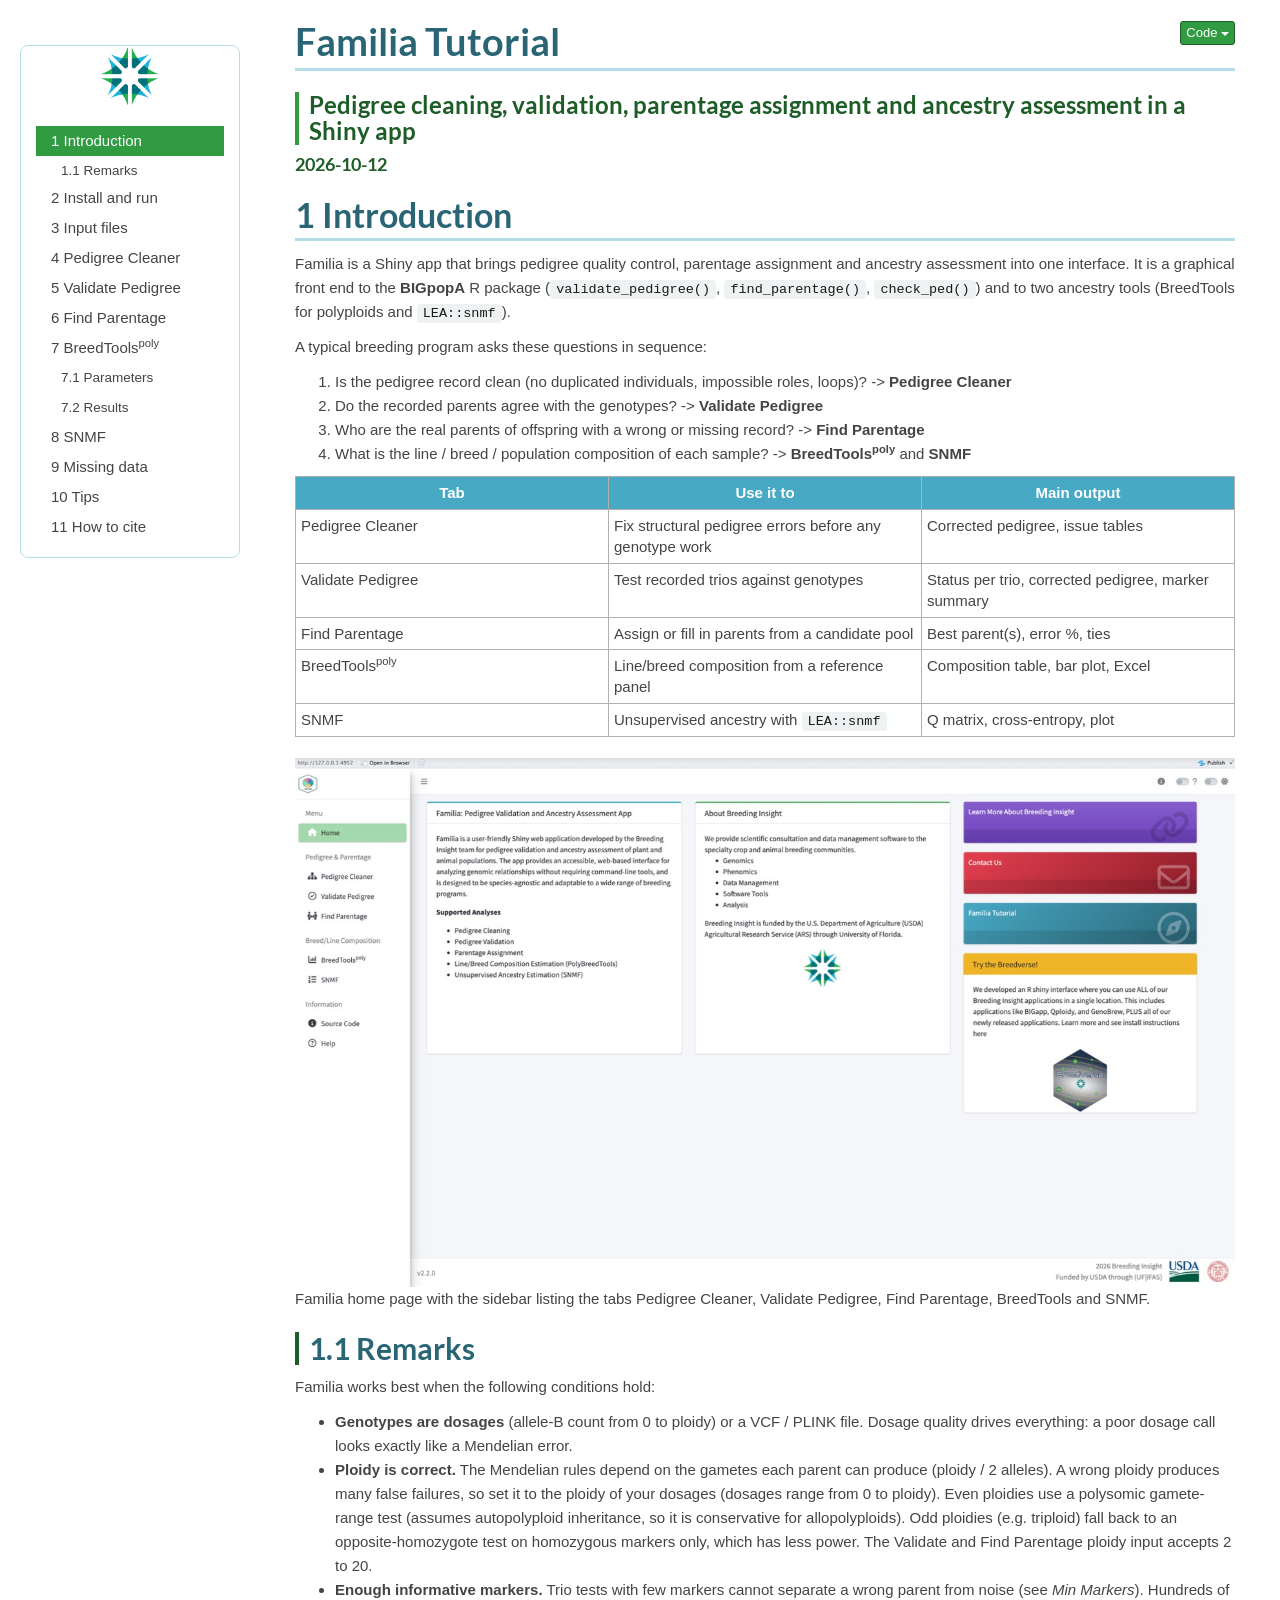
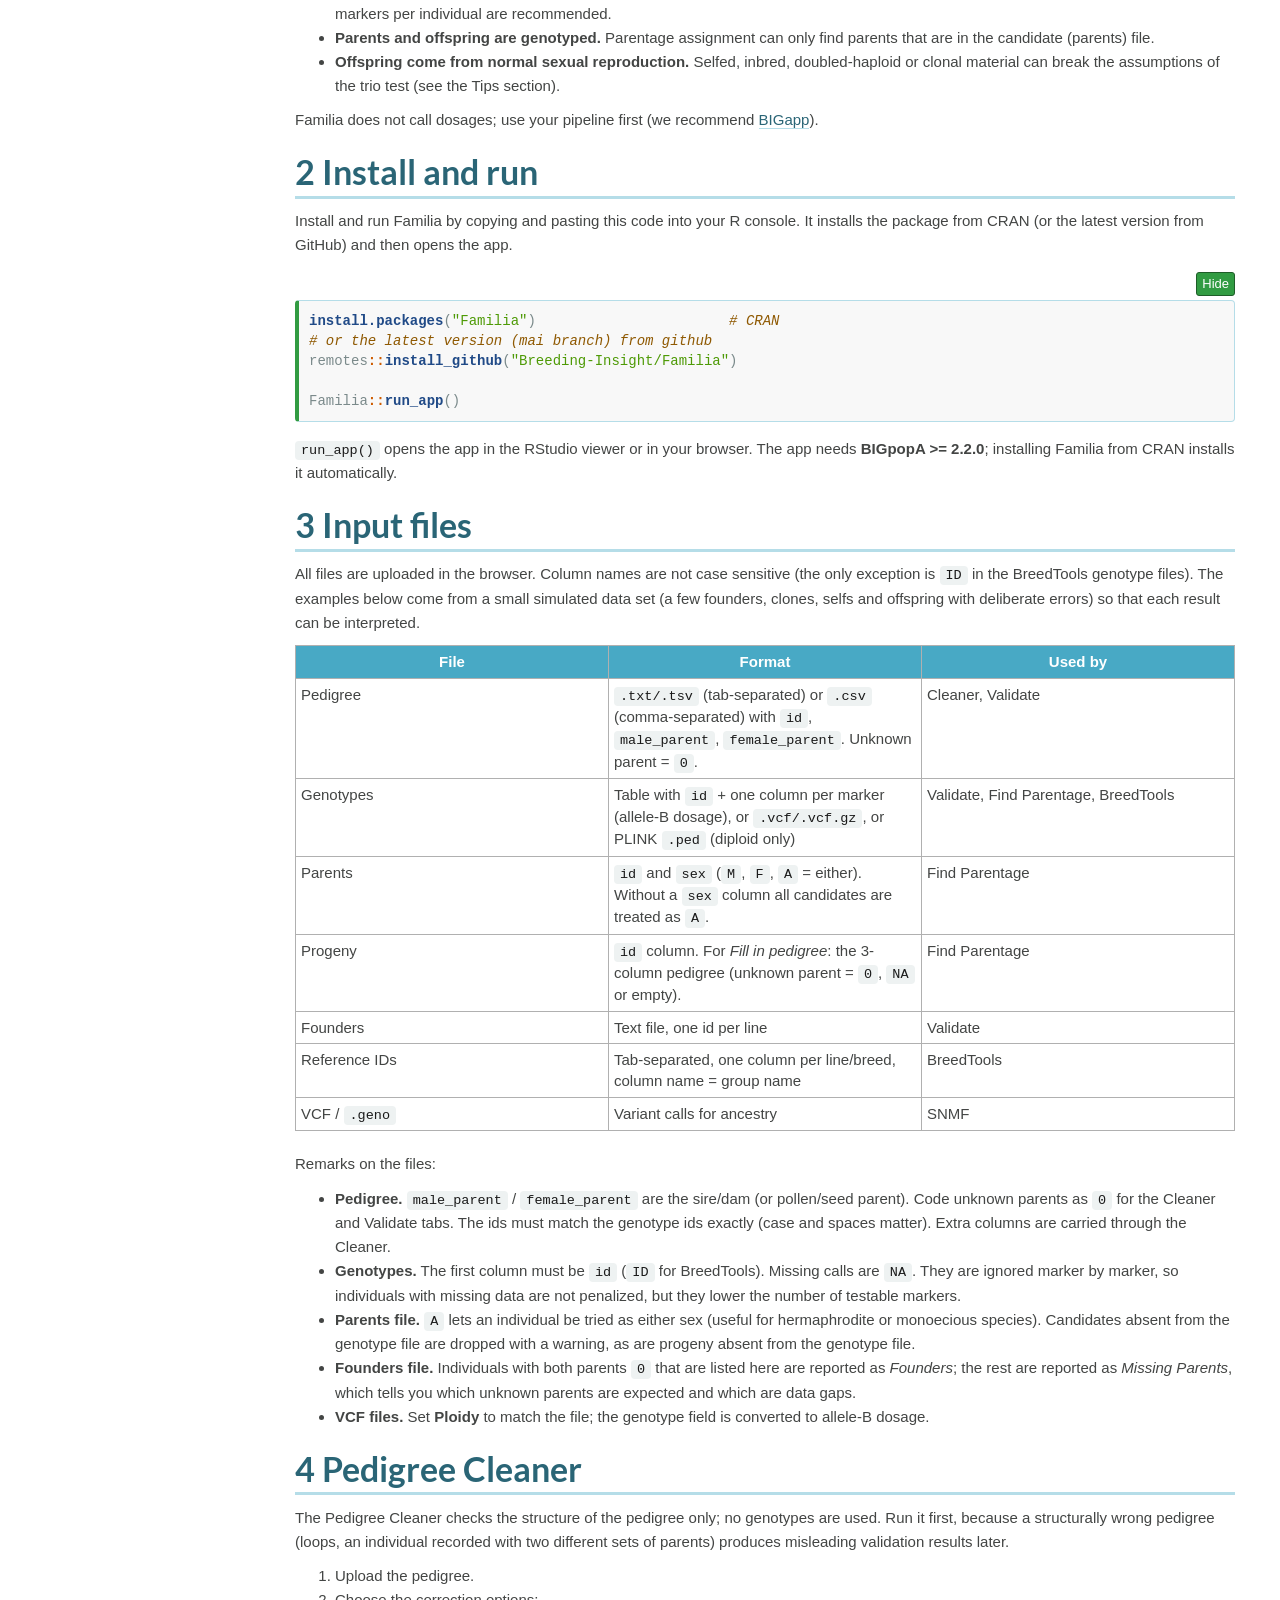
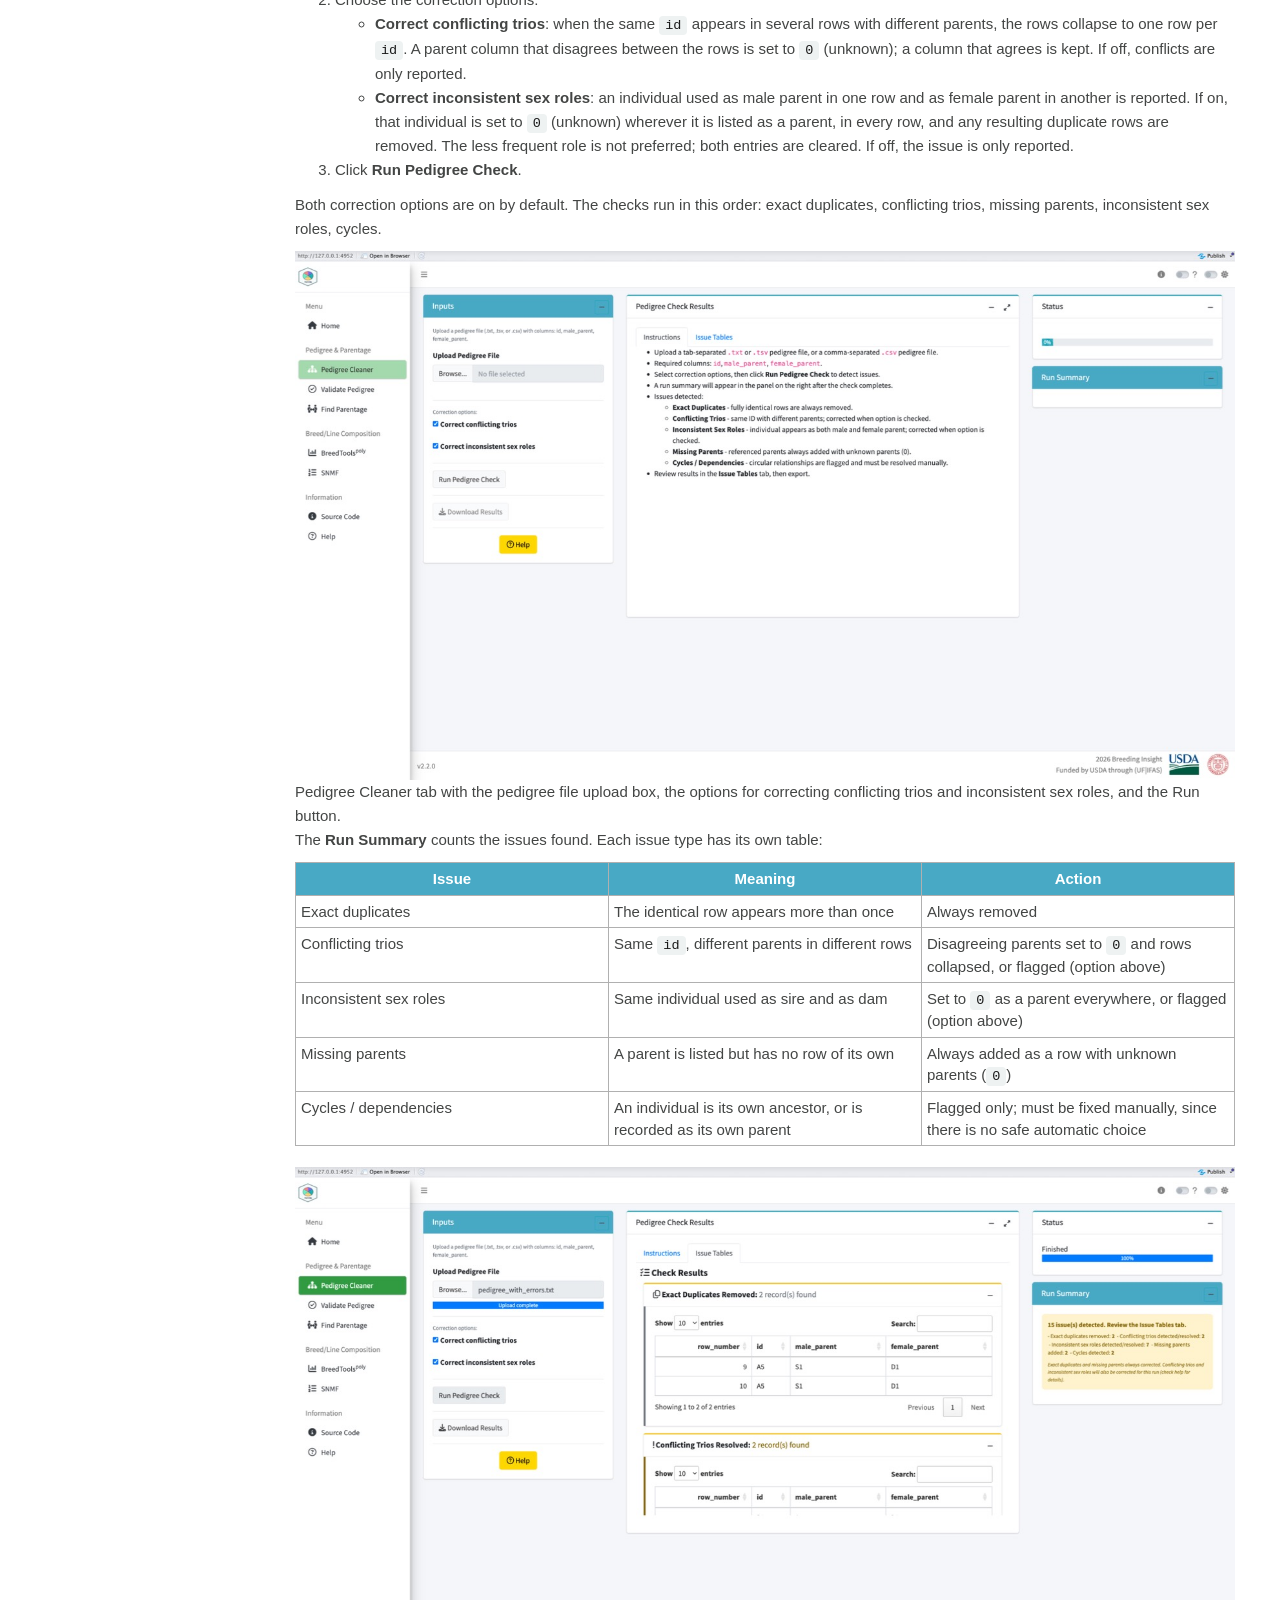
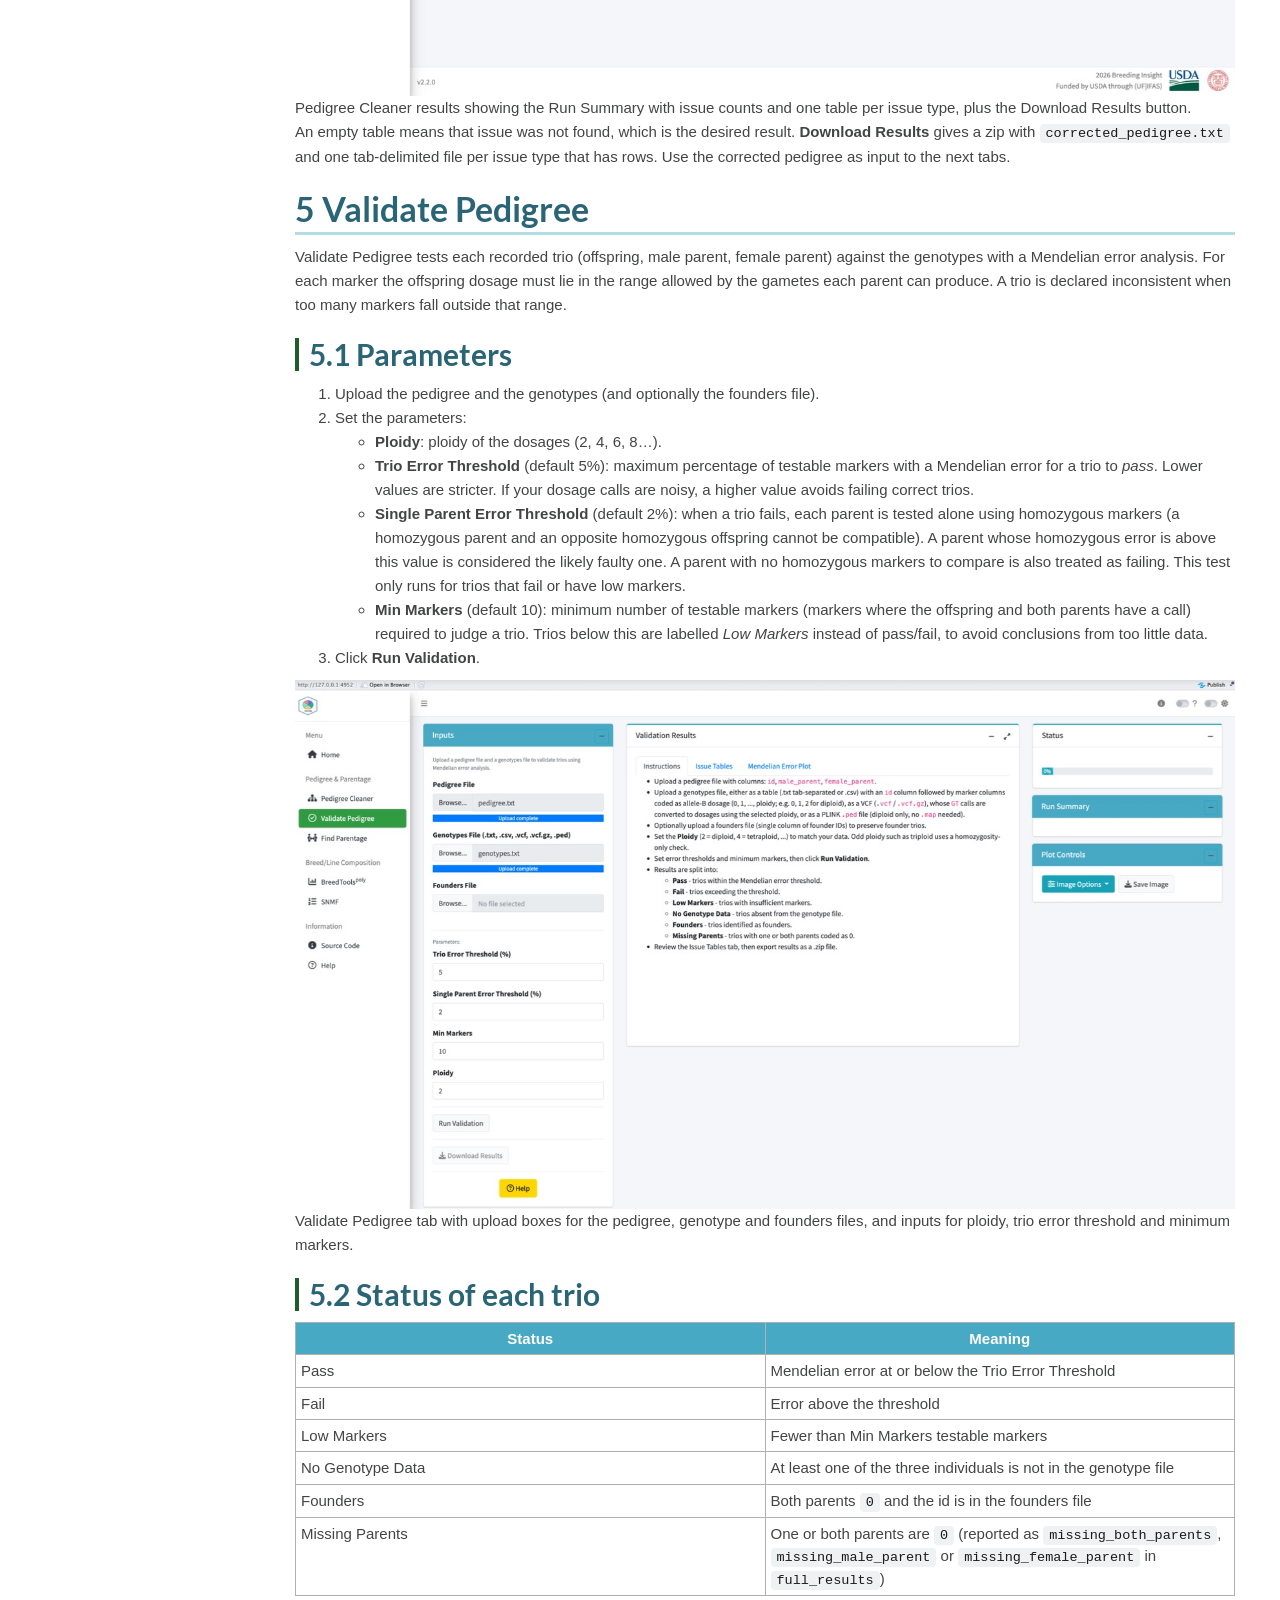
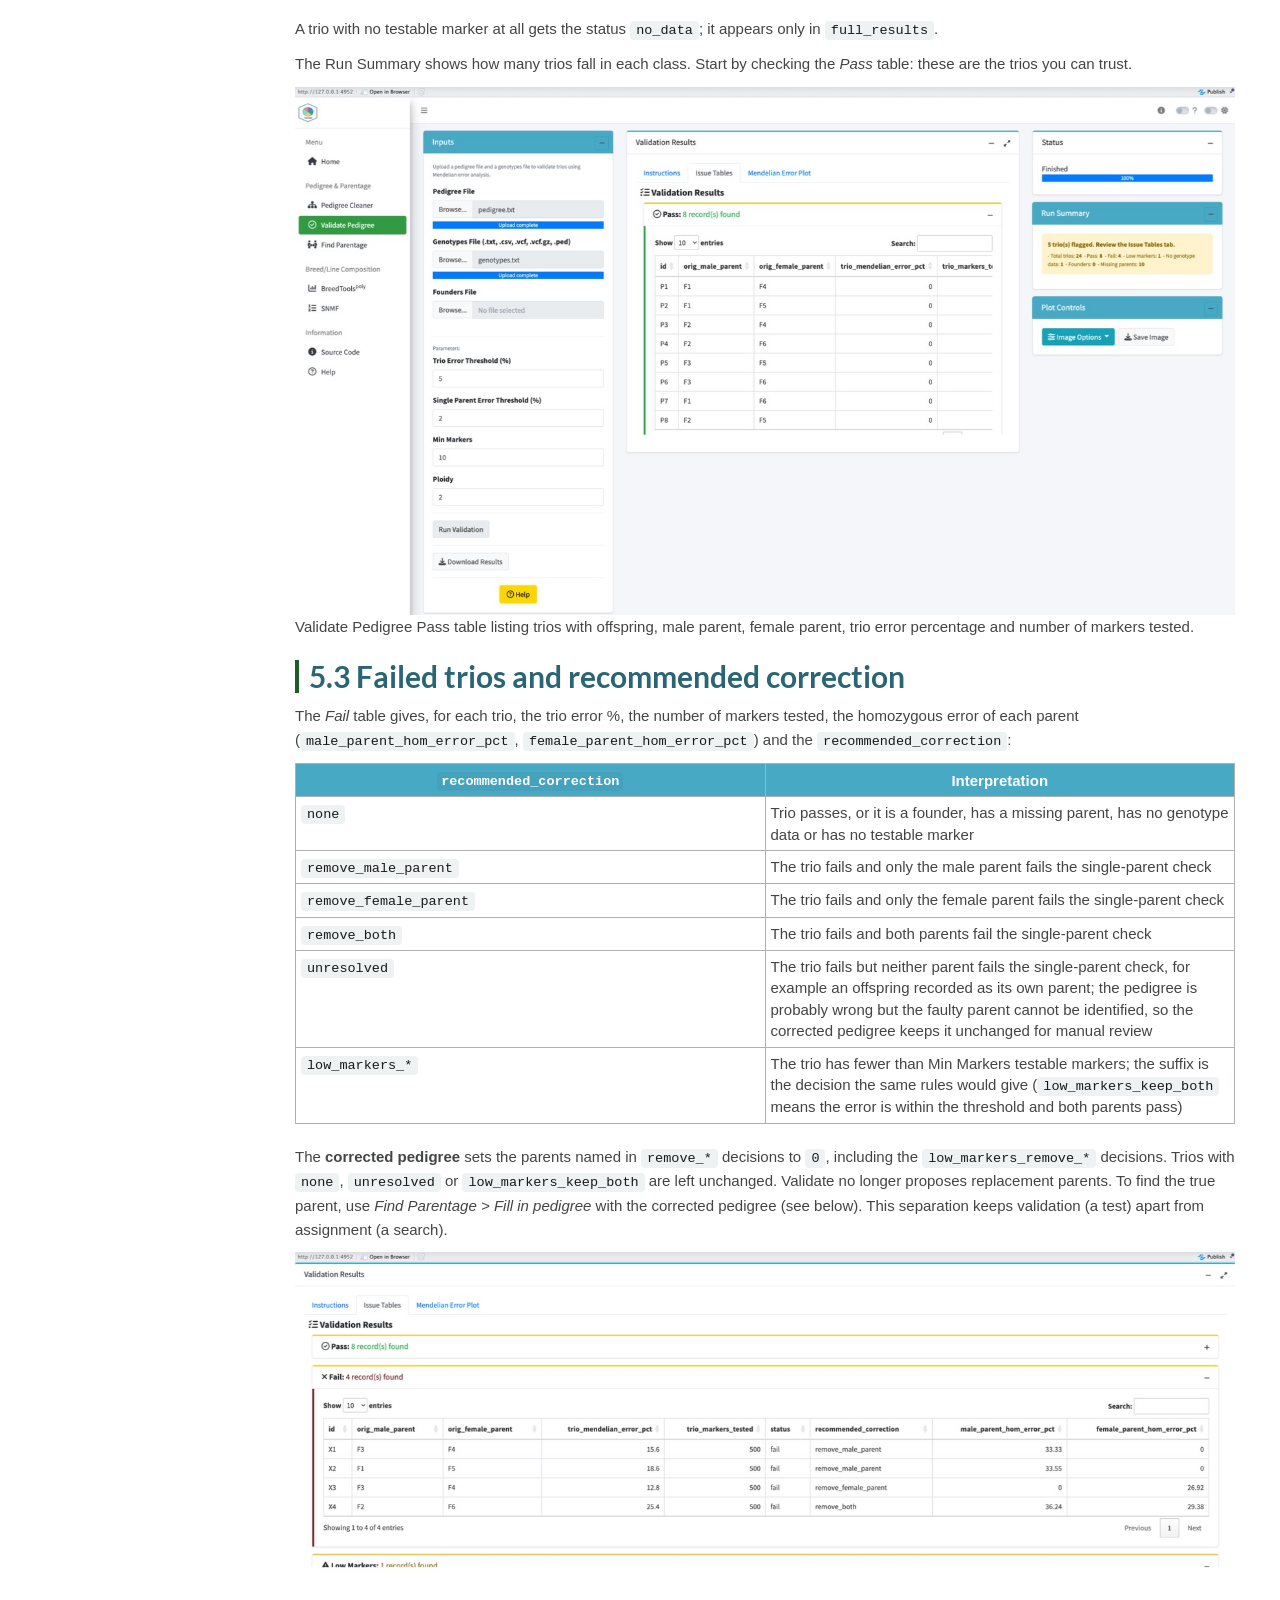
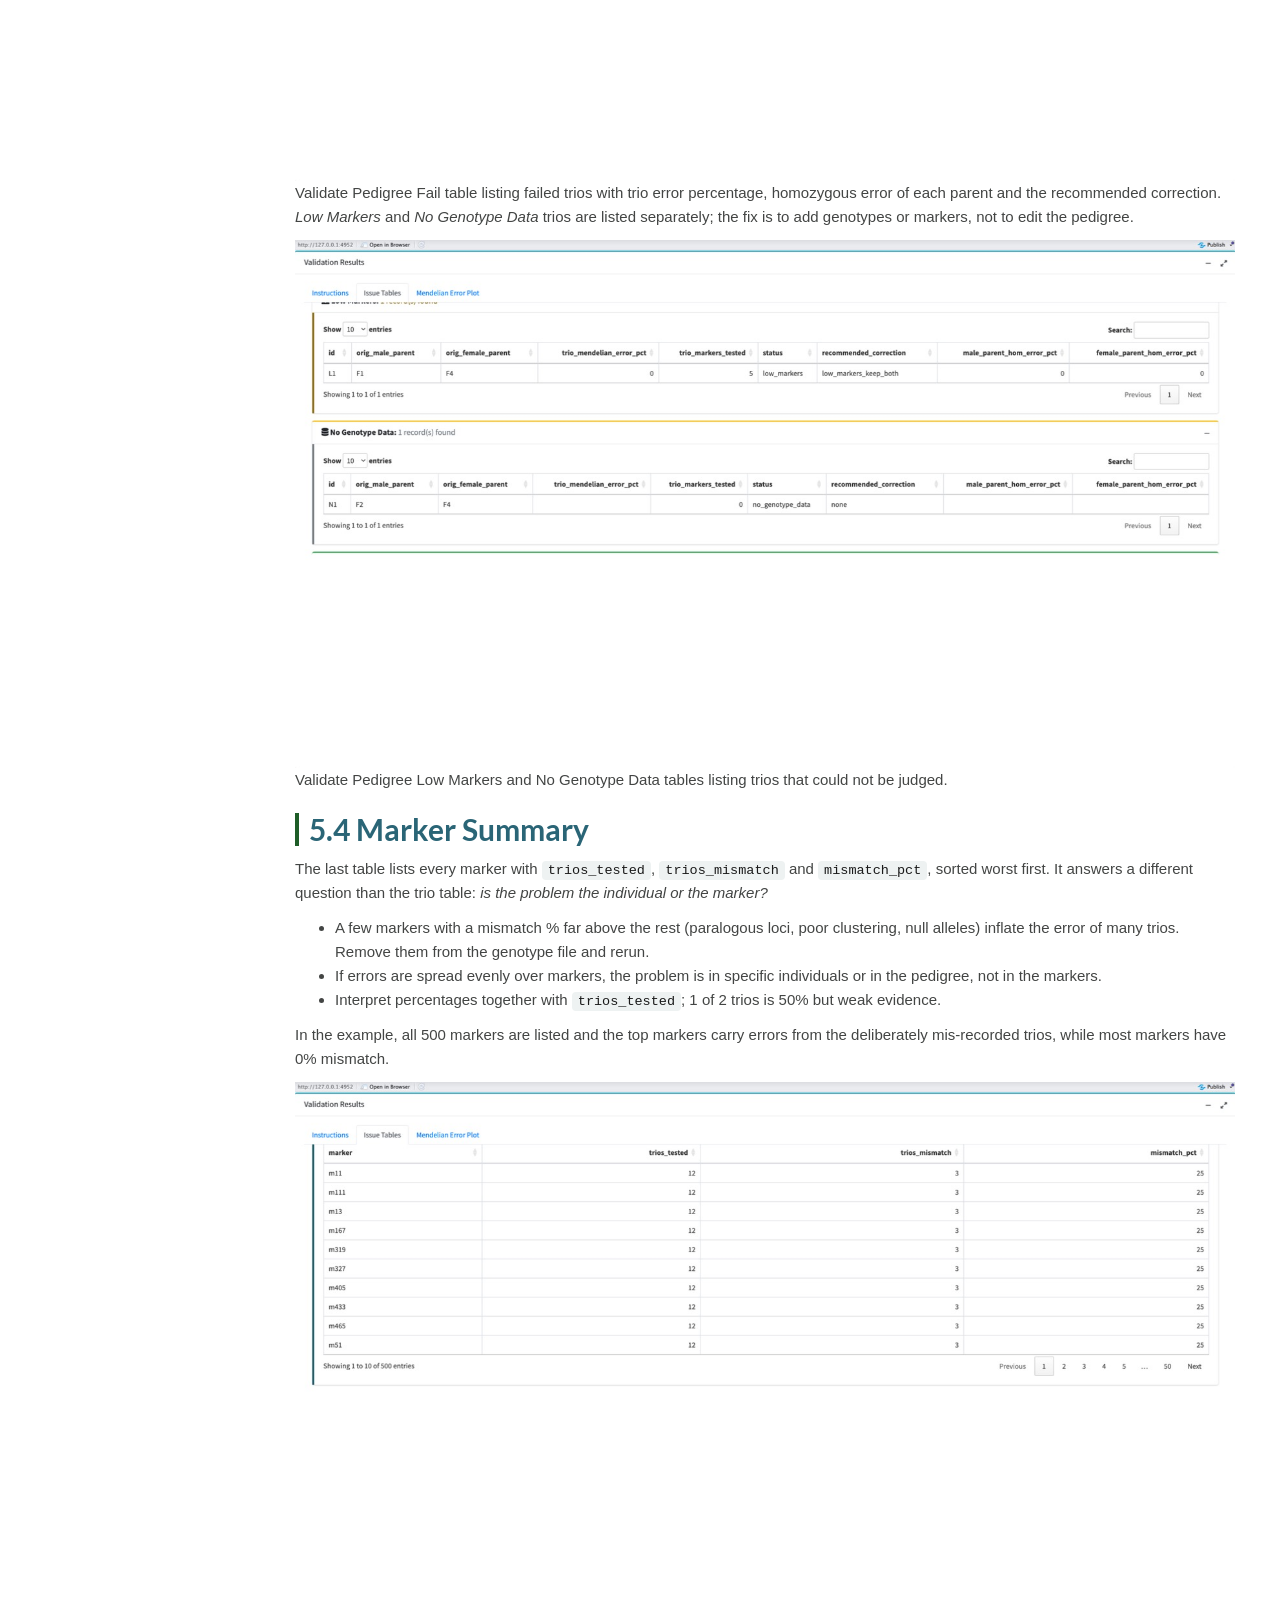
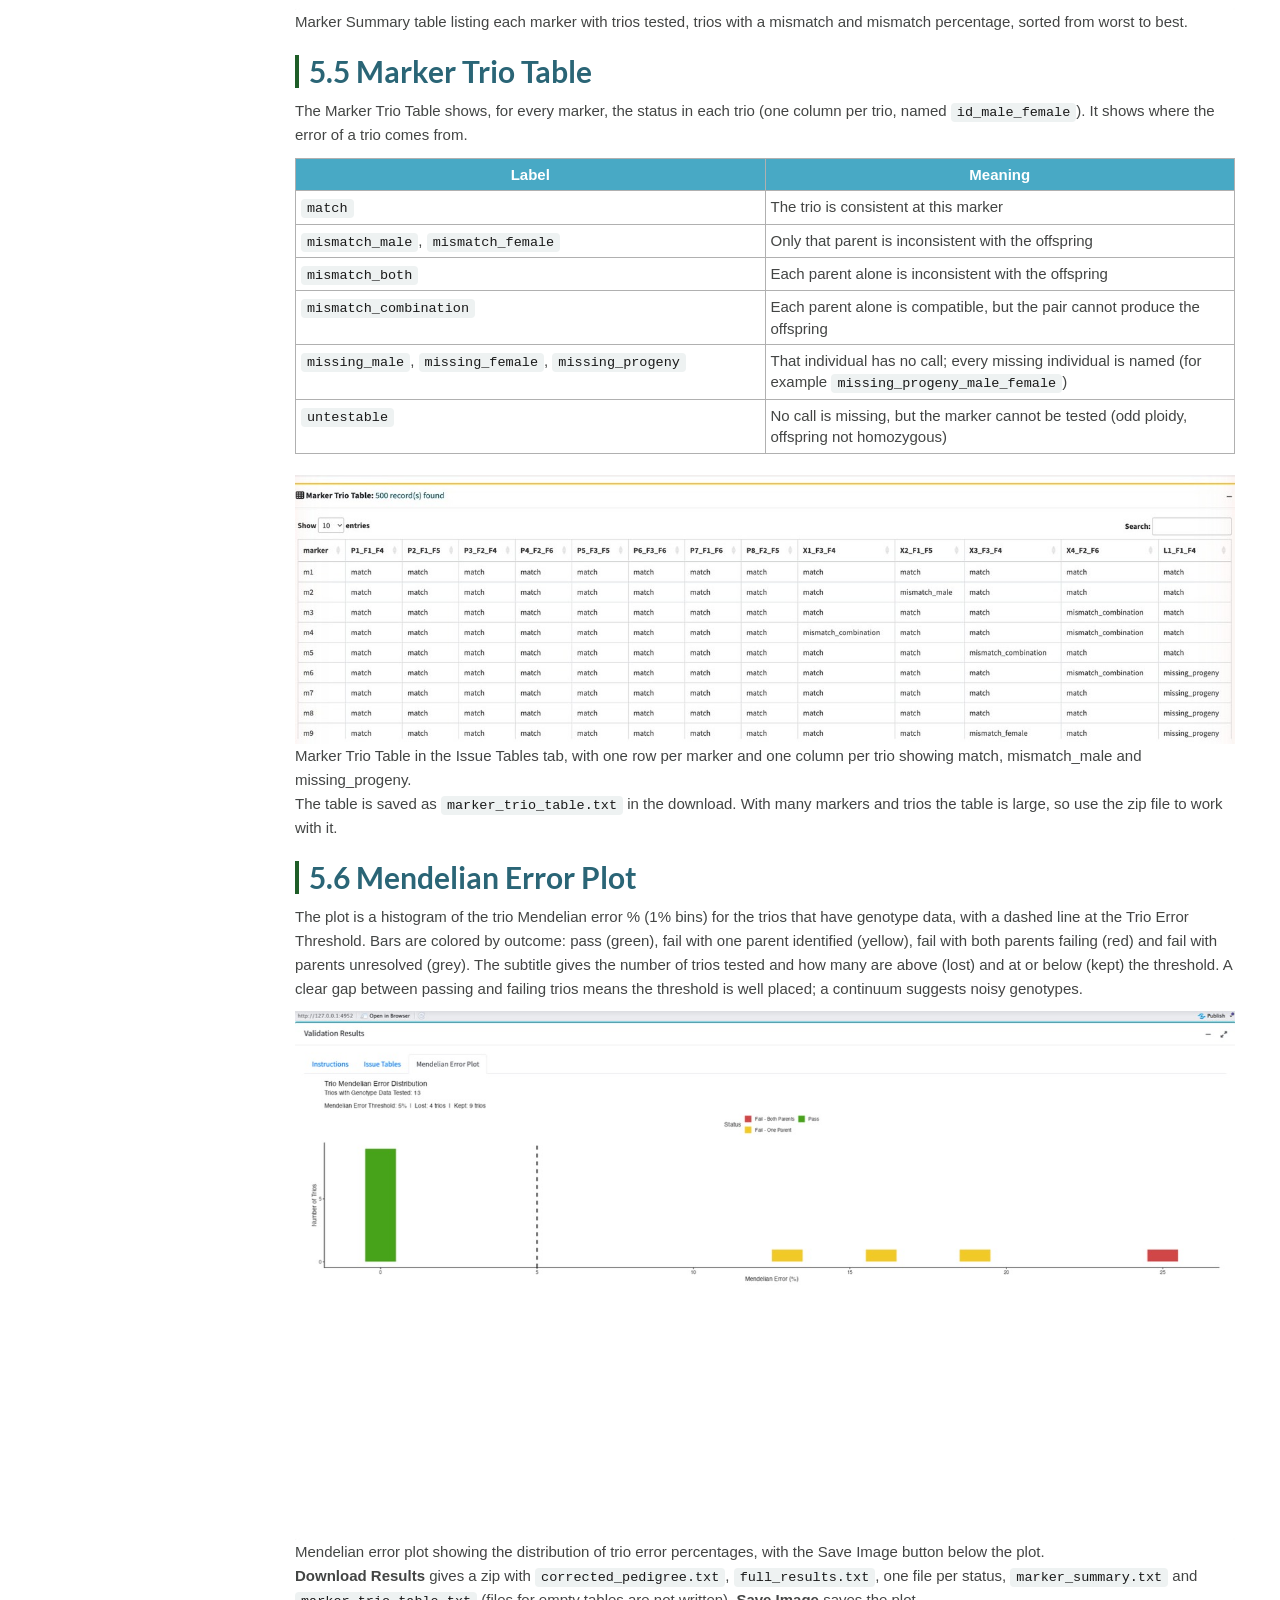
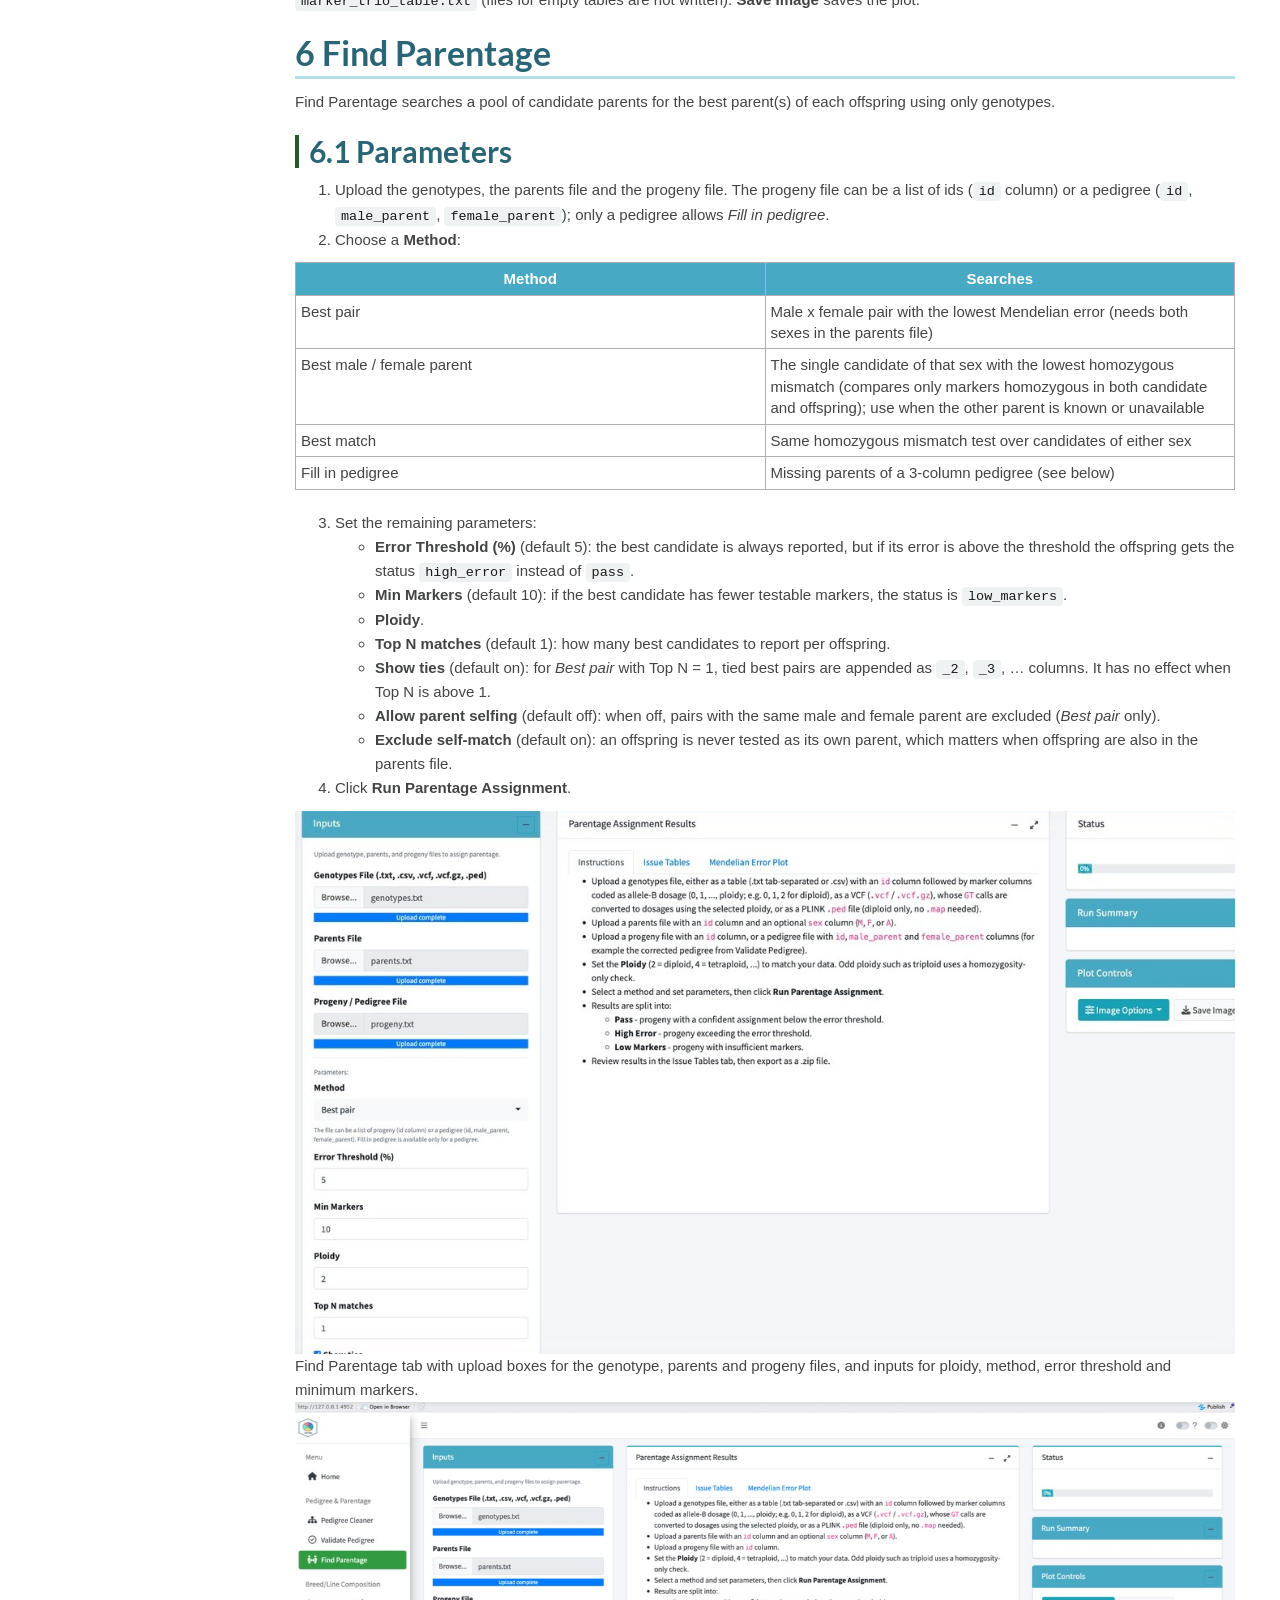
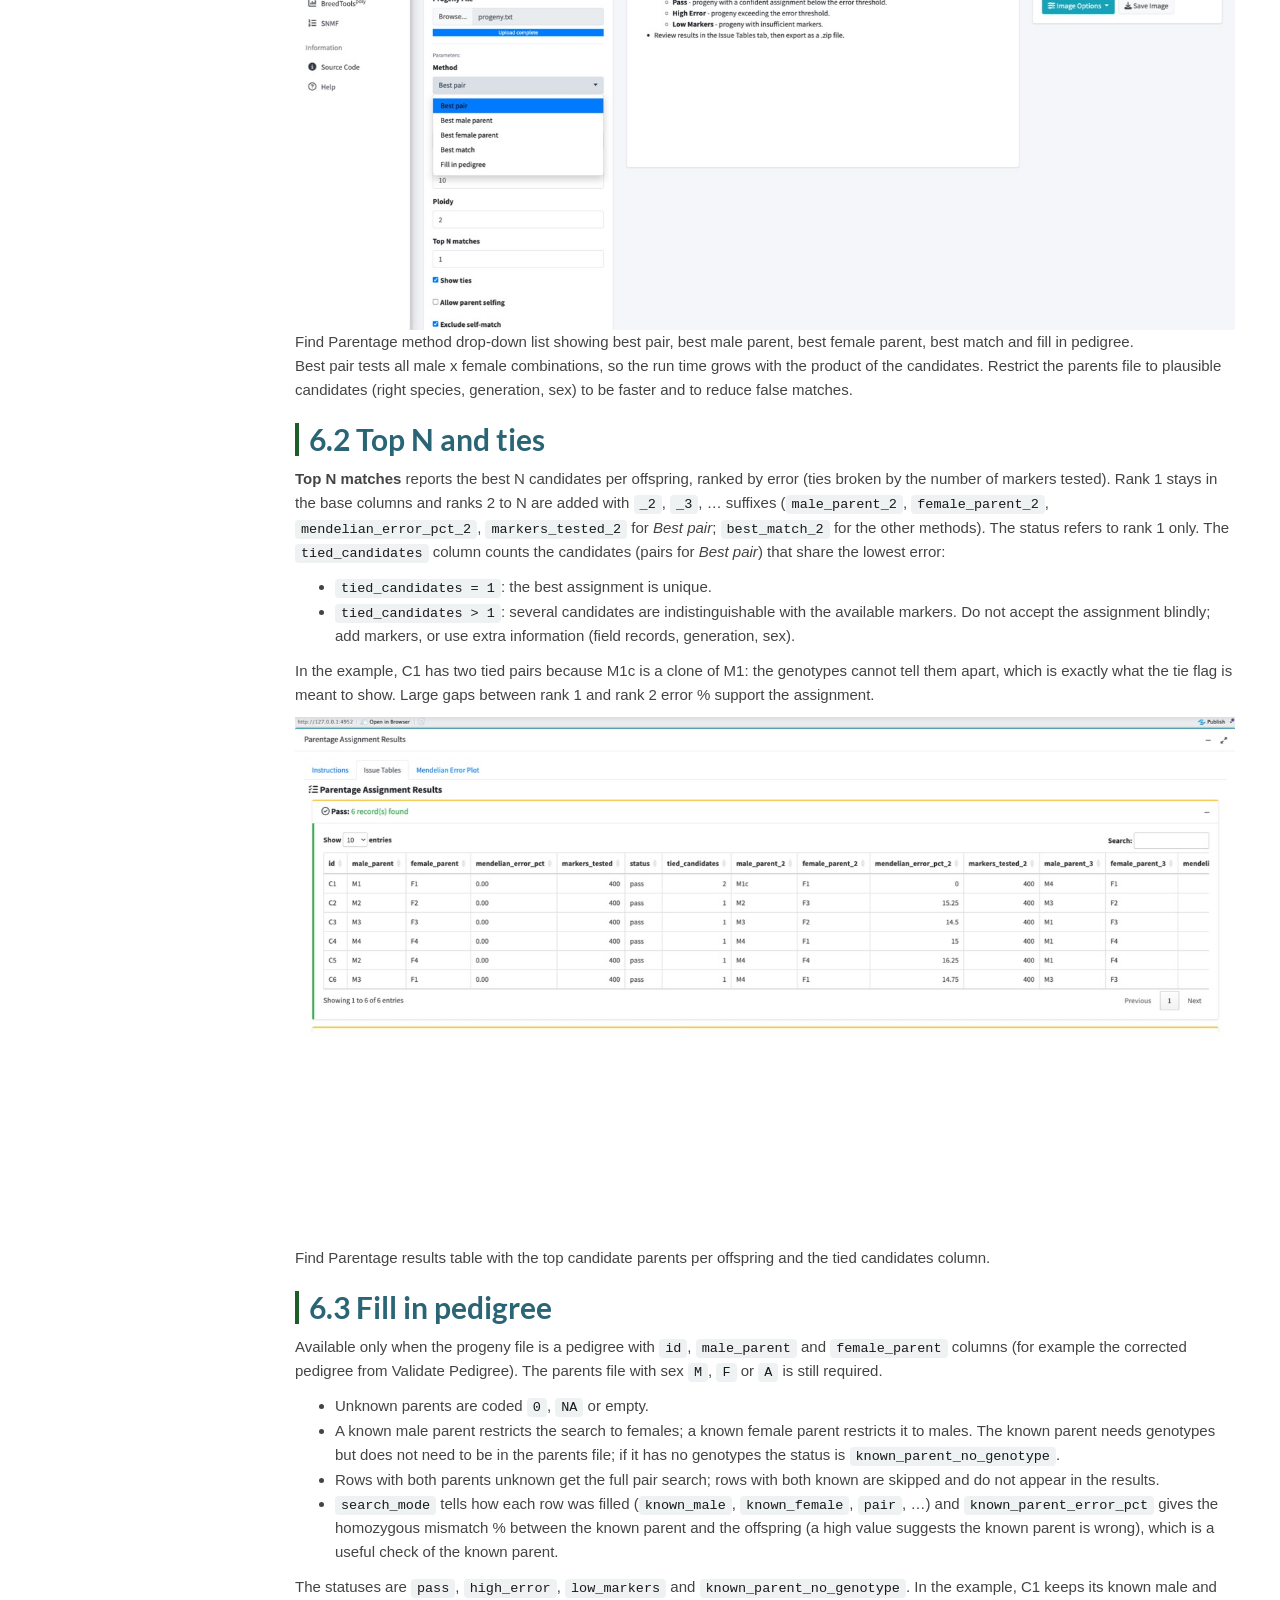
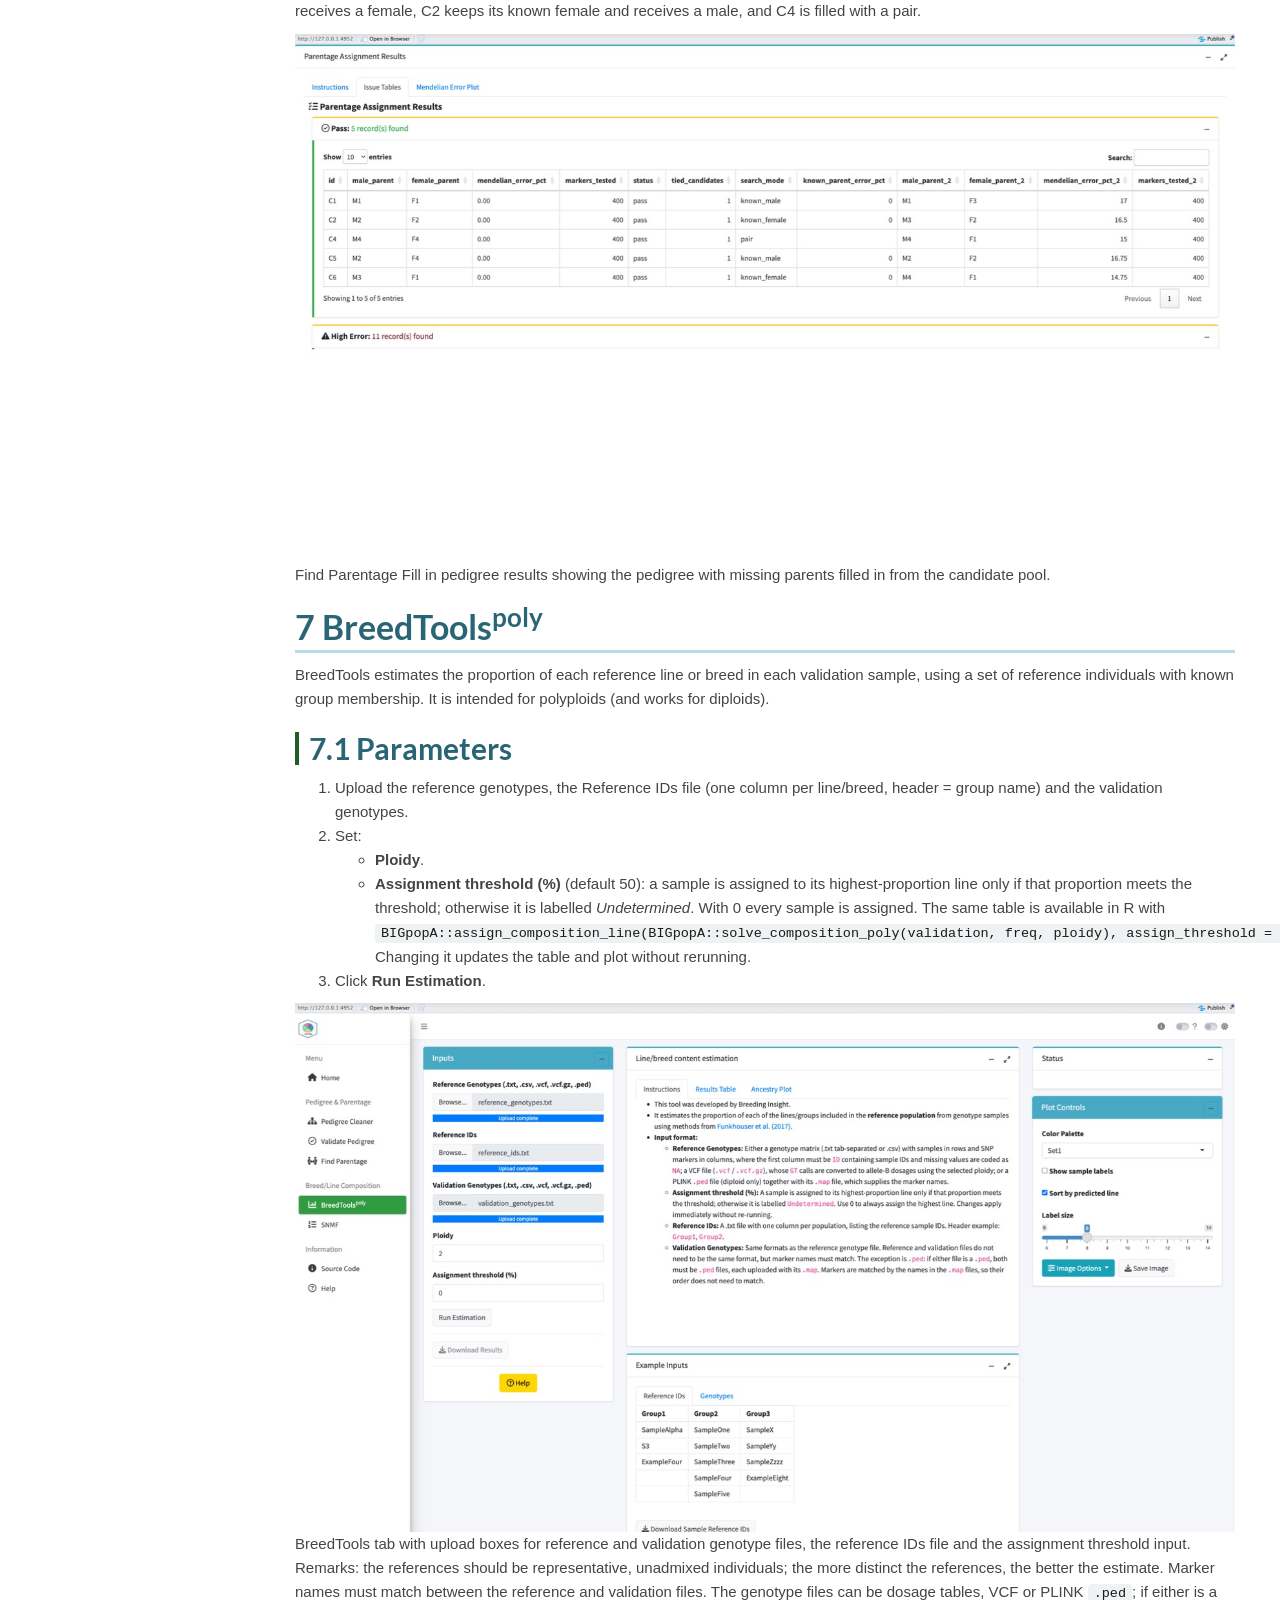
==== docs/Familia_user_guide.html @ 7f407886 "Familia 2.2.0: cleanup for CRAN, update check fix, SNMF polyploid VCF" ====
<!DOCTYPE html>

<html>

<head>

<meta charset="utf-8" />
<meta name="generator" content="pandoc" />
<meta http-equiv="X-UA-Compatible" content="IE=EDGE" />



<meta name="date" content="2026-10-12" />

<title>Familia Tutorial</title>

<script>// Pandoc 2.9 adds attributes on both header and div. We remove the former (to
// be compatible with the behavior of Pandoc < 2.8).
document.addEventListener('DOMContentLoaded', function(e) {
  var hs = document.querySelectorAll("div.section[class*='level'] > :first-child");
  var i, h, a;
  for (i = 0; i < hs.length; i++) {
    h = hs[i];
    if (!/^h[1-6]$/i.test(h.tagName)) continue;  // it should be a header h1-h6
    a = h.attributes;
    while (a.length > 0) h.removeAttribute(a[0].name);
  }
});
</script>
<script>/*! jQuery v3.6.0 | (c) OpenJS Foundation and other contributors | jquery.org/license */
!function(e,t){"use strict";"object"==typeof module&&"object"==typeof module.exports?module.exports=e.document?t(e,!0):function(e){if(!e.document)throw new Error("jQuery requires a window with a document");return t(e)}:t(e)}("undefined"!=typeof window?window:this,function(C,e){"use strict";var t=[],r=Object.getPrototypeOf,s=t.slice,g=t.flat?function(e){return t.flat.call(e)}:function(e){return t.concat.apply([],e)},u=t.push,i=t.indexOf,n={},o=n.toString,v=n.hasOwnProperty,a=v.toString,l=a.call(Object),y={},m=function(e){return"function"==typeof e&&"number"!=typeof e.nodeType&&"function"!=typeof e.item},x=function(e){return null!=e&&e===e.window},E=C.document,c={type:!0,src:!0,nonce:!0,noModule:!0};function b(e,t,n){var r,i,o=(n=n||E).createElement("script");if(o.text=e,t)for(r in c)(i=t[r]||t.getAttribute&&t.getAttribute(r))&&o.setAttribute(r,i);n.head.appendChild(o).parentNode.removeChild(o)}function w(e){return null==e?e+"":"object"==typeof e||"function"==typeof e?n[o.call(e)]||"object":typeof e}var f="3.6.0",S=function(e,t){return new S.fn.init(e,t)};function p(e){var t=!!e&&"length"in e&&e.length,n=w(e);return!m(e)&&!x(e)&&("array"===n||0===t||"number"==typeof t&&0<t&&t-1 in e)}S.fn=S.prototype={jquery:f,constructor:S,length:0,toArray:function(){return s.call(this)},get:function(e){return null==e?s.call(this):e<0?this[e+this.length]:this[e]},pushStack:function(e){var t=S.merge(this.constructor(),e);return t.prevObject=this,t},each:function(e){return S.each(this,e)},map:function(n){return this.pushStack(S.map(this,function(e,t){return n.call(e,t,e)}))},slice:function(){return this.pushStack(s.apply(this,arguments))},first:function(){return this.eq(0)},last:function(){return this.eq(-1)},even:function(){return this.pushStack(S.grep(this,function(e,t){return(t+1)%2}))},odd:function(){return this.pushStack(S.grep(this,function(e,t){return t%2}))},eq:function(e){var t=this.length,n=+e+(e<0?t:0);return this.pushStack(0<=n&&n<t?[this[n]]:[])},end:function(){return this.prevObject||this.constructor()},push:u,sort:t.sort,splice:t.splice},S.extend=S.fn.extend=function(){var e,t,n,r,i,o,a=arguments[0]||{},s=1,u=arguments.length,l=!1;for("boolean"==typeof a&&(l=a,a=arguments[s]||{},s++),"object"==typeof a||m(a)||(a={}),s===u&&(a=this,s--);s<u;s++)if(null!=(e=arguments[s]))for(t in e)r=e[t],"__proto__"!==t&&a!==r&&(l&&r&&(S.isPlainObject(r)||(i=Array.isArray(r)))?(n=a[t],o=i&&!Array.isArray(n)?[]:i||S.isPlainObject(n)?n:{},i=!1,a[t]=S.extend(l,o,r)):void 0!==r&&(a[t]=r));return a},S.extend({expando:"jQuery"+(f+Math.random()).replace(/\D/g,""),isReady:!0,error:function(e){throw new Error(e)},noop:function(){},isPlainObject:function(e){var t,n;return!(!e||"[object Object]"!==o.call(e))&&(!(t=r(e))||"function"==typeof(n=v.call(t,"constructor")&&t.constructor)&&a.call(n)===l)},isEmptyObject:function(e){var t;for(t in e)return!1;return!0},globalEval:function(e,t,n){b(e,{nonce:t&&t.nonce},n)},each:function(e,t){var n,r=0;if(p(e)){for(n=e.length;r<n;r++)if(!1===t.call(e[r],r,e[r]))break}else for(r in e)if(!1===t.call(e[r],r,e[r]))break;return e},makeArray:function(e,t){var n=t||[];return null!=e&&(p(Object(e))?S.merge(n,"string"==typeof e?[e]:e):u.call(n,e)),n},inArray:function(e,t,n){return null==t?-1:i.call(t,e,n)},merge:function(e,t){for(var n=+t.length,r=0,i=e.length;r<n;r++)e[i++]=t[r];return e.length=i,e},grep:function(e,t,n){for(var r=[],i=0,o=e.length,a=!n;i<o;i++)!t(e[i],i)!==a&&r.push(e[i]);return r},map:function(e,t,n){var r,i,o=0,a=[];if(p(e))for(r=e.length;o<r;o++)null!=(i=t(e[o],o,n))&&a.push(i);else for(o in e)null!=(i=t(e[o],o,n))&&a.push(i);return g(a)},guid:1,support:y}),"function"==typeof Symbol&&(S.fn[Symbol.iterator]=t[Symbol.iterator]),S.each("Boolean Number String Function Array Date RegExp Object Error Symbol".split(" "),function(e,t){n["[object "+t+"]"]=t.toLowerCase()});var d=function(n){var e,d,b,o,i,h,f,g,w,u,l,T,C,a,E,v,s,c,y,S="sizzle"+1*new Date,p=n.document,k=0,r=0,m=ue(),x=ue(),A=ue(),N=ue(),j=function(e,t){return e===t&&(l=!0),0},D={}.hasOwnProperty,t=[],q=t.pop,L=t.push,H=t.push,O=t.slice,P=function(e,t){for(var n=0,r=e.length;n<r;n++)if(e[n]===t)return n;return-1},R="checked|selected|async|autofocus|autoplay|controls|defer|disabled|hidden|ismap|loop|multiple|open|readonly|required|scoped",M="[\\x20\\t\\r\\n\\f]",I="(?:\\\\[\\da-fA-F]{1,6}"+M+"?|\\\\[^\\r\\n\\f]|[\\w-]|[^\0-\\x7f])+",W="\\["+M+"*("+I+")(?:"+M+"*([*^$|!~]?=)"+M+"*(?:'((?:\\\\.|[^\\\\'])*)'|\"((?:\\\\.|[^\\\\\"])*)\"|("+I+"))|)"+M+"*\\]",F=":("+I+")(?:\\((('((?:\\\\.|[^\\\\'])*)'|\"((?:\\\\.|[^\\\\\"])*)\")|((?:\\\\.|[^\\\\()[\\]]|"+W+")*)|.*)\\)|)",B=new RegExp(M+"+","g"),$=new RegExp("^"+M+"+|((?:^|[^\\\\])(?:\\\\.)*)"+M+"+$","g"),_=new RegExp("^"+M+"*,"+M+"*"),z=new RegExp("^"+M+"*([>+~]|"+M+")"+M+"*"),U=new RegExp(M+"|>"),X=new RegExp(F),V=new RegExp("^"+I+"$"),G={ID:new RegExp("^#("+I+")"),CLASS:new RegExp("^\\.("+I+")"),TAG:new RegExp("^("+I+"|[*])"),ATTR:new RegExp("^"+W),PSEUDO:new RegExp("^"+F),CHILD:new RegExp("^:(only|first|last|nth|nth-last)-(child|of-type)(?:\\("+M+"*(even|odd|(([+-]|)(\\d*)n|)"+M+"*(?:([+-]|)"+M+"*(\\d+)|))"+M+"*\\)|)","i"),bool:new RegExp("^(?:"+R+")$","i"),needsContext:new RegExp("^"+M+"*[>+~]|:(even|odd|eq|gt|lt|nth|first|last)(?:\\("+M+"*((?:-\\d)?\\d*)"+M+"*\\)|)(?=[^-]|$)","i")},Y=/HTML$/i,Q=/^(?:input|select|textarea|button)$/i,J=/^h\d$/i,K=/^[^{]+\{\s*\[native \w/,Z=/^(?:#([\w-]+)|(\w+)|\.([\w-]+))$/,ee=/[+~]/,te=new RegExp("\\\\[\\da-fA-F]{1,6}"+M+"?|\\\\([^\\r\\n\\f])","g"),ne=function(e,t){var n="0x"+e.slice(1)-65536;return t||(n<0?String.fromCharCode(n+65536):String.fromCharCode(n>>10|55296,1023&n|56320))},re=/([\0-\x1f\x7f]|^-?\d)|^-$|[^\0-\x1f\x7f-\uFFFF\w-]/g,ie=function(e,t){return t?"\0"===e?"\ufffd":e.slice(0,-1)+"\\"+e.charCodeAt(e.length-1).toString(16)+" ":"\\"+e},oe=function(){T()},ae=be(function(e){return!0===e.disabled&&"fieldset"===e.nodeName.toLowerCase()},{dir:"parentNode",next:"legend"});try{H.apply(t=O.call(p.childNodes),p.childNodes),t[p.childNodes.length].nodeType}catch(e){H={apply:t.length?function(e,t){L.apply(e,O.call(t))}:function(e,t){var n=e.length,r=0;while(e[n++]=t[r++]);e.length=n-1}}}function se(t,e,n,r){var i,o,a,s,u,l,c,f=e&&e.ownerDocument,p=e?e.nodeType:9;if(n=n||[],"string"!=typeof t||!t||1!==p&&9!==p&&11!==p)return n;if(!r&&(T(e),e=e||C,E)){if(11!==p&&(u=Z.exec(t)))if(i=u[1]){if(9===p){if(!(a=e.getElementById(i)))return n;if(a.id===i)return n.push(a),n}else if(f&&(a=f.getElementById(i))&&y(e,a)&&a.id===i)return n.push(a),n}else{if(u[2])return H.apply(n,e.getElementsByTagName(t)),n;if((i=u[3])&&d.getElementsByClassName&&e.getElementsByClassName)return H.apply(n,e.getElementsByClassName(i)),n}if(d.qsa&&!N[t+" "]&&(!v||!v.test(t))&&(1!==p||"object"!==e.nodeName.toLowerCase())){if(c=t,f=e,1===p&&(U.test(t)||z.test(t))){(f=ee.test(t)&&ye(e.parentNode)||e)===e&&d.scope||((s=e.getAttribute("id"))?s=s.replace(re,ie):e.setAttribute("id",s=S)),o=(l=h(t)).length;while(o--)l[o]=(s?"#"+s:":scope")+" "+xe(l[o]);c=l.join(",")}try{return H.apply(n,f.querySelectorAll(c)),n}catch(e){N(t,!0)}finally{s===S&&e.removeAttribute("id")}}}return g(t.replace($,"$1"),e,n,r)}function ue(){var r=[];return function e(t,n){return r.push(t+" ")>b.cacheLength&&delete e[r.shift()],e[t+" "]=n}}function le(e){return e[S]=!0,e}function ce(e){var t=C.createElement("fieldset");try{return!!e(t)}catch(e){return!1}finally{t.parentNode&&t.parentNode.removeChild(t),t=null}}function fe(e,t){var n=e.split("|"),r=n.length;while(r--)b.attrHandle[n[r]]=t}function pe(e,t){var n=t&&e,r=n&&1===e.nodeType&&1===t.nodeType&&e.sourceIndex-t.sourceIndex;if(r)return r;if(n)while(n=n.nextSibling)if(n===t)return-1;return e?1:-1}function de(t){return function(e){return"input"===e.nodeName.toLowerCase()&&e.type===t}}function he(n){return function(e){var t=e.nodeName.toLowerCase();return("input"===t||"button"===t)&&e.type===n}}function ge(t){return function(e){return"form"in e?e.parentNode&&!1===e.disabled?"label"in e?"label"in e.parentNode?e.parentNode.disabled===t:e.disabled===t:e.isDisabled===t||e.isDisabled!==!t&&ae(e)===t:e.disabled===t:"label"in e&&e.disabled===t}}function ve(a){return le(function(o){return o=+o,le(function(e,t){var n,r=a([],e.length,o),i=r.length;while(i--)e[n=r[i]]&&(e[n]=!(t[n]=e[n]))})})}function ye(e){return e&&"undefined"!=typeof e.getElementsByTagName&&e}for(e in d=se.support={},i=se.isXML=function(e){var t=e&&e.namespaceURI,n=e&&(e.ownerDocument||e).documentElement;return!Y.test(t||n&&n.nodeName||"HTML")},T=se.setDocument=function(e){var t,n,r=e?e.ownerDocument||e:p;return r!=C&&9===r.nodeType&&r.documentElement&&(a=(C=r).documentElement,E=!i(C),p!=C&&(n=C.defaultView)&&n.top!==n&&(n.addEventListener?n.addEventListener("unload",oe,!1):n.attachEvent&&n.attachEvent("onunload",oe)),d.scope=ce(function(e){return a.appendChild(e).appendChild(C.createElement("div")),"undefined"!=typeof e.querySelectorAll&&!e.querySelectorAll(":scope fieldset div").length}),d.attributes=ce(function(e){return e.className="i",!e.getAttribute("className")}),d.getElementsByTagName=ce(function(e){return e.appendChild(C.createComment("")),!e.getElementsByTagName("*").length}),d.getElementsByClassName=K.test(C.getElementsByClassName),d.getById=ce(function(e){return a.appendChild(e).id=S,!C.getElementsByName||!C.getElementsByName(S).length}),d.getById?(b.filter.ID=function(e){var t=e.replace(te,ne);return function(e){return e.getAttribute("id")===t}},b.find.ID=function(e,t){if("undefined"!=typeof t.getElementById&&E){var n=t.getElementById(e);return n?[n]:[]}}):(b.filter.ID=function(e){var n=e.replace(te,ne);return function(e){var t="undefined"!=typeof e.getAttributeNode&&e.getAttributeNode("id");return t&&t.value===n}},b.find.ID=function(e,t){if("undefined"!=typeof t.getElementById&&E){var n,r,i,o=t.getElementById(e);if(o){if((n=o.getAttributeNode("id"))&&n.value===e)return[o];i=t.getElementsByName(e),r=0;while(o=i[r++])if((n=o.getAttributeNode("id"))&&n.value===e)return[o]}return[]}}),b.find.TAG=d.getElementsByTagName?function(e,t){return"undefined"!=typeof t.getElementsByTagName?t.getElementsByTagName(e):d.qsa?t.querySelectorAll(e):void 0}:function(e,t){var n,r=[],i=0,o=t.getElementsByTagName(e);if("*"===e){while(n=o[i++])1===n.nodeType&&r.push(n);return r}return o},b.find.CLASS=d.getElementsByClassName&&function(e,t){if("undefined"!=typeof t.getElementsByClassName&&E)return t.getElementsByClassName(e)},s=[],v=[],(d.qsa=K.test(C.querySelectorAll))&&(ce(function(e){var t;a.appendChild(e).innerHTML="<a id='"+S+"'></a><select id='"+S+"-\r\\' msallowcapture=''><option selected=''></option></select>",e.querySelectorAll("[msallowcapture^='']").length&&v.push("[*^$]="+M+"*(?:''|\"\")"),e.querySelectorAll("[selected]").length||v.push("\\["+M+"*(?:value|"+R+")"),e.querySelectorAll("[id~="+S+"-]").length||v.push("~="),(t=C.createElement("input")).setAttribute("name",""),e.appendChild(t),e.querySelectorAll("[name='']").length||v.push("\\["+M+"*name"+M+"*="+M+"*(?:''|\"\")"),e.querySelectorAll(":checked").length||v.push(":checked"),e.querySelectorAll("a#"+S+"+*").length||v.push(".#.+[+~]"),e.querySelectorAll("\\\f"),v.push("[\\r\\n\\f]")}),ce(function(e){e.innerHTML="<a href='' disabled='disabled'></a><select disabled='disabled'><option/></select>";var t=C.createElement("input");t.setAttribute("type","hidden"),e.appendChild(t).setAttribute("name","D"),e.querySelectorAll("[name=d]").length&&v.push("name"+M+"*[*^$|!~]?="),2!==e.querySelectorAll(":enabled").length&&v.push(":enabled",":disabled"),a.appendChild(e).disabled=!0,2!==e.querySelectorAll(":disabled").length&&v.push(":enabled",":disabled"),e.querySelectorAll("*,:x"),v.push(",.*:")})),(d.matchesSelector=K.test(c=a.matches||a.webkitMatchesSelector||a.mozMatchesSelector||a.oMatchesSelector||a.msMatchesSelector))&&ce(function(e){d.disconnectedMatch=c.call(e,"*"),c.call(e,"[s!='']:x"),s.push("!=",F)}),v=v.length&&new RegExp(v.join("|")),s=s.length&&new RegExp(s.join("|")),t=K.test(a.compareDocumentPosition),y=t||K.test(a.contains)?function(e,t){var n=9===e.nodeType?e.documentElement:e,r=t&&t.parentNode;return e===r||!(!r||1!==r.nodeType||!(n.contains?n.contains(r):e.compareDocumentPosition&&16&e.compareDocumentPosition(r)))}:function(e,t){if(t)while(t=t.parentNode)if(t===e)return!0;return!1},j=t?function(e,t){if(e===t)return l=!0,0;var n=!e.compareDocumentPosition-!t.compareDocumentPosition;return n||(1&(n=(e.ownerDocument||e)==(t.ownerDocument||t)?e.compareDocumentPosition(t):1)||!d.sortDetached&&t.compareDocumentPosition(e)===n?e==C||e.ownerDocument==p&&y(p,e)?-1:t==C||t.ownerDocument==p&&y(p,t)?1:u?P(u,e)-P(u,t):0:4&n?-1:1)}:function(e,t){if(e===t)return l=!0,0;var n,r=0,i=e.parentNode,o=t.parentNode,a=[e],s=[t];if(!i||!o)return e==C?-1:t==C?1:i?-1:o?1:u?P(u,e)-P(u,t):0;if(i===o)return pe(e,t);n=e;while(n=n.parentNode)a.unshift(n);n=t;while(n=n.parentNode)s.unshift(n);while(a[r]===s[r])r++;return r?pe(a[r],s[r]):a[r]==p?-1:s[r]==p?1:0}),C},se.matches=function(e,t){return se(e,null,null,t)},se.matchesSelector=function(e,t){if(T(e),d.matchesSelector&&E&&!N[t+" "]&&(!s||!s.test(t))&&(!v||!v.test(t)))try{var n=c.call(e,t);if(n||d.disconnectedMatch||e.document&&11!==e.document.nodeType)return n}catch(e){N(t,!0)}return 0<se(t,C,null,[e]).length},se.contains=function(e,t){return(e.ownerDocument||e)!=C&&T(e),y(e,t)},se.attr=function(e,t){(e.ownerDocument||e)!=C&&T(e);var n=b.attrHandle[t.toLowerCase()],r=n&&D.call(b.attrHandle,t.toLowerCase())?n(e,t,!E):void 0;return void 0!==r?r:d.attributes||!E?e.getAttribute(t):(r=e.getAttributeNode(t))&&r.specified?r.value:null},se.escape=function(e){return(e+"").replace(re,ie)},se.error=function(e){throw new Error("Syntax error, unrecognized expression: "+e)},se.uniqueSort=function(e){var t,n=[],r=0,i=0;if(l=!d.detectDuplicates,u=!d.sortStable&&e.slice(0),e.sort(j),l){while(t=e[i++])t===e[i]&&(r=n.push(i));while(r--)e.splice(n[r],1)}return u=null,e},o=se.getText=function(e){var t,n="",r=0,i=e.nodeType;if(i){if(1===i||9===i||11===i){if("string"==typeof e.textContent)return e.textContent;for(e=e.firstChild;e;e=e.nextSibling)n+=o(e)}else if(3===i||4===i)return e.nodeValue}else while(t=e[r++])n+=o(t);return n},(b=se.selectors={cacheLength:50,createPseudo:le,match:G,attrHandle:{},find:{},relative:{">":{dir:"parentNode",first:!0}," ":{dir:"parentNode"},"+":{dir:"previousSibling",first:!0},"~":{dir:"previousSibling"}},preFilter:{ATTR:function(e){return e[1]=e[1].replace(te,ne),e[3]=(e[3]||e[4]||e[5]||"").replace(te,ne),"~="===e[2]&&(e[3]=" "+e[3]+" "),e.slice(0,4)},CHILD:function(e){return e[1]=e[1].toLowerCase(),"nth"===e[1].slice(0,3)?(e[3]||se.error(e[0]),e[4]=+(e[4]?e[5]+(e[6]||1):2*("even"===e[3]||"odd"===e[3])),e[5]=+(e[7]+e[8]||"odd"===e[3])):e[3]&&se.error(e[0]),e},PSEUDO:function(e){var t,n=!e[6]&&e[2];return G.CHILD.test(e[0])?null:(e[3]?e[2]=e[4]||e[5]||"":n&&X.test(n)&&(t=h(n,!0))&&(t=n.indexOf(")",n.length-t)-n.length)&&(e[0]=e[0].slice(0,t),e[2]=n.slice(0,t)),e.slice(0,3))}},filter:{TAG:function(e){var t=e.replace(te,ne).toLowerCase();return"*"===e?function(){return!0}:function(e){return e.nodeName&&e.nodeName.toLowerCase()===t}},CLASS:function(e){var t=m[e+" "];return t||(t=new RegExp("(^|"+M+")"+e+"("+M+"|$)"))&&m(e,function(e){return t.test("string"==typeof e.className&&e.className||"undefined"!=typeof e.getAttribute&&e.getAttribute("class")||"")})},ATTR:function(n,r,i){return function(e){var t=se.attr(e,n);return null==t?"!="===r:!r||(t+="","="===r?t===i:"!="===r?t!==i:"^="===r?i&&0===t.indexOf(i):"*="===r?i&&-1<t.indexOf(i):"$="===r?i&&t.slice(-i.length)===i:"~="===r?-1<(" "+t.replace(B," ")+" ").indexOf(i):"|="===r&&(t===i||t.slice(0,i.length+1)===i+"-"))}},CHILD:function(h,e,t,g,v){var y="nth"!==h.slice(0,3),m="last"!==h.slice(-4),x="of-type"===e;return 1===g&&0===v?function(e){return!!e.parentNode}:function(e,t,n){var r,i,o,a,s,u,l=y!==m?"nextSibling":"previousSibling",c=e.parentNode,f=x&&e.nodeName.toLowerCase(),p=!n&&!x,d=!1;if(c){if(y){while(l){a=e;while(a=a[l])if(x?a.nodeName.toLowerCase()===f:1===a.nodeType)return!1;u=l="only"===h&&!u&&"nextSibling"}return!0}if(u=[m?c.firstChild:c.lastChild],m&&p){d=(s=(r=(i=(o=(a=c)[S]||(a[S]={}))[a.uniqueID]||(o[a.uniqueID]={}))[h]||[])[0]===k&&r[1])&&r[2],a=s&&c.childNodes[s];while(a=++s&&a&&a[l]||(d=s=0)||u.pop())if(1===a.nodeType&&++d&&a===e){i[h]=[k,s,d];break}}else if(p&&(d=s=(r=(i=(o=(a=e)[S]||(a[S]={}))[a.uniqueID]||(o[a.uniqueID]={}))[h]||[])[0]===k&&r[1]),!1===d)while(a=++s&&a&&a[l]||(d=s=0)||u.pop())if((x?a.nodeName.toLowerCase()===f:1===a.nodeType)&&++d&&(p&&((i=(o=a[S]||(a[S]={}))[a.uniqueID]||(o[a.uniqueID]={}))[h]=[k,d]),a===e))break;return(d-=v)===g||d%g==0&&0<=d/g}}},PSEUDO:function(e,o){var t,a=b.pseudos[e]||b.setFilters[e.toLowerCase()]||se.error("unsupported pseudo: "+e);return a[S]?a(o):1<a.length?(t=[e,e,"",o],b.setFilters.hasOwnProperty(e.toLowerCase())?le(function(e,t){var n,r=a(e,o),i=r.length;while(i--)e[n=P(e,r[i])]=!(t[n]=r[i])}):function(e){return a(e,0,t)}):a}},pseudos:{not:le(function(e){var r=[],i=[],s=f(e.replace($,"$1"));return s[S]?le(function(e,t,n,r){var i,o=s(e,null,r,[]),a=e.length;while(a--)(i=o[a])&&(e[a]=!(t[a]=i))}):function(e,t,n){return r[0]=e,s(r,null,n,i),r[0]=null,!i.pop()}}),has:le(function(t){return function(e){return 0<se(t,e).length}}),contains:le(function(t){return t=t.replace(te,ne),function(e){return-1<(e.textContent||o(e)).indexOf(t)}}),lang:le(function(n){return V.test(n||"")||se.error("unsupported lang: "+n),n=n.replace(te,ne).toLowerCase(),function(e){var t;do{if(t=E?e.lang:e.getAttribute("xml:lang")||e.getAttribute("lang"))return(t=t.toLowerCase())===n||0===t.indexOf(n+"-")}while((e=e.parentNode)&&1===e.nodeType);return!1}}),target:function(e){var t=n.location&&n.location.hash;return t&&t.slice(1)===e.id},root:function(e){return e===a},focus:function(e){return e===C.activeElement&&(!C.hasFocus||C.hasFocus())&&!!(e.type||e.href||~e.tabIndex)},enabled:ge(!1),disabled:ge(!0),checked:function(e){var t=e.nodeName.toLowerCase();return"input"===t&&!!e.checked||"option"===t&&!!e.selected},selected:function(e){return e.parentNode&&e.parentNode.selectedIndex,!0===e.selected},empty:function(e){for(e=e.firstChild;e;e=e.nextSibling)if(e.nodeType<6)return!1;return!0},parent:function(e){return!b.pseudos.empty(e)},header:function(e){return J.test(e.nodeName)},input:function(e){return Q.test(e.nodeName)},button:function(e){var t=e.nodeName.toLowerCase();return"input"===t&&"button"===e.type||"button"===t},text:function(e){var t;return"input"===e.nodeName.toLowerCase()&&"text"===e.type&&(null==(t=e.getAttribute("type"))||"text"===t.toLowerCase())},first:ve(function(){return[0]}),last:ve(function(e,t){return[t-1]}),eq:ve(function(e,t,n){return[n<0?n+t:n]}),even:ve(function(e,t){for(var n=0;n<t;n+=2)e.push(n);return e}),odd:ve(function(e,t){for(var n=1;n<t;n+=2)e.push(n);return e}),lt:ve(function(e,t,n){for(var r=n<0?n+t:t<n?t:n;0<=--r;)e.push(r);return e}),gt:ve(function(e,t,n){for(var r=n<0?n+t:n;++r<t;)e.push(r);return e})}}).pseudos.nth=b.pseudos.eq,{radio:!0,checkbox:!0,file:!0,password:!0,image:!0})b.pseudos[e]=de(e);for(e in{submit:!0,reset:!0})b.pseudos[e]=he(e);function me(){}function xe(e){for(var t=0,n=e.length,r="";t<n;t++)r+=e[t].value;return r}function be(s,e,t){var u=e.dir,l=e.next,c=l||u,f=t&&"parentNode"===c,p=r++;return e.first?function(e,t,n){while(e=e[u])if(1===e.nodeType||f)return s(e,t,n);return!1}:function(e,t,n){var r,i,o,a=[k,p];if(n){while(e=e[u])if((1===e.nodeType||f)&&s(e,t,n))return!0}else while(e=e[u])if(1===e.nodeType||f)if(i=(o=e[S]||(e[S]={}))[e.uniqueID]||(o[e.uniqueID]={}),l&&l===e.nodeName.toLowerCase())e=e[u]||e;else{if((r=i[c])&&r[0]===k&&r[1]===p)return a[2]=r[2];if((i[c]=a)[2]=s(e,t,n))return!0}return!1}}function we(i){return 1<i.length?function(e,t,n){var r=i.length;while(r--)if(!i[r](e,t,n))return!1;return!0}:i[0]}function Te(e,t,n,r,i){for(var o,a=[],s=0,u=e.length,l=null!=t;s<u;s++)(o=e[s])&&(n&&!n(o,r,i)||(a.push(o),l&&t.push(s)));return a}function Ce(d,h,g,v,y,e){return v&&!v[S]&&(v=Ce(v)),y&&!y[S]&&(y=Ce(y,e)),le(function(e,t,n,r){var i,o,a,s=[],u=[],l=t.length,c=e||function(e,t,n){for(var r=0,i=t.length;r<i;r++)se(e,t[r],n);return n}(h||"*",n.nodeType?[n]:n,[]),f=!d||!e&&h?c:Te(c,s,d,n,r),p=g?y||(e?d:l||v)?[]:t:f;if(g&&g(f,p,n,r),v){i=Te(p,u),v(i,[],n,r),o=i.length;while(o--)(a=i[o])&&(p[u[o]]=!(f[u[o]]=a))}if(e){if(y||d){if(y){i=[],o=p.length;while(o--)(a=p[o])&&i.push(f[o]=a);y(null,p=[],i,r)}o=p.length;while(o--)(a=p[o])&&-1<(i=y?P(e,a):s[o])&&(e[i]=!(t[i]=a))}}else p=Te(p===t?p.splice(l,p.length):p),y?y(null,t,p,r):H.apply(t,p)})}function Ee(e){for(var i,t,n,r=e.length,o=b.relative[e[0].type],a=o||b.relative[" "],s=o?1:0,u=be(function(e){return e===i},a,!0),l=be(function(e){return-1<P(i,e)},a,!0),c=[function(e,t,n){var r=!o&&(n||t!==w)||((i=t).nodeType?u(e,t,n):l(e,t,n));return i=null,r}];s<r;s++)if(t=b.relative[e[s].type])c=[be(we(c),t)];else{if((t=b.filter[e[s].type].apply(null,e[s].matches))[S]){for(n=++s;n<r;n++)if(b.relative[e[n].type])break;return Ce(1<s&&we(c),1<s&&xe(e.slice(0,s-1).concat({value:" "===e[s-2].type?"*":""})).replace($,"$1"),t,s<n&&Ee(e.slice(s,n)),n<r&&Ee(e=e.slice(n)),n<r&&xe(e))}c.push(t)}return we(c)}return me.prototype=b.filters=b.pseudos,b.setFilters=new me,h=se.tokenize=function(e,t){var n,r,i,o,a,s,u,l=x[e+" "];if(l)return t?0:l.slice(0);a=e,s=[],u=b.preFilter;while(a){for(o in n&&!(r=_.exec(a))||(r&&(a=a.slice(r[0].length)||a),s.push(i=[])),n=!1,(r=z.exec(a))&&(n=r.shift(),i.push({value:n,type:r[0].replace($," ")}),a=a.slice(n.length)),b.filter)!(r=G[o].exec(a))||u[o]&&!(r=u[o](r))||(n=r.shift(),i.push({value:n,type:o,matches:r}),a=a.slice(n.length));if(!n)break}return t?a.length:a?se.error(e):x(e,s).slice(0)},f=se.compile=function(e,t){var n,v,y,m,x,r,i=[],o=[],a=A[e+" "];if(!a){t||(t=h(e)),n=t.length;while(n--)(a=Ee(t[n]))[S]?i.push(a):o.push(a);(a=A(e,(v=o,m=0<(y=i).length,x=0<v.length,r=function(e,t,n,r,i){var o,a,s,u=0,l="0",c=e&&[],f=[],p=w,d=e||x&&b.find.TAG("*",i),h=k+=null==p?1:Math.random()||.1,g=d.length;for(i&&(w=t==C||t||i);l!==g&&null!=(o=d[l]);l++){if(x&&o){a=0,t||o.ownerDocument==C||(T(o),n=!E);while(s=v[a++])if(s(o,t||C,n)){r.push(o);break}i&&(k=h)}m&&((o=!s&&o)&&u--,e&&c.push(o))}if(u+=l,m&&l!==u){a=0;while(s=y[a++])s(c,f,t,n);if(e){if(0<u)while(l--)c[l]||f[l]||(f[l]=q.call(r));f=Te(f)}H.apply(r,f),i&&!e&&0<f.length&&1<u+y.length&&se.uniqueSort(r)}return i&&(k=h,w=p),c},m?le(r):r))).selector=e}return a},g=se.select=function(e,t,n,r){var i,o,a,s,u,l="function"==typeof e&&e,c=!r&&h(e=l.selector||e);if(n=n||[],1===c.length){if(2<(o=c[0]=c[0].slice(0)).length&&"ID"===(a=o[0]).type&&9===t.nodeType&&E&&b.relative[o[1].type]){if(!(t=(b.find.ID(a.matches[0].replace(te,ne),t)||[])[0]))return n;l&&(t=t.parentNode),e=e.slice(o.shift().value.length)}i=G.needsContext.test(e)?0:o.length;while(i--){if(a=o[i],b.relative[s=a.type])break;if((u=b.find[s])&&(r=u(a.matches[0].replace(te,ne),ee.test(o[0].type)&&ye(t.parentNode)||t))){if(o.splice(i,1),!(e=r.length&&xe(o)))return H.apply(n,r),n;break}}}return(l||f(e,c))(r,t,!E,n,!t||ee.test(e)&&ye(t.parentNode)||t),n},d.sortStable=S.split("").sort(j).join("")===S,d.detectDuplicates=!!l,T(),d.sortDetached=ce(function(e){return 1&e.compareDocumentPosition(C.createElement("fieldset"))}),ce(function(e){return e.innerHTML="<a href='#'></a>","#"===e.firstChild.getAttribute("href")})||fe("type|href|height|width",function(e,t,n){if(!n)return e.getAttribute(t,"type"===t.toLowerCase()?1:2)}),d.attributes&&ce(function(e){return e.innerHTML="<input/>",e.firstChild.setAttribute("value",""),""===e.firstChild.getAttribute("value")})||fe("value",function(e,t,n){if(!n&&"input"===e.nodeName.toLowerCase())return e.defaultValue}),ce(function(e){return null==e.getAttribute("disabled")})||fe(R,function(e,t,n){var r;if(!n)return!0===e[t]?t.toLowerCase():(r=e.getAttributeNode(t))&&r.specified?r.value:null}),se}(C);S.find=d,S.expr=d.selectors,S.expr[":"]=S.expr.pseudos,S.uniqueSort=S.unique=d.uniqueSort,S.text=d.getText,S.isXMLDoc=d.isXML,S.contains=d.contains,S.escapeSelector=d.escape;var h=function(e,t,n){var r=[],i=void 0!==n;while((e=e[t])&&9!==e.nodeType)if(1===e.nodeType){if(i&&S(e).is(n))break;r.push(e)}return r},T=function(e,t){for(var n=[];e;e=e.nextSibling)1===e.nodeType&&e!==t&&n.push(e);return n},k=S.expr.match.needsContext;function A(e,t){return e.nodeName&&e.nodeName.toLowerCase()===t.toLowerCase()}var N=/^<([a-z][^\/\0>:\x20\t\r\n\f]*)[\x20\t\r\n\f]*\/?>(?:<\/\1>|)$/i;function j(e,n,r){return m(n)?S.grep(e,function(e,t){return!!n.call(e,t,e)!==r}):n.nodeType?S.grep(e,function(e){return e===n!==r}):"string"!=typeof n?S.grep(e,function(e){return-1<i.call(n,e)!==r}):S.filter(n,e,r)}S.filter=function(e,t,n){var r=t[0];return n&&(e=":not("+e+")"),1===t.length&&1===r.nodeType?S.find.matchesSelector(r,e)?[r]:[]:S.find.matches(e,S.grep(t,function(e){return 1===e.nodeType}))},S.fn.extend({find:function(e){var t,n,r=this.length,i=this;if("string"!=typeof e)return this.pushStack(S(e).filter(function(){for(t=0;t<r;t++)if(S.contains(i[t],this))return!0}));for(n=this.pushStack([]),t=0;t<r;t++)S.find(e,i[t],n);return 1<r?S.uniqueSort(n):n},filter:function(e){return this.pushStack(j(this,e||[],!1))},not:function(e){return this.pushStack(j(this,e||[],!0))},is:function(e){return!!j(this,"string"==typeof e&&k.test(e)?S(e):e||[],!1).length}});var D,q=/^(?:\s*(<[\w\W]+>)[^>]*|#([\w-]+))$/;(S.fn.init=function(e,t,n){var r,i;if(!e)return this;if(n=n||D,"string"==typeof e){if(!(r="<"===e[0]&&">"===e[e.length-1]&&3<=e.length?[null,e,null]:q.exec(e))||!r[1]&&t)return!t||t.jquery?(t||n).find(e):this.constructor(t).find(e);if(r[1]){if(t=t instanceof S?t[0]:t,S.merge(this,S.parseHTML(r[1],t&&t.nodeType?t.ownerDocument||t:E,!0)),N.test(r[1])&&S.isPlainObject(t))for(r in t)m(this[r])?this[r](t[r]):this.attr(r,t[r]);return this}return(i=E.getElementById(r[2]))&&(this[0]=i,this.length=1),this}return e.nodeType?(this[0]=e,this.length=1,this):m(e)?void 0!==n.ready?n.ready(e):e(S):S.makeArray(e,this)}).prototype=S.fn,D=S(E);var L=/^(?:parents|prev(?:Until|All))/,H={children:!0,contents:!0,next:!0,prev:!0};function O(e,t){while((e=e[t])&&1!==e.nodeType);return e}S.fn.extend({has:function(e){var t=S(e,this),n=t.length;return this.filter(function(){for(var e=0;e<n;e++)if(S.contains(this,t[e]))return!0})},closest:function(e,t){var n,r=0,i=this.length,o=[],a="string"!=typeof e&&S(e);if(!k.test(e))for(;r<i;r++)for(n=this[r];n&&n!==t;n=n.parentNode)if(n.nodeType<11&&(a?-1<a.index(n):1===n.nodeType&&S.find.matchesSelector(n,e))){o.push(n);break}return this.pushStack(1<o.length?S.uniqueSort(o):o)},index:function(e){return e?"string"==typeof e?i.call(S(e),this[0]):i.call(this,e.jquery?e[0]:e):this[0]&&this[0].parentNode?this.first().prevAll().length:-1},add:function(e,t){return this.pushStack(S.uniqueSort(S.merge(this.get(),S(e,t))))},addBack:function(e){return this.add(null==e?this.prevObject:this.prevObject.filter(e))}}),S.each({parent:function(e){var t=e.parentNode;return t&&11!==t.nodeType?t:null},parents:function(e){return h(e,"parentNode")},parentsUntil:function(e,t,n){return h(e,"parentNode",n)},next:function(e){return O(e,"nextSibling")},prev:function(e){return O(e,"previousSibling")},nextAll:function(e){return h(e,"nextSibling")},prevAll:function(e){return h(e,"previousSibling")},nextUntil:function(e,t,n){return h(e,"nextSibling",n)},prevUntil:function(e,t,n){return h(e,"previousSibling",n)},siblings:function(e){return T((e.parentNode||{}).firstChild,e)},children:function(e){return T(e.firstChild)},contents:function(e){return null!=e.contentDocument&&r(e.contentDocument)?e.contentDocument:(A(e,"template")&&(e=e.content||e),S.merge([],e.childNodes))}},function(r,i){S.fn[r]=function(e,t){var n=S.map(this,i,e);return"Until"!==r.slice(-5)&&(t=e),t&&"string"==typeof t&&(n=S.filter(t,n)),1<this.length&&(H[r]||S.uniqueSort(n),L.test(r)&&n.reverse()),this.pushStack(n)}});var P=/[^\x20\t\r\n\f]+/g;function R(e){return e}function M(e){throw e}function I(e,t,n,r){var i;try{e&&m(i=e.promise)?i.call(e).done(t).fail(n):e&&m(i=e.then)?i.call(e,t,n):t.apply(void 0,[e].slice(r))}catch(e){n.apply(void 0,[e])}}S.Callbacks=function(r){var e,n;r="string"==typeof r?(e=r,n={},S.each(e.match(P)||[],function(e,t){n[t]=!0}),n):S.extend({},r);var i,t,o,a,s=[],u=[],l=-1,c=function(){for(a=a||r.once,o=i=!0;u.length;l=-1){t=u.shift();while(++l<s.length)!1===s[l].apply(t[0],t[1])&&r.stopOnFalse&&(l=s.length,t=!1)}r.memory||(t=!1),i=!1,a&&(s=t?[]:"")},f={add:function(){return s&&(t&&!i&&(l=s.length-1,u.push(t)),function n(e){S.each(e,function(e,t){m(t)?r.unique&&f.has(t)||s.push(t):t&&t.length&&"string"!==w(t)&&n(t)})}(arguments),t&&!i&&c()),this},remove:function(){return S.each(arguments,function(e,t){var n;while(-1<(n=S.inArray(t,s,n)))s.splice(n,1),n<=l&&l--}),this},has:function(e){return e?-1<S.inArray(e,s):0<s.length},empty:function(){return s&&(s=[]),this},disable:function(){return a=u=[],s=t="",this},disabled:function(){return!s},lock:function(){return a=u=[],t||i||(s=t=""),this},locked:function(){return!!a},fireWith:function(e,t){return a||(t=[e,(t=t||[]).slice?t.slice():t],u.push(t),i||c()),this},fire:function(){return f.fireWith(this,arguments),this},fired:function(){return!!o}};return f},S.extend({Deferred:function(e){var o=[["notify","progress",S.Callbacks("memory"),S.Callbacks("memory"),2],["resolve","done",S.Callbacks("once memory"),S.Callbacks("once memory"),0,"resolved"],["reject","fail",S.Callbacks("once memory"),S.Callbacks("once memory"),1,"rejected"]],i="pending",a={state:function(){return i},always:function(){return s.done(arguments).fail(arguments),this},"catch":function(e){return a.then(null,e)},pipe:function(){var i=arguments;return S.Deferred(function(r){S.each(o,function(e,t){var n=m(i[t[4]])&&i[t[4]];s[t[1]](function(){var e=n&&n.apply(this,arguments);e&&m(e.promise)?e.promise().progress(r.notify).done(r.resolve).fail(r.reject):r[t[0]+"With"](this,n?[e]:arguments)})}),i=null}).promise()},then:function(t,n,r){var u=0;function l(i,o,a,s){return function(){var n=this,r=arguments,e=function(){var e,t;if(!(i<u)){if((e=a.apply(n,r))===o.promise())throw new TypeError("Thenable self-resolution");t=e&&("object"==typeof e||"function"==typeof e)&&e.then,m(t)?s?t.call(e,l(u,o,R,s),l(u,o,M,s)):(u++,t.call(e,l(u,o,R,s),l(u,o,M,s),l(u,o,R,o.notifyWith))):(a!==R&&(n=void 0,r=[e]),(s||o.resolveWith)(n,r))}},t=s?e:function(){try{e()}catch(e){S.Deferred.exceptionHook&&S.Deferred.exceptionHook(e,t.stackTrace),u<=i+1&&(a!==M&&(n=void 0,r=[e]),o.rejectWith(n,r))}};i?t():(S.Deferred.getStackHook&&(t.stackTrace=S.Deferred.getStackHook()),C.setTimeout(t))}}return S.Deferred(function(e){o[0][3].add(l(0,e,m(r)?r:R,e.notifyWith)),o[1][3].add(l(0,e,m(t)?t:R)),o[2][3].add(l(0,e,m(n)?n:M))}).promise()},promise:function(e){return null!=e?S.extend(e,a):a}},s={};return S.each(o,function(e,t){var n=t[2],r=t[5];a[t[1]]=n.add,r&&n.add(function(){i=r},o[3-e][2].disable,o[3-e][3].disable,o[0][2].lock,o[0][3].lock),n.add(t[3].fire),s[t[0]]=function(){return s[t[0]+"With"](this===s?void 0:this,arguments),this},s[t[0]+"With"]=n.fireWith}),a.promise(s),e&&e.call(s,s),s},when:function(e){var n=arguments.length,t=n,r=Array(t),i=s.call(arguments),o=S.Deferred(),a=function(t){return function(e){r[t]=this,i[t]=1<arguments.length?s.call(arguments):e,--n||o.resolveWith(r,i)}};if(n<=1&&(I(e,o.done(a(t)).resolve,o.reject,!n),"pending"===o.state()||m(i[t]&&i[t].then)))return o.then();while(t--)I(i[t],a(t),o.reject);return o.promise()}});var W=/^(Eval|Internal|Range|Reference|Syntax|Type|URI)Error$/;S.Deferred.exceptionHook=function(e,t){C.console&&C.console.warn&&e&&W.test(e.name)&&C.console.warn("jQuery.Deferred exception: "+e.message,e.stack,t)},S.readyException=function(e){C.setTimeout(function(){throw e})};var F=S.Deferred();function B(){E.removeEventListener("DOMContentLoaded",B),C.removeEventListener("load",B),S.ready()}S.fn.ready=function(e){return F.then(e)["catch"](function(e){S.readyException(e)}),this},S.extend({isReady:!1,readyWait:1,ready:function(e){(!0===e?--S.readyWait:S.isReady)||(S.isReady=!0)!==e&&0<--S.readyWait||F.resolveWith(E,[S])}}),S.ready.then=F.then,"complete"===E.readyState||"loading"!==E.readyState&&!E.documentElement.doScroll?C.setTimeout(S.ready):(E.addEventListener("DOMContentLoaded",B),C.addEventListener("load",B));var $=function(e,t,n,r,i,o,a){var s=0,u=e.length,l=null==n;if("object"===w(n))for(s in i=!0,n)$(e,t,s,n[s],!0,o,a);else if(void 0!==r&&(i=!0,m(r)||(a=!0),l&&(a?(t.call(e,r),t=null):(l=t,t=function(e,t,n){return l.call(S(e),n)})),t))for(;s<u;s++)t(e[s],n,a?r:r.call(e[s],s,t(e[s],n)));return i?e:l?t.call(e):u?t(e[0],n):o},_=/^-ms-/,z=/-([a-z])/g;function U(e,t){return t.toUpperCase()}function X(e){return e.replace(_,"ms-").replace(z,U)}var V=function(e){return 1===e.nodeType||9===e.nodeType||!+e.nodeType};function G(){this.expando=S.expando+G.uid++}G.uid=1,G.prototype={cache:function(e){var t=e[this.expando];return t||(t={},V(e)&&(e.nodeType?e[this.expando]=t:Object.defineProperty(e,this.expando,{value:t,configurable:!0}))),t},set:function(e,t,n){var r,i=this.cache(e);if("string"==typeof t)i[X(t)]=n;else for(r in t)i[X(r)]=t[r];return i},get:function(e,t){return void 0===t?this.cache(e):e[this.expando]&&e[this.expando][X(t)]},access:function(e,t,n){return void 0===t||t&&"string"==typeof t&&void 0===n?this.get(e,t):(this.set(e,t,n),void 0!==n?n:t)},remove:function(e,t){var n,r=e[this.expando];if(void 0!==r){if(void 0!==t){n=(t=Array.isArray(t)?t.map(X):(t=X(t))in r?[t]:t.match(P)||[]).length;while(n--)delete r[t[n]]}(void 0===t||S.isEmptyObject(r))&&(e.nodeType?e[this.expando]=void 0:delete e[this.expando])}},hasData:function(e){var t=e[this.expando];return void 0!==t&&!S.isEmptyObject(t)}};var Y=new G,Q=new G,J=/^(?:\{[\w\W]*\}|\[[\w\W]*\])$/,K=/[A-Z]/g;function Z(e,t,n){var r,i;if(void 0===n&&1===e.nodeType)if(r="data-"+t.replace(K,"-$&").toLowerCase(),"string"==typeof(n=e.getAttribute(r))){try{n="true"===(i=n)||"false"!==i&&("null"===i?null:i===+i+""?+i:J.test(i)?JSON.parse(i):i)}catch(e){}Q.set(e,t,n)}else n=void 0;return n}S.extend({hasData:function(e){return Q.hasData(e)||Y.hasData(e)},data:function(e,t,n){return Q.access(e,t,n)},removeData:function(e,t){Q.remove(e,t)},_data:function(e,t,n){return Y.access(e,t,n)},_removeData:function(e,t){Y.remove(e,t)}}),S.fn.extend({data:function(n,e){var t,r,i,o=this[0],a=o&&o.attributes;if(void 0===n){if(this.length&&(i=Q.get(o),1===o.nodeType&&!Y.get(o,"hasDataAttrs"))){t=a.length;while(t--)a[t]&&0===(r=a[t].name).indexOf("data-")&&(r=X(r.slice(5)),Z(o,r,i[r]));Y.set(o,"hasDataAttrs",!0)}return i}return"object"==typeof n?this.each(function(){Q.set(this,n)}):$(this,function(e){var t;if(o&&void 0===e)return void 0!==(t=Q.get(o,n))?t:void 0!==(t=Z(o,n))?t:void 0;this.each(function(){Q.set(this,n,e)})},null,e,1<arguments.length,null,!0)},removeData:function(e){return this.each(function(){Q.remove(this,e)})}}),S.extend({queue:function(e,t,n){var r;if(e)return t=(t||"fx")+"queue",r=Y.get(e,t),n&&(!r||Array.isArray(n)?r=Y.access(e,t,S.makeArray(n)):r.push(n)),r||[]},dequeue:function(e,t){t=t||"fx";var n=S.queue(e,t),r=n.length,i=n.shift(),o=S._queueHooks(e,t);"inprogress"===i&&(i=n.shift(),r--),i&&("fx"===t&&n.unshift("inprogress"),delete o.stop,i.call(e,function(){S.dequeue(e,t)},o)),!r&&o&&o.empty.fire()},_queueHooks:function(e,t){var n=t+"queueHooks";return Y.get(e,n)||Y.access(e,n,{empty:S.Callbacks("once memory").add(function(){Y.remove(e,[t+"queue",n])})})}}),S.fn.extend({queue:function(t,n){var e=2;return"string"!=typeof t&&(n=t,t="fx",e--),arguments.length<e?S.queue(this[0],t):void 0===n?this:this.each(function(){var e=S.queue(this,t,n);S._queueHooks(this,t),"fx"===t&&"inprogress"!==e[0]&&S.dequeue(this,t)})},dequeue:function(e){return this.each(function(){S.dequeue(this,e)})},clearQueue:function(e){return this.queue(e||"fx",[])},promise:function(e,t){var n,r=1,i=S.Deferred(),o=this,a=this.length,s=function(){--r||i.resolveWith(o,[o])};"string"!=typeof e&&(t=e,e=void 0),e=e||"fx";while(a--)(n=Y.get(o[a],e+"queueHooks"))&&n.empty&&(r++,n.empty.add(s));return s(),i.promise(t)}});var ee=/[+-]?(?:\d*\.|)\d+(?:[eE][+-]?\d+|)/.source,te=new RegExp("^(?:([+-])=|)("+ee+")([a-z%]*)$","i"),ne=["Top","Right","Bottom","Left"],re=E.documentElement,ie=function(e){return S.contains(e.ownerDocument,e)},oe={composed:!0};re.getRootNode&&(ie=function(e){return S.contains(e.ownerDocument,e)||e.getRootNode(oe)===e.ownerDocument});var ae=function(e,t){return"none"===(e=t||e).style.display||""===e.style.display&&ie(e)&&"none"===S.css(e,"display")};function se(e,t,n,r){var i,o,a=20,s=r?function(){return r.cur()}:function(){return S.css(e,t,"")},u=s(),l=n&&n[3]||(S.cssNumber[t]?"":"px"),c=e.nodeType&&(S.cssNumber[t]||"px"!==l&&+u)&&te.exec(S.css(e,t));if(c&&c[3]!==l){u/=2,l=l||c[3],c=+u||1;while(a--)S.style(e,t,c+l),(1-o)*(1-(o=s()/u||.5))<=0&&(a=0),c/=o;c*=2,S.style(e,t,c+l),n=n||[]}return n&&(c=+c||+u||0,i=n[1]?c+(n[1]+1)*n[2]:+n[2],r&&(r.unit=l,r.start=c,r.end=i)),i}var ue={};function le(e,t){for(var n,r,i,o,a,s,u,l=[],c=0,f=e.length;c<f;c++)(r=e[c]).style&&(n=r.style.display,t?("none"===n&&(l[c]=Y.get(r,"display")||null,l[c]||(r.style.display="")),""===r.style.display&&ae(r)&&(l[c]=(u=a=o=void 0,a=(i=r).ownerDocument,s=i.nodeName,(u=ue[s])||(o=a.body.appendChild(a.createElement(s)),u=S.css(o,"display"),o.parentNode.removeChild(o),"none"===u&&(u="block"),ue[s]=u)))):"none"!==n&&(l[c]="none",Y.set(r,"display",n)));for(c=0;c<f;c++)null!=l[c]&&(e[c].style.display=l[c]);return e}S.fn.extend({show:function(){return le(this,!0)},hide:function(){return le(this)},toggle:function(e){return"boolean"==typeof e?e?this.show():this.hide():this.each(function(){ae(this)?S(this).show():S(this).hide()})}});var ce,fe,pe=/^(?:checkbox|radio)$/i,de=/<([a-z][^\/\0>\x20\t\r\n\f]*)/i,he=/^$|^module$|\/(?:java|ecma)script/i;ce=E.createDocumentFragment().appendChild(E.createElement("div")),(fe=E.createElement("input")).setAttribute("type","radio"),fe.setAttribute("checked","checked"),fe.setAttribute("name","t"),ce.appendChild(fe),y.checkClone=ce.cloneNode(!0).cloneNode(!0).lastChild.checked,ce.innerHTML="<textarea>x</textarea>",y.noCloneChecked=!!ce.cloneNode(!0).lastChild.defaultValue,ce.innerHTML="<option></option>",y.option=!!ce.lastChild;var ge={thead:[1,"<table>","</table>"],col:[2,"<table><colgroup>","</colgroup></table>"],tr:[2,"<table><tbody>","</tbody></table>"],td:[3,"<table><tbody><tr>","</tr></tbody></table>"],_default:[0,"",""]};function ve(e,t){var n;return n="undefined"!=typeof e.getElementsByTagName?e.getElementsByTagName(t||"*"):"undefined"!=typeof e.querySelectorAll?e.querySelectorAll(t||"*"):[],void 0===t||t&&A(e,t)?S.merge([e],n):n}function ye(e,t){for(var n=0,r=e.length;n<r;n++)Y.set(e[n],"globalEval",!t||Y.get(t[n],"globalEval"))}ge.tbody=ge.tfoot=ge.colgroup=ge.caption=ge.thead,ge.th=ge.td,y.option||(ge.optgroup=ge.option=[1,"<select multiple='multiple'>","</select>"]);var me=/<|&#?\w+;/;function xe(e,t,n,r,i){for(var o,a,s,u,l,c,f=t.createDocumentFragment(),p=[],d=0,h=e.length;d<h;d++)if((o=e[d])||0===o)if("object"===w(o))S.merge(p,o.nodeType?[o]:o);else if(me.test(o)){a=a||f.appendChild(t.createElement("div")),s=(de.exec(o)||["",""])[1].toLowerCase(),u=ge[s]||ge._default,a.innerHTML=u[1]+S.htmlPrefilter(o)+u[2],c=u[0];while(c--)a=a.lastChild;S.merge(p,a.childNodes),(a=f.firstChild).textContent=""}else p.push(t.createTextNode(o));f.textContent="",d=0;while(o=p[d++])if(r&&-1<S.inArray(o,r))i&&i.push(o);else if(l=ie(o),a=ve(f.appendChild(o),"script"),l&&ye(a),n){c=0;while(o=a[c++])he.test(o.type||"")&&n.push(o)}return f}var be=/^([^.]*)(?:\.(.+)|)/;function we(){return!0}function Te(){return!1}function Ce(e,t){return e===function(){try{return E.activeElement}catch(e){}}()==("focus"===t)}function Ee(e,t,n,r,i,o){var a,s;if("object"==typeof t){for(s in"string"!=typeof n&&(r=r||n,n=void 0),t)Ee(e,s,n,r,t[s],o);return e}if(null==r&&null==i?(i=n,r=n=void 0):null==i&&("string"==typeof n?(i=r,r=void 0):(i=r,r=n,n=void 0)),!1===i)i=Te;else if(!i)return e;return 1===o&&(a=i,(i=function(e){return S().off(e),a.apply(this,arguments)}).guid=a.guid||(a.guid=S.guid++)),e.each(function(){S.event.add(this,t,i,r,n)})}function Se(e,i,o){o?(Y.set(e,i,!1),S.event.add(e,i,{namespace:!1,handler:function(e){var t,n,r=Y.get(this,i);if(1&e.isTrigger&&this[i]){if(r.length)(S.event.special[i]||{}).delegateType&&e.stopPropagation();else if(r=s.call(arguments),Y.set(this,i,r),t=o(this,i),this[i](),r!==(n=Y.get(this,i))||t?Y.set(this,i,!1):n={},r!==n)return e.stopImmediatePropagation(),e.preventDefault(),n&&n.value}else r.length&&(Y.set(this,i,{value:S.event.trigger(S.extend(r[0],S.Event.prototype),r.slice(1),this)}),e.stopImmediatePropagation())}})):void 0===Y.get(e,i)&&S.event.add(e,i,we)}S.event={global:{},add:function(t,e,n,r,i){var o,a,s,u,l,c,f,p,d,h,g,v=Y.get(t);if(V(t)){n.handler&&(n=(o=n).handler,i=o.selector),i&&S.find.matchesSelector(re,i),n.guid||(n.guid=S.guid++),(u=v.events)||(u=v.events=Object.create(null)),(a=v.handle)||(a=v.handle=function(e){return"undefined"!=typeof S&&S.event.triggered!==e.type?S.event.dispatch.apply(t,arguments):void 0}),l=(e=(e||"").match(P)||[""]).length;while(l--)d=g=(s=be.exec(e[l])||[])[1],h=(s[2]||"").split(".").sort(),d&&(f=S.event.special[d]||{},d=(i?f.delegateType:f.bindType)||d,f=S.event.special[d]||{},c=S.extend({type:d,origType:g,data:r,handler:n,guid:n.guid,selector:i,needsContext:i&&S.expr.match.needsContext.test(i),namespace:h.join(".")},o),(p=u[d])||((p=u[d]=[]).delegateCount=0,f.setup&&!1!==f.setup.call(t,r,h,a)||t.addEventListener&&t.addEventListener(d,a)),f.add&&(f.add.call(t,c),c.handler.guid||(c.handler.guid=n.guid)),i?p.splice(p.delegateCount++,0,c):p.push(c),S.event.global[d]=!0)}},remove:function(e,t,n,r,i){var o,a,s,u,l,c,f,p,d,h,g,v=Y.hasData(e)&&Y.get(e);if(v&&(u=v.events)){l=(t=(t||"").match(P)||[""]).length;while(l--)if(d=g=(s=be.exec(t[l])||[])[1],h=(s[2]||"").split(".").sort(),d){f=S.event.special[d]||{},p=u[d=(r?f.delegateType:f.bindType)||d]||[],s=s[2]&&new RegExp("(^|\\.)"+h.join("\\.(?:.*\\.|)")+"(\\.|$)"),a=o=p.length;while(o--)c=p[o],!i&&g!==c.origType||n&&n.guid!==c.guid||s&&!s.test(c.namespace)||r&&r!==c.selector&&("**"!==r||!c.selector)||(p.splice(o,1),c.selector&&p.delegateCount--,f.remove&&f.remove.call(e,c));a&&!p.length&&(f.teardown&&!1!==f.teardown.call(e,h,v.handle)||S.removeEvent(e,d,v.handle),delete u[d])}else for(d in u)S.event.remove(e,d+t[l],n,r,!0);S.isEmptyObject(u)&&Y.remove(e,"handle events")}},dispatch:function(e){var t,n,r,i,o,a,s=new Array(arguments.length),u=S.event.fix(e),l=(Y.get(this,"events")||Object.create(null))[u.type]||[],c=S.event.special[u.type]||{};for(s[0]=u,t=1;t<arguments.length;t++)s[t]=arguments[t];if(u.delegateTarget=this,!c.preDispatch||!1!==c.preDispatch.call(this,u)){a=S.event.handlers.call(this,u,l),t=0;while((i=a[t++])&&!u.isPropagationStopped()){u.currentTarget=i.elem,n=0;while((o=i.handlers[n++])&&!u.isImmediatePropagationStopped())u.rnamespace&&!1!==o.namespace&&!u.rnamespace.test(o.namespace)||(u.handleObj=o,u.data=o.data,void 0!==(r=((S.event.special[o.origType]||{}).handle||o.handler).apply(i.elem,s))&&!1===(u.result=r)&&(u.preventDefault(),u.stopPropagation()))}return c.postDispatch&&c.postDispatch.call(this,u),u.result}},handlers:function(e,t){var n,r,i,o,a,s=[],u=t.delegateCount,l=e.target;if(u&&l.nodeType&&!("click"===e.type&&1<=e.button))for(;l!==this;l=l.parentNode||this)if(1===l.nodeType&&("click"!==e.type||!0!==l.disabled)){for(o=[],a={},n=0;n<u;n++)void 0===a[i=(r=t[n]).selector+" "]&&(a[i]=r.needsContext?-1<S(i,this).index(l):S.find(i,this,null,[l]).length),a[i]&&o.push(r);o.length&&s.push({elem:l,handlers:o})}return l=this,u<t.length&&s.push({elem:l,handlers:t.slice(u)}),s},addProp:function(t,e){Object.defineProperty(S.Event.prototype,t,{enumerable:!0,configurable:!0,get:m(e)?function(){if(this.originalEvent)return e(this.originalEvent)}:function(){if(this.originalEvent)return this.originalEvent[t]},set:function(e){Object.defineProperty(this,t,{enumerable:!0,configurable:!0,writable:!0,value:e})}})},fix:function(e){return e[S.expando]?e:new S.Event(e)},special:{load:{noBubble:!0},click:{setup:function(e){var t=this||e;return pe.test(t.type)&&t.click&&A(t,"input")&&Se(t,"click",we),!1},trigger:function(e){var t=this||e;return pe.test(t.type)&&t.click&&A(t,"input")&&Se(t,"click"),!0},_default:function(e){var t=e.target;return pe.test(t.type)&&t.click&&A(t,"input")&&Y.get(t,"click")||A(t,"a")}},beforeunload:{postDispatch:function(e){void 0!==e.result&&e.originalEvent&&(e.originalEvent.returnValue=e.result)}}}},S.removeEvent=function(e,t,n){e.removeEventListener&&e.removeEventListener(t,n)},S.Event=function(e,t){if(!(this instanceof S.Event))return new S.Event(e,t);e&&e.type?(this.originalEvent=e,this.type=e.type,this.isDefaultPrevented=e.defaultPrevented||void 0===e.defaultPrevented&&!1===e.returnValue?we:Te,this.target=e.target&&3===e.target.nodeType?e.target.parentNode:e.target,this.currentTarget=e.currentTarget,this.relatedTarget=e.relatedTarget):this.type=e,t&&S.extend(this,t),this.timeStamp=e&&e.timeStamp||Date.now(),this[S.expando]=!0},S.Event.prototype={constructor:S.Event,isDefaultPrevented:Te,isPropagationStopped:Te,isImmediatePropagationStopped:Te,isSimulated:!1,preventDefault:function(){var e=this.originalEvent;this.isDefaultPrevented=we,e&&!this.isSimulated&&e.preventDefault()},stopPropagation:function(){var e=this.originalEvent;this.isPropagationStopped=we,e&&!this.isSimulated&&e.stopPropagation()},stopImmediatePropagation:function(){var e=this.originalEvent;this.isImmediatePropagationStopped=we,e&&!this.isSimulated&&e.stopImmediatePropagation(),this.stopPropagation()}},S.each({altKey:!0,bubbles:!0,cancelable:!0,changedTouches:!0,ctrlKey:!0,detail:!0,eventPhase:!0,metaKey:!0,pageX:!0,pageY:!0,shiftKey:!0,view:!0,"char":!0,code:!0,charCode:!0,key:!0,keyCode:!0,button:!0,buttons:!0,clientX:!0,clientY:!0,offsetX:!0,offsetY:!0,pointerId:!0,pointerType:!0,screenX:!0,screenY:!0,targetTouches:!0,toElement:!0,touches:!0,which:!0},S.event.addProp),S.each({focus:"focusin",blur:"focusout"},function(e,t){S.event.special[e]={setup:function(){return Se(this,e,Ce),!1},trigger:function(){return Se(this,e),!0},_default:function(){return!0},delegateType:t}}),S.each({mouseenter:"mouseover",mouseleave:"mouseout",pointerenter:"pointerover",pointerleave:"pointerout"},function(e,i){S.event.special[e]={delegateType:i,bindType:i,handle:function(e){var t,n=e.relatedTarget,r=e.handleObj;return n&&(n===this||S.contains(this,n))||(e.type=r.origType,t=r.handler.apply(this,arguments),e.type=i),t}}}),S.fn.extend({on:function(e,t,n,r){return Ee(this,e,t,n,r)},one:function(e,t,n,r){return Ee(this,e,t,n,r,1)},off:function(e,t,n){var r,i;if(e&&e.preventDefault&&e.handleObj)return r=e.handleObj,S(e.delegateTarget).off(r.namespace?r.origType+"."+r.namespace:r.origType,r.selector,r.handler),this;if("object"==typeof e){for(i in e)this.off(i,t,e[i]);return this}return!1!==t&&"function"!=typeof t||(n=t,t=void 0),!1===n&&(n=Te),this.each(function(){S.event.remove(this,e,n,t)})}});var ke=/<script|<style|<link/i,Ae=/checked\s*(?:[^=]|=\s*.checked.)/i,Ne=/^\s*<!(?:\[CDATA\[|--)|(?:\]\]|--)>\s*$/g;function je(e,t){return A(e,"table")&&A(11!==t.nodeType?t:t.firstChild,"tr")&&S(e).children("tbody")[0]||e}function De(e){return e.type=(null!==e.getAttribute("type"))+"/"+e.type,e}function qe(e){return"true/"===(e.type||"").slice(0,5)?e.type=e.type.slice(5):e.removeAttribute("type"),e}function Le(e,t){var n,r,i,o,a,s;if(1===t.nodeType){if(Y.hasData(e)&&(s=Y.get(e).events))for(i in Y.remove(t,"handle events"),s)for(n=0,r=s[i].length;n<r;n++)S.event.add(t,i,s[i][n]);Q.hasData(e)&&(o=Q.access(e),a=S.extend({},o),Q.set(t,a))}}function He(n,r,i,o){r=g(r);var e,t,a,s,u,l,c=0,f=n.length,p=f-1,d=r[0],h=m(d);if(h||1<f&&"string"==typeof d&&!y.checkClone&&Ae.test(d))return n.each(function(e){var t=n.eq(e);h&&(r[0]=d.call(this,e,t.html())),He(t,r,i,o)});if(f&&(t=(e=xe(r,n[0].ownerDocument,!1,n,o)).firstChild,1===e.childNodes.length&&(e=t),t||o)){for(s=(a=S.map(ve(e,"script"),De)).length;c<f;c++)u=e,c!==p&&(u=S.clone(u,!0,!0),s&&S.merge(a,ve(u,"script"))),i.call(n[c],u,c);if(s)for(l=a[a.length-1].ownerDocument,S.map(a,qe),c=0;c<s;c++)u=a[c],he.test(u.type||"")&&!Y.access(u,"globalEval")&&S.contains(l,u)&&(u.src&&"module"!==(u.type||"").toLowerCase()?S._evalUrl&&!u.noModule&&S._evalUrl(u.src,{nonce:u.nonce||u.getAttribute("nonce")},l):b(u.textContent.replace(Ne,""),u,l))}return n}function Oe(e,t,n){for(var r,i=t?S.filter(t,e):e,o=0;null!=(r=i[o]);o++)n||1!==r.nodeType||S.cleanData(ve(r)),r.parentNode&&(n&&ie(r)&&ye(ve(r,"script")),r.parentNode.removeChild(r));return e}S.extend({htmlPrefilter:function(e){return e},clone:function(e,t,n){var r,i,o,a,s,u,l,c=e.cloneNode(!0),f=ie(e);if(!(y.noCloneChecked||1!==e.nodeType&&11!==e.nodeType||S.isXMLDoc(e)))for(a=ve(c),r=0,i=(o=ve(e)).length;r<i;r++)s=o[r],u=a[r],void 0,"input"===(l=u.nodeName.toLowerCase())&&pe.test(s.type)?u.checked=s.checked:"input"!==l&&"textarea"!==l||(u.defaultValue=s.defaultValue);if(t)if(n)for(o=o||ve(e),a=a||ve(c),r=0,i=o.length;r<i;r++)Le(o[r],a[r]);else Le(e,c);return 0<(a=ve(c,"script")).length&&ye(a,!f&&ve(e,"script")),c},cleanData:function(e){for(var t,n,r,i=S.event.special,o=0;void 0!==(n=e[o]);o++)if(V(n)){if(t=n[Y.expando]){if(t.events)for(r in t.events)i[r]?S.event.remove(n,r):S.removeEvent(n,r,t.handle);n[Y.expando]=void 0}n[Q.expando]&&(n[Q.expando]=void 0)}}}),S.fn.extend({detach:function(e){return Oe(this,e,!0)},remove:function(e){return Oe(this,e)},text:function(e){return $(this,function(e){return void 0===e?S.text(this):this.empty().each(function(){1!==this.nodeType&&11!==this.nodeType&&9!==this.nodeType||(this.textContent=e)})},null,e,arguments.length)},append:function(){return He(this,arguments,function(e){1!==this.nodeType&&11!==this.nodeType&&9!==this.nodeType||je(this,e).appendChild(e)})},prepend:function(){return He(this,arguments,function(e){if(1===this.nodeType||11===this.nodeType||9===this.nodeType){var t=je(this,e);t.insertBefore(e,t.firstChild)}})},before:function(){return He(this,arguments,function(e){this.parentNode&&this.parentNode.insertBefore(e,this)})},after:function(){return He(this,arguments,function(e){this.parentNode&&this.parentNode.insertBefore(e,this.nextSibling)})},empty:function(){for(var e,t=0;null!=(e=this[t]);t++)1===e.nodeType&&(S.cleanData(ve(e,!1)),e.textContent="");return this},clone:function(e,t){return e=null!=e&&e,t=null==t?e:t,this.map(function(){return S.clone(this,e,t)})},html:function(e){return $(this,function(e){var t=this[0]||{},n=0,r=this.length;if(void 0===e&&1===t.nodeType)return t.innerHTML;if("string"==typeof e&&!ke.test(e)&&!ge[(de.exec(e)||["",""])[1].toLowerCase()]){e=S.htmlPrefilter(e);try{for(;n<r;n++)1===(t=this[n]||{}).nodeType&&(S.cleanData(ve(t,!1)),t.innerHTML=e);t=0}catch(e){}}t&&this.empty().append(e)},null,e,arguments.length)},replaceWith:function(){var n=[];return He(this,arguments,function(e){var t=this.parentNode;S.inArray(this,n)<0&&(S.cleanData(ve(this)),t&&t.replaceChild(e,this))},n)}}),S.each({appendTo:"append",prependTo:"prepend",insertBefore:"before",insertAfter:"after",replaceAll:"replaceWith"},function(e,a){S.fn[e]=function(e){for(var t,n=[],r=S(e),i=r.length-1,o=0;o<=i;o++)t=o===i?this:this.clone(!0),S(r[o])[a](t),u.apply(n,t.get());return this.pushStack(n)}});var Pe=new RegExp("^("+ee+")(?!px)[a-z%]+$","i"),Re=function(e){var t=e.ownerDocument.defaultView;return t&&t.opener||(t=C),t.getComputedStyle(e)},Me=function(e,t,n){var r,i,o={};for(i in t)o[i]=e.style[i],e.style[i]=t[i];for(i in r=n.call(e),t)e.style[i]=o[i];return r},Ie=new RegExp(ne.join("|"),"i");function We(e,t,n){var r,i,o,a,s=e.style;return(n=n||Re(e))&&(""!==(a=n.getPropertyValue(t)||n[t])||ie(e)||(a=S.style(e,t)),!y.pixelBoxStyles()&&Pe.test(a)&&Ie.test(t)&&(r=s.width,i=s.minWidth,o=s.maxWidth,s.minWidth=s.maxWidth=s.width=a,a=n.width,s.width=r,s.minWidth=i,s.maxWidth=o)),void 0!==a?a+"":a}function Fe(e,t){return{get:function(){if(!e())return(this.get=t).apply(this,arguments);delete this.get}}}!function(){function e(){if(l){u.style.cssText="position:absolute;left:-11111px;width:60px;margin-top:1px;padding:0;border:0",l.style.cssText="position:relative;display:block;box-sizing:border-box;overflow:scroll;margin:auto;border:1px;padding:1px;width:60%;top:1%",re.appendChild(u).appendChild(l);var e=C.getComputedStyle(l);n="1%"!==e.top,s=12===t(e.marginLeft),l.style.right="60%",o=36===t(e.right),r=36===t(e.width),l.style.position="absolute",i=12===t(l.offsetWidth/3),re.removeChild(u),l=null}}function t(e){return Math.round(parseFloat(e))}var n,r,i,o,a,s,u=E.createElement("div"),l=E.createElement("div");l.style&&(l.style.backgroundClip="content-box",l.cloneNode(!0).style.backgroundClip="",y.clearCloneStyle="content-box"===l.style.backgroundClip,S.extend(y,{boxSizingReliable:function(){return e(),r},pixelBoxStyles:function(){return e(),o},pixelPosition:function(){return e(),n},reliableMarginLeft:function(){return e(),s},scrollboxSize:function(){return e(),i},reliableTrDimensions:function(){var e,t,n,r;return null==a&&(e=E.createElement("table"),t=E.createElement("tr"),n=E.createElement("div"),e.style.cssText="position:absolute;left:-11111px;border-collapse:separate",t.style.cssText="border:1px solid",t.style.height="1px",n.style.height="9px",n.style.display="block",re.appendChild(e).appendChild(t).appendChild(n),r=C.getComputedStyle(t),a=parseInt(r.height,10)+parseInt(r.borderTopWidth,10)+parseInt(r.borderBottomWidth,10)===t.offsetHeight,re.removeChild(e)),a}}))}();var Be=["Webkit","Moz","ms"],$e=E.createElement("div").style,_e={};function ze(e){var t=S.cssProps[e]||_e[e];return t||(e in $e?e:_e[e]=function(e){var t=e[0].toUpperCase()+e.slice(1),n=Be.length;while(n--)if((e=Be[n]+t)in $e)return e}(e)||e)}var Ue=/^(none|table(?!-c[ea]).+)/,Xe=/^--/,Ve={position:"absolute",visibility:"hidden",display:"block"},Ge={letterSpacing:"0",fontWeight:"400"};function Ye(e,t,n){var r=te.exec(t);return r?Math.max(0,r[2]-(n||0))+(r[3]||"px"):t}function Qe(e,t,n,r,i,o){var a="width"===t?1:0,s=0,u=0;if(n===(r?"border":"content"))return 0;for(;a<4;a+=2)"margin"===n&&(u+=S.css(e,n+ne[a],!0,i)),r?("content"===n&&(u-=S.css(e,"padding"+ne[a],!0,i)),"margin"!==n&&(u-=S.css(e,"border"+ne[a]+"Width",!0,i))):(u+=S.css(e,"padding"+ne[a],!0,i),"padding"!==n?u+=S.css(e,"border"+ne[a]+"Width",!0,i):s+=S.css(e,"border"+ne[a]+"Width",!0,i));return!r&&0<=o&&(u+=Math.max(0,Math.ceil(e["offset"+t[0].toUpperCase()+t.slice(1)]-o-u-s-.5))||0),u}function Je(e,t,n){var r=Re(e),i=(!y.boxSizingReliable()||n)&&"border-box"===S.css(e,"boxSizing",!1,r),o=i,a=We(e,t,r),s="offset"+t[0].toUpperCase()+t.slice(1);if(Pe.test(a)){if(!n)return a;a="auto"}return(!y.boxSizingReliable()&&i||!y.reliableTrDimensions()&&A(e,"tr")||"auto"===a||!parseFloat(a)&&"inline"===S.css(e,"display",!1,r))&&e.getClientRects().length&&(i="border-box"===S.css(e,"boxSizing",!1,r),(o=s in e)&&(a=e[s])),(a=parseFloat(a)||0)+Qe(e,t,n||(i?"border":"content"),o,r,a)+"px"}function Ke(e,t,n,r,i){return new Ke.prototype.init(e,t,n,r,i)}S.extend({cssHooks:{opacity:{get:function(e,t){if(t){var n=We(e,"opacity");return""===n?"1":n}}}},cssNumber:{animationIterationCount:!0,columnCount:!0,fillOpacity:!0,flexGrow:!0,flexShrink:!0,fontWeight:!0,gridArea:!0,gridColumn:!0,gridColumnEnd:!0,gridColumnStart:!0,gridRow:!0,gridRowEnd:!0,gridRowStart:!0,lineHeight:!0,opacity:!0,order:!0,orphans:!0,widows:!0,zIndex:!0,zoom:!0},cssProps:{},style:function(e,t,n,r){if(e&&3!==e.nodeType&&8!==e.nodeType&&e.style){var i,o,a,s=X(t),u=Xe.test(t),l=e.style;if(u||(t=ze(s)),a=S.cssHooks[t]||S.cssHooks[s],void 0===n)return a&&"get"in a&&void 0!==(i=a.get(e,!1,r))?i:l[t];"string"===(o=typeof n)&&(i=te.exec(n))&&i[1]&&(n=se(e,t,i),o="number"),null!=n&&n==n&&("number"!==o||u||(n+=i&&i[3]||(S.cssNumber[s]?"":"px")),y.clearCloneStyle||""!==n||0!==t.indexOf("background")||(l[t]="inherit"),a&&"set"in a&&void 0===(n=a.set(e,n,r))||(u?l.setProperty(t,n):l[t]=n))}},css:function(e,t,n,r){var i,o,a,s=X(t);return Xe.test(t)||(t=ze(s)),(a=S.cssHooks[t]||S.cssHooks[s])&&"get"in a&&(i=a.get(e,!0,n)),void 0===i&&(i=We(e,t,r)),"normal"===i&&t in Ge&&(i=Ge[t]),""===n||n?(o=parseFloat(i),!0===n||isFinite(o)?o||0:i):i}}),S.each(["height","width"],function(e,u){S.cssHooks[u]={get:function(e,t,n){if(t)return!Ue.test(S.css(e,"display"))||e.getClientRects().length&&e.getBoundingClientRect().width?Je(e,u,n):Me(e,Ve,function(){return Je(e,u,n)})},set:function(e,t,n){var r,i=Re(e),o=!y.scrollboxSize()&&"absolute"===i.position,a=(o||n)&&"border-box"===S.css(e,"boxSizing",!1,i),s=n?Qe(e,u,n,a,i):0;return a&&o&&(s-=Math.ceil(e["offset"+u[0].toUpperCase()+u.slice(1)]-parseFloat(i[u])-Qe(e,u,"border",!1,i)-.5)),s&&(r=te.exec(t))&&"px"!==(r[3]||"px")&&(e.style[u]=t,t=S.css(e,u)),Ye(0,t,s)}}}),S.cssHooks.marginLeft=Fe(y.reliableMarginLeft,function(e,t){if(t)return(parseFloat(We(e,"marginLeft"))||e.getBoundingClientRect().left-Me(e,{marginLeft:0},function(){return e.getBoundingClientRect().left}))+"px"}),S.each({margin:"",padding:"",border:"Width"},function(i,o){S.cssHooks[i+o]={expand:function(e){for(var t=0,n={},r="string"==typeof e?e.split(" "):[e];t<4;t++)n[i+ne[t]+o]=r[t]||r[t-2]||r[0];return n}},"margin"!==i&&(S.cssHooks[i+o].set=Ye)}),S.fn.extend({css:function(e,t){return $(this,function(e,t,n){var r,i,o={},a=0;if(Array.isArray(t)){for(r=Re(e),i=t.length;a<i;a++)o[t[a]]=S.css(e,t[a],!1,r);return o}return void 0!==n?S.style(e,t,n):S.css(e,t)},e,t,1<arguments.length)}}),((S.Tween=Ke).prototype={constructor:Ke,init:function(e,t,n,r,i,o){this.elem=e,this.prop=n,this.easing=i||S.easing._default,this.options=t,this.start=this.now=this.cur(),this.end=r,this.unit=o||(S.cssNumber[n]?"":"px")},cur:function(){var e=Ke.propHooks[this.prop];return e&&e.get?e.get(this):Ke.propHooks._default.get(this)},run:function(e){var t,n=Ke.propHooks[this.prop];return this.options.duration?this.pos=t=S.easing[this.easing](e,this.options.duration*e,0,1,this.options.duration):this.pos=t=e,this.now=(this.end-this.start)*t+this.start,this.options.step&&this.options.step.call(this.elem,this.now,this),n&&n.set?n.set(this):Ke.propHooks._default.set(this),this}}).init.prototype=Ke.prototype,(Ke.propHooks={_default:{get:function(e){var t;return 1!==e.elem.nodeType||null!=e.elem[e.prop]&&null==e.elem.style[e.prop]?e.elem[e.prop]:(t=S.css(e.elem,e.prop,""))&&"auto"!==t?t:0},set:function(e){S.fx.step[e.prop]?S.fx.step[e.prop](e):1!==e.elem.nodeType||!S.cssHooks[e.prop]&&null==e.elem.style[ze(e.prop)]?e.elem[e.prop]=e.now:S.style(e.elem,e.prop,e.now+e.unit)}}}).scrollTop=Ke.propHooks.scrollLeft={set:function(e){e.elem.nodeType&&e.elem.parentNode&&(e.elem[e.prop]=e.now)}},S.easing={linear:function(e){return e},swing:function(e){return.5-Math.cos(e*Math.PI)/2},_default:"swing"},S.fx=Ke.prototype.init,S.fx.step={};var Ze,et,tt,nt,rt=/^(?:toggle|show|hide)$/,it=/queueHooks$/;function ot(){et&&(!1===E.hidden&&C.requestAnimationFrame?C.requestAnimationFrame(ot):C.setTimeout(ot,S.fx.interval),S.fx.tick())}function at(){return C.setTimeout(function(){Ze=void 0}),Ze=Date.now()}function st(e,t){var n,r=0,i={height:e};for(t=t?1:0;r<4;r+=2-t)i["margin"+(n=ne[r])]=i["padding"+n]=e;return t&&(i.opacity=i.width=e),i}function ut(e,t,n){for(var r,i=(lt.tweeners[t]||[]).concat(lt.tweeners["*"]),o=0,a=i.length;o<a;o++)if(r=i[o].call(n,t,e))return r}function lt(o,e,t){var n,a,r=0,i=lt.prefilters.length,s=S.Deferred().always(function(){delete u.elem}),u=function(){if(a)return!1;for(var e=Ze||at(),t=Math.max(0,l.startTime+l.duration-e),n=1-(t/l.duration||0),r=0,i=l.tweens.length;r<i;r++)l.tweens[r].run(n);return s.notifyWith(o,[l,n,t]),n<1&&i?t:(i||s.notifyWith(o,[l,1,0]),s.resolveWith(o,[l]),!1)},l=s.promise({elem:o,props:S.extend({},e),opts:S.extend(!0,{specialEasing:{},easing:S.easing._default},t),originalProperties:e,originalOptions:t,startTime:Ze||at(),duration:t.duration,tweens:[],createTween:function(e,t){var n=S.Tween(o,l.opts,e,t,l.opts.specialEasing[e]||l.opts.easing);return l.tweens.push(n),n},stop:function(e){var t=0,n=e?l.tweens.length:0;if(a)return this;for(a=!0;t<n;t++)l.tweens[t].run(1);return e?(s.notifyWith(o,[l,1,0]),s.resolveWith(o,[l,e])):s.rejectWith(o,[l,e]),this}}),c=l.props;for(!function(e,t){var n,r,i,o,a;for(n in e)if(i=t[r=X(n)],o=e[n],Array.isArray(o)&&(i=o[1],o=e[n]=o[0]),n!==r&&(e[r]=o,delete e[n]),(a=S.cssHooks[r])&&"expand"in a)for(n in o=a.expand(o),delete e[r],o)n in e||(e[n]=o[n],t[n]=i);else t[r]=i}(c,l.opts.specialEasing);r<i;r++)if(n=lt.prefilters[r].call(l,o,c,l.opts))return m(n.stop)&&(S._queueHooks(l.elem,l.opts.queue).stop=n.stop.bind(n)),n;return S.map(c,ut,l),m(l.opts.start)&&l.opts.start.call(o,l),l.progress(l.opts.progress).done(l.opts.done,l.opts.complete).fail(l.opts.fail).always(l.opts.always),S.fx.timer(S.extend(u,{elem:o,anim:l,queue:l.opts.queue})),l}S.Animation=S.extend(lt,{tweeners:{"*":[function(e,t){var n=this.createTween(e,t);return se(n.elem,e,te.exec(t),n),n}]},tweener:function(e,t){m(e)?(t=e,e=["*"]):e=e.match(P);for(var n,r=0,i=e.length;r<i;r++)n=e[r],lt.tweeners[n]=lt.tweeners[n]||[],lt.tweeners[n].unshift(t)},prefilters:[function(e,t,n){var r,i,o,a,s,u,l,c,f="width"in t||"height"in t,p=this,d={},h=e.style,g=e.nodeType&&ae(e),v=Y.get(e,"fxshow");for(r in n.queue||(null==(a=S._queueHooks(e,"fx")).unqueued&&(a.unqueued=0,s=a.empty.fire,a.empty.fire=function(){a.unqueued||s()}),a.unqueued++,p.always(function(){p.always(function(){a.unqueued--,S.queue(e,"fx").length||a.empty.fire()})})),t)if(i=t[r],rt.test(i)){if(delete t[r],o=o||"toggle"===i,i===(g?"hide":"show")){if("show"!==i||!v||void 0===v[r])continue;g=!0}d[r]=v&&v[r]||S.style(e,r)}if((u=!S.isEmptyObject(t))||!S.isEmptyObject(d))for(r in f&&1===e.nodeType&&(n.overflow=[h.overflow,h.overflowX,h.overflowY],null==(l=v&&v.display)&&(l=Y.get(e,"display")),"none"===(c=S.css(e,"display"))&&(l?c=l:(le([e],!0),l=e.style.display||l,c=S.css(e,"display"),le([e]))),("inline"===c||"inline-block"===c&&null!=l)&&"none"===S.css(e,"float")&&(u||(p.done(function(){h.display=l}),null==l&&(c=h.display,l="none"===c?"":c)),h.display="inline-block")),n.overflow&&(h.overflow="hidden",p.always(function(){h.overflow=n.overflow[0],h.overflowX=n.overflow[1],h.overflowY=n.overflow[2]})),u=!1,d)u||(v?"hidden"in v&&(g=v.hidden):v=Y.access(e,"fxshow",{display:l}),o&&(v.hidden=!g),g&&le([e],!0),p.done(function(){for(r in g||le([e]),Y.remove(e,"fxshow"),d)S.style(e,r,d[r])})),u=ut(g?v[r]:0,r,p),r in v||(v[r]=u.start,g&&(u.end=u.start,u.start=0))}],prefilter:function(e,t){t?lt.prefilters.unshift(e):lt.prefilters.push(e)}}),S.speed=function(e,t,n){var r=e&&"object"==typeof e?S.extend({},e):{complete:n||!n&&t||m(e)&&e,duration:e,easing:n&&t||t&&!m(t)&&t};return S.fx.off?r.duration=0:"number"!=typeof r.duration&&(r.duration in S.fx.speeds?r.duration=S.fx.speeds[r.duration]:r.duration=S.fx.speeds._default),null!=r.queue&&!0!==r.queue||(r.queue="fx"),r.old=r.complete,r.complete=function(){m(r.old)&&r.old.call(this),r.queue&&S.dequeue(this,r.queue)},r},S.fn.extend({fadeTo:function(e,t,n,r){return this.filter(ae).css("opacity",0).show().end().animate({opacity:t},e,n,r)},animate:function(t,e,n,r){var i=S.isEmptyObject(t),o=S.speed(e,n,r),a=function(){var e=lt(this,S.extend({},t),o);(i||Y.get(this,"finish"))&&e.stop(!0)};return a.finish=a,i||!1===o.queue?this.each(a):this.queue(o.queue,a)},stop:function(i,e,o){var a=function(e){var t=e.stop;delete e.stop,t(o)};return"string"!=typeof i&&(o=e,e=i,i=void 0),e&&this.queue(i||"fx",[]),this.each(function(){var e=!0,t=null!=i&&i+"queueHooks",n=S.timers,r=Y.get(this);if(t)r[t]&&r[t].stop&&a(r[t]);else for(t in r)r[t]&&r[t].stop&&it.test(t)&&a(r[t]);for(t=n.length;t--;)n[t].elem!==this||null!=i&&n[t].queue!==i||(n[t].anim.stop(o),e=!1,n.splice(t,1));!e&&o||S.dequeue(this,i)})},finish:function(a){return!1!==a&&(a=a||"fx"),this.each(function(){var e,t=Y.get(this),n=t[a+"queue"],r=t[a+"queueHooks"],i=S.timers,o=n?n.length:0;for(t.finish=!0,S.queue(this,a,[]),r&&r.stop&&r.stop.call(this,!0),e=i.length;e--;)i[e].elem===this&&i[e].queue===a&&(i[e].anim.stop(!0),i.splice(e,1));for(e=0;e<o;e++)n[e]&&n[e].finish&&n[e].finish.call(this);delete t.finish})}}),S.each(["toggle","show","hide"],function(e,r){var i=S.fn[r];S.fn[r]=function(e,t,n){return null==e||"boolean"==typeof e?i.apply(this,arguments):this.animate(st(r,!0),e,t,n)}}),S.each({slideDown:st("show"),slideUp:st("hide"),slideToggle:st("toggle"),fadeIn:{opacity:"show"},fadeOut:{opacity:"hide"},fadeToggle:{opacity:"toggle"}},function(e,r){S.fn[e]=function(e,t,n){return this.animate(r,e,t,n)}}),S.timers=[],S.fx.tick=function(){var e,t=0,n=S.timers;for(Ze=Date.now();t<n.length;t++)(e=n[t])()||n[t]!==e||n.splice(t--,1);n.length||S.fx.stop(),Ze=void 0},S.fx.timer=function(e){S.timers.push(e),S.fx.start()},S.fx.interval=13,S.fx.start=function(){et||(et=!0,ot())},S.fx.stop=function(){et=null},S.fx.speeds={slow:600,fast:200,_default:400},S.fn.delay=function(r,e){return r=S.fx&&S.fx.speeds[r]||r,e=e||"fx",this.queue(e,function(e,t){var n=C.setTimeout(e,r);t.stop=function(){C.clearTimeout(n)}})},tt=E.createElement("input"),nt=E.createElement("select").appendChild(E.createElement("option")),tt.type="checkbox",y.checkOn=""!==tt.value,y.optSelected=nt.selected,(tt=E.createElement("input")).value="t",tt.type="radio",y.radioValue="t"===tt.value;var ct,ft=S.expr.attrHandle;S.fn.extend({attr:function(e,t){return $(this,S.attr,e,t,1<arguments.length)},removeAttr:function(e){return this.each(function(){S.removeAttr(this,e)})}}),S.extend({attr:function(e,t,n){var r,i,o=e.nodeType;if(3!==o&&8!==o&&2!==o)return"undefined"==typeof e.getAttribute?S.prop(e,t,n):(1===o&&S.isXMLDoc(e)||(i=S.attrHooks[t.toLowerCase()]||(S.expr.match.bool.test(t)?ct:void 0)),void 0!==n?null===n?void S.removeAttr(e,t):i&&"set"in i&&void 0!==(r=i.set(e,n,t))?r:(e.setAttribute(t,n+""),n):i&&"get"in i&&null!==(r=i.get(e,t))?r:null==(r=S.find.attr(e,t))?void 0:r)},attrHooks:{type:{set:function(e,t){if(!y.radioValue&&"radio"===t&&A(e,"input")){var n=e.value;return e.setAttribute("type",t),n&&(e.value=n),t}}}},removeAttr:function(e,t){var n,r=0,i=t&&t.match(P);if(i&&1===e.nodeType)while(n=i[r++])e.removeAttribute(n)}}),ct={set:function(e,t,n){return!1===t?S.removeAttr(e,n):e.setAttribute(n,n),n}},S.each(S.expr.match.bool.source.match(/\w+/g),function(e,t){var a=ft[t]||S.find.attr;ft[t]=function(e,t,n){var r,i,o=t.toLowerCase();return n||(i=ft[o],ft[o]=r,r=null!=a(e,t,n)?o:null,ft[o]=i),r}});var pt=/^(?:input|select|textarea|button)$/i,dt=/^(?:a|area)$/i;function ht(e){return(e.match(P)||[]).join(" ")}function gt(e){return e.getAttribute&&e.getAttribute("class")||""}function vt(e){return Array.isArray(e)?e:"string"==typeof e&&e.match(P)||[]}S.fn.extend({prop:function(e,t){return $(this,S.prop,e,t,1<arguments.length)},removeProp:function(e){return this.each(function(){delete this[S.propFix[e]||e]})}}),S.extend({prop:function(e,t,n){var r,i,o=e.nodeType;if(3!==o&&8!==o&&2!==o)return 1===o&&S.isXMLDoc(e)||(t=S.propFix[t]||t,i=S.propHooks[t]),void 0!==n?i&&"set"in i&&void 0!==(r=i.set(e,n,t))?r:e[t]=n:i&&"get"in i&&null!==(r=i.get(e,t))?r:e[t]},propHooks:{tabIndex:{get:function(e){var t=S.find.attr(e,"tabindex");return t?parseInt(t,10):pt.test(e.nodeName)||dt.test(e.nodeName)&&e.href?0:-1}}},propFix:{"for":"htmlFor","class":"className"}}),y.optSelected||(S.propHooks.selected={get:function(e){var t=e.parentNode;return t&&t.parentNode&&t.parentNode.selectedIndex,null},set:function(e){var t=e.parentNode;t&&(t.selectedIndex,t.parentNode&&t.parentNode.selectedIndex)}}),S.each(["tabIndex","readOnly","maxLength","cellSpacing","cellPadding","rowSpan","colSpan","useMap","frameBorder","contentEditable"],function(){S.propFix[this.toLowerCase()]=this}),S.fn.extend({addClass:function(t){var e,n,r,i,o,a,s,u=0;if(m(t))return this.each(function(e){S(this).addClass(t.call(this,e,gt(this)))});if((e=vt(t)).length)while(n=this[u++])if(i=gt(n),r=1===n.nodeType&&" "+ht(i)+" "){a=0;while(o=e[a++])r.indexOf(" "+o+" ")<0&&(r+=o+" ");i!==(s=ht(r))&&n.setAttribute("class",s)}return this},removeClass:function(t){var e,n,r,i,o,a,s,u=0;if(m(t))return this.each(function(e){S(this).removeClass(t.call(this,e,gt(this)))});if(!arguments.length)return this.attr("class","");if((e=vt(t)).length)while(n=this[u++])if(i=gt(n),r=1===n.nodeType&&" "+ht(i)+" "){a=0;while(o=e[a++])while(-1<r.indexOf(" "+o+" "))r=r.replace(" "+o+" "," ");i!==(s=ht(r))&&n.setAttribute("class",s)}return this},toggleClass:function(i,t){var o=typeof i,a="string"===o||Array.isArray(i);return"boolean"==typeof t&&a?t?this.addClass(i):this.removeClass(i):m(i)?this.each(function(e){S(this).toggleClass(i.call(this,e,gt(this),t),t)}):this.each(function(){var e,t,n,r;if(a){t=0,n=S(this),r=vt(i);while(e=r[t++])n.hasClass(e)?n.removeClass(e):n.addClass(e)}else void 0!==i&&"boolean"!==o||((e=gt(this))&&Y.set(this,"__className__",e),this.setAttribute&&this.setAttribute("class",e||!1===i?"":Y.get(this,"__className__")||""))})},hasClass:function(e){var t,n,r=0;t=" "+e+" ";while(n=this[r++])if(1===n.nodeType&&-1<(" "+ht(gt(n))+" ").indexOf(t))return!0;return!1}});var yt=/\r/g;S.fn.extend({val:function(n){var r,e,i,t=this[0];return arguments.length?(i=m(n),this.each(function(e){var t;1===this.nodeType&&(null==(t=i?n.call(this,e,S(this).val()):n)?t="":"number"==typeof t?t+="":Array.isArray(t)&&(t=S.map(t,function(e){return null==e?"":e+""})),(r=S.valHooks[this.type]||S.valHooks[this.nodeName.toLowerCase()])&&"set"in r&&void 0!==r.set(this,t,"value")||(this.value=t))})):t?(r=S.valHooks[t.type]||S.valHooks[t.nodeName.toLowerCase()])&&"get"in r&&void 0!==(e=r.get(t,"value"))?e:"string"==typeof(e=t.value)?e.replace(yt,""):null==e?"":e:void 0}}),S.extend({valHooks:{option:{get:function(e){var t=S.find.attr(e,"value");return null!=t?t:ht(S.text(e))}},select:{get:function(e){var t,n,r,i=e.options,o=e.selectedIndex,a="select-one"===e.type,s=a?null:[],u=a?o+1:i.length;for(r=o<0?u:a?o:0;r<u;r++)if(((n=i[r]).selected||r===o)&&!n.disabled&&(!n.parentNode.disabled||!A(n.parentNode,"optgroup"))){if(t=S(n).val(),a)return t;s.push(t)}return s},set:function(e,t){var n,r,i=e.options,o=S.makeArray(t),a=i.length;while(a--)((r=i[a]).selected=-1<S.inArray(S.valHooks.option.get(r),o))&&(n=!0);return n||(e.selectedIndex=-1),o}}}}),S.each(["radio","checkbox"],function(){S.valHooks[this]={set:function(e,t){if(Array.isArray(t))return e.checked=-1<S.inArray(S(e).val(),t)}},y.checkOn||(S.valHooks[this].get=function(e){return null===e.getAttribute("value")?"on":e.value})}),y.focusin="onfocusin"in C;var mt=/^(?:focusinfocus|focusoutblur)$/,xt=function(e){e.stopPropagation()};S.extend(S.event,{trigger:function(e,t,n,r){var i,o,a,s,u,l,c,f,p=[n||E],d=v.call(e,"type")?e.type:e,h=v.call(e,"namespace")?e.namespace.split("."):[];if(o=f=a=n=n||E,3!==n.nodeType&&8!==n.nodeType&&!mt.test(d+S.event.triggered)&&(-1<d.indexOf(".")&&(d=(h=d.split(".")).shift(),h.sort()),u=d.indexOf(":")<0&&"on"+d,(e=e[S.expando]?e:new S.Event(d,"object"==typeof e&&e)).isTrigger=r?2:3,e.namespace=h.join("."),e.rnamespace=e.namespace?new RegExp("(^|\\.)"+h.join("\\.(?:.*\\.|)")+"(\\.|$)"):null,e.result=void 0,e.target||(e.target=n),t=null==t?[e]:S.makeArray(t,[e]),c=S.event.special[d]||{},r||!c.trigger||!1!==c.trigger.apply(n,t))){if(!r&&!c.noBubble&&!x(n)){for(s=c.delegateType||d,mt.test(s+d)||(o=o.parentNode);o;o=o.parentNode)p.push(o),a=o;a===(n.ownerDocument||E)&&p.push(a.defaultView||a.parentWindow||C)}i=0;while((o=p[i++])&&!e.isPropagationStopped())f=o,e.type=1<i?s:c.bindType||d,(l=(Y.get(o,"events")||Object.create(null))[e.type]&&Y.get(o,"handle"))&&l.apply(o,t),(l=u&&o[u])&&l.apply&&V(o)&&(e.result=l.apply(o,t),!1===e.result&&e.preventDefault());return e.type=d,r||e.isDefaultPrevented()||c._default&&!1!==c._default.apply(p.pop(),t)||!V(n)||u&&m(n[d])&&!x(n)&&((a=n[u])&&(n[u]=null),S.event.triggered=d,e.isPropagationStopped()&&f.addEventListener(d,xt),n[d](),e.isPropagationStopped()&&f.removeEventListener(d,xt),S.event.triggered=void 0,a&&(n[u]=a)),e.result}},simulate:function(e,t,n){var r=S.extend(new S.Event,n,{type:e,isSimulated:!0});S.event.trigger(r,null,t)}}),S.fn.extend({trigger:function(e,t){return this.each(function(){S.event.trigger(e,t,this)})},triggerHandler:function(e,t){var n=this[0];if(n)return S.event.trigger(e,t,n,!0)}}),y.focusin||S.each({focus:"focusin",blur:"focusout"},function(n,r){var i=function(e){S.event.simulate(r,e.target,S.event.fix(e))};S.event.special[r]={setup:function(){var e=this.ownerDocument||this.document||this,t=Y.access(e,r);t||e.addEventListener(n,i,!0),Y.access(e,r,(t||0)+1)},teardown:function(){var e=this.ownerDocument||this.document||this,t=Y.access(e,r)-1;t?Y.access(e,r,t):(e.removeEventListener(n,i,!0),Y.remove(e,r))}}});var bt=C.location,wt={guid:Date.now()},Tt=/\?/;S.parseXML=function(e){var t,n;if(!e||"string"!=typeof e)return null;try{t=(new C.DOMParser).parseFromString(e,"text/xml")}catch(e){}return n=t&&t.getElementsByTagName("parsererror")[0],t&&!n||S.error("Invalid XML: "+(n?S.map(n.childNodes,function(e){return e.textContent}).join("\n"):e)),t};var Ct=/\[\]$/,Et=/\r?\n/g,St=/^(?:submit|button|image|reset|file)$/i,kt=/^(?:input|select|textarea|keygen)/i;function At(n,e,r,i){var t;if(Array.isArray(e))S.each(e,function(e,t){r||Ct.test(n)?i(n,t):At(n+"["+("object"==typeof t&&null!=t?e:"")+"]",t,r,i)});else if(r||"object"!==w(e))i(n,e);else for(t in e)At(n+"["+t+"]",e[t],r,i)}S.param=function(e,t){var n,r=[],i=function(e,t){var n=m(t)?t():t;r[r.length]=encodeURIComponent(e)+"="+encodeURIComponent(null==n?"":n)};if(null==e)return"";if(Array.isArray(e)||e.jquery&&!S.isPlainObject(e))S.each(e,function(){i(this.name,this.value)});else for(n in e)At(n,e[n],t,i);return r.join("&")},S.fn.extend({serialize:function(){return S.param(this.serializeArray())},serializeArray:function(){return this.map(function(){var e=S.prop(this,"elements");return e?S.makeArray(e):this}).filter(function(){var e=this.type;return this.name&&!S(this).is(":disabled")&&kt.test(this.nodeName)&&!St.test(e)&&(this.checked||!pe.test(e))}).map(function(e,t){var n=S(this).val();return null==n?null:Array.isArray(n)?S.map(n,function(e){return{name:t.name,value:e.replace(Et,"\r\n")}}):{name:t.name,value:n.replace(Et,"\r\n")}}).get()}});var Nt=/%20/g,jt=/#.*$/,Dt=/([?&])_=[^&]*/,qt=/^(.*?):[ \t]*([^\r\n]*)$/gm,Lt=/^(?:GET|HEAD)$/,Ht=/^\/\//,Ot={},Pt={},Rt="*/".concat("*"),Mt=E.createElement("a");function It(o){return function(e,t){"string"!=typeof e&&(t=e,e="*");var n,r=0,i=e.toLowerCase().match(P)||[];if(m(t))while(n=i[r++])"+"===n[0]?(n=n.slice(1)||"*",(o[n]=o[n]||[]).unshift(t)):(o[n]=o[n]||[]).push(t)}}function Wt(t,i,o,a){var s={},u=t===Pt;function l(e){var r;return s[e]=!0,S.each(t[e]||[],function(e,t){var n=t(i,o,a);return"string"!=typeof n||u||s[n]?u?!(r=n):void 0:(i.dataTypes.unshift(n),l(n),!1)}),r}return l(i.dataTypes[0])||!s["*"]&&l("*")}function Ft(e,t){var n,r,i=S.ajaxSettings.flatOptions||{};for(n in t)void 0!==t[n]&&((i[n]?e:r||(r={}))[n]=t[n]);return r&&S.extend(!0,e,r),e}Mt.href=bt.href,S.extend({active:0,lastModified:{},etag:{},ajaxSettings:{url:bt.href,type:"GET",isLocal:/^(?:about|app|app-storage|.+-extension|file|res|widget):$/.test(bt.protocol),global:!0,processData:!0,async:!0,contentType:"application/x-www-form-urlencoded; charset=UTF-8",accepts:{"*":Rt,text:"text/plain",html:"text/html",xml:"application/xml, text/xml",json:"application/json, text/javascript"},contents:{xml:/\bxml\b/,html:/\bhtml/,json:/\bjson\b/},responseFields:{xml:"responseXML",text:"responseText",json:"responseJSON"},converters:{"* text":String,"text html":!0,"text json":JSON.parse,"text xml":S.parseXML},flatOptions:{url:!0,context:!0}},ajaxSetup:function(e,t){return t?Ft(Ft(e,S.ajaxSettings),t):Ft(S.ajaxSettings,e)},ajaxPrefilter:It(Ot),ajaxTransport:It(Pt),ajax:function(e,t){"object"==typeof e&&(t=e,e=void 0),t=t||{};var c,f,p,n,d,r,h,g,i,o,v=S.ajaxSetup({},t),y=v.context||v,m=v.context&&(y.nodeType||y.jquery)?S(y):S.event,x=S.Deferred(),b=S.Callbacks("once memory"),w=v.statusCode||{},a={},s={},u="canceled",T={readyState:0,getResponseHeader:function(e){var t;if(h){if(!n){n={};while(t=qt.exec(p))n[t[1].toLowerCase()+" "]=(n[t[1].toLowerCase()+" "]||[]).concat(t[2])}t=n[e.toLowerCase()+" "]}return null==t?null:t.join(", ")},getAllResponseHeaders:function(){return h?p:null},setRequestHeader:function(e,t){return null==h&&(e=s[e.toLowerCase()]=s[e.toLowerCase()]||e,a[e]=t),this},overrideMimeType:function(e){return null==h&&(v.mimeType=e),this},statusCode:function(e){var t;if(e)if(h)T.always(e[T.status]);else for(t in e)w[t]=[w[t],e[t]];return this},abort:function(e){var t=e||u;return c&&c.abort(t),l(0,t),this}};if(x.promise(T),v.url=((e||v.url||bt.href)+"").replace(Ht,bt.protocol+"//"),v.type=t.method||t.type||v.method||v.type,v.dataTypes=(v.dataType||"*").toLowerCase().match(P)||[""],null==v.crossDomain){r=E.createElement("a");try{r.href=v.url,r.href=r.href,v.crossDomain=Mt.protocol+"//"+Mt.host!=r.protocol+"//"+r.host}catch(e){v.crossDomain=!0}}if(v.data&&v.processData&&"string"!=typeof v.data&&(v.data=S.param(v.data,v.traditional)),Wt(Ot,v,t,T),h)return T;for(i in(g=S.event&&v.global)&&0==S.active++&&S.event.trigger("ajaxStart"),v.type=v.type.toUpperCase(),v.hasContent=!Lt.test(v.type),f=v.url.replace(jt,""),v.hasContent?v.data&&v.processData&&0===(v.contentType||"").indexOf("application/x-www-form-urlencoded")&&(v.data=v.data.replace(Nt,"+")):(o=v.url.slice(f.length),v.data&&(v.processData||"string"==typeof v.data)&&(f+=(Tt.test(f)?"&":"?")+v.data,delete v.data),!1===v.cache&&(f=f.replace(Dt,"$1"),o=(Tt.test(f)?"&":"?")+"_="+wt.guid+++o),v.url=f+o),v.ifModified&&(S.lastModified[f]&&T.setRequestHeader("If-Modified-Since",S.lastModified[f]),S.etag[f]&&T.setRequestHeader("If-None-Match",S.etag[f])),(v.data&&v.hasContent&&!1!==v.contentType||t.contentType)&&T.setRequestHeader("Content-Type",v.contentType),T.setRequestHeader("Accept",v.dataTypes[0]&&v.accepts[v.dataTypes[0]]?v.accepts[v.dataTypes[0]]+("*"!==v.dataTypes[0]?", "+Rt+"; q=0.01":""):v.accepts["*"]),v.headers)T.setRequestHeader(i,v.headers[i]);if(v.beforeSend&&(!1===v.beforeSend.call(y,T,v)||h))return T.abort();if(u="abort",b.add(v.complete),T.done(v.success),T.fail(v.error),c=Wt(Pt,v,t,T)){if(T.readyState=1,g&&m.trigger("ajaxSend",[T,v]),h)return T;v.async&&0<v.timeout&&(d=C.setTimeout(function(){T.abort("timeout")},v.timeout));try{h=!1,c.send(a,l)}catch(e){if(h)throw e;l(-1,e)}}else l(-1,"No Transport");function l(e,t,n,r){var i,o,a,s,u,l=t;h||(h=!0,d&&C.clearTimeout(d),c=void 0,p=r||"",T.readyState=0<e?4:0,i=200<=e&&e<300||304===e,n&&(s=function(e,t,n){var r,i,o,a,s=e.contents,u=e.dataTypes;while("*"===u[0])u.shift(),void 0===r&&(r=e.mimeType||t.getResponseHeader("Content-Type"));if(r)for(i in s)if(s[i]&&s[i].test(r)){u.unshift(i);break}if(u[0]in n)o=u[0];else{for(i in n){if(!u[0]||e.converters[i+" "+u[0]]){o=i;break}a||(a=i)}o=o||a}if(o)return o!==u[0]&&u.unshift(o),n[o]}(v,T,n)),!i&&-1<S.inArray("script",v.dataTypes)&&S.inArray("json",v.dataTypes)<0&&(v.converters["text script"]=function(){}),s=function(e,t,n,r){var i,o,a,s,u,l={},c=e.dataTypes.slice();if(c[1])for(a in e.converters)l[a.toLowerCase()]=e.converters[a];o=c.shift();while(o)if(e.responseFields[o]&&(n[e.responseFields[o]]=t),!u&&r&&e.dataFilter&&(t=e.dataFilter(t,e.dataType)),u=o,o=c.shift())if("*"===o)o=u;else if("*"!==u&&u!==o){if(!(a=l[u+" "+o]||l["* "+o]))for(i in l)if((s=i.split(" "))[1]===o&&(a=l[u+" "+s[0]]||l["* "+s[0]])){!0===a?a=l[i]:!0!==l[i]&&(o=s[0],c.unshift(s[1]));break}if(!0!==a)if(a&&e["throws"])t=a(t);else try{t=a(t)}catch(e){return{state:"parsererror",error:a?e:"No conversion from "+u+" to "+o}}}return{state:"success",data:t}}(v,s,T,i),i?(v.ifModified&&((u=T.getResponseHeader("Last-Modified"))&&(S.lastModified[f]=u),(u=T.getResponseHeader("etag"))&&(S.etag[f]=u)),204===e||"HEAD"===v.type?l="nocontent":304===e?l="notmodified":(l=s.state,o=s.data,i=!(a=s.error))):(a=l,!e&&l||(l="error",e<0&&(e=0))),T.status=e,T.statusText=(t||l)+"",i?x.resolveWith(y,[o,l,T]):x.rejectWith(y,[T,l,a]),T.statusCode(w),w=void 0,g&&m.trigger(i?"ajaxSuccess":"ajaxError",[T,v,i?o:a]),b.fireWith(y,[T,l]),g&&(m.trigger("ajaxComplete",[T,v]),--S.active||S.event.trigger("ajaxStop")))}return T},getJSON:function(e,t,n){return S.get(e,t,n,"json")},getScript:function(e,t){return S.get(e,void 0,t,"script")}}),S.each(["get","post"],function(e,i){S[i]=function(e,t,n,r){return m(t)&&(r=r||n,n=t,t=void 0),S.ajax(S.extend({url:e,type:i,dataType:r,data:t,success:n},S.isPlainObject(e)&&e))}}),S.ajaxPrefilter(function(e){var t;for(t in e.headers)"content-type"===t.toLowerCase()&&(e.contentType=e.headers[t]||"")}),S._evalUrl=function(e,t,n){return S.ajax({url:e,type:"GET",dataType:"script",cache:!0,async:!1,global:!1,converters:{"text script":function(){}},dataFilter:function(e){S.globalEval(e,t,n)}})},S.fn.extend({wrapAll:function(e){var t;return this[0]&&(m(e)&&(e=e.call(this[0])),t=S(e,this[0].ownerDocument).eq(0).clone(!0),this[0].parentNode&&t.insertBefore(this[0]),t.map(function(){var e=this;while(e.firstElementChild)e=e.firstElementChild;return e}).append(this)),this},wrapInner:function(n){return m(n)?this.each(function(e){S(this).wrapInner(n.call(this,e))}):this.each(function(){var e=S(this),t=e.contents();t.length?t.wrapAll(n):e.append(n)})},wrap:function(t){var n=m(t);return this.each(function(e){S(this).wrapAll(n?t.call(this,e):t)})},unwrap:function(e){return this.parent(e).not("body").each(function(){S(this).replaceWith(this.childNodes)}),this}}),S.expr.pseudos.hidden=function(e){return!S.expr.pseudos.visible(e)},S.expr.pseudos.visible=function(e){return!!(e.offsetWidth||e.offsetHeight||e.getClientRects().length)},S.ajaxSettings.xhr=function(){try{return new C.XMLHttpRequest}catch(e){}};var Bt={0:200,1223:204},$t=S.ajaxSettings.xhr();y.cors=!!$t&&"withCredentials"in $t,y.ajax=$t=!!$t,S.ajaxTransport(function(i){var o,a;if(y.cors||$t&&!i.crossDomain)return{send:function(e,t){var n,r=i.xhr();if(r.open(i.type,i.url,i.async,i.username,i.password),i.xhrFields)for(n in i.xhrFields)r[n]=i.xhrFields[n];for(n in i.mimeType&&r.overrideMimeType&&r.overrideMimeType(i.mimeType),i.crossDomain||e["X-Requested-With"]||(e["X-Requested-With"]="XMLHttpRequest"),e)r.setRequestHeader(n,e[n]);o=function(e){return function(){o&&(o=a=r.onload=r.onerror=r.onabort=r.ontimeout=r.onreadystatechange=null,"abort"===e?r.abort():"error"===e?"number"!=typeof r.status?t(0,"error"):t(r.status,r.statusText):t(Bt[r.status]||r.status,r.statusText,"text"!==(r.responseType||"text")||"string"!=typeof r.responseText?{binary:r.response}:{text:r.responseText},r.getAllResponseHeaders()))}},r.onload=o(),a=r.onerror=r.ontimeout=o("error"),void 0!==r.onabort?r.onabort=a:r.onreadystatechange=function(){4===r.readyState&&C.setTimeout(function(){o&&a()})},o=o("abort");try{r.send(i.hasContent&&i.data||null)}catch(e){if(o)throw e}},abort:function(){o&&o()}}}),S.ajaxPrefilter(function(e){e.crossDomain&&(e.contents.script=!1)}),S.ajaxSetup({accepts:{script:"text/javascript, application/javascript, application/ecmascript, application/x-ecmascript"},contents:{script:/\b(?:java|ecma)script\b/},converters:{"text script":function(e){return S.globalEval(e),e}}}),S.ajaxPrefilter("script",function(e){void 0===e.cache&&(e.cache=!1),e.crossDomain&&(e.type="GET")}),S.ajaxTransport("script",function(n){var r,i;if(n.crossDomain||n.scriptAttrs)return{send:function(e,t){r=S("<script>").attr(n.scriptAttrs||{}).prop({charset:n.scriptCharset,src:n.url}).on("load error",i=function(e){r.remove(),i=null,e&&t("error"===e.type?404:200,e.type)}),E.head.appendChild(r[0])},abort:function(){i&&i()}}});var _t,zt=[],Ut=/(=)\?(?=&|$)|\?\?/;S.ajaxSetup({jsonp:"callback",jsonpCallback:function(){var e=zt.pop()||S.expando+"_"+wt.guid++;return this[e]=!0,e}}),S.ajaxPrefilter("json jsonp",function(e,t,n){var r,i,o,a=!1!==e.jsonp&&(Ut.test(e.url)?"url":"string"==typeof e.data&&0===(e.contentType||"").indexOf("application/x-www-form-urlencoded")&&Ut.test(e.data)&&"data");if(a||"jsonp"===e.dataTypes[0])return r=e.jsonpCallback=m(e.jsonpCallback)?e.jsonpCallback():e.jsonpCallback,a?e[a]=e[a].replace(Ut,"$1"+r):!1!==e.jsonp&&(e.url+=(Tt.test(e.url)?"&":"?")+e.jsonp+"="+r),e.converters["script json"]=function(){return o||S.error(r+" was not called"),o[0]},e.dataTypes[0]="json",i=C[r],C[r]=function(){o=arguments},n.always(function(){void 0===i?S(C).removeProp(r):C[r]=i,e[r]&&(e.jsonpCallback=t.jsonpCallback,zt.push(r)),o&&m(i)&&i(o[0]),o=i=void 0}),"script"}),y.createHTMLDocument=((_t=E.implementation.createHTMLDocument("").body).innerHTML="<form></form><form></form>",2===_t.childNodes.length),S.parseHTML=function(e,t,n){return"string"!=typeof e?[]:("boolean"==typeof t&&(n=t,t=!1),t||(y.createHTMLDocument?((r=(t=E.implementation.createHTMLDocument("")).createElement("base")).href=E.location.href,t.head.appendChild(r)):t=E),o=!n&&[],(i=N.exec(e))?[t.createElement(i[1])]:(i=xe([e],t,o),o&&o.length&&S(o).remove(),S.merge([],i.childNodes)));var r,i,o},S.fn.load=function(e,t,n){var r,i,o,a=this,s=e.indexOf(" ");return-1<s&&(r=ht(e.slice(s)),e=e.slice(0,s)),m(t)?(n=t,t=void 0):t&&"object"==typeof t&&(i="POST"),0<a.length&&S.ajax({url:e,type:i||"GET",dataType:"html",data:t}).done(function(e){o=arguments,a.html(r?S("<div>").append(S.parseHTML(e)).find(r):e)}).always(n&&function(e,t){a.each(function(){n.apply(this,o||[e.responseText,t,e])})}),this},S.expr.pseudos.animated=function(t){return S.grep(S.timers,function(e){return t===e.elem}).length},S.offset={setOffset:function(e,t,n){var r,i,o,a,s,u,l=S.css(e,"position"),c=S(e),f={};"static"===l&&(e.style.position="relative"),s=c.offset(),o=S.css(e,"top"),u=S.css(e,"left"),("absolute"===l||"fixed"===l)&&-1<(o+u).indexOf("auto")?(a=(r=c.position()).top,i=r.left):(a=parseFloat(o)||0,i=parseFloat(u)||0),m(t)&&(t=t.call(e,n,S.extend({},s))),null!=t.top&&(f.top=t.top-s.top+a),null!=t.left&&(f.left=t.left-s.left+i),"using"in t?t.using.call(e,f):c.css(f)}},S.fn.extend({offset:function(t){if(arguments.length)return void 0===t?this:this.each(function(e){S.offset.setOffset(this,t,e)});var e,n,r=this[0];return r?r.getClientRects().length?(e=r.getBoundingClientRect(),n=r.ownerDocument.defaultView,{top:e.top+n.pageYOffset,left:e.left+n.pageXOffset}):{top:0,left:0}:void 0},position:function(){if(this[0]){var e,t,n,r=this[0],i={top:0,left:0};if("fixed"===S.css(r,"position"))t=r.getBoundingClientRect();else{t=this.offset(),n=r.ownerDocument,e=r.offsetParent||n.documentElement;while(e&&(e===n.body||e===n.documentElement)&&"static"===S.css(e,"position"))e=e.parentNode;e&&e!==r&&1===e.nodeType&&((i=S(e).offset()).top+=S.css(e,"borderTopWidth",!0),i.left+=S.css(e,"borderLeftWidth",!0))}return{top:t.top-i.top-S.css(r,"marginTop",!0),left:t.left-i.left-S.css(r,"marginLeft",!0)}}},offsetParent:function(){return this.map(function(){var e=this.offsetParent;while(e&&"static"===S.css(e,"position"))e=e.offsetParent;return e||re})}}),S.each({scrollLeft:"pageXOffset",scrollTop:"pageYOffset"},function(t,i){var o="pageYOffset"===i;S.fn[t]=function(e){return $(this,function(e,t,n){var r;if(x(e)?r=e:9===e.nodeType&&(r=e.defaultView),void 0===n)return r?r[i]:e[t];r?r.scrollTo(o?r.pageXOffset:n,o?n:r.pageYOffset):e[t]=n},t,e,arguments.length)}}),S.each(["top","left"],function(e,n){S.cssHooks[n]=Fe(y.pixelPosition,function(e,t){if(t)return t=We(e,n),Pe.test(t)?S(e).position()[n]+"px":t})}),S.each({Height:"height",Width:"width"},function(a,s){S.each({padding:"inner"+a,content:s,"":"outer"+a},function(r,o){S.fn[o]=function(e,t){var n=arguments.length&&(r||"boolean"!=typeof e),i=r||(!0===e||!0===t?"margin":"border");return $(this,function(e,t,n){var r;return x(e)?0===o.indexOf("outer")?e["inner"+a]:e.document.documentElement["client"+a]:9===e.nodeType?(r=e.documentElement,Math.max(e.body["scroll"+a],r["scroll"+a],e.body["offset"+a],r["offset"+a],r["client"+a])):void 0===n?S.css(e,t,i):S.style(e,t,n,i)},s,n?e:void 0,n)}})}),S.each(["ajaxStart","ajaxStop","ajaxComplete","ajaxError","ajaxSuccess","ajaxSend"],function(e,t){S.fn[t]=function(e){return this.on(t,e)}}),S.fn.extend({bind:function(e,t,n){return this.on(e,null,t,n)},unbind:function(e,t){return this.off(e,null,t)},delegate:function(e,t,n,r){return this.on(t,e,n,r)},undelegate:function(e,t,n){return 1===arguments.length?this.off(e,"**"):this.off(t,e||"**",n)},hover:function(e,t){return this.mouseenter(e).mouseleave(t||e)}}),S.each("blur focus focusin focusout resize scroll click dblclick mousedown mouseup mousemove mouseover mouseout mouseenter mouseleave change select submit keydown keypress keyup contextmenu".split(" "),function(e,n){S.fn[n]=function(e,t){return 0<arguments.length?this.on(n,null,e,t):this.trigger(n)}});var Xt=/^[\s\uFEFF\xA0]+|[\s\uFEFF\xA0]+$/g;S.proxy=function(e,t){var n,r,i;if("string"==typeof t&&(n=e[t],t=e,e=n),m(e))return r=s.call(arguments,2),(i=function(){return e.apply(t||this,r.concat(s.call(arguments)))}).guid=e.guid=e.guid||S.guid++,i},S.holdReady=function(e){e?S.readyWait++:S.ready(!0)},S.isArray=Array.isArray,S.parseJSON=JSON.parse,S.nodeName=A,S.isFunction=m,S.isWindow=x,S.camelCase=X,S.type=w,S.now=Date.now,S.isNumeric=function(e){var t=S.type(e);return("number"===t||"string"===t)&&!isNaN(e-parseFloat(e))},S.trim=function(e){return null==e?"":(e+"").replace(Xt,"")},"function"==typeof define&&define.amd&&define("jquery",[],function(){return S});var Vt=C.jQuery,Gt=C.$;return S.noConflict=function(e){return C.$===S&&(C.$=Gt),e&&C.jQuery===S&&(C.jQuery=Vt),S},"undefined"==typeof e&&(C.jQuery=C.$=S),S});
</script>
<meta name="viewport" content="width=device-width, initial-scale=1" />
<style type="text/css">@font-face {
font-family: 'Lato';
font-style: normal;
font-weight: 400;
src: url([data-uri]) format('truetype');
}
@font-face {
font-family: 'Lato';
font-style: normal;
font-weight: 700;
src: url([data-uri]) format('truetype');
}
@font-face {
font-family: 'Lato';
font-style: italic;
font-weight: 400;
src: url([data-uri]) format('truetype');
}
html{font-family:sans-serif;-ms-text-size-adjust:100%;-webkit-text-size-adjust:100%}body{margin:0}article,aside,details,figcaption,figure,footer,header,hgroup,main,menu,nav,section,summary{display:block}audio,canvas,progress,video{display:inline-block;vertical-align:baseline}audio:not([controls]){display:none;height:0}[hidden],template{display:none}a{background-color:transparent}a:active,a:hover{outline:0}abbr[title]{border-bottom:1px dotted}b,strong{font-weight:bold}dfn{font-style:italic}h1{font-size:2em;margin:0.67em 0}mark{background:#ff0;color:#000}small{font-size:80%}sub,sup{font-size:75%;line-height:0;position:relative;vertical-align:baseline}sup{top:-0.5em}sub{bottom:-0.25em}img{border:0}svg:not(:root){overflow:hidden}figure{margin:1em 40px}hr{-webkit-box-sizing:content-box;-moz-box-sizing:content-box;box-sizing:content-box;height:0}pre{overflow:auto}code,kbd,pre,samp{font-family:monospace, monospace;font-size:1em}button,input,optgroup,select,textarea{color:inherit;font:inherit;margin:0}button{overflow:visible}button,select{text-transform:none}button,html input[type="button"],input[type="reset"],input[type="submit"]{-webkit-appearance:button;cursor:pointer}button[disabled],html input[disabled]{cursor:default}button::-moz-focus-inner,input::-moz-focus-inner{border:0;padding:0}input{line-height:normal}input[type="checkbox"],input[type="radio"]{-webkit-box-sizing:border-box;-moz-box-sizing:border-box;box-sizing:border-box;padding:0}input[type="number"]::-webkit-inner-spin-button,input[type="number"]::-webkit-outer-spin-button{height:auto}input[type="search"]{-webkit-appearance:textfield;-webkit-box-sizing:content-box;-moz-box-sizing:content-box;box-sizing:content-box}input[type="search"]::-webkit-search-cancel-button,input[type="search"]::-webkit-search-decoration{-webkit-appearance:none}fieldset{border:1px solid #c0c0c0;margin:0 2px;padding:0.35em 0.625em 0.75em}legend{border:0;padding:0}textarea{overflow:auto}optgroup{font-weight:bold}table{border-collapse:collapse;border-spacing:0}td,th{padding:0}@media print{*,*:before,*:after{background:transparent !important;color:#000 !important;-webkit-box-shadow:none !important;box-shadow:none !important;text-shadow:none !important}a,a:visited{text-decoration:underline}a[href]:after{content:" (" attr(href) ")"}abbr[title]:after{content:" (" attr(title) ")"}a[href^="#"]:after,a[href^="javascript:"]:after{content:""}pre,blockquote{border:1px solid #999;page-break-inside:avoid}thead{display:table-header-group}tr,img{page-break-inside:avoid}img{max-width:100% !important}p,h2,h3{orphans:3;widows:3}h2,h3{page-break-after:avoid}.navbar{display:none}.btn>.caret,.dropup>.btn>.caret{border-top-color:#000 !important}.label{border:1px solid #000}.table{border-collapse:collapse !important}.table td,.table th{background-color:#fff !important}.table-bordered th,.table-bordered td{border:1px solid #ddd !important}}@font-face{font-family:'Glyphicons Halflings';src:url([data-uri]);src:url([data-uri]) format('embedded-opentype'),url([data-uri]) format('woff'),url([data-uri]) format('truetype'),url([data-uri]) format('svg')}.glyphicon{position:relative;top:1px;display:inline-block;font-family:'Glyphicons Halflings';font-style:normal;font-weight:normal;line-height:1;-webkit-font-smoothing:antialiased;-moz-osx-font-smoothing:grayscale}.glyphicon-asterisk:before{content:"\002a"}.glyphicon-plus:before{content:"\002b"}.glyphicon-euro:before,.glyphicon-eur:before{content:"\20ac"}.glyphicon-minus:before{content:"\2212"}.glyphicon-cloud:before{content:"\2601"}.glyphicon-envelope:before{content:"\2709"}.glyphicon-pencil:before{content:"\270f"}.glyphicon-glass:before{content:"\e001"}.glyphicon-music:before{content:"\e002"}.glyphicon-search:before{content:"\e003"}.glyphicon-heart:before{content:"\e005"}.glyphicon-star:before{content:"\e006"}.glyphicon-star-empty:before{content:"\e007"}.glyphicon-user:before{content:"\e008"}.glyphicon-film:before{content:"\e009"}.glyphicon-th-large:before{content:"\e010"}.glyphicon-th:before{content:"\e011"}.glyphicon-th-list:before{content:"\e012"}.glyphicon-ok:before{content:"\e013"}.glyphicon-remove:before{content:"\e014"}.glyphicon-zoom-in:before{content:"\e015"}.glyphicon-zoom-out:before{content:"\e016"}.glyphicon-off:before{content:"\e017"}.glyphicon-signal:before{content:"\e018"}.glyphicon-cog:before{content:"\e019"}.glyphicon-trash:before{content:"\e020"}.glyphicon-home:before{content:"\e021"}.glyphicon-file:before{content:"\e022"}.glyphicon-time:before{content:"\e023"}.glyphicon-road:before{content:"\e024"}.glyphicon-download-alt:before{content:"\e025"}.glyphicon-download:before{content:"\e026"}.glyphicon-upload:before{content:"\e027"}.glyphicon-inbox:before{content:"\e028"}.glyphicon-play-circle:before{content:"\e029"}.glyphicon-repeat:before{content:"\e030"}.glyphicon-refresh:before{content:"\e031"}.glyphicon-list-alt:before{content:"\e032"}.glyphicon-lock:before{content:"\e033"}.glyphicon-flag:before{content:"\e034"}.glyphicon-headphones:before{content:"\e035"}.glyphicon-volume-off:before{content:"\e036"}.glyphicon-volume-down:before{content:"\e037"}.glyphicon-volume-up:before{content:"\e038"}.glyphicon-qrcode:before{content:"\e039"}.glyphicon-barcode:before{content:"\e040"}.glyphicon-tag:before{content:"\e041"}.glyphicon-tags:before{content:"\e042"}.glyphicon-book:before{content:"\e043"}.glyphicon-bookmark:before{content:"\e044"}.glyphicon-print:before{content:"\e045"}.glyphicon-camera:before{content:"\e046"}.glyphicon-font:before{content:"\e047"}.glyphicon-bold:before{content:"\e048"}.glyphicon-italic:before{content:"\e049"}.glyphicon-text-height:before{content:"\e050"}.glyphicon-text-width:before{content:"\e051"}.glyphicon-align-left:before{content:"\e052"}.glyphicon-align-center:before{content:"\e053"}.glyphicon-align-right:before{content:"\e054"}.glyphicon-align-justify:before{content:"\e055"}.glyphicon-list:before{content:"\e056"}.glyphicon-indent-left:before{content:"\e057"}.glyphicon-indent-right:before{content:"\e058"}.glyphicon-facetime-video:before{content:"\e059"}.glyphicon-picture:before{content:"\e060"}.glyphicon-map-marker:before{content:"\e062"}.glyphicon-adjust:before{content:"\e063"}.glyphicon-tint:before{content:"\e064"}.glyphicon-edit:before{content:"\e065"}.glyphicon-share:before{content:"\e066"}.glyphicon-check:before{content:"\e067"}.glyphicon-move:before{content:"\e068"}.glyphicon-step-backward:before{content:"\e069"}.glyphicon-fast-backward:before{content:"\e070"}.glyphicon-backward:before{content:"\e071"}.glyphicon-play:before{content:"\e072"}.glyphicon-pause:before{content:"\e073"}.glyphicon-stop:before{content:"\e074"}.glyphicon-forward:before{content:"\e075"}.glyphicon-fast-forward:before{content:"\e076"}.glyphicon-step-forward:before{content:"\e077"}.glyphicon-eject:before{content:"\e078"}.glyphicon-chevron-left:before{content:"\e079"}.glyphicon-chevron-right:before{content:"\e080"}.glyphicon-plus-sign:before{content:"\e081"}.glyphicon-minus-sign:before{content:"\e082"}.glyphicon-remove-sign:before{content:"\e083"}.glyphicon-ok-sign:before{content:"\e084"}.glyphicon-question-sign:before{content:"\e085"}.glyphicon-info-sign:before{content:"\e086"}.glyphicon-screenshot:before{content:"\e087"}.glyphicon-remove-circle:before{content:"\e088"}.glyphicon-ok-circle:before{content:"\e089"}.glyphicon-ban-circle:before{content:"\e090"}.glyphicon-arrow-left:before{content:"\e091"}.glyphicon-arrow-right:before{content:"\e092"}.glyphicon-arrow-up:before{content:"\e093"}.glyphicon-arrow-down:before{content:"\e094"}.glyphicon-share-alt:before{content:"\e095"}.glyphicon-resize-full:before{content:"\e096"}.glyphicon-resize-small:before{content:"\e097"}.glyphicon-exclamation-sign:before{content:"\e101"}.glyphicon-gift:before{content:"\e102"}.glyphicon-leaf:before{content:"\e103"}.glyphicon-fire:before{content:"\e104"}.glyphicon-eye-open:before{content:"\e105"}.glyphicon-eye-close:before{content:"\e106"}.glyphicon-warning-sign:before{content:"\e107"}.glyphicon-plane:before{content:"\e108"}.glyphicon-calendar:before{content:"\e109"}.glyphicon-random:before{content:"\e110"}.glyphicon-comment:before{content:"\e111"}.glyphicon-magnet:before{content:"\e112"}.glyphicon-chevron-up:before{content:"\e113"}.glyphicon-chevron-down:before{content:"\e114"}.glyphicon-retweet:before{content:"\e115"}.glyphicon-shopping-cart:before{content:"\e116"}.glyphicon-folder-close:before{content:"\e117"}.glyphicon-folder-open:before{content:"\e118"}.glyphicon-resize-vertical:before{content:"\e119"}.glyphicon-resize-horizontal:before{content:"\e120"}.glyphicon-hdd:before{content:"\e121"}.glyphicon-bullhorn:before{content:"\e122"}.glyphicon-bell:before{content:"\e123"}.glyphicon-certificate:before{content:"\e124"}.glyphicon-thumbs-up:before{content:"\e125"}.glyphicon-thumbs-down:before{content:"\e126"}.glyphicon-hand-right:before{content:"\e127"}.glyphicon-hand-left:before{content:"\e128"}.glyphicon-hand-up:before{content:"\e129"}.glyphicon-hand-down:before{content:"\e130"}.glyphicon-circle-arrow-right:before{content:"\e131"}.glyphicon-circle-arrow-left:before{content:"\e132"}.glyphicon-circle-arrow-up:before{content:"\e133"}.glyphicon-circle-arrow-down:before{content:"\e134"}.glyphicon-globe:before{content:"\e135"}.glyphicon-wrench:before{content:"\e136"}.glyphicon-tasks:before{content:"\e137"}.glyphicon-filter:before{content:"\e138"}.glyphicon-briefcase:before{content:"\e139"}.glyphicon-fullscreen:before{content:"\e140"}.glyphicon-dashboard:before{content:"\e141"}.glyphicon-paperclip:before{content:"\e142"}.glyphicon-heart-empty:before{content:"\e143"}.glyphicon-link:before{content:"\e144"}.glyphicon-phone:before{content:"\e145"}.glyphicon-pushpin:before{content:"\e146"}.glyphicon-usd:before{content:"\e148"}.glyphicon-gbp:before{content:"\e149"}.glyphicon-sort:before{content:"\e150"}.glyphicon-sort-by-alphabet:before{content:"\e151"}.glyphicon-sort-by-alphabet-alt:before{content:"\e152"}.glyphicon-sort-by-order:before{content:"\e153"}.glyphicon-sort-by-order-alt:before{content:"\e154"}.glyphicon-sort-by-attributes:before{content:"\e155"}.glyphicon-sort-by-attributes-alt:before{content:"\e156"}.glyphicon-unchecked:before{content:"\e157"}.glyphicon-expand:before{content:"\e158"}.glyphicon-collapse-down:before{content:"\e159"}.glyphicon-collapse-up:before{content:"\e160"}.glyphicon-log-in:before{content:"\e161"}.glyphicon-flash:before{content:"\e162"}.glyphicon-log-out:before{content:"\e163"}.glyphicon-new-window:before{content:"\e164"}.glyphicon-record:before{content:"\e165"}.glyphicon-save:before{content:"\e166"}.glyphicon-open:before{content:"\e167"}.glyphicon-saved:before{content:"\e168"}.glyphicon-import:before{content:"\e169"}.glyphicon-export:before{content:"\e170"}.glyphicon-send:before{content:"\e171"}.glyphicon-floppy-disk:before{content:"\e172"}.glyphicon-floppy-saved:before{content:"\e173"}.glyphicon-floppy-remove:before{content:"\e174"}.glyphicon-floppy-save:before{content:"\e175"}.glyphicon-floppy-open:before{content:"\e176"}.glyphicon-credit-card:before{content:"\e177"}.glyphicon-transfer:before{content:"\e178"}.glyphicon-cutlery:before{content:"\e179"}.glyphicon-header:before{content:"\e180"}.glyphicon-compressed:before{content:"\e181"}.glyphicon-earphone:before{content:"\e182"}.glyphicon-phone-alt:before{content:"\e183"}.glyphicon-tower:before{content:"\e184"}.glyphicon-stats:before{content:"\e185"}.glyphicon-sd-video:before{content:"\e186"}.glyphicon-hd-video:before{content:"\e187"}.glyphicon-subtitles:before{content:"\e188"}.glyphicon-sound-stereo:before{content:"\e189"}.glyphicon-sound-dolby:before{content:"\e190"}.glyphicon-sound-5-1:before{content:"\e191"}.glyphicon-sound-6-1:before{content:"\e192"}.glyphicon-sound-7-1:before{content:"\e193"}.glyphicon-copyright-mark:before{content:"\e194"}.glyphicon-registration-mark:before{content:"\e195"}.glyphicon-cloud-download:before{content:"\e197"}.glyphicon-cloud-upload:before{content:"\e198"}.glyphicon-tree-conifer:before{content:"\e199"}.glyphicon-tree-deciduous:before{content:"\e200"}.glyphicon-cd:before{content:"\e201"}.glyphicon-save-file:before{content:"\e202"}.glyphicon-open-file:before{content:"\e203"}.glyphicon-level-up:before{content:"\e204"}.glyphicon-copy:before{content:"\e205"}.glyphicon-paste:before{content:"\e206"}.glyphicon-alert:before{content:"\e209"}.glyphicon-equalizer:before{content:"\e210"}.glyphicon-king:before{content:"\e211"}.glyphicon-queen:before{content:"\e212"}.glyphicon-pawn:before{content:"\e213"}.glyphicon-bishop:before{content:"\e214"}.glyphicon-knight:before{content:"\e215"}.glyphicon-baby-formula:before{content:"\e216"}.glyphicon-tent:before{content:"\26fa"}.glyphicon-blackboard:before{content:"\e218"}.glyphicon-bed:before{content:"\e219"}.glyphicon-apple:before{content:"\f8ff"}.glyphicon-erase:before{content:"\e221"}.glyphicon-hourglass:before{content:"\231b"}.glyphicon-lamp:before{content:"\e223"}.glyphicon-duplicate:before{content:"\e224"}.glyphicon-piggy-bank:before{content:"\e225"}.glyphicon-scissors:before{content:"\e226"}.glyphicon-bitcoin:before{content:"\e227"}.glyphicon-btc:before{content:"\e227"}.glyphicon-xbt:before{content:"\e227"}.glyphicon-yen:before{content:"\00a5"}.glyphicon-jpy:before{content:"\00a5"}.glyphicon-ruble:before{content:"\20bd"}.glyphicon-rub:before{content:"\20bd"}.glyphicon-scale:before{content:"\e230"}.glyphicon-ice-lolly:before{content:"\e231"}.glyphicon-ice-lolly-tasted:before{content:"\e232"}.glyphicon-education:before{content:"\e233"}.glyphicon-option-horizontal:before{content:"\e234"}.glyphicon-option-vertical:before{content:"\e235"}.glyphicon-menu-hamburger:before{content:"\e236"}.glyphicon-modal-window:before{content:"\e237"}.glyphicon-oil:before{content:"\e238"}.glyphicon-grain:before{content:"\e239"}.glyphicon-sunglasses:before{content:"\e240"}.glyphicon-text-size:before{content:"\e241"}.glyphicon-text-color:before{content:"\e242"}.glyphicon-text-background:before{content:"\e243"}.glyphicon-object-align-top:before{content:"\e244"}.glyphicon-object-align-bottom:before{content:"\e245"}.glyphicon-object-align-horizontal:before{content:"\e246"}.glyphicon-object-align-left:before{content:"\e247"}.glyphicon-object-align-vertical:before{content:"\e248"}.glyphicon-object-align-right:before{content:"\e249"}.glyphicon-triangle-right:before{content:"\e250"}.glyphicon-triangle-left:before{content:"\e251"}.glyphicon-triangle-bottom:before{content:"\e252"}.glyphicon-triangle-top:before{content:"\e253"}.glyphicon-console:before{content:"\e254"}.glyphicon-superscript:before{content:"\e255"}.glyphicon-subscript:before{content:"\e256"}.glyphicon-menu-left:before{content:"\e257"}.glyphicon-menu-right:before{content:"\e258"}.glyphicon-menu-down:before{content:"\e259"}.glyphicon-menu-up:before{content:"\e260"}*{-webkit-box-sizing:border-box;-moz-box-sizing:border-box;box-sizing:border-box}*:before,*:after{-webkit-box-sizing:border-box;-moz-box-sizing:border-box;box-sizing:border-box}html{font-size:10px;-webkit-tap-highlight-color:rgba(0,0,0,0)}body{font-family:"Lato","Helvetica Neue",Helvetica,Arial,sans-serif;font-size:15px;line-height:1.42857143;color:#2c3e50;background-color:#ffffff}input,button,select,textarea{font-family:inherit;font-size:inherit;line-height:inherit}a{color:#18bc9c;text-decoration:none}a:hover,a:focus{color:#18bc9c;text-decoration:underline}a:focus{outline:thin dotted;outline:5px auto -webkit-focus-ring-color;outline-offset:-2px}figure{margin:0}img{vertical-align:middle}.img-responsive,.thumbnail>img,.thumbnail a>img,.carousel-inner>.item>img,.carousel-inner>.item>a>img{display:block;max-width:100%;height:auto}.img-rounded{border-radius:6px}.img-thumbnail{padding:4px;line-height:1.42857143;background-color:#ffffff;border:1px solid #ecf0f1;border-radius:4px;-webkit-transition:all .2s ease-in-out;-o-transition:all .2s ease-in-out;transition:all .2s ease-in-out;display:inline-block;max-width:100%;height:auto}.img-circle{border-radius:50%}hr{margin-top:21px;margin-bottom:21px;border:0;border-top:1px solid #ecf0f1}.sr-only{position:absolute;width:1px;height:1px;margin:-1px;padding:0;overflow:hidden;clip:rect(0, 0, 0, 0);border:0}.sr-only-focusable:active,.sr-only-focusable:focus{position:static;width:auto;height:auto;margin:0;overflow:visible;clip:auto}[role="button"]{cursor:pointer}h1,h2,h3,h4,h5,h6,.h1,.h2,.h3,.h4,.h5,.h6{font-family:"Lato","Helvetica Neue",Helvetica,Arial,sans-serif;font-weight:400;line-height:1.1;color:inherit}h1 small,h2 small,h3 small,h4 small,h5 small,h6 small,.h1 small,.h2 small,.h3 small,.h4 small,.h5 small,.h6 small,h1 .small,h2 .small,h3 .small,h4 .small,h5 .small,h6 .small,.h1 .small,.h2 .small,.h3 .small,.h4 .small,.h5 .small,.h6 .small{font-weight:normal;line-height:1;color:#b4bcc2}h1,.h1,h2,.h2,h3,.h3{margin-top:21px;margin-bottom:10.5px}h1 small,.h1 small,h2 small,.h2 small,h3 small,.h3 small,h1 .small,.h1 .small,h2 .small,.h2 .small,h3 .small,.h3 .small{font-size:65%}h4,.h4,h5,.h5,h6,.h6{margin-top:10.5px;margin-bottom:10.5px}h4 small,.h4 small,h5 small,.h5 small,h6 small,.h6 small,h4 .small,.h4 .small,h5 .small,.h5 .small,h6 .small,.h6 .small{font-size:75%}h1,.h1{font-size:39px}h2,.h2{font-size:32px}h3,.h3{font-size:26px}h4,.h4{font-size:19px}h5,.h5{font-size:15px}h6,.h6{font-size:13px}p{margin:0 0 10.5px}.lead{margin-bottom:21px;font-size:17px;font-weight:300;line-height:1.4}@media (min-width:768px){.lead{font-size:22.5px}}small,.small{font-size:86%}mark,.mark{background-color:#f39c12;padding:.2em}.text-left{text-align:left}.text-right{text-align:right}.text-center{text-align:center}.text-justify{text-align:justify}.text-nowrap{white-space:nowrap}.text-lowercase{text-transform:lowercase}.text-uppercase{text-transform:uppercase}.text-capitalize{text-transform:capitalize}.text-muted{color:#b4bcc2}.text-primary{color:#2c3e50}a.text-primary:hover,a.text-primary:focus{color:#1a242f}.text-success{color:#ffffff}a.text-success:hover,a.text-success:focus{color:#e6e6e6}.text-info{color:#ffffff}a.text-info:hover,a.text-info:focus{color:#e6e6e6}.text-warning{color:#ffffff}a.text-warning:hover,a.text-warning:focus{color:#e6e6e6}.text-danger{color:#ffffff}a.text-danger:hover,a.text-danger:focus{color:#e6e6e6}.bg-primary{color:#fff;background-color:#2c3e50}a.bg-primary:hover,a.bg-primary:focus{background-color:#1a242f}.bg-success{background-color:#18bc9c}a.bg-success:hover,a.bg-success:focus{background-color:#128f76}.bg-info{background-color:#3498db}a.bg-info:hover,a.bg-info:focus{background-color:#217dbb}.bg-warning{background-color:#f39c12}a.bg-warning:hover,a.bg-warning:focus{background-color:#c87f0a}.bg-danger{background-color:#e74c3c}a.bg-danger:hover,a.bg-danger:focus{background-color:#d62c1a}.page-header{padding-bottom:9.5px;margin:42px 0 21px;border-bottom:1px solid transparent}ul,ol{margin-top:0;margin-bottom:10.5px}ul ul,ol ul,ul ol,ol ol{margin-bottom:0}.list-unstyled{padding-left:0;list-style:none}.list-inline{padding-left:0;list-style:none;margin-left:-5px}.list-inline>li{display:inline-block;padding-left:5px;padding-right:5px}dl{margin-top:0;margin-bottom:21px}dt,dd{line-height:1.42857143}dt{font-weight:bold}dd{margin-left:0}@media (min-width:768px){.dl-horizontal dt{float:left;width:160px;clear:left;text-align:right;overflow:hidden;text-overflow:ellipsis;white-space:nowrap}.dl-horizontal dd{margin-left:180px}}abbr[title],abbr[data-original-title]{cursor:help;border-bottom:1px dotted #b4bcc2}.initialism{font-size:90%;text-transform:uppercase}blockquote{padding:10.5px 21px;margin:0 0 21px;font-size:18.75px;border-left:5px solid #ecf0f1}blockquote p:last-child,blockquote ul:last-child,blockquote ol:last-child{margin-bottom:0}blockquote footer,blockquote small,blockquote .small{display:block;font-size:80%;line-height:1.42857143;color:#b4bcc2}blockquote footer:before,blockquote small:before,blockquote .small:before{content:'\2014 \00A0'}.blockquote-reverse,blockquote.pull-right{padding-right:15px;padding-left:0;border-right:5px solid #ecf0f1;border-left:0;text-align:right}.blockquote-reverse footer:before,blockquote.pull-right footer:before,.blockquote-reverse small:before,blockquote.pull-right small:before,.blockquote-reverse .small:before,blockquote.pull-right .small:before{content:''}.blockquote-reverse footer:after,blockquote.pull-right footer:after,.blockquote-reverse small:after,blockquote.pull-right small:after,.blockquote-reverse .small:after,blockquote.pull-right .small:after{content:'\00A0 \2014'}address{margin-bottom:21px;font-style:normal;line-height:1.42857143}code,kbd,pre,samp{font-family:monospace}code{padding:2px 4px;font-size:90%;color:#c7254e;background-color:#f9f2f4;border-radius:4px}kbd{padding:2px 4px;font-size:90%;color:#ffffff;background-color:#333333;border-radius:3px;-webkit-box-shadow:inset 0 -1px 0 rgba(0,0,0,0.25);box-shadow:inset 0 -1px 0 rgba(0,0,0,0.25)}kbd kbd{padding:0;font-size:100%;font-weight:bold;-webkit-box-shadow:none;box-shadow:none}pre{display:block;padding:10px;margin:0 0 10.5px;font-size:14px;line-height:1.42857143;word-break:break-all;word-wrap:break-word;color:#7b8a8b;background-color:#ecf0f1;border:1px solid #cccccc;border-radius:4px}pre code{padding:0;font-size:inherit;color:inherit;white-space:pre-wrap;background-color:transparent;border-radius:0}.pre-scrollable{max-height:340px;overflow-y:scroll}.container{margin-right:auto;margin-left:auto;padding-left:15px;padding-right:15px}@media (min-width:768px){.container{width:750px}}@media (min-width:992px){.container{width:970px}}@media (min-width:1200px){.container{width:1170px}}.container-fluid{margin-right:auto;margin-left:auto;padding-left:15px;padding-right:15px}.row{margin-left:-15px;margin-right:-15px}.col-xs-1,.col-sm-1,.col-md-1,.col-lg-1,.col-xs-2,.col-sm-2,.col-md-2,.col-lg-2,.col-xs-3,.col-sm-3,.col-md-3,.col-lg-3,.col-xs-4,.col-sm-4,.col-md-4,.col-lg-4,.col-xs-5,.col-sm-5,.col-md-5,.col-lg-5,.col-xs-6,.col-sm-6,.col-md-6,.col-lg-6,.col-xs-7,.col-sm-7,.col-md-7,.col-lg-7,.col-xs-8,.col-sm-8,.col-md-8,.col-lg-8,.col-xs-9,.col-sm-9,.col-md-9,.col-lg-9,.col-xs-10,.col-sm-10,.col-md-10,.col-lg-10,.col-xs-11,.col-sm-11,.col-md-11,.col-lg-11,.col-xs-12,.col-sm-12,.col-md-12,.col-lg-12{position:relative;min-height:1px;padding-left:15px;padding-right:15px}.col-xs-1,.col-xs-2,.col-xs-3,.col-xs-4,.col-xs-5,.col-xs-6,.col-xs-7,.col-xs-8,.col-xs-9,.col-xs-10,.col-xs-11,.col-xs-12{float:left}.col-xs-12{width:100%}.col-xs-11{width:91.66666667%}.col-xs-10{width:83.33333333%}.col-xs-9{width:75%}.col-xs-8{width:66.66666667%}.col-xs-7{width:58.33333333%}.col-xs-6{width:50%}.col-xs-5{width:41.66666667%}.col-xs-4{width:33.33333333%}.col-xs-3{width:25%}.col-xs-2{width:16.66666667%}.col-xs-1{width:8.33333333%}.col-xs-pull-12{right:100%}.col-xs-pull-11{right:91.66666667%}.col-xs-pull-10{right:83.33333333%}.col-xs-pull-9{right:75%}.col-xs-pull-8{right:66.66666667%}.col-xs-pull-7{right:58.33333333%}.col-xs-pull-6{right:50%}.col-xs-pull-5{right:41.66666667%}.col-xs-pull-4{right:33.33333333%}.col-xs-pull-3{right:25%}.col-xs-pull-2{right:16.66666667%}.col-xs-pull-1{right:8.33333333%}.col-xs-pull-0{right:auto}.col-xs-push-12{left:100%}.col-xs-push-11{left:91.66666667%}.col-xs-push-10{left:83.33333333%}.col-xs-push-9{left:75%}.col-xs-push-8{left:66.66666667%}.col-xs-push-7{left:58.33333333%}.col-xs-push-6{left:50%}.col-xs-push-5{left:41.66666667%}.col-xs-push-4{left:33.33333333%}.col-xs-push-3{left:25%}.col-xs-push-2{left:16.66666667%}.col-xs-push-1{left:8.33333333%}.col-xs-push-0{left:auto}.col-xs-offset-12{margin-left:100%}.col-xs-offset-11{margin-left:91.66666667%}.col-xs-offset-10{margin-left:83.33333333%}.col-xs-offset-9{margin-left:75%}.col-xs-offset-8{margin-left:66.66666667%}.col-xs-offset-7{margin-left:58.33333333%}.col-xs-offset-6{margin-left:50%}.col-xs-offset-5{margin-left:41.66666667%}.col-xs-offset-4{margin-left:33.33333333%}.col-xs-offset-3{margin-left:25%}.col-xs-offset-2{margin-left:16.66666667%}.col-xs-offset-1{margin-left:8.33333333%}.col-xs-offset-0{margin-left:0%}@media (min-width:768px){.col-sm-1,.col-sm-2,.col-sm-3,.col-sm-4,.col-sm-5,.col-sm-6,.col-sm-7,.col-sm-8,.col-sm-9,.col-sm-10,.col-sm-11,.col-sm-12{float:left}.col-sm-12{width:100%}.col-sm-11{width:91.66666667%}.col-sm-10{width:83.33333333%}.col-sm-9{width:75%}.col-sm-8{width:66.66666667%}.col-sm-7{width:58.33333333%}.col-sm-6{width:50%}.col-sm-5{width:41.66666667%}.col-sm-4{width:33.33333333%}.col-sm-3{width:25%}.col-sm-2{width:16.66666667%}.col-sm-1{width:8.33333333%}.col-sm-pull-12{right:100%}.col-sm-pull-11{right:91.66666667%}.col-sm-pull-10{right:83.33333333%}.col-sm-pull-9{right:75%}.col-sm-pull-8{right:66.66666667%}.col-sm-pull-7{right:58.33333333%}.col-sm-pull-6{right:50%}.col-sm-pull-5{right:41.66666667%}.col-sm-pull-4{right:33.33333333%}.col-sm-pull-3{right:25%}.col-sm-pull-2{right:16.66666667%}.col-sm-pull-1{right:8.33333333%}.col-sm-pull-0{right:auto}.col-sm-push-12{left:100%}.col-sm-push-11{left:91.66666667%}.col-sm-push-10{left:83.33333333%}.col-sm-push-9{left:75%}.col-sm-push-8{left:66.66666667%}.col-sm-push-7{left:58.33333333%}.col-sm-push-6{left:50%}.col-sm-push-5{left:41.66666667%}.col-sm-push-4{left:33.33333333%}.col-sm-push-3{left:25%}.col-sm-push-2{left:16.66666667%}.col-sm-push-1{left:8.33333333%}.col-sm-push-0{left:auto}.col-sm-offset-12{margin-left:100%}.col-sm-offset-11{margin-left:91.66666667%}.col-sm-offset-10{margin-left:83.33333333%}.col-sm-offset-9{margin-left:75%}.col-sm-offset-8{margin-left:66.66666667%}.col-sm-offset-7{margin-left:58.33333333%}.col-sm-offset-6{margin-left:50%}.col-sm-offset-5{margin-left:41.66666667%}.col-sm-offset-4{margin-left:33.33333333%}.col-sm-offset-3{margin-left:25%}.col-sm-offset-2{margin-left:16.66666667%}.col-sm-offset-1{margin-left:8.33333333%}.col-sm-offset-0{margin-left:0%}}@media (min-width:992px){.col-md-1,.col-md-2,.col-md-3,.col-md-4,.col-md-5,.col-md-6,.col-md-7,.col-md-8,.col-md-9,.col-md-10,.col-md-11,.col-md-12{float:left}.col-md-12{width:100%}.col-md-11{width:91.66666667%}.col-md-10{width:83.33333333%}.col-md-9{width:75%}.col-md-8{width:66.66666667%}.col-md-7{width:58.33333333%}.col-md-6{width:50%}.col-md-5{width:41.66666667%}.col-md-4{width:33.33333333%}.col-md-3{width:25%}.col-md-2{width:16.66666667%}.col-md-1{width:8.33333333%}.col-md-pull-12{right:100%}.col-md-pull-11{right:91.66666667%}.col-md-pull-10{right:83.33333333%}.col-md-pull-9{right:75%}.col-md-pull-8{right:66.66666667%}.col-md-pull-7{right:58.33333333%}.col-md-pull-6{right:50%}.col-md-pull-5{right:41.66666667%}.col-md-pull-4{right:33.33333333%}.col-md-pull-3{right:25%}.col-md-pull-2{right:16.66666667%}.col-md-pull-1{right:8.33333333%}.col-md-pull-0{right:auto}.col-md-push-12{left:100%}.col-md-push-11{left:91.66666667%}.col-md-push-10{left:83.33333333%}.col-md-push-9{left:75%}.col-md-push-8{left:66.66666667%}.col-md-push-7{left:58.33333333%}.col-md-push-6{left:50%}.col-md-push-5{left:41.66666667%}.col-md-push-4{left:33.33333333%}.col-md-push-3{left:25%}.col-md-push-2{left:16.66666667%}.col-md-push-1{left:8.33333333%}.col-md-push-0{left:auto}.col-md-offset-12{margin-left:100%}.col-md-offset-11{margin-left:91.66666667%}.col-md-offset-10{margin-left:83.33333333%}.col-md-offset-9{margin-left:75%}.col-md-offset-8{margin-left:66.66666667%}.col-md-offset-7{margin-left:58.33333333%}.col-md-offset-6{margin-left:50%}.col-md-offset-5{margin-left:41.66666667%}.col-md-offset-4{margin-left:33.33333333%}.col-md-offset-3{margin-left:25%}.col-md-offset-2{margin-left:16.66666667%}.col-md-offset-1{margin-left:8.33333333%}.col-md-offset-0{margin-left:0%}}@media (min-width:1200px){.col-lg-1,.col-lg-2,.col-lg-3,.col-lg-4,.col-lg-5,.col-lg-6,.col-lg-7,.col-lg-8,.col-lg-9,.col-lg-10,.col-lg-11,.col-lg-12{float:left}.col-lg-12{width:100%}.col-lg-11{width:91.66666667%}.col-lg-10{width:83.33333333%}.col-lg-9{width:75%}.col-lg-8{width:66.66666667%}.col-lg-7{width:58.33333333%}.col-lg-6{width:50%}.col-lg-5{width:41.66666667%}.col-lg-4{width:33.33333333%}.col-lg-3{width:25%}.col-lg-2{width:16.66666667%}.col-lg-1{width:8.33333333%}.col-lg-pull-12{right:100%}.col-lg-pull-11{right:91.66666667%}.col-lg-pull-10{right:83.33333333%}.col-lg-pull-9{right:75%}.col-lg-pull-8{right:66.66666667%}.col-lg-pull-7{right:58.33333333%}.col-lg-pull-6{right:50%}.col-lg-pull-5{right:41.66666667%}.col-lg-pull-4{right:33.33333333%}.col-lg-pull-3{right:25%}.col-lg-pull-2{right:16.66666667%}.col-lg-pull-1{right:8.33333333%}.col-lg-pull-0{right:auto}.col-lg-push-12{left:100%}.col-lg-push-11{left:91.66666667%}.col-lg-push-10{left:83.33333333%}.col-lg-push-9{left:75%}.col-lg-push-8{left:66.66666667%}.col-lg-push-7{left:58.33333333%}.col-lg-push-6{left:50%}.col-lg-push-5{left:41.66666667%}.col-lg-push-4{left:33.33333333%}.col-lg-push-3{left:25%}.col-lg-push-2{left:16.66666667%}.col-lg-push-1{left:8.33333333%}.col-lg-push-0{left:auto}.col-lg-offset-12{margin-left:100%}.col-lg-offset-11{margin-left:91.66666667%}.col-lg-offset-10{margin-left:83.33333333%}.col-lg-offset-9{margin-left:75%}.col-lg-offset-8{margin-left:66.66666667%}.col-lg-offset-7{margin-left:58.33333333%}.col-lg-offset-6{margin-left:50%}.col-lg-offset-5{margin-left:41.66666667%}.col-lg-offset-4{margin-left:33.33333333%}.col-lg-offset-3{margin-left:25%}.col-lg-offset-2{margin-left:16.66666667%}.col-lg-offset-1{margin-left:8.33333333%}.col-lg-offset-0{margin-left:0%}}table{background-color:transparent}caption{padding-top:8px;padding-bottom:8px;color:#b4bcc2;text-align:left}th{}.table{width:100%;max-width:100%;margin-bottom:21px}.table>thead>tr>th,.table>tbody>tr>th,.table>tfoot>tr>th,.table>thead>tr>td,.table>tbody>tr>td,.table>tfoot>tr>td{padding:8px;line-height:1.42857143;vertical-align:top;border-top:1px solid #ecf0f1}.table>thead>tr>th{vertical-align:bottom;border-bottom:2px solid #ecf0f1}.table>caption+thead>tr:first-child>th,.table>colgroup+thead>tr:first-child>th,.table>thead:first-child>tr:first-child>th,.table>caption+thead>tr:first-child>td,.table>colgroup+thead>tr:first-child>td,.table>thead:first-child>tr:first-child>td{border-top:0}.table>tbody+tbody{border-top:2px solid #ecf0f1}.table .table{background-color:#ffffff}.table-condensed>thead>tr>th,.table-condensed>tbody>tr>th,.table-condensed>tfoot>tr>th,.table-condensed>thead>tr>td,.table-condensed>tbody>tr>td,.table-condensed>tfoot>tr>td{padding:5px}.table-bordered{border:1px solid #ecf0f1}.table-bordered>thead>tr>th,.table-bordered>tbody>tr>th,.table-bordered>tfoot>tr>th,.table-bordered>thead>tr>td,.table-bordered>tbody>tr>td,.table-bordered>tfoot>tr>td{border:1px solid #ecf0f1}.table-bordered>thead>tr>th,.table-bordered>thead>tr>td{border-bottom-width:2px}.table-striped>tbody>tr:nth-of-type(odd){background-color:#f9f9f9}.table-hover>tbody>tr:hover{background-color:#ecf0f1}table col[class*="col-"]{position:static;float:none;display:table-column}table td[class*="col-"],table th[class*="col-"]{position:static;float:none;display:table-cell}.table>thead>tr>td.active,.table>tbody>tr>td.active,.table>tfoot>tr>td.active,.table>thead>tr>th.active,.table>tbody>tr>th.active,.table>tfoot>tr>th.active,.table>thead>tr.active>td,.table>tbody>tr.active>td,.table>tfoot>tr.active>td,.table>thead>tr.active>th,.table>tbody>tr.active>th,.table>tfoot>tr.active>th{background-color:#ecf0f1}.table-hover>tbody>tr>td.active:hover,.table-hover>tbody>tr>th.active:hover,.table-hover>tbody>tr.active:hover>td,.table-hover>tbody>tr:hover>.active,.table-hover>tbody>tr.active:hover>th{background-color:#dde4e6}.table>thead>tr>td.success,.table>tbody>tr>td.success,.table>tfoot>tr>td.success,.table>thead>tr>th.success,.table>tbody>tr>th.success,.table>tfoot>tr>th.success,.table>thead>tr.success>td,.table>tbody>tr.success>td,.table>tfoot>tr.success>td,.table>thead>tr.success>th,.table>tbody>tr.success>th,.table>tfoot>tr.success>th{background-color:#18bc9c}.table-hover>tbody>tr>td.success:hover,.table-hover>tbody>tr>th.success:hover,.table-hover>tbody>tr.success:hover>td,.table-hover>tbody>tr:hover>.success,.table-hover>tbody>tr.success:hover>th{background-color:#15a589}.table>thead>tr>td.info,.table>tbody>tr>td.info,.table>tfoot>tr>td.info,.table>thead>tr>th.info,.table>tbody>tr>th.info,.table>tfoot>tr>th.info,.table>thead>tr.info>td,.table>tbody>tr.info>td,.table>tfoot>tr.info>td,.table>thead>tr.info>th,.table>tbody>tr.info>th,.table>tfoot>tr.info>th{background-color:#3498db}.table-hover>tbody>tr>td.info:hover,.table-hover>tbody>tr>th.info:hover,.table-hover>tbody>tr.info:hover>td,.table-hover>tbody>tr:hover>.info,.table-hover>tbody>tr.info:hover>th{background-color:#258cd1}.table>thead>tr>td.warning,.table>tbody>tr>td.warning,.table>tfoot>tr>td.warning,.table>thead>tr>th.warning,.table>tbody>tr>th.warning,.table>tfoot>tr>th.warning,.table>thead>tr.warning>td,.table>tbody>tr.warning>td,.table>tfoot>tr.warning>td,.table>thead>tr.warning>th,.table>tbody>tr.warning>th,.table>tfoot>tr.warning>th{background-color:#f39c12}.table-hover>tbody>tr>td.warning:hover,.table-hover>tbody>tr>th.warning:hover,.table-hover>tbody>tr.warning:hover>td,.table-hover>tbody>tr:hover>.warning,.table-hover>tbody>tr.warning:hover>th{background-color:#e08e0b}.table>thead>tr>td.danger,.table>tbody>tr>td.danger,.table>tfoot>tr>td.danger,.table>thead>tr>th.danger,.table>tbody>tr>th.danger,.table>tfoot>tr>th.danger,.table>thead>tr.danger>td,.table>tbody>tr.danger>td,.table>tfoot>tr.danger>td,.table>thead>tr.danger>th,.table>tbody>tr.danger>th,.table>tfoot>tr.danger>th{background-color:#e74c3c}.table-hover>tbody>tr>td.danger:hover,.table-hover>tbody>tr>th.danger:hover,.table-hover>tbody>tr.danger:hover>td,.table-hover>tbody>tr:hover>.danger,.table-hover>tbody>tr.danger:hover>th{background-color:#e43725}.table-responsive{overflow-x:auto;min-height:0.01%}@media screen and (max-width:767px){.table-responsive{width:100%;margin-bottom:15.75px;overflow-y:hidden;-ms-overflow-style:-ms-autohiding-scrollbar;border:1px solid #ecf0f1}.table-responsive>.table{margin-bottom:0}.table-responsive>.table>thead>tr>th,.table-responsive>.table>tbody>tr>th,.table-responsive>.table>tfoot>tr>th,.table-responsive>.table>thead>tr>td,.table-responsive>.table>tbody>tr>td,.table-responsive>.table>tfoot>tr>td{white-space:nowrap}.table-responsive>.table-bordered{border:0}.table-responsive>.table-bordered>thead>tr>th:first-child,.table-responsive>.table-bordered>tbody>tr>th:first-child,.table-responsive>.table-bordered>tfoot>tr>th:first-child,.table-responsive>.table-bordered>thead>tr>td:first-child,.table-responsive>.table-bordered>tbody>tr>td:first-child,.table-responsive>.table-bordered>tfoot>tr>td:first-child{border-left:0}.table-responsive>.table-bordered>thead>tr>th:last-child,.table-responsive>.table-bordered>tbody>tr>th:last-child,.table-responsive>.table-bordered>tfoot>tr>th:last-child,.table-responsive>.table-bordered>thead>tr>td:last-child,.table-responsive>.table-bordered>tbody>tr>td:last-child,.table-responsive>.table-bordered>tfoot>tr>td:last-child{border-right:0}.table-responsive>.table-bordered>tbody>tr:last-child>th,.table-responsive>.table-bordered>tfoot>tr:last-child>th,.table-responsive>.table-bordered>tbody>tr:last-child>td,.table-responsive>.table-bordered>tfoot>tr:last-child>td{border-bottom:0}}fieldset{padding:0;margin:0;border:0;min-width:0}legend{display:block;width:100%;padding:0;margin-bottom:21px;font-size:22.5px;line-height:inherit;color:#2c3e50;border:0;border-bottom:1px solid transparent}label{display:inline-block;max-width:100%;margin-bottom:5px;font-weight:bold}input[type="search"]{-webkit-box-sizing:border-box;-moz-box-sizing:border-box;box-sizing:border-box}input[type="radio"],input[type="checkbox"]{margin:4px 0 0;margin-top:1px \9;line-height:normal}input[type="file"]{display:block}input[type="range"]{display:block;width:100%}select[multiple],select[size]{height:auto}input[type="file"]:focus,input[type="radio"]:focus,input[type="checkbox"]:focus{outline:thin dotted;outline:5px auto -webkit-focus-ring-color;outline-offset:-2px}output{display:block;padding-top:11px;font-size:15px;line-height:1.42857143;color:#2c3e50}.form-control{display:block;width:100%;height:45px;padding:10px 15px;font-size:15px;line-height:1.42857143;color:#2c3e50;background-color:#ffffff;background-image:none;border:1px solid #dce4ec;border-radius:4px;-webkit-box-shadow:inset 0 1px 1px rgba(0,0,0,0.075);box-shadow:inset 0 1px 1px rgba(0,0,0,0.075);-webkit-transition:border-color ease-in-out .15s,-webkit-box-shadow ease-in-out .15s;-o-transition:border-color ease-in-out .15s,box-shadow ease-in-out .15s;transition:border-color ease-in-out .15s,box-shadow ease-in-out .15s}.form-control:focus{border-color:#2c3e50;outline:0;-webkit-box-shadow:inset 0 1px 1px rgba(0,0,0,0.075),0 0 8px rgba(44,62,80,0.6);box-shadow:inset 0 1px 1px rgba(0,0,0,0.075),0 0 8px rgba(44,62,80,0.6)}.form-control::-moz-placeholder{color:#acb6c0;opacity:1}.form-control:-ms-input-placeholder{color:#acb6c0}.form-control::-webkit-input-placeholder{color:#acb6c0}.form-control::-ms-expand{border:0;background-color:transparent}.form-control[disabled],.form-control[readonly],fieldset[disabled] .form-control{background-color:#ecf0f1;opacity:1}.form-control[disabled],fieldset[disabled] .form-control{cursor:not-allowed}textarea.form-control{height:auto}input[type="search"]{-webkit-appearance:none}@media screen and (-webkit-min-device-pixel-ratio:0){input[type="date"].form-control,input[type="time"].form-control,input[type="datetime-local"].form-control,input[type="month"].form-control{line-height:45px}input[type="date"].input-sm,input[type="time"].input-sm,input[type="datetime-local"].input-sm,input[type="month"].input-sm,.input-group-sm input[type="date"],.input-group-sm input[type="time"],.input-group-sm input[type="datetime-local"],.input-group-sm input[type="month"]{line-height:35px}input[type="date"].input-lg,input[type="time"].input-lg,input[type="datetime-local"].input-lg,input[type="month"].input-lg,.input-group-lg input[type="date"],.input-group-lg input[type="time"],.input-group-lg input[type="datetime-local"],.input-group-lg input[type="month"]{line-height:66px}}.form-group{margin-bottom:15px}.radio,.checkbox{position:relative;display:block;margin-top:10px;margin-bottom:10px}.radio label,.checkbox label{min-height:21px;padding-left:20px;margin-bottom:0;font-weight:normal;cursor:pointer}.radio input[type="radio"],.radio-inline input[type="radio"],.checkbox input[type="checkbox"],.checkbox-inline input[type="checkbox"]{position:absolute;margin-left:-20px;margin-top:4px \9}.radio+.radio,.checkbox+.checkbox{margin-top:-5px}.radio-inline,.checkbox-inline{position:relative;display:inline-block;padding-left:20px;margin-bottom:0;vertical-align:middle;font-weight:normal;cursor:pointer}.radio-inline+.radio-inline,.checkbox-inline+.checkbox-inline{margin-top:0;margin-left:10px}input[type="radio"][disabled],input[type="checkbox"][disabled],input[type="radio"].disabled,input[type="checkbox"].disabled,fieldset[disabled] input[type="radio"],fieldset[disabled] input[type="checkbox"]{cursor:not-allowed}.radio-inline.disabled,.checkbox-inline.disabled,fieldset[disabled] .radio-inline,fieldset[disabled] .checkbox-inline{cursor:not-allowed}.radio.disabled label,.checkbox.disabled label,fieldset[disabled] .radio label,fieldset[disabled] .checkbox label{cursor:not-allowed}.form-control-static{padding-top:11px;padding-bottom:11px;margin-bottom:0;min-height:36px}.form-control-static.input-lg,.form-control-static.input-sm{padding-left:0;padding-right:0}.input-sm{height:35px;padding:6px 9px;font-size:13px;line-height:1.5;border-radius:3px}select.input-sm{height:35px;line-height:35px}textarea.input-sm,select[multiple].input-sm{height:auto}.form-group-sm .form-control{height:35px;padding:6px 9px;font-size:13px;line-height:1.5;border-radius:3px}.form-group-sm select.form-control{height:35px;line-height:35px}.form-group-sm textarea.form-control,.form-group-sm select[multiple].form-control{height:auto}.form-group-sm .form-control-static{height:35px;min-height:34px;padding:7px 9px;font-size:13px;line-height:1.5}.input-lg{height:66px;padding:18px 27px;font-size:19px;line-height:1.3333333;border-radius:6px}select.input-lg{height:66px;line-height:66px}textarea.input-lg,select[multiple].input-lg{height:auto}.form-group-lg .form-control{height:66px;padding:18px 27px;font-size:19px;line-height:1.3333333;border-radius:6px}.form-group-lg select.form-control{height:66px;line-height:66px}.form-group-lg textarea.form-control,.form-group-lg select[multiple].form-control{height:auto}.form-group-lg .form-control-static{height:66px;min-height:40px;padding:19px 27px;font-size:19px;line-height:1.3333333}.has-feedback{position:relative}.has-feedback .form-control{padding-right:56.25px}.form-control-feedback{position:absolute;top:0;right:0;z-index:2;display:block;width:45px;height:45px;line-height:45px;text-align:center;pointer-events:none}.input-lg+.form-control-feedback,.input-group-lg+.form-control-feedback,.form-group-lg .form-control+.form-control-feedback{width:66px;height:66px;line-height:66px}.input-sm+.form-control-feedback,.input-group-sm+.form-control-feedback,.form-group-sm .form-control+.form-control-feedback{width:35px;height:35px;line-height:35px}.has-success .help-block,.has-success .control-label,.has-success .radio,.has-success .checkbox,.has-success .radio-inline,.has-success .checkbox-inline,.has-success.radio label,.has-success.checkbox label,.has-success.radio-inline label,.has-success.checkbox-inline label{color:#ffffff}.has-success .form-control{border-color:#ffffff;-webkit-box-shadow:inset 0 1px 1px rgba(0,0,0,0.075);box-shadow:inset 0 1px 1px rgba(0,0,0,0.075)}.has-success .form-control:focus{border-color:#e6e6e6;-webkit-box-shadow:inset 0 1px 1px rgba(0,0,0,0.075),0 0 6px #fff;box-shadow:inset 0 1px 1px rgba(0,0,0,0.075),0 0 6px #fff}.has-success .input-group-addon{color:#ffffff;border-color:#ffffff;background-color:#18bc9c}.has-success .form-control-feedback{color:#ffffff}.has-warning .help-block,.has-warning .control-label,.has-warning .radio,.has-warning .checkbox,.has-warning .radio-inline,.has-warning .checkbox-inline,.has-warning.radio label,.has-warning.checkbox label,.has-warning.radio-inline label,.has-warning.checkbox-inline label{color:#ffffff}.has-warning .form-control{border-color:#ffffff;-webkit-box-shadow:inset 0 1px 1px rgba(0,0,0,0.075);box-shadow:inset 0 1px 1px rgba(0,0,0,0.075)}.has-warning .form-control:focus{border-color:#e6e6e6;-webkit-box-shadow:inset 0 1px 1px rgba(0,0,0,0.075),0 0 6px #fff;box-shadow:inset 0 1px 1px rgba(0,0,0,0.075),0 0 6px #fff}.has-warning .input-group-addon{color:#ffffff;border-color:#ffffff;background-color:#f39c12}.has-warning .form-control-feedback{color:#ffffff}.has-error .help-block,.has-error .control-label,.has-error .radio,.has-error .checkbox,.has-error .radio-inline,.has-error .checkbox-inline,.has-error.radio label,.has-error.checkbox label,.has-error.radio-inline label,.has-error.checkbox-inline label{color:#ffffff}.has-error .form-control{border-color:#ffffff;-webkit-box-shadow:inset 0 1px 1px rgba(0,0,0,0.075);box-shadow:inset 0 1px 1px rgba(0,0,0,0.075)}.has-error .form-control:focus{border-color:#e6e6e6;-webkit-box-shadow:inset 0 1px 1px rgba(0,0,0,0.075),0 0 6px #fff;box-shadow:inset 0 1px 1px rgba(0,0,0,0.075),0 0 6px #fff}.has-error .input-group-addon{color:#ffffff;border-color:#ffffff;background-color:#e74c3c}.has-error .form-control-feedback{color:#ffffff}.has-feedback label~.form-control-feedback{top:26px}.has-feedback label.sr-only~.form-control-feedback{top:0}.help-block{display:block;margin-top:5px;margin-bottom:10px;color:#597ea2}@media (min-width:768px){.form-inline .form-group{display:inline-block;margin-bottom:0;vertical-align:middle}.form-inline .form-control{display:inline-block;width:auto;vertical-align:middle}.form-inline .form-control-static{display:inline-block}.form-inline .input-group{display:inline-table;vertical-align:middle}.form-inline .input-group .input-group-addon,.form-inline .input-group .input-group-btn,.form-inline .input-group .form-control{width:auto}.form-inline .input-group>.form-control{width:100%}.form-inline .control-label{margin-bottom:0;vertical-align:middle}.form-inline .radio,.form-inline .checkbox{display:inline-block;margin-top:0;margin-bottom:0;vertical-align:middle}.form-inline .radio label,.form-inline .checkbox label{padding-left:0}.form-inline .radio input[type="radio"],.form-inline .checkbox input[type="checkbox"]{position:relative;margin-left:0}.form-inline .has-feedback .form-control-feedback{top:0}}.form-horizontal .radio,.form-horizontal .checkbox,.form-horizontal .radio-inline,.form-horizontal .checkbox-inline{margin-top:0;margin-bottom:0;padding-top:11px}.form-horizontal .radio,.form-horizontal .checkbox{min-height:32px}.form-horizontal .form-group{margin-left:-15px;margin-right:-15px}@media (min-width:768px){.form-horizontal .control-label{text-align:right;margin-bottom:0;padding-top:11px}}.form-horizontal .has-feedback .form-control-feedback{right:15px}@media (min-width:768px){.form-horizontal .form-group-lg .control-label{padding-top:19px;font-size:19px}}@media (min-width:768px){.form-horizontal .form-group-sm .control-label{padding-top:7px;font-size:13px}}.btn{display:inline-block;margin-bottom:0;font-weight:normal;text-align:center;vertical-align:middle;-ms-touch-action:manipulation;touch-action:manipulation;cursor:pointer;background-image:none;border:1px solid transparent;white-space:nowrap;padding:10px 15px;font-size:15px;line-height:1.42857143;border-radius:4px;-webkit-user-select:none;-moz-user-select:none;-ms-user-select:none;user-select:none}.btn:focus,.btn:active:focus,.btn.active:focus,.btn.focus,.btn:active.focus,.btn.active.focus{outline:thin dotted;outline:5px auto -webkit-focus-ring-color;outline-offset:-2px}.btn:hover,.btn:focus,.btn.focus{color:#ffffff;text-decoration:none}.btn:active,.btn.active{outline:0;background-image:none;-webkit-box-shadow:inset 0 3px 5px rgba(0,0,0,0.125);box-shadow:inset 0 3px 5px rgba(0,0,0,0.125)}.btn.disabled,.btn[disabled],fieldset[disabled] .btn{cursor:not-allowed;opacity:0.65;filter:alpha(opacity=65);-webkit-box-shadow:none;box-shadow:none}a.btn.disabled,fieldset[disabled] a.btn{pointer-events:none}.btn-default{color:#ffffff;background-color:#95a5a6;border-color:#95a5a6}.btn-default:focus,.btn-default.focus{color:#ffffff;background-color:#798d8f;border-color:#566566}.btn-default:hover{color:#ffffff;background-color:#798d8f;border-color:#74898a}.btn-default:active,.btn-default.active,.open>.dropdown-toggle.btn-default{color:#ffffff;background-color:#798d8f;border-color:#74898a}.btn-default:active:hover,.btn-default.active:hover,.open>.dropdown-toggle.btn-default:hover,.btn-default:active:focus,.btn-default.active:focus,.open>.dropdown-toggle.btn-default:focus,.btn-default:active.focus,.btn-default.active.focus,.open>.dropdown-toggle.btn-default.focus{color:#ffffff;background-color:#687b7c;border-color:#566566}.btn-default:active,.btn-default.active,.open>.dropdown-toggle.btn-default{background-image:none}.btn-default.disabled:hover,.btn-default[disabled]:hover,fieldset[disabled] .btn-default:hover,.btn-default.disabled:focus,.btn-default[disabled]:focus,fieldset[disabled] .btn-default:focus,.btn-default.disabled.focus,.btn-default[disabled].focus,fieldset[disabled] .btn-default.focus{background-color:#95a5a6;border-color:#95a5a6}.btn-default .badge{color:#95a5a6;background-color:#ffffff}.btn-primary{color:#ffffff;background-color:#2c3e50;border-color:#2c3e50}.btn-primary:focus,.btn-primary.focus{color:#ffffff;background-color:#1a242f;border-color:#000000}.btn-primary:hover{color:#ffffff;background-color:#1a242f;border-color:#161f29}.btn-primary:active,.btn-primary.active,.open>.dropdown-toggle.btn-primary{color:#ffffff;background-color:#1a242f;border-color:#161f29}.btn-primary:active:hover,.btn-primary.active:hover,.open>.dropdown-toggle.btn-primary:hover,.btn-primary:active:focus,.btn-primary.active:focus,.open>.dropdown-toggle.btn-primary:focus,.btn-primary:active.focus,.btn-primary.active.focus,.open>.dropdown-toggle.btn-primary.focus{color:#ffffff;background-color:#0d1318;border-color:#000000}.btn-primary:active,.btn-primary.active,.open>.dropdown-toggle.btn-primary{background-image:none}.btn-primary.disabled:hover,.btn-primary[disabled]:hover,fieldset[disabled] .btn-primary:hover,.btn-primary.disabled:focus,.btn-primary[disabled]:focus,fieldset[disabled] .btn-primary:focus,.btn-primary.disabled.focus,.btn-primary[disabled].focus,fieldset[disabled] .btn-primary.focus{background-color:#2c3e50;border-color:#2c3e50}.btn-primary .badge{color:#2c3e50;background-color:#ffffff}.btn-success{color:#ffffff;background-color:#18bc9c;border-color:#18bc9c}.btn-success:focus,.btn-success.focus{color:#ffffff;background-color:#128f76;border-color:#0a4b3e}.btn-success:hover{color:#ffffff;background-color:#128f76;border-color:#11866f}.btn-success:active,.btn-success.active,.open>.dropdown-toggle.btn-success{color:#ffffff;background-color:#128f76;border-color:#11866f}.btn-success:active:hover,.btn-success.active:hover,.open>.dropdown-toggle.btn-success:hover,.btn-success:active:focus,.btn-success.active:focus,.open>.dropdown-toggle.btn-success:focus,.btn-success:active.focus,.btn-success.active.focus,.open>.dropdown-toggle.btn-success.focus{color:#ffffff;background-color:#0e6f5c;border-color:#0a4b3e}.btn-success:active,.btn-success.active,.open>.dropdown-toggle.btn-success{background-image:none}.btn-success.disabled:hover,.btn-success[disabled]:hover,fieldset[disabled] .btn-success:hover,.btn-success.disabled:focus,.btn-success[disabled]:focus,fieldset[disabled] .btn-success:focus,.btn-success.disabled.focus,.btn-success[disabled].focus,fieldset[disabled] .btn-success.focus{background-color:#18bc9c;border-color:#18bc9c}.btn-success .badge{color:#18bc9c;background-color:#ffffff}.btn-info{color:#ffffff;background-color:#3498db;border-color:#3498db}.btn-info:focus,.btn-info.focus{color:#ffffff;background-color:#217dbb;border-color:#16527a}.btn-info:hover{color:#ffffff;background-color:#217dbb;border-color:#2077b2}.btn-info:active,.btn-info.active,.open>.dropdown-toggle.btn-info{color:#ffffff;background-color:#217dbb;border-color:#2077b2}.btn-info:active:hover,.btn-info.active:hover,.open>.dropdown-toggle.btn-info:hover,.btn-info:active:focus,.btn-info.active:focus,.open>.dropdown-toggle.btn-info:focus,.btn-info:active.focus,.btn-info.active.focus,.open>.dropdown-toggle.btn-info.focus{color:#ffffff;background-color:#1c699d;border-color:#16527a}.btn-info:active,.btn-info.active,.open>.dropdown-toggle.btn-info{background-image:none}.btn-info.disabled:hover,.btn-info[disabled]:hover,fieldset[disabled] .btn-info:hover,.btn-info.disabled:focus,.btn-info[disabled]:focus,fieldset[disabled] .btn-info:focus,.btn-info.disabled.focus,.btn-info[disabled].focus,fieldset[disabled] .btn-info.focus{background-color:#3498db;border-color:#3498db}.btn-info .badge{color:#3498db;background-color:#ffffff}.btn-warning{color:#ffffff;background-color:#f39c12;border-color:#f39c12}.btn-warning:focus,.btn-warning.focus{color:#ffffff;background-color:#c87f0a;border-color:#7f5006}.btn-warning:hover{color:#ffffff;background-color:#c87f0a;border-color:#be780a}.btn-warning:active,.btn-warning.active,.open>.dropdown-toggle.btn-warning{color:#ffffff;background-color:#c87f0a;border-color:#be780a}.btn-warning:active:hover,.btn-warning.active:hover,.open>.dropdown-toggle.btn-warning:hover,.btn-warning:active:focus,.btn-warning.active:focus,.open>.dropdown-toggle.btn-warning:focus,.btn-warning:active.focus,.btn-warning.active.focus,.open>.dropdown-toggle.btn-warning.focus{color:#ffffff;background-color:#a66908;border-color:#7f5006}.btn-warning:active,.btn-warning.active,.open>.dropdown-toggle.btn-warning{background-image:none}.btn-warning.disabled:hover,.btn-warning[disabled]:hover,fieldset[disabled] .btn-warning:hover,.btn-warning.disabled:focus,.btn-warning[disabled]:focus,fieldset[disabled] .btn-warning:focus,.btn-warning.disabled.focus,.btn-warning[disabled].focus,fieldset[disabled] .btn-warning.focus{background-color:#f39c12;border-color:#f39c12}.btn-warning .badge{color:#f39c12;background-color:#ffffff}.btn-danger{color:#ffffff;background-color:#e74c3c;border-color:#e74c3c}.btn-danger:focus,.btn-danger.focus{color:#ffffff;background-color:#d62c1a;border-color:#921e12}.btn-danger:hover{color:#ffffff;background-color:#d62c1a;border-color:#cd2a19}.btn-danger:active,.btn-danger.active,.open>.dropdown-toggle.btn-danger{color:#ffffff;background-color:#d62c1a;border-color:#cd2a19}.btn-danger:active:hover,.btn-danger.active:hover,.open>.dropdown-toggle.btn-danger:hover,.btn-danger:active:focus,.btn-danger.active:focus,.open>.dropdown-toggle.btn-danger:focus,.btn-danger:active.focus,.btn-danger.active.focus,.open>.dropdown-toggle.btn-danger.focus{color:#ffffff;background-color:#b62516;border-color:#921e12}.btn-danger:active,.btn-danger.active,.open>.dropdown-toggle.btn-danger{background-image:none}.btn-danger.disabled:hover,.btn-danger[disabled]:hover,fieldset[disabled] .btn-danger:hover,.btn-danger.disabled:focus,.btn-danger[disabled]:focus,fieldset[disabled] .btn-danger:focus,.btn-danger.disabled.focus,.btn-danger[disabled].focus,fieldset[disabled] .btn-danger.focus{background-color:#e74c3c;border-color:#e74c3c}.btn-danger .badge{color:#e74c3c;background-color:#ffffff}.btn-link{color:#18bc9c;font-weight:normal;border-radius:0}.btn-link,.btn-link:active,.btn-link.active,.btn-link[disabled],fieldset[disabled] .btn-link{background-color:transparent;-webkit-box-shadow:none;box-shadow:none}.btn-link,.btn-link:hover,.btn-link:focus,.btn-link:active{border-color:transparent}.btn-link:hover,.btn-link:focus{color:#18bc9c;text-decoration:underline;background-color:transparent}.btn-link[disabled]:hover,fieldset[disabled] .btn-link:hover,.btn-link[disabled]:focus,fieldset[disabled] .btn-link:focus{color:#b4bcc2;text-decoration:none}.btn-lg,.btn-group-lg>.btn{padding:18px 27px;font-size:19px;line-height:1.3333333;border-radius:6px}.btn-sm,.btn-group-sm>.btn{padding:6px 9px;font-size:13px;line-height:1.5;border-radius:3px}.btn-xs,.btn-group-xs>.btn{padding:1px 5px;font-size:13px;line-height:1.5;border-radius:3px}.btn-block{display:block;width:100%}.btn-block+.btn-block{margin-top:5px}input[type="submit"].btn-block,input[type="reset"].btn-block,input[type="button"].btn-block{width:100%}.fade{opacity:0;-webkit-transition:opacity 0.15s linear;-o-transition:opacity 0.15s linear;transition:opacity 0.15s linear}.fade.in{opacity:1}.collapse{display:none}.collapse.in{display:block}tr.collapse.in{display:table-row}tbody.collapse.in{display:table-row-group}.collapsing{position:relative;height:0;overflow:hidden;-webkit-transition-property:height, visibility;-o-transition-property:height, visibility;transition-property:height, visibility;-webkit-transition-duration:0.35s;-o-transition-duration:0.35s;transition-duration:0.35s;-webkit-transition-timing-function:ease;-o-transition-timing-function:ease;transition-timing-function:ease}.caret{display:inline-block;width:0;height:0;margin-left:2px;vertical-align:middle;border-top:4px dashed;border-top:4px solid \9;border-right:4px solid transparent;border-left:4px solid transparent}.dropup,.dropdown{position:relative}.dropdown-toggle:focus{outline:0}.dropdown-menu{position:absolute;top:100%;left:0;z-index:1000;display:none;float:left;min-width:160px;padding:5px 0;margin:2px 0 0;list-style:none;font-size:15px;text-align:left;background-color:#ffffff;border:1px solid #cccccc;border:1px solid rgba(0,0,0,0.15);border-radius:4px;-webkit-box-shadow:0 6px 12px rgba(0,0,0,0.175);box-shadow:0 6px 12px rgba(0,0,0,0.175);-webkit-background-clip:padding-box;background-clip:padding-box}.dropdown-menu.pull-right{right:0;left:auto}.dropdown-menu .divider{height:1px;margin:9.5px 0;overflow:hidden;background-color:#e5e5e5}.dropdown-menu>li>a{display:block;padding:3px 20px;clear:both;font-weight:normal;line-height:1.42857143;color:#7b8a8b;white-space:nowrap}.dropdown-menu>li>a:hover,.dropdown-menu>li>a:focus{text-decoration:none;color:#ffffff;background-color:#2c3e50}.dropdown-menu>.active>a,.dropdown-menu>.active>a:hover,.dropdown-menu>.active>a:focus{color:#ffffff;text-decoration:none;outline:0;background-color:#2c3e50}.dropdown-menu>.disabled>a,.dropdown-menu>.disabled>a:hover,.dropdown-menu>.disabled>a:focus{color:#b4bcc2}.dropdown-menu>.disabled>a:hover,.dropdown-menu>.disabled>a:focus{text-decoration:none;background-color:transparent;background-image:none;filter:progid:DXImageTransform.Microsoft.gradient(enabled=false);cursor:not-allowed}.open>.dropdown-menu{display:block}.open>a{outline:0}.dropdown-menu-right{left:auto;right:0}.dropdown-menu-left{left:0;right:auto}.dropdown-header{display:block;padding:3px 20px;font-size:13px;line-height:1.42857143;color:#b4bcc2;white-space:nowrap}.dropdown-backdrop{position:fixed;left:0;right:0;bottom:0;top:0;z-index:990}.pull-right>.dropdown-menu{right:0;left:auto}.dropup .caret,.navbar-fixed-bottom .dropdown .caret{border-top:0;border-bottom:4px dashed;border-bottom:4px solid \9;content:""}.dropup .dropdown-menu,.navbar-fixed-bottom .dropdown .dropdown-menu{top:auto;bottom:100%;margin-bottom:2px}@media (min-width:768px){.navbar-right .dropdown-menu{left:auto;right:0}.navbar-right .dropdown-menu-left{left:0;right:auto}}.btn-group,.btn-group-vertical{position:relative;display:inline-block;vertical-align:middle}.btn-group>.btn,.btn-group-vertical>.btn{position:relative;float:left}.btn-group>.btn:hover,.btn-group-vertical>.btn:hover,.btn-group>.btn:focus,.btn-group-vertical>.btn:focus,.btn-group>.btn:active,.btn-group-vertical>.btn:active,.btn-group>.btn.active,.btn-group-vertical>.btn.active{z-index:2}.btn-group .btn+.btn,.btn-group .btn+.btn-group,.btn-group .btn-group+.btn,.btn-group .btn-group+.btn-group{margin-left:-1px}.btn-toolbar{margin-left:-5px}.btn-toolbar .btn,.btn-toolbar .btn-group,.btn-toolbar .input-group{float:left}.btn-toolbar>.btn,.btn-toolbar>.btn-group,.btn-toolbar>.input-group{margin-left:5px}.btn-group>.btn:not(:first-child):not(:last-child):not(.dropdown-toggle){border-radius:0}.btn-group>.btn:first-child{margin-left:0}.btn-group>.btn:first-child:not(:last-child):not(.dropdown-toggle){border-bottom-right-radius:0;border-top-right-radius:0}.btn-group>.btn:last-child:not(:first-child),.btn-group>.dropdown-toggle:not(:first-child){border-bottom-left-radius:0;border-top-left-radius:0}.btn-group>.btn-group{float:left}.btn-group>.btn-group:not(:first-child):not(:last-child)>.btn{border-radius:0}.btn-group>.btn-group:first-child:not(:last-child)>.btn:last-child,.btn-group>.btn-group:first-child:not(:last-child)>.dropdown-toggle{border-bottom-right-radius:0;border-top-right-radius:0}.btn-group>.btn-group:last-child:not(:first-child)>.btn:first-child{border-bottom-left-radius:0;border-top-left-radius:0}.btn-group .dropdown-toggle:active,.btn-group.open .dropdown-toggle{outline:0}.btn-group>.btn+.dropdown-toggle{padding-left:8px;padding-right:8px}.btn-group>.btn-lg+.dropdown-toggle{padding-left:12px;padding-right:12px}.btn-group.open .dropdown-toggle{-webkit-box-shadow:inset 0 3px 5px rgba(0,0,0,0.125);box-shadow:inset 0 3px 5px rgba(0,0,0,0.125)}.btn-group.open .dropdown-toggle.btn-link{-webkit-box-shadow:none;box-shadow:none}.btn .caret{margin-left:0}.btn-lg .caret{border-width:5px 5px 0;border-bottom-width:0}.dropup .btn-lg .caret{border-width:0 5px 5px}.btn-group-vertical>.btn,.btn-group-vertical>.btn-group,.btn-group-vertical>.btn-group>.btn{display:block;float:none;width:100%;max-width:100%}.btn-group-vertical>.btn-group>.btn{float:none}.btn-group-vertical>.btn+.btn,.btn-group-vertical>.btn+.btn-group,.btn-group-vertical>.btn-group+.btn,.btn-group-vertical>.btn-group+.btn-group{margin-top:-1px;margin-left:0}.btn-group-vertical>.btn:not(:first-child):not(:last-child){border-radius:0}.btn-group-vertical>.btn:first-child:not(:last-child){border-top-right-radius:4px;border-top-left-radius:4px;border-bottom-right-radius:0;border-bottom-left-radius:0}.btn-group-vertical>.btn:last-child:not(:first-child){border-top-right-radius:0;border-top-left-radius:0;border-bottom-right-radius:4px;border-bottom-left-radius:4px}.btn-group-vertical>.btn-group:not(:first-child):not(:last-child)>.btn{border-radius:0}.btn-group-vertical>.btn-group:first-child:not(:last-child)>.btn:last-child,.btn-group-vertical>.btn-group:first-child:not(:last-child)>.dropdown-toggle{border-bottom-right-radius:0;border-bottom-left-radius:0}.btn-group-vertical>.btn-group:last-child:not(:first-child)>.btn:first-child{border-top-right-radius:0;border-top-left-radius:0}.btn-group-justified{display:table;width:100%;table-layout:fixed;border-collapse:separate}.btn-group-justified>.btn,.btn-group-justified>.btn-group{float:none;display:table-cell;width:1%}.btn-group-justified>.btn-group .btn{width:100%}.btn-group-justified>.btn-group .dropdown-menu{left:auto}[data-toggle="buttons"]>.btn input[type="radio"],[data-toggle="buttons"]>.btn-group>.btn input[type="radio"],[data-toggle="buttons"]>.btn input[type="checkbox"],[data-toggle="buttons"]>.btn-group>.btn input[type="checkbox"]{position:absolute;clip:rect(0, 0, 0, 0);pointer-events:none}.input-group{position:relative;display:table;border-collapse:separate}.input-group[class*="col-"]{float:none;padding-left:0;padding-right:0}.input-group .form-control{position:relative;z-index:2;float:left;width:100%;margin-bottom:0}.input-group .form-control:focus{z-index:3}.input-group-lg>.form-control,.input-group-lg>.input-group-addon,.input-group-lg>.input-group-btn>.btn{height:66px;padding:18px 27px;font-size:19px;line-height:1.3333333;border-radius:6px}select.input-group-lg>.form-control,select.input-group-lg>.input-group-addon,select.input-group-lg>.input-group-btn>.btn{height:66px;line-height:66px}textarea.input-group-lg>.form-control,textarea.input-group-lg>.input-group-addon,textarea.input-group-lg>.input-group-btn>.btn,select[multiple].input-group-lg>.form-control,select[multiple].input-group-lg>.input-group-addon,select[multiple].input-group-lg>.input-group-btn>.btn{height:auto}.input-group-sm>.form-control,.input-group-sm>.input-group-addon,.input-group-sm>.input-group-btn>.btn{height:35px;padding:6px 9px;font-size:13px;line-height:1.5;border-radius:3px}select.input-group-sm>.form-control,select.input-group-sm>.input-group-addon,select.input-group-sm>.input-group-btn>.btn{height:35px;line-height:35px}textarea.input-group-sm>.form-control,textarea.input-group-sm>.input-group-addon,textarea.input-group-sm>.input-group-btn>.btn,select[multiple].input-group-sm>.form-control,select[multiple].input-group-sm>.input-group-addon,select[multiple].input-group-sm>.input-group-btn>.btn{height:auto}.input-group-addon,.input-group-btn,.input-group .form-control{display:table-cell}.input-group-addon:not(:first-child):not(:last-child),.input-group-btn:not(:first-child):not(:last-child),.input-group .form-control:not(:first-child):not(:last-child){border-radius:0}.input-group-addon,.input-group-btn{width:1%;white-space:nowrap;vertical-align:middle}.input-group-addon{padding:10px 15px;font-size:15px;font-weight:normal;line-height:1;color:#2c3e50;text-align:center;background-color:#ecf0f1;border:1px solid #dce4ec;border-radius:4px}.input-group-addon.input-sm{padding:6px 9px;font-size:13px;border-radius:3px}.input-group-addon.input-lg{padding:18px 27px;font-size:19px;border-radius:6px}.input-group-addon input[type="radio"],.input-group-addon input[type="checkbox"]{margin-top:0}.input-group .form-control:first-child,.input-group-addon:first-child,.input-group-btn:first-child>.btn,.input-group-btn:first-child>.btn-group>.btn,.input-group-btn:first-child>.dropdown-toggle,.input-group-btn:last-child>.btn:not(:last-child):not(.dropdown-toggle),.input-group-btn:last-child>.btn-group:not(:last-child)>.btn{border-bottom-right-radius:0;border-top-right-radius:0}.input-group-addon:first-child{border-right:0}.input-group .form-control:last-child,.input-group-addon:last-child,.input-group-btn:last-child>.btn,.input-group-btn:last-child>.btn-group>.btn,.input-group-btn:last-child>.dropdown-toggle,.input-group-btn:first-child>.btn:not(:first-child),.input-group-btn:first-child>.btn-group:not(:first-child)>.btn{border-bottom-left-radius:0;border-top-left-radius:0}.input-group-addon:last-child{border-left:0}.input-group-btn{position:relative;font-size:0;white-space:nowrap}.input-group-btn>.btn{position:relative}.input-group-btn>.btn+.btn{margin-left:-1px}.input-group-btn>.btn:hover,.input-group-btn>.btn:focus,.input-group-btn>.btn:active{z-index:2}.input-group-btn:first-child>.btn,.input-group-btn:first-child>.btn-group{margin-right:-1px}.input-group-btn:last-child>.btn,.input-group-btn:last-child>.btn-group{z-index:2;margin-left:-1px}.nav{margin-bottom:0;padding-left:0;list-style:none}.nav>li{position:relative;display:block}.nav>li>a{position:relative;display:block;padding:10px 15px}.nav>li>a:hover,.nav>li>a:focus{text-decoration:none;background-color:#ecf0f1}.nav>li.disabled>a{color:#b4bcc2}.nav>li.disabled>a:hover,.nav>li.disabled>a:focus{color:#b4bcc2;text-decoration:none;background-color:transparent;cursor:not-allowed}.nav .open>a,.nav .open>a:hover,.nav .open>a:focus{background-color:#ecf0f1;border-color:#18bc9c}.nav .nav-divider{height:1px;margin:9.5px 0;overflow:hidden;background-color:#e5e5e5}.nav>li>a>img{max-width:none}.nav-tabs{border-bottom:1px solid #ecf0f1}.nav-tabs>li{float:left;margin-bottom:-1px}.nav-tabs>li>a{margin-right:2px;line-height:1.42857143;border:1px solid transparent;border-radius:4px 4px 0 0}.nav-tabs>li>a:hover{border-color:#ecf0f1 #ecf0f1 #ecf0f1}.nav-tabs>li.active>a,.nav-tabs>li.active>a:hover,.nav-tabs>li.active>a:focus{color:#2c3e50;background-color:#ffffff;border:1px solid #ecf0f1;border-bottom-color:transparent;cursor:default}.nav-tabs.nav-justified{width:100%;border-bottom:0}.nav-tabs.nav-justified>li{float:none}.nav-tabs.nav-justified>li>a{text-align:center;margin-bottom:5px}.nav-tabs.nav-justified>.dropdown .dropdown-menu{top:auto;left:auto}@media (min-width:768px){.nav-tabs.nav-justified>li{display:table-cell;width:1%}.nav-tabs.nav-justified>li>a{margin-bottom:0}}.nav-tabs.nav-justified>li>a{margin-right:0;border-radius:4px}.nav-tabs.nav-justified>.active>a,.nav-tabs.nav-justified>.active>a:hover,.nav-tabs.nav-justified>.active>a:focus{border:1px solid #ecf0f1}@media (min-width:768px){.nav-tabs.nav-justified>li>a{border-bottom:1px solid #ecf0f1;border-radius:4px 4px 0 0}.nav-tabs.nav-justified>.active>a,.nav-tabs.nav-justified>.active>a:hover,.nav-tabs.nav-justified>.active>a:focus{border-bottom-color:#ffffff}}.nav-pills>li{float:left}.nav-pills>li>a{border-radius:4px}.nav-pills>li+li{margin-left:2px}.nav-pills>li.active>a,.nav-pills>li.active>a:hover,.nav-pills>li.active>a:focus{color:#ffffff;background-color:#2c3e50}.nav-stacked>li{float:none}.nav-stacked>li+li{margin-top:2px;margin-left:0}.nav-justified{width:100%}.nav-justified>li{float:none}.nav-justified>li>a{text-align:center;margin-bottom:5px}.nav-justified>.dropdown .dropdown-menu{top:auto;left:auto}@media (min-width:768px){.nav-justified>li{display:table-cell;width:1%}.nav-justified>li>a{margin-bottom:0}}.nav-tabs-justified{border-bottom:0}.nav-tabs-justified>li>a{margin-right:0;border-radius:4px}.nav-tabs-justified>.active>a,.nav-tabs-justified>.active>a:hover,.nav-tabs-justified>.active>a:focus{border:1px solid #ecf0f1}@media (min-width:768px){.nav-tabs-justified>li>a{border-bottom:1px solid #ecf0f1;border-radius:4px 4px 0 0}.nav-tabs-justified>.active>a,.nav-tabs-justified>.active>a:hover,.nav-tabs-justified>.active>a:focus{border-bottom-color:#ffffff}}.tab-content>.tab-pane{display:none}.tab-content>.active{display:block}.nav-tabs .dropdown-menu{margin-top:-1px;border-top-right-radius:0;border-top-left-radius:0}.navbar{position:relative;min-height:60px;margin-bottom:21px;border:1px solid transparent}@media (min-width:768px){.navbar{border-radius:4px}}@media (min-width:768px){.navbar-header{float:left}}.navbar-collapse{overflow-x:visible;padding-right:15px;padding-left:15px;border-top:1px solid transparent;-webkit-box-shadow:inset 0 1px 0 rgba(255,255,255,0.1);box-shadow:inset 0 1px 0 rgba(255,255,255,0.1);-webkit-overflow-scrolling:touch}.navbar-collapse.in{overflow-y:auto}@media (min-width:768px){.navbar-collapse{width:auto;border-top:0;-webkit-box-shadow:none;box-shadow:none}.navbar-collapse.collapse{display:block !important;height:auto !important;padding-bottom:0;overflow:visible !important}.navbar-collapse.in{overflow-y:visible}.navbar-fixed-top .navbar-collapse,.navbar-static-top .navbar-collapse,.navbar-fixed-bottom .navbar-collapse{padding-left:0;padding-right:0}}.navbar-fixed-top .navbar-collapse,.navbar-fixed-bottom .navbar-collapse{max-height:340px}@media (max-device-width:480px) and (orientation:landscape){.navbar-fixed-top .navbar-collapse,.navbar-fixed-bottom .navbar-collapse{max-height:200px}}.container>.navbar-header,.container-fluid>.navbar-header,.container>.navbar-collapse,.container-fluid>.navbar-collapse{margin-right:-15px;margin-left:-15px}@media (min-width:768px){.container>.navbar-header,.container-fluid>.navbar-header,.container>.navbar-collapse,.container-fluid>.navbar-collapse{margin-right:0;margin-left:0}}.navbar-static-top{z-index:1000;border-width:0 0 1px}@media (min-width:768px){.navbar-static-top{border-radius:0}}.navbar-fixed-top,.navbar-fixed-bottom{position:fixed;right:0;left:0;z-index:1030}@media (min-width:768px){.navbar-fixed-top,.navbar-fixed-bottom{border-radius:0}}.navbar-fixed-top{top:0;border-width:0 0 1px}.navbar-fixed-bottom{bottom:0;margin-bottom:0;border-width:1px 0 0}.navbar-brand{float:left;padding:19.5px 15px;font-size:19px;line-height:21px;height:60px}.navbar-brand:hover,.navbar-brand:focus{text-decoration:none}.navbar-brand>img{display:block}@media (min-width:768px){.navbar>.container .navbar-brand,.navbar>.container-fluid .navbar-brand{margin-left:-15px}}.navbar-toggle{position:relative;float:right;margin-right:15px;padding:9px 10px;margin-top:13px;margin-bottom:13px;background-color:transparent;background-image:none;border:1px solid transparent;border-radius:4px}.navbar-toggle:focus{outline:0}.navbar-toggle .icon-bar{display:block;width:22px;height:2px;border-radius:1px}.navbar-toggle .icon-bar+.icon-bar{margin-top:4px}@media (min-width:768px){.navbar-toggle{display:none}}.navbar-nav{margin:9.75px -15px}.navbar-nav>li>a{padding-top:10px;padding-bottom:10px;line-height:21px}@media (max-width:767px){.navbar-nav .open .dropdown-menu{position:static;float:none;width:auto;margin-top:0;background-color:transparent;border:0;-webkit-box-shadow:none;box-shadow:none}.navbar-nav .open .dropdown-menu>li>a,.navbar-nav .open .dropdown-menu .dropdown-header{padding:5px 15px 5px 25px}.navbar-nav .open .dropdown-menu>li>a{line-height:21px}.navbar-nav .open .dropdown-menu>li>a:hover,.navbar-nav .open .dropdown-menu>li>a:focus{background-image:none}}@media (min-width:768px){.navbar-nav{float:left;margin:0}.navbar-nav>li{float:left}.navbar-nav>li>a{padding-top:19.5px;padding-bottom:19.5px}}.navbar-form{margin-left:-15px;margin-right:-15px;padding:10px 15px;border-top:1px solid transparent;border-bottom:1px solid transparent;-webkit-box-shadow:inset 0 1px 0 rgba(255,255,255,0.1),0 1px 0 rgba(255,255,255,0.1);box-shadow:inset 0 1px 0 rgba(255,255,255,0.1),0 1px 0 rgba(255,255,255,0.1);margin-top:7.5px;margin-bottom:7.5px}@media (min-width:768px){.navbar-form .form-group{display:inline-block;margin-bottom:0;vertical-align:middle}.navbar-form .form-control{display:inline-block;width:auto;vertical-align:middle}.navbar-form .form-control-static{display:inline-block}.navbar-form .input-group{display:inline-table;vertical-align:middle}.navbar-form .input-group .input-group-addon,.navbar-form .input-group .input-group-btn,.navbar-form .input-group .form-control{width:auto}.navbar-form .input-group>.form-control{width:100%}.navbar-form .control-label{margin-bottom:0;vertical-align:middle}.navbar-form .radio,.navbar-form .checkbox{display:inline-block;margin-top:0;margin-bottom:0;vertical-align:middle}.navbar-form .radio label,.navbar-form .checkbox label{padding-left:0}.navbar-form .radio input[type="radio"],.navbar-form .checkbox input[type="checkbox"]{position:relative;margin-left:0}.navbar-form .has-feedback .form-control-feedback{top:0}}@media (max-width:767px){.navbar-form .form-group{margin-bottom:5px}.navbar-form .form-group:last-child{margin-bottom:0}}@media (min-width:768px){.navbar-form{width:auto;border:0;margin-left:0;margin-right:0;padding-top:0;padding-bottom:0;-webkit-box-shadow:none;box-shadow:none}}.navbar-nav>li>.dropdown-menu{margin-top:0;border-top-right-radius:0;border-top-left-radius:0}.navbar-fixed-bottom .navbar-nav>li>.dropdown-menu{margin-bottom:0;border-top-right-radius:4px;border-top-left-radius:4px;border-bottom-right-radius:0;border-bottom-left-radius:0}.navbar-btn{margin-top:7.5px;margin-bottom:7.5px}.navbar-btn.btn-sm{margin-top:12.5px;margin-bottom:12.5px}.navbar-btn.btn-xs{margin-top:19px;margin-bottom:19px}.navbar-text{margin-top:19.5px;margin-bottom:19.5px}@media (min-width:768px){.navbar-text{float:left;margin-left:15px;margin-right:15px}}@media (min-width:768px){.navbar-left{float:left !important}.navbar-right{float:right !important;margin-right:-15px}.navbar-right~.navbar-right{margin-right:0}}.navbar-default{background-color:#2c3e50;border-color:transparent}.navbar-default .navbar-brand{color:#ffffff}.navbar-default .navbar-brand:hover,.navbar-default .navbar-brand:focus{color:#18bc9c;background-color:transparent}.navbar-default .navbar-text{color:#777777}.navbar-default .navbar-nav>li>a{color:#ffffff}.navbar-default .navbar-nav>li>a:hover,.navbar-default .navbar-nav>li>a:focus{color:#18bc9c;background-color:transparent}.navbar-default .navbar-nav>.active>a,.navbar-default .navbar-nav>.active>a:hover,.navbar-default .navbar-nav>.active>a:focus{color:#ffffff;background-color:#1a242f}.navbar-default .navbar-nav>.disabled>a,.navbar-default .navbar-nav>.disabled>a:hover,.navbar-default .navbar-nav>.disabled>a:focus{color:#cccccc;background-color:transparent}.navbar-default .navbar-toggle{border-color:#1a242f}.navbar-default .navbar-toggle:hover,.navbar-default .navbar-toggle:focus{background-color:#1a242f}.navbar-default .navbar-toggle .icon-bar{background-color:#ffffff}.navbar-default .navbar-collapse,.navbar-default .navbar-form{border-color:transparent}.navbar-default .navbar-nav>.open>a,.navbar-default .navbar-nav>.open>a:hover,.navbar-default .navbar-nav>.open>a:focus{background-color:#1a242f;color:#ffffff}@media (max-width:767px){.navbar-default .navbar-nav .open .dropdown-menu>li>a{color:#ffffff}.navbar-default .navbar-nav .open .dropdown-menu>li>a:hover,.navbar-default .navbar-nav .open .dropdown-menu>li>a:focus{color:#18bc9c;background-color:transparent}.navbar-default .navbar-nav .open .dropdown-menu>.active>a,.navbar-default .navbar-nav .open .dropdown-menu>.active>a:hover,.navbar-default .navbar-nav .open .dropdown-menu>.active>a:focus{color:#ffffff;background-color:#1a242f}.navbar-default .navbar-nav .open .dropdown-menu>.disabled>a,.navbar-default .navbar-nav .open .dropdown-menu>.disabled>a:hover,.navbar-default .navbar-nav .open .dropdown-menu>.disabled>a:focus{color:#cccccc;background-color:transparent}}.navbar-default .navbar-link{color:#ffffff}.navbar-default .navbar-link:hover{color:#18bc9c}.navbar-default .btn-link{color:#ffffff}.navbar-default .btn-link:hover,.navbar-default .btn-link:focus{color:#18bc9c}.navbar-default .btn-link[disabled]:hover,fieldset[disabled] .navbar-default .btn-link:hover,.navbar-default .btn-link[disabled]:focus,fieldset[disabled] .navbar-default .btn-link:focus{color:#cccccc}.navbar-inverse{background-color:#18bc9c;border-color:transparent}.navbar-inverse .navbar-brand{color:#ffffff}.navbar-inverse .navbar-brand:hover,.navbar-inverse .navbar-brand:focus{color:#2c3e50;background-color:transparent}.navbar-inverse .navbar-text{color:#ffffff}.navbar-inverse .navbar-nav>li>a{color:#ffffff}.navbar-inverse .navbar-nav>li>a:hover,.navbar-inverse .navbar-nav>li>a:focus{color:#2c3e50;background-color:transparent}.navbar-inverse .navbar-nav>.active>a,.navbar-inverse .navbar-nav>.active>a:hover,.navbar-inverse .navbar-nav>.active>a:focus{color:#ffffff;background-color:#15a589}.navbar-inverse .navbar-nav>.disabled>a,.navbar-inverse .navbar-nav>.disabled>a:hover,.navbar-inverse .navbar-nav>.disabled>a:focus{color:#cccccc;background-color:transparent}.navbar-inverse .navbar-toggle{border-color:#128f76}.navbar-inverse .navbar-toggle:hover,.navbar-inverse .navbar-toggle:focus{background-color:#128f76}.navbar-inverse .navbar-toggle .icon-bar{background-color:#ffffff}.navbar-inverse .navbar-collapse,.navbar-inverse .navbar-form{border-color:#149c82}.navbar-inverse .navbar-nav>.open>a,.navbar-inverse .navbar-nav>.open>a:hover,.navbar-inverse .navbar-nav>.open>a:focus{background-color:#15a589;color:#ffffff}@media (max-width:767px){.navbar-inverse .navbar-nav .open .dropdown-menu>.dropdown-header{border-color:transparent}.navbar-inverse .navbar-nav .open .dropdown-menu .divider{background-color:transparent}.navbar-inverse .navbar-nav .open .dropdown-menu>li>a{color:#ffffff}.navbar-inverse .navbar-nav .open .dropdown-menu>li>a:hover,.navbar-inverse .navbar-nav .open .dropdown-menu>li>a:focus{color:#2c3e50;background-color:transparent}.navbar-inverse .navbar-nav .open .dropdown-menu>.active>a,.navbar-inverse .navbar-nav .open .dropdown-menu>.active>a:hover,.navbar-inverse .navbar-nav .open .dropdown-menu>.active>a:focus{color:#ffffff;background-color:#15a589}.navbar-inverse .navbar-nav .open .dropdown-menu>.disabled>a,.navbar-inverse .navbar-nav .open .dropdown-menu>.disabled>a:hover,.navbar-inverse .navbar-nav .open .dropdown-menu>.disabled>a:focus{color:#cccccc;background-color:transparent}}.navbar-inverse .navbar-link{color:#ffffff}.navbar-inverse .navbar-link:hover{color:#2c3e50}.navbar-inverse .btn-link{color:#ffffff}.navbar-inverse .btn-link:hover,.navbar-inverse .btn-link:focus{color:#2c3e50}.navbar-inverse .btn-link[disabled]:hover,fieldset[disabled] .navbar-inverse .btn-link:hover,.navbar-inverse .btn-link[disabled]:focus,fieldset[disabled] .navbar-inverse .btn-link:focus{color:#cccccc}.breadcrumb{padding:8px 15px;margin-bottom:21px;list-style:none;background-color:#ecf0f1;border-radius:4px}.breadcrumb>li{display:inline-block}.breadcrumb>li+li:before{content:"/\00a0";padding:0 5px;color:#cccccc}.breadcrumb>.active{color:#95a5a6}.pagination{display:inline-block;padding-left:0;margin:21px 0;border-radius:4px}.pagination>li{display:inline}.pagination>li>a,.pagination>li>span{position:relative;float:left;padding:10px 15px;line-height:1.42857143;text-decoration:none;color:#ffffff;background-color:#18bc9c;border:1px solid transparent;margin-left:-1px}.pagination>li:first-child>a,.pagination>li:first-child>span{margin-left:0;border-bottom-left-radius:4px;border-top-left-radius:4px}.pagination>li:last-child>a,.pagination>li:last-child>span{border-bottom-right-radius:4px;border-top-right-radius:4px}.pagination>li>a:hover,.pagination>li>span:hover,.pagination>li>a:focus,.pagination>li>span:focus{z-index:2;color:#ffffff;background-color:#0f7864;border-color:transparent}.pagination>.active>a,.pagination>.active>span,.pagination>.active>a:hover,.pagination>.active>span:hover,.pagination>.active>a:focus,.pagination>.active>span:focus{z-index:3;color:#ffffff;background-color:#0f7864;border-color:transparent;cursor:default}.pagination>.disabled>span,.pagination>.disabled>span:hover,.pagination>.disabled>span:focus,.pagination>.disabled>a,.pagination>.disabled>a:hover,.pagination>.disabled>a:focus{color:#ecf0f1;background-color:#3be6c4;border-color:transparent;cursor:not-allowed}.pagination-lg>li>a,.pagination-lg>li>span{padding:18px 27px;font-size:19px;line-height:1.3333333}.pagination-lg>li:first-child>a,.pagination-lg>li:first-child>span{border-bottom-left-radius:6px;border-top-left-radius:6px}.pagination-lg>li:last-child>a,.pagination-lg>li:last-child>span{border-bottom-right-radius:6px;border-top-right-radius:6px}.pagination-sm>li>a,.pagination-sm>li>span{padding:6px 9px;font-size:13px;line-height:1.5}.pagination-sm>li:first-child>a,.pagination-sm>li:first-child>span{border-bottom-left-radius:3px;border-top-left-radius:3px}.pagination-sm>li:last-child>a,.pagination-sm>li:last-child>span{border-bottom-right-radius:3px;border-top-right-radius:3px}.pager{padding-left:0;margin:21px 0;list-style:none;text-align:center}.pager li{display:inline}.pager li>a,.pager li>span{display:inline-block;padding:5px 14px;background-color:#18bc9c;border:1px solid transparent;border-radius:15px}.pager li>a:hover,.pager li>a:focus{text-decoration:none;background-color:#0f7864}.pager .next>a,.pager .next>span{float:right}.pager .previous>a,.pager .previous>span{float:left}.pager .disabled>a,.pager .disabled>a:hover,.pager .disabled>a:focus,.pager .disabled>span{color:#ffffff;background-color:#18bc9c;cursor:not-allowed}.label{display:inline;padding:.2em .6em .3em;font-size:75%;font-weight:bold;line-height:1;color:#ffffff;text-align:center;white-space:nowrap;vertical-align:baseline;border-radius:.25em}a.label:hover,a.label:focus{color:#ffffff;text-decoration:none;cursor:pointer}.label:empty{display:none}.btn .label{position:relative;top:-1px}.label-default{background-color:#95a5a6}.label-default[href]:hover,.label-default[href]:focus{background-color:#798d8f}.label-primary{background-color:#2c3e50}.label-primary[href]:hover,.label-primary[href]:focus{background-color:#1a242f}.label-success{background-color:#18bc9c}.label-success[href]:hover,.label-success[href]:focus{background-color:#128f76}.label-info{background-color:#3498db}.label-info[href]:hover,.label-info[href]:focus{background-color:#217dbb}.label-warning{background-color:#f39c12}.label-warning[href]:hover,.label-warning[href]:focus{background-color:#c87f0a}.label-danger{background-color:#e74c3c}.label-danger[href]:hover,.label-danger[href]:focus{background-color:#d62c1a}.badge{display:inline-block;min-width:10px;padding:3px 7px;font-size:13px;font-weight:bold;color:#ffffff;line-height:1;vertical-align:middle;white-space:nowrap;text-align:center;background-color:#2c3e50;border-radius:10px}.badge:empty{display:none}.btn .badge{position:relative;top:-1px}.btn-xs .badge,.btn-group-xs>.btn .badge{top:0;padding:1px 5px}a.badge:hover,a.badge:focus{color:#ffffff;text-decoration:none;cursor:pointer}.list-group-item.active>.badge,.nav-pills>.active>a>.badge{color:#2c3e50;background-color:#ffffff}.list-group-item>.badge{float:right}.list-group-item>.badge+.badge{margin-right:5px}.nav-pills>li>a>.badge{margin-left:3px}.jumbotron{padding-top:30px;padding-bottom:30px;margin-bottom:30px;color:inherit;background-color:#ecf0f1}.jumbotron h1,.jumbotron .h1{color:inherit}.jumbotron p{margin-bottom:15px;font-size:23px;font-weight:200}.jumbotron>hr{border-top-color:#cfd9db}.container .jumbotron,.container-fluid .jumbotron{border-radius:6px;padding-left:15px;padding-right:15px}.jumbotron .container{max-width:100%}@media screen and (min-width:768px){.jumbotron{padding-top:48px;padding-bottom:48px}.container .jumbotron,.container-fluid .jumbotron{padding-left:60px;padding-right:60px}.jumbotron h1,.jumbotron .h1{font-size:68px}}.thumbnail{display:block;padding:4px;margin-bottom:21px;line-height:1.42857143;background-color:#ffffff;border:1px solid #ecf0f1;border-radius:4px;-webkit-transition:border .2s ease-in-out;-o-transition:border .2s ease-in-out;transition:border .2s ease-in-out}.thumbnail>img,.thumbnail a>img{margin-left:auto;margin-right:auto}a.thumbnail:hover,a.thumbnail:focus,a.thumbnail.active{border-color:#18bc9c}.thumbnail .caption{padding:9px;color:#2c3e50}.alert{padding:15px;margin-bottom:21px;border:1px solid transparent;border-radius:4px}.alert h4{margin-top:0;color:inherit}.alert .alert-link{font-weight:bold}.alert>p,.alert>ul{margin-bottom:0}.alert>p+p{margin-top:5px}.alert-dismissable,.alert-dismissible{padding-right:35px}.alert-dismissable .close,.alert-dismissible .close{position:relative;top:-2px;right:-21px;color:inherit}.alert-success{background-color:#18bc9c;border-color:#18bc9c;color:#ffffff}.alert-success hr{border-top-color:#15a589}.alert-success .alert-link{color:#e6e6e6}.alert-info{background-color:#3498db;border-color:#3498db;color:#ffffff}.alert-info hr{border-top-color:#258cd1}.alert-info .alert-link{color:#e6e6e6}.alert-warning{background-color:#f39c12;border-color:#f39c12;color:#ffffff}.alert-warning hr{border-top-color:#e08e0b}.alert-warning .alert-link{color:#e6e6e6}.alert-danger{background-color:#e74c3c;border-color:#e74c3c;color:#ffffff}.alert-danger hr{border-top-color:#e43725}.alert-danger .alert-link{color:#e6e6e6}@-webkit-keyframes progress-bar-stripes{from{background-position:40px 0}to{background-position:0 0}}@-o-keyframes progress-bar-stripes{from{background-position:40px 0}to{background-position:0 0}}@keyframes progress-bar-stripes{from{background-position:40px 0}to{background-position:0 0}}.progress{overflow:hidden;height:21px;margin-bottom:21px;background-color:#ecf0f1;border-radius:4px;-webkit-box-shadow:inset 0 1px 2px rgba(0,0,0,0.1);box-shadow:inset 0 1px 2px rgba(0,0,0,0.1)}.progress-bar{float:left;width:0%;height:100%;font-size:13px;line-height:21px;color:#ffffff;text-align:center;background-color:#2c3e50;-webkit-box-shadow:inset 0 -1px 0 rgba(0,0,0,0.15);box-shadow:inset 0 -1px 0 rgba(0,0,0,0.15);-webkit-transition:width 0.6s ease;-o-transition:width 0.6s ease;transition:width 0.6s ease}.progress-striped .progress-bar,.progress-bar-striped{background-image:-webkit-linear-gradient(45deg, rgba(255,255,255,0.15) 25%, transparent 25%, transparent 50%, rgba(255,255,255,0.15) 50%, rgba(255,255,255,0.15) 75%, transparent 75%, transparent);background-image:-o-linear-gradient(45deg, rgba(255,255,255,0.15) 25%, transparent 25%, transparent 50%, rgba(255,255,255,0.15) 50%, rgba(255,255,255,0.15) 75%, transparent 75%, transparent);background-image:linear-gradient(45deg, rgba(255,255,255,0.15) 25%, transparent 25%, transparent 50%, rgba(255,255,255,0.15) 50%, rgba(255,255,255,0.15) 75%, transparent 75%, transparent);-webkit-background-size:40px 40px;background-size:40px 40px}.progress.active .progress-bar,.progress-bar.active{-webkit-animation:progress-bar-stripes 2s linear infinite;-o-animation:progress-bar-stripes 2s linear infinite;animation:progress-bar-stripes 2s linear infinite}.progress-bar-success{background-color:#18bc9c}.progress-striped .progress-bar-success{background-image:-webkit-linear-gradient(45deg, rgba(255,255,255,0.15) 25%, transparent 25%, transparent 50%, rgba(255,255,255,0.15) 50%, rgba(255,255,255,0.15) 75%, transparent 75%, transparent);background-image:-o-linear-gradient(45deg, rgba(255,255,255,0.15) 25%, transparent 25%, transparent 50%, rgba(255,255,255,0.15) 50%, rgba(255,255,255,0.15) 75%, transparent 75%, transparent);background-image:linear-gradient(45deg, rgba(255,255,255,0.15) 25%, transparent 25%, transparent 50%, rgba(255,255,255,0.15) 50%, rgba(255,255,255,0.15) 75%, transparent 75%, transparent)}.progress-bar-info{background-color:#3498db}.progress-striped .progress-bar-info{background-image:-webkit-linear-gradient(45deg, rgba(255,255,255,0.15) 25%, transparent 25%, transparent 50%, rgba(255,255,255,0.15) 50%, rgba(255,255,255,0.15) 75%, transparent 75%, transparent);background-image:-o-linear-gradient(45deg, rgba(255,255,255,0.15) 25%, transparent 25%, transparent 50%, rgba(255,255,255,0.15) 50%, rgba(255,255,255,0.15) 75%, transparent 75%, transparent);background-image:linear-gradient(45deg, rgba(255,255,255,0.15) 25%, transparent 25%, transparent 50%, rgba(255,255,255,0.15) 50%, rgba(255,255,255,0.15) 75%, transparent 75%, transparent)}.progress-bar-warning{background-color:#f39c12}.progress-striped .progress-bar-warning{background-image:-webkit-linear-gradient(45deg, rgba(255,255,255,0.15) 25%, transparent 25%, transparent 50%, rgba(255,255,255,0.15) 50%, rgba(255,255,255,0.15) 75%, transparent 75%, transparent);background-image:-o-linear-gradient(45deg, rgba(255,255,255,0.15) 25%, transparent 25%, transparent 50%, rgba(255,255,255,0.15) 50%, rgba(255,255,255,0.15) 75%, transparent 75%, transparent);background-image:linear-gradient(45deg, rgba(255,255,255,0.15) 25%, transparent 25%, transparent 50%, rgba(255,255,255,0.15) 50%, rgba(255,255,255,0.15) 75%, transparent 75%, transparent)}.progress-bar-danger{background-color:#e74c3c}.progress-striped .progress-bar-danger{background-image:-webkit-linear-gradient(45deg, rgba(255,255,255,0.15) 25%, transparent 25%, transparent 50%, rgba(255,255,255,0.15) 50%, rgba(255,255,255,0.15) 75%, transparent 75%, transparent);background-image:-o-linear-gradient(45deg, rgba(255,255,255,0.15) 25%, transparent 25%, transparent 50%, rgba(255,255,255,0.15) 50%, rgba(255,255,255,0.15) 75%, transparent 75%, transparent);background-image:linear-gradient(45deg, rgba(255,255,255,0.15) 25%, transparent 25%, transparent 50%, rgba(255,255,255,0.15) 50%, rgba(255,255,255,0.15) 75%, transparent 75%, transparent)}.media{margin-top:15px}.media:first-child{margin-top:0}.media,.media-body{zoom:1;overflow:hidden}.media-body{width:10000px}.media-object{display:block}.media-object.img-thumbnail{max-width:none}.media-right,.media>.pull-right{padding-left:10px}.media-left,.media>.pull-left{padding-right:10px}.media-left,.media-right,.media-body{display:table-cell;vertical-align:top}.media-middle{vertical-align:middle}.media-bottom{vertical-align:bottom}.media-heading{margin-top:0;margin-bottom:5px}.media-list{padding-left:0;list-style:none}.list-group{margin-bottom:20px;padding-left:0}.list-group-item{position:relative;display:block;padding:10px 15px;margin-bottom:-1px;background-color:#ffffff;border:1px solid #ecf0f1}.list-group-item:first-child{border-top-right-radius:4px;border-top-left-radius:4px}.list-group-item:last-child{margin-bottom:0;border-bottom-right-radius:4px;border-bottom-left-radius:4px}a.list-group-item,button.list-group-item{color:#555555}a.list-group-item .list-group-item-heading,button.list-group-item .list-group-item-heading{color:#333333}a.list-group-item:hover,button.list-group-item:hover,a.list-group-item:focus,button.list-group-item:focus{text-decoration:none;color:#555555;background-color:#ecf0f1}button.list-group-item{width:100%;text-align:left}.list-group-item.disabled,.list-group-item.disabled:hover,.list-group-item.disabled:focus{background-color:#ecf0f1;color:#b4bcc2;cursor:not-allowed}.list-group-item.disabled .list-group-item-heading,.list-group-item.disabled:hover .list-group-item-heading,.list-group-item.disabled:focus .list-group-item-heading{color:inherit}.list-group-item.disabled .list-group-item-text,.list-group-item.disabled:hover .list-group-item-text,.list-group-item.disabled:focus .list-group-item-text{color:#b4bcc2}.list-group-item.active,.list-group-item.active:hover,.list-group-item.active:focus{z-index:2;color:#ffffff;background-color:#2c3e50;border-color:#2c3e50}.list-group-item.active .list-group-item-heading,.list-group-item.active:hover .list-group-item-heading,.list-group-item.active:focus .list-group-item-heading,.list-group-item.active .list-group-item-heading>small,.list-group-item.active:hover .list-group-item-heading>small,.list-group-item.active:focus .list-group-item-heading>small,.list-group-item.active .list-group-item-heading>.small,.list-group-item.active:hover .list-group-item-heading>.small,.list-group-item.active:focus .list-group-item-heading>.small{color:inherit}.list-group-item.active .list-group-item-text,.list-group-item.active:hover .list-group-item-text,.list-group-item.active:focus .list-group-item-text{color:#8aa4be}.list-group-item-success{color:#ffffff;background-color:#18bc9c}a.list-group-item-success,button.list-group-item-success{color:#ffffff}a.list-group-item-success .list-group-item-heading,button.list-group-item-success .list-group-item-heading{color:inherit}a.list-group-item-success:hover,button.list-group-item-success:hover,a.list-group-item-success:focus,button.list-group-item-success:focus{color:#ffffff;background-color:#15a589}a.list-group-item-success.active,button.list-group-item-success.active,a.list-group-item-success.active:hover,button.list-group-item-success.active:hover,a.list-group-item-success.active:focus,button.list-group-item-success.active:focus{color:#fff;background-color:#ffffff;border-color:#ffffff}.list-group-item-info{color:#ffffff;background-color:#3498db}a.list-group-item-info,button.list-group-item-info{color:#ffffff}a.list-group-item-info .list-group-item-heading,button.list-group-item-info .list-group-item-heading{color:inherit}a.list-group-item-info:hover,button.list-group-item-info:hover,a.list-group-item-info:focus,button.list-group-item-info:focus{color:#ffffff;background-color:#258cd1}a.list-group-item-info.active,button.list-group-item-info.active,a.list-group-item-info.active:hover,button.list-group-item-info.active:hover,a.list-group-item-info.active:focus,button.list-group-item-info.active:focus{color:#fff;background-color:#ffffff;border-color:#ffffff}.list-group-item-warning{color:#ffffff;background-color:#f39c12}a.list-group-item-warning,button.list-group-item-warning{color:#ffffff}a.list-group-item-warning .list-group-item-heading,button.list-group-item-warning .list-group-item-heading{color:inherit}a.list-group-item-warning:hover,button.list-group-item-warning:hover,a.list-group-item-warning:focus,button.list-group-item-warning:focus{color:#ffffff;background-color:#e08e0b}a.list-group-item-warning.active,button.list-group-item-warning.active,a.list-group-item-warning.active:hover,button.list-group-item-warning.active:hover,a.list-group-item-warning.active:focus,button.list-group-item-warning.active:focus{color:#fff;background-color:#ffffff;border-color:#ffffff}.list-group-item-danger{color:#ffffff;background-color:#e74c3c}a.list-group-item-danger,button.list-group-item-danger{color:#ffffff}a.list-group-item-danger .list-group-item-heading,button.list-group-item-danger .list-group-item-heading{color:inherit}a.list-group-item-danger:hover,button.list-group-item-danger:hover,a.list-group-item-danger:focus,button.list-group-item-danger:focus{color:#ffffff;background-color:#e43725}a.list-group-item-danger.active,button.list-group-item-danger.active,a.list-group-item-danger.active:hover,button.list-group-item-danger.active:hover,a.list-group-item-danger.active:focus,button.list-group-item-danger.active:focus{color:#fff;background-color:#ffffff;border-color:#ffffff}.list-group-item-heading{margin-top:0;margin-bottom:5px}.list-group-item-text{margin-bottom:0;line-height:1.3}.panel{margin-bottom:21px;background-color:#ffffff;border:1px solid transparent;border-radius:4px;-webkit-box-shadow:0 1px 1px rgba(0,0,0,0.05);box-shadow:0 1px 1px rgba(0,0,0,0.05)}.panel-body{padding:15px}.panel-heading{padding:10px 15px;border-bottom:1px solid transparent;border-top-right-radius:3px;border-top-left-radius:3px}.panel-heading>.dropdown .dropdown-toggle{color:inherit}.panel-title{margin-top:0;margin-bottom:0;font-size:17px;color:inherit}.panel-title>a,.panel-title>small,.panel-title>.small,.panel-title>small>a,.panel-title>.small>a{color:inherit}.panel-footer{padding:10px 15px;background-color:#ecf0f1;border-top:1px solid #ecf0f1;border-bottom-right-radius:3px;border-bottom-left-radius:3px}.panel>.list-group,.panel>.panel-collapse>.list-group{margin-bottom:0}.panel>.list-group .list-group-item,.panel>.panel-collapse>.list-group .list-group-item{border-width:1px 0;border-radius:0}.panel>.list-group:first-child .list-group-item:first-child,.panel>.panel-collapse>.list-group:first-child .list-group-item:first-child{border-top:0;border-top-right-radius:3px;border-top-left-radius:3px}.panel>.list-group:last-child .list-group-item:last-child,.panel>.panel-collapse>.list-group:last-child .list-group-item:last-child{border-bottom:0;border-bottom-right-radius:3px;border-bottom-left-radius:3px}.panel>.panel-heading+.panel-collapse>.list-group .list-group-item:first-child{border-top-right-radius:0;border-top-left-radius:0}.panel-heading+.list-group .list-group-item:first-child{border-top-width:0}.list-group+.panel-footer{border-top-width:0}.panel>.table,.panel>.table-responsive>.table,.panel>.panel-collapse>.table{margin-bottom:0}.panel>.table caption,.panel>.table-responsive>.table caption,.panel>.panel-collapse>.table caption{padding-left:15px;padding-right:15px}.panel>.table:first-child,.panel>.table-responsive:first-child>.table:first-child{border-top-right-radius:3px;border-top-left-radius:3px}.panel>.table:first-child>thead:first-child>tr:first-child,.panel>.table-responsive:first-child>.table:first-child>thead:first-child>tr:first-child,.panel>.table:first-child>tbody:first-child>tr:first-child,.panel>.table-responsive:first-child>.table:first-child>tbody:first-child>tr:first-child{border-top-left-radius:3px;border-top-right-radius:3px}.panel>.table:first-child>thead:first-child>tr:first-child td:first-child,.panel>.table-responsive:first-child>.table:first-child>thead:first-child>tr:first-child td:first-child,.panel>.table:first-child>tbody:first-child>tr:first-child td:first-child,.panel>.table-responsive:first-child>.table:first-child>tbody:first-child>tr:first-child td:first-child,.panel>.table:first-child>thead:first-child>tr:first-child th:first-child,.panel>.table-responsive:first-child>.table:first-child>thead:first-child>tr:first-child th:first-child,.panel>.table:first-child>tbody:first-child>tr:first-child th:first-child,.panel>.table-responsive:first-child>.table:first-child>tbody:first-child>tr:first-child th:first-child{border-top-left-radius:3px}.panel>.table:first-child>thead:first-child>tr:first-child td:last-child,.panel>.table-responsive:first-child>.table:first-child>thead:first-child>tr:first-child td:last-child,.panel>.table:first-child>tbody:first-child>tr:first-child td:last-child,.panel>.table-responsive:first-child>.table:first-child>tbody:first-child>tr:first-child td:last-child,.panel>.table:first-child>thead:first-child>tr:first-child th:last-child,.panel>.table-responsive:first-child>.table:first-child>thead:first-child>tr:first-child th:last-child,.panel>.table:first-child>tbody:first-child>tr:first-child th:last-child,.panel>.table-responsive:first-child>.table:first-child>tbody:first-child>tr:first-child th:last-child{border-top-right-radius:3px}.panel>.table:last-child,.panel>.table-responsive:last-child>.table:last-child{border-bottom-right-radius:3px;border-bottom-left-radius:3px}.panel>.table:last-child>tbody:last-child>tr:last-child,.panel>.table-responsive:last-child>.table:last-child>tbody:last-child>tr:last-child,.panel>.table:last-child>tfoot:last-child>tr:last-child,.panel>.table-responsive:last-child>.table:last-child>tfoot:last-child>tr:last-child{border-bottom-left-radius:3px;border-bottom-right-radius:3px}.panel>.table:last-child>tbody:last-child>tr:last-child td:first-child,.panel>.table-responsive:last-child>.table:last-child>tbody:last-child>tr:last-child td:first-child,.panel>.table:last-child>tfoot:last-child>tr:last-child td:first-child,.panel>.table-responsive:last-child>.table:last-child>tfoot:last-child>tr:last-child td:first-child,.panel>.table:last-child>tbody:last-child>tr:last-child th:first-child,.panel>.table-responsive:last-child>.table:last-child>tbody:last-child>tr:last-child th:first-child,.panel>.table:last-child>tfoot:last-child>tr:last-child th:first-child,.panel>.table-responsive:last-child>.table:last-child>tfoot:last-child>tr:last-child th:first-child{border-bottom-left-radius:3px}.panel>.table:last-child>tbody:last-child>tr:last-child td:last-child,.panel>.table-responsive:last-child>.table:last-child>tbody:last-child>tr:last-child td:last-child,.panel>.table:last-child>tfoot:last-child>tr:last-child td:last-child,.panel>.table-responsive:last-child>.table:last-child>tfoot:last-child>tr:last-child td:last-child,.panel>.table:last-child>tbody:last-child>tr:last-child th:last-child,.panel>.table-responsive:last-child>.table:last-child>tbody:last-child>tr:last-child th:last-child,.panel>.table:last-child>tfoot:last-child>tr:last-child th:last-child,.panel>.table-responsive:last-child>.table:last-child>tfoot:last-child>tr:last-child th:last-child{border-bottom-right-radius:3px}.panel>.panel-body+.table,.panel>.panel-body+.table-responsive,.panel>.table+.panel-body,.panel>.table-responsive+.panel-body{border-top:1px solid #ecf0f1}.panel>.table>tbody:first-child>tr:first-child th,.panel>.table>tbody:first-child>tr:first-child td{border-top:0}.panel>.table-bordered,.panel>.table-responsive>.table-bordered{border:0}.panel>.table-bordered>thead>tr>th:first-child,.panel>.table-responsive>.table-bordered>thead>tr>th:first-child,.panel>.table-bordered>tbody>tr>th:first-child,.panel>.table-responsive>.table-bordered>tbody>tr>th:first-child,.panel>.table-bordered>tfoot>tr>th:first-child,.panel>.table-responsive>.table-bordered>tfoot>tr>th:first-child,.panel>.table-bordered>thead>tr>td:first-child,.panel>.table-responsive>.table-bordered>thead>tr>td:first-child,.panel>.table-bordered>tbody>tr>td:first-child,.panel>.table-responsive>.table-bordered>tbody>tr>td:first-child,.panel>.table-bordered>tfoot>tr>td:first-child,.panel>.table-responsive>.table-bordered>tfoot>tr>td:first-child{border-left:0}.panel>.table-bordered>thead>tr>th:last-child,.panel>.table-responsive>.table-bordered>thead>tr>th:last-child,.panel>.table-bordered>tbody>tr>th:last-child,.panel>.table-responsive>.table-bordered>tbody>tr>th:last-child,.panel>.table-bordered>tfoot>tr>th:last-child,.panel>.table-responsive>.table-bordered>tfoot>tr>th:last-child,.panel>.table-bordered>thead>tr>td:last-child,.panel>.table-responsive>.table-bordered>thead>tr>td:last-child,.panel>.table-bordered>tbody>tr>td:last-child,.panel>.table-responsive>.table-bordered>tbody>tr>td:last-child,.panel>.table-bordered>tfoot>tr>td:last-child,.panel>.table-responsive>.table-bordered>tfoot>tr>td:last-child{border-right:0}.panel>.table-bordered>thead>tr:first-child>td,.panel>.table-responsive>.table-bordered>thead>tr:first-child>td,.panel>.table-bordered>tbody>tr:first-child>td,.panel>.table-responsive>.table-bordered>tbody>tr:first-child>td,.panel>.table-bordered>thead>tr:first-child>th,.panel>.table-responsive>.table-bordered>thead>tr:first-child>th,.panel>.table-bordered>tbody>tr:first-child>th,.panel>.table-responsive>.table-bordered>tbody>tr:first-child>th{border-bottom:0}.panel>.table-bordered>tbody>tr:last-child>td,.panel>.table-responsive>.table-bordered>tbody>tr:last-child>td,.panel>.table-bordered>tfoot>tr:last-child>td,.panel>.table-responsive>.table-bordered>tfoot>tr:last-child>td,.panel>.table-bordered>tbody>tr:last-child>th,.panel>.table-responsive>.table-bordered>tbody>tr:last-child>th,.panel>.table-bordered>tfoot>tr:last-child>th,.panel>.table-responsive>.table-bordered>tfoot>tr:last-child>th{border-bottom:0}.panel>.table-responsive{border:0;margin-bottom:0}.panel-group{margin-bottom:21px}.panel-group .panel{margin-bottom:0;border-radius:4px}.panel-group .panel+.panel{margin-top:5px}.panel-group .panel-heading{border-bottom:0}.panel-group .panel-heading+.panel-collapse>.panel-body,.panel-group .panel-heading+.panel-collapse>.list-group{border-top:1px solid #ecf0f1}.panel-group .panel-footer{border-top:0}.panel-group .panel-footer+.panel-collapse .panel-body{border-bottom:1px solid #ecf0f1}.panel-default{border-color:#ecf0f1}.panel-default>.panel-heading{color:#2c3e50;background-color:#ecf0f1;border-color:#ecf0f1}.panel-default>.panel-heading+.panel-collapse>.panel-body{border-top-color:#ecf0f1}.panel-default>.panel-heading .badge{color:#ecf0f1;background-color:#2c3e50}.panel-default>.panel-footer+.panel-collapse>.panel-body{border-bottom-color:#ecf0f1}.panel-primary{border-color:#2c3e50}.panel-primary>.panel-heading{color:#ffffff;background-color:#2c3e50;border-color:#2c3e50}.panel-primary>.panel-heading+.panel-collapse>.panel-body{border-top-color:#2c3e50}.panel-primary>.panel-heading .badge{color:#2c3e50;background-color:#ffffff}.panel-primary>.panel-footer+.panel-collapse>.panel-body{border-bottom-color:#2c3e50}.panel-success{border-color:#18bc9c}.panel-success>.panel-heading{color:#ffffff;background-color:#18bc9c;border-color:#18bc9c}.panel-success>.panel-heading+.panel-collapse>.panel-body{border-top-color:#18bc9c}.panel-success>.panel-heading .badge{color:#18bc9c;background-color:#ffffff}.panel-success>.panel-footer+.panel-collapse>.panel-body{border-bottom-color:#18bc9c}.panel-info{border-color:#3498db}.panel-info>.panel-heading{color:#ffffff;background-color:#3498db;border-color:#3498db}.panel-info>.panel-heading+.panel-collapse>.panel-body{border-top-color:#3498db}.panel-info>.panel-heading .badge{color:#3498db;background-color:#ffffff}.panel-info>.panel-footer+.panel-collapse>.panel-body{border-bottom-color:#3498db}.panel-warning{border-color:#f39c12}.panel-warning>.panel-heading{color:#ffffff;background-color:#f39c12;border-color:#f39c12}.panel-warning>.panel-heading+.panel-collapse>.panel-body{border-top-color:#f39c12}.panel-warning>.panel-heading .badge{color:#f39c12;background-color:#ffffff}.panel-warning>.panel-footer+.panel-collapse>.panel-body{border-bottom-color:#f39c12}.panel-danger{border-color:#e74c3c}.panel-danger>.panel-heading{color:#ffffff;background-color:#e74c3c;border-color:#e74c3c}.panel-danger>.panel-heading+.panel-collapse>.panel-body{border-top-color:#e74c3c}.panel-danger>.panel-heading .badge{color:#e74c3c;background-color:#ffffff}.panel-danger>.panel-footer+.panel-collapse>.panel-body{border-bottom-color:#e74c3c}.embed-responsive{position:relative;display:block;height:0;padding:0;overflow:hidden}.embed-responsive .embed-responsive-item,.embed-responsive iframe,.embed-responsive embed,.embed-responsive object,.embed-responsive video{position:absolute;top:0;left:0;bottom:0;height:100%;width:100%;border:0}.embed-responsive-16by9{padding-bottom:56.25%}.embed-responsive-4by3{padding-bottom:75%}.well{min-height:20px;padding:19px;margin-bottom:20px;background-color:#ecf0f1;border:1px solid transparent;border-radius:4px;-webkit-box-shadow:inset 0 1px 1px rgba(0,0,0,0.05);box-shadow:inset 0 1px 1px rgba(0,0,0,0.05)}.well blockquote{border-color:#ddd;border-color:rgba(0,0,0,0.15)}.well-lg{padding:24px;border-radius:6px}.well-sm{padding:9px;border-radius:3px}.close{float:right;font-size:22.5px;font-weight:bold;line-height:1;color:#000000;text-shadow:none;opacity:0.2;filter:alpha(opacity=20)}.close:hover,.close:focus{color:#000000;text-decoration:none;cursor:pointer;opacity:0.5;filter:alpha(opacity=50)}button.close{padding:0;cursor:pointer;background:transparent;border:0;-webkit-appearance:none}.modal-open{overflow:hidden}.modal{display:none;overflow:hidden;position:fixed;top:0;right:0;bottom:0;left:0;z-index:1050;-webkit-overflow-scrolling:touch;outline:0}.modal.fade .modal-dialog{-webkit-transform:translate(0, -25%);-ms-transform:translate(0, -25%);-o-transform:translate(0, -25%);transform:translate(0, -25%);-webkit-transition:-webkit-transform .3s ease-out;-o-transition:-o-transform .3s ease-out;transition:transform .3s ease-out}.modal.in .modal-dialog{-webkit-transform:translate(0, 0);-ms-transform:translate(0, 0);-o-transform:translate(0, 0);transform:translate(0, 0)}.modal-open .modal{overflow-x:hidden;overflow-y:auto}.modal-dialog{position:relative;width:auto;margin:10px}.modal-content{position:relative;background-color:#ffffff;border:1px solid #999999;border:1px solid rgba(0,0,0,0.2);border-radius:6px;-webkit-box-shadow:0 3px 9px rgba(0,0,0,0.5);box-shadow:0 3px 9px rgba(0,0,0,0.5);-webkit-background-clip:padding-box;background-clip:padding-box;outline:0}.modal-backdrop{position:fixed;top:0;right:0;bottom:0;left:0;z-index:1040;background-color:#000000}.modal-backdrop.fade{opacity:0;filter:alpha(opacity=0)}.modal-backdrop.in{opacity:0.5;filter:alpha(opacity=50)}.modal-header{padding:15px;border-bottom:1px solid #e5e5e5}.modal-header .close{margin-top:-2px}.modal-title{margin:0;line-height:1.42857143}.modal-body{position:relative;padding:20px}.modal-footer{padding:20px;text-align:right;border-top:1px solid #e5e5e5}.modal-footer .btn+.btn{margin-left:5px;margin-bottom:0}.modal-footer .btn-group .btn+.btn{margin-left:-1px}.modal-footer .btn-block+.btn-block{margin-left:0}.modal-scrollbar-measure{position:absolute;top:-9999px;width:50px;height:50px;overflow:scroll}@media (min-width:768px){.modal-dialog{width:600px;margin:30px auto}.modal-content{-webkit-box-shadow:0 5px 15px rgba(0,0,0,0.5);box-shadow:0 5px 15px rgba(0,0,0,0.5)}.modal-sm{width:300px}}@media (min-width:992px){.modal-lg{width:900px}}.tooltip{position:absolute;z-index:1070;display:block;font-family:"Lato","Helvetica Neue",Helvetica,Arial,sans-serif;font-style:normal;font-weight:normal;letter-spacing:normal;line-break:auto;line-height:1.42857143;text-align:left;text-align:start;text-decoration:none;text-shadow:none;text-transform:none;white-space:normal;word-break:normal;word-spacing:normal;word-wrap:normal;font-size:13px;opacity:0;filter:alpha(opacity=0)}.tooltip.in{opacity:0.9;filter:alpha(opacity=90)}.tooltip.top{margin-top:-3px;padding:5px 0}.tooltip.right{margin-left:3px;padding:0 5px}.tooltip.bottom{margin-top:3px;padding:5px 0}.tooltip.left{margin-left:-3px;padding:0 5px}.tooltip-inner{max-width:200px;padding:3px 8px;color:#ffffff;text-align:center;background-color:#000000;border-radius:4px}.tooltip-arrow{position:absolute;width:0;height:0;border-color:transparent;border-style:solid}.tooltip.top .tooltip-arrow{bottom:0;left:50%;margin-left:-5px;border-width:5px 5px 0;border-top-color:#000000}.tooltip.top-left .tooltip-arrow{bottom:0;right:5px;margin-bottom:-5px;border-width:5px 5px 0;border-top-color:#000000}.tooltip.top-right .tooltip-arrow{bottom:0;left:5px;margin-bottom:-5px;border-width:5px 5px 0;border-top-color:#000000}.tooltip.right .tooltip-arrow{top:50%;left:0;margin-top:-5px;border-width:5px 5px 5px 0;border-right-color:#000000}.tooltip.left .tooltip-arrow{top:50%;right:0;margin-top:-5px;border-width:5px 0 5px 5px;border-left-color:#000000}.tooltip.bottom .tooltip-arrow{top:0;left:50%;margin-left:-5px;border-width:0 5px 5px;border-bottom-color:#000000}.tooltip.bottom-left .tooltip-arrow{top:0;right:5px;margin-top:-5px;border-width:0 5px 5px;border-bottom-color:#000000}.tooltip.bottom-right .tooltip-arrow{top:0;left:5px;margin-top:-5px;border-width:0 5px 5px;border-bottom-color:#000000}.popover{position:absolute;top:0;left:0;z-index:1060;display:none;max-width:276px;padding:1px;font-family:"Lato","Helvetica Neue",Helvetica,Arial,sans-serif;font-style:normal;font-weight:normal;letter-spacing:normal;line-break:auto;line-height:1.42857143;text-align:left;text-align:start;text-decoration:none;text-shadow:none;text-transform:none;white-space:normal;word-break:normal;word-spacing:normal;word-wrap:normal;font-size:15px;background-color:#ffffff;-webkit-background-clip:padding-box;background-clip:padding-box;border:1px solid #cccccc;border:1px solid rgba(0,0,0,0.2);border-radius:6px;-webkit-box-shadow:0 5px 10px rgba(0,0,0,0.2);box-shadow:0 5px 10px rgba(0,0,0,0.2)}.popover.top{margin-top:-10px}.popover.right{margin-left:10px}.popover.bottom{margin-top:10px}.popover.left{margin-left:-10px}.popover-title{margin:0;padding:8px 14px;font-size:15px;background-color:#f7f7f7;border-bottom:1px solid #ebebeb;border-radius:5px 5px 0 0}.popover-content{padding:9px 14px}.popover>.arrow,.popover>.arrow:after{position:absolute;display:block;width:0;height:0;border-color:transparent;border-style:solid}.popover>.arrow{border-width:11px}.popover>.arrow:after{border-width:10px;content:""}.popover.top>.arrow{left:50%;margin-left:-11px;border-bottom-width:0;border-top-color:#999999;border-top-color:rgba(0,0,0,0.25);bottom:-11px}.popover.top>.arrow:after{content:" ";bottom:1px;margin-left:-10px;border-bottom-width:0;border-top-color:#ffffff}.popover.right>.arrow{top:50%;left:-11px;margin-top:-11px;border-left-width:0;border-right-color:#999999;border-right-color:rgba(0,0,0,0.25)}.popover.right>.arrow:after{content:" ";left:1px;bottom:-10px;border-left-width:0;border-right-color:#ffffff}.popover.bottom>.arrow{left:50%;margin-left:-11px;border-top-width:0;border-bottom-color:#999999;border-bottom-color:rgba(0,0,0,0.25);top:-11px}.popover.bottom>.arrow:after{content:" ";top:1px;margin-left:-10px;border-top-width:0;border-bottom-color:#ffffff}.popover.left>.arrow{top:50%;right:-11px;margin-top:-11px;border-right-width:0;border-left-color:#999999;border-left-color:rgba(0,0,0,0.25)}.popover.left>.arrow:after{content:" ";right:1px;border-right-width:0;border-left-color:#ffffff;bottom:-10px}.carousel{position:relative}.carousel-inner{position:relative;overflow:hidden;width:100%}.carousel-inner>.item{display:none;position:relative;-webkit-transition:.6s ease-in-out left;-o-transition:.6s ease-in-out left;transition:.6s ease-in-out left}.carousel-inner>.item>img,.carousel-inner>.item>a>img{line-height:1}@media all and (transform-3d),(-webkit-transform-3d){.carousel-inner>.item{-webkit-transition:-webkit-transform .6s ease-in-out;-o-transition:-o-transform .6s ease-in-out;transition:transform .6s ease-in-out;-webkit-backface-visibility:hidden;backface-visibility:hidden;-webkit-perspective:1000px;perspective:1000px}.carousel-inner>.item.next,.carousel-inner>.item.active.right{-webkit-transform:translate3d(100%, 0, 0);transform:translate3d(100%, 0, 0);left:0}.carousel-inner>.item.prev,.carousel-inner>.item.active.left{-webkit-transform:translate3d(-100%, 0, 0);transform:translate3d(-100%, 0, 0);left:0}.carousel-inner>.item.next.left,.carousel-inner>.item.prev.right,.carousel-inner>.item.active{-webkit-transform:translate3d(0, 0, 0);transform:translate3d(0, 0, 0);left:0}}.carousel-inner>.active,.carousel-inner>.next,.carousel-inner>.prev{display:block}.carousel-inner>.active{left:0}.carousel-inner>.next,.carousel-inner>.prev{position:absolute;top:0;width:100%}.carousel-inner>.next{left:100%}.carousel-inner>.prev{left:-100%}.carousel-inner>.next.left,.carousel-inner>.prev.right{left:0}.carousel-inner>.active.left{left:-100%}.carousel-inner>.active.right{left:100%}.carousel-control{position:absolute;top:0;left:0;bottom:0;width:15%;opacity:0.5;filter:alpha(opacity=50);font-size:20px;color:#ffffff;text-align:center;text-shadow:0 1px 2px rgba(0,0,0,0.6);background-color:rgba(0,0,0,0)}.carousel-control.left{background-image:-webkit-linear-gradient(left, rgba(0,0,0,0.5) 0, rgba(0,0,0,0.0001) 100%);background-image:-o-linear-gradient(left, rgba(0,0,0,0.5) 0, rgba(0,0,0,0.0001) 100%);background-image:-webkit-gradient(linear, left top, right top, from(rgba(0,0,0,0.5)), to(rgba(0,0,0,0.0001)));background-image:linear-gradient(to right, rgba(0,0,0,0.5) 0, rgba(0,0,0,0.0001) 100%);background-repeat:repeat-x;filter:progid:DXImageTransform.Microsoft.gradient(startColorstr='#80000000', endColorstr='#00000000', GradientType=1)}.carousel-control.right{left:auto;right:0;background-image:-webkit-linear-gradient(left, rgba(0,0,0,0.0001) 0, rgba(0,0,0,0.5) 100%);background-image:-o-linear-gradient(left, rgba(0,0,0,0.0001) 0, rgba(0,0,0,0.5) 100%);background-image:-webkit-gradient(linear, left top, right top, from(rgba(0,0,0,0.0001)), to(rgba(0,0,0,0.5)));background-image:linear-gradient(to right, rgba(0,0,0,0.0001) 0, rgba(0,0,0,0.5) 100%);background-repeat:repeat-x;filter:progid:DXImageTransform.Microsoft.gradient(startColorstr='#00000000', endColorstr='#80000000', GradientType=1)}.carousel-control:hover,.carousel-control:focus{outline:0;color:#ffffff;text-decoration:none;opacity:0.9;filter:alpha(opacity=90)}.carousel-control .icon-prev,.carousel-control .icon-next,.carousel-control .glyphicon-chevron-left,.carousel-control .glyphicon-chevron-right{position:absolute;top:50%;margin-top:-10px;z-index:5;display:inline-block}.carousel-control .icon-prev,.carousel-control .glyphicon-chevron-left{left:50%;margin-left:-10px}.carousel-control .icon-next,.carousel-control .glyphicon-chevron-right{right:50%;margin-right:-10px}.carousel-control .icon-prev,.carousel-control .icon-next{width:20px;height:20px;line-height:1;font-family:serif}.carousel-control .icon-prev:before{content:'\2039'}.carousel-control .icon-next:before{content:'\203a'}.carousel-indicators{position:absolute;bottom:10px;left:50%;z-index:15;width:60%;margin-left:-30%;padding-left:0;list-style:none;text-align:center}.carousel-indicators li{display:inline-block;width:10px;height:10px;margin:1px;text-indent:-999px;border:1px solid #ffffff;border-radius:10px;cursor:pointer;background-color:#000 \9;background-color:rgba(0,0,0,0)}.carousel-indicators .active{margin:0;width:12px;height:12px;background-color:#ffffff}.carousel-caption{position:absolute;left:15%;right:15%;bottom:20px;z-index:10;padding-top:20px;padding-bottom:20px;color:#ffffff;text-align:center;text-shadow:0 1px 2px rgba(0,0,0,0.6)}.carousel-caption .btn{text-shadow:none}@media screen and (min-width:768px){.carousel-control .glyphicon-chevron-left,.carousel-control .glyphicon-chevron-right,.carousel-control .icon-prev,.carousel-control .icon-next{width:30px;height:30px;margin-top:-10px;font-size:30px}.carousel-control .glyphicon-chevron-left,.carousel-control .icon-prev{margin-left:-10px}.carousel-control .glyphicon-chevron-right,.carousel-control .icon-next{margin-right:-10px}.carousel-caption{left:20%;right:20%;padding-bottom:30px}.carousel-indicators{bottom:20px}}.clearfix:before,.clearfix:after,.dl-horizontal dd:before,.dl-horizontal dd:after,.container:before,.container:after,.container-fluid:before,.container-fluid:after,.row:before,.row:after,.form-horizontal .form-group:before,.form-horizontal .form-group:after,.btn-toolbar:before,.btn-toolbar:after,.btn-group-vertical>.btn-group:before,.btn-group-vertical>.btn-group:after,.nav:before,.nav:after,.navbar:before,.navbar:after,.navbar-header:before,.navbar-header:after,.navbar-collapse:before,.navbar-collapse:after,.pager:before,.pager:after,.panel-body:before,.panel-body:after,.modal-header:before,.modal-header:after,.modal-footer:before,.modal-footer:after{content:" ";display:table}.clearfix:after,.dl-horizontal dd:after,.container:after,.container-fluid:after,.row:after,.form-horizontal .form-group:after,.btn-toolbar:after,.btn-group-vertical>.btn-group:after,.nav:after,.navbar:after,.navbar-header:after,.navbar-collapse:after,.pager:after,.panel-body:after,.modal-header:after,.modal-footer:after{clear:both}.center-block{display:block;margin-left:auto;margin-right:auto}.pull-right{float:right !important}.pull-left{float:left !important}.hide{display:none !important}.show{display:block !important}.invisible{visibility:hidden}.text-hide{font:0/0 a;color:transparent;text-shadow:none;background-color:transparent;border:0}.hidden{display:none !important}.affix{position:fixed}@-ms-viewport{width:device-width}.visible-xs,.visible-sm,.visible-md,.visible-lg{display:none !important}.visible-xs-block,.visible-xs-inline,.visible-xs-inline-block,.visible-sm-block,.visible-sm-inline,.visible-sm-inline-block,.visible-md-block,.visible-md-inline,.visible-md-inline-block,.visible-lg-block,.visible-lg-inline,.visible-lg-inline-block{display:none !important}@media (max-width:767px){.visible-xs{display:block !important}table.visible-xs{display:table !important}tr.visible-xs{display:table-row !important}th.visible-xs,td.visible-xs{display:table-cell !important}}@media (max-width:767px){.visible-xs-block{display:block !important}}@media (max-width:767px){.visible-xs-inline{display:inline !important}}@media (max-width:767px){.visible-xs-inline-block{display:inline-block !important}}@media (min-width:768px) and (max-width:991px){.visible-sm{display:block !important}table.visible-sm{display:table !important}tr.visible-sm{display:table-row !important}th.visible-sm,td.visible-sm{display:table-cell !important}}@media (min-width:768px) and (max-width:991px){.visible-sm-block{display:block !important}}@media (min-width:768px) and (max-width:991px){.visible-sm-inline{display:inline !important}}@media (min-width:768px) and (max-width:991px){.visible-sm-inline-block{display:inline-block !important}}@media (min-width:992px) and (max-width:1199px){.visible-md{display:block !important}table.visible-md{display:table !important}tr.visible-md{display:table-row !important}th.visible-md,td.visible-md{display:table-cell !important}}@media (min-width:992px) and (max-width:1199px){.visible-md-block{display:block !important}}@media (min-width:992px) and (max-width:1199px){.visible-md-inline{display:inline !important}}@media (min-width:992px) and (max-width:1199px){.visible-md-inline-block{display:inline-block !important}}@media (min-width:1200px){.visible-lg{display:block !important}table.visible-lg{display:table !important}tr.visible-lg{display:table-row !important}th.visible-lg,td.visible-lg{display:table-cell !important}}@media (min-width:1200px){.visible-lg-block{display:block !important}}@media (min-width:1200px){.visible-lg-inline{display:inline !important}}@media (min-width:1200px){.visible-lg-inline-block{display:inline-block !important}}@media (max-width:767px){.hidden-xs{display:none !important}}@media (min-width:768px) and (max-width:991px){.hidden-sm{display:none !important}}@media (min-width:992px) and (max-width:1199px){.hidden-md{display:none !important}}@media (min-width:1200px){.hidden-lg{display:none !important}}.visible-print{display:none !important}@media print{.visible-print{display:block !important}table.visible-print{display:table !important}tr.visible-print{display:table-row !important}th.visible-print,td.visible-print{display:table-cell !important}}.visible-print-block{display:none !important}@media print{.visible-print-block{display:block !important}}.visible-print-inline{display:none !important}@media print{.visible-print-inline{display:inline !important}}.visible-print-inline-block{display:none !important}@media print{.visible-print-inline-block{display:inline-block !important}}@media print{.hidden-print{display:none !important}}.navbar{border-width:0}.navbar-default .badge{background-color:#fff;color:#2c3e50}.navbar-inverse .badge{background-color:#fff;color:#18bc9c}.navbar-brand{line-height:1}.btn{border-width:2px}.btn:active{-webkit-box-shadow:none;box-shadow:none}.btn-group.open .dropdown-toggle{-webkit-box-shadow:none;box-shadow:none}.text-primary,.text-primary:hover{color:#2c3e50}.text-success,.text-success:hover{color:#18bc9c}.text-danger,.text-danger:hover{color:#e74c3c}.text-warning,.text-warning:hover{color:#f39c12}.text-info,.text-info:hover{color:#3498db}table a:not(.btn),.table a:not(.btn){text-decoration:underline}table .dropdown-menu a,.table .dropdown-menu a{text-decoration:none}table .success,.table .success,table .warning,.table .warning,table .danger,.table .danger,table .info,.table .info{color:#fff}table .success>th>a,.table .success>th>a,table .warning>th>a,.table .warning>th>a,table .danger>th>a,.table .danger>th>a,table .info>th>a,.table .info>th>a,table .success>td>a,.table .success>td>a,table .warning>td>a,.table .warning>td>a,table .danger>td>a,.table .danger>td>a,table .info>td>a,.table .info>td>a,table .success>a,.table .success>a,table .warning>a,.table .warning>a,table .danger>a,.table .danger>a,table .info>a,.table .info>a{color:#fff}table>thead>tr>th,.table>thead>tr>th,table>tbody>tr>th,.table>tbody>tr>th,table>tfoot>tr>th,.table>tfoot>tr>th,table>thead>tr>td,.table>thead>tr>td,table>tbody>tr>td,.table>tbody>tr>td,table>tfoot>tr>td,.table>tfoot>tr>td{border:none}table-bordered>thead>tr>th,.table-bordered>thead>tr>th,table-bordered>tbody>tr>th,.table-bordered>tbody>tr>th,table-bordered>tfoot>tr>th,.table-bordered>tfoot>tr>th,table-bordered>thead>tr>td,.table-bordered>thead>tr>td,table-bordered>tbody>tr>td,.table-bordered>tbody>tr>td,table-bordered>tfoot>tr>td,.table-bordered>tfoot>tr>td{border:1px solid #ecf0f1}.form-control,input{border-width:2px;-webkit-box-shadow:none;box-shadow:none}.form-control:focus,input:focus{-webkit-box-shadow:none;box-shadow:none}.has-warning .help-block,.has-warning .control-label,.has-warning .radio,.has-warning .checkbox,.has-warning .radio-inline,.has-warning .checkbox-inline,.has-warning.radio label,.has-warning.checkbox label,.has-warning.radio-inline label,.has-warning.checkbox-inline label,.has-warning .form-control-feedback{color:#f39c12}.has-warning .form-control,.has-warning .form-control:focus{border:2px solid #f39c12}.has-warning .input-group-addon{border-color:#f39c12}.has-error .help-block,.has-error .control-label,.has-error .radio,.has-error .checkbox,.has-error .radio-inline,.has-error .checkbox-inline,.has-error.radio label,.has-error.checkbox label,.has-error.radio-inline label,.has-error.checkbox-inline label,.has-error .form-control-feedback{color:#e74c3c}.has-error .form-control,.has-error .form-control:focus{border:2px solid #e74c3c}.has-error .input-group-addon{border-color:#e74c3c}.has-success .help-block,.has-success .control-label,.has-success .radio,.has-success .checkbox,.has-success .radio-inline,.has-success .checkbox-inline,.has-success.radio label,.has-success.checkbox label,.has-success.radio-inline label,.has-success.checkbox-inline label,.has-success .form-control-feedback{color:#18bc9c}.has-success .form-control,.has-success .form-control:focus{border:2px solid #18bc9c}.has-success .input-group-addon{border-color:#18bc9c}.nav .open>a,.nav .open>a:hover,.nav .open>a:focus{border-color:transparent}.pager a,.pager a:hover{color:#fff}.pager .disabled>a,.pager .disabled>a:hover,.pager .disabled>a:focus,.pager .disabled>span{background-color:#3be6c4}.close{color:#fff;text-decoration:none;opacity:0.4}.close:hover,.close:focus{color:#fff;opacity:1}.alert .alert-link{color:#fff;text-decoration:underline}.progress{height:10px;-webkit-box-shadow:none;box-shadow:none}.progress .progress-bar{font-size:10px;line-height:10px}.well{-webkit-box-shadow:none;box-shadow:none}a.list-group-item.active,a.list-group-item.active:hover,a.list-group-item.active:focus{border-color:#ecf0f1}a.list-group-item-success.active{background-color:#18bc9c}a.list-group-item-success.active:hover,a.list-group-item-success.active:focus{background-color:#15a589}a.list-group-item-warning.active{background-color:#f39c12}a.list-group-item-warning.active:hover,a.list-group-item-warning.active:focus{background-color:#e08e0b}a.list-group-item-danger.active{background-color:#e74c3c}a.list-group-item-danger.active:hover,a.list-group-item-danger.active:focus{background-color:#e43725}.panel-default .close{color:#2c3e50}.modal .close{color:#2c3e50}.popover{color:#2c3e50}
</style>
<script>/*!
 * Bootstrap v3.3.5 (http://getbootstrap.com)
 * Copyright 2011-2015 Twitter, Inc.
 * Licensed under the MIT license
 */
if("undefined"==typeof jQuery)throw new Error("Bootstrap's JavaScript requires jQuery");+function(a){"use strict";var b=a.fn.jquery.split(" ")[0].split(".");if(b[0]<2&&b[1]<9||1==b[0]&&9==b[1]&&b[2]<1)throw new Error("Bootstrap's JavaScript requires jQuery version 1.9.1 or higher")}(jQuery),+function(a){"use strict";function b(){var a=document.createElement("bootstrap"),b={WebkitTransition:"webkitTransitionEnd",MozTransition:"transitionend",OTransition:"oTransitionEnd otransitionend",transition:"transitionend"};for(var c in b)if(void 0!==a.style[c])return{end:b[c]};return!1}a.fn.emulateTransitionEnd=function(b){var c=!1,d=this;a(this).one("bsTransitionEnd",function(){c=!0});var e=function(){c||a(d).trigger(a.support.transition.end)};return setTimeout(e,b),this},a(function(){a.support.transition=b(),a.support.transition&&(a.event.special.bsTransitionEnd={bindType:a.support.transition.end,delegateType:a.support.transition.end,handle:function(b){return a(b.target).is(this)?b.handleObj.handler.apply(this,arguments):void 0}})})}(jQuery),+function(a){"use strict";function b(b){return this.each(function(){var c=a(this),e=c.data("bs.alert");e||c.data("bs.alert",e=new d(this)),"string"==typeof b&&e[b].call(c)})}var c='[data-dismiss="alert"]',d=function(b){a(b).on("click",c,this.close)};d.VERSION="3.3.5",d.TRANSITION_DURATION=150,d.prototype.close=function(b){function c(){g.detach().trigger("closed.bs.alert").remove()}var e=a(this),f=e.attr("data-target");f||(f=e.attr("href"),f=f&&f.replace(/.*(?=#[^\s]*$)/,""));var g=a(f);b&&b.preventDefault(),g.length||(g=e.closest(".alert")),g.trigger(b=a.Event("close.bs.alert")),b.isDefaultPrevented()||(g.removeClass("in"),a.support.transition&&g.hasClass("fade")?g.one("bsTransitionEnd",c).emulateTransitionEnd(d.TRANSITION_DURATION):c())};var e=a.fn.alert;a.fn.alert=b,a.fn.alert.Constructor=d,a.fn.alert.noConflict=function(){return a.fn.alert=e,this},a(document).on("click.bs.alert.data-api",c,d.prototype.close)}(jQuery),+function(a){"use strict";function b(b){return this.each(function(){var d=a(this),e=d.data("bs.button"),f="object"==typeof b&&b;e||d.data("bs.button",e=new c(this,f)),"toggle"==b?e.toggle():b&&e.setState(b)})}var c=function(b,d){this.$element=a(b),this.options=a.extend({},c.DEFAULTS,d),this.isLoading=!1};c.VERSION="3.3.5",c.DEFAULTS={loadingText:"loading..."},c.prototype.setState=function(b){var c="disabled",d=this.$element,e=d.is("input")?"val":"html",f=d.data();b+="Text",null==f.resetText&&d.data("resetText",d[e]()),setTimeout(a.proxy(function(){d[e](null==f[b]?this.options[b]:f[b]),"loadingText"==b?(this.isLoading=!0,d.addClass(c).attr(c,c)):this.isLoading&&(this.isLoading=!1,d.removeClass(c).removeAttr(c))},this),0)},c.prototype.toggle=function(){var a=!0,b=this.$element.closest('[data-toggle="buttons"]');if(b.length){var c=this.$element.find("input");"radio"==c.prop("type")?(c.prop("checked")&&(a=!1),b.find(".active").removeClass("active"),this.$element.addClass("active")):"checkbox"==c.prop("type")&&(c.prop("checked")!==this.$element.hasClass("active")&&(a=!1),this.$element.toggleClass("active")),c.prop("checked",this.$element.hasClass("active")),a&&c.trigger("change")}else this.$element.attr("aria-pressed",!this.$element.hasClass("active")),this.$element.toggleClass("active")};var d=a.fn.button;a.fn.button=b,a.fn.button.Constructor=c,a.fn.button.noConflict=function(){return a.fn.button=d,this},a(document).on("click.bs.button.data-api",'[data-toggle^="button"]',function(c){var d=a(c.target);d.hasClass("btn")||(d=d.closest(".btn")),b.call(d,"toggle"),a(c.target).is('input[type="radio"]')||a(c.target).is('input[type="checkbox"]')||c.preventDefault()}).on("focus.bs.button.data-api blur.bs.button.data-api",'[data-toggle^="button"]',function(b){a(b.target).closest(".btn").toggleClass("focus",/^focus(in)?$/.test(b.type))})}(jQuery),+function(a){"use strict";function b(b){return this.each(function(){var d=a(this),e=d.data("bs.carousel"),f=a.extend({},c.DEFAULTS,d.data(),"object"==typeof b&&b),g="string"==typeof b?b:f.slide;e||d.data("bs.carousel",e=new c(this,f)),"number"==typeof b?e.to(b):g?e[g]():f.interval&&e.pause().cycle()})}var c=function(b,c){this.$element=a(b),this.$indicators=this.$element.find(".carousel-indicators"),this.options=c,this.paused=null,this.sliding=null,this.interval=null,this.$active=null,this.$items=null,this.options.keyboard&&this.$element.on("keydown.bs.carousel",a.proxy(this.keydown,this)),"hover"==this.options.pause&&!("ontouchstart"in document.documentElement)&&this.$element.on("mouseenter.bs.carousel",a.proxy(this.pause,this)).on("mouseleave.bs.carousel",a.proxy(this.cycle,this))};c.VERSION="3.3.5",c.TRANSITION_DURATION=600,c.DEFAULTS={interval:5e3,pause:"hover",wrap:!0,keyboard:!0},c.prototype.keydown=function(a){if(!/input|textarea/i.test(a.target.tagName)){switch(a.which){case 37:this.prev();break;case 39:this.next();break;default:return}a.preventDefault()}},c.prototype.cycle=function(b){return b||(this.paused=!1),this.interval&&clearInterval(this.interval),this.options.interval&&!this.paused&&(this.interval=setInterval(a.proxy(this.next,this),this.options.interval)),this},c.prototype.getItemIndex=function(a){return this.$items=a.parent().children(".item"),this.$items.index(a||this.$active)},c.prototype.getItemForDirection=function(a,b){var c=this.getItemIndex(b),d="prev"==a&&0===c||"next"==a&&c==this.$items.length-1;if(d&&!this.options.wrap)return b;var e="prev"==a?-1:1,f=(c+e)%this.$items.length;return this.$items.eq(f)},c.prototype.to=function(a){var b=this,c=this.getItemIndex(this.$active=this.$element.find(".item.active"));return a>this.$items.length-1||0>a?void 0:this.sliding?this.$element.one("slid.bs.carousel",function(){b.to(a)}):c==a?this.pause().cycle():this.slide(a>c?"next":"prev",this.$items.eq(a))},c.prototype.pause=function(b){return b||(this.paused=!0),this.$element.find(".next, .prev").length&&a.support.transition&&(this.$element.trigger(a.support.transition.end),this.cycle(!0)),this.interval=clearInterval(this.interval),this},c.prototype.next=function(){return this.sliding?void 0:this.slide("next")},c.prototype.prev=function(){return this.sliding?void 0:this.slide("prev")},c.prototype.slide=function(b,d){var e=this.$element.find(".item.active"),f=d||this.getItemForDirection(b,e),g=this.interval,h="next"==b?"left":"right",i=this;if(f.hasClass("active"))return this.sliding=!1;var j=f[0],k=a.Event("slide.bs.carousel",{relatedTarget:j,direction:h});if(this.$element.trigger(k),!k.isDefaultPrevented()){if(this.sliding=!0,g&&this.pause(),this.$indicators.length){this.$indicators.find(".active").removeClass("active");var l=a(this.$indicators.children()[this.getItemIndex(f)]);l&&l.addClass("active")}var m=a.Event("slid.bs.carousel",{relatedTarget:j,direction:h});return a.support.transition&&this.$element.hasClass("slide")?(f.addClass(b),f[0].offsetWidth,e.addClass(h),f.addClass(h),e.one("bsTransitionEnd",function(){f.removeClass([b,h].join(" ")).addClass("active"),e.removeClass(["active",h].join(" ")),i.sliding=!1,setTimeout(function(){i.$element.trigger(m)},0)}).emulateTransitionEnd(c.TRANSITION_DURATION)):(e.removeClass("active"),f.addClass("active"),this.sliding=!1,this.$element.trigger(m)),g&&this.cycle(),this}};var d=a.fn.carousel;a.fn.carousel=b,a.fn.carousel.Constructor=c,a.fn.carousel.noConflict=function(){return a.fn.carousel=d,this};var e=function(c){var d,e=a(this),f=a(e.attr("data-target")||(d=e.attr("href"))&&d.replace(/.*(?=#[^\s]+$)/,""));if(f.hasClass("carousel")){var g=a.extend({},f.data(),e.data()),h=e.attr("data-slide-to");h&&(g.interval=!1),b.call(f,g),h&&f.data("bs.carousel").to(h),c.preventDefault()}};a(document).on("click.bs.carousel.data-api","[data-slide]",e).on("click.bs.carousel.data-api","[data-slide-to]",e),a(window).on("load",function(){a('[data-ride="carousel"]').each(function(){var c=a(this);b.call(c,c.data())})})}(jQuery),+function(a){"use strict";function b(b){var c,d=b.attr("data-target")||(c=b.attr("href"))&&c.replace(/.*(?=#[^\s]+$)/,"");return a(d)}function c(b){return this.each(function(){var c=a(this),e=c.data("bs.collapse"),f=a.extend({},d.DEFAULTS,c.data(),"object"==typeof b&&b);!e&&f.toggle&&/show|hide/.test(b)&&(f.toggle=!1),e||c.data("bs.collapse",e=new d(this,f)),"string"==typeof b&&e[b]()})}var d=function(b,c){this.$element=a(b),this.options=a.extend({},d.DEFAULTS,c),this.$trigger=a('[data-toggle="collapse"][href="#'+b.id+'"],[data-toggle="collapse"][data-target="#'+b.id+'"]'),this.transitioning=null,this.options.parent?this.$parent=this.getParent():this.addAriaAndCollapsedClass(this.$element,this.$trigger),this.options.toggle&&this.toggle()};d.VERSION="3.3.5",d.TRANSITION_DURATION=350,d.DEFAULTS={toggle:!0},d.prototype.dimension=function(){var a=this.$element.hasClass("width");return a?"width":"height"},d.prototype.show=function(){if(!this.transitioning&&!this.$element.hasClass("in")){var b,e=this.$parent&&this.$parent.children(".panel").children(".in, .collapsing");if(!(e&&e.length&&(b=e.data("bs.collapse"),b&&b.transitioning))){var f=a.Event("show.bs.collapse");if(this.$element.trigger(f),!f.isDefaultPrevented()){e&&e.length&&(c.call(e,"hide"),b||e.data("bs.collapse",null));var g=this.dimension();this.$element.removeClass("collapse").addClass("collapsing")[g](0).attr("aria-expanded",!0),this.$trigger.removeClass("collapsed").attr("aria-expanded",!0),this.transitioning=1;var h=function(){this.$element.removeClass("collapsing").addClass("collapse in")[g](""),this.transitioning=0,this.$element.trigger("shown.bs.collapse")};if(!a.support.transition)return h.call(this);var i=a.camelCase(["scroll",g].join("-"));this.$element.one("bsTransitionEnd",a.proxy(h,this)).emulateTransitionEnd(d.TRANSITION_DURATION)[g](this.$element[0][i])}}}},d.prototype.hide=function(){if(!this.transitioning&&this.$element.hasClass("in")){var b=a.Event("hide.bs.collapse");if(this.$element.trigger(b),!b.isDefaultPrevented()){var c=this.dimension();this.$element[c](this.$element[c]())[0].offsetHeight,this.$element.addClass("collapsing").removeClass("collapse in").attr("aria-expanded",!1),this.$trigger.addClass("collapsed").attr("aria-expanded",!1),this.transitioning=1;var e=function(){this.transitioning=0,this.$element.removeClass("collapsing").addClass("collapse").trigger("hidden.bs.collapse")};return a.support.transition?void this.$element[c](0).one("bsTransitionEnd",a.proxy(e,this)).emulateTransitionEnd(d.TRANSITION_DURATION):e.call(this)}}},d.prototype.toggle=function(){this[this.$element.hasClass("in")?"hide":"show"]()},d.prototype.getParent=function(){return a(this.options.parent).find('[data-toggle="collapse"][data-parent="'+this.options.parent+'"]').each(a.proxy(function(c,d){var e=a(d);this.addAriaAndCollapsedClass(b(e),e)},this)).end()},d.prototype.addAriaAndCollapsedClass=function(a,b){var c=a.hasClass("in");a.attr("aria-expanded",c),b.toggleClass("collapsed",!c).attr("aria-expanded",c)};var e=a.fn.collapse;a.fn.collapse=c,a.fn.collapse.Constructor=d,a.fn.collapse.noConflict=function(){return a.fn.collapse=e,this},a(document).on("click.bs.collapse.data-api",'[data-toggle="collapse"]',function(d){var e=a(this);e.attr("data-target")||d.preventDefault();var f=b(e),g=f.data("bs.collapse"),h=g?"toggle":e.data();c.call(f,h)})}(jQuery),+function(a){"use strict";function b(b){var c=b.attr("data-target");c||(c=b.attr("href"),c=c&&/#[A-Za-z]/.test(c)&&c.replace(/.*(?=#[^\s]*$)/,""));var d=c&&a(c);return d&&d.length?d:b.parent()}function c(c){c&&3===c.which||(a(e).remove(),a(f).each(function(){var d=a(this),e=b(d),f={relatedTarget:this};e.hasClass("open")&&(c&&"click"==c.type&&/input|textarea/i.test(c.target.tagName)&&a.contains(e[0],c.target)||(e.trigger(c=a.Event("hide.bs.dropdown",f)),c.isDefaultPrevented()||(d.attr("aria-expanded","false"),e.removeClass("open").trigger("hidden.bs.dropdown",f))))}))}function d(b){return this.each(function(){var c=a(this),d=c.data("bs.dropdown");d||c.data("bs.dropdown",d=new g(this)),"string"==typeof b&&d[b].call(c)})}var e=".dropdown-backdrop",f='[data-toggle="dropdown"]',g=function(b){a(b).on("click.bs.dropdown",this.toggle)};g.VERSION="3.3.5",g.prototype.toggle=function(d){var e=a(this);if(!e.is(".disabled, :disabled")){var f=b(e),g=f.hasClass("open");if(c(),!g){"ontouchstart"in document.documentElement&&!f.closest(".navbar-nav").length&&a(document.createElement("div")).addClass("dropdown-backdrop").insertAfter(a(this)).on("click",c);var h={relatedTarget:this};if(f.trigger(d=a.Event("show.bs.dropdown",h)),d.isDefaultPrevented())return;e.trigger("focus").attr("aria-expanded","true"),f.toggleClass("open").trigger("shown.bs.dropdown",h)}return!1}},g.prototype.keydown=function(c){if(/(38|40|27|32)/.test(c.which)&&!/input|textarea/i.test(c.target.tagName)){var d=a(this);if(c.preventDefault(),c.stopPropagation(),!d.is(".disabled, :disabled")){var e=b(d),g=e.hasClass("open");if(!g&&27!=c.which||g&&27==c.which)return 27==c.which&&e.find(f).trigger("focus"),d.trigger("click");var h=" li:not(.disabled):visible a",i=e.find(".dropdown-menu"+h);if(i.length){var j=i.index(c.target);38==c.which&&j>0&&j--,40==c.which&&j<i.length-1&&j++,~j||(j=0),i.eq(j).trigger("focus")}}}};var h=a.fn.dropdown;a.fn.dropdown=d,a.fn.dropdown.Constructor=g,a.fn.dropdown.noConflict=function(){return a.fn.dropdown=h,this},a(document).on("click.bs.dropdown.data-api",c).on("click.bs.dropdown.data-api",".dropdown form",function(a){a.stopPropagation()}).on("click.bs.dropdown.data-api",f,g.prototype.toggle).on("keydown.bs.dropdown.data-api",f,g.prototype.keydown).on("keydown.bs.dropdown.data-api",".dropdown-menu",g.prototype.keydown)}(jQuery),+function(a){"use strict";function b(b,d){return this.each(function(){var e=a(this),f=e.data("bs.modal"),g=a.extend({},c.DEFAULTS,e.data(),"object"==typeof b&&b);f||e.data("bs.modal",f=new c(this,g)),"string"==typeof b?f[b](d):g.show&&f.show(d)})}var c=function(b,c){this.options=c,this.$body=a(document.body),this.$element=a(b),this.$dialog=this.$element.find(".modal-dialog"),this.$backdrop=null,this.isShown=null,this.originalBodyPad=null,this.scrollbarWidth=0,this.ignoreBackdropClick=!1,this.options.remote&&this.$element.find(".modal-content").load(this.options.remote,a.proxy(function(){this.$element.trigger("loaded.bs.modal")},this))};c.VERSION="3.3.5",c.TRANSITION_DURATION=300,c.BACKDROP_TRANSITION_DURATION=150,c.DEFAULTS={backdrop:!0,keyboard:!0,show:!0},c.prototype.toggle=function(a){return this.isShown?this.hide():this.show(a)},c.prototype.show=function(b){var d=this,e=a.Event("show.bs.modal",{relatedTarget:b});this.$element.trigger(e),this.isShown||e.isDefaultPrevented()||(this.isShown=!0,this.checkScrollbar(),this.setScrollbar(),this.$body.addClass("modal-open"),this.escape(),this.resize(),this.$element.on("click.dismiss.bs.modal",'[data-dismiss="modal"]',a.proxy(this.hide,this)),this.$dialog.on("mousedown.dismiss.bs.modal",function(){d.$element.one("mouseup.dismiss.bs.modal",function(b){a(b.target).is(d.$element)&&(d.ignoreBackdropClick=!0)})}),this.backdrop(function(){var e=a.support.transition&&d.$element.hasClass("fade");d.$element.parent().length||d.$element.appendTo(d.$body),d.$element.show().scrollTop(0),d.adjustDialog(),e&&d.$element[0].offsetWidth,d.$element.addClass("in"),d.enforceFocus();var f=a.Event("shown.bs.modal",{relatedTarget:b});e?d.$dialog.one("bsTransitionEnd",function(){d.$element.trigger("focus").trigger(f)}).emulateTransitionEnd(c.TRANSITION_DURATION):d.$element.trigger("focus").trigger(f)}))},c.prototype.hide=function(b){b&&b.preventDefault(),b=a.Event("hide.bs.modal"),this.$element.trigger(b),this.isShown&&!b.isDefaultPrevented()&&(this.isShown=!1,this.escape(),this.resize(),a(document).off("focusin.bs.modal"),this.$element.removeClass("in").off("click.dismiss.bs.modal").off("mouseup.dismiss.bs.modal"),this.$dialog.off("mousedown.dismiss.bs.modal"),a.support.transition&&this.$element.hasClass("fade")?this.$element.one("bsTransitionEnd",a.proxy(this.hideModal,this)).emulateTransitionEnd(c.TRANSITION_DURATION):this.hideModal())},c.prototype.enforceFocus=function(){a(document).off("focusin.bs.modal").on("focusin.bs.modal",a.proxy(function(a){this.$element[0]===a.target||this.$element.has(a.target).length||this.$element.trigger("focus")},this))},c.prototype.escape=function(){this.isShown&&this.options.keyboard?this.$element.on("keydown.dismiss.bs.modal",a.proxy(function(a){27==a.which&&this.hide()},this)):this.isShown||this.$element.off("keydown.dismiss.bs.modal")},c.prototype.resize=function(){this.isShown?a(window).on("resize.bs.modal",a.proxy(this.handleUpdate,this)):a(window).off("resize.bs.modal")},c.prototype.hideModal=function(){var a=this;this.$element.hide(),this.backdrop(function(){a.$body.removeClass("modal-open"),a.resetAdjustments(),a.resetScrollbar(),a.$element.trigger("hidden.bs.modal")})},c.prototype.removeBackdrop=function(){this.$backdrop&&this.$backdrop.remove(),this.$backdrop=null},c.prototype.backdrop=function(b){var d=this,e=this.$element.hasClass("fade")?"fade":"";if(this.isShown&&this.options.backdrop){var f=a.support.transition&&e;if(this.$backdrop=a(document.createElement("div")).addClass("modal-backdrop "+e).appendTo(this.$body),this.$element.on("click.dismiss.bs.modal",a.proxy(function(a){return this.ignoreBackdropClick?void(this.ignoreBackdropClick=!1):void(a.target===a.currentTarget&&("static"==this.options.backdrop?this.$element[0].focus():this.hide()))},this)),f&&this.$backdrop[0].offsetWidth,this.$backdrop.addClass("in"),!b)return;f?this.$backdrop.one("bsTransitionEnd",b).emulateTransitionEnd(c.BACKDROP_TRANSITION_DURATION):b()}else if(!this.isShown&&this.$backdrop){this.$backdrop.removeClass("in");var g=function(){d.removeBackdrop(),b&&b()};a.support.transition&&this.$element.hasClass("fade")?this.$backdrop.one("bsTransitionEnd",g).emulateTransitionEnd(c.BACKDROP_TRANSITION_DURATION):g()}else b&&b()},c.prototype.handleUpdate=function(){this.adjustDialog()},c.prototype.adjustDialog=function(){var a=this.$element[0].scrollHeight>document.documentElement.clientHeight;this.$element.css({paddingLeft:!this.bodyIsOverflowing&&a?this.scrollbarWidth:"",paddingRight:this.bodyIsOverflowing&&!a?this.scrollbarWidth:""})},c.prototype.resetAdjustments=function(){this.$element.css({paddingLeft:"",paddingRight:""})},c.prototype.checkScrollbar=function(){var a=window.innerWidth;if(!a){var b=document.documentElement.getBoundingClientRect();a=b.right-Math.abs(b.left)}this.bodyIsOverflowing=document.body.clientWidth<a,this.scrollbarWidth=this.measureScrollbar()},c.prototype.setScrollbar=function(){var a=parseInt(this.$body.css("padding-right")||0,10);this.originalBodyPad=document.body.style.paddingRight||"",this.bodyIsOverflowing&&this.$body.css("padding-right",a+this.scrollbarWidth)},c.prototype.resetScrollbar=function(){this.$body.css("padding-right",this.originalBodyPad)},c.prototype.measureScrollbar=function(){var a=document.createElement("div");a.className="modal-scrollbar-measure",this.$body.append(a);var b=a.offsetWidth-a.clientWidth;return this.$body[0].removeChild(a),b};var d=a.fn.modal;a.fn.modal=b,a.fn.modal.Constructor=c,a.fn.modal.noConflict=function(){return a.fn.modal=d,this},a(document).on("click.bs.modal.data-api",'[data-toggle="modal"]',function(c){var d=a(this),e=d.attr("href"),f=a(d.attr("data-target")||e&&e.replace(/.*(?=#[^\s]+$)/,"")),g=f.data("bs.modal")?"toggle":a.extend({remote:!/#/.test(e)&&e},f.data(),d.data());d.is("a")&&c.preventDefault(),f.one("show.bs.modal",function(a){a.isDefaultPrevented()||f.one("hidden.bs.modal",function(){d.is(":visible")&&d.trigger("focus")})}),b.call(f,g,this)})}(jQuery),+function(a){"use strict";function b(b){return this.each(function(){var d=a(this),e=d.data("bs.tooltip"),f="object"==typeof b&&b;(e||!/destroy|hide/.test(b))&&(e||d.data("bs.tooltip",e=new c(this,f)),"string"==typeof b&&e[b]())})}var c=function(a,b){this.type=null,this.options=null,this.enabled=null,this.timeout=null,this.hoverState=null,this.$element=null,this.inState=null,this.init("tooltip",a,b)};c.VERSION="3.3.5",c.TRANSITION_DURATION=150,c.DEFAULTS={animation:!0,placement:"top",selector:!1,template:'<div class="tooltip" role="tooltip"><div class="tooltip-arrow"></div><div class="tooltip-inner"></div></div>',trigger:"hover focus",title:"",delay:0,html:!1,container:!1,viewport:{selector:"body",padding:0}},c.prototype.init=function(b,c,d){if(this.enabled=!0,this.type=b,this.$element=a(c),this.options=this.getOptions(d),this.$viewport=this.options.viewport&&a(a.isFunction(this.options.viewport)?this.options.viewport.call(this,this.$element):this.options.viewport.selector||this.options.viewport),this.inState={click:!1,hover:!1,focus:!1},this.$element[0]instanceof document.constructor&&!this.options.selector)throw new Error("`selector` option must be specified when initializing "+this.type+" on the window.document object!");for(var e=this.options.trigger.split(" "),f=e.length;f--;){var g=e[f];if("click"==g)this.$element.on("click."+this.type,this.options.selector,a.proxy(this.toggle,this));else if("manual"!=g){var h="hover"==g?"mouseenter":"focusin",i="hover"==g?"mouseleave":"focusout";this.$element.on(h+"."+this.type,this.options.selector,a.proxy(this.enter,this)),this.$element.on(i+"."+this.type,this.options.selector,a.proxy(this.leave,this))}}this.options.selector?this._options=a.extend({},this.options,{trigger:"manual",selector:""}):this.fixTitle()},c.prototype.getDefaults=function(){return c.DEFAULTS},c.prototype.getOptions=function(b){return b=a.extend({},this.getDefaults(),this.$element.data(),b),b.delay&&"number"==typeof b.delay&&(b.delay={show:b.delay,hide:b.delay}),b},c.prototype.getDelegateOptions=function(){var b={},c=this.getDefaults();return this._options&&a.each(this._options,function(a,d){c[a]!=d&&(b[a]=d)}),b},c.prototype.enter=function(b){var c=b instanceof this.constructor?b:a(b.currentTarget).data("bs."+this.type);return c||(c=new this.constructor(b.currentTarget,this.getDelegateOptions()),a(b.currentTarget).data("bs."+this.type,c)),b instanceof a.Event&&(c.inState["focusin"==b.type?"focus":"hover"]=!0),c.tip().hasClass("in")||"in"==c.hoverState?void(c.hoverState="in"):(clearTimeout(c.timeout),c.hoverState="in",c.options.delay&&c.options.delay.show?void(c.timeout=setTimeout(function(){"in"==c.hoverState&&c.show()},c.options.delay.show)):c.show())},c.prototype.isInStateTrue=function(){for(var a in this.inState)if(this.inState[a])return!0;return!1},c.prototype.leave=function(b){var c=b instanceof this.constructor?b:a(b.currentTarget).data("bs."+this.type);return c||(c=new this.constructor(b.currentTarget,this.getDelegateOptions()),a(b.currentTarget).data("bs."+this.type,c)),b instanceof a.Event&&(c.inState["focusout"==b.type?"focus":"hover"]=!1),c.isInStateTrue()?void 0:(clearTimeout(c.timeout),c.hoverState="out",c.options.delay&&c.options.delay.hide?void(c.timeout=setTimeout(function(){"out"==c.hoverState&&c.hide()},c.options.delay.hide)):c.hide())},c.prototype.show=function(){var b=a.Event("show.bs."+this.type);if(this.hasContent()&&this.enabled){this.$element.trigger(b);var d=a.contains(this.$element[0].ownerDocument.documentElement,this.$element[0]);if(b.isDefaultPrevented()||!d)return;var e=this,f=this.tip(),g=this.getUID(this.type);this.setContent(),f.attr("id",g),this.$element.attr("aria-describedby",g),this.options.animation&&f.addClass("fade");var h="function"==typeof this.options.placement?this.options.placement.call(this,f[0],this.$element[0]):this.options.placement,i=/\s?auto?\s?/i,j=i.test(h);j&&(h=h.replace(i,"")||"top"),f.detach().css({top:0,left:0,display:"block"}).addClass(h).data("bs."+this.type,this),this.options.container?f.appendTo(this.options.container):f.insertAfter(this.$element),this.$element.trigger("inserted.bs."+this.type);var k=this.getPosition(),l=f[0].offsetWidth,m=f[0].offsetHeight;if(j){var n=h,o=this.getPosition(this.$viewport);h="bottom"==h&&k.bottom+m>o.bottom?"top":"top"==h&&k.top-m<o.top?"bottom":"right"==h&&k.right+l>o.width?"left":"left"==h&&k.left-l<o.left?"right":h,f.removeClass(n).addClass(h)}var p=this.getCalculatedOffset(h,k,l,m);this.applyPlacement(p,h);var q=function(){var a=e.hoverState;e.$element.trigger("shown.bs."+e.type),e.hoverState=null,"out"==a&&e.leave(e)};a.support.transition&&this.$tip.hasClass("fade")?f.one("bsTransitionEnd",q).emulateTransitionEnd(c.TRANSITION_DURATION):q()}},c.prototype.applyPlacement=function(b,c){var d=this.tip(),e=d[0].offsetWidth,f=d[0].offsetHeight,g=parseInt(d.css("margin-top"),10),h=parseInt(d.css("margin-left"),10);isNaN(g)&&(g=0),isNaN(h)&&(h=0),b.top+=g,b.left+=h,a.offset.setOffset(d[0],a.extend({using:function(a){d.css({top:Math.round(a.top),left:Math.round(a.left)})}},b),0),d.addClass("in");var i=d[0].offsetWidth,j=d[0].offsetHeight;"top"==c&&j!=f&&(b.top=b.top+f-j);var k=this.getViewportAdjustedDelta(c,b,i,j);k.left?b.left+=k.left:b.top+=k.top;var l=/top|bottom/.test(c),m=l?2*k.left-e+i:2*k.top-f+j,n=l?"offsetWidth":"offsetHeight";d.offset(b),this.replaceArrow(m,d[0][n],l)},c.prototype.replaceArrow=function(a,b,c){this.arrow().css(c?"left":"top",50*(1-a/b)+"%").css(c?"top":"left","")},c.prototype.setContent=function(){var a=this.tip(),b=this.getTitle();a.find(".tooltip-inner")[this.options.html?"html":"text"](b),a.removeClass("fade in top bottom left right")},c.prototype.hide=function(b){function d(){"in"!=e.hoverState&&f.detach(),e.$element.removeAttr("aria-describedby").trigger("hidden.bs."+e.type),b&&b()}var e=this,f=a(this.$tip),g=a.Event("hide.bs."+this.type);return this.$element.trigger(g),g.isDefaultPrevented()?void 0:(f.removeClass("in"),a.support.transition&&f.hasClass("fade")?f.one("bsTransitionEnd",d).emulateTransitionEnd(c.TRANSITION_DURATION):d(),this.hoverState=null,this)},c.prototype.fixTitle=function(){var a=this.$element;(a.attr("title")||"string"!=typeof a.attr("data-original-title"))&&a.attr("data-original-title",a.attr("title")||"").attr("title","")},c.prototype.hasContent=function(){return this.getTitle()},c.prototype.getPosition=function(b){b=b||this.$element;var c=b[0],d="BODY"==c.tagName,e=c.getBoundingClientRect();null==e.width&&(e=a.extend({},e,{width:e.right-e.left,height:e.bottom-e.top}));var f=d?{top:0,left:0}:b.offset(),g={scroll:d?document.documentElement.scrollTop||document.body.scrollTop:b.scrollTop()},h=d?{width:a(window).width(),height:a(window).height()}:null;return a.extend({},e,g,h,f)},c.prototype.getCalculatedOffset=function(a,b,c,d){return"bottom"==a?{top:b.top+b.height,left:b.left+b.width/2-c/2}:"top"==a?{top:b.top-d,left:b.left+b.width/2-c/2}:"left"==a?{top:b.top+b.height/2-d/2,left:b.left-c}:{top:b.top+b.height/2-d/2,left:b.left+b.width}},c.prototype.getViewportAdjustedDelta=function(a,b,c,d){var e={top:0,left:0};if(!this.$viewport)return e;var f=this.options.viewport&&this.options.viewport.padding||0,g=this.getPosition(this.$viewport);if(/right|left/.test(a)){var h=b.top-f-g.scroll,i=b.top+f-g.scroll+d;h<g.top?e.top=g.top-h:i>g.top+g.height&&(e.top=g.top+g.height-i)}else{var j=b.left-f,k=b.left+f+c;j<g.left?e.left=g.left-j:k>g.right&&(e.left=g.left+g.width-k)}return e},c.prototype.getTitle=function(){var a,b=this.$element,c=this.options;return a=b.attr("data-original-title")||("function"==typeof c.title?c.title.call(b[0]):c.title)},c.prototype.getUID=function(a){do a+=~~(1e6*Math.random());while(document.getElementById(a));return a},c.prototype.tip=function(){if(!this.$tip&&(this.$tip=a(this.options.template),1!=this.$tip.length))throw new Error(this.type+" `template` option must consist of exactly 1 top-level element!");return this.$tip},c.prototype.arrow=function(){return this.$arrow=this.$arrow||this.tip().find(".tooltip-arrow")},c.prototype.enable=function(){this.enabled=!0},c.prototype.disable=function(){this.enabled=!1},c.prototype.toggleEnabled=function(){this.enabled=!this.enabled},c.prototype.toggle=function(b){var c=this;b&&(c=a(b.currentTarget).data("bs."+this.type),c||(c=new this.constructor(b.currentTarget,this.getDelegateOptions()),a(b.currentTarget).data("bs."+this.type,c))),b?(c.inState.click=!c.inState.click,c.isInStateTrue()?c.enter(c):c.leave(c)):c.tip().hasClass("in")?c.leave(c):c.enter(c)},c.prototype.destroy=function(){var a=this;clearTimeout(this.timeout),this.hide(function(){a.$element.off("."+a.type).removeData("bs."+a.type),a.$tip&&a.$tip.detach(),a.$tip=null,a.$arrow=null,a.$viewport=null})};var d=a.fn.tooltip;a.fn.tooltip=b,a.fn.tooltip.Constructor=c,a.fn.tooltip.noConflict=function(){return a.fn.tooltip=d,this}}(jQuery),+function(a){"use strict";function b(b){return this.each(function(){var d=a(this),e=d.data("bs.popover"),f="object"==typeof b&&b;(e||!/destroy|hide/.test(b))&&(e||d.data("bs.popover",e=new c(this,f)),"string"==typeof b&&e[b]())})}var c=function(a,b){this.init("popover",a,b)};if(!a.fn.tooltip)throw new Error("Popover requires tooltip.js");c.VERSION="3.3.5",c.DEFAULTS=a.extend({},a.fn.tooltip.Constructor.DEFAULTS,{placement:"right",trigger:"click",content:"",template:'<div class="popover" role="tooltip"><div class="arrow"></div><h3 class="popover-title"></h3><div class="popover-content"></div></div>'}),c.prototype=a.extend({},a.fn.tooltip.Constructor.prototype),c.prototype.constructor=c,c.prototype.getDefaults=function(){return c.DEFAULTS},c.prototype.setContent=function(){var a=this.tip(),b=this.getTitle(),c=this.getContent();a.find(".popover-title")[this.options.html?"html":"text"](b),a.find(".popover-content").children().detach().end()[this.options.html?"string"==typeof c?"html":"append":"text"](c),a.removeClass("fade top bottom left right in"),a.find(".popover-title").html()||a.find(".popover-title").hide()},c.prototype.hasContent=function(){return this.getTitle()||this.getContent()},c.prototype.getContent=function(){var a=this.$element,b=this.options;return a.attr("data-content")||("function"==typeof b.content?b.content.call(a[0]):b.content)},c.prototype.arrow=function(){return this.$arrow=this.$arrow||this.tip().find(".arrow")};var d=a.fn.popover;a.fn.popover=b,a.fn.popover.Constructor=c,a.fn.popover.noConflict=function(){return a.fn.popover=d,this}}(jQuery),+function(a){"use strict";function b(c,d){this.$body=a(document.body),this.$scrollElement=a(a(c).is(document.body)?window:c),this.options=a.extend({},b.DEFAULTS,d),this.selector=(this.options.target||"")+" .nav li > a",this.offsets=[],this.targets=[],this.activeTarget=null,this.scrollHeight=0,this.$scrollElement.on("scroll.bs.scrollspy",a.proxy(this.process,this)),this.refresh(),this.process()}function c(c){return this.each(function(){var d=a(this),e=d.data("bs.scrollspy"),f="object"==typeof c&&c;e||d.data("bs.scrollspy",e=new b(this,f)),"string"==typeof c&&e[c]()})}b.VERSION="3.3.5",b.DEFAULTS={offset:10},b.prototype.getScrollHeight=function(){return this.$scrollElement[0].scrollHeight||Math.max(this.$body[0].scrollHeight,document.documentElement.scrollHeight)},b.prototype.refresh=function(){var b=this,c="offset",d=0;this.offsets=[],this.targets=[],this.scrollHeight=this.getScrollHeight(),a.isWindow(this.$scrollElement[0])||(c="position",d=this.$scrollElement.scrollTop()),this.$body.find(this.selector).map(function(){var b=a(this),e=b.data("target")||b.attr("href"),f=/^#./.test(e)&&a(e);return f&&f.length&&f.is(":visible")&&[[f[c]().top+d,e]]||null}).sort(function(a,b){return a[0]-b[0]}).each(function(){b.offsets.push(this[0]),b.targets.push(this[1])})},b.prototype.process=function(){var a,b=this.$scrollElement.scrollTop()+this.options.offset,c=this.getScrollHeight(),d=this.options.offset+c-this.$scrollElement.height(),e=this.offsets,f=this.targets,g=this.activeTarget;if(this.scrollHeight!=c&&this.refresh(),b>=d)return g!=(a=f[f.length-1])&&this.activate(a);if(g&&b<e[0])return this.activeTarget=null,this.clear();for(a=e.length;a--;)g!=f[a]&&b>=e[a]&&(void 0===e[a+1]||b<e[a+1])&&this.activate(f[a])},b.prototype.activate=function(b){this.activeTarget=b,this.clear();var c=this.selector+'[data-target="'+b+'"],'+this.selector+'[href="'+b+'"]',d=a(c).parents("li").addClass("active");d.parent(".dropdown-menu").length&&(d=d.closest("li.dropdown").addClass("active")),
d.trigger("activate.bs.scrollspy")},b.prototype.clear=function(){a(this.selector).parentsUntil(this.options.target,".active").removeClass("active")};var d=a.fn.scrollspy;a.fn.scrollspy=c,a.fn.scrollspy.Constructor=b,a.fn.scrollspy.noConflict=function(){return a.fn.scrollspy=d,this},a(window).on("load.bs.scrollspy.data-api",function(){a('[data-spy="scroll"]').each(function(){var b=a(this);c.call(b,b.data())})})}(jQuery),+function(a){"use strict";function b(b){return this.each(function(){var d=a(this),e=d.data("bs.tab");e||d.data("bs.tab",e=new c(this)),"string"==typeof b&&e[b]()})}var c=function(b){this.element=a(b)};c.VERSION="3.3.5",c.TRANSITION_DURATION=150,c.prototype.show=function(){var b=this.element,c=b.closest("ul:not(.dropdown-menu)"),d=b.data("target");if(d||(d=b.attr("href"),d=d&&d.replace(/.*(?=#[^\s]*$)/,"")),!b.parent("li").hasClass("active")){var e=c.find(".active:last a"),f=a.Event("hide.bs.tab",{relatedTarget:b[0]}),g=a.Event("show.bs.tab",{relatedTarget:e[0]});if(e.trigger(f),b.trigger(g),!g.isDefaultPrevented()&&!f.isDefaultPrevented()){var h=a(d);this.activate(b.closest("li"),c),this.activate(h,h.parent(),function(){e.trigger({type:"hidden.bs.tab",relatedTarget:b[0]}),b.trigger({type:"shown.bs.tab",relatedTarget:e[0]})})}}},c.prototype.activate=function(b,d,e){function f(){g.removeClass("active").find("> .dropdown-menu > .active").removeClass("active").end().find('[data-toggle="tab"]').attr("aria-expanded",!1),b.addClass("active").find('[data-toggle="tab"]').attr("aria-expanded",!0),h?(b[0].offsetWidth,b.addClass("in")):b.removeClass("fade"),b.parent(".dropdown-menu").length&&b.closest("li.dropdown").addClass("active").end().find('[data-toggle="tab"]').attr("aria-expanded",!0),e&&e()}var g=d.find("> .active"),h=e&&a.support.transition&&(g.length&&g.hasClass("fade")||!!d.find("> .fade").length);g.length&&h?g.one("bsTransitionEnd",f).emulateTransitionEnd(c.TRANSITION_DURATION):f(),g.removeClass("in")};var d=a.fn.tab;a.fn.tab=b,a.fn.tab.Constructor=c,a.fn.tab.noConflict=function(){return a.fn.tab=d,this};var e=function(c){c.preventDefault(),b.call(a(this),"show")};a(document).on("click.bs.tab.data-api",'[data-toggle="tab"]',e).on("click.bs.tab.data-api",'[data-toggle="pill"]',e)}(jQuery),+function(a){"use strict";function b(b){return this.each(function(){var d=a(this),e=d.data("bs.affix"),f="object"==typeof b&&b;e||d.data("bs.affix",e=new c(this,f)),"string"==typeof b&&e[b]()})}var c=function(b,d){this.options=a.extend({},c.DEFAULTS,d),this.$target=a(this.options.target).on("scroll.bs.affix.data-api",a.proxy(this.checkPosition,this)).on("click.bs.affix.data-api",a.proxy(this.checkPositionWithEventLoop,this)),this.$element=a(b),this.affixed=null,this.unpin=null,this.pinnedOffset=null,this.checkPosition()};c.VERSION="3.3.5",c.RESET="affix affix-top affix-bottom",c.DEFAULTS={offset:0,target:window},c.prototype.getState=function(a,b,c,d){var e=this.$target.scrollTop(),f=this.$element.offset(),g=this.$target.height();if(null!=c&&"top"==this.affixed)return c>e?"top":!1;if("bottom"==this.affixed)return null!=c?e+this.unpin<=f.top?!1:"bottom":a-d>=e+g?!1:"bottom";var h=null==this.affixed,i=h?e:f.top,j=h?g:b;return null!=c&&c>=e?"top":null!=d&&i+j>=a-d?"bottom":!1},c.prototype.getPinnedOffset=function(){if(this.pinnedOffset)return this.pinnedOffset;this.$element.removeClass(c.RESET).addClass("affix");var a=this.$target.scrollTop(),b=this.$element.offset();return this.pinnedOffset=b.top-a},c.prototype.checkPositionWithEventLoop=function(){setTimeout(a.proxy(this.checkPosition,this),1)},c.prototype.checkPosition=function(){if(this.$element.is(":visible")){var b=this.$element.height(),d=this.options.offset,e=d.top,f=d.bottom,g=Math.max(a(document).height(),a(document.body).height());"object"!=typeof d&&(f=e=d),"function"==typeof e&&(e=d.top(this.$element)),"function"==typeof f&&(f=d.bottom(this.$element));var h=this.getState(g,b,e,f);if(this.affixed!=h){null!=this.unpin&&this.$element.css("top","");var i="affix"+(h?"-"+h:""),j=a.Event(i+".bs.affix");if(this.$element.trigger(j),j.isDefaultPrevented())return;this.affixed=h,this.unpin="bottom"==h?this.getPinnedOffset():null,this.$element.removeClass(c.RESET).addClass(i).trigger(i.replace("affix","affixed")+".bs.affix")}"bottom"==h&&this.$element.offset({top:g-b-f})}};var d=a.fn.affix;a.fn.affix=b,a.fn.affix.Constructor=c,a.fn.affix.noConflict=function(){return a.fn.affix=d,this},a(window).on("load",function(){a('[data-spy="affix"]').each(function(){var c=a(this),d=c.data();d.offset=d.offset||{},null!=d.offsetBottom&&(d.offset.bottom=d.offsetBottom),null!=d.offsetTop&&(d.offset.top=d.offsetTop),b.call(c,d)})})}(jQuery);</script>
<script>/**
* @preserve HTML5 Shiv 3.7.2 | @afarkas @jdalton @jon_neal @rem | MIT/GPL2 Licensed
*/
// Only run this code in IE 8
if (!!window.navigator.userAgent.match("MSIE 8")) {
!function(a,b){function c(a,b){var c=a.createElement("p"),d=a.getElementsByTagName("head")[0]||a.documentElement;return c.innerHTML="x<style>"+b+"</style>",d.insertBefore(c.lastChild,d.firstChild)}function d(){var a=t.elements;return"string"==typeof a?a.split(" "):a}function e(a,b){var c=t.elements;"string"!=typeof c&&(c=c.join(" ")),"string"!=typeof a&&(a=a.join(" ")),t.elements=c+" "+a,j(b)}function f(a){var b=s[a[q]];return b||(b={},r++,a[q]=r,s[r]=b),b}function g(a,c,d){if(c||(c=b),l)return c.createElement(a);d||(d=f(c));var e;return e=d.cache[a]?d.cache[a].cloneNode():p.test(a)?(d.cache[a]=d.createElem(a)).cloneNode():d.createElem(a),!e.canHaveChildren||o.test(a)||e.tagUrn?e:d.frag.appendChild(e)}function h(a,c){if(a||(a=b),l)return a.createDocumentFragment();c=c||f(a);for(var e=c.frag.cloneNode(),g=0,h=d(),i=h.length;i>g;g++)e.createElement(h[g]);return e}function i(a,b){b.cache||(b.cache={},b.createElem=a.createElement,b.createFrag=a.createDocumentFragment,b.frag=b.createFrag()),a.createElement=function(c){return t.shivMethods?g(c,a,b):b.createElem(c)},a.createDocumentFragment=Function("h,f","return function(){var n=f.cloneNode(),c=n.createElement;h.shivMethods&&("+d().join().replace(/[\w\-:]+/g,function(a){return b.createElem(a),b.frag.createElement(a),'c("'+a+'")'})+");return n}")(t,b.frag)}function j(a){a||(a=b);var d=f(a);return!t.shivCSS||k||d.hasCSS||(d.hasCSS=!!c(a,"article,aside,dialog,figcaption,figure,footer,header,hgroup,main,nav,section{display:block}mark{background:#FF0;color:#000}template{display:none}")),l||i(a,d),a}var k,l,m="3.7.2",n=a.html5||{},o=/^<|^(?:button|map|select|textarea|object|iframe|option|optgroup)$/i,p=/^(?:a|b|code|div|fieldset|h1|h2|h3|h4|h5|h6|i|label|li|ol|p|q|span|strong|style|table|tbody|td|th|tr|ul)$/i,q="_html5shiv",r=0,s={};!function(){try{var a=b.createElement("a");a.innerHTML="<xyz></xyz>",k="hidden"in a,l=1==a.childNodes.length||function(){b.createElement("a");var a=b.createDocumentFragment();return"undefined"==typeof a.cloneNode||"undefined"==typeof a.createDocumentFragment||"undefined"==typeof a.createElement}()}catch(c){k=!0,l=!0}}();var t={elements:n.elements||"abbr article aside audio bdi canvas data datalist details dialog figcaption figure footer header hgroup main mark meter nav output picture progress section summary template time video",version:m,shivCSS:n.shivCSS!==!1,supportsUnknownElements:l,shivMethods:n.shivMethods!==!1,type:"default",shivDocument:j,createElement:g,createDocumentFragment:h,addElements:e};a.html5=t,j(b)}(this,document);
};
</script>
<script>/*! Respond.js v1.4.2: min/max-width media query polyfill * Copyright 2013 Scott Jehl
 * Licensed under https://github.com/scottjehl/Respond/blob/master/LICENSE-MIT
 *  */

// Only run this code in IE 8
if (!!window.navigator.userAgent.match("MSIE 8")) {
!function(a){"use strict";a.matchMedia=a.matchMedia||function(a){var b,c=a.documentElement,d=c.firstElementChild||c.firstChild,e=a.createElement("body"),f=a.createElement("div");return f.id="mq-test-1",f.style.cssText="position:absolute;top:-100em",e.style.background="none",e.appendChild(f),function(a){return f.innerHTML='&shy;<style media="'+a+'"> #mq-test-1 { width: 42px; }</style>',c.insertBefore(e,d),b=42===f.offsetWidth,c.removeChild(e),{matches:b,media:a}}}(a.document)}(this),function(a){"use strict";function b(){u(!0)}var c={};a.respond=c,c.update=function(){};var d=[],e=function(){var b=!1;try{b=new a.XMLHttpRequest}catch(c){b=new a.ActiveXObject("Microsoft.XMLHTTP")}return function(){return b}}(),f=function(a,b){var c=e();c&&(c.open("GET",a,!0),c.onreadystatechange=function(){4!==c.readyState||200!==c.status&&304!==c.status||b(c.responseText)},4!==c.readyState&&c.send(null))};if(c.ajax=f,c.queue=d,c.regex={media:/@media[^\{]+\{([^\{\}]*\{[^\}\{]*\})+/gi,keyframes:/@(?:\-(?:o|moz|webkit)\-)?keyframes[^\{]+\{(?:[^\{\}]*\{[^\}\{]*\})+[^\}]*\}/gi,urls:/(url\()['"]?([^\/\)'"][^:\)'"]+)['"]?(\))/g,findStyles:/@media *([^\{]+)\{([\S\s]+?)$/,only:/(only\s+)?([a-zA-Z]+)\s?/,minw:/\([\s]*min\-width\s*:[\s]*([\s]*[0-9\.]+)(px|em)[\s]*\)/,maxw:/\([\s]*max\-width\s*:[\s]*([\s]*[0-9\.]+)(px|em)[\s]*\)/},c.mediaQueriesSupported=a.matchMedia&&null!==a.matchMedia("only all")&&a.matchMedia("only all").matches,!c.mediaQueriesSupported){var g,h,i,j=a.document,k=j.documentElement,l=[],m=[],n=[],o={},p=30,q=j.getElementsByTagName("head")[0]||k,r=j.getElementsByTagName("base")[0],s=q.getElementsByTagName("link"),t=function(){var a,b=j.createElement("div"),c=j.body,d=k.style.fontSize,e=c&&c.style.fontSize,f=!1;return b.style.cssText="position:absolute;font-size:1em;width:1em",c||(c=f=j.createElement("body"),c.style.background="none"),k.style.fontSize="100%",c.style.fontSize="100%",c.appendChild(b),f&&k.insertBefore(c,k.firstChild),a=b.offsetWidth,f?k.removeChild(c):c.removeChild(b),k.style.fontSize=d,e&&(c.style.fontSize=e),a=i=parseFloat(a)},u=function(b){var c="clientWidth",d=k[c],e="CSS1Compat"===j.compatMode&&d||j.body[c]||d,f={},o=s[s.length-1],r=(new Date).getTime();if(b&&g&&p>r-g)return a.clearTimeout(h),h=a.setTimeout(u,p),void 0;g=r;for(var v in l)if(l.hasOwnProperty(v)){var w=l[v],x=w.minw,y=w.maxw,z=null===x,A=null===y,B="em";x&&(x=parseFloat(x)*(x.indexOf(B)>-1?i||t():1)),y&&(y=parseFloat(y)*(y.indexOf(B)>-1?i||t():1)),w.hasquery&&(z&&A||!(z||e>=x)||!(A||y>=e))||(f[w.media]||(f[w.media]=[]),f[w.media].push(m[w.rules]))}for(var C in n)n.hasOwnProperty(C)&&n[C]&&n[C].parentNode===q&&q.removeChild(n[C]);n.length=0;for(var D in f)if(f.hasOwnProperty(D)){var E=j.createElement("style"),F=f[D].join("\n");E.type="text/css",E.media=D,q.insertBefore(E,o.nextSibling),E.styleSheet?E.styleSheet.cssText=F:E.appendChild(j.createTextNode(F)),n.push(E)}},v=function(a,b,d){var e=a.replace(c.regex.keyframes,"").match(c.regex.media),f=e&&e.length||0;b=b.substring(0,b.lastIndexOf("/"));var g=function(a){return a.replace(c.regex.urls,"$1"+b+"$2$3")},h=!f&&d;b.length&&(b+="/"),h&&(f=1);for(var i=0;f>i;i++){var j,k,n,o;h?(j=d,m.push(g(a))):(j=e[i].match(c.regex.findStyles)&&RegExp.$1,m.push(RegExp.$2&&g(RegExp.$2))),n=j.split(","),o=n.length;for(var p=0;o>p;p++)k=n[p],l.push({media:k.split("(")[0].match(c.regex.only)&&RegExp.$2||"all",rules:m.length-1,hasquery:k.indexOf("(")>-1,minw:k.match(c.regex.minw)&&parseFloat(RegExp.$1)+(RegExp.$2||""),maxw:k.match(c.regex.maxw)&&parseFloat(RegExp.$1)+(RegExp.$2||"")})}u()},w=function(){if(d.length){var b=d.shift();f(b.href,function(c){v(c,b.href,b.media),o[b.href]=!0,a.setTimeout(function(){w()},0)})}},x=function(){for(var b=0;b<s.length;b++){var c=s[b],e=c.href,f=c.media,g=c.rel&&"stylesheet"===c.rel.toLowerCase();e&&g&&!o[e]&&(c.styleSheet&&c.styleSheet.rawCssText?(v(c.styleSheet.rawCssText,e,f),o[e]=!0):(!/^([a-zA-Z:]*\/\/)/.test(e)&&!r||e.replace(RegExp.$1,"").split("/")[0]===a.location.host)&&("//"===e.substring(0,2)&&(e=a.location.protocol+e),d.push({href:e,media:f})))}w()};x(),c.update=x,c.getEmValue=t,a.addEventListener?a.addEventListener("resize",b,!1):a.attachEvent&&a.attachEvent("onresize",b)}}(this);
};
</script>
<style>h1 {font-size: 34px;}
h1.title {font-size: 38px;}
h2 {font-size: 30px;}
h3 {font-size: 24px;}
h4 {font-size: 18px;}
h5 {font-size: 16px;}
h6 {font-size: 12px;}
code {color: inherit; background-color: rgba(0, 0, 0, 0.04);}
pre:not([class]) { background-color: white }</style>
<script>/*! jQuery UI - v1.13.2 - 2022-07-14
* http://jqueryui.com
* Includes: widget.js, position.js, data.js, disable-selection.js, effect.js, effects/effect-blind.js, effects/effect-bounce.js, effects/effect-clip.js, effects/effect-drop.js, effects/effect-explode.js, effects/effect-fade.js, effects/effect-fold.js, effects/effect-highlight.js, effects/effect-puff.js, effects/effect-pulsate.js, effects/effect-scale.js, effects/effect-shake.js, effects/effect-size.js, effects/effect-slide.js, effects/effect-transfer.js, focusable.js, form-reset-mixin.js, jquery-patch.js, keycode.js, labels.js, scroll-parent.js, tabbable.js, unique-id.js, widgets/accordion.js, widgets/autocomplete.js, widgets/button.js, widgets/checkboxradio.js, widgets/controlgroup.js, widgets/datepicker.js, widgets/dialog.js, widgets/draggable.js, widgets/droppable.js, widgets/menu.js, widgets/mouse.js, widgets/progressbar.js, widgets/resizable.js, widgets/selectable.js, widgets/selectmenu.js, widgets/slider.js, widgets/sortable.js, widgets/spinner.js, widgets/tabs.js, widgets/tooltip.js
* Copyright jQuery Foundation and other contributors; Licensed MIT */

!function(t){"use strict";"function"==typeof define&&define.amd?define(["jquery"],t):t(jQuery)}(function(V){"use strict";V.ui=V.ui||{};V.ui.version="1.13.2";var n,i=0,a=Array.prototype.hasOwnProperty,r=Array.prototype.slice;V.cleanData=(n=V.cleanData,function(t){for(var e,i,s=0;null!=(i=t[s]);s++)(e=V._data(i,"events"))&&e.remove&&V(i).triggerHandler("remove");n(t)}),V.widget=function(t,i,e){var s,n,o,a={},r=t.split(".")[0],l=r+"-"+(t=t.split(".")[1]);return e||(e=i,i=V.Widget),Array.isArray(e)&&(e=V.extend.apply(null,[{}].concat(e))),V.expr.pseudos[l.toLowerCase()]=function(t){return!!V.data(t,l)},V[r]=V[r]||{},s=V[r][t],n=V[r][t]=function(t,e){if(!this||!this._createWidget)return new n(t,e);arguments.length&&this._createWidget(t,e)},V.extend(n,s,{version:e.version,_proto:V.extend({},e),_childConstructors:[]}),(o=new i).options=V.widget.extend({},o.options),V.each(e,function(e,s){function n(){return i.prototype[e].apply(this,arguments)}function o(t){return i.prototype[e].apply(this,t)}a[e]="function"==typeof s?function(){var t,e=this._super,i=this._superApply;return this._super=n,this._superApply=o,t=s.apply(this,arguments),this._super=e,this._superApply=i,t}:s}),n.prototype=V.widget.extend(o,{widgetEventPrefix:s&&o.widgetEventPrefix||t},a,{constructor:n,namespace:r,widgetName:t,widgetFullName:l}),s?(V.each(s._childConstructors,function(t,e){var i=e.prototype;V.widget(i.namespace+"."+i.widgetName,n,e._proto)}),delete s._childConstructors):i._childConstructors.push(n),V.widget.bridge(t,n),n},V.widget.extend=function(t){for(var e,i,s=r.call(arguments,1),n=0,o=s.length;n<o;n++)for(e in s[n])i=s[n][e],a.call(s[n],e)&&void 0!==i&&(V.isPlainObject(i)?t[e]=V.isPlainObject(t[e])?V.widget.extend({},t[e],i):V.widget.extend({},i):t[e]=i);return t},V.widget.bridge=function(o,e){var a=e.prototype.widgetFullName||o;V.fn[o]=function(i){var t="string"==typeof i,s=r.call(arguments,1),n=this;return t?this.length||"instance"!==i?this.each(function(){var t,e=V.data(this,a);return"instance"===i?(n=e,!1):e?"function"!=typeof e[i]||"_"===i.charAt(0)?V.error("no such method '"+i+"' for "+o+" widget instance"):(t=e[i].apply(e,s))!==e&&void 0!==t?(n=t&&t.jquery?n.pushStack(t.get()):t,!1):void 0:V.error("cannot call methods on "+o+" prior to initialization; attempted to call method '"+i+"'")}):n=void 0:(s.length&&(i=V.widget.extend.apply(null,[i].concat(s))),this.each(function(){var t=V.data(this,a);t?(t.option(i||{}),t._init&&t._init()):V.data(this,a,new e(i,this))})),n}},V.Widget=function(){},V.Widget._childConstructors=[],V.Widget.prototype={widgetName:"widget",widgetEventPrefix:"",defaultElement:"<div>",options:{classes:{},disabled:!1,create:null},_createWidget:function(t,e){e=V(e||this.defaultElement||this)[0],this.element=V(e),this.uuid=i++,this.eventNamespace="."+this.widgetName+this.uuid,this.bindings=V(),this.hoverable=V(),this.focusable=V(),this.classesElementLookup={},e!==this&&(V.data(e,this.widgetFullName,this),this._on(!0,this.element,{remove:function(t){t.target===e&&this.destroy()}}),this.document=V(e.style?e.ownerDocument:e.document||e),this.window=V(this.document[0].defaultView||this.document[0].parentWindow)),this.options=V.widget.extend({},this.options,this._getCreateOptions(),t),this._create(),this.options.disabled&&this._setOptionDisabled(this.options.disabled),this._trigger("create",null,this._getCreateEventData()),this._init()},_getCreateOptions:function(){return{}},_getCreateEventData:V.noop,_create:V.noop,_init:V.noop,destroy:function(){var i=this;this._destroy(),V.each(this.classesElementLookup,function(t,e){i._removeClass(e,t)}),this.element.off(this.eventNamespace).removeData(this.widgetFullName),this.widget().off(this.eventNamespace).removeAttr("aria-disabled"),this.bindings.off(this.eventNamespace)},_destroy:V.noop,widget:function(){return this.element},option:function(t,e){var i,s,n,o=t;if(0===arguments.length)return V.widget.extend({},this.options);if("string"==typeof t)if(o={},t=(i=t.split(".")).shift(),i.length){for(s=o[t]=V.widget.extend({},this.options[t]),n=0;n<i.length-1;n++)s[i[n]]=s[i[n]]||{},s=s[i[n]];if(t=i.pop(),1===arguments.length)return void 0===s[t]?null:s[t];s[t]=e}else{if(1===arguments.length)return void 0===this.options[t]?null:this.options[t];o[t]=e}return this._setOptions(o),this},_setOptions:function(t){for(var e in t)this._setOption(e,t[e]);return this},_setOption:function(t,e){return"classes"===t&&this._setOptionClasses(e),this.options[t]=e,"disabled"===t&&this._setOptionDisabled(e),this},_setOptionClasses:function(t){var e,i,s;for(e in t)s=this.classesElementLookup[e],t[e]!==this.options.classes[e]&&s&&s.length&&(i=V(s.get()),this._removeClass(s,e),i.addClass(this._classes({element:i,keys:e,classes:t,add:!0})))},_setOptionDisabled:function(t){this._toggleClass(this.widget(),this.widgetFullName+"-disabled",null,!!t),t&&(this._removeClass(this.hoverable,null,"ui-state-hover"),this._removeClass(this.focusable,null,"ui-state-focus"))},enable:function(){return this._setOptions({disabled:!1})},disable:function(){return this._setOptions({disabled:!0})},_classes:function(n){var o=[],a=this;function t(t,e){for(var i,s=0;s<t.length;s++)i=a.classesElementLookup[t[s]]||V(),i=n.add?(function(){var i=[];n.element.each(function(t,e){V.map(a.classesElementLookup,function(t){return t}).some(function(t){return t.is(e)})||i.push(e)}),a._on(V(i),{remove:"_untrackClassesElement"})}(),V(V.uniqueSort(i.get().concat(n.element.get())))):V(i.not(n.element).get()),a.classesElementLookup[t[s]]=i,o.push(t[s]),e&&n.classes[t[s]]&&o.push(n.classes[t[s]])}return(n=V.extend({element:this.element,classes:this.options.classes||{}},n)).keys&&t(n.keys.match(/\S+/g)||[],!0),n.extra&&t(n.extra.match(/\S+/g)||[]),o.join(" ")},_untrackClassesElement:function(i){var s=this;V.each(s.classesElementLookup,function(t,e){-1!==V.inArray(i.target,e)&&(s.classesElementLookup[t]=V(e.not(i.target).get()))}),this._off(V(i.target))},_removeClass:function(t,e,i){return this._toggleClass(t,e,i,!1)},_addClass:function(t,e,i){return this._toggleClass(t,e,i,!0)},_toggleClass:function(t,e,i,s){var n="string"==typeof t||null===t,i={extra:n?e:i,keys:n?t:e,element:n?this.element:t,add:s="boolean"==typeof s?s:i};return i.element.toggleClass(this._classes(i),s),this},_on:function(n,o,t){var a,r=this;"boolean"!=typeof n&&(t=o,o=n,n=!1),t?(o=a=V(o),this.bindings=this.bindings.add(o)):(t=o,o=this.element,a=this.widget()),V.each(t,function(t,e){function i(){if(n||!0!==r.options.disabled&&!V(this).hasClass("ui-state-disabled"))return("string"==typeof e?r[e]:e).apply(r,arguments)}"string"!=typeof e&&(i.guid=e.guid=e.guid||i.guid||V.guid++);var s=t.match(/^([\w:-]*)\s*(.*)$/),t=s[1]+r.eventNamespace,s=s[2];s?a.on(t,s,i):o.on(t,i)})},_off:function(t,e){e=(e||"").split(" ").join(this.eventNamespace+" ")+this.eventNamespace,t.off(e),this.bindings=V(this.bindings.not(t).get()),this.focusable=V(this.focusable.not(t).get()),this.hoverable=V(this.hoverable.not(t).get())},_delay:function(t,e){var i=this;return setTimeout(function(){return("string"==typeof t?i[t]:t).apply(i,arguments)},e||0)},_hoverable:function(t){this.hoverable=this.hoverable.add(t),this._on(t,{mouseenter:function(t){this._addClass(V(t.currentTarget),null,"ui-state-hover")},mouseleave:function(t){this._removeClass(V(t.currentTarget),null,"ui-state-hover")}})},_focusable:function(t){this.focusable=this.focusable.add(t),this._on(t,{focusin:function(t){this._addClass(V(t.currentTarget),null,"ui-state-focus")},focusout:function(t){this._removeClass(V(t.currentTarget),null,"ui-state-focus")}})},_trigger:function(t,e,i){var s,n,o=this.options[t];if(i=i||{},(e=V.Event(e)).type=(t===this.widgetEventPrefix?t:this.widgetEventPrefix+t).toLowerCase(),e.target=this.element[0],n=e.originalEvent)for(s in n)s in e||(e[s]=n[s]);return this.element.trigger(e,i),!("function"==typeof o&&!1===o.apply(this.element[0],[e].concat(i))||e.isDefaultPrevented())}},V.each({show:"fadeIn",hide:"fadeOut"},function(o,a){V.Widget.prototype["_"+o]=function(e,t,i){var s,n=(t="string"==typeof t?{effect:t}:t)?!0!==t&&"number"!=typeof t&&t.effect||a:o;"number"==typeof(t=t||{})?t={duration:t}:!0===t&&(t={}),s=!V.isEmptyObject(t),t.complete=i,t.delay&&e.delay(t.delay),s&&V.effects&&V.effects.effect[n]?e[o](t):n!==o&&e[n]?e[n](t.duration,t.easing,i):e.queue(function(t){V(this)[o](),i&&i.call(e[0]),t()})}});var s,x,k,o,l,h,c,u,C;V.widget;function D(t,e,i){return[parseFloat(t[0])*(u.test(t[0])?e/100:1),parseFloat(t[1])*(u.test(t[1])?i/100:1)]}function I(t,e){return parseInt(V.css(t,e),10)||0}function T(t){return null!=t&&t===t.window}x=Math.max,k=Math.abs,o=/left|center|right/,l=/top|center|bottom/,h=/[\+\-]\d+(\.[\d]+)?%?/,c=/^\w+/,u=/%$/,C=V.fn.position,V.position={scrollbarWidth:function(){if(void 0!==s)return s;var t,e=V("<div style='display:block;position:absolute;width:200px;height:200px;overflow:hidden;'><div style='height:300px;width:auto;'></div></div>"),i=e.children()[0];return V("body").append(e),t=i.offsetWidth,e.css("overflow","scroll"),t===(i=i.offsetWidth)&&(i=e[0].clientWidth),e.remove(),s=t-i},getScrollInfo:function(t){var e=t.isWindow||t.isDocument?"":t.element.css("overflow-x"),i=t.isWindow||t.isDocument?"":t.element.css("overflow-y"),e="scroll"===e||"auto"===e&&t.width<t.element[0].scrollWidth;return{width:"scroll"===i||"auto"===i&&t.height<t.element[0].scrollHeight?V.position.scrollbarWidth():0,height:e?V.position.scrollbarWidth():0}},getWithinInfo:function(t){var e=V(t||window),i=T(e[0]),s=!!e[0]&&9===e[0].nodeType;return{element:e,isWindow:i,isDocument:s,offset:!i&&!s?V(t).offset():{left:0,top:0},scrollLeft:e.scrollLeft(),scrollTop:e.scrollTop(),width:e.outerWidth(),height:e.outerHeight()}}},V.fn.position=function(u){if(!u||!u.of)return C.apply(this,arguments);var d,p,f,g,m,t,_="string"==typeof(u=V.extend({},u)).of?V(document).find(u.of):V(u.of),v=V.position.getWithinInfo(u.within),b=V.position.getScrollInfo(v),y=(u.collision||"flip").split(" "),w={},e=9===(t=(e=_)[0]).nodeType?{width:e.width(),height:e.height(),offset:{top:0,left:0}}:T(t)?{width:e.width(),height:e.height(),offset:{top:e.scrollTop(),left:e.scrollLeft()}}:t.preventDefault?{width:0,height:0,offset:{top:t.pageY,left:t.pageX}}:{width:e.outerWidth(),height:e.outerHeight(),offset:e.offset()};return _[0].preventDefault&&(u.at="left top"),p=e.width,f=e.height,m=V.extend({},g=e.offset),V.each(["my","at"],function(){var t,e,i=(u[this]||"").split(" ");(i=1===i.length?o.test(i[0])?i.concat(["center"]):l.test(i[0])?["center"].concat(i):["center","center"]:i)[0]=o.test(i[0])?i[0]:"center",i[1]=l.test(i[1])?i[1]:"center",t=h.exec(i[0]),e=h.exec(i[1]),w[this]=[t?t[0]:0,e?e[0]:0],u[this]=[c.exec(i[0])[0],c.exec(i[1])[0]]}),1===y.length&&(y[1]=y[0]),"right"===u.at[0]?m.left+=p:"center"===u.at[0]&&(m.left+=p/2),"bottom"===u.at[1]?m.top+=f:"center"===u.at[1]&&(m.top+=f/2),d=D(w.at,p,f),m.left+=d[0],m.top+=d[1],this.each(function(){var i,t,a=V(this),r=a.outerWidth(),l=a.outerHeight(),e=I(this,"marginLeft"),s=I(this,"marginTop"),n=r+e+I(this,"marginRight")+b.width,o=l+s+I(this,"marginBottom")+b.height,h=V.extend({},m),c=D(w.my,a.outerWidth(),a.outerHeight());"right"===u.my[0]?h.left-=r:"center"===u.my[0]&&(h.left-=r/2),"bottom"===u.my[1]?h.top-=l:"center"===u.my[1]&&(h.top-=l/2),h.left+=c[0],h.top+=c[1],i={marginLeft:e,marginTop:s},V.each(["left","top"],function(t,e){V.ui.position[y[t]]&&V.ui.position[y[t]][e](h,{targetWidth:p,targetHeight:f,elemWidth:r,elemHeight:l,collisionPosition:i,collisionWidth:n,collisionHeight:o,offset:[d[0]+c[0],d[1]+c[1]],my:u.my,at:u.at,within:v,elem:a})}),u.using&&(t=function(t){var e=g.left-h.left,i=e+p-r,s=g.top-h.top,n=s+f-l,o={target:{element:_,left:g.left,top:g.top,width:p,height:f},element:{element:a,left:h.left,top:h.top,width:r,height:l},horizontal:i<0?"left":0<e?"right":"center",vertical:n<0?"top":0<s?"bottom":"middle"};p<r&&k(e+i)<p&&(o.horizontal="center"),f<l&&k(s+n)<f&&(o.vertical="middle"),x(k(e),k(i))>x(k(s),k(n))?o.important="horizontal":o.important="vertical",u.using.call(this,t,o)}),a.offset(V.extend(h,{using:t}))})},V.ui.position={fit:{left:function(t,e){var i=e.within,s=i.isWindow?i.scrollLeft:i.offset.left,n=i.width,o=t.left-e.collisionPosition.marginLeft,a=s-o,r=o+e.collisionWidth-n-s;e.collisionWidth>n?0<a&&r<=0?(i=t.left+a+e.collisionWidth-n-s,t.left+=a-i):t.left=!(0<r&&a<=0)&&r<a?s+n-e.collisionWidth:s:0<a?t.left+=a:0<r?t.left-=r:t.left=x(t.left-o,t.left)},top:function(t,e){var i=e.within,s=i.isWindow?i.scrollTop:i.offset.top,n=e.within.height,o=t.top-e.collisionPosition.marginTop,a=s-o,r=o+e.collisionHeight-n-s;e.collisionHeight>n?0<a&&r<=0?(i=t.top+a+e.collisionHeight-n-s,t.top+=a-i):t.top=!(0<r&&a<=0)&&r<a?s+n-e.collisionHeight:s:0<a?t.top+=a:0<r?t.top-=r:t.top=x(t.top-o,t.top)}},flip:{left:function(t,e){var i=e.within,s=i.offset.left+i.scrollLeft,n=i.width,o=i.isWindow?i.scrollLeft:i.offset.left,a=t.left-e.collisionPosition.marginLeft,r=a-o,l=a+e.collisionWidth-n-o,h="left"===e.my[0]?-e.elemWidth:"right"===e.my[0]?e.elemWidth:0,i="left"===e.at[0]?e.targetWidth:"right"===e.at[0]?-e.targetWidth:0,a=-2*e.offset[0];r<0?((s=t.left+h+i+a+e.collisionWidth-n-s)<0||s<k(r))&&(t.left+=h+i+a):0<l&&(0<(o=t.left-e.collisionPosition.marginLeft+h+i+a-o)||k(o)<l)&&(t.left+=h+i+a)},top:function(t,e){var i=e.within,s=i.offset.top+i.scrollTop,n=i.height,o=i.isWindow?i.scrollTop:i.offset.top,a=t.top-e.collisionPosition.marginTop,r=a-o,l=a+e.collisionHeight-n-o,h="top"===e.my[1]?-e.elemHeight:"bottom"===e.my[1]?e.elemHeight:0,i="top"===e.at[1]?e.targetHeight:"bottom"===e.at[1]?-e.targetHeight:0,a=-2*e.offset[1];r<0?((s=t.top+h+i+a+e.collisionHeight-n-s)<0||s<k(r))&&(t.top+=h+i+a):0<l&&(0<(o=t.top-e.collisionPosition.marginTop+h+i+a-o)||k(o)<l)&&(t.top+=h+i+a)}},flipfit:{left:function(){V.ui.position.flip.left.apply(this,arguments),V.ui.position.fit.left.apply(this,arguments)},top:function(){V.ui.position.flip.top.apply(this,arguments),V.ui.position.fit.top.apply(this,arguments)}}};V.ui.position,V.extend(V.expr.pseudos,{data:V.expr.createPseudo?V.expr.createPseudo(function(e){return function(t){return!!V.data(t,e)}}):function(t,e,i){return!!V.data(t,i[3])}}),V.fn.extend({disableSelection:(t="onselectstart"in document.createElement("div")?"selectstart":"mousedown",function(){return this.on(t+".ui-disableSelection",function(t){t.preventDefault()})}),enableSelection:function(){return this.off(".ui-disableSelection")}});var t,d=V,p={},e=p.toString,f=/^([\-+])=\s*(\d+\.?\d*)/,g=[{re:/rgba?\(\s*(\d{1,3})\s*,\s*(\d{1,3})\s*,\s*(\d{1,3})\s*(?:,\s*(\d?(?:\.\d+)?)\s*)?\)/,parse:function(t){return[t[1],t[2],t[3],t[4]]}},{re:/rgba?\(\s*(\d+(?:\.\d+)?)\%\s*,\s*(\d+(?:\.\d+)?)\%\s*,\s*(\d+(?:\.\d+)?)\%\s*(?:,\s*(\d?(?:\.\d+)?)\s*)?\)/,parse:function(t){return[2.55*t[1],2.55*t[2],2.55*t[3],t[4]]}},{re:/#([a-f0-9]{2})([a-f0-9]{2})([a-f0-9]{2})([a-f0-9]{2})?/,parse:function(t){return[parseInt(t[1],16),parseInt(t[2],16),parseInt(t[3],16),t[4]?(parseInt(t[4],16)/255).toFixed(2):1]}},{re:/#([a-f0-9])([a-f0-9])([a-f0-9])([a-f0-9])?/,parse:function(t){return[parseInt(t[1]+t[1],16),parseInt(t[2]+t[2],16),parseInt(t[3]+t[3],16),t[4]?(parseInt(t[4]+t[4],16)/255).toFixed(2):1]}},{re:/hsla?\(\s*(\d+(?:\.\d+)?)\s*,\s*(\d+(?:\.\d+)?)\%\s*,\s*(\d+(?:\.\d+)?)\%\s*(?:,\s*(\d?(?:\.\d+)?)\s*)?\)/,space:"hsla",parse:function(t){return[t[1],t[2]/100,t[3]/100,t[4]]}}],m=d.Color=function(t,e,i,s){return new d.Color.fn.parse(t,e,i,s)},_={rgba:{props:{red:{idx:0,type:"byte"},green:{idx:1,type:"byte"},blue:{idx:2,type:"byte"}}},hsla:{props:{hue:{idx:0,type:"degrees"},saturation:{idx:1,type:"percent"},lightness:{idx:2,type:"percent"}}}},v={byte:{floor:!0,max:255},percent:{max:1},degrees:{mod:360,floor:!0}},b=m.support={},y=d("<p>")[0],w=d.each;function P(t){return null==t?t+"":"object"==typeof t?p[e.call(t)]||"object":typeof t}function M(t,e,i){var s=v[e.type]||{};return null==t?i||!e.def?null:e.def:(t=s.floor?~~t:parseFloat(t),isNaN(t)?e.def:s.mod?(t+s.mod)%s.mod:Math.min(s.max,Math.max(0,t)))}function S(s){var n=m(),o=n._rgba=[];return s=s.toLowerCase(),w(g,function(t,e){var i=e.re.exec(s),i=i&&e.parse(i),e=e.space||"rgba";if(i)return i=n[e](i),n[_[e].cache]=i[_[e].cache],o=n._rgba=i._rgba,!1}),o.length?("0,0,0,0"===o.join()&&d.extend(o,B.transparent),n):B[s]}function H(t,e,i){return 6*(i=(i+1)%1)<1?t+(e-t)*i*6:2*i<1?e:3*i<2?t+(e-t)*(2/3-i)*6:t}y.style.cssText="background-color:rgba(1,1,1,.5)",b.rgba=-1<y.style.backgroundColor.indexOf("rgba"),w(_,function(t,e){e.cache="_"+t,e.props.alpha={idx:3,type:"percent",def:1}}),d.each("Boolean Number String Function Array Date RegExp Object Error Symbol".split(" "),function(t,e){p["[object "+e+"]"]=e.toLowerCase()}),(m.fn=d.extend(m.prototype,{parse:function(n,t,e,i){if(void 0===n)return this._rgba=[null,null,null,null],this;(n.jquery||n.nodeType)&&(n=d(n).css(t),t=void 0);var o=this,s=P(n),a=this._rgba=[];return void 0!==t&&(n=[n,t,e,i],s="array"),"string"===s?this.parse(S(n)||B._default):"array"===s?(w(_.rgba.props,function(t,e){a[e.idx]=M(n[e.idx],e)}),this):"object"===s?(w(_,n instanceof m?function(t,e){n[e.cache]&&(o[e.cache]=n[e.cache].slice())}:function(t,i){var s=i.cache;w(i.props,function(t,e){if(!o[s]&&i.to){if("alpha"===t||null==n[t])return;o[s]=i.to(o._rgba)}o[s][e.idx]=M(n[t],e,!0)}),o[s]&&d.inArray(null,o[s].slice(0,3))<0&&(null==o[s][3]&&(o[s][3]=1),i.from&&(o._rgba=i.from(o[s])))}),this):void 0},is:function(t){var n=m(t),o=!0,a=this;return w(_,function(t,e){var i,s=n[e.cache];return s&&(i=a[e.cache]||e.to&&e.to(a._rgba)||[],w(e.props,function(t,e){if(null!=s[e.idx])return o=s[e.idx]===i[e.idx]})),o}),o},_space:function(){var i=[],s=this;return w(_,function(t,e){s[e.cache]&&i.push(t)}),i.pop()},transition:function(t,a){var e=(h=m(t))._space(),i=_[e],t=0===this.alpha()?m("transparent"):this,r=t[i.cache]||i.to(t._rgba),l=r.slice(),h=h[i.cache];return w(i.props,function(t,e){var i=e.idx,s=r[i],n=h[i],o=v[e.type]||{};null!==n&&(null===s?l[i]=n:(o.mod&&(n-s>o.mod/2?s+=o.mod:s-n>o.mod/2&&(s-=o.mod)),l[i]=M((n-s)*a+s,e)))}),this[e](l)},blend:function(t){if(1===this._rgba[3])return this;var e=this._rgba.slice(),i=e.pop(),s=m(t)._rgba;return m(d.map(e,function(t,e){return(1-i)*s[e]+i*t}))},toRgbaString:function(){var t="rgba(",e=d.map(this._rgba,function(t,e){return null!=t?t:2<e?1:0});return 1===e[3]&&(e.pop(),t="rgb("),t+e.join()+")"},toHslaString:function(){var t="hsla(",e=d.map(this.hsla(),function(t,e){return null==t&&(t=2<e?1:0),t=e&&e<3?Math.round(100*t)+"%":t});return 1===e[3]&&(e.pop(),t="hsl("),t+e.join()+")"},toHexString:function(t){var e=this._rgba.slice(),i=e.pop();return t&&e.push(~~(255*i)),"#"+d.map(e,function(t){return 1===(t=(t||0).toString(16)).length?"0"+t:t}).join("")},toString:function(){return 0===this._rgba[3]?"transparent":this.toRgbaString()}})).parse.prototype=m.fn,_.hsla.to=function(t){if(null==t[0]||null==t[1]||null==t[2])return[null,null,null,t[3]];var e=t[0]/255,i=t[1]/255,s=t[2]/255,n=t[3],o=Math.max(e,i,s),a=Math.min(e,i,s),r=o-a,l=o+a,t=.5*l,i=a===o?0:e===o?60*(i-s)/r+360:i===o?60*(s-e)/r+120:60*(e-i)/r+240,l=0==r?0:t<=.5?r/l:r/(2-l);return[Math.round(i)%360,l,t,null==n?1:n]},_.hsla.from=function(t){if(null==t[0]||null==t[1]||null==t[2])return[null,null,null,t[3]];var e=t[0]/360,i=t[1],s=t[2],t=t[3],i=s<=.5?s*(1+i):s+i-s*i,s=2*s-i;return[Math.round(255*H(s,i,e+1/3)),Math.round(255*H(s,i,e)),Math.round(255*H(s,i,e-1/3)),t]},w(_,function(l,t){var e=t.props,o=t.cache,a=t.to,r=t.from;m.fn[l]=function(t){if(a&&!this[o]&&(this[o]=a(this._rgba)),void 0===t)return this[o].slice();var i=P(t),s="array"===i||"object"===i?t:arguments,n=this[o].slice();return w(e,function(t,e){t=s["object"===i?t:e.idx];null==t&&(t=n[e.idx]),n[e.idx]=M(t,e)}),r?((t=m(r(n)))[o]=n,t):m(n)},w(e,function(a,r){m.fn[a]||(m.fn[a]=function(t){var e,i=P(t),s="alpha"===a?this._hsla?"hsla":"rgba":l,n=this[s](),o=n[r.idx];return"undefined"===i?o:("function"===i&&(i=P(t=t.call(this,o))),null==t&&r.empty?this:("string"===i&&(e=f.exec(t))&&(t=o+parseFloat(e[2])*("+"===e[1]?1:-1)),n[r.idx]=t,this[s](n)))})})}),(m.hook=function(t){t=t.split(" ");w(t,function(t,o){d.cssHooks[o]={set:function(t,e){var i,s,n="";if("transparent"!==e&&("string"!==P(e)||(i=S(e)))){if(e=m(i||e),!b.rgba&&1!==e._rgba[3]){for(s="backgroundColor"===o?t.parentNode:t;(""===n||"transparent"===n)&&s&&s.style;)try{n=d.css(s,"backgroundColor"),s=s.parentNode}catch(t){}e=e.blend(n&&"transparent"!==n?n:"_default")}e=e.toRgbaString()}try{t.style[o]=e}catch(t){}}},d.fx.step[o]=function(t){t.colorInit||(t.start=m(t.elem,o),t.end=m(t.end),t.colorInit=!0),d.cssHooks[o].set(t.elem,t.start.transition(t.end,t.pos))}})})("backgroundColor borderBottomColor borderLeftColor borderRightColor borderTopColor color columnRuleColor outlineColor textDecorationColor textEmphasisColor"),d.cssHooks.borderColor={expand:function(i){var s={};return w(["Top","Right","Bottom","Left"],function(t,e){s["border"+e+"Color"]=i}),s}};var z,A,O,N,E,W,F,L,R,Y,B=d.Color.names={aqua:"#00ffff",black:"#000000",blue:"#0000ff",fuchsia:"#ff00ff",gray:"#808080",green:"#008000",lime:"#00ff00",maroon:"#800000",navy:"#000080",olive:"#808000",purple:"#800080",red:"#ff0000",silver:"#c0c0c0",teal:"#008080",white:"#ffffff",yellow:"#ffff00",transparent:[null,null,null,0],_default:"#ffffff"},j="ui-effects-",q="ui-effects-style",K="ui-effects-animated";function U(t){var e,i,s=t.ownerDocument.defaultView?t.ownerDocument.defaultView.getComputedStyle(t,null):t.currentStyle,n={};if(s&&s.length&&s[0]&&s[s[0]])for(i=s.length;i--;)"string"==typeof s[e=s[i]]&&(n[e.replace(/-([\da-z])/gi,function(t,e){return e.toUpperCase()})]=s[e]);else for(e in s)"string"==typeof s[e]&&(n[e]=s[e]);return n}function X(t,e,i,s){return t={effect:t=V.isPlainObject(t)?(e=t).effect:t},"function"==typeof(e=null==e?{}:e)&&(s=e,i=null,e={}),"number"!=typeof e&&!V.fx.speeds[e]||(s=i,i=e,e={}),"function"==typeof i&&(s=i,i=null),e&&V.extend(t,e),i=i||e.duration,t.duration=V.fx.off?0:"number"==typeof i?i:i in V.fx.speeds?V.fx.speeds[i]:V.fx.speeds._default,t.complete=s||e.complete,t}function $(t){return!t||"number"==typeof t||V.fx.speeds[t]||("string"==typeof t&&!V.effects.effect[t]||("function"==typeof t||"object"==typeof t&&!t.effect))}function G(t,e){var i=e.outerWidth(),e=e.outerHeight(),t=/^rect\((-?\d*\.?\d*px|-?\d+%|auto),?\s*(-?\d*\.?\d*px|-?\d+%|auto),?\s*(-?\d*\.?\d*px|-?\d+%|auto),?\s*(-?\d*\.?\d*px|-?\d+%|auto)\)$/.exec(t)||["",0,i,e,0];return{top:parseFloat(t[1])||0,right:"auto"===t[2]?i:parseFloat(t[2]),bottom:"auto"===t[3]?e:parseFloat(t[3]),left:parseFloat(t[4])||0}}V.effects={effect:{}},N=["add","remove","toggle"],E={border:1,borderBottom:1,borderColor:1,borderLeft:1,borderRight:1,borderTop:1,borderWidth:1,margin:1,padding:1},V.each(["borderLeftStyle","borderRightStyle","borderBottomStyle","borderTopStyle"],function(t,e){V.fx.step[e]=function(t){("none"!==t.end&&!t.setAttr||1===t.pos&&!t.setAttr)&&(d.style(t.elem,e,t.end),t.setAttr=!0)}}),V.fn.addBack||(V.fn.addBack=function(t){return this.add(null==t?this.prevObject:this.prevObject.filter(t))}),V.effects.animateClass=function(n,t,e,i){var o=V.speed(t,e,i);return this.queue(function(){var i=V(this),t=i.attr("class")||"",e=(e=o.children?i.find("*").addBack():i).map(function(){return{el:V(this),start:U(this)}}),s=function(){V.each(N,function(t,e){n[e]&&i[e+"Class"](n[e])})};s(),e=e.map(function(){return this.end=U(this.el[0]),this.diff=function(t,e){var i,s,n={};for(i in e)s=e[i],t[i]!==s&&(E[i]||!V.fx.step[i]&&isNaN(parseFloat(s))||(n[i]=s));return n}(this.start,this.end),this}),i.attr("class",t),e=e.map(function(){var t=this,e=V.Deferred(),i=V.extend({},o,{queue:!1,complete:function(){e.resolve(t)}});return this.el.animate(this.diff,i),e.promise()}),V.when.apply(V,e.get()).done(function(){s(),V.each(arguments,function(){var e=this.el;V.each(this.diff,function(t){e.css(t,"")})}),o.complete.call(i[0])})})},V.fn.extend({addClass:(O=V.fn.addClass,function(t,e,i,s){return e?V.effects.animateClass.call(this,{add:t},e,i,s):O.apply(this,arguments)}),removeClass:(A=V.fn.removeClass,function(t,e,i,s){return 1<arguments.length?V.effects.animateClass.call(this,{remove:t},e,i,s):A.apply(this,arguments)}),toggleClass:(z=V.fn.toggleClass,function(t,e,i,s,n){return"boolean"==typeof e||void 0===e?i?V.effects.animateClass.call(this,e?{add:t}:{remove:t},i,s,n):z.apply(this,arguments):V.effects.animateClass.call(this,{toggle:t},e,i,s)}),switchClass:function(t,e,i,s,n){return V.effects.animateClass.call(this,{add:e,remove:t},i,s,n)}}),V.expr&&V.expr.pseudos&&V.expr.pseudos.animated&&(V.expr.pseudos.animated=(W=V.expr.pseudos.animated,function(t){return!!V(t).data(K)||W(t)})),!1!==V.uiBackCompat&&V.extend(V.effects,{save:function(t,e){for(var i=0,s=e.length;i<s;i++)null!==e[i]&&t.data(j+e[i],t[0].style[e[i]])},restore:function(t,e){for(var i,s=0,n=e.length;s<n;s++)null!==e[s]&&(i=t.data(j+e[s]),t.css(e[s],i))},setMode:function(t,e){return e="toggle"===e?t.is(":hidden")?"show":"hide":e},createWrapper:function(i){if(i.parent().is(".ui-effects-wrapper"))return i.parent();var s={width:i.outerWidth(!0),height:i.outerHeight(!0),float:i.css("float")},t=V("<div></div>").addClass("ui-effects-wrapper").css({fontSize:"100%",background:"transparent",border:"none",margin:0,padding:0}),e={width:i.width(),height:i.height()},n=document.activeElement;try{n.id}catch(t){n=document.body}return i.wrap(t),i[0]!==n&&!V.contains(i[0],n)||V(n).trigger("focus"),t=i.parent(),"static"===i.css("position")?(t.css({position:"relative"}),i.css({position:"relative"})):(V.extend(s,{position:i.css("position"),zIndex:i.css("z-index")}),V.each(["top","left","bottom","right"],function(t,e){s[e]=i.css(e),isNaN(parseInt(s[e],10))&&(s[e]="auto")}),i.css({position:"relative",top:0,left:0,right:"auto",bottom:"auto"})),i.css(e),t.css(s).show()},removeWrapper:function(t){var e=document.activeElement;return t.parent().is(".ui-effects-wrapper")&&(t.parent().replaceWith(t),t[0]!==e&&!V.contains(t[0],e)||V(e).trigger("focus")),t}}),V.extend(V.effects,{version:"1.13.2",define:function(t,e,i){return i||(i=e,e="effect"),V.effects.effect[t]=i,V.effects.effect[t].mode=e,i},scaledDimensions:function(t,e,i){if(0===e)return{height:0,width:0,outerHeight:0,outerWidth:0};var s="horizontal"!==i?(e||100)/100:1,e="vertical"!==i?(e||100)/100:1;return{height:t.height()*e,width:t.width()*s,outerHeight:t.outerHeight()*e,outerWidth:t.outerWidth()*s}},clipToBox:function(t){return{width:t.clip.right-t.clip.left,height:t.clip.bottom-t.clip.top,left:t.clip.left,top:t.clip.top}},unshift:function(t,e,i){var s=t.queue();1<e&&s.splice.apply(s,[1,0].concat(s.splice(e,i))),t.dequeue()},saveStyle:function(t){t.data(q,t[0].style.cssText)},restoreStyle:function(t){t[0].style.cssText=t.data(q)||"",t.removeData(q)},mode:function(t,e){t=t.is(":hidden");return"toggle"===e&&(e=t?"show":"hide"),e=(t?"hide"===e:"show"===e)?"none":e},getBaseline:function(t,e){var i,s;switch(t[0]){case"top":i=0;break;case"middle":i=.5;break;case"bottom":i=1;break;default:i=t[0]/e.height}switch(t[1]){case"left":s=0;break;case"center":s=.5;break;case"right":s=1;break;default:s=t[1]/e.width}return{x:s,y:i}},createPlaceholder:function(t){var e,i=t.css("position"),s=t.position();return t.css({marginTop:t.css("marginTop"),marginBottom:t.css("marginBottom"),marginLeft:t.css("marginLeft"),marginRight:t.css("marginRight")}).outerWidth(t.outerWidth()).outerHeight(t.outerHeight()),/^(static|relative)/.test(i)&&(i="absolute",e=V("<"+t[0].nodeName+">").insertAfter(t).css({display:/^(inline|ruby)/.test(t.css("display"))?"inline-block":"block",visibility:"hidden",marginTop:t.css("marginTop"),marginBottom:t.css("marginBottom"),marginLeft:t.css("marginLeft"),marginRight:t.css("marginRight"),float:t.css("float")}).outerWidth(t.outerWidth()).outerHeight(t.outerHeight()).addClass("ui-effects-placeholder"),t.data(j+"placeholder",e)),t.css({position:i,left:s.left,top:s.top}),e},removePlaceholder:function(t){var e=j+"placeholder",i=t.data(e);i&&(i.remove(),t.removeData(e))},cleanUp:function(t){V.effects.restoreStyle(t),V.effects.removePlaceholder(t)},setTransition:function(s,t,n,o){return o=o||{},V.each(t,function(t,e){var i=s.cssUnit(e);0<i[0]&&(o[e]=i[0]*n+i[1])}),o}}),V.fn.extend({effect:function(){function t(t){var e=V(this),i=V.effects.mode(e,r)||o;e.data(K,!0),l.push(i),o&&("show"===i||i===o&&"hide"===i)&&e.show(),o&&"none"===i||V.effects.saveStyle(e),"function"==typeof t&&t()}var s=X.apply(this,arguments),n=V.effects.effect[s.effect],o=n.mode,e=s.queue,i=e||"fx",a=s.complete,r=s.mode,l=[];return V.fx.off||!n?r?this[r](s.duration,a):this.each(function(){a&&a.call(this)}):!1===e?this.each(t).each(h):this.queue(i,t).queue(i,h);function h(t){var e=V(this);function i(){"function"==typeof a&&a.call(e[0]),"function"==typeof t&&t()}s.mode=l.shift(),!1===V.uiBackCompat||o?"none"===s.mode?(e[r](),i()):n.call(e[0],s,function(){e.removeData(K),V.effects.cleanUp(e),"hide"===s.mode&&e.hide(),i()}):(e.is(":hidden")?"hide"===r:"show"===r)?(e[r](),i()):n.call(e[0],s,i)}},show:(R=V.fn.show,function(t){if($(t))return R.apply(this,arguments);t=X.apply(this,arguments);return t.mode="show",this.effect.call(this,t)}),hide:(L=V.fn.hide,function(t){if($(t))return L.apply(this,arguments);t=X.apply(this,arguments);return t.mode="hide",this.effect.call(this,t)}),toggle:(F=V.fn.toggle,function(t){if($(t)||"boolean"==typeof t)return F.apply(this,arguments);t=X.apply(this,arguments);return t.mode="toggle",this.effect.call(this,t)}),cssUnit:function(t){var i=this.css(t),s=[];return V.each(["em","px","%","pt"],function(t,e){0<i.indexOf(e)&&(s=[parseFloat(i),e])}),s},cssClip:function(t){return t?this.css("clip","rect("+t.top+"px "+t.right+"px "+t.bottom+"px "+t.left+"px)"):G(this.css("clip"),this)},transfer:function(t,e){var i=V(this),s=V(t.to),n="fixed"===s.css("position"),o=V("body"),a=n?o.scrollTop():0,r=n?o.scrollLeft():0,o=s.offset(),o={top:o.top-a,left:o.left-r,height:s.innerHeight(),width:s.innerWidth()},s=i.offset(),l=V("<div class='ui-effects-transfer'></div>");l.appendTo("body").addClass(t.className).css({top:s.top-a,left:s.left-r,height:i.innerHeight(),width:i.innerWidth(),position:n?"fixed":"absolute"}).animate(o,t.duration,t.easing,function(){l.remove(),"function"==typeof e&&e()})}}),V.fx.step.clip=function(t){t.clipInit||(t.start=V(t.elem).cssClip(),"string"==typeof t.end&&(t.end=G(t.end,t.elem)),t.clipInit=!0),V(t.elem).cssClip({top:t.pos*(t.end.top-t.start.top)+t.start.top,right:t.pos*(t.end.right-t.start.right)+t.start.right,bottom:t.pos*(t.end.bottom-t.start.bottom)+t.start.bottom,left:t.pos*(t.end.left-t.start.left)+t.start.left})},Y={},V.each(["Quad","Cubic","Quart","Quint","Expo"],function(e,t){Y[t]=function(t){return Math.pow(t,e+2)}}),V.extend(Y,{Sine:function(t){return 1-Math.cos(t*Math.PI/2)},Circ:function(t){return 1-Math.sqrt(1-t*t)},Elastic:function(t){return 0===t||1===t?t:-Math.pow(2,8*(t-1))*Math.sin((80*(t-1)-7.5)*Math.PI/15)},Back:function(t){return t*t*(3*t-2)},Bounce:function(t){for(var e,i=4;t<((e=Math.pow(2,--i))-1)/11;);return 1/Math.pow(4,3-i)-7.5625*Math.pow((3*e-2)/22-t,2)}}),V.each(Y,function(t,e){V.easing["easeIn"+t]=e,V.easing["easeOut"+t]=function(t){return 1-e(1-t)},V.easing["easeInOut"+t]=function(t){return t<.5?e(2*t)/2:1-e(-2*t+2)/2}});y=V.effects,V.effects.define("blind","hide",function(t,e){var i={up:["bottom","top"],vertical:["bottom","top"],down:["top","bottom"],left:["right","left"],horizontal:["right","left"],right:["left","right"]},s=V(this),n=t.direction||"up",o=s.cssClip(),a={clip:V.extend({},o)},r=V.effects.createPlaceholder(s);a.clip[i[n][0]]=a.clip[i[n][1]],"show"===t.mode&&(s.cssClip(a.clip),r&&r.css(V.effects.clipToBox(a)),a.clip=o),r&&r.animate(V.effects.clipToBox(a),t.duration,t.easing),s.animate(a,{queue:!1,duration:t.duration,easing:t.easing,complete:e})}),V.effects.define("bounce",function(t,e){var i,s,n=V(this),o=t.mode,a="hide"===o,r="show"===o,l=t.direction||"up",h=t.distance,c=t.times||5,o=2*c+(r||a?1:0),u=t.duration/o,d=t.easing,p="up"===l||"down"===l?"top":"left",f="up"===l||"left"===l,g=0,t=n.queue().length;for(V.effects.createPlaceholder(n),l=n.css(p),h=h||n["top"==p?"outerHeight":"outerWidth"]()/3,r&&((s={opacity:1})[p]=l,n.css("opacity",0).css(p,f?2*-h:2*h).animate(s,u,d)),a&&(h/=Math.pow(2,c-1)),(s={})[p]=l;g<c;g++)(i={})[p]=(f?"-=":"+=")+h,n.animate(i,u,d).animate(s,u,d),h=a?2*h:h/2;a&&((i={opacity:0})[p]=(f?"-=":"+=")+h,n.animate(i,u,d)),n.queue(e),V.effects.unshift(n,t,1+o)}),V.effects.define("clip","hide",function(t,e){var i={},s=V(this),n=t.direction||"vertical",o="both"===n,a=o||"horizontal"===n,o=o||"vertical"===n,n=s.cssClip();i.clip={top:o?(n.bottom-n.top)/2:n.top,right:a?(n.right-n.left)/2:n.right,bottom:o?(n.bottom-n.top)/2:n.bottom,left:a?(n.right-n.left)/2:n.left},V.effects.createPlaceholder(s),"show"===t.mode&&(s.cssClip(i.clip),i.clip=n),s.animate(i,{queue:!1,duration:t.duration,easing:t.easing,complete:e})}),V.effects.define("drop","hide",function(t,e){var i=V(this),s="show"===t.mode,n=t.direction||"left",o="up"===n||"down"===n?"top":"left",a="up"===n||"left"===n?"-=":"+=",r="+="==a?"-=":"+=",l={opacity:0};V.effects.createPlaceholder(i),n=t.distance||i["top"==o?"outerHeight":"outerWidth"](!0)/2,l[o]=a+n,s&&(i.css(l),l[o]=r+n,l.opacity=1),i.animate(l,{queue:!1,duration:t.duration,easing:t.easing,complete:e})}),V.effects.define("explode","hide",function(t,e){var i,s,n,o,a,r,l=t.pieces?Math.round(Math.sqrt(t.pieces)):3,h=l,c=V(this),u="show"===t.mode,d=c.show().css("visibility","hidden").offset(),p=Math.ceil(c.outerWidth()/h),f=Math.ceil(c.outerHeight()/l),g=[];function m(){g.push(this),g.length===l*h&&(c.css({visibility:"visible"}),V(g).remove(),e())}for(i=0;i<l;i++)for(o=d.top+i*f,r=i-(l-1)/2,s=0;s<h;s++)n=d.left+s*p,a=s-(h-1)/2,c.clone().appendTo("body").wrap("<div></div>").css({position:"absolute",visibility:"visible",left:-s*p,top:-i*f}).parent().addClass("ui-effects-explode").css({position:"absolute",overflow:"hidden",width:p,height:f,left:n+(u?a*p:0),top:o+(u?r*f:0),opacity:u?0:1}).animate({left:n+(u?0:a*p),top:o+(u?0:r*f),opacity:u?1:0},t.duration||500,t.easing,m)}),V.effects.define("fade","toggle",function(t,e){var i="show"===t.mode;V(this).css("opacity",i?0:1).animate({opacity:i?1:0},{queue:!1,duration:t.duration,easing:t.easing,complete:e})}),V.effects.define("fold","hide",function(e,t){var i=V(this),s=e.mode,n="show"===s,o="hide"===s,a=e.size||15,r=/([0-9]+)%/.exec(a),l=!!e.horizFirst?["right","bottom"]:["bottom","right"],h=e.duration/2,c=V.effects.createPlaceholder(i),u=i.cssClip(),d={clip:V.extend({},u)},p={clip:V.extend({},u)},f=[u[l[0]],u[l[1]]],s=i.queue().length;r&&(a=parseInt(r[1],10)/100*f[o?0:1]),d.clip[l[0]]=a,p.clip[l[0]]=a,p.clip[l[1]]=0,n&&(i.cssClip(p.clip),c&&c.css(V.effects.clipToBox(p)),p.clip=u),i.queue(function(t){c&&c.animate(V.effects.clipToBox(d),h,e.easing).animate(V.effects.clipToBox(p),h,e.easing),t()}).animate(d,h,e.easing).animate(p,h,e.easing).queue(t),V.effects.unshift(i,s,4)}),V.effects.define("highlight","show",function(t,e){var i=V(this),s={backgroundColor:i.css("backgroundColor")};"hide"===t.mode&&(s.opacity=0),V.effects.saveStyle(i),i.css({backgroundImage:"none",backgroundColor:t.color||"#ffff99"}).animate(s,{queue:!1,duration:t.duration,easing:t.easing,complete:e})}),V.effects.define("size",function(s,e){var n,i=V(this),t=["fontSize"],o=["borderTopWidth","borderBottomWidth","paddingTop","paddingBottom"],a=["borderLeftWidth","borderRightWidth","paddingLeft","paddingRight"],r=s.mode,l="effect"!==r,h=s.scale||"both",c=s.origin||["middle","center"],u=i.css("position"),d=i.position(),p=V.effects.scaledDimensions(i),f=s.from||p,g=s.to||V.effects.scaledDimensions(i,0);V.effects.createPlaceholder(i),"show"===r&&(r=f,f=g,g=r),n={from:{y:f.height/p.height,x:f.width/p.width},to:{y:g.height/p.height,x:g.width/p.width}},"box"!==h&&"both"!==h||(n.from.y!==n.to.y&&(f=V.effects.setTransition(i,o,n.from.y,f),g=V.effects.setTransition(i,o,n.to.y,g)),n.from.x!==n.to.x&&(f=V.effects.setTransition(i,a,n.from.x,f),g=V.effects.setTransition(i,a,n.to.x,g))),"content"!==h&&"both"!==h||n.from.y!==n.to.y&&(f=V.effects.setTransition(i,t,n.from.y,f),g=V.effects.setTransition(i,t,n.to.y,g)),c&&(c=V.effects.getBaseline(c,p),f.top=(p.outerHeight-f.outerHeight)*c.y+d.top,f.left=(p.outerWidth-f.outerWidth)*c.x+d.left,g.top=(p.outerHeight-g.outerHeight)*c.y+d.top,g.left=(p.outerWidth-g.outerWidth)*c.x+d.left),delete f.outerHeight,delete f.outerWidth,i.css(f),"content"!==h&&"both"!==h||(o=o.concat(["marginTop","marginBottom"]).concat(t),a=a.concat(["marginLeft","marginRight"]),i.find("*[width]").each(function(){var t=V(this),e=V.effects.scaledDimensions(t),i={height:e.height*n.from.y,width:e.width*n.from.x,outerHeight:e.outerHeight*n.from.y,outerWidth:e.outerWidth*n.from.x},e={height:e.height*n.to.y,width:e.width*n.to.x,outerHeight:e.height*n.to.y,outerWidth:e.width*n.to.x};n.from.y!==n.to.y&&(i=V.effects.setTransition(t,o,n.from.y,i),e=V.effects.setTransition(t,o,n.to.y,e)),n.from.x!==n.to.x&&(i=V.effects.setTransition(t,a,n.from.x,i),e=V.effects.setTransition(t,a,n.to.x,e)),l&&V.effects.saveStyle(t),t.css(i),t.animate(e,s.duration,s.easing,function(){l&&V.effects.restoreStyle(t)})})),i.animate(g,{queue:!1,duration:s.duration,easing:s.easing,complete:function(){var t=i.offset();0===g.opacity&&i.css("opacity",f.opacity),l||(i.css("position","static"===u?"relative":u).offset(t),V.effects.saveStyle(i)),e()}})}),V.effects.define("scale",function(t,e){var i=V(this),s=t.mode,s=parseInt(t.percent,10)||(0===parseInt(t.percent,10)||"effect"!==s?0:100),s=V.extend(!0,{from:V.effects.scaledDimensions(i),to:V.effects.scaledDimensions(i,s,t.direction||"both"),origin:t.origin||["middle","center"]},t);t.fade&&(s.from.opacity=1,s.to.opacity=0),V.effects.effect.size.call(this,s,e)}),V.effects.define("puff","hide",function(t,e){t=V.extend(!0,{},t,{fade:!0,percent:parseInt(t.percent,10)||150});V.effects.effect.scale.call(this,t,e)}),V.effects.define("pulsate","show",function(t,e){var i=V(this),s=t.mode,n="show"===s,o=2*(t.times||5)+(n||"hide"===s?1:0),a=t.duration/o,r=0,l=1,s=i.queue().length;for(!n&&i.is(":visible")||(i.css("opacity",0).show(),r=1);l<o;l++)i.animate({opacity:r},a,t.easing),r=1-r;i.animate({opacity:r},a,t.easing),i.queue(e),V.effects.unshift(i,s,1+o)}),V.effects.define("shake",function(t,e){var i=1,s=V(this),n=t.direction||"left",o=t.distance||20,a=t.times||3,r=2*a+1,l=Math.round(t.duration/r),h="up"===n||"down"===n?"top":"left",c="up"===n||"left"===n,u={},d={},p={},n=s.queue().length;for(V.effects.createPlaceholder(s),u[h]=(c?"-=":"+=")+o,d[h]=(c?"+=":"-=")+2*o,p[h]=(c?"-=":"+=")+2*o,s.animate(u,l,t.easing);i<a;i++)s.animate(d,l,t.easing).animate(p,l,t.easing);s.animate(d,l,t.easing).animate(u,l/2,t.easing).queue(e),V.effects.unshift(s,n,1+r)}),V.effects.define("slide","show",function(t,e){var i,s,n=V(this),o={up:["bottom","top"],down:["top","bottom"],left:["right","left"],right:["left","right"]},a=t.mode,r=t.direction||"left",l="up"===r||"down"===r?"top":"left",h="up"===r||"left"===r,c=t.distance||n["top"==l?"outerHeight":"outerWidth"](!0),u={};V.effects.createPlaceholder(n),i=n.cssClip(),s=n.position()[l],u[l]=(h?-1:1)*c+s,u.clip=n.cssClip(),u.clip[o[r][1]]=u.clip[o[r][0]],"show"===a&&(n.cssClip(u.clip),n.css(l,u[l]),u.clip=i,u[l]=s),n.animate(u,{queue:!1,duration:t.duration,easing:t.easing,complete:e})}),y=!1!==V.uiBackCompat?V.effects.define("transfer",function(t,e){V(this).transfer(t,e)}):y;V.ui.focusable=function(t,e){var i,s,n,o,a=t.nodeName.toLowerCase();return"area"===a?(s=(i=t.parentNode).name,!(!t.href||!s||"map"!==i.nodeName.toLowerCase())&&(0<(s=V("img[usemap='#"+s+"']")).length&&s.is(":visible"))):(/^(input|select|textarea|button|object)$/.test(a)?(n=!t.disabled)&&(o=V(t).closest("fieldset")[0])&&(n=!o.disabled):n="a"===a&&t.href||e,n&&V(t).is(":visible")&&function(t){var e=t.css("visibility");for(;"inherit"===e;)t=t.parent(),e=t.css("visibility");return"visible"===e}(V(t)))},V.extend(V.expr.pseudos,{focusable:function(t){return V.ui.focusable(t,null!=V.attr(t,"tabindex"))}});var Q,J;V.ui.focusable,V.fn._form=function(){return"string"==typeof this[0].form?this.closest("form"):V(this[0].form)},V.ui.formResetMixin={_formResetHandler:function(){var e=V(this);setTimeout(function(){var t=e.data("ui-form-reset-instances");V.each(t,function(){this.refresh()})})},_bindFormResetHandler:function(){var t;this.form=this.element._form(),this.form.length&&((t=this.form.data("ui-form-reset-instances")||[]).length||this.form.on("reset.ui-form-reset",this._formResetHandler),t.push(this),this.form.data("ui-form-reset-instances",t))},_unbindFormResetHandler:function(){var t;this.form.length&&((t=this.form.data("ui-form-reset-instances")).splice(V.inArray(this,t),1),t.length?this.form.data("ui-form-reset-instances",t):this.form.removeData("ui-form-reset-instances").off("reset.ui-form-reset"))}};V.expr.pseudos||(V.expr.pseudos=V.expr[":"]),V.uniqueSort||(V.uniqueSort=V.unique),V.escapeSelector||(Q=/([\0-\x1f\x7f]|^-?\d)|^-$|[^\x80-\uFFFF\w-]/g,J=function(t,e){return e?"\0"===t?"�":t.slice(0,-1)+"\\"+t.charCodeAt(t.length-1).toString(16)+" ":"\\"+t},V.escapeSelector=function(t){return(t+"").replace(Q,J)}),V.fn.even&&V.fn.odd||V.fn.extend({even:function(){return this.filter(function(t){return t%2==0})},odd:function(){return this.filter(function(t){return t%2==1})}});var Z;V.ui.keyCode={BACKSPACE:8,COMMA:188,DELETE:46,DOWN:40,END:35,ENTER:13,ESCAPE:27,HOME:36,LEFT:37,PAGE_DOWN:34,PAGE_UP:33,PERIOD:190,RIGHT:39,SPACE:32,TAB:9,UP:38},V.fn.labels=function(){var t,e,i;return this.length?this[0].labels&&this[0].labels.length?this.pushStack(this[0].labels):(e=this.eq(0).parents("label"),(t=this.attr("id"))&&(i=(i=this.eq(0).parents().last()).add((i.length?i:this).siblings()),t="label[for='"+V.escapeSelector(t)+"']",e=e.add(i.find(t).addBack(t))),this.pushStack(e)):this.pushStack([])},V.fn.scrollParent=function(t){var e=this.css("position"),i="absolute"===e,s=t?/(auto|scroll|hidden)/:/(auto|scroll)/,t=this.parents().filter(function(){var t=V(this);return(!i||"static"!==t.css("position"))&&s.test(t.css("overflow")+t.css("overflow-y")+t.css("overflow-x"))}).eq(0);return"fixed"!==e&&t.length?t:V(this[0].ownerDocument||document)},V.extend(V.expr.pseudos,{tabbable:function(t){var e=V.attr(t,"tabindex"),i=null!=e;return(!i||0<=e)&&V.ui.focusable(t,i)}}),V.fn.extend({uniqueId:(Z=0,function(){return this.each(function(){this.id||(this.id="ui-id-"+ ++Z)})}),removeUniqueId:function(){return this.each(function(){/^ui-id-\d+$/.test(this.id)&&V(this).removeAttr("id")})}}),V.widget("ui.accordion",{version:"1.13.2",options:{active:0,animate:{},classes:{"ui-accordion-header":"ui-corner-top","ui-accordion-header-collapsed":"ui-corner-all","ui-accordion-content":"ui-corner-bottom"},collapsible:!1,event:"click",header:function(t){return t.find("> li > :first-child").add(t.find("> :not(li)").even())},heightStyle:"auto",icons:{activeHeader:"ui-icon-triangle-1-s",header:"ui-icon-triangle-1-e"},activate:null,beforeActivate:null},hideProps:{borderTopWidth:"hide",borderBottomWidth:"hide",paddingTop:"hide",paddingBottom:"hide",height:"hide"},showProps:{borderTopWidth:"show",borderBottomWidth:"show",paddingTop:"show",paddingBottom:"show",height:"show"},_create:function(){var t=this.options;this.prevShow=this.prevHide=V(),this._addClass("ui-accordion","ui-widget ui-helper-reset"),this.element.attr("role","tablist"),t.collapsible||!1!==t.active&&null!=t.active||(t.active=0),this._processPanels(),t.active<0&&(t.active+=this.headers.length),this._refresh()},_getCreateEventData:function(){return{header:this.active,panel:this.active.length?this.active.next():V()}},_createIcons:function(){var t,e=this.options.icons;e&&(t=V("<span>"),this._addClass(t,"ui-accordion-header-icon","ui-icon "+e.header),t.prependTo(this.headers),t=this.active.children(".ui-accordion-header-icon"),this._removeClass(t,e.header)._addClass(t,null,e.activeHeader)._addClass(this.headers,"ui-accordion-icons"))},_destroyIcons:function(){this._removeClass(this.headers,"ui-accordion-icons"),this.headers.children(".ui-accordion-header-icon").remove()},_destroy:function(){var t;this.element.removeAttr("role"),this.headers.removeAttr("role aria-expanded aria-selected aria-controls tabIndex").removeUniqueId(),this._destroyIcons(),t=this.headers.next().css("display","").removeAttr("role aria-hidden aria-labelledby").removeUniqueId(),"content"!==this.options.heightStyle&&t.css("height","")},_setOption:function(t,e){"active"!==t?("event"===t&&(this.options.event&&this._off(this.headers,this.options.event),this._setupEvents(e)),this._super(t,e),"collapsible"!==t||e||!1!==this.options.active||this._activate(0),"icons"===t&&(this._destroyIcons(),e&&this._createIcons())):this._activate(e)},_setOptionDisabled:function(t){this._super(t),this.element.attr("aria-disabled",t),this._toggleClass(null,"ui-state-disabled",!!t),this._toggleClass(this.headers.add(this.headers.next()),null,"ui-state-disabled",!!t)},_keydown:function(t){if(!t.altKey&&!t.ctrlKey){var e=V.ui.keyCode,i=this.headers.length,s=this.headers.index(t.target),n=!1;switch(t.keyCode){case e.RIGHT:case e.DOWN:n=this.headers[(s+1)%i];break;case e.LEFT:case e.UP:n=this.headers[(s-1+i)%i];break;case e.SPACE:case e.ENTER:this._eventHandler(t);break;case e.HOME:n=this.headers[0];break;case e.END:n=this.headers[i-1]}n&&(V(t.target).attr("tabIndex",-1),V(n).attr("tabIndex",0),V(n).trigger("focus"),t.preventDefault())}},_panelKeyDown:function(t){t.keyCode===V.ui.keyCode.UP&&t.ctrlKey&&V(t.currentTarget).prev().trigger("focus")},refresh:function(){var t=this.options;this._processPanels(),!1===t.active&&!0===t.collapsible||!this.headers.length?(t.active=!1,this.active=V()):!1===t.active?this._activate(0):this.active.length&&!V.contains(this.element[0],this.active[0])?this.headers.length===this.headers.find(".ui-state-disabled").length?(t.active=!1,this.active=V()):this._activate(Math.max(0,t.active-1)):t.active=this.headers.index(this.active),this._destroyIcons(),this._refresh()},_processPanels:function(){var t=this.headers,e=this.panels;"function"==typeof this.options.header?this.headers=this.options.header(this.element):this.headers=this.element.find(this.options.header),this._addClass(this.headers,"ui-accordion-header ui-accordion-header-collapsed","ui-state-default"),this.panels=this.headers.next().filter(":not(.ui-accordion-content-active)").hide(),this._addClass(this.panels,"ui-accordion-content","ui-helper-reset ui-widget-content"),e&&(this._off(t.not(this.headers)),this._off(e.not(this.panels)))},_refresh:function(){var i,t=this.options,e=t.heightStyle,s=this.element.parent();this.active=this._findActive(t.active),this._addClass(this.active,"ui-accordion-header-active","ui-state-active")._removeClass(this.active,"ui-accordion-header-collapsed"),this._addClass(this.active.next(),"ui-accordion-content-active"),this.active.next().show(),this.headers.attr("role","tab").each(function(){var t=V(this),e=t.uniqueId().attr("id"),i=t.next(),s=i.uniqueId().attr("id");t.attr("aria-controls",s),i.attr("aria-labelledby",e)}).next().attr("role","tabpanel"),this.headers.not(this.active).attr({"aria-selected":"false","aria-expanded":"false",tabIndex:-1}).next().attr({"aria-hidden":"true"}).hide(),this.active.length?this.active.attr({"aria-selected":"true","aria-expanded":"true",tabIndex:0}).next().attr({"aria-hidden":"false"}):this.headers.eq(0).attr("tabIndex",0),this._createIcons(),this._setupEvents(t.event),"fill"===e?(i=s.height(),this.element.siblings(":visible").each(function(){var t=V(this),e=t.css("position");"absolute"!==e&&"fixed"!==e&&(i-=t.outerHeight(!0))}),this.headers.each(function(){i-=V(this).outerHeight(!0)}),this.headers.next().each(function(){V(this).height(Math.max(0,i-V(this).innerHeight()+V(this).height()))}).css("overflow","auto")):"auto"===e&&(i=0,this.headers.next().each(function(){var t=V(this).is(":visible");t||V(this).show(),i=Math.max(i,V(this).css("height","").height()),t||V(this).hide()}).height(i))},_activate:function(t){t=this._findActive(t)[0];t!==this.active[0]&&(t=t||this.active[0],this._eventHandler({target:t,currentTarget:t,preventDefault:V.noop}))},_findActive:function(t){return"number"==typeof t?this.headers.eq(t):V()},_setupEvents:function(t){var i={keydown:"_keydown"};t&&V.each(t.split(" "),function(t,e){i[e]="_eventHandler"}),this._off(this.headers.add(this.headers.next())),this._on(this.headers,i),this._on(this.headers.next(),{keydown:"_panelKeyDown"}),this._hoverable(this.headers),this._focusable(this.headers)},_eventHandler:function(t){var e=this.options,i=this.active,s=V(t.currentTarget),n=s[0]===i[0],o=n&&e.collapsible,a=o?V():s.next(),r=i.next(),a={oldHeader:i,oldPanel:r,newHeader:o?V():s,newPanel:a};t.preventDefault(),n&&!e.collapsible||!1===this._trigger("beforeActivate",t,a)||(e.active=!o&&this.headers.index(s),this.active=n?V():s,this._toggle(a),this._removeClass(i,"ui-accordion-header-active","ui-state-active"),e.icons&&(i=i.children(".ui-accordion-header-icon"),this._removeClass(i,null,e.icons.activeHeader)._addClass(i,null,e.icons.header)),n||(this._removeClass(s,"ui-accordion-header-collapsed")._addClass(s,"ui-accordion-header-active","ui-state-active"),e.icons&&(n=s.children(".ui-accordion-header-icon"),this._removeClass(n,null,e.icons.header)._addClass(n,null,e.icons.activeHeader)),this._addClass(s.next(),"ui-accordion-content-active")))},_toggle:function(t){var e=t.newPanel,i=this.prevShow.length?this.prevShow:t.oldPanel;this.prevShow.add(this.prevHide).stop(!0,!0),this.prevShow=e,this.prevHide=i,this.options.animate?this._animate(e,i,t):(i.hide(),e.show(),this._toggleComplete(t)),i.attr({"aria-hidden":"true"}),i.prev().attr({"aria-selected":"false","aria-expanded":"false"}),e.length&&i.length?i.prev().attr({tabIndex:-1,"aria-expanded":"false"}):e.length&&this.headers.filter(function(){return 0===parseInt(V(this).attr("tabIndex"),10)}).attr("tabIndex",-1),e.attr("aria-hidden","false").prev().attr({"aria-selected":"true","aria-expanded":"true",tabIndex:0})},_animate:function(t,i,e){var s,n,o,a=this,r=0,l=t.css("box-sizing"),h=t.length&&(!i.length||t.index()<i.index()),c=this.options.animate||{},u=h&&c.down||c,h=function(){a._toggleComplete(e)};return n=(n="string"==typeof u?u:n)||u.easing||c.easing,o=(o="number"==typeof u?u:o)||u.duration||c.duration,i.length?t.length?(s=t.show().outerHeight(),i.animate(this.hideProps,{duration:o,easing:n,step:function(t,e){e.now=Math.round(t)}}),void t.hide().animate(this.showProps,{duration:o,easing:n,complete:h,step:function(t,e){e.now=Math.round(t),"height"!==e.prop?"content-box"===l&&(r+=e.now):"content"!==a.options.heightStyle&&(e.now=Math.round(s-i.outerHeight()-r),r=0)}})):i.animate(this.hideProps,o,n,h):t.animate(this.showProps,o,n,h)},_toggleComplete:function(t){var e=t.oldPanel,i=e.prev();this._removeClass(e,"ui-accordion-content-active"),this._removeClass(i,"ui-accordion-header-active")._addClass(i,"ui-accordion-header-collapsed"),e.length&&(e.parent()[0].className=e.parent()[0].className),this._trigger("activate",null,t)}}),V.ui.safeActiveElement=function(e){var i;try{i=e.activeElement}catch(t){i=e.body}return i=!(i=i||e.body).nodeName?e.body:i},V.widget("ui.menu",{version:"1.13.2",defaultElement:"<ul>",delay:300,options:{icons:{submenu:"ui-icon-caret-1-e"},items:"> *",menus:"ul",position:{my:"left top",at:"right top"},role:"menu",blur:null,focus:null,select:null},_create:function(){this.activeMenu=this.element,this.mouseHandled=!1,this.lastMousePosition={x:null,y:null},this.element.uniqueId().attr({role:this.options.role,tabIndex:0}),this._addClass("ui-menu","ui-widget ui-widget-content"),this._on({"mousedown .ui-menu-item":function(t){t.preventDefault(),this._activateItem(t)},"click .ui-menu-item":function(t){var e=V(t.target),i=V(V.ui.safeActiveElement(this.document[0]));!this.mouseHandled&&e.not(".ui-state-disabled").length&&(this.select(t),t.isPropagationStopped()||(this.mouseHandled=!0),e.has(".ui-menu").length?this.expand(t):!this.element.is(":focus")&&i.closest(".ui-menu").length&&(this.element.trigger("focus",[!0]),this.active&&1===this.active.parents(".ui-menu").length&&clearTimeout(this.timer)))},"mouseenter .ui-menu-item":"_activateItem","mousemove .ui-menu-item":"_activateItem",mouseleave:"collapseAll","mouseleave .ui-menu":"collapseAll",focus:function(t,e){var i=this.active||this._menuItems().first();e||this.focus(t,i)},blur:function(t){this._delay(function(){V.contains(this.element[0],V.ui.safeActiveElement(this.document[0]))||this.collapseAll(t)})},keydown:"_keydown"}),this.refresh(),this._on(this.document,{click:function(t){this._closeOnDocumentClick(t)&&this.collapseAll(t,!0),this.mouseHandled=!1}})},_activateItem:function(t){var e,i;this.previousFilter||t.clientX===this.lastMousePosition.x&&t.clientY===this.lastMousePosition.y||(this.lastMousePosition={x:t.clientX,y:t.clientY},e=V(t.target).closest(".ui-menu-item"),i=V(t.currentTarget),e[0]===i[0]&&(i.is(".ui-state-active")||(this._removeClass(i.siblings().children(".ui-state-active"),null,"ui-state-active"),this.focus(t,i))))},_destroy:function(){var t=this.element.find(".ui-menu-item").removeAttr("role aria-disabled").children(".ui-menu-item-wrapper").removeUniqueId().removeAttr("tabIndex role aria-haspopup");this.element.removeAttr("aria-activedescendant").find(".ui-menu").addBack().removeAttr("role aria-labelledby aria-expanded aria-hidden aria-disabled tabIndex").removeUniqueId().show(),t.children().each(function(){var t=V(this);t.data("ui-menu-submenu-caret")&&t.remove()})},_keydown:function(t){var e,i,s,n=!0;switch(t.keyCode){case V.ui.keyCode.PAGE_UP:this.previousPage(t);break;case V.ui.keyCode.PAGE_DOWN:this.nextPage(t);break;case V.ui.keyCode.HOME:this._move("first","first",t);break;case V.ui.keyCode.END:this._move("last","last",t);break;case V.ui.keyCode.UP:this.previous(t);break;case V.ui.keyCode.DOWN:this.next(t);break;case V.ui.keyCode.LEFT:this.collapse(t);break;case V.ui.keyCode.RIGHT:this.active&&!this.active.is(".ui-state-disabled")&&this.expand(t);break;case V.ui.keyCode.ENTER:case V.ui.keyCode.SPACE:this._activate(t);break;case V.ui.keyCode.ESCAPE:this.collapse(t);break;default:e=this.previousFilter||"",s=n=!1,i=96<=t.keyCode&&t.keyCode<=105?(t.keyCode-96).toString():String.fromCharCode(t.keyCode),clearTimeout(this.filterTimer),i===e?s=!0:i=e+i,e=this._filterMenuItems(i),(e=s&&-1!==e.index(this.active.next())?this.active.nextAll(".ui-menu-item"):e).length||(i=String.fromCharCode(t.keyCode),e=this._filterMenuItems(i)),e.length?(this.focus(t,e),this.previousFilter=i,this.filterTimer=this._delay(function(){delete this.previousFilter},1e3)):delete this.previousFilter}n&&t.preventDefault()},_activate:function(t){this.active&&!this.active.is(".ui-state-disabled")&&(this.active.children("[aria-haspopup='true']").length?this.expand(t):this.select(t))},refresh:function(){var t,e,s=this,n=this.options.icons.submenu,i=this.element.find(this.options.menus);this._toggleClass("ui-menu-icons",null,!!this.element.find(".ui-icon").length),e=i.filter(":not(.ui-menu)").hide().attr({role:this.options.role,"aria-hidden":"true","aria-expanded":"false"}).each(function(){var t=V(this),e=t.prev(),i=V("<span>").data("ui-menu-submenu-caret",!0);s._addClass(i,"ui-menu-icon","ui-icon "+n),e.attr("aria-haspopup","true").prepend(i),t.attr("aria-labelledby",e.attr("id"))}),this._addClass(e,"ui-menu","ui-widget ui-widget-content ui-front"),(t=i.add(this.element).find(this.options.items)).not(".ui-menu-item").each(function(){var t=V(this);s._isDivider(t)&&s._addClass(t,"ui-menu-divider","ui-widget-content")}),i=(e=t.not(".ui-menu-item, .ui-menu-divider")).children().not(".ui-menu").uniqueId().attr({tabIndex:-1,role:this._itemRole()}),this._addClass(e,"ui-menu-item")._addClass(i,"ui-menu-item-wrapper"),t.filter(".ui-state-disabled").attr("aria-disabled","true"),this.active&&!V.contains(this.element[0],this.active[0])&&this.blur()},_itemRole:function(){return{menu:"menuitem",listbox:"option"}[this.options.role]},_setOption:function(t,e){var i;"icons"===t&&(i=this.element.find(".ui-menu-icon"),this._removeClass(i,null,this.options.icons.submenu)._addClass(i,null,e.submenu)),this._super(t,e)},_setOptionDisabled:function(t){this._super(t),this.element.attr("aria-disabled",String(t)),this._toggleClass(null,"ui-state-disabled",!!t)},focus:function(t,e){var i;this.blur(t,t&&"focus"===t.type),this._scrollIntoView(e),this.active=e.first(),i=this.active.children(".ui-menu-item-wrapper"),this._addClass(i,null,"ui-state-active"),this.options.role&&this.element.attr("aria-activedescendant",i.attr("id")),i=this.active.parent().closest(".ui-menu-item").children(".ui-menu-item-wrapper"),this._addClass(i,null,"ui-state-active"),t&&"keydown"===t.type?this._close():this.timer=this._delay(function(){this._close()},this.delay),(i=e.children(".ui-menu")).length&&t&&/^mouse/.test(t.type)&&this._startOpening(i),this.activeMenu=e.parent(),this._trigger("focus",t,{item:e})},_scrollIntoView:function(t){var e,i,s;this._hasScroll()&&(i=parseFloat(V.css(this.activeMenu[0],"borderTopWidth"))||0,s=parseFloat(V.css(this.activeMenu[0],"paddingTop"))||0,e=t.offset().top-this.activeMenu.offset().top-i-s,i=this.activeMenu.scrollTop(),s=this.activeMenu.height(),t=t.outerHeight(),e<0?this.activeMenu.scrollTop(i+e):s<e+t&&this.activeMenu.scrollTop(i+e-s+t))},blur:function(t,e){e||clearTimeout(this.timer),this.active&&(this._removeClass(this.active.children(".ui-menu-item-wrapper"),null,"ui-state-active"),this._trigger("blur",t,{item:this.active}),this.active=null)},_startOpening:function(t){clearTimeout(this.timer),"true"===t.attr("aria-hidden")&&(this.timer=this._delay(function(){this._close(),this._open(t)},this.delay))},_open:function(t){var e=V.extend({of:this.active},this.options.position);clearTimeout(this.timer),this.element.find(".ui-menu").not(t.parents(".ui-menu")).hide().attr("aria-hidden","true"),t.show().removeAttr("aria-hidden").attr("aria-expanded","true").position(e)},collapseAll:function(e,i){clearTimeout(this.timer),this.timer=this._delay(function(){var t=i?this.element:V(e&&e.target).closest(this.element.find(".ui-menu"));t.length||(t=this.element),this._close(t),this.blur(e),this._removeClass(t.find(".ui-state-active"),null,"ui-state-active"),this.activeMenu=t},i?0:this.delay)},_close:function(t){(t=t||(this.active?this.active.parent():this.element)).find(".ui-menu").hide().attr("aria-hidden","true").attr("aria-expanded","false")},_closeOnDocumentClick:function(t){return!V(t.target).closest(".ui-menu").length},_isDivider:function(t){return!/[^\-\u2014\u2013\s]/.test(t.text())},collapse:function(t){var e=this.active&&this.active.parent().closest(".ui-menu-item",this.element);e&&e.length&&(this._close(),this.focus(t,e))},expand:function(t){var e=this.active&&this._menuItems(this.active.children(".ui-menu")).first();e&&e.length&&(this._open(e.parent()),this._delay(function(){this.focus(t,e)}))},next:function(t){this._move("next","first",t)},previous:function(t){this._move("prev","last",t)},isFirstItem:function(){return this.active&&!this.active.prevAll(".ui-menu-item").length},isLastItem:function(){return this.active&&!this.active.nextAll(".ui-menu-item").length},_menuItems:function(t){return(t||this.element).find(this.options.items).filter(".ui-menu-item")},_move:function(t,e,i){var s;(s=this.active?"first"===t||"last"===t?this.active["first"===t?"prevAll":"nextAll"](".ui-menu-item").last():this.active[t+"All"](".ui-menu-item").first():s)&&s.length&&this.active||(s=this._menuItems(this.activeMenu)[e]()),this.focus(i,s)},nextPage:function(t){var e,i,s;this.active?this.isLastItem()||(this._hasScroll()?(i=this.active.offset().top,s=this.element.innerHeight(),0===V.fn.jquery.indexOf("3.2.")&&(s+=this.element[0].offsetHeight-this.element.outerHeight()),this.active.nextAll(".ui-menu-item").each(function(){return(e=V(this)).offset().top-i-s<0}),this.focus(t,e)):this.focus(t,this._menuItems(this.activeMenu)[this.active?"last":"first"]())):this.next(t)},previousPage:function(t){var e,i,s;this.active?this.isFirstItem()||(this._hasScroll()?(i=this.active.offset().top,s=this.element.innerHeight(),0===V.fn.jquery.indexOf("3.2.")&&(s+=this.element[0].offsetHeight-this.element.outerHeight()),this.active.prevAll(".ui-menu-item").each(function(){return 0<(e=V(this)).offset().top-i+s}),this.focus(t,e)):this.focus(t,this._menuItems(this.activeMenu).first())):this.next(t)},_hasScroll:function(){return this.element.outerHeight()<this.element.prop("scrollHeight")},select:function(t){this.active=this.active||V(t.target).closest(".ui-menu-item");var e={item:this.active};this.active.has(".ui-menu").length||this.collapseAll(t,!0),this._trigger("select",t,e)},_filterMenuItems:function(t){var t=t.replace(/[\-\[\]{}()*+?.,\\\^$|#\s]/g,"\\$&"),e=new RegExp("^"+t,"i");return this.activeMenu.find(this.options.items).filter(".ui-menu-item").filter(function(){return e.test(String.prototype.trim.call(V(this).children(".ui-menu-item-wrapper").text()))})}});V.widget("ui.autocomplete",{version:"1.13.2",defaultElement:"<input>",options:{appendTo:null,autoFocus:!1,delay:300,minLength:1,position:{my:"left top",at:"left bottom",collision:"none"},source:null,change:null,close:null,focus:null,open:null,response:null,search:null,select:null},requestIndex:0,pending:0,liveRegionTimer:null,_create:function(){var i,s,n,t=this.element[0].nodeName.toLowerCase(),e="textarea"===t,t="input"===t;this.isMultiLine=e||!t&&this._isContentEditable(this.element),this.valueMethod=this.element[e||t?"val":"text"],this.isNewMenu=!0,this._addClass("ui-autocomplete-input"),this.element.attr("autocomplete","off"),this._on(this.element,{keydown:function(t){if(this.element.prop("readOnly"))s=n=i=!0;else{s=n=i=!1;var e=V.ui.keyCode;switch(t.keyCode){case e.PAGE_UP:i=!0,this._move("previousPage",t);break;case e.PAGE_DOWN:i=!0,this._move("nextPage",t);break;case e.UP:i=!0,this._keyEvent("previous",t);break;case e.DOWN:i=!0,this._keyEvent("next",t);break;case e.ENTER:this.menu.active&&(i=!0,t.preventDefault(),this.menu.select(t));break;case e.TAB:this.menu.active&&this.menu.select(t);break;case e.ESCAPE:this.menu.element.is(":visible")&&(this.isMultiLine||this._value(this.term),this.close(t),t.preventDefault());break;default:s=!0,this._searchTimeout(t)}}},keypress:function(t){if(i)return i=!1,void(this.isMultiLine&&!this.menu.element.is(":visible")||t.preventDefault());if(!s){var e=V.ui.keyCode;switch(t.keyCode){case e.PAGE_UP:this._move("previousPage",t);break;case e.PAGE_DOWN:this._move("nextPage",t);break;case e.UP:this._keyEvent("previous",t);break;case e.DOWN:this._keyEvent("next",t)}}},input:function(t){if(n)return n=!1,void t.preventDefault();this._searchTimeout(t)},focus:function(){this.selectedItem=null,this.previous=this._value()},blur:function(t){clearTimeout(this.searching),this.close(t),this._change(t)}}),this._initSource(),this.menu=V("<ul>").appendTo(this._appendTo()).menu({role:null}).hide().attr({unselectable:"on"}).menu("instance"),this._addClass(this.menu.element,"ui-autocomplete","ui-front"),this._on(this.menu.element,{mousedown:function(t){t.preventDefault()},menufocus:function(t,e){var i,s;if(this.isNewMenu&&(this.isNewMenu=!1,t.originalEvent&&/^mouse/.test(t.originalEvent.type)))return this.menu.blur(),void this.document.one("mousemove",function(){V(t.target).trigger(t.originalEvent)});s=e.item.data("ui-autocomplete-item"),!1!==this._trigger("focus",t,{item:s})&&t.originalEvent&&/^key/.test(t.originalEvent.type)&&this._value(s.value),(i=e.item.attr("aria-label")||s.value)&&String.prototype.trim.call(i).length&&(clearTimeout(this.liveRegionTimer),this.liveRegionTimer=this._delay(function(){this.liveRegion.html(V("<div>").text(i))},100))},menuselect:function(t,e){var i=e.item.data("ui-autocomplete-item"),s=this.previous;this.element[0]!==V.ui.safeActiveElement(this.document[0])&&(this.element.trigger("focus"),this.previous=s,this._delay(function(){this.previous=s,this.selectedItem=i})),!1!==this._trigger("select",t,{item:i})&&this._value(i.value),this.term=this._value(),this.close(t),this.selectedItem=i}}),this.liveRegion=V("<div>",{role:"status","aria-live":"assertive","aria-relevant":"additions"}).appendTo(this.document[0].body),this._addClass(this.liveRegion,null,"ui-helper-hidden-accessible"),this._on(this.window,{beforeunload:function(){this.element.removeAttr("autocomplete")}})},_destroy:function(){clearTimeout(this.searching),this.element.removeAttr("autocomplete"),this.menu.element.remove(),this.liveRegion.remove()},_setOption:function(t,e){this._super(t,e),"source"===t&&this._initSource(),"appendTo"===t&&this.menu.element.appendTo(this._appendTo()),"disabled"===t&&e&&this.xhr&&this.xhr.abort()},_isEventTargetInWidget:function(t){var e=this.menu.element[0];return t.target===this.element[0]||t.target===e||V.contains(e,t.target)},_closeOnClickOutside:function(t){this._isEventTargetInWidget(t)||this.close()},_appendTo:function(){var t=this.options.appendTo;return t=!(t=!(t=t&&(t.jquery||t.nodeType?V(t):this.document.find(t).eq(0)))||!t[0]?this.element.closest(".ui-front, dialog"):t).length?this.document[0].body:t},_initSource:function(){var i,s,n=this;Array.isArray(this.options.source)?(i=this.options.source,this.source=function(t,e){e(V.ui.autocomplete.filter(i,t.term))}):"string"==typeof this.options.source?(s=this.options.source,this.source=function(t,e){n.xhr&&n.xhr.abort(),n.xhr=V.ajax({url:s,data:t,dataType:"json",success:function(t){e(t)},error:function(){e([])}})}):this.source=this.options.source},_searchTimeout:function(s){clearTimeout(this.searching),this.searching=this._delay(function(){var t=this.term===this._value(),e=this.menu.element.is(":visible"),i=s.altKey||s.ctrlKey||s.metaKey||s.shiftKey;t&&(e||i)||(this.selectedItem=null,this.search(null,s))},this.options.delay)},search:function(t,e){return t=null!=t?t:this._value(),this.term=this._value(),t.length<this.options.minLength?this.close(e):!1!==this._trigger("search",e)?this._search(t):void 0},_search:function(t){this.pending++,this._addClass("ui-autocomplete-loading"),this.cancelSearch=!1,this.source({term:t},this._response())},_response:function(){var e=++this.requestIndex;return function(t){e===this.requestIndex&&this.__response(t),this.pending--,this.pending||this._removeClass("ui-autocomplete-loading")}.bind(this)},__response:function(t){t=t&&this._normalize(t),this._trigger("response",null,{content:t}),!this.options.disabled&&t&&t.length&&!this.cancelSearch?(this._suggest(t),this._trigger("open")):this._close()},close:function(t){this.cancelSearch=!0,this._close(t)},_close:function(t){this._off(this.document,"mousedown"),this.menu.element.is(":visible")&&(this.menu.element.hide(),this.menu.blur(),this.isNewMenu=!0,this._trigger("close",t))},_change:function(t){this.previous!==this._value()&&this._trigger("change",t,{item:this.selectedItem})},_normalize:function(t){return t.length&&t[0].label&&t[0].value?t:V.map(t,function(t){return"string"==typeof t?{label:t,value:t}:V.extend({},t,{label:t.label||t.value,value:t.value||t.label})})},_suggest:function(t){var e=this.menu.element.empty();this._renderMenu(e,t),this.isNewMenu=!0,this.menu.refresh(),e.show(),this._resizeMenu(),e.position(V.extend({of:this.element},this.options.position)),this.options.autoFocus&&this.menu.next(),this._on(this.document,{mousedown:"_closeOnClickOutside"})},_resizeMenu:function(){var t=this.menu.element;t.outerWidth(Math.max(t.width("").outerWidth()+1,this.element.outerWidth()))},_renderMenu:function(i,t){var s=this;V.each(t,function(t,e){s._renderItemData(i,e)})},_renderItemData:function(t,e){return this._renderItem(t,e).data("ui-autocomplete-item",e)},_renderItem:function(t,e){return V("<li>").append(V("<div>").text(e.label)).appendTo(t)},_move:function(t,e){if(this.menu.element.is(":visible"))return this.menu.isFirstItem()&&/^previous/.test(t)||this.menu.isLastItem()&&/^next/.test(t)?(this.isMultiLine||this._value(this.term),void this.menu.blur()):void this.menu[t](e);this.search(null,e)},widget:function(){return this.menu.element},_value:function(){return this.valueMethod.apply(this.element,arguments)},_keyEvent:function(t,e){this.isMultiLine&&!this.menu.element.is(":visible")||(this._move(t,e),e.preventDefault())},_isContentEditable:function(t){if(!t.length)return!1;var e=t.prop("contentEditable");return"inherit"===e?this._isContentEditable(t.parent()):"true"===e}}),V.extend(V.ui.autocomplete,{escapeRegex:function(t){return t.replace(/[\-\[\]{}()*+?.,\\\^$|#\s]/g,"\\$&")},filter:function(t,e){var i=new RegExp(V.ui.autocomplete.escapeRegex(e),"i");return V.grep(t,function(t){return i.test(t.label||t.value||t)})}}),V.widget("ui.autocomplete",V.ui.autocomplete,{options:{messages:{noResults:"No search results.",results:function(t){return t+(1<t?" results are":" result is")+" available, use up and down arrow keys to navigate."}}},__response:function(t){var e;this._superApply(arguments),this.options.disabled||this.cancelSearch||(e=t&&t.length?this.options.messages.results(t.length):this.options.messages.noResults,clearTimeout(this.liveRegionTimer),this.liveRegionTimer=this._delay(function(){this.liveRegion.html(V("<div>").text(e))},100))}});V.ui.autocomplete;var tt=/ui-corner-([a-z]){2,6}/g;V.widget("ui.controlgroup",{version:"1.13.2",defaultElement:"<div>",options:{direction:"horizontal",disabled:null,onlyVisible:!0,items:{button:"input[type=button], input[type=submit], input[type=reset], button, a",controlgroupLabel:".ui-controlgroup-label",checkboxradio:"input[type='checkbox'], input[type='radio']",selectmenu:"select",spinner:".ui-spinner-input"}},_create:function(){this._enhance()},_enhance:function(){this.element.attr("role","toolbar"),this.refresh()},_destroy:function(){this._callChildMethod("destroy"),this.childWidgets.removeData("ui-controlgroup-data"),this.element.removeAttr("role"),this.options.items.controlgroupLabel&&this.element.find(this.options.items.controlgroupLabel).find(".ui-controlgroup-label-contents").contents().unwrap()},_initWidgets:function(){var o=this,a=[];V.each(this.options.items,function(s,t){var e,n={};if(t)return"controlgroupLabel"===s?((e=o.element.find(t)).each(function(){var t=V(this);t.children(".ui-controlgroup-label-contents").length||t.contents().wrapAll("<span class='ui-controlgroup-label-contents'></span>")}),o._addClass(e,null,"ui-widget ui-widget-content ui-state-default"),void(a=a.concat(e.get()))):void(V.fn[s]&&(n=o["_"+s+"Options"]?o["_"+s+"Options"]("middle"):{classes:{}},o.element.find(t).each(function(){var t=V(this),e=t[s]("instance"),i=V.widget.extend({},n);"button"===s&&t.parent(".ui-spinner").length||((e=e||t[s]()[s]("instance"))&&(i.classes=o._resolveClassesValues(i.classes,e)),t[s](i),i=t[s]("widget"),V.data(i[0],"ui-controlgroup-data",e||t[s]("instance")),a.push(i[0]))})))}),this.childWidgets=V(V.uniqueSort(a)),this._addClass(this.childWidgets,"ui-controlgroup-item")},_callChildMethod:function(e){this.childWidgets.each(function(){var t=V(this).data("ui-controlgroup-data");t&&t[e]&&t[e]()})},_updateCornerClass:function(t,e){e=this._buildSimpleOptions(e,"label").classes.label;this._removeClass(t,null,"ui-corner-top ui-corner-bottom ui-corner-left ui-corner-right ui-corner-all"),this._addClass(t,null,e)},_buildSimpleOptions:function(t,e){var i="vertical"===this.options.direction,s={classes:{}};return s.classes[e]={middle:"",first:"ui-corner-"+(i?"top":"left"),last:"ui-corner-"+(i?"bottom":"right"),only:"ui-corner-all"}[t],s},_spinnerOptions:function(t){t=this._buildSimpleOptions(t,"ui-spinner");return t.classes["ui-spinner-up"]="",t.classes["ui-spinner-down"]="",t},_buttonOptions:function(t){return this._buildSimpleOptions(t,"ui-button")},_checkboxradioOptions:function(t){return this._buildSimpleOptions(t,"ui-checkboxradio-label")},_selectmenuOptions:function(t){var e="vertical"===this.options.direction;return{width:e&&"auto",classes:{middle:{"ui-selectmenu-button-open":"","ui-selectmenu-button-closed":""},first:{"ui-selectmenu-button-open":"ui-corner-"+(e?"top":"tl"),"ui-selectmenu-button-closed":"ui-corner-"+(e?"top":"left")},last:{"ui-selectmenu-button-open":e?"":"ui-corner-tr","ui-selectmenu-button-closed":"ui-corner-"+(e?"bottom":"right")},only:{"ui-selectmenu-button-open":"ui-corner-top","ui-selectmenu-button-closed":"ui-corner-all"}}[t]}},_resolveClassesValues:function(i,s){var n={};return V.each(i,function(t){var e=s.options.classes[t]||"",e=String.prototype.trim.call(e.replace(tt,""));n[t]=(e+" "+i[t]).replace(/\s+/g," ")}),n},_setOption:function(t,e){"direction"===t&&this._removeClass("ui-controlgroup-"+this.options.direction),this._super(t,e),"disabled"!==t?this.refresh():this._callChildMethod(e?"disable":"enable")},refresh:function(){var n,o=this;this._addClass("ui-controlgroup ui-controlgroup-"+this.options.direction),"horizontal"===this.options.direction&&this._addClass(null,"ui-helper-clearfix"),this._initWidgets(),n=this.childWidgets,(n=this.options.onlyVisible?n.filter(":visible"):n).length&&(V.each(["first","last"],function(t,e){var i,s=n[e]().data("ui-controlgroup-data");s&&o["_"+s.widgetName+"Options"]?((i=o["_"+s.widgetName+"Options"](1===n.length?"only":e)).classes=o._resolveClassesValues(i.classes,s),s.element[s.widgetName](i)):o._updateCornerClass(n[e](),e)}),this._callChildMethod("refresh"))}});V.widget("ui.checkboxradio",[V.ui.formResetMixin,{version:"1.13.2",options:{disabled:null,label:null,icon:!0,classes:{"ui-checkboxradio-label":"ui-corner-all","ui-checkboxradio-icon":"ui-corner-all"}},_getCreateOptions:function(){var t,e=this._super()||{};return this._readType(),t=this.element.labels(),this.label=V(t[t.length-1]),this.label.length||V.error("No label found for checkboxradio widget"),this.originalLabel="",(t=this.label.contents().not(this.element[0])).length&&(this.originalLabel+=t.clone().wrapAll("<div></div>").parent().html()),this.originalLabel&&(e.label=this.originalLabel),null!=(t=this.element[0].disabled)&&(e.disabled=t),e},_create:function(){var t=this.element[0].checked;this._bindFormResetHandler(),null==this.options.disabled&&(this.options.disabled=this.element[0].disabled),this._setOption("disabled",this.options.disabled),this._addClass("ui-checkboxradio","ui-helper-hidden-accessible"),this._addClass(this.label,"ui-checkboxradio-label","ui-button ui-widget"),"radio"===this.type&&this._addClass(this.label,"ui-checkboxradio-radio-label"),this.options.label&&this.options.label!==this.originalLabel?this._updateLabel():this.originalLabel&&(this.options.label=this.originalLabel),this._enhance(),t&&this._addClass(this.label,"ui-checkboxradio-checked","ui-state-active"),this._on({change:"_toggleClasses",focus:function(){this._addClass(this.label,null,"ui-state-focus ui-visual-focus")},blur:function(){this._removeClass(this.label,null,"ui-state-focus ui-visual-focus")}})},_readType:function(){var t=this.element[0].nodeName.toLowerCase();this.type=this.element[0].type,"input"===t&&/radio|checkbox/.test(this.type)||V.error("Can't create checkboxradio on element.nodeName="+t+" and element.type="+this.type)},_enhance:function(){this._updateIcon(this.element[0].checked)},widget:function(){return this.label},_getRadioGroup:function(){var t=this.element[0].name,e="input[name='"+V.escapeSelector(t)+"']";return t?(this.form.length?V(this.form[0].elements).filter(e):V(e).filter(function(){return 0===V(this)._form().length})).not(this.element):V([])},_toggleClasses:function(){var t=this.element[0].checked;this._toggleClass(this.label,"ui-checkboxradio-checked","ui-state-active",t),this.options.icon&&"checkbox"===this.type&&this._toggleClass(this.icon,null,"ui-icon-check ui-state-checked",t)._toggleClass(this.icon,null,"ui-icon-blank",!t),"radio"===this.type&&this._getRadioGroup().each(function(){var t=V(this).checkboxradio("instance");t&&t._removeClass(t.label,"ui-checkboxradio-checked","ui-state-active")})},_destroy:function(){this._unbindFormResetHandler(),this.icon&&(this.icon.remove(),this.iconSpace.remove())},_setOption:function(t,e){if("label"!==t||e){if(this._super(t,e),"disabled"===t)return this._toggleClass(this.label,null,"ui-state-disabled",e),void(this.element[0].disabled=e);this.refresh()}},_updateIcon:function(t){var e="ui-icon ui-icon-background ";this.options.icon?(this.icon||(this.icon=V("<span>"),this.iconSpace=V("<span> </span>"),this._addClass(this.iconSpace,"ui-checkboxradio-icon-space")),"checkbox"===this.type?(e+=t?"ui-icon-check ui-state-checked":"ui-icon-blank",this._removeClass(this.icon,null,t?"ui-icon-blank":"ui-icon-check")):e+="ui-icon-blank",this._addClass(this.icon,"ui-checkboxradio-icon",e),t||this._removeClass(this.icon,null,"ui-icon-check ui-state-checked"),this.icon.prependTo(this.label).after(this.iconSpace)):void 0!==this.icon&&(this.icon.remove(),this.iconSpace.remove(),delete this.icon)},_updateLabel:function(){var t=this.label.contents().not(this.element[0]);this.icon&&(t=t.not(this.icon[0])),(t=this.iconSpace?t.not(this.iconSpace[0]):t).remove(),this.label.append(this.options.label)},refresh:function(){var t=this.element[0].checked,e=this.element[0].disabled;this._updateIcon(t),this._toggleClass(this.label,"ui-checkboxradio-checked","ui-state-active",t),null!==this.options.label&&this._updateLabel(),e!==this.options.disabled&&this._setOptions({disabled:e})}}]);var et;V.ui.checkboxradio;V.widget("ui.button",{version:"1.13.2",defaultElement:"<button>",options:{classes:{"ui-button":"ui-corner-all"},disabled:null,icon:null,iconPosition:"beginning",label:null,showLabel:!0},_getCreateOptions:function(){var t,e=this._super()||{};return this.isInput=this.element.is("input"),null!=(t=this.element[0].disabled)&&(e.disabled=t),this.originalLabel=this.isInput?this.element.val():this.element.html(),this.originalLabel&&(e.label=this.originalLabel),e},_create:function(){!this.option.showLabel&!this.options.icon&&(this.options.showLabel=!0),null==this.options.disabled&&(this.options.disabled=this.element[0].disabled||!1),this.hasTitle=!!this.element.attr("title"),this.options.label&&this.options.label!==this.originalLabel&&(this.isInput?this.element.val(this.options.label):this.element.html(this.options.label)),this._addClass("ui-button","ui-widget"),this._setOption("disabled",this.options.disabled),this._enhance(),this.element.is("a")&&this._on({keyup:function(t){t.keyCode===V.ui.keyCode.SPACE&&(t.preventDefault(),this.element[0].click?this.element[0].click():this.element.trigger("click"))}})},_enhance:function(){this.element.is("button")||this.element.attr("role","button"),this.options.icon&&(this._updateIcon("icon",this.options.icon),this._updateTooltip())},_updateTooltip:function(){this.title=this.element.attr("title"),this.options.showLabel||this.title||this.element.attr("title",this.options.label)},_updateIcon:function(t,e){var i="iconPosition"!==t,s=i?this.options.iconPosition:e,t="top"===s||"bottom"===s;this.icon?i&&this._removeClass(this.icon,null,this.options.icon):(this.icon=V("<span>"),this._addClass(this.icon,"ui-button-icon","ui-icon"),this.options.showLabel||this._addClass("ui-button-icon-only")),i&&this._addClass(this.icon,null,e),this._attachIcon(s),t?(this._addClass(this.icon,null,"ui-widget-icon-block"),this.iconSpace&&this.iconSpace.remove()):(this.iconSpace||(this.iconSpace=V("<span> </span>"),this._addClass(this.iconSpace,"ui-button-icon-space")),this._removeClass(this.icon,null,"ui-wiget-icon-block"),this._attachIconSpace(s))},_destroy:function(){this.element.removeAttr("role"),this.icon&&this.icon.remove(),this.iconSpace&&this.iconSpace.remove(),this.hasTitle||this.element.removeAttr("title")},_attachIconSpace:function(t){this.icon[/^(?:end|bottom)/.test(t)?"before":"after"](this.iconSpace)},_attachIcon:function(t){this.element[/^(?:end|bottom)/.test(t)?"append":"prepend"](this.icon)},_setOptions:function(t){var e=(void 0===t.showLabel?this.options:t).showLabel,i=(void 0===t.icon?this.options:t).icon;e||i||(t.showLabel=!0),this._super(t)},_setOption:function(t,e){"icon"===t&&(e?this._updateIcon(t,e):this.icon&&(this.icon.remove(),this.iconSpace&&this.iconSpace.remove())),"iconPosition"===t&&this._updateIcon(t,e),"showLabel"===t&&(this._toggleClass("ui-button-icon-only",null,!e),this._updateTooltip()),"label"===t&&(this.isInput?this.element.val(e):(this.element.html(e),this.icon&&(this._attachIcon(this.options.iconPosition),this._attachIconSpace(this.options.iconPosition)))),this._super(t,e),"disabled"===t&&(this._toggleClass(null,"ui-state-disabled",e),(this.element[0].disabled=e)&&this.element.trigger("blur"))},refresh:function(){var t=this.element.is("input, button")?this.element[0].disabled:this.element.hasClass("ui-button-disabled");t!==this.options.disabled&&this._setOptions({disabled:t}),this._updateTooltip()}}),!1!==V.uiBackCompat&&(V.widget("ui.button",V.ui.button,{options:{text:!0,icons:{primary:null,secondary:null}},_create:function(){this.options.showLabel&&!this.options.text&&(this.options.showLabel=this.options.text),!this.options.showLabel&&this.options.text&&(this.options.text=this.options.showLabel),this.options.icon||!this.options.icons.primary&&!this.options.icons.secondary?this.options.icon&&(this.options.icons.primary=this.options.icon):this.options.icons.primary?this.options.icon=this.options.icons.primary:(this.options.icon=this.options.icons.secondary,this.options.iconPosition="end"),this._super()},_setOption:function(t,e){"text"!==t?("showLabel"===t&&(this.options.text=e),"icon"===t&&(this.options.icons.primary=e),"icons"===t&&(e.primary?(this._super("icon",e.primary),this._super("iconPosition","beginning")):e.secondary&&(this._super("icon",e.secondary),this._super("iconPosition","end"))),this._superApply(arguments)):this._super("showLabel",e)}}),V.fn.button=(et=V.fn.button,function(i){var t="string"==typeof i,s=Array.prototype.slice.call(arguments,1),n=this;return t?this.length||"instance"!==i?this.each(function(){var t=V(this).attr("type"),e=V.data(this,"ui-"+("checkbox"!==t&&"radio"!==t?"button":"checkboxradio"));return"instance"===i?(n=e,!1):e?"function"!=typeof e[i]||"_"===i.charAt(0)?V.error("no such method '"+i+"' for button widget instance"):(t=e[i].apply(e,s))!==e&&void 0!==t?(n=t&&t.jquery?n.pushStack(t.get()):t,!1):void 0:V.error("cannot call methods on button prior to initialization; attempted to call method '"+i+"'")}):n=void 0:(s.length&&(i=V.widget.extend.apply(null,[i].concat(s))),this.each(function(){var t=V(this).attr("type"),e="checkbox"!==t&&"radio"!==t?"button":"checkboxradio",t=V.data(this,"ui-"+e);t?(t.option(i||{}),t._init&&t._init()):"button"!=e?V(this).checkboxradio(V.extend({icon:!1},i)):et.call(V(this),i)})),n}),V.fn.buttonset=function(){return V.ui.controlgroup||V.error("Controlgroup widget missing"),"option"===arguments[0]&&"items"===arguments[1]&&arguments[2]?this.controlgroup.apply(this,[arguments[0],"items.button",arguments[2]]):"option"===arguments[0]&&"items"===arguments[1]?this.controlgroup.apply(this,[arguments[0],"items.button"]):("object"==typeof arguments[0]&&arguments[0].items&&(arguments[0].items={button:arguments[0].items}),this.controlgroup.apply(this,arguments))});var it;V.ui.button;function st(){this._curInst=null,this._keyEvent=!1,this._disabledInputs=[],this._datepickerShowing=!1,this._inDialog=!1,this._mainDivId="ui-datepicker-div",this._inlineClass="ui-datepicker-inline",this._appendClass="ui-datepicker-append",this._triggerClass="ui-datepicker-trigger",this._dialogClass="ui-datepicker-dialog",this._disableClass="ui-datepicker-disabled",this._unselectableClass="ui-datepicker-unselectable",this._currentClass="ui-datepicker-current-day",this._dayOverClass="ui-datepicker-days-cell-over",this.regional=[],this.regional[""]={closeText:"Done",prevText:"Prev",nextText:"Next",currentText:"Today",monthNames:["January","February","March","April","May","June","July","August","September","October","November","December"],monthNamesShort:["Jan","Feb","Mar","Apr","May","Jun","Jul","Aug","Sep","Oct","Nov","Dec"],dayNames:["Sunday","Monday","Tuesday","Wednesday","Thursday","Friday","Saturday"],dayNamesShort:["Sun","Mon","Tue","Wed","Thu","Fri","Sat"],dayNamesMin:["Su","Mo","Tu","We","Th","Fr","Sa"],weekHeader:"Wk",dateFormat:"mm/dd/yy",firstDay:0,isRTL:!1,showMonthAfterYear:!1,yearSuffix:"",selectMonthLabel:"Select month",selectYearLabel:"Select year"},this._defaults={showOn:"focus",showAnim:"fadeIn",showOptions:{},defaultDate:null,appendText:"",buttonText:"...",buttonImage:"",buttonImageOnly:!1,hideIfNoPrevNext:!1,navigationAsDateFormat:!1,gotoCurrent:!1,changeMonth:!1,changeYear:!1,yearRange:"c-10:c+10",showOtherMonths:!1,selectOtherMonths:!1,showWeek:!1,calculateWeek:this.iso8601Week,shortYearCutoff:"+10",minDate:null,maxDate:null,duration:"fast",beforeShowDay:null,beforeShow:null,onSelect:null,onChangeMonthYear:null,onClose:null,onUpdateDatepicker:null,numberOfMonths:1,showCurrentAtPos:0,stepMonths:1,stepBigMonths:12,altField:"",altFormat:"",constrainInput:!0,showButtonPanel:!1,autoSize:!1,disabled:!1},V.extend(this._defaults,this.regional[""]),this.regional.en=V.extend(!0,{},this.regional[""]),this.regional["en-US"]=V.extend(!0,{},this.regional.en),this.dpDiv=nt(V("<div id='"+this._mainDivId+"' class='ui-datepicker ui-widget ui-widget-content ui-helper-clearfix ui-corner-all'></div>"))}function nt(t){var e="button, .ui-datepicker-prev, .ui-datepicker-next, .ui-datepicker-calendar td a";return t.on("mouseout",e,function(){V(this).removeClass("ui-state-hover"),-1!==this.className.indexOf("ui-datepicker-prev")&&V(this).removeClass("ui-datepicker-prev-hover"),-1!==this.className.indexOf("ui-datepicker-next")&&V(this).removeClass("ui-datepicker-next-hover")}).on("mouseover",e,ot)}function ot(){V.datepicker._isDisabledDatepicker((it.inline?it.dpDiv.parent():it.input)[0])||(V(this).parents(".ui-datepicker-calendar").find("a").removeClass("ui-state-hover"),V(this).addClass("ui-state-hover"),-1!==this.className.indexOf("ui-datepicker-prev")&&V(this).addClass("ui-datepicker-prev-hover"),-1!==this.className.indexOf("ui-datepicker-next")&&V(this).addClass("ui-datepicker-next-hover"))}function at(t,e){for(var i in V.extend(t,e),e)null==e[i]&&(t[i]=e[i]);return t}V.extend(V.ui,{datepicker:{version:"1.13.2"}}),V.extend(st.prototype,{markerClassName:"hasDatepicker",maxRows:4,_widgetDatepicker:function(){return this.dpDiv},setDefaults:function(t){return at(this._defaults,t||{}),this},_attachDatepicker:function(t,e){var i,s=t.nodeName.toLowerCase(),n="div"===s||"span"===s;t.id||(this.uuid+=1,t.id="dp"+this.uuid),(i=this._newInst(V(t),n)).settings=V.extend({},e||{}),"input"===s?this._connectDatepicker(t,i):n&&this._inlineDatepicker(t,i)},_newInst:function(t,e){return{id:t[0].id.replace(/([^A-Za-z0-9_\-])/g,"\\\\$1"),input:t,selectedDay:0,selectedMonth:0,selectedYear:0,drawMonth:0,drawYear:0,inline:e,dpDiv:e?nt(V("<div class='"+this._inlineClass+" ui-datepicker ui-widget ui-widget-content ui-helper-clearfix ui-corner-all'></div>")):this.dpDiv}},_connectDatepicker:function(t,e){var i=V(t);e.append=V([]),e.trigger=V([]),i.hasClass(this.markerClassName)||(this._attachments(i,e),i.addClass(this.markerClassName).on("keydown",this._doKeyDown).on("keypress",this._doKeyPress).on("keyup",this._doKeyUp),this._autoSize(e),V.data(t,"datepicker",e),e.settings.disabled&&this._disableDatepicker(t))},_attachments:function(t,e){var i,s=this._get(e,"appendText"),n=this._get(e,"isRTL");e.append&&e.append.remove(),s&&(e.append=V("<span>").addClass(this._appendClass).text(s),t[n?"before":"after"](e.append)),t.off("focus",this._showDatepicker),e.trigger&&e.trigger.remove(),"focus"!==(i=this._get(e,"showOn"))&&"both"!==i||t.on("focus",this._showDatepicker),"button"!==i&&"both"!==i||(s=this._get(e,"buttonText"),i=this._get(e,"buttonImage"),this._get(e,"buttonImageOnly")?e.trigger=V("<img>").addClass(this._triggerClass).attr({src:i,alt:s,title:s}):(e.trigger=V("<button type='button'>").addClass(this._triggerClass),i?e.trigger.html(V("<img>").attr({src:i,alt:s,title:s})):e.trigger.text(s)),t[n?"before":"after"](e.trigger),e.trigger.on("click",function(){return V.datepicker._datepickerShowing&&V.datepicker._lastInput===t[0]?V.datepicker._hideDatepicker():(V.datepicker._datepickerShowing&&V.datepicker._lastInput!==t[0]&&V.datepicker._hideDatepicker(),V.datepicker._showDatepicker(t[0])),!1}))},_autoSize:function(t){var e,i,s,n,o,a;this._get(t,"autoSize")&&!t.inline&&(o=new Date(2009,11,20),(a=this._get(t,"dateFormat")).match(/[DM]/)&&(e=function(t){for(n=s=i=0;n<t.length;n++)t[n].length>i&&(i=t[n].length,s=n);return s},o.setMonth(e(this._get(t,a.match(/MM/)?"monthNames":"monthNamesShort"))),o.setDate(e(this._get(t,a.match(/DD/)?"dayNames":"dayNamesShort"))+20-o.getDay())),t.input.attr("size",this._formatDate(t,o).length))},_inlineDatepicker:function(t,e){var i=V(t);i.hasClass(this.markerClassName)||(i.addClass(this.markerClassName).append(e.dpDiv),V.data(t,"datepicker",e),this._setDate(e,this._getDefaultDate(e),!0),this._updateDatepicker(e),this._updateAlternate(e),e.settings.disabled&&this._disableDatepicker(t),e.dpDiv.css("display","block"))},_dialogDatepicker:function(t,e,i,s,n){var o,a=this._dialogInst;return a||(this.uuid+=1,o="dp"+this.uuid,this._dialogInput=V("<input type='text' id='"+o+"' style='position: absolute; top: -100px; width: 0px;'/>"),this._dialogInput.on("keydown",this._doKeyDown),V("body").append(this._dialogInput),(a=this._dialogInst=this._newInst(this._dialogInput,!1)).settings={},V.data(this._dialogInput[0],"datepicker",a)),at(a.settings,s||{}),e=e&&e.constructor===Date?this._formatDate(a,e):e,this._dialogInput.val(e),this._pos=n?n.length?n:[n.pageX,n.pageY]:null,this._pos||(o=document.documentElement.clientWidth,s=document.documentElement.clientHeight,e=document.documentElement.scrollLeft||document.body.scrollLeft,n=document.documentElement.scrollTop||document.body.scrollTop,this._pos=[o/2-100+e,s/2-150+n]),this._dialogInput.css("left",this._pos[0]+20+"px").css("top",this._pos[1]+"px"),a.settings.onSelect=i,this._inDialog=!0,this.dpDiv.addClass(this._dialogClass),this._showDatepicker(this._dialogInput[0]),V.blockUI&&V.blockUI(this.dpDiv),V.data(this._dialogInput[0],"datepicker",a),this},_destroyDatepicker:function(t){var e,i=V(t),s=V.data(t,"datepicker");i.hasClass(this.markerClassName)&&(e=t.nodeName.toLowerCase(),V.removeData(t,"datepicker"),"input"===e?(s.append.remove(),s.trigger.remove(),i.removeClass(this.markerClassName).off("focus",this._showDatepicker).off("keydown",this._doKeyDown).off("keypress",this._doKeyPress).off("keyup",this._doKeyUp)):"div"!==e&&"span"!==e||i.removeClass(this.markerClassName).empty(),it===s&&(it=null,this._curInst=null))},_enableDatepicker:function(e){var t,i=V(e),s=V.data(e,"datepicker");i.hasClass(this.markerClassName)&&("input"===(t=e.nodeName.toLowerCase())?(e.disabled=!1,s.trigger.filter("button").each(function(){this.disabled=!1}).end().filter("img").css({opacity:"1.0",cursor:""})):"div"!==t&&"span"!==t||((i=i.children("."+this._inlineClass)).children().removeClass("ui-state-disabled"),i.find("select.ui-datepicker-month, select.ui-datepicker-year").prop("disabled",!1)),this._disabledInputs=V.map(this._disabledInputs,function(t){return t===e?null:t}))},_disableDatepicker:function(e){var t,i=V(e),s=V.data(e,"datepicker");i.hasClass(this.markerClassName)&&("input"===(t=e.nodeName.toLowerCase())?(e.disabled=!0,s.trigger.filter("button").each(function(){this.disabled=!0}).end().filter("img").css({opacity:"0.5",cursor:"default"})):"div"!==t&&"span"!==t||((i=i.children("."+this._inlineClass)).children().addClass("ui-state-disabled"),i.find("select.ui-datepicker-month, select.ui-datepicker-year").prop("disabled",!0)),this._disabledInputs=V.map(this._disabledInputs,function(t){return t===e?null:t}),this._disabledInputs[this._disabledInputs.length]=e)},_isDisabledDatepicker:function(t){if(!t)return!1;for(var e=0;e<this._disabledInputs.length;e++)if(this._disabledInputs[e]===t)return!0;return!1},_getInst:function(t){try{return V.data(t,"datepicker")}catch(t){throw"Missing instance data for this datepicker"}},_optionDatepicker:function(t,e,i){var s,n,o=this._getInst(t);if(2===arguments.length&&"string"==typeof e)return"defaults"===e?V.extend({},V.datepicker._defaults):o?"all"===e?V.extend({},o.settings):this._get(o,e):null;s=e||{},"string"==typeof e&&((s={})[e]=i),o&&(this._curInst===o&&this._hideDatepicker(),n=this._getDateDatepicker(t,!0),e=this._getMinMaxDate(o,"min"),i=this._getMinMaxDate(o,"max"),at(o.settings,s),null!==e&&void 0!==s.dateFormat&&void 0===s.minDate&&(o.settings.minDate=this._formatDate(o,e)),null!==i&&void 0!==s.dateFormat&&void 0===s.maxDate&&(o.settings.maxDate=this._formatDate(o,i)),"disabled"in s&&(s.disabled?this._disableDatepicker(t):this._enableDatepicker(t)),this._attachments(V(t),o),this._autoSize(o),this._setDate(o,n),this._updateAlternate(o),this._updateDatepicker(o))},_changeDatepicker:function(t,e,i){this._optionDatepicker(t,e,i)},_refreshDatepicker:function(t){t=this._getInst(t);t&&this._updateDatepicker(t)},_setDateDatepicker:function(t,e){t=this._getInst(t);t&&(this._setDate(t,e),this._updateDatepicker(t),this._updateAlternate(t))},_getDateDatepicker:function(t,e){t=this._getInst(t);return t&&!t.inline&&this._setDateFromField(t,e),t?this._getDate(t):null},_doKeyDown:function(t){var e,i,s=V.datepicker._getInst(t.target),n=!0,o=s.dpDiv.is(".ui-datepicker-rtl");if(s._keyEvent=!0,V.datepicker._datepickerShowing)switch(t.keyCode){case 9:V.datepicker._hideDatepicker(),n=!1;break;case 13:return(i=V("td."+V.datepicker._dayOverClass+":not(."+V.datepicker._currentClass+")",s.dpDiv))[0]&&V.datepicker._selectDay(t.target,s.selectedMonth,s.selectedYear,i[0]),(e=V.datepicker._get(s,"onSelect"))?(i=V.datepicker._formatDate(s),e.apply(s.input?s.input[0]:null,[i,s])):V.datepicker._hideDatepicker(),!1;case 27:V.datepicker._hideDatepicker();break;case 33:V.datepicker._adjustDate(t.target,t.ctrlKey?-V.datepicker._get(s,"stepBigMonths"):-V.datepicker._get(s,"stepMonths"),"M");break;case 34:V.datepicker._adjustDate(t.target,t.ctrlKey?+V.datepicker._get(s,"stepBigMonths"):+V.datepicker._get(s,"stepMonths"),"M");break;case 35:(t.ctrlKey||t.metaKey)&&V.datepicker._clearDate(t.target),n=t.ctrlKey||t.metaKey;break;case 36:(t.ctrlKey||t.metaKey)&&V.datepicker._gotoToday(t.target),n=t.ctrlKey||t.metaKey;break;case 37:(t.ctrlKey||t.metaKey)&&V.datepicker._adjustDate(t.target,o?1:-1,"D"),n=t.ctrlKey||t.metaKey,t.originalEvent.altKey&&V.datepicker._adjustDate(t.target,t.ctrlKey?-V.datepicker._get(s,"stepBigMonths"):-V.datepicker._get(s,"stepMonths"),"M");break;case 38:(t.ctrlKey||t.metaKey)&&V.datepicker._adjustDate(t.target,-7,"D"),n=t.ctrlKey||t.metaKey;break;case 39:(t.ctrlKey||t.metaKey)&&V.datepicker._adjustDate(t.target,o?-1:1,"D"),n=t.ctrlKey||t.metaKey,t.originalEvent.altKey&&V.datepicker._adjustDate(t.target,t.ctrlKey?+V.datepicker._get(s,"stepBigMonths"):+V.datepicker._get(s,"stepMonths"),"M");break;case 40:(t.ctrlKey||t.metaKey)&&V.datepicker._adjustDate(t.target,7,"D"),n=t.ctrlKey||t.metaKey;break;default:n=!1}else 36===t.keyCode&&t.ctrlKey?V.datepicker._showDatepicker(this):n=!1;n&&(t.preventDefault(),t.stopPropagation())},_doKeyPress:function(t){var e,i=V.datepicker._getInst(t.target);if(V.datepicker._get(i,"constrainInput"))return e=V.datepicker._possibleChars(V.datepicker._get(i,"dateFormat")),i=String.fromCharCode(null==t.charCode?t.keyCode:t.charCode),t.ctrlKey||t.metaKey||i<" "||!e||-1<e.indexOf(i)},_doKeyUp:function(t){t=V.datepicker._getInst(t.target);if(t.input.val()!==t.lastVal)try{V.datepicker.parseDate(V.datepicker._get(t,"dateFormat"),t.input?t.input.val():null,V.datepicker._getFormatConfig(t))&&(V.datepicker._setDateFromField(t),V.datepicker._updateAlternate(t),V.datepicker._updateDatepicker(t))}catch(t){}return!0},_showDatepicker:function(t){var e,i,s,n;"input"!==(t=t.target||t).nodeName.toLowerCase()&&(t=V("input",t.parentNode)[0]),V.datepicker._isDisabledDatepicker(t)||V.datepicker._lastInput===t||(n=V.datepicker._getInst(t),V.datepicker._curInst&&V.datepicker._curInst!==n&&(V.datepicker._curInst.dpDiv.stop(!0,!0),n&&V.datepicker._datepickerShowing&&V.datepicker._hideDatepicker(V.datepicker._curInst.input[0])),!1!==(i=(s=V.datepicker._get(n,"beforeShow"))?s.apply(t,[t,n]):{})&&(at(n.settings,i),n.lastVal=null,V.datepicker._lastInput=t,V.datepicker._setDateFromField(n),V.datepicker._inDialog&&(t.value=""),V.datepicker._pos||(V.datepicker._pos=V.datepicker._findPos(t),V.datepicker._pos[1]+=t.offsetHeight),e=!1,V(t).parents().each(function(){return!(e|="fixed"===V(this).css("position"))}),s={left:V.datepicker._pos[0],top:V.datepicker._pos[1]},V.datepicker._pos=null,n.dpDiv.empty(),n.dpDiv.css({position:"absolute",display:"block",top:"-1000px"}),V.datepicker._updateDatepicker(n),s=V.datepicker._checkOffset(n,s,e),n.dpDiv.css({position:V.datepicker._inDialog&&V.blockUI?"static":e?"fixed":"absolute",display:"none",left:s.left+"px",top:s.top+"px"}),n.inline||(i=V.datepicker._get(n,"showAnim"),s=V.datepicker._get(n,"duration"),n.dpDiv.css("z-index",function(t){for(var e,i;t.length&&t[0]!==document;){if(("absolute"===(e=t.css("position"))||"relative"===e||"fixed"===e)&&(i=parseInt(t.css("zIndex"),10),!isNaN(i)&&0!==i))return i;t=t.parent()}return 0}(V(t))+1),V.datepicker._datepickerShowing=!0,V.effects&&V.effects.effect[i]?n.dpDiv.show(i,V.datepicker._get(n,"showOptions"),s):n.dpDiv[i||"show"](i?s:null),V.datepicker._shouldFocusInput(n)&&n.input.trigger("focus"),V.datepicker._curInst=n)))},_updateDatepicker:function(t){this.maxRows=4,(it=t).dpDiv.empty().append(this._generateHTML(t)),this._attachHandlers(t);var e,i=this._getNumberOfMonths(t),s=i[1],n=t.dpDiv.find("."+this._dayOverClass+" a"),o=V.datepicker._get(t,"onUpdateDatepicker");0<n.length&&ot.apply(n.get(0)),t.dpDiv.removeClass("ui-datepicker-multi-2 ui-datepicker-multi-3 ui-datepicker-multi-4").width(""),1<s&&t.dpDiv.addClass("ui-datepicker-multi-"+s).css("width",17*s+"em"),t.dpDiv[(1!==i[0]||1!==i[1]?"add":"remove")+"Class"]("ui-datepicker-multi"),t.dpDiv[(this._get(t,"isRTL")?"add":"remove")+"Class"]("ui-datepicker-rtl"),t===V.datepicker._curInst&&V.datepicker._datepickerShowing&&V.datepicker._shouldFocusInput(t)&&t.input.trigger("focus"),t.yearshtml&&(e=t.yearshtml,setTimeout(function(){e===t.yearshtml&&t.yearshtml&&t.dpDiv.find("select.ui-datepicker-year").first().replaceWith(t.yearshtml),e=t.yearshtml=null},0)),o&&o.apply(t.input?t.input[0]:null,[t])},_shouldFocusInput:function(t){return t.input&&t.input.is(":visible")&&!t.input.is(":disabled")&&!t.input.is(":focus")},_checkOffset:function(t,e,i){var s=t.dpDiv.outerWidth(),n=t.dpDiv.outerHeight(),o=t.input?t.input.outerWidth():0,a=t.input?t.input.outerHeight():0,r=document.documentElement.clientWidth+(i?0:V(document).scrollLeft()),l=document.documentElement.clientHeight+(i?0:V(document).scrollTop());return e.left-=this._get(t,"isRTL")?s-o:0,e.left-=i&&e.left===t.input.offset().left?V(document).scrollLeft():0,e.top-=i&&e.top===t.input.offset().top+a?V(document).scrollTop():0,e.left-=Math.min(e.left,e.left+s>r&&s<r?Math.abs(e.left+s-r):0),e.top-=Math.min(e.top,e.top+n>l&&n<l?Math.abs(n+a):0),e},_findPos:function(t){for(var e=this._getInst(t),i=this._get(e,"isRTL");t&&("hidden"===t.type||1!==t.nodeType||V.expr.pseudos.hidden(t));)t=t[i?"previousSibling":"nextSibling"];return[(e=V(t).offset()).left,e.top]},_hideDatepicker:function(t){var e,i,s=this._curInst;!s||t&&s!==V.data(t,"datepicker")||this._datepickerShowing&&(e=this._get(s,"showAnim"),i=this._get(s,"duration"),t=function(){V.datepicker._tidyDialog(s)},V.effects&&(V.effects.effect[e]||V.effects[e])?s.dpDiv.hide(e,V.datepicker._get(s,"showOptions"),i,t):s.dpDiv["slideDown"===e?"slideUp":"fadeIn"===e?"fadeOut":"hide"](e?i:null,t),e||t(),this._datepickerShowing=!1,(t=this._get(s,"onClose"))&&t.apply(s.input?s.input[0]:null,[s.input?s.input.val():"",s]),this._lastInput=null,this._inDialog&&(this._dialogInput.css({position:"absolute",left:"0",top:"-100px"}),V.blockUI&&(V.unblockUI(),V("body").append(this.dpDiv))),this._inDialog=!1)},_tidyDialog:function(t){t.dpDiv.removeClass(this._dialogClass).off(".ui-datepicker-calendar")},_checkExternalClick:function(t){var e;V.datepicker._curInst&&(e=V(t.target),t=V.datepicker._getInst(e[0]),(e[0].id===V.datepicker._mainDivId||0!==e.parents("#"+V.datepicker._mainDivId).length||e.hasClass(V.datepicker.markerClassName)||e.closest("."+V.datepicker._triggerClass).length||!V.datepicker._datepickerShowing||V.datepicker._inDialog&&V.blockUI)&&(!e.hasClass(V.datepicker.markerClassName)||V.datepicker._curInst===t)||V.datepicker._hideDatepicker())},_adjustDate:function(t,e,i){var s=V(t),t=this._getInst(s[0]);this._isDisabledDatepicker(s[0])||(this._adjustInstDate(t,e,i),this._updateDatepicker(t))},_gotoToday:function(t){var e=V(t),i=this._getInst(e[0]);this._get(i,"gotoCurrent")&&i.currentDay?(i.selectedDay=i.currentDay,i.drawMonth=i.selectedMonth=i.currentMonth,i.drawYear=i.selectedYear=i.currentYear):(t=new Date,i.selectedDay=t.getDate(),i.drawMonth=i.selectedMonth=t.getMonth(),i.drawYear=i.selectedYear=t.getFullYear()),this._notifyChange(i),this._adjustDate(e)},_selectMonthYear:function(t,e,i){var s=V(t),t=this._getInst(s[0]);t["selected"+("M"===i?"Month":"Year")]=t["draw"+("M"===i?"Month":"Year")]=parseInt(e.options[e.selectedIndex].value,10),this._notifyChange(t),this._adjustDate(s)},_selectDay:function(t,e,i,s){var n=V(t);V(s).hasClass(this._unselectableClass)||this._isDisabledDatepicker(n[0])||((n=this._getInst(n[0])).selectedDay=n.currentDay=parseInt(V("a",s).attr("data-date")),n.selectedMonth=n.currentMonth=e,n.selectedYear=n.currentYear=i,this._selectDate(t,this._formatDate(n,n.currentDay,n.currentMonth,n.currentYear)))},_clearDate:function(t){t=V(t);this._selectDate(t,"")},_selectDate:function(t,e){var i=V(t),t=this._getInst(i[0]);e=null!=e?e:this._formatDate(t),t.input&&t.input.val(e),this._updateAlternate(t),(i=this._get(t,"onSelect"))?i.apply(t.input?t.input[0]:null,[e,t]):t.input&&t.input.trigger("change"),t.inline?this._updateDatepicker(t):(this._hideDatepicker(),this._lastInput=t.input[0],"object"!=typeof t.input[0]&&t.input.trigger("focus"),this._lastInput=null)},_updateAlternate:function(t){var e,i,s=this._get(t,"altField");s&&(e=this._get(t,"altFormat")||this._get(t,"dateFormat"),i=this._getDate(t),t=this.formatDate(e,i,this._getFormatConfig(t)),V(document).find(s).val(t))},noWeekends:function(t){t=t.getDay();return[0<t&&t<6,""]},iso8601Week:function(t){var e=new Date(t.getTime());return e.setDate(e.getDate()+4-(e.getDay()||7)),t=e.getTime(),e.setMonth(0),e.setDate(1),Math.floor(Math.round((t-e)/864e5)/7)+1},parseDate:function(e,n,t){if(null==e||null==n)throw"Invalid arguments";if(""===(n="object"==typeof n?n.toString():n+""))return null;for(var i,s,o,a=0,r=(t?t.shortYearCutoff:null)||this._defaults.shortYearCutoff,r="string"!=typeof r?r:(new Date).getFullYear()%100+parseInt(r,10),l=(t?t.dayNamesShort:null)||this._defaults.dayNamesShort,h=(t?t.dayNames:null)||this._defaults.dayNames,c=(t?t.monthNamesShort:null)||this._defaults.monthNamesShort,u=(t?t.monthNames:null)||this._defaults.monthNames,d=-1,p=-1,f=-1,g=-1,m=!1,_=function(t){t=w+1<e.length&&e.charAt(w+1)===t;return t&&w++,t},v=function(t){var e=_(t),e="@"===t?14:"!"===t?20:"y"===t&&e?4:"o"===t?3:2,e=new RegExp("^\\d{"+("y"===t?e:1)+","+e+"}"),e=n.substring(a).match(e);if(!e)throw"Missing number at position "+a;return a+=e[0].length,parseInt(e[0],10)},b=function(t,e,i){var s=-1,e=V.map(_(t)?i:e,function(t,e){return[[e,t]]}).sort(function(t,e){return-(t[1].length-e[1].length)});if(V.each(e,function(t,e){var i=e[1];if(n.substr(a,i.length).toLowerCase()===i.toLowerCase())return s=e[0],a+=i.length,!1}),-1!==s)return s+1;throw"Unknown name at position "+a},y=function(){if(n.charAt(a)!==e.charAt(w))throw"Unexpected literal at position "+a;a++},w=0;w<e.length;w++)if(m)"'"!==e.charAt(w)||_("'")?y():m=!1;else switch(e.charAt(w)){case"d":f=v("d");break;case"D":b("D",l,h);break;case"o":g=v("o");break;case"m":p=v("m");break;case"M":p=b("M",c,u);break;case"y":d=v("y");break;case"@":d=(o=new Date(v("@"))).getFullYear(),p=o.getMonth()+1,f=o.getDate();break;case"!":d=(o=new Date((v("!")-this._ticksTo1970)/1e4)).getFullYear(),p=o.getMonth()+1,f=o.getDate();break;case"'":_("'")?y():m=!0;break;default:y()}if(a<n.length&&(s=n.substr(a),!/^\s+/.test(s)))throw"Extra/unparsed characters found in date: "+s;if(-1===d?d=(new Date).getFullYear():d<100&&(d+=(new Date).getFullYear()-(new Date).getFullYear()%100+(d<=r?0:-100)),-1<g)for(p=1,f=g;;){if(f<=(i=this._getDaysInMonth(d,p-1)))break;p++,f-=i}if((o=this._daylightSavingAdjust(new Date(d,p-1,f))).getFullYear()!==d||o.getMonth()+1!==p||o.getDate()!==f)throw"Invalid date";return o},ATOM:"yy-mm-dd",COOKIE:"D, dd M yy",ISO_8601:"yy-mm-dd",RFC_822:"D, d M y",RFC_850:"DD, dd-M-y",RFC_1036:"D, d M y",RFC_1123:"D, d M yy",RFC_2822:"D, d M yy",RSS:"D, d M y",TICKS:"!",TIMESTAMP:"@",W3C:"yy-mm-dd",_ticksTo1970:24*(718685+Math.floor(492.5)-Math.floor(19.7)+Math.floor(4.925))*60*60*1e7,formatDate:function(e,t,i){if(!t)return"";function s(t,e,i){var s=""+e;if(c(t))for(;s.length<i;)s="0"+s;return s}function n(t,e,i,s){return(c(t)?s:i)[e]}var o,a=(i?i.dayNamesShort:null)||this._defaults.dayNamesShort,r=(i?i.dayNames:null)||this._defaults.dayNames,l=(i?i.monthNamesShort:null)||this._defaults.monthNamesShort,h=(i?i.monthNames:null)||this._defaults.monthNames,c=function(t){t=o+1<e.length&&e.charAt(o+1)===t;return t&&o++,t},u="",d=!1;if(t)for(o=0;o<e.length;o++)if(d)"'"!==e.charAt(o)||c("'")?u+=e.charAt(o):d=!1;else switch(e.charAt(o)){case"d":u+=s("d",t.getDate(),2);break;case"D":u+=n("D",t.getDay(),a,r);break;case"o":u+=s("o",Math.round((new Date(t.getFullYear(),t.getMonth(),t.getDate()).getTime()-new Date(t.getFullYear(),0,0).getTime())/864e5),3);break;case"m":u+=s("m",t.getMonth()+1,2);break;case"M":u+=n("M",t.getMonth(),l,h);break;case"y":u+=c("y")?t.getFullYear():(t.getFullYear()%100<10?"0":"")+t.getFullYear()%100;break;case"@":u+=t.getTime();break;case"!":u+=1e4*t.getTime()+this._ticksTo1970;break;case"'":c("'")?u+="'":d=!0;break;default:u+=e.charAt(o)}return u},_possibleChars:function(e){for(var t="",i=!1,s=function(t){t=n+1<e.length&&e.charAt(n+1)===t;return t&&n++,t},n=0;n<e.length;n++)if(i)"'"!==e.charAt(n)||s("'")?t+=e.charAt(n):i=!1;else switch(e.charAt(n)){case"d":case"m":case"y":case"@":t+="0123456789";break;case"D":case"M":return null;case"'":s("'")?t+="'":i=!0;break;default:t+=e.charAt(n)}return t},_get:function(t,e){return(void 0!==t.settings[e]?t.settings:this._defaults)[e]},_setDateFromField:function(t,e){if(t.input.val()!==t.lastVal){var i=this._get(t,"dateFormat"),s=t.lastVal=t.input?t.input.val():null,n=this._getDefaultDate(t),o=n,a=this._getFormatConfig(t);try{o=this.parseDate(i,s,a)||n}catch(t){s=e?"":s}t.selectedDay=o.getDate(),t.drawMonth=t.selectedMonth=o.getMonth(),t.drawYear=t.selectedYear=o.getFullYear(),t.currentDay=s?o.getDate():0,t.currentMonth=s?o.getMonth():0,t.currentYear=s?o.getFullYear():0,this._adjustInstDate(t)}},_getDefaultDate:function(t){return this._restrictMinMax(t,this._determineDate(t,this._get(t,"defaultDate"),new Date))},_determineDate:function(r,t,e){var i,s,t=null==t||""===t?e:"string"==typeof t?function(t){try{return V.datepicker.parseDate(V.datepicker._get(r,"dateFormat"),t,V.datepicker._getFormatConfig(r))}catch(t){}for(var e=(t.toLowerCase().match(/^c/)?V.datepicker._getDate(r):null)||new Date,i=e.getFullYear(),s=e.getMonth(),n=e.getDate(),o=/([+\-]?[0-9]+)\s*(d|D|w|W|m|M|y|Y)?/g,a=o.exec(t);a;){switch(a[2]||"d"){case"d":case"D":n+=parseInt(a[1],10);break;case"w":case"W":n+=7*parseInt(a[1],10);break;case"m":case"M":s+=parseInt(a[1],10),n=Math.min(n,V.datepicker._getDaysInMonth(i,s));break;case"y":case"Y":i+=parseInt(a[1],10),n=Math.min(n,V.datepicker._getDaysInMonth(i,s))}a=o.exec(t)}return new Date(i,s,n)}(t):"number"==typeof t?isNaN(t)?e:(i=t,(s=new Date).setDate(s.getDate()+i),s):new Date(t.getTime());return(t=t&&"Invalid Date"===t.toString()?e:t)&&(t.setHours(0),t.setMinutes(0),t.setSeconds(0),t.setMilliseconds(0)),this._daylightSavingAdjust(t)},_daylightSavingAdjust:function(t){return t?(t.setHours(12<t.getHours()?t.getHours()+2:0),t):null},_setDate:function(t,e,i){var s=!e,n=t.selectedMonth,o=t.selectedYear,e=this._restrictMinMax(t,this._determineDate(t,e,new Date));t.selectedDay=t.currentDay=e.getDate(),t.drawMonth=t.selectedMonth=t.currentMonth=e.getMonth(),t.drawYear=t.selectedYear=t.currentYear=e.getFullYear(),n===t.selectedMonth&&o===t.selectedYear||i||this._notifyChange(t),this._adjustInstDate(t),t.input&&t.input.val(s?"":this._formatDate(t))},_getDate:function(t){return!t.currentYear||t.input&&""===t.input.val()?null:this._daylightSavingAdjust(new Date(t.currentYear,t.currentMonth,t.currentDay))},_attachHandlers:function(t){var e=this._get(t,"stepMonths"),i="#"+t.id.replace(/\\\\/g,"\\");t.dpDiv.find("[data-handler]").map(function(){var t={prev:function(){V.datepicker._adjustDate(i,-e,"M")},next:function(){V.datepicker._adjustDate(i,+e,"M")},hide:function(){V.datepicker._hideDatepicker()},today:function(){V.datepicker._gotoToday(i)},selectDay:function(){return V.datepicker._selectDay(i,+this.getAttribute("data-month"),+this.getAttribute("data-year"),this),!1},selectMonth:function(){return V.datepicker._selectMonthYear(i,this,"M"),!1},selectYear:function(){return V.datepicker._selectMonthYear(i,this,"Y"),!1}};V(this).on(this.getAttribute("data-event"),t[this.getAttribute("data-handler")])})},_generateHTML:function(t){var e,i,s,n,o,a,r,l,h,c,u,d,p,f,g,m,_,v,b,y,w,x,k,C,D,I,T,P,M,S,H,z,A=new Date,O=this._daylightSavingAdjust(new Date(A.getFullYear(),A.getMonth(),A.getDate())),N=this._get(t,"isRTL"),E=this._get(t,"showButtonPanel"),W=this._get(t,"hideIfNoPrevNext"),F=this._get(t,"navigationAsDateFormat"),L=this._getNumberOfMonths(t),R=this._get(t,"showCurrentAtPos"),A=this._get(t,"stepMonths"),Y=1!==L[0]||1!==L[1],B=this._daylightSavingAdjust(t.currentDay?new Date(t.currentYear,t.currentMonth,t.currentDay):new Date(9999,9,9)),j=this._getMinMaxDate(t,"min"),q=this._getMinMaxDate(t,"max"),K=t.drawMonth-R,U=t.drawYear;if(K<0&&(K+=12,U--),q)for(e=this._daylightSavingAdjust(new Date(q.getFullYear(),q.getMonth()-L[0]*L[1]+1,q.getDate())),e=j&&e<j?j:e;this._daylightSavingAdjust(new Date(U,K,1))>e;)--K<0&&(K=11,U--);for(t.drawMonth=K,t.drawYear=U,R=this._get(t,"prevText"),R=F?this.formatDate(R,this._daylightSavingAdjust(new Date(U,K-A,1)),this._getFormatConfig(t)):R,i=this._canAdjustMonth(t,-1,U,K)?V("<a>").attr({class:"ui-datepicker-prev ui-corner-all","data-handler":"prev","data-event":"click",title:R}).append(V("<span>").addClass("ui-icon ui-icon-circle-triangle-"+(N?"e":"w")).text(R))[0].outerHTML:W?"":V("<a>").attr({class:"ui-datepicker-prev ui-corner-all ui-state-disabled",title:R}).append(V("<span>").addClass("ui-icon ui-icon-circle-triangle-"+(N?"e":"w")).text(R))[0].outerHTML,R=this._get(t,"nextText"),R=F?this.formatDate(R,this._daylightSavingAdjust(new Date(U,K+A,1)),this._getFormatConfig(t)):R,s=this._canAdjustMonth(t,1,U,K)?V("<a>").attr({class:"ui-datepicker-next ui-corner-all","data-handler":"next","data-event":"click",title:R}).append(V("<span>").addClass("ui-icon ui-icon-circle-triangle-"+(N?"w":"e")).text(R))[0].outerHTML:W?"":V("<a>").attr({class:"ui-datepicker-next ui-corner-all ui-state-disabled",title:R}).append(V("<span>").attr("class","ui-icon ui-icon-circle-triangle-"+(N?"w":"e")).text(R))[0].outerHTML,A=this._get(t,"currentText"),W=this._get(t,"gotoCurrent")&&t.currentDay?B:O,A=F?this.formatDate(A,W,this._getFormatConfig(t)):A,R="",t.inline||(R=V("<button>").attr({type:"button",class:"ui-datepicker-close ui-state-default ui-priority-primary ui-corner-all","data-handler":"hide","data-event":"click"}).text(this._get(t,"closeText"))[0].outerHTML),F="",E&&(F=V("<div class='ui-datepicker-buttonpane ui-widget-content'>").append(N?R:"").append(this._isInRange(t,W)?V("<button>").attr({type:"button",class:"ui-datepicker-current ui-state-default ui-priority-secondary ui-corner-all","data-handler":"today","data-event":"click"}).text(A):"").append(N?"":R)[0].outerHTML),n=parseInt(this._get(t,"firstDay"),10),n=isNaN(n)?0:n,o=this._get(t,"showWeek"),a=this._get(t,"dayNames"),r=this._get(t,"dayNamesMin"),l=this._get(t,"monthNames"),h=this._get(t,"monthNamesShort"),c=this._get(t,"beforeShowDay"),u=this._get(t,"showOtherMonths"),d=this._get(t,"selectOtherMonths"),p=this._getDefaultDate(t),f="",m=0;m<L[0];m++){for(_="",this.maxRows=4,v=0;v<L[1];v++){if(b=this._daylightSavingAdjust(new Date(U,K,t.selectedDay)),y=" ui-corner-all",w="",Y){if(w+="<div class='ui-datepicker-group",1<L[1])switch(v){case 0:w+=" ui-datepicker-group-first",y=" ui-corner-"+(N?"right":"left");break;case L[1]-1:w+=" ui-datepicker-group-last",y=" ui-corner-"+(N?"left":"right");break;default:w+=" ui-datepicker-group-middle",y=""}w+="'>"}for(w+="<div class='ui-datepicker-header ui-widget-header ui-helper-clearfix"+y+"'>"+(/all|left/.test(y)&&0===m?N?s:i:"")+(/all|right/.test(y)&&0===m?N?i:s:"")+this._generateMonthYearHeader(t,K,U,j,q,0<m||0<v,l,h)+"</div><table class='ui-datepicker-calendar'><thead><tr>",x=o?"<th class='ui-datepicker-week-col'>"+this._get(t,"weekHeader")+"</th>":"",g=0;g<7;g++)x+="<th scope='col'"+(5<=(g+n+6)%7?" class='ui-datepicker-week-end'":"")+"><span title='"+a[k=(g+n)%7]+"'>"+r[k]+"</span></th>";for(w+=x+"</tr></thead><tbody>",D=this._getDaysInMonth(U,K),U===t.selectedYear&&K===t.selectedMonth&&(t.selectedDay=Math.min(t.selectedDay,D)),C=(this._getFirstDayOfMonth(U,K)-n+7)%7,D=Math.ceil((C+D)/7),I=Y&&this.maxRows>D?this.maxRows:D,this.maxRows=I,T=this._daylightSavingAdjust(new Date(U,K,1-C)),P=0;P<I;P++){for(w+="<tr>",M=o?"<td class='ui-datepicker-week-col'>"+this._get(t,"calculateWeek")(T)+"</td>":"",g=0;g<7;g++)S=c?c.apply(t.input?t.input[0]:null,[T]):[!0,""],z=(H=T.getMonth()!==K)&&!d||!S[0]||j&&T<j||q&&q<T,M+="<td class='"+(5<=(g+n+6)%7?" ui-datepicker-week-end":"")+(H?" ui-datepicker-other-month":"")+(T.getTime()===b.getTime()&&K===t.selectedMonth&&t._keyEvent||p.getTime()===T.getTime()&&p.getTime()===b.getTime()?" "+this._dayOverClass:"")+(z?" "+this._unselectableClass+" ui-state-disabled":"")+(H&&!u?"":" "+S[1]+(T.getTime()===B.getTime()?" "+this._currentClass:"")+(T.getTime()===O.getTime()?" ui-datepicker-today":""))+"'"+(H&&!u||!S[2]?"":" title='"+S[2].replace(/'/g,"&#39;")+"'")+(z?"":" data-handler='selectDay' data-event='click' data-month='"+T.getMonth()+"' data-year='"+T.getFullYear()+"'")+">"+(H&&!u?"&#xa0;":z?"<span class='ui-state-default'>"+T.getDate()+"</span>":"<a class='ui-state-default"+(T.getTime()===O.getTime()?" ui-state-highlight":"")+(T.getTime()===B.getTime()?" ui-state-active":"")+(H?" ui-priority-secondary":"")+"' href='#' aria-current='"+(T.getTime()===B.getTime()?"true":"false")+"' data-date='"+T.getDate()+"'>"+T.getDate()+"</a>")+"</td>",T.setDate(T.getDate()+1),T=this._daylightSavingAdjust(T);w+=M+"</tr>"}11<++K&&(K=0,U++),_+=w+="</tbody></table>"+(Y?"</div>"+(0<L[0]&&v===L[1]-1?"<div class='ui-datepicker-row-break'></div>":""):"")}f+=_}return f+=F,t._keyEvent=!1,f},_generateMonthYearHeader:function(t,e,i,s,n,o,a,r){var l,h,c,u,d,p,f=this._get(t,"changeMonth"),g=this._get(t,"changeYear"),m=this._get(t,"showMonthAfterYear"),_=this._get(t,"selectMonthLabel"),v=this._get(t,"selectYearLabel"),b="<div class='ui-datepicker-title'>",y="";if(o||!f)y+="<span class='ui-datepicker-month'>"+a[e]+"</span>";else{for(l=s&&s.getFullYear()===i,h=n&&n.getFullYear()===i,y+="<select class='ui-datepicker-month' aria-label='"+_+"' data-handler='selectMonth' data-event='change'>",c=0;c<12;c++)(!l||c>=s.getMonth())&&(!h||c<=n.getMonth())&&(y+="<option value='"+c+"'"+(c===e?" selected='selected'":"")+">"+r[c]+"</option>");y+="</select>"}if(m||(b+=y+(!o&&f&&g?"":"&#xa0;")),!t.yearshtml)if(t.yearshtml="",o||!g)b+="<span class='ui-datepicker-year'>"+i+"</span>";else{for(a=this._get(t,"yearRange").split(":"),u=(new Date).getFullYear(),d=(_=function(t){t=t.match(/c[+\-].*/)?i+parseInt(t.substring(1),10):t.match(/[+\-].*/)?u+parseInt(t,10):parseInt(t,10);return isNaN(t)?u:t})(a[0]),p=Math.max(d,_(a[1]||"")),d=s?Math.max(d,s.getFullYear()):d,p=n?Math.min(p,n.getFullYear()):p,t.yearshtml+="<select class='ui-datepicker-year' aria-label='"+v+"' data-handler='selectYear' data-event='change'>";d<=p;d++)t.yearshtml+="<option value='"+d+"'"+(d===i?" selected='selected'":"")+">"+d+"</option>";t.yearshtml+="</select>",b+=t.yearshtml,t.yearshtml=null}return b+=this._get(t,"yearSuffix"),m&&(b+=(!o&&f&&g?"":"&#xa0;")+y),b+="</div>"},_adjustInstDate:function(t,e,i){var s=t.selectedYear+("Y"===i?e:0),n=t.selectedMonth+("M"===i?e:0),e=Math.min(t.selectedDay,this._getDaysInMonth(s,n))+("D"===i?e:0),e=this._restrictMinMax(t,this._daylightSavingAdjust(new Date(s,n,e)));t.selectedDay=e.getDate(),t.drawMonth=t.selectedMonth=e.getMonth(),t.drawYear=t.selectedYear=e.getFullYear(),"M"!==i&&"Y"!==i||this._notifyChange(t)},_restrictMinMax:function(t,e){var i=this._getMinMaxDate(t,"min"),t=this._getMinMaxDate(t,"max"),e=i&&e<i?i:e;return t&&t<e?t:e},_notifyChange:function(t){var e=this._get(t,"onChangeMonthYear");e&&e.apply(t.input?t.input[0]:null,[t.selectedYear,t.selectedMonth+1,t])},_getNumberOfMonths:function(t){t=this._get(t,"numberOfMonths");return null==t?[1,1]:"number"==typeof t?[1,t]:t},_getMinMaxDate:function(t,e){return this._determineDate(t,this._get(t,e+"Date"),null)},_getDaysInMonth:function(t,e){return 32-this._daylightSavingAdjust(new Date(t,e,32)).getDate()},_getFirstDayOfMonth:function(t,e){return new Date(t,e,1).getDay()},_canAdjustMonth:function(t,e,i,s){var n=this._getNumberOfMonths(t),n=this._daylightSavingAdjust(new Date(i,s+(e<0?e:n[0]*n[1]),1));return e<0&&n.setDate(this._getDaysInMonth(n.getFullYear(),n.getMonth())),this._isInRange(t,n)},_isInRange:function(t,e){var i=this._getMinMaxDate(t,"min"),s=this._getMinMaxDate(t,"max"),n=null,o=null,a=this._get(t,"yearRange");return a&&(t=a.split(":"),a=(new Date).getFullYear(),n=parseInt(t[0],10),o=parseInt(t[1],10),t[0].match(/[+\-].*/)&&(n+=a),t[1].match(/[+\-].*/)&&(o+=a)),(!i||e.getTime()>=i.getTime())&&(!s||e.getTime()<=s.getTime())&&(!n||e.getFullYear()>=n)&&(!o||e.getFullYear()<=o)},_getFormatConfig:function(t){var e=this._get(t,"shortYearCutoff");return{shortYearCutoff:e="string"!=typeof e?e:(new Date).getFullYear()%100+parseInt(e,10),dayNamesShort:this._get(t,"dayNamesShort"),dayNames:this._get(t,"dayNames"),monthNamesShort:this._get(t,"monthNamesShort"),monthNames:this._get(t,"monthNames")}},_formatDate:function(t,e,i,s){e||(t.currentDay=t.selectedDay,t.currentMonth=t.selectedMonth,t.currentYear=t.selectedYear);e=e?"object"==typeof e?e:this._daylightSavingAdjust(new Date(s,i,e)):this._daylightSavingAdjust(new Date(t.currentYear,t.currentMonth,t.currentDay));return this.formatDate(this._get(t,"dateFormat"),e,this._getFormatConfig(t))}}),V.fn.datepicker=function(t){if(!this.length)return this;V.datepicker.initialized||(V(document).on("mousedown",V.datepicker._checkExternalClick),V.datepicker.initialized=!0),0===V("#"+V.datepicker._mainDivId).length&&V("body").append(V.datepicker.dpDiv);var e=Array.prototype.slice.call(arguments,1);return"string"==typeof t&&("isDisabled"===t||"getDate"===t||"widget"===t)||"option"===t&&2===arguments.length&&"string"==typeof arguments[1]?V.datepicker["_"+t+"Datepicker"].apply(V.datepicker,[this[0]].concat(e)):this.each(function(){"string"==typeof t?V.datepicker["_"+t+"Datepicker"].apply(V.datepicker,[this].concat(e)):V.datepicker._attachDatepicker(this,t)})},V.datepicker=new st,V.datepicker.initialized=!1,V.datepicker.uuid=(new Date).getTime(),V.datepicker.version="1.13.2";V.datepicker,V.ui.ie=!!/msie [\w.]+/.exec(navigator.userAgent.toLowerCase());var rt=!1;V(document).on("mouseup",function(){rt=!1});V.widget("ui.mouse",{version:"1.13.2",options:{cancel:"input, textarea, button, select, option",distance:1,delay:0},_mouseInit:function(){var e=this;this.element.on("mousedown."+this.widgetName,function(t){return e._mouseDown(t)}).on("click."+this.widgetName,function(t){if(!0===V.data(t.target,e.widgetName+".preventClickEvent"))return V.removeData(t.target,e.widgetName+".preventClickEvent"),t.stopImmediatePropagation(),!1}),this.started=!1},_mouseDestroy:function(){this.element.off("."+this.widgetName),this._mouseMoveDelegate&&this.document.off("mousemove."+this.widgetName,this._mouseMoveDelegate).off("mouseup."+this.widgetName,this._mouseUpDelegate)},_mouseDown:function(t){if(!rt){this._mouseMoved=!1,this._mouseStarted&&this._mouseUp(t),this._mouseDownEvent=t;var e=this,i=1===t.which,s=!("string"!=typeof this.options.cancel||!t.target.nodeName)&&V(t.target).closest(this.options.cancel).length;return i&&!s&&this._mouseCapture(t)?(this.mouseDelayMet=!this.options.delay,this.mouseDelayMet||(this._mouseDelayTimer=setTimeout(function(){e.mouseDelayMet=!0},this.options.delay)),this._mouseDistanceMet(t)&&this._mouseDelayMet(t)&&(this._mouseStarted=!1!==this._mouseStart(t),!this._mouseStarted)?(t.preventDefault(),!0):(!0===V.data(t.target,this.widgetName+".preventClickEvent")&&V.removeData(t.target,this.widgetName+".preventClickEvent"),this._mouseMoveDelegate=function(t){return e._mouseMove(t)},this._mouseUpDelegate=function(t){return e._mouseUp(t)},this.document.on("mousemove."+this.widgetName,this._mouseMoveDelegate).on("mouseup."+this.widgetName,this._mouseUpDelegate),t.preventDefault(),rt=!0)):!0}},_mouseMove:function(t){if(this._mouseMoved){if(V.ui.ie&&(!document.documentMode||document.documentMode<9)&&!t.button)return this._mouseUp(t);if(!t.which)if(t.originalEvent.altKey||t.originalEvent.ctrlKey||t.originalEvent.metaKey||t.originalEvent.shiftKey)this.ignoreMissingWhich=!0;else if(!this.ignoreMissingWhich)return this._mouseUp(t)}return(t.which||t.button)&&(this._mouseMoved=!0),this._mouseStarted?(this._mouseDrag(t),t.preventDefault()):(this._mouseDistanceMet(t)&&this._mouseDelayMet(t)&&(this._mouseStarted=!1!==this._mouseStart(this._mouseDownEvent,t),this._mouseStarted?this._mouseDrag(t):this._mouseUp(t)),!this._mouseStarted)},_mouseUp:function(t){this.document.off("mousemove."+this.widgetName,this._mouseMoveDelegate).off("mouseup."+this.widgetName,this._mouseUpDelegate),this._mouseStarted&&(this._mouseStarted=!1,t.target===this._mouseDownEvent.target&&V.data(t.target,this.widgetName+".preventClickEvent",!0),this._mouseStop(t)),this._mouseDelayTimer&&(clearTimeout(this._mouseDelayTimer),delete this._mouseDelayTimer),this.ignoreMissingWhich=!1,rt=!1,t.preventDefault()},_mouseDistanceMet:function(t){return Math.max(Math.abs(this._mouseDownEvent.pageX-t.pageX),Math.abs(this._mouseDownEvent.pageY-t.pageY))>=this.options.distance},_mouseDelayMet:function(){return this.mouseDelayMet},_mouseStart:function(){},_mouseDrag:function(){},_mouseStop:function(){},_mouseCapture:function(){return!0}}),V.ui.plugin={add:function(t,e,i){var s,n=V.ui[t].prototype;for(s in i)n.plugins[s]=n.plugins[s]||[],n.plugins[s].push([e,i[s]])},call:function(t,e,i,s){var n,o=t.plugins[e];if(o&&(s||t.element[0].parentNode&&11!==t.element[0].parentNode.nodeType))for(n=0;n<o.length;n++)t.options[o[n][0]]&&o[n][1].apply(t.element,i)}},V.ui.safeBlur=function(t){t&&"body"!==t.nodeName.toLowerCase()&&V(t).trigger("blur")};V.widget("ui.draggable",V.ui.mouse,{version:"1.13.2",widgetEventPrefix:"drag",options:{addClasses:!0,appendTo:"parent",axis:!1,connectToSortable:!1,containment:!1,cursor:"auto",cursorAt:!1,grid:!1,handle:!1,helper:"original",iframeFix:!1,opacity:!1,refreshPositions:!1,revert:!1,revertDuration:500,scope:"default",scroll:!0,scrollSensitivity:20,scrollSpeed:20,snap:!1,snapMode:"both",snapTolerance:20,stack:!1,zIndex:!1,drag:null,start:null,stop:null},_create:function(){"original"===this.options.helper&&this._setPositionRelative(),this.options.addClasses&&this._addClass("ui-draggable"),this._setHandleClassName(),this._mouseInit()},_setOption:function(t,e){this._super(t,e),"handle"===t&&(this._removeHandleClassName(),this._setHandleClassName())},_destroy:function(){(this.helper||this.element).is(".ui-draggable-dragging")?this.destroyOnClear=!0:(this._removeHandleClassName(),this._mouseDestroy())},_mouseCapture:function(t){var e=this.options;return!(this.helper||e.disabled||0<V(t.target).closest(".ui-resizable-handle").length)&&(this.handle=this._getHandle(t),!!this.handle&&(this._blurActiveElement(t),this._blockFrames(!0===e.iframeFix?"iframe":e.iframeFix),!0))},_blockFrames:function(t){this.iframeBlocks=this.document.find(t).map(function(){var t=V(this);return V("<div>").css("position","absolute").appendTo(t.parent()).outerWidth(t.outerWidth()).outerHeight(t.outerHeight()).offset(t.offset())[0]})},_unblockFrames:function(){this.iframeBlocks&&(this.iframeBlocks.remove(),delete this.iframeBlocks)},_blurActiveElement:function(t){var e=V.ui.safeActiveElement(this.document[0]);V(t.target).closest(e).length||V.ui.safeBlur(e)},_mouseStart:function(t){var e=this.options;return this.helper=this._createHelper(t),this._addClass(this.helper,"ui-draggable-dragging"),this._cacheHelperProportions(),V.ui.ddmanager&&(V.ui.ddmanager.current=this),this._cacheMargins(),this.cssPosition=this.helper.css("position"),this.scrollParent=this.helper.scrollParent(!0),this.offsetParent=this.helper.offsetParent(),this.hasFixedAncestor=0<this.helper.parents().filter(function(){return"fixed"===V(this).css("position")}).length,this.positionAbs=this.element.offset(),this._refreshOffsets(t),this.originalPosition=this.position=this._generatePosition(t,!1),this.originalPageX=t.pageX,this.originalPageY=t.pageY,e.cursorAt&&this._adjustOffsetFromHelper(e.cursorAt),this._setContainment(),!1===this._trigger("start",t)?(this._clear(),!1):(this._cacheHelperProportions(),V.ui.ddmanager&&!e.dropBehaviour&&V.ui.ddmanager.prepareOffsets(this,t),this._mouseDrag(t,!0),V.ui.ddmanager&&V.ui.ddmanager.dragStart(this,t),!0)},_refreshOffsets:function(t){this.offset={top:this.positionAbs.top-this.margins.top,left:this.positionAbs.left-this.margins.left,scroll:!1,parent:this._getParentOffset(),relative:this._getRelativeOffset()},this.offset.click={left:t.pageX-this.offset.left,top:t.pageY-this.offset.top}},_mouseDrag:function(t,e){if(this.hasFixedAncestor&&(this.offset.parent=this._getParentOffset()),this.position=this._generatePosition(t,!0),this.positionAbs=this._convertPositionTo("absolute"),!e){e=this._uiHash();if(!1===this._trigger("drag",t,e))return this._mouseUp(new V.Event("mouseup",t)),!1;this.position=e.position}return this.helper[0].style.left=this.position.left+"px",this.helper[0].style.top=this.position.top+"px",V.ui.ddmanager&&V.ui.ddmanager.drag(this,t),!1},_mouseStop:function(t){var e=this,i=!1;return V.ui.ddmanager&&!this.options.dropBehaviour&&(i=V.ui.ddmanager.drop(this,t)),this.dropped&&(i=this.dropped,this.dropped=!1),"invalid"===this.options.revert&&!i||"valid"===this.options.revert&&i||!0===this.options.revert||"function"==typeof this.options.revert&&this.options.revert.call(this.element,i)?V(this.helper).animate(this.originalPosition,parseInt(this.options.revertDuration,10),function(){!1!==e._trigger("stop",t)&&e._clear()}):!1!==this._trigger("stop",t)&&this._clear(),!1},_mouseUp:function(t){return this._unblockFrames(),V.ui.ddmanager&&V.ui.ddmanager.dragStop(this,t),this.handleElement.is(t.target)&&this.element.trigger("focus"),V.ui.mouse.prototype._mouseUp.call(this,t)},cancel:function(){return this.helper.is(".ui-draggable-dragging")?this._mouseUp(new V.Event("mouseup",{target:this.element[0]})):this._clear(),this},_getHandle:function(t){return!this.options.handle||!!V(t.target).closest(this.element.find(this.options.handle)).length},_setHandleClassName:function(){this.handleElement=this.options.handle?this.element.find(this.options.handle):this.element,this._addClass(this.handleElement,"ui-draggable-handle")},_removeHandleClassName:function(){this._removeClass(this.handleElement,"ui-draggable-handle")},_createHelper:function(t){var e=this.options,i="function"==typeof e.helper,t=i?V(e.helper.apply(this.element[0],[t])):"clone"===e.helper?this.element.clone().removeAttr("id"):this.element;return t.parents("body").length||t.appendTo("parent"===e.appendTo?this.element[0].parentNode:e.appendTo),i&&t[0]===this.element[0]&&this._setPositionRelative(),t[0]===this.element[0]||/(fixed|absolute)/.test(t.css("position"))||t.css("position","absolute"),t},_setPositionRelative:function(){/^(?:r|a|f)/.test(this.element.css("position"))||(this.element[0].style.position="relative")},_adjustOffsetFromHelper:function(t){"string"==typeof t&&(t=t.split(" ")),"left"in(t=Array.isArray(t)?{left:+t[0],top:+t[1]||0}:t)&&(this.offset.click.left=t.left+this.margins.left),"right"in t&&(this.offset.click.left=this.helperProportions.width-t.right+this.margins.left),"top"in t&&(this.offset.click.top=t.top+this.margins.top),"bottom"in t&&(this.offset.click.top=this.helperProportions.height-t.bottom+this.margins.top)},_isRootNode:function(t){return/(html|body)/i.test(t.tagName)||t===this.document[0]},_getParentOffset:function(){var t=this.offsetParent.offset(),e=this.document[0];return"absolute"===this.cssPosition&&this.scrollParent[0]!==e&&V.contains(this.scrollParent[0],this.offsetParent[0])&&(t.left+=this.scrollParent.scrollLeft(),t.top+=this.scrollParent.scrollTop()),{top:(t=this._isRootNode(this.offsetParent[0])?{top:0,left:0}:t).top+(parseInt(this.offsetParent.css("borderTopWidth"),10)||0),left:t.left+(parseInt(this.offsetParent.css("borderLeftWidth"),10)||0)}},_getRelativeOffset:function(){if("relative"!==this.cssPosition)return{top:0,left:0};var t=this.element.position(),e=this._isRootNode(this.scrollParent[0]);return{top:t.top-(parseInt(this.helper.css("top"),10)||0)+(e?0:this.scrollParent.scrollTop()),left:t.left-(parseInt(this.helper.css("left"),10)||0)+(e?0:this.scrollParent.scrollLeft())}},_cacheMargins:function(){this.margins={left:parseInt(this.element.css("marginLeft"),10)||0,top:parseInt(this.element.css("marginTop"),10)||0,right:parseInt(this.element.css("marginRight"),10)||0,bottom:parseInt(this.element.css("marginBottom"),10)||0}},_cacheHelperProportions:function(){this.helperProportions={width:this.helper.outerWidth(),height:this.helper.outerHeight()}},_setContainment:function(){var t,e,i,s=this.options,n=this.document[0];this.relativeContainer=null,s.containment?"window"!==s.containment?"document"!==s.containment?s.containment.constructor!==Array?("parent"===s.containment&&(s.containment=this.helper[0].parentNode),(i=(e=V(s.containment))[0])&&(t=/(scroll|auto)/.test(e.css("overflow")),this.containment=[(parseInt(e.css("borderLeftWidth"),10)||0)+(parseInt(e.css("paddingLeft"),10)||0),(parseInt(e.css("borderTopWidth"),10)||0)+(parseInt(e.css("paddingTop"),10)||0),(t?Math.max(i.scrollWidth,i.offsetWidth):i.offsetWidth)-(parseInt(e.css("borderRightWidth"),10)||0)-(parseInt(e.css("paddingRight"),10)||0)-this.helperProportions.width-this.margins.left-this.margins.right,(t?Math.max(i.scrollHeight,i.offsetHeight):i.offsetHeight)-(parseInt(e.css("borderBottomWidth"),10)||0)-(parseInt(e.css("paddingBottom"),10)||0)-this.helperProportions.height-this.margins.top-this.margins.bottom],this.relativeContainer=e)):this.containment=s.containment:this.containment=[0,0,V(n).width()-this.helperProportions.width-this.margins.left,(V(n).height()||n.body.parentNode.scrollHeight)-this.helperProportions.height-this.margins.top]:this.containment=[V(window).scrollLeft()-this.offset.relative.left-this.offset.parent.left,V(window).scrollTop()-this.offset.relative.top-this.offset.parent.top,V(window).scrollLeft()+V(window).width()-this.helperProportions.width-this.margins.left,V(window).scrollTop()+(V(window).height()||n.body.parentNode.scrollHeight)-this.helperProportions.height-this.margins.top]:this.containment=null},_convertPositionTo:function(t,e){e=e||this.position;var i="absolute"===t?1:-1,t=this._isRootNode(this.scrollParent[0]);return{top:e.top+this.offset.relative.top*i+this.offset.parent.top*i-("fixed"===this.cssPosition?-this.offset.scroll.top:t?0:this.offset.scroll.top)*i,left:e.left+this.offset.relative.left*i+this.offset.parent.left*i-("fixed"===this.cssPosition?-this.offset.scroll.left:t?0:this.offset.scroll.left)*i}},_generatePosition:function(t,e){var i,s=this.options,n=this._isRootNode(this.scrollParent[0]),o=t.pageX,a=t.pageY;return n&&this.offset.scroll||(this.offset.scroll={top:this.scrollParent.scrollTop(),left:this.scrollParent.scrollLeft()}),e&&(this.containment&&(i=this.relativeContainer?(i=this.relativeContainer.offset(),[this.containment[0]+i.left,this.containment[1]+i.top,this.containment[2]+i.left,this.containment[3]+i.top]):this.containment,t.pageX-this.offset.click.left<i[0]&&(o=i[0]+this.offset.click.left),t.pageY-this.offset.click.top<i[1]&&(a=i[1]+this.offset.click.top),t.pageX-this.offset.click.left>i[2]&&(o=i[2]+this.offset.click.left),t.pageY-this.offset.click.top>i[3]&&(a=i[3]+this.offset.click.top)),s.grid&&(t=s.grid[1]?this.originalPageY+Math.round((a-this.originalPageY)/s.grid[1])*s.grid[1]:this.originalPageY,a=!i||t-this.offset.click.top>=i[1]||t-this.offset.click.top>i[3]?t:t-this.offset.click.top>=i[1]?t-s.grid[1]:t+s.grid[1],t=s.grid[0]?this.originalPageX+Math.round((o-this.originalPageX)/s.grid[0])*s.grid[0]:this.originalPageX,o=!i||t-this.offset.click.left>=i[0]||t-this.offset.click.left>i[2]?t:t-this.offset.click.left>=i[0]?t-s.grid[0]:t+s.grid[0]),"y"===s.axis&&(o=this.originalPageX),"x"===s.axis&&(a=this.originalPageY)),{top:a-this.offset.click.top-this.offset.relative.top-this.offset.parent.top+("fixed"===this.cssPosition?-this.offset.scroll.top:n?0:this.offset.scroll.top),left:o-this.offset.click.left-this.offset.relative.left-this.offset.parent.left+("fixed"===this.cssPosition?-this.offset.scroll.left:n?0:this.offset.scroll.left)}},_clear:function(){this._removeClass(this.helper,"ui-draggable-dragging"),this.helper[0]===this.element[0]||this.cancelHelperRemoval||this.helper.remove(),this.helper=null,this.cancelHelperRemoval=!1,this.destroyOnClear&&this.destroy()},_trigger:function(t,e,i){return i=i||this._uiHash(),V.ui.plugin.call(this,t,[e,i,this],!0),/^(drag|start|stop)/.test(t)&&(this.positionAbs=this._convertPositionTo("absolute"),i.offset=this.positionAbs),V.Widget.prototype._trigger.call(this,t,e,i)},plugins:{},_uiHash:function(){return{helper:this.helper,position:this.position,originalPosition:this.originalPosition,offset:this.positionAbs}}}),V.ui.plugin.add("draggable","connectToSortable",{start:function(e,t,i){var s=V.extend({},t,{item:i.element});i.sortables=[],V(i.options.connectToSortable).each(function(){var t=V(this).sortable("instance");t&&!t.options.disabled&&(i.sortables.push(t),t.refreshPositions(),t._trigger("activate",e,s))})},stop:function(e,t,i){var s=V.extend({},t,{item:i.element});i.cancelHelperRemoval=!1,V.each(i.sortables,function(){var t=this;t.isOver?(t.isOver=0,i.cancelHelperRemoval=!0,t.cancelHelperRemoval=!1,t._storedCSS={position:t.placeholder.css("position"),top:t.placeholder.css("top"),left:t.placeholder.css("left")},t._mouseStop(e),t.options.helper=t.options._helper):(t.cancelHelperRemoval=!0,t._trigger("deactivate",e,s))})},drag:function(i,s,n){V.each(n.sortables,function(){var t=!1,e=this;e.positionAbs=n.positionAbs,e.helperProportions=n.helperProportions,e.offset.click=n.offset.click,e._intersectsWith(e.containerCache)&&(t=!0,V.each(n.sortables,function(){return this.positionAbs=n.positionAbs,this.helperProportions=n.helperProportions,this.offset.click=n.offset.click,t=this!==e&&this._intersectsWith(this.containerCache)&&V.contains(e.element[0],this.element[0])?!1:t})),t?(e.isOver||(e.isOver=1,n._parent=s.helper.parent(),e.currentItem=s.helper.appendTo(e.element).data("ui-sortable-item",!0),e.options._helper=e.options.helper,e.options.helper=function(){return s.helper[0]},i.target=e.currentItem[0],e._mouseCapture(i,!0),e._mouseStart(i,!0,!0),e.offset.click.top=n.offset.click.top,e.offset.click.left=n.offset.click.left,e.offset.parent.left-=n.offset.parent.left-e.offset.parent.left,e.offset.parent.top-=n.offset.parent.top-e.offset.parent.top,n._trigger("toSortable",i),n.dropped=e.element,V.each(n.sortables,function(){this.refreshPositions()}),n.currentItem=n.element,e.fromOutside=n),e.currentItem&&(e._mouseDrag(i),s.position=e.position)):e.isOver&&(e.isOver=0,e.cancelHelperRemoval=!0,e.options._revert=e.options.revert,e.options.revert=!1,e._trigger("out",i,e._uiHash(e)),e._mouseStop(i,!0),e.options.revert=e.options._revert,e.options.helper=e.options._helper,e.placeholder&&e.placeholder.remove(),s.helper.appendTo(n._parent),n._refreshOffsets(i),s.position=n._generatePosition(i,!0),n._trigger("fromSortable",i),n.dropped=!1,V.each(n.sortables,function(){this.refreshPositions()}))})}}),V.ui.plugin.add("draggable","cursor",{start:function(t,e,i){var s=V("body"),i=i.options;s.css("cursor")&&(i._cursor=s.css("cursor")),s.css("cursor",i.cursor)},stop:function(t,e,i){i=i.options;i._cursor&&V("body").css("cursor",i._cursor)}}),V.ui.plugin.add("draggable","opacity",{start:function(t,e,i){e=V(e.helper),i=i.options;e.css("opacity")&&(i._opacity=e.css("opacity")),e.css("opacity",i.opacity)},stop:function(t,e,i){i=i.options;i._opacity&&V(e.helper).css("opacity",i._opacity)}}),V.ui.plugin.add("draggable","scroll",{start:function(t,e,i){i.scrollParentNotHidden||(i.scrollParentNotHidden=i.helper.scrollParent(!1)),i.scrollParentNotHidden[0]!==i.document[0]&&"HTML"!==i.scrollParentNotHidden[0].tagName&&(i.overflowOffset=i.scrollParentNotHidden.offset())},drag:function(t,e,i){var s=i.options,n=!1,o=i.scrollParentNotHidden[0],a=i.document[0];o!==a&&"HTML"!==o.tagName?(s.axis&&"x"===s.axis||(i.overflowOffset.top+o.offsetHeight-t.pageY<s.scrollSensitivity?o.scrollTop=n=o.scrollTop+s.scrollSpeed:t.pageY-i.overflowOffset.top<s.scrollSensitivity&&(o.scrollTop=n=o.scrollTop-s.scrollSpeed)),s.axis&&"y"===s.axis||(i.overflowOffset.left+o.offsetWidth-t.pageX<s.scrollSensitivity?o.scrollLeft=n=o.scrollLeft+s.scrollSpeed:t.pageX-i.overflowOffset.left<s.scrollSensitivity&&(o.scrollLeft=n=o.scrollLeft-s.scrollSpeed))):(s.axis&&"x"===s.axis||(t.pageY-V(a).scrollTop()<s.scrollSensitivity?n=V(a).scrollTop(V(a).scrollTop()-s.scrollSpeed):V(window).height()-(t.pageY-V(a).scrollTop())<s.scrollSensitivity&&(n=V(a).scrollTop(V(a).scrollTop()+s.scrollSpeed))),s.axis&&"y"===s.axis||(t.pageX-V(a).scrollLeft()<s.scrollSensitivity?n=V(a).scrollLeft(V(a).scrollLeft()-s.scrollSpeed):V(window).width()-(t.pageX-V(a).scrollLeft())<s.scrollSensitivity&&(n=V(a).scrollLeft(V(a).scrollLeft()+s.scrollSpeed)))),!1!==n&&V.ui.ddmanager&&!s.dropBehaviour&&V.ui.ddmanager.prepareOffsets(i,t)}}),V.ui.plugin.add("draggable","snap",{start:function(t,e,i){var s=i.options;i.snapElements=[],V(s.snap.constructor!==String?s.snap.items||":data(ui-draggable)":s.snap).each(function(){var t=V(this),e=t.offset();this!==i.element[0]&&i.snapElements.push({item:this,width:t.outerWidth(),height:t.outerHeight(),top:e.top,left:e.left})})},drag:function(t,e,i){for(var s,n,o,a,r,l,h,c,u,d=i.options,p=d.snapTolerance,f=e.offset.left,g=f+i.helperProportions.width,m=e.offset.top,_=m+i.helperProportions.height,v=i.snapElements.length-1;0<=v;v--)l=(r=i.snapElements[v].left-i.margins.left)+i.snapElements[v].width,c=(h=i.snapElements[v].top-i.margins.top)+i.snapElements[v].height,g<r-p||l+p<f||_<h-p||c+p<m||!V.contains(i.snapElements[v].item.ownerDocument,i.snapElements[v].item)?(i.snapElements[v].snapping&&i.options.snap.release&&i.options.snap.release.call(i.element,t,V.extend(i._uiHash(),{snapItem:i.snapElements[v].item})),i.snapElements[v].snapping=!1):("inner"!==d.snapMode&&(s=Math.abs(h-_)<=p,n=Math.abs(c-m)<=p,o=Math.abs(r-g)<=p,a=Math.abs(l-f)<=p,s&&(e.position.top=i._convertPositionTo("relative",{top:h-i.helperProportions.height,left:0}).top),n&&(e.position.top=i._convertPositionTo("relative",{top:c,left:0}).top),o&&(e.position.left=i._convertPositionTo("relative",{top:0,left:r-i.helperProportions.width}).left),a&&(e.position.left=i._convertPositionTo("relative",{top:0,left:l}).left)),u=s||n||o||a,"outer"!==d.snapMode&&(s=Math.abs(h-m)<=p,n=Math.abs(c-_)<=p,o=Math.abs(r-f)<=p,a=Math.abs(l-g)<=p,s&&(e.position.top=i._convertPositionTo("relative",{top:h,left:0}).top),n&&(e.position.top=i._convertPositionTo("relative",{top:c-i.helperProportions.height,left:0}).top),o&&(e.position.left=i._convertPositionTo("relative",{top:0,left:r}).left),a&&(e.position.left=i._convertPositionTo("relative",{top:0,left:l-i.helperProportions.width}).left)),!i.snapElements[v].snapping&&(s||n||o||a||u)&&i.options.snap.snap&&i.options.snap.snap.call(i.element,t,V.extend(i._uiHash(),{snapItem:i.snapElements[v].item})),i.snapElements[v].snapping=s||n||o||a||u)}}),V.ui.plugin.add("draggable","stack",{start:function(t,e,i){var s,i=i.options,i=V.makeArray(V(i.stack)).sort(function(t,e){return(parseInt(V(t).css("zIndex"),10)||0)-(parseInt(V(e).css("zIndex"),10)||0)});i.length&&(s=parseInt(V(i[0]).css("zIndex"),10)||0,V(i).each(function(t){V(this).css("zIndex",s+t)}),this.css("zIndex",s+i.length))}}),V.ui.plugin.add("draggable","zIndex",{start:function(t,e,i){e=V(e.helper),i=i.options;e.css("zIndex")&&(i._zIndex=e.css("zIndex")),e.css("zIndex",i.zIndex)},stop:function(t,e,i){i=i.options;i._zIndex&&V(e.helper).css("zIndex",i._zIndex)}});V.ui.draggable;V.widget("ui.resizable",V.ui.mouse,{version:"1.13.2",widgetEventPrefix:"resize",options:{alsoResize:!1,animate:!1,animateDuration:"slow",animateEasing:"swing",aspectRatio:!1,autoHide:!1,classes:{"ui-resizable-se":"ui-icon ui-icon-gripsmall-diagonal-se"},containment:!1,ghost:!1,grid:!1,handles:"e,s,se",helper:!1,maxHeight:null,maxWidth:null,minHeight:10,minWidth:10,zIndex:90,resize:null,start:null,stop:null},_num:function(t){return parseFloat(t)||0},_isNumber:function(t){return!isNaN(parseFloat(t))},_hasScroll:function(t,e){if("hidden"===V(t).css("overflow"))return!1;var i=e&&"left"===e?"scrollLeft":"scrollTop",e=!1;if(0<t[i])return!0;try{t[i]=1,e=0<t[i],t[i]=0}catch(t){}return e},_create:function(){var t,e=this.options,i=this;this._addClass("ui-resizable"),V.extend(this,{_aspectRatio:!!e.aspectRatio,aspectRatio:e.aspectRatio,originalElement:this.element,_proportionallyResizeElements:[],_helper:e.helper||e.ghost||e.animate?e.helper||"ui-resizable-helper":null}),this.element[0].nodeName.match(/^(canvas|textarea|input|select|button|img)$/i)&&(this.element.wrap(V("<div class='ui-wrapper'></div>").css({overflow:"hidden",position:this.element.css("position"),width:this.element.outerWidth(),height:this.element.outerHeight(),top:this.element.css("top"),left:this.element.css("left")})),this.element=this.element.parent().data("ui-resizable",this.element.resizable("instance")),this.elementIsWrapper=!0,t={marginTop:this.originalElement.css("marginTop"),marginRight:this.originalElement.css("marginRight"),marginBottom:this.originalElement.css("marginBottom"),marginLeft:this.originalElement.css("marginLeft")},this.element.css(t),this.originalElement.css("margin",0),this.originalResizeStyle=this.originalElement.css("resize"),this.originalElement.css("resize","none"),this._proportionallyResizeElements.push(this.originalElement.css({position:"static",zoom:1,display:"block"})),this.originalElement.css(t),this._proportionallyResize()),this._setupHandles(),e.autoHide&&V(this.element).on("mouseenter",function(){e.disabled||(i._removeClass("ui-resizable-autohide"),i._handles.show())}).on("mouseleave",function(){e.disabled||i.resizing||(i._addClass("ui-resizable-autohide"),i._handles.hide())}),this._mouseInit()},_destroy:function(){this._mouseDestroy(),this._addedHandles.remove();function t(t){V(t).removeData("resizable").removeData("ui-resizable").off(".resizable")}var e;return this.elementIsWrapper&&(t(this.element),e=this.element,this.originalElement.css({position:e.css("position"),width:e.outerWidth(),height:e.outerHeight(),top:e.css("top"),left:e.css("left")}).insertAfter(e),e.remove()),this.originalElement.css("resize",this.originalResizeStyle),t(this.originalElement),this},_setOption:function(t,e){switch(this._super(t,e),t){case"handles":this._removeHandles(),this._setupHandles();break;case"aspectRatio":this._aspectRatio=!!e}},_setupHandles:function(){var t,e,i,s,n,o=this.options,a=this;if(this.handles=o.handles||(V(".ui-resizable-handle",this.element).length?{n:".ui-resizable-n",e:".ui-resizable-e",s:".ui-resizable-s",w:".ui-resizable-w",se:".ui-resizable-se",sw:".ui-resizable-sw",ne:".ui-resizable-ne",nw:".ui-resizable-nw"}:"e,s,se"),this._handles=V(),this._addedHandles=V(),this.handles.constructor===String)for("all"===this.handles&&(this.handles="n,e,s,w,se,sw,ne,nw"),i=this.handles.split(","),this.handles={},e=0;e<i.length;e++)s="ui-resizable-"+(t=String.prototype.trim.call(i[e])),n=V("<div>"),this._addClass(n,"ui-resizable-handle "+s),n.css({zIndex:o.zIndex}),this.handles[t]=".ui-resizable-"+t,this.element.children(this.handles[t]).length||(this.element.append(n),this._addedHandles=this._addedHandles.add(n));this._renderAxis=function(t){var e,i,s;for(e in t=t||this.element,this.handles)this.handles[e].constructor===String?this.handles[e]=this.element.children(this.handles[e]).first().show():(this.handles[e].jquery||this.handles[e].nodeType)&&(this.handles[e]=V(this.handles[e]),this._on(this.handles[e],{mousedown:a._mouseDown})),this.elementIsWrapper&&this.originalElement[0].nodeName.match(/^(textarea|input|select|button)$/i)&&(i=V(this.handles[e],this.element),s=/sw|ne|nw|se|n|s/.test(e)?i.outerHeight():i.outerWidth(),i=["padding",/ne|nw|n/.test(e)?"Top":/se|sw|s/.test(e)?"Bottom":/^e$/.test(e)?"Right":"Left"].join(""),t.css(i,s),this._proportionallyResize()),this._handles=this._handles.add(this.handles[e])},this._renderAxis(this.element),this._handles=this._handles.add(this.element.find(".ui-resizable-handle")),this._handles.disableSelection(),this._handles.on("mouseover",function(){a.resizing||(this.className&&(n=this.className.match(/ui-resizable-(se|sw|ne|nw|n|e|s|w)/i)),a.axis=n&&n[1]?n[1]:"se")}),o.autoHide&&(this._handles.hide(),this._addClass("ui-resizable-autohide"))},_removeHandles:function(){this._addedHandles.remove()},_mouseCapture:function(t){var e,i,s=!1;for(e in this.handles)(i=V(this.handles[e])[0])!==t.target&&!V.contains(i,t.target)||(s=!0);return!this.options.disabled&&s},_mouseStart:function(t){var e,i,s=this.options,n=this.element;return this.resizing=!0,this._renderProxy(),e=this._num(this.helper.css("left")),i=this._num(this.helper.css("top")),s.containment&&(e+=V(s.containment).scrollLeft()||0,i+=V(s.containment).scrollTop()||0),this.offset=this.helper.offset(),this.position={left:e,top:i},this.size=this._helper?{width:this.helper.width(),height:this.helper.height()}:{width:n.width(),height:n.height()},this.originalSize=this._helper?{width:n.outerWidth(),height:n.outerHeight()}:{width:n.width(),height:n.height()},this.sizeDiff={width:n.outerWidth()-n.width(),height:n.outerHeight()-n.height()},this.originalPosition={left:e,top:i},this.originalMousePosition={left:t.pageX,top:t.pageY},this.aspectRatio="number"==typeof s.aspectRatio?s.aspectRatio:this.originalSize.width/this.originalSize.height||1,s=V(".ui-resizable-"+this.axis).css("cursor"),V("body").css("cursor","auto"===s?this.axis+"-resize":s),this._addClass("ui-resizable-resizing"),this._propagate("start",t),!0},_mouseDrag:function(t){var e=this.originalMousePosition,i=this.axis,s=t.pageX-e.left||0,e=t.pageY-e.top||0,i=this._change[i];return this._updatePrevProperties(),i&&(e=i.apply(this,[t,s,e]),this._updateVirtualBoundaries(t.shiftKey),(this._aspectRatio||t.shiftKey)&&(e=this._updateRatio(e,t)),e=this._respectSize(e,t),this._updateCache(e),this._propagate("resize",t),e=this._applyChanges(),!this._helper&&this._proportionallyResizeElements.length&&this._proportionallyResize(),V.isEmptyObject(e)||(this._updatePrevProperties(),this._trigger("resize",t,this.ui()),this._applyChanges())),!1},_mouseStop:function(t){this.resizing=!1;var e,i,s,n=this.options,o=this;return this._helper&&(s=(e=(i=this._proportionallyResizeElements).length&&/textarea/i.test(i[0].nodeName))&&this._hasScroll(i[0],"left")?0:o.sizeDiff.height,i=e?0:o.sizeDiff.width,e={width:o.helper.width()-i,height:o.helper.height()-s},i=parseFloat(o.element.css("left"))+(o.position.left-o.originalPosition.left)||null,s=parseFloat(o.element.css("top"))+(o.position.top-o.originalPosition.top)||null,n.animate||this.element.css(V.extend(e,{top:s,left:i})),o.helper.height(o.size.height),o.helper.width(o.size.width),this._helper&&!n.animate&&this._proportionallyResize()),V("body").css("cursor","auto"),this._removeClass("ui-resizable-resizing"),this._propagate("stop",t),this._helper&&this.helper.remove(),!1},_updatePrevProperties:function(){this.prevPosition={top:this.position.top,left:this.position.left},this.prevSize={width:this.size.width,height:this.size.height}},_applyChanges:function(){var t={};return this.position.top!==this.prevPosition.top&&(t.top=this.position.top+"px"),this.position.left!==this.prevPosition.left&&(t.left=this.position.left+"px"),this.size.width!==this.prevSize.width&&(t.width=this.size.width+"px"),this.size.height!==this.prevSize.height&&(t.height=this.size.height+"px"),this.helper.css(t),t},_updateVirtualBoundaries:function(t){var e,i,s=this.options,n={minWidth:this._isNumber(s.minWidth)?s.minWidth:0,maxWidth:this._isNumber(s.maxWidth)?s.maxWidth:1/0,minHeight:this._isNumber(s.minHeight)?s.minHeight:0,maxHeight:this._isNumber(s.maxHeight)?s.maxHeight:1/0};(this._aspectRatio||t)&&(e=n.minHeight*this.aspectRatio,i=n.minWidth/this.aspectRatio,s=n.maxHeight*this.aspectRatio,t=n.maxWidth/this.aspectRatio,e>n.minWidth&&(n.minWidth=e),i>n.minHeight&&(n.minHeight=i),s<n.maxWidth&&(n.maxWidth=s),t<n.maxHeight&&(n.maxHeight=t)),this._vBoundaries=n},_updateCache:function(t){this.offset=this.helper.offset(),this._isNumber(t.left)&&(this.position.left=t.left),this._isNumber(t.top)&&(this.position.top=t.top),this._isNumber(t.height)&&(this.size.height=t.height),this._isNumber(t.width)&&(this.size.width=t.width)},_updateRatio:function(t){var e=this.position,i=this.size,s=this.axis;return this._isNumber(t.height)?t.width=t.height*this.aspectRatio:this._isNumber(t.width)&&(t.height=t.width/this.aspectRatio),"sw"===s&&(t.left=e.left+(i.width-t.width),t.top=null),"nw"===s&&(t.top=e.top+(i.height-t.height),t.left=e.left+(i.width-t.width)),t},_respectSize:function(t){var e=this._vBoundaries,i=this.axis,s=this._isNumber(t.width)&&e.maxWidth&&e.maxWidth<t.width,n=this._isNumber(t.height)&&e.maxHeight&&e.maxHeight<t.height,o=this._isNumber(t.width)&&e.minWidth&&e.minWidth>t.width,a=this._isNumber(t.height)&&e.minHeight&&e.minHeight>t.height,r=this.originalPosition.left+this.originalSize.width,l=this.originalPosition.top+this.originalSize.height,h=/sw|nw|w/.test(i),i=/nw|ne|n/.test(i);return o&&(t.width=e.minWidth),a&&(t.height=e.minHeight),s&&(t.width=e.maxWidth),n&&(t.height=e.maxHeight),o&&h&&(t.left=r-e.minWidth),s&&h&&(t.left=r-e.maxWidth),a&&i&&(t.top=l-e.minHeight),n&&i&&(t.top=l-e.maxHeight),t.width||t.height||t.left||!t.top?t.width||t.height||t.top||!t.left||(t.left=null):t.top=null,t},_getPaddingPlusBorderDimensions:function(t){for(var e=0,i=[],s=[t.css("borderTopWidth"),t.css("borderRightWidth"),t.css("borderBottomWidth"),t.css("borderLeftWidth")],n=[t.css("paddingTop"),t.css("paddingRight"),t.css("paddingBottom"),t.css("paddingLeft")];e<4;e++)i[e]=parseFloat(s[e])||0,i[e]+=parseFloat(n[e])||0;return{height:i[0]+i[2],width:i[1]+i[3]}},_proportionallyResize:function(){if(this._proportionallyResizeElements.length)for(var t,e=0,i=this.helper||this.element;e<this._proportionallyResizeElements.length;e++)t=this._proportionallyResizeElements[e],this.outerDimensions||(this.outerDimensions=this._getPaddingPlusBorderDimensions(t)),t.css({height:i.height()-this.outerDimensions.height||0,width:i.width()-this.outerDimensions.width||0})},_renderProxy:function(){var t=this.element,e=this.options;this.elementOffset=t.offset(),this._helper?(this.helper=this.helper||V("<div></div>").css({overflow:"hidden"}),this._addClass(this.helper,this._helper),this.helper.css({width:this.element.outerWidth(),height:this.element.outerHeight(),position:"absolute",left:this.elementOffset.left+"px",top:this.elementOffset.top+"px",zIndex:++e.zIndex}),this.helper.appendTo("body").disableSelection()):this.helper=this.element},_change:{e:function(t,e){return{width:this.originalSize.width+e}},w:function(t,e){var i=this.originalSize;return{left:this.originalPosition.left+e,width:i.width-e}},n:function(t,e,i){var s=this.originalSize;return{top:this.originalPosition.top+i,height:s.height-i}},s:function(t,e,i){return{height:this.originalSize.height+i}},se:function(t,e,i){return V.extend(this._change.s.apply(this,arguments),this._change.e.apply(this,[t,e,i]))},sw:function(t,e,i){return V.extend(this._change.s.apply(this,arguments),this._change.w.apply(this,[t,e,i]))},ne:function(t,e,i){return V.extend(this._change.n.apply(this,arguments),this._change.e.apply(this,[t,e,i]))},nw:function(t,e,i){return V.extend(this._change.n.apply(this,arguments),this._change.w.apply(this,[t,e,i]))}},_propagate:function(t,e){V.ui.plugin.call(this,t,[e,this.ui()]),"resize"!==t&&this._trigger(t,e,this.ui())},plugins:{},ui:function(){return{originalElement:this.originalElement,element:this.element,helper:this.helper,position:this.position,size:this.size,originalSize:this.originalSize,originalPosition:this.originalPosition}}}),V.ui.plugin.add("resizable","animate",{stop:function(e){var i=V(this).resizable("instance"),t=i.options,s=i._proportionallyResizeElements,n=s.length&&/textarea/i.test(s[0].nodeName),o=n&&i._hasScroll(s[0],"left")?0:i.sizeDiff.height,a=n?0:i.sizeDiff.width,n={width:i.size.width-a,height:i.size.height-o},a=parseFloat(i.element.css("left"))+(i.position.left-i.originalPosition.left)||null,o=parseFloat(i.element.css("top"))+(i.position.top-i.originalPosition.top)||null;i.element.animate(V.extend(n,o&&a?{top:o,left:a}:{}),{duration:t.animateDuration,easing:t.animateEasing,step:function(){var t={width:parseFloat(i.element.css("width")),height:parseFloat(i.element.css("height")),top:parseFloat(i.element.css("top")),left:parseFloat(i.element.css("left"))};s&&s.length&&V(s[0]).css({width:t.width,height:t.height}),i._updateCache(t),i._propagate("resize",e)}})}}),V.ui.plugin.add("resizable","containment",{start:function(){var i,s,n=V(this).resizable("instance"),t=n.options,e=n.element,o=t.containment,a=o instanceof V?o.get(0):/parent/.test(o)?e.parent().get(0):o;a&&(n.containerElement=V(a),/document/.test(o)||o===document?(n.containerOffset={left:0,top:0},n.containerPosition={left:0,top:0},n.parentData={element:V(document),left:0,top:0,width:V(document).width(),height:V(document).height()||document.body.parentNode.scrollHeight}):(i=V(a),s=[],V(["Top","Right","Left","Bottom"]).each(function(t,e){s[t]=n._num(i.css("padding"+e))}),n.containerOffset=i.offset(),n.containerPosition=i.position(),n.containerSize={height:i.innerHeight()-s[3],width:i.innerWidth()-s[1]},t=n.containerOffset,e=n.containerSize.height,o=n.containerSize.width,o=n._hasScroll(a,"left")?a.scrollWidth:o,e=n._hasScroll(a)?a.scrollHeight:e,n.parentData={element:a,left:t.left,top:t.top,width:o,height:e}))},resize:function(t){var e=V(this).resizable("instance"),i=e.options,s=e.containerOffset,n=e.position,o=e._aspectRatio||t.shiftKey,a={top:0,left:0},r=e.containerElement,t=!0;r[0]!==document&&/static/.test(r.css("position"))&&(a=s),n.left<(e._helper?s.left:0)&&(e.size.width=e.size.width+(e._helper?e.position.left-s.left:e.position.left-a.left),o&&(e.size.height=e.size.width/e.aspectRatio,t=!1),e.position.left=i.helper?s.left:0),n.top<(e._helper?s.top:0)&&(e.size.height=e.size.height+(e._helper?e.position.top-s.top:e.position.top),o&&(e.size.width=e.size.height*e.aspectRatio,t=!1),e.position.top=e._helper?s.top:0),i=e.containerElement.get(0)===e.element.parent().get(0),n=/relative|absolute/.test(e.containerElement.css("position")),i&&n?(e.offset.left=e.parentData.left+e.position.left,e.offset.top=e.parentData.top+e.position.top):(e.offset.left=e.element.offset().left,e.offset.top=e.element.offset().top),n=Math.abs(e.sizeDiff.width+(e._helper?e.offset.left-a.left:e.offset.left-s.left)),s=Math.abs(e.sizeDiff.height+(e._helper?e.offset.top-a.top:e.offset.top-s.top)),n+e.size.width>=e.parentData.width&&(e.size.width=e.parentData.width-n,o&&(e.size.height=e.size.width/e.aspectRatio,t=!1)),s+e.size.height>=e.parentData.height&&(e.size.height=e.parentData.height-s,o&&(e.size.width=e.size.height*e.aspectRatio,t=!1)),t||(e.position.left=e.prevPosition.left,e.position.top=e.prevPosition.top,e.size.width=e.prevSize.width,e.size.height=e.prevSize.height)},stop:function(){var t=V(this).resizable("instance"),e=t.options,i=t.containerOffset,s=t.containerPosition,n=t.containerElement,o=V(t.helper),a=o.offset(),r=o.outerWidth()-t.sizeDiff.width,o=o.outerHeight()-t.sizeDiff.height;t._helper&&!e.animate&&/relative/.test(n.css("position"))&&V(this).css({left:a.left-s.left-i.left,width:r,height:o}),t._helper&&!e.animate&&/static/.test(n.css("position"))&&V(this).css({left:a.left-s.left-i.left,width:r,height:o})}}),V.ui.plugin.add("resizable","alsoResize",{start:function(){var t=V(this).resizable("instance").options;V(t.alsoResize).each(function(){var t=V(this);t.data("ui-resizable-alsoresize",{width:parseFloat(t.width()),height:parseFloat(t.height()),left:parseFloat(t.css("left")),top:parseFloat(t.css("top"))})})},resize:function(t,i){var e=V(this).resizable("instance"),s=e.options,n=e.originalSize,o=e.originalPosition,a={height:e.size.height-n.height||0,width:e.size.width-n.width||0,top:e.position.top-o.top||0,left:e.position.left-o.left||0};V(s.alsoResize).each(function(){var t=V(this),s=V(this).data("ui-resizable-alsoresize"),n={},e=t.parents(i.originalElement[0]).length?["width","height"]:["width","height","top","left"];V.each(e,function(t,e){var i=(s[e]||0)+(a[e]||0);i&&0<=i&&(n[e]=i||null)}),t.css(n)})},stop:function(){V(this).removeData("ui-resizable-alsoresize")}}),V.ui.plugin.add("resizable","ghost",{start:function(){var t=V(this).resizable("instance"),e=t.size;t.ghost=t.originalElement.clone(),t.ghost.css({opacity:.25,display:"block",position:"relative",height:e.height,width:e.width,margin:0,left:0,top:0}),t._addClass(t.ghost,"ui-resizable-ghost"),!1!==V.uiBackCompat&&"string"==typeof t.options.ghost&&t.ghost.addClass(this.options.ghost),t.ghost.appendTo(t.helper)},resize:function(){var t=V(this).resizable("instance");t.ghost&&t.ghost.css({position:"relative",height:t.size.height,width:t.size.width})},stop:function(){var t=V(this).resizable("instance");t.ghost&&t.helper&&t.helper.get(0).removeChild(t.ghost.get(0))}}),V.ui.plugin.add("resizable","grid",{resize:function(){var t,e=V(this).resizable("instance"),i=e.options,s=e.size,n=e.originalSize,o=e.originalPosition,a=e.axis,r="number"==typeof i.grid?[i.grid,i.grid]:i.grid,l=r[0]||1,h=r[1]||1,c=Math.round((s.width-n.width)/l)*l,u=Math.round((s.height-n.height)/h)*h,d=n.width+c,p=n.height+u,f=i.maxWidth&&i.maxWidth<d,g=i.maxHeight&&i.maxHeight<p,m=i.minWidth&&i.minWidth>d,s=i.minHeight&&i.minHeight>p;i.grid=r,m&&(d+=l),s&&(p+=h),f&&(d-=l),g&&(p-=h),/^(se|s|e)$/.test(a)?(e.size.width=d,e.size.height=p):/^(ne)$/.test(a)?(e.size.width=d,e.size.height=p,e.position.top=o.top-u):/^(sw)$/.test(a)?(e.size.width=d,e.size.height=p,e.position.left=o.left-c):((p-h<=0||d-l<=0)&&(t=e._getPaddingPlusBorderDimensions(this)),0<p-h?(e.size.height=p,e.position.top=o.top-u):(p=h-t.height,e.size.height=p,e.position.top=o.top+n.height-p),0<d-l?(e.size.width=d,e.position.left=o.left-c):(d=l-t.width,e.size.width=d,e.position.left=o.left+n.width-d))}});V.ui.resizable;V.widget("ui.dialog",{version:"1.13.2",options:{appendTo:"body",autoOpen:!0,buttons:[],classes:{"ui-dialog":"ui-corner-all","ui-dialog-titlebar":"ui-corner-all"},closeOnEscape:!0,closeText:"Close",draggable:!0,hide:null,height:"auto",maxHeight:null,maxWidth:null,minHeight:150,minWidth:150,modal:!1,position:{my:"center",at:"center",of:window,collision:"fit",using:function(t){var e=V(this).css(t).offset().top;e<0&&V(this).css("top",t.top-e)}},resizable:!0,show:null,title:null,width:300,beforeClose:null,close:null,drag:null,dragStart:null,dragStop:null,focus:null,open:null,resize:null,resizeStart:null,resizeStop:null},sizeRelatedOptions:{buttons:!0,height:!0,maxHeight:!0,maxWidth:!0,minHeight:!0,minWidth:!0,width:!0},resizableRelatedOptions:{maxHeight:!0,maxWidth:!0,minHeight:!0,minWidth:!0},_create:function(){this.originalCss={display:this.element[0].style.display,width:this.element[0].style.width,minHeight:this.element[0].style.minHeight,maxHeight:this.element[0].style.maxHeight,height:this.element[0].style.height},this.originalPosition={parent:this.element.parent(),index:this.element.parent().children().index(this.element)},this.originalTitle=this.element.attr("title"),null==this.options.title&&null!=this.originalTitle&&(this.options.title=this.originalTitle),this.options.disabled&&(this.options.disabled=!1),this._createWrapper(),this.element.show().removeAttr("title").appendTo(this.uiDialog),this._addClass("ui-dialog-content","ui-widget-content"),this._createTitlebar(),this._createButtonPane(),this.options.draggable&&V.fn.draggable&&this._makeDraggable(),this.options.resizable&&V.fn.resizable&&this._makeResizable(),this._isOpen=!1,this._trackFocus()},_init:function(){this.options.autoOpen&&this.open()},_appendTo:function(){var t=this.options.appendTo;return t&&(t.jquery||t.nodeType)?V(t):this.document.find(t||"body").eq(0)},_destroy:function(){var t,e=this.originalPosition;this._untrackInstance(),this._destroyOverlay(),this.element.removeUniqueId().css(this.originalCss).detach(),this.uiDialog.remove(),this.originalTitle&&this.element.attr("title",this.originalTitle),(t=e.parent.children().eq(e.index)).length&&t[0]!==this.element[0]?t.before(this.element):e.parent.append(this.element)},widget:function(){return this.uiDialog},disable:V.noop,enable:V.noop,close:function(t){var e=this;this._isOpen&&!1!==this._trigger("beforeClose",t)&&(this._isOpen=!1,this._focusedElement=null,this._destroyOverlay(),this._untrackInstance(),this.opener.filter(":focusable").trigger("focus").length||V.ui.safeBlur(V.ui.safeActiveElement(this.document[0])),this._hide(this.uiDialog,this.options.hide,function(){e._trigger("close",t)}))},isOpen:function(){return this._isOpen},moveToTop:function(){this._moveToTop()},_moveToTop:function(t,e){var i=!1,s=this.uiDialog.siblings(".ui-front:visible").map(function(){return+V(this).css("z-index")}).get(),s=Math.max.apply(null,s);return s>=+this.uiDialog.css("z-index")&&(this.uiDialog.css("z-index",s+1),i=!0),i&&!e&&this._trigger("focus",t),i},open:function(){var t=this;this._isOpen?this._moveToTop()&&this._focusTabbable():(this._isOpen=!0,this.opener=V(V.ui.safeActiveElement(this.document[0])),this._size(),this._position(),this._createOverlay(),this._moveToTop(null,!0),this.overlay&&this.overlay.css("z-index",this.uiDialog.css("z-index")-1),this._show(this.uiDialog,this.options.show,function(){t._focusTabbable(),t._trigger("focus")}),this._makeFocusTarget(),this._trigger("open"))},_focusTabbable:function(){var t=this._focusedElement;(t=!(t=!(t=!(t=!(t=t||this.element.find("[autofocus]")).length?this.element.find(":tabbable"):t).length?this.uiDialogButtonPane.find(":tabbable"):t).length?this.uiDialogTitlebarClose.filter(":tabbable"):t).length?this.uiDialog:t).eq(0).trigger("focus")},_restoreTabbableFocus:function(){var t=V.ui.safeActiveElement(this.document[0]);this.uiDialog[0]===t||V.contains(this.uiDialog[0],t)||this._focusTabbable()},_keepFocus:function(t){t.preventDefault(),this._restoreTabbableFocus(),this._delay(this._restoreTabbableFocus)},_createWrapper:function(){this.uiDialog=V("<div>").hide().attr({tabIndex:-1,role:"dialog"}).appendTo(this._appendTo()),this._addClass(this.uiDialog,"ui-dialog","ui-widget ui-widget-content ui-front"),this._on(this.uiDialog,{keydown:function(t){if(this.options.closeOnEscape&&!t.isDefaultPrevented()&&t.keyCode&&t.keyCode===V.ui.keyCode.ESCAPE)return t.preventDefault(),void this.close(t);var e,i,s;t.keyCode!==V.ui.keyCode.TAB||t.isDefaultPrevented()||(e=this.uiDialog.find(":tabbable"),i=e.first(),s=e.last(),t.target!==s[0]&&t.target!==this.uiDialog[0]||t.shiftKey?t.target!==i[0]&&t.target!==this.uiDialog[0]||!t.shiftKey||(this._delay(function(){s.trigger("focus")}),t.preventDefault()):(this._delay(function(){i.trigger("focus")}),t.preventDefault()))},mousedown:function(t){this._moveToTop(t)&&this._focusTabbable()}}),this.element.find("[aria-describedby]").length||this.uiDialog.attr({"aria-describedby":this.element.uniqueId().attr("id")})},_createTitlebar:function(){var t;this.uiDialogTitlebar=V("<div>"),this._addClass(this.uiDialogTitlebar,"ui-dialog-titlebar","ui-widget-header ui-helper-clearfix"),this._on(this.uiDialogTitlebar,{mousedown:function(t){V(t.target).closest(".ui-dialog-titlebar-close")||this.uiDialog.trigger("focus")}}),this.uiDialogTitlebarClose=V("<button type='button'></button>").button({label:V("<a>").text(this.options.closeText).html(),icon:"ui-icon-closethick",showLabel:!1}).appendTo(this.uiDialogTitlebar),this._addClass(this.uiDialogTitlebarClose,"ui-dialog-titlebar-close"),this._on(this.uiDialogTitlebarClose,{click:function(t){t.preventDefault(),this.close(t)}}),t=V("<span>").uniqueId().prependTo(this.uiDialogTitlebar),this._addClass(t,"ui-dialog-title"),this._title(t),this.uiDialogTitlebar.prependTo(this.uiDialog),this.uiDialog.attr({"aria-labelledby":t.attr("id")})},_title:function(t){this.options.title?t.text(this.options.title):t.html("&#160;")},_createButtonPane:function(){this.uiDialogButtonPane=V("<div>"),this._addClass(this.uiDialogButtonPane,"ui-dialog-buttonpane","ui-widget-content ui-helper-clearfix"),this.uiButtonSet=V("<div>").appendTo(this.uiDialogButtonPane),this._addClass(this.uiButtonSet,"ui-dialog-buttonset"),this._createButtons()},_createButtons:function(){var s=this,t=this.options.buttons;this.uiDialogButtonPane.remove(),this.uiButtonSet.empty(),V.isEmptyObject(t)||Array.isArray(t)&&!t.length?this._removeClass(this.uiDialog,"ui-dialog-buttons"):(V.each(t,function(t,e){var i;e=V.extend({type:"button"},e="function"==typeof e?{click:e,text:t}:e),i=e.click,t={icon:e.icon,iconPosition:e.iconPosition,showLabel:e.showLabel,icons:e.icons,text:e.text},delete e.click,delete e.icon,delete e.iconPosition,delete e.showLabel,delete e.icons,"boolean"==typeof e.text&&delete e.text,V("<button></button>",e).button(t).appendTo(s.uiButtonSet).on("click",function(){i.apply(s.element[0],arguments)})}),this._addClass(this.uiDialog,"ui-dialog-buttons"),this.uiDialogButtonPane.appendTo(this.uiDialog))},_makeDraggable:function(){var n=this,o=this.options;function a(t){return{position:t.position,offset:t.offset}}this.uiDialog.draggable({cancel:".ui-dialog-content, .ui-dialog-titlebar-close",handle:".ui-dialog-titlebar",containment:"document",start:function(t,e){n._addClass(V(this),"ui-dialog-dragging"),n._blockFrames(),n._trigger("dragStart",t,a(e))},drag:function(t,e){n._trigger("drag",t,a(e))},stop:function(t,e){var i=e.offset.left-n.document.scrollLeft(),s=e.offset.top-n.document.scrollTop();o.position={my:"left top",at:"left"+(0<=i?"+":"")+i+" top"+(0<=s?"+":"")+s,of:n.window},n._removeClass(V(this),"ui-dialog-dragging"),n._unblockFrames(),n._trigger("dragStop",t,a(e))}})},_makeResizable:function(){var n=this,o=this.options,t=o.resizable,e=this.uiDialog.css("position"),t="string"==typeof t?t:"n,e,s,w,se,sw,ne,nw";function a(t){return{originalPosition:t.originalPosition,originalSize:t.originalSize,position:t.position,size:t.size}}this.uiDialog.resizable({cancel:".ui-dialog-content",containment:"document",alsoResize:this.element,maxWidth:o.maxWidth,maxHeight:o.maxHeight,minWidth:o.minWidth,minHeight:this._minHeight(),handles:t,start:function(t,e){n._addClass(V(this),"ui-dialog-resizing"),n._blockFrames(),n._trigger("resizeStart",t,a(e))},resize:function(t,e){n._trigger("resize",t,a(e))},stop:function(t,e){var i=n.uiDialog.offset(),s=i.left-n.document.scrollLeft(),i=i.top-n.document.scrollTop();o.height=n.uiDialog.height(),o.width=n.uiDialog.width(),o.position={my:"left top",at:"left"+(0<=s?"+":"")+s+" top"+(0<=i?"+":"")+i,of:n.window},n._removeClass(V(this),"ui-dialog-resizing"),n._unblockFrames(),n._trigger("resizeStop",t,a(e))}}).css("position",e)},_trackFocus:function(){this._on(this.widget(),{focusin:function(t){this._makeFocusTarget(),this._focusedElement=V(t.target)}})},_makeFocusTarget:function(){this._untrackInstance(),this._trackingInstances().unshift(this)},_untrackInstance:function(){var t=this._trackingInstances(),e=V.inArray(this,t);-1!==e&&t.splice(e,1)},_trackingInstances:function(){var t=this.document.data("ui-dialog-instances");return t||this.document.data("ui-dialog-instances",t=[]),t},_minHeight:function(){var t=this.options;return"auto"===t.height?t.minHeight:Math.min(t.minHeight,t.height)},_position:function(){var t=this.uiDialog.is(":visible");t||this.uiDialog.show(),this.uiDialog.position(this.options.position),t||this.uiDialog.hide()},_setOptions:function(t){var i=this,s=!1,n={};V.each(t,function(t,e){i._setOption(t,e),t in i.sizeRelatedOptions&&(s=!0),t in i.resizableRelatedOptions&&(n[t]=e)}),s&&(this._size(),this._position()),this.uiDialog.is(":data(ui-resizable)")&&this.uiDialog.resizable("option",n)},_setOption:function(t,e){var i,s=this.uiDialog;"disabled"!==t&&(this._super(t,e),"appendTo"===t&&this.uiDialog.appendTo(this._appendTo()),"buttons"===t&&this._createButtons(),"closeText"===t&&this.uiDialogTitlebarClose.button({label:V("<a>").text(""+this.options.closeText).html()}),"draggable"===t&&((i=s.is(":data(ui-draggable)"))&&!e&&s.draggable("destroy"),!i&&e&&this._makeDraggable()),"position"===t&&this._position(),"resizable"===t&&((i=s.is(":data(ui-resizable)"))&&!e&&s.resizable("destroy"),i&&"string"==typeof e&&s.resizable("option","handles",e),i||!1===e||this._makeResizable()),"title"===t&&this._title(this.uiDialogTitlebar.find(".ui-dialog-title")))},_size:function(){var t,e,i,s=this.options;this.element.show().css({width:"auto",minHeight:0,maxHeight:"none",height:0}),s.minWidth>s.width&&(s.width=s.minWidth),t=this.uiDialog.css({height:"auto",width:s.width}).outerHeight(),e=Math.max(0,s.minHeight-t),i="number"==typeof s.maxHeight?Math.max(0,s.maxHeight-t):"none","auto"===s.height?this.element.css({minHeight:e,maxHeight:i,height:"auto"}):this.element.height(Math.max(0,s.height-t)),this.uiDialog.is(":data(ui-resizable)")&&this.uiDialog.resizable("option","minHeight",this._minHeight())},_blockFrames:function(){this.iframeBlocks=this.document.find("iframe").map(function(){var t=V(this);return V("<div>").css({position:"absolute",width:t.outerWidth(),height:t.outerHeight()}).appendTo(t.parent()).offset(t.offset())[0]})},_unblockFrames:function(){this.iframeBlocks&&(this.iframeBlocks.remove(),delete this.iframeBlocks)},_allowInteraction:function(t){return!!V(t.target).closest(".ui-dialog").length||!!V(t.target).closest(".ui-datepicker").length},_createOverlay:function(){var i,s;this.options.modal&&(i=V.fn.jquery.substring(0,4),s=!0,this._delay(function(){s=!1}),this.document.data("ui-dialog-overlays")||this.document.on("focusin.ui-dialog",function(t){var e;s||((e=this._trackingInstances()[0])._allowInteraction(t)||(t.preventDefault(),e._focusTabbable(),"3.4."!==i&&"3.5."!==i||e._delay(e._restoreTabbableFocus)))}.bind(this)),this.overlay=V("<div>").appendTo(this._appendTo()),this._addClass(this.overlay,null,"ui-widget-overlay ui-front"),this._on(this.overlay,{mousedown:"_keepFocus"}),this.document.data("ui-dialog-overlays",(this.document.data("ui-dialog-overlays")||0)+1))},_destroyOverlay:function(){var t;this.options.modal&&this.overlay&&((t=this.document.data("ui-dialog-overlays")-1)?this.document.data("ui-dialog-overlays",t):(this.document.off("focusin.ui-dialog"),this.document.removeData("ui-dialog-overlays")),this.overlay.remove(),this.overlay=null)}}),!1!==V.uiBackCompat&&V.widget("ui.dialog",V.ui.dialog,{options:{dialogClass:""},_createWrapper:function(){this._super(),this.uiDialog.addClass(this.options.dialogClass)},_setOption:function(t,e){"dialogClass"===t&&this.uiDialog.removeClass(this.options.dialogClass).addClass(e),this._superApply(arguments)}});V.ui.dialog;function lt(t,e,i){return e<=t&&t<e+i}V.widget("ui.droppable",{version:"1.13.2",widgetEventPrefix:"drop",options:{accept:"*",addClasses:!0,greedy:!1,scope:"default",tolerance:"intersect",activate:null,deactivate:null,drop:null,out:null,over:null},_create:function(){var t,e=this.options,i=e.accept;this.isover=!1,this.isout=!0,this.accept="function"==typeof i?i:function(t){return t.is(i)},this.proportions=function(){if(!arguments.length)return t=t||{width:this.element[0].offsetWidth,height:this.element[0].offsetHeight};t=arguments[0]},this._addToManager(e.scope),e.addClasses&&this._addClass("ui-droppable")},_addToManager:function(t){V.ui.ddmanager.droppables[t]=V.ui.ddmanager.droppables[t]||[],V.ui.ddmanager.droppables[t].push(this)},_splice:function(t){for(var e=0;e<t.length;e++)t[e]===this&&t.splice(e,1)},_destroy:function(){var t=V.ui.ddmanager.droppables[this.options.scope];this._splice(t)},_setOption:function(t,e){var i;"accept"===t?this.accept="function"==typeof e?e:function(t){return t.is(e)}:"scope"===t&&(i=V.ui.ddmanager.droppables[this.options.scope],this._splice(i),this._addToManager(e)),this._super(t,e)},_activate:function(t){var e=V.ui.ddmanager.current;this._addActiveClass(),e&&this._trigger("activate",t,this.ui(e))},_deactivate:function(t){var e=V.ui.ddmanager.current;this._removeActiveClass(),e&&this._trigger("deactivate",t,this.ui(e))},_over:function(t){var e=V.ui.ddmanager.current;e&&(e.currentItem||e.element)[0]!==this.element[0]&&this.accept.call(this.element[0],e.currentItem||e.element)&&(this._addHoverClass(),this._trigger("over",t,this.ui(e)))},_out:function(t){var e=V.ui.ddmanager.current;e&&(e.currentItem||e.element)[0]!==this.element[0]&&this.accept.call(this.element[0],e.currentItem||e.element)&&(this._removeHoverClass(),this._trigger("out",t,this.ui(e)))},_drop:function(e,t){var i=t||V.ui.ddmanager.current,s=!1;return!(!i||(i.currentItem||i.element)[0]===this.element[0])&&(this.element.find(":data(ui-droppable)").not(".ui-draggable-dragging").each(function(){var t=V(this).droppable("instance");if(t.options.greedy&&!t.options.disabled&&t.options.scope===i.options.scope&&t.accept.call(t.element[0],i.currentItem||i.element)&&V.ui.intersect(i,V.extend(t,{offset:t.element.offset()}),t.options.tolerance,e))return!(s=!0)}),!s&&(!!this.accept.call(this.element[0],i.currentItem||i.element)&&(this._removeActiveClass(),this._removeHoverClass(),this._trigger("drop",e,this.ui(i)),this.element)))},ui:function(t){return{draggable:t.currentItem||t.element,helper:t.helper,position:t.position,offset:t.positionAbs}},_addHoverClass:function(){this._addClass("ui-droppable-hover")},_removeHoverClass:function(){this._removeClass("ui-droppable-hover")},_addActiveClass:function(){this._addClass("ui-droppable-active")},_removeActiveClass:function(){this._removeClass("ui-droppable-active")}}),V.ui.intersect=function(t,e,i,s){if(!e.offset)return!1;var n=(t.positionAbs||t.position.absolute).left+t.margins.left,o=(t.positionAbs||t.position.absolute).top+t.margins.top,a=n+t.helperProportions.width,r=o+t.helperProportions.height,l=e.offset.left,h=e.offset.top,c=l+e.proportions().width,u=h+e.proportions().height;switch(i){case"fit":return l<=n&&a<=c&&h<=o&&r<=u;case"intersect":return l<n+t.helperProportions.width/2&&a-t.helperProportions.width/2<c&&h<o+t.helperProportions.height/2&&r-t.helperProportions.height/2<u;case"pointer":return lt(s.pageY,h,e.proportions().height)&&lt(s.pageX,l,e.proportions().width);case"touch":return(h<=o&&o<=u||h<=r&&r<=u||o<h&&u<r)&&(l<=n&&n<=c||l<=a&&a<=c||n<l&&c<a);default:return!1}},!(V.ui.ddmanager={current:null,droppables:{default:[]},prepareOffsets:function(t,e){var i,s,n=V.ui.ddmanager.droppables[t.options.scope]||[],o=e?e.type:null,a=(t.currentItem||t.element).find(":data(ui-droppable)").addBack();t:for(i=0;i<n.length;i++)if(!(n[i].options.disabled||t&&!n[i].accept.call(n[i].element[0],t.currentItem||t.element))){for(s=0;s<a.length;s++)if(a[s]===n[i].element[0]){n[i].proportions().height=0;continue t}n[i].visible="none"!==n[i].element.css("display"),n[i].visible&&("mousedown"===o&&n[i]._activate.call(n[i],e),n[i].offset=n[i].element.offset(),n[i].proportions({width:n[i].element[0].offsetWidth,height:n[i].element[0].offsetHeight}))}},drop:function(t,e){var i=!1;return V.each((V.ui.ddmanager.droppables[t.options.scope]||[]).slice(),function(){this.options&&(!this.options.disabled&&this.visible&&V.ui.intersect(t,this,this.options.tolerance,e)&&(i=this._drop.call(this,e)||i),!this.options.disabled&&this.visible&&this.accept.call(this.element[0],t.currentItem||t.element)&&(this.isout=!0,this.isover=!1,this._deactivate.call(this,e)))}),i},dragStart:function(t,e){t.element.parentsUntil("body").on("scroll.droppable",function(){t.options.refreshPositions||V.ui.ddmanager.prepareOffsets(t,e)})},drag:function(n,o){n.options.refreshPositions&&V.ui.ddmanager.prepareOffsets(n,o),V.each(V.ui.ddmanager.droppables[n.options.scope]||[],function(){var t,e,i,s;this.options.disabled||this.greedyChild||!this.visible||(s=!(i=V.ui.intersect(n,this,this.options.tolerance,o))&&this.isover?"isout":i&&!this.isover?"isover":null)&&(this.options.greedy&&(e=this.options.scope,(i=this.element.parents(":data(ui-droppable)").filter(function(){return V(this).droppable("instance").options.scope===e})).length&&((t=V(i[0]).droppable("instance")).greedyChild="isover"===s)),t&&"isover"===s&&(t.isover=!1,t.isout=!0,t._out.call(t,o)),this[s]=!0,this["isout"===s?"isover":"isout"]=!1,this["isover"===s?"_over":"_out"].call(this,o),t&&"isout"===s&&(t.isout=!1,t.isover=!0,t._over.call(t,o)))})},dragStop:function(t,e){t.element.parentsUntil("body").off("scroll.droppable"),t.options.refreshPositions||V.ui.ddmanager.prepareOffsets(t,e)}})!==V.uiBackCompat&&V.widget("ui.droppable",V.ui.droppable,{options:{hoverClass:!1,activeClass:!1},_addActiveClass:function(){this._super(),this.options.activeClass&&this.element.addClass(this.options.activeClass)},_removeActiveClass:function(){this._super(),this.options.activeClass&&this.element.removeClass(this.options.activeClass)},_addHoverClass:function(){this._super(),this.options.hoverClass&&this.element.addClass(this.options.hoverClass)},_removeHoverClass:function(){this._super(),this.options.hoverClass&&this.element.removeClass(this.options.hoverClass)}});V.ui.droppable,V.widget("ui.progressbar",{version:"1.13.2",options:{classes:{"ui-progressbar":"ui-corner-all","ui-progressbar-value":"ui-corner-left","ui-progressbar-complete":"ui-corner-right"},max:100,value:0,change:null,complete:null},min:0,_create:function(){this.oldValue=this.options.value=this._constrainedValue(),this.element.attr({role:"progressbar","aria-valuemin":this.min}),this._addClass("ui-progressbar","ui-widget ui-widget-content"),this.valueDiv=V("<div>").appendTo(this.element),this._addClass(this.valueDiv,"ui-progressbar-value","ui-widget-header"),this._refreshValue()},_destroy:function(){this.element.removeAttr("role aria-valuemin aria-valuemax aria-valuenow"),this.valueDiv.remove()},value:function(t){if(void 0===t)return this.options.value;this.options.value=this._constrainedValue(t),this._refreshValue()},_constrainedValue:function(t){return void 0===t&&(t=this.options.value),this.indeterminate=!1===t,"number"!=typeof t&&(t=0),!this.indeterminate&&Math.min(this.options.max,Math.max(this.min,t))},_setOptions:function(t){var e=t.value;delete t.value,this._super(t),this.options.value=this._constrainedValue(e),this._refreshValue()},_setOption:function(t,e){"max"===t&&(e=Math.max(this.min,e)),this._super(t,e)},_setOptionDisabled:function(t){this._super(t),this.element.attr("aria-disabled",t),this._toggleClass(null,"ui-state-disabled",!!t)},_percentage:function(){return this.indeterminate?100:100*(this.options.value-this.min)/(this.options.max-this.min)},_refreshValue:function(){var t=this.options.value,e=this._percentage();this.valueDiv.toggle(this.indeterminate||t>this.min).width(e.toFixed(0)+"%"),this._toggleClass(this.valueDiv,"ui-progressbar-complete",null,t===this.options.max)._toggleClass("ui-progressbar-indeterminate",null,this.indeterminate),this.indeterminate?(this.element.removeAttr("aria-valuenow"),this.overlayDiv||(this.overlayDiv=V("<div>").appendTo(this.valueDiv),this._addClass(this.overlayDiv,"ui-progressbar-overlay"))):(this.element.attr({"aria-valuemax":this.options.max,"aria-valuenow":t}),this.overlayDiv&&(this.overlayDiv.remove(),this.overlayDiv=null)),this.oldValue!==t&&(this.oldValue=t,this._trigger("change")),t===this.options.max&&this._trigger("complete")}}),V.widget("ui.selectable",V.ui.mouse,{version:"1.13.2",options:{appendTo:"body",autoRefresh:!0,distance:0,filter:"*",tolerance:"touch",selected:null,selecting:null,start:null,stop:null,unselected:null,unselecting:null},_create:function(){var i=this;this._addClass("ui-selectable"),this.dragged=!1,this.refresh=function(){i.elementPos=V(i.element[0]).offset(),i.selectees=V(i.options.filter,i.element[0]),i._addClass(i.selectees,"ui-selectee"),i.selectees.each(function(){var t=V(this),e=t.offset(),e={left:e.left-i.elementPos.left,top:e.top-i.elementPos.top};V.data(this,"selectable-item",{element:this,$element:t,left:e.left,top:e.top,right:e.left+t.outerWidth(),bottom:e.top+t.outerHeight(),startselected:!1,selected:t.hasClass("ui-selected"),selecting:t.hasClass("ui-selecting"),unselecting:t.hasClass("ui-unselecting")})})},this.refresh(),this._mouseInit(),this.helper=V("<div>"),this._addClass(this.helper,"ui-selectable-helper")},_destroy:function(){this.selectees.removeData("selectable-item"),this._mouseDestroy()},_mouseStart:function(i){var s=this,t=this.options;this.opos=[i.pageX,i.pageY],this.elementPos=V(this.element[0]).offset(),this.options.disabled||(this.selectees=V(t.filter,this.element[0]),this._trigger("start",i),V(t.appendTo).append(this.helper),this.helper.css({left:i.pageX,top:i.pageY,width:0,height:0}),t.autoRefresh&&this.refresh(),this.selectees.filter(".ui-selected").each(function(){var t=V.data(this,"selectable-item");t.startselected=!0,i.metaKey||i.ctrlKey||(s._removeClass(t.$element,"ui-selected"),t.selected=!1,s._addClass(t.$element,"ui-unselecting"),t.unselecting=!0,s._trigger("unselecting",i,{unselecting:t.element}))}),V(i.target).parents().addBack().each(function(){var t,e=V.data(this,"selectable-item");if(e)return t=!i.metaKey&&!i.ctrlKey||!e.$element.hasClass("ui-selected"),s._removeClass(e.$element,t?"ui-unselecting":"ui-selected")._addClass(e.$element,t?"ui-selecting":"ui-unselecting"),e.unselecting=!t,e.selecting=t,(e.selected=t)?s._trigger("selecting",i,{selecting:e.element}):s._trigger("unselecting",i,{unselecting:e.element}),!1}))},_mouseDrag:function(s){if(this.dragged=!0,!this.options.disabled){var t,n=this,o=this.options,a=this.opos[0],r=this.opos[1],l=s.pageX,h=s.pageY;return l<a&&(t=l,l=a,a=t),h<r&&(t=h,h=r,r=t),this.helper.css({left:a,top:r,width:l-a,height:h-r}),this.selectees.each(function(){var t=V.data(this,"selectable-item"),e=!1,i={};t&&t.element!==n.element[0]&&(i.left=t.left+n.elementPos.left,i.right=t.right+n.elementPos.left,i.top=t.top+n.elementPos.top,i.bottom=t.bottom+n.elementPos.top,"touch"===o.tolerance?e=!(i.left>l||i.right<a||i.top>h||i.bottom<r):"fit"===o.tolerance&&(e=i.left>a&&i.right<l&&i.top>r&&i.bottom<h),e?(t.selected&&(n._removeClass(t.$element,"ui-selected"),t.selected=!1),t.unselecting&&(n._removeClass(t.$element,"ui-unselecting"),t.unselecting=!1),t.selecting||(n._addClass(t.$element,"ui-selecting"),t.selecting=!0,n._trigger("selecting",s,{selecting:t.element}))):(t.selecting&&((s.metaKey||s.ctrlKey)&&t.startselected?(n._removeClass(t.$element,"ui-selecting"),t.selecting=!1,n._addClass(t.$element,"ui-selected"),t.selected=!0):(n._removeClass(t.$element,"ui-selecting"),t.selecting=!1,t.startselected&&(n._addClass(t.$element,"ui-unselecting"),t.unselecting=!0),n._trigger("unselecting",s,{unselecting:t.element}))),t.selected&&(s.metaKey||s.ctrlKey||t.startselected||(n._removeClass(t.$element,"ui-selected"),t.selected=!1,n._addClass(t.$element,"ui-unselecting"),t.unselecting=!0,n._trigger("unselecting",s,{unselecting:t.element})))))}),!1}},_mouseStop:function(e){var i=this;return this.dragged=!1,V(".ui-unselecting",this.element[0]).each(function(){var t=V.data(this,"selectable-item");i._removeClass(t.$element,"ui-unselecting"),t.unselecting=!1,t.startselected=!1,i._trigger("unselected",e,{unselected:t.element})}),V(".ui-selecting",this.element[0]).each(function(){var t=V.data(this,"selectable-item");i._removeClass(t.$element,"ui-selecting")._addClass(t.$element,"ui-selected"),t.selecting=!1,t.selected=!0,t.startselected=!0,i._trigger("selected",e,{selected:t.element})}),this._trigger("stop",e),this.helper.remove(),!1}}),V.widget("ui.selectmenu",[V.ui.formResetMixin,{version:"1.13.2",defaultElement:"<select>",options:{appendTo:null,classes:{"ui-selectmenu-button-open":"ui-corner-top","ui-selectmenu-button-closed":"ui-corner-all"},disabled:null,icons:{button:"ui-icon-triangle-1-s"},position:{my:"left top",at:"left bottom",collision:"none"},width:!1,change:null,close:null,focus:null,open:null,select:null},_create:function(){var t=this.element.uniqueId().attr("id");this.ids={element:t,button:t+"-button",menu:t+"-menu"},this._drawButton(),this._drawMenu(),this._bindFormResetHandler(),this._rendered=!1,this.menuItems=V()},_drawButton:function(){var t,e=this,i=this._parseOption(this.element.find("option:selected"),this.element[0].selectedIndex);this.labels=this.element.labels().attr("for",this.ids.button),this._on(this.labels,{click:function(t){this.button.trigger("focus"),t.preventDefault()}}),this.element.hide(),this.button=V("<span>",{tabindex:this.options.disabled?-1:0,id:this.ids.button,role:"combobox","aria-expanded":"false","aria-autocomplete":"list","aria-owns":this.ids.menu,"aria-haspopup":"true",title:this.element.attr("title")}).insertAfter(this.element),this._addClass(this.button,"ui-selectmenu-button ui-selectmenu-button-closed","ui-button ui-widget"),t=V("<span>").appendTo(this.button),this._addClass(t,"ui-selectmenu-icon","ui-icon "+this.options.icons.button),this.buttonItem=this._renderButtonItem(i).appendTo(this.button),!1!==this.options.width&&this._resizeButton(),this._on(this.button,this._buttonEvents),this.button.one("focusin",function(){e._rendered||e._refreshMenu()})},_drawMenu:function(){var i=this;this.menu=V("<ul>",{"aria-hidden":"true","aria-labelledby":this.ids.button,id:this.ids.menu}),this.menuWrap=V("<div>").append(this.menu),this._addClass(this.menuWrap,"ui-selectmenu-menu","ui-front"),this.menuWrap.appendTo(this._appendTo()),this.menuInstance=this.menu.menu({classes:{"ui-menu":"ui-corner-bottom"},role:"listbox",select:function(t,e){t.preventDefault(),i._setSelection(),i._select(e.item.data("ui-selectmenu-item"),t)},focus:function(t,e){e=e.item.data("ui-selectmenu-item");null!=i.focusIndex&&e.index!==i.focusIndex&&(i._trigger("focus",t,{item:e}),i.isOpen||i._select(e,t)),i.focusIndex=e.index,i.button.attr("aria-activedescendant",i.menuItems.eq(e.index).attr("id"))}}).menu("instance"),this.menuInstance._off(this.menu,"mouseleave"),this.menuInstance._closeOnDocumentClick=function(){return!1},this.menuInstance._isDivider=function(){return!1}},refresh:function(){this._refreshMenu(),this.buttonItem.replaceWith(this.buttonItem=this._renderButtonItem(this._getSelectedItem().data("ui-selectmenu-item")||{})),null===this.options.width&&this._resizeButton()},_refreshMenu:function(){var t=this.element.find("option");this.menu.empty(),this._parseOptions(t),this._renderMenu(this.menu,this.items),this.menuInstance.refresh(),this.menuItems=this.menu.find("li").not(".ui-selectmenu-optgroup").find(".ui-menu-item-wrapper"),this._rendered=!0,t.length&&(t=this._getSelectedItem(),this.menuInstance.focus(null,t),this._setAria(t.data("ui-selectmenu-item")),this._setOption("disabled",this.element.prop("disabled")))},open:function(t){this.options.disabled||(this._rendered?(this._removeClass(this.menu.find(".ui-state-active"),null,"ui-state-active"),this.menuInstance.focus(null,this._getSelectedItem())):this._refreshMenu(),this.menuItems.length&&(this.isOpen=!0,this._toggleAttr(),this._resizeMenu(),this._position(),this._on(this.document,this._documentClick),this._trigger("open",t)))},_position:function(){this.menuWrap.position(V.extend({of:this.button},this.options.position))},close:function(t){this.isOpen&&(this.isOpen=!1,this._toggleAttr(),this.range=null,this._off(this.document),this._trigger("close",t))},widget:function(){return this.button},menuWidget:function(){return this.menu},_renderButtonItem:function(t){var e=V("<span>");return this._setText(e,t.label),this._addClass(e,"ui-selectmenu-text"),e},_renderMenu:function(s,t){var n=this,o="";V.each(t,function(t,e){var i;e.optgroup!==o&&(i=V("<li>",{text:e.optgroup}),n._addClass(i,"ui-selectmenu-optgroup","ui-menu-divider"+(e.element.parent("optgroup").prop("disabled")?" ui-state-disabled":"")),i.appendTo(s),o=e.optgroup),n._renderItemData(s,e)})},_renderItemData:function(t,e){return this._renderItem(t,e).data("ui-selectmenu-item",e)},_renderItem:function(t,e){var i=V("<li>"),s=V("<div>",{title:e.element.attr("title")});return e.disabled&&this._addClass(i,null,"ui-state-disabled"),this._setText(s,e.label),i.append(s).appendTo(t)},_setText:function(t,e){e?t.text(e):t.html("&#160;")},_move:function(t,e){var i,s=".ui-menu-item";this.isOpen?i=this.menuItems.eq(this.focusIndex).parent("li"):(i=this.menuItems.eq(this.element[0].selectedIndex).parent("li"),s+=":not(.ui-state-disabled)"),(s="first"===t||"last"===t?i["first"===t?"prevAll":"nextAll"](s).eq(-1):i[t+"All"](s).eq(0)).length&&this.menuInstance.focus(e,s)},_getSelectedItem:function(){return this.menuItems.eq(this.element[0].selectedIndex).parent("li")},_toggle:function(t){this[this.isOpen?"close":"open"](t)},_setSelection:function(){var t;this.range&&(window.getSelection?((t=window.getSelection()).removeAllRanges(),t.addRange(this.range)):this.range.select(),this.button.trigger("focus"))},_documentClick:{mousedown:function(t){this.isOpen&&(V(t.target).closest(".ui-selectmenu-menu, #"+V.escapeSelector(this.ids.button)).length||this.close(t))}},_buttonEvents:{mousedown:function(){var t;window.getSelection?(t=window.getSelection()).rangeCount&&(this.range=t.getRangeAt(0)):this.range=document.selection.createRange()},click:function(t){this._setSelection(),this._toggle(t)},keydown:function(t){var e=!0;switch(t.keyCode){case V.ui.keyCode.TAB:case V.ui.keyCode.ESCAPE:this.close(t),e=!1;break;case V.ui.keyCode.ENTER:this.isOpen&&this._selectFocusedItem(t);break;case V.ui.keyCode.UP:t.altKey?this._toggle(t):this._move("prev",t);break;case V.ui.keyCode.DOWN:t.altKey?this._toggle(t):this._move("next",t);break;case V.ui.keyCode.SPACE:this.isOpen?this._selectFocusedItem(t):this._toggle(t);break;case V.ui.keyCode.LEFT:this._move("prev",t);break;case V.ui.keyCode.RIGHT:this._move("next",t);break;case V.ui.keyCode.HOME:case V.ui.keyCode.PAGE_UP:this._move("first",t);break;case V.ui.keyCode.END:case V.ui.keyCode.PAGE_DOWN:this._move("last",t);break;default:this.menu.trigger(t),e=!1}e&&t.preventDefault()}},_selectFocusedItem:function(t){var e=this.menuItems.eq(this.focusIndex).parent("li");e.hasClass("ui-state-disabled")||this._select(e.data("ui-selectmenu-item"),t)},_select:function(t,e){var i=this.element[0].selectedIndex;this.element[0].selectedIndex=t.index,this.buttonItem.replaceWith(this.buttonItem=this._renderButtonItem(t)),this._setAria(t),this._trigger("select",e,{item:t}),t.index!==i&&this._trigger("change",e,{item:t}),this.close(e)},_setAria:function(t){t=this.menuItems.eq(t.index).attr("id");this.button.attr({"aria-labelledby":t,"aria-activedescendant":t}),this.menu.attr("aria-activedescendant",t)},_setOption:function(t,e){var i;"icons"===t&&(i=this.button.find("span.ui-icon"),this._removeClass(i,null,this.options.icons.button)._addClass(i,null,e.button)),this._super(t,e),"appendTo"===t&&this.menuWrap.appendTo(this._appendTo()),"width"===t&&this._resizeButton()},_setOptionDisabled:function(t){this._super(t),this.menuInstance.option("disabled",t),this.button.attr("aria-disabled",t),this._toggleClass(this.button,null,"ui-state-disabled",t),this.element.prop("disabled",t),t?(this.button.attr("tabindex",-1),this.close()):this.button.attr("tabindex",0)},_appendTo:function(){var t=this.options.appendTo;return t=!(t=!(t=t&&(t.jquery||t.nodeType?V(t):this.document.find(t).eq(0)))||!t[0]?this.element.closest(".ui-front, dialog"):t).length?this.document[0].body:t},_toggleAttr:function(){this.button.attr("aria-expanded",this.isOpen),this._removeClass(this.button,"ui-selectmenu-button-"+(this.isOpen?"closed":"open"))._addClass(this.button,"ui-selectmenu-button-"+(this.isOpen?"open":"closed"))._toggleClass(this.menuWrap,"ui-selectmenu-open",null,this.isOpen),this.menu.attr("aria-hidden",!this.isOpen)},_resizeButton:function(){var t=this.options.width;!1!==t?(null===t&&(t=this.element.show().outerWidth(),this.element.hide()),this.button.outerWidth(t)):this.button.css("width","")},_resizeMenu:function(){this.menu.outerWidth(Math.max(this.button.outerWidth(),this.menu.width("").outerWidth()+1))},_getCreateOptions:function(){var t=this._super();return t.disabled=this.element.prop("disabled"),t},_parseOptions:function(t){var i=this,s=[];t.each(function(t,e){e.hidden||s.push(i._parseOption(V(e),t))}),this.items=s},_parseOption:function(t,e){var i=t.parent("optgroup");return{element:t,index:e,value:t.val(),label:t.text(),optgroup:i.attr("label")||"",disabled:i.prop("disabled")||t.prop("disabled")}},_destroy:function(){this._unbindFormResetHandler(),this.menuWrap.remove(),this.button.remove(),this.element.show(),this.element.removeUniqueId(),this.labels.attr("for",this.ids.element)}}]),V.widget("ui.slider",V.ui.mouse,{version:"1.13.2",widgetEventPrefix:"slide",options:{animate:!1,classes:{"ui-slider":"ui-corner-all","ui-slider-handle":"ui-corner-all","ui-slider-range":"ui-corner-all ui-widget-header"},distance:0,max:100,min:0,orientation:"horizontal",range:!1,step:1,value:0,values:null,change:null,slide:null,start:null,stop:null},numPages:5,_create:function(){this._keySliding=!1,this._mouseSliding=!1,this._animateOff=!0,this._handleIndex=null,this._detectOrientation(),this._mouseInit(),this._calculateNewMax(),this._addClass("ui-slider ui-slider-"+this.orientation,"ui-widget ui-widget-content"),this._refresh(),this._animateOff=!1},_refresh:function(){this._createRange(),this._createHandles(),this._setupEvents(),this._refreshValue()},_createHandles:function(){var t,e=this.options,i=this.element.find(".ui-slider-handle"),s=[],n=e.values&&e.values.length||1;for(i.length>n&&(i.slice(n).remove(),i=i.slice(0,n)),t=i.length;t<n;t++)s.push("<span tabindex='0'></span>");this.handles=i.add(V(s.join("")).appendTo(this.element)),this._addClass(this.handles,"ui-slider-handle","ui-state-default"),this.handle=this.handles.eq(0),this.handles.each(function(t){V(this).data("ui-slider-handle-index",t).attr("tabIndex",0)})},_createRange:function(){var t=this.options;t.range?(!0===t.range&&(t.values?t.values.length&&2!==t.values.length?t.values=[t.values[0],t.values[0]]:Array.isArray(t.values)&&(t.values=t.values.slice(0)):t.values=[this._valueMin(),this._valueMin()]),this.range&&this.range.length?(this._removeClass(this.range,"ui-slider-range-min ui-slider-range-max"),this.range.css({left:"",bottom:""})):(this.range=V("<div>").appendTo(this.element),this._addClass(this.range,"ui-slider-range")),"min"!==t.range&&"max"!==t.range||this._addClass(this.range,"ui-slider-range-"+t.range)):(this.range&&this.range.remove(),this.range=null)},_setupEvents:function(){this._off(this.handles),this._on(this.handles,this._handleEvents),this._hoverable(this.handles),this._focusable(this.handles)},_destroy:function(){this.handles.remove(),this.range&&this.range.remove(),this._mouseDestroy()},_mouseCapture:function(t){var i,s,n,o,e,a,r=this,l=this.options;return!l.disabled&&(this.elementSize={width:this.element.outerWidth(),height:this.element.outerHeight()},this.elementOffset=this.element.offset(),a={x:t.pageX,y:t.pageY},i=this._normValueFromMouse(a),s=this._valueMax()-this._valueMin()+1,this.handles.each(function(t){var e=Math.abs(i-r.values(t));(e<s||s===e&&(t===r._lastChangedValue||r.values(t)===l.min))&&(s=e,n=V(this),o=t)}),!1!==this._start(t,o)&&(this._mouseSliding=!0,this._handleIndex=o,this._addClass(n,null,"ui-state-active"),n.trigger("focus"),e=n.offset(),a=!V(t.target).parents().addBack().is(".ui-slider-handle"),this._clickOffset=a?{left:0,top:0}:{left:t.pageX-e.left-n.width()/2,top:t.pageY-e.top-n.height()/2-(parseInt(n.css("borderTopWidth"),10)||0)-(parseInt(n.css("borderBottomWidth"),10)||0)+(parseInt(n.css("marginTop"),10)||0)},this.handles.hasClass("ui-state-hover")||this._slide(t,o,i),this._animateOff=!0))},_mouseStart:function(){return!0},_mouseDrag:function(t){var e={x:t.pageX,y:t.pageY},e=this._normValueFromMouse(e);return this._slide(t,this._handleIndex,e),!1},_mouseStop:function(t){return this._removeClass(this.handles,null,"ui-state-active"),this._mouseSliding=!1,this._stop(t,this._handleIndex),this._change(t,this._handleIndex),this._handleIndex=null,this._clickOffset=null,this._animateOff=!1},_detectOrientation:function(){this.orientation="vertical"===this.options.orientation?"vertical":"horizontal"},_normValueFromMouse:function(t){var e,t="horizontal"===this.orientation?(e=this.elementSize.width,t.x-this.elementOffset.left-(this._clickOffset?this._clickOffset.left:0)):(e=this.elementSize.height,t.y-this.elementOffset.top-(this._clickOffset?this._clickOffset.top:0)),t=t/e;return(t=1<t?1:t)<0&&(t=0),"vertical"===this.orientation&&(t=1-t),e=this._valueMax()-this._valueMin(),e=this._valueMin()+t*e,this._trimAlignValue(e)},_uiHash:function(t,e,i){var s={handle:this.handles[t],handleIndex:t,value:void 0!==e?e:this.value()};return this._hasMultipleValues()&&(s.value=void 0!==e?e:this.values(t),s.values=i||this.values()),s},_hasMultipleValues:function(){return this.options.values&&this.options.values.length},_start:function(t,e){return this._trigger("start",t,this._uiHash(e))},_slide:function(t,e,i){var s,n=this.value(),o=this.values();this._hasMultipleValues()&&(s=this.values(e?0:1),n=this.values(e),2===this.options.values.length&&!0===this.options.range&&(i=0===e?Math.min(s,i):Math.max(s,i)),o[e]=i),i!==n&&!1!==this._trigger("slide",t,this._uiHash(e,i,o))&&(this._hasMultipleValues()?this.values(e,i):this.value(i))},_stop:function(t,e){this._trigger("stop",t,this._uiHash(e))},_change:function(t,e){this._keySliding||this._mouseSliding||(this._lastChangedValue=e,this._trigger("change",t,this._uiHash(e)))},value:function(t){return arguments.length?(this.options.value=this._trimAlignValue(t),this._refreshValue(),void this._change(null,0)):this._value()},values:function(t,e){var i,s,n;if(1<arguments.length)return this.options.values[t]=this._trimAlignValue(e),this._refreshValue(),void this._change(null,t);if(!arguments.length)return this._values();if(!Array.isArray(t))return this._hasMultipleValues()?this._values(t):this.value();for(i=this.options.values,s=t,n=0;n<i.length;n+=1)i[n]=this._trimAlignValue(s[n]),this._change(null,n);this._refreshValue()},_setOption:function(t,e){var i,s=0;switch("range"===t&&!0===this.options.range&&("min"===e?(this.options.value=this._values(0),this.options.values=null):"max"===e&&(this.options.value=this._values(this.options.values.length-1),this.options.values=null)),Array.isArray(this.options.values)&&(s=this.options.values.length),this._super(t,e),t){case"orientation":this._detectOrientation(),this._removeClass("ui-slider-horizontal ui-slider-vertical")._addClass("ui-slider-"+this.orientation),this._refreshValue(),this.options.range&&this._refreshRange(e),this.handles.css("horizontal"===e?"bottom":"left","");break;case"value":this._animateOff=!0,this._refreshValue(),this._change(null,0),this._animateOff=!1;break;case"values":for(this._animateOff=!0,this._refreshValue(),i=s-1;0<=i;i--)this._change(null,i);this._animateOff=!1;break;case"step":case"min":case"max":this._animateOff=!0,this._calculateNewMax(),this._refreshValue(),this._animateOff=!1;break;case"range":this._animateOff=!0,this._refresh(),this._animateOff=!1}},_setOptionDisabled:function(t){this._super(t),this._toggleClass(null,"ui-state-disabled",!!t)},_value:function(){var t=this.options.value;return t=this._trimAlignValue(t)},_values:function(t){var e,i;if(arguments.length)return t=this.options.values[t],t=this._trimAlignValue(t);if(this._hasMultipleValues()){for(e=this.options.values.slice(),i=0;i<e.length;i+=1)e[i]=this._trimAlignValue(e[i]);return e}return[]},_trimAlignValue:function(t){if(t<=this._valueMin())return this._valueMin();if(t>=this._valueMax())return this._valueMax();var e=0<this.options.step?this.options.step:1,i=(t-this._valueMin())%e,t=t-i;return 2*Math.abs(i)>=e&&(t+=0<i?e:-e),parseFloat(t.toFixed(5))},_calculateNewMax:function(){var t=this.options.max,e=this._valueMin(),i=this.options.step;(t=Math.round((t-e)/i)*i+e)>this.options.max&&(t-=i),this.max=parseFloat(t.toFixed(this._precision()))},_precision:function(){var t=this._precisionOf(this.options.step);return t=null!==this.options.min?Math.max(t,this._precisionOf(this.options.min)):t},_precisionOf:function(t){var e=t.toString(),t=e.indexOf(".");return-1===t?0:e.length-t-1},_valueMin:function(){return this.options.min},_valueMax:function(){return this.max},_refreshRange:function(t){"vertical"===t&&this.range.css({width:"",left:""}),"horizontal"===t&&this.range.css({height:"",bottom:""})},_refreshValue:function(){var e,i,t,s,n,o=this.options.range,a=this.options,r=this,l=!this._animateOff&&a.animate,h={};this._hasMultipleValues()?this.handles.each(function(t){i=(r.values(t)-r._valueMin())/(r._valueMax()-r._valueMin())*100,h["horizontal"===r.orientation?"left":"bottom"]=i+"%",V(this).stop(1,1)[l?"animate":"css"](h,a.animate),!0===r.options.range&&("horizontal"===r.orientation?(0===t&&r.range.stop(1,1)[l?"animate":"css"]({left:i+"%"},a.animate),1===t&&r.range[l?"animate":"css"]({width:i-e+"%"},{queue:!1,duration:a.animate})):(0===t&&r.range.stop(1,1)[l?"animate":"css"]({bottom:i+"%"},a.animate),1===t&&r.range[l?"animate":"css"]({height:i-e+"%"},{queue:!1,duration:a.animate}))),e=i}):(t=this.value(),s=this._valueMin(),n=this._valueMax(),i=n!==s?(t-s)/(n-s)*100:0,h["horizontal"===this.orientation?"left":"bottom"]=i+"%",this.handle.stop(1,1)[l?"animate":"css"](h,a.animate),"min"===o&&"horizontal"===this.orientation&&this.range.stop(1,1)[l?"animate":"css"]({width:i+"%"},a.animate),"max"===o&&"horizontal"===this.orientation&&this.range.stop(1,1)[l?"animate":"css"]({width:100-i+"%"},a.animate),"min"===o&&"vertical"===this.orientation&&this.range.stop(1,1)[l?"animate":"css"]({height:i+"%"},a.animate),"max"===o&&"vertical"===this.orientation&&this.range.stop(1,1)[l?"animate":"css"]({height:100-i+"%"},a.animate))},_handleEvents:{keydown:function(t){var e,i,s,n=V(t.target).data("ui-slider-handle-index");switch(t.keyCode){case V.ui.keyCode.HOME:case V.ui.keyCode.END:case V.ui.keyCode.PAGE_UP:case V.ui.keyCode.PAGE_DOWN:case V.ui.keyCode.UP:case V.ui.keyCode.RIGHT:case V.ui.keyCode.DOWN:case V.ui.keyCode.LEFT:if(t.preventDefault(),!this._keySliding&&(this._keySliding=!0,this._addClass(V(t.target),null,"ui-state-active"),!1===this._start(t,n)))return}switch(s=this.options.step,e=i=this._hasMultipleValues()?this.values(n):this.value(),t.keyCode){case V.ui.keyCode.HOME:i=this._valueMin();break;case V.ui.keyCode.END:i=this._valueMax();break;case V.ui.keyCode.PAGE_UP:i=this._trimAlignValue(e+(this._valueMax()-this._valueMin())/this.numPages);break;case V.ui.keyCode.PAGE_DOWN:i=this._trimAlignValue(e-(this._valueMax()-this._valueMin())/this.numPages);break;case V.ui.keyCode.UP:case V.ui.keyCode.RIGHT:if(e===this._valueMax())return;i=this._trimAlignValue(e+s);break;case V.ui.keyCode.DOWN:case V.ui.keyCode.LEFT:if(e===this._valueMin())return;i=this._trimAlignValue(e-s)}this._slide(t,n,i)},keyup:function(t){var e=V(t.target).data("ui-slider-handle-index");this._keySliding&&(this._keySliding=!1,this._stop(t,e),this._change(t,e),this._removeClass(V(t.target),null,"ui-state-active"))}}}),V.widget("ui.sortable",V.ui.mouse,{version:"1.13.2",widgetEventPrefix:"sort",ready:!1,options:{appendTo:"parent",axis:!1,connectWith:!1,containment:!1,cursor:"auto",cursorAt:!1,dropOnEmpty:!0,forcePlaceholderSize:!1,forceHelperSize:!1,grid:!1,handle:!1,helper:"original",items:"> *",opacity:!1,placeholder:!1,revert:!1,scroll:!0,scrollSensitivity:20,scrollSpeed:20,scope:"default",tolerance:"intersect",zIndex:1e3,activate:null,beforeStop:null,change:null,deactivate:null,out:null,over:null,receive:null,remove:null,sort:null,start:null,stop:null,update:null},_isOverAxis:function(t,e,i){return e<=t&&t<e+i},_isFloating:function(t){return/left|right/.test(t.css("float"))||/inline|table-cell/.test(t.css("display"))},_create:function(){this.containerCache={},this._addClass("ui-sortable"),this.refresh(),this.offset=this.element.offset(),this._mouseInit(),this._setHandleClassName(),this.ready=!0},_setOption:function(t,e){this._super(t,e),"handle"===t&&this._setHandleClassName()},_setHandleClassName:function(){var t=this;this._removeClass(this.element.find(".ui-sortable-handle"),"ui-sortable-handle"),V.each(this.items,function(){t._addClass(this.instance.options.handle?this.item.find(this.instance.options.handle):this.item,"ui-sortable-handle")})},_destroy:function(){this._mouseDestroy();for(var t=this.items.length-1;0<=t;t--)this.items[t].item.removeData(this.widgetName+"-item");return this},_mouseCapture:function(t,e){var i=null,s=!1,n=this;return!this.reverting&&(!this.options.disabled&&"static"!==this.options.type&&(this._refreshItems(t),V(t.target).parents().each(function(){if(V.data(this,n.widgetName+"-item")===n)return i=V(this),!1}),!!(i=V.data(t.target,n.widgetName+"-item")===n?V(t.target):i)&&(!(this.options.handle&&!e&&(V(this.options.handle,i).find("*").addBack().each(function(){this===t.target&&(s=!0)}),!s))&&(this.currentItem=i,this._removeCurrentsFromItems(),!0))))},_mouseStart:function(t,e,i){var s,n,o=this.options;if((this.currentContainer=this).refreshPositions(),this.appendTo=V("parent"!==o.appendTo?o.appendTo:this.currentItem.parent()),this.helper=this._createHelper(t),this._cacheHelperProportions(),this._cacheMargins(),this.offset=this.currentItem.offset(),this.offset={top:this.offset.top-this.margins.top,left:this.offset.left-this.margins.left},V.extend(this.offset,{click:{left:t.pageX-this.offset.left,top:t.pageY-this.offset.top},relative:this._getRelativeOffset()}),this.helper.css("position","absolute"),this.cssPosition=this.helper.css("position"),o.cursorAt&&this._adjustOffsetFromHelper(o.cursorAt),this.domPosition={prev:this.currentItem.prev()[0],parent:this.currentItem.parent()[0]},this.helper[0]!==this.currentItem[0]&&this.currentItem.hide(),this._createPlaceholder(),this.scrollParent=this.placeholder.scrollParent(),V.extend(this.offset,{parent:this._getParentOffset()}),o.containment&&this._setContainment(),o.cursor&&"auto"!==o.cursor&&(n=this.document.find("body"),this.storedCursor=n.css("cursor"),n.css("cursor",o.cursor),this.storedStylesheet=V("<style>*{ cursor: "+o.cursor+" !important; }</style>").appendTo(n)),o.zIndex&&(this.helper.css("zIndex")&&(this._storedZIndex=this.helper.css("zIndex")),this.helper.css("zIndex",o.zIndex)),o.opacity&&(this.helper.css("opacity")&&(this._storedOpacity=this.helper.css("opacity")),this.helper.css("opacity",o.opacity)),this.scrollParent[0]!==this.document[0]&&"HTML"!==this.scrollParent[0].tagName&&(this.overflowOffset=this.scrollParent.offset()),this._trigger("start",t,this._uiHash()),this._preserveHelperProportions||this._cacheHelperProportions(),!i)for(s=this.containers.length-1;0<=s;s--)this.containers[s]._trigger("activate",t,this._uiHash(this));return V.ui.ddmanager&&(V.ui.ddmanager.current=this),V.ui.ddmanager&&!o.dropBehaviour&&V.ui.ddmanager.prepareOffsets(this,t),this.dragging=!0,this._addClass(this.helper,"ui-sortable-helper"),this.helper.parent().is(this.appendTo)||(this.helper.detach().appendTo(this.appendTo),this.offset.parent=this._getParentOffset()),this.position=this.originalPosition=this._generatePosition(t),this.originalPageX=t.pageX,this.originalPageY=t.pageY,this.lastPositionAbs=this.positionAbs=this._convertPositionTo("absolute"),this._mouseDrag(t),!0},_scroll:function(t){var e=this.options,i=!1;return this.scrollParent[0]!==this.document[0]&&"HTML"!==this.scrollParent[0].tagName?(this.overflowOffset.top+this.scrollParent[0].offsetHeight-t.pageY<e.scrollSensitivity?this.scrollParent[0].scrollTop=i=this.scrollParent[0].scrollTop+e.scrollSpeed:t.pageY-this.overflowOffset.top<e.scrollSensitivity&&(this.scrollParent[0].scrollTop=i=this.scrollParent[0].scrollTop-e.scrollSpeed),this.overflowOffset.left+this.scrollParent[0].offsetWidth-t.pageX<e.scrollSensitivity?this.scrollParent[0].scrollLeft=i=this.scrollParent[0].scrollLeft+e.scrollSpeed:t.pageX-this.overflowOffset.left<e.scrollSensitivity&&(this.scrollParent[0].scrollLeft=i=this.scrollParent[0].scrollLeft-e.scrollSpeed)):(t.pageY-this.document.scrollTop()<e.scrollSensitivity?i=this.document.scrollTop(this.document.scrollTop()-e.scrollSpeed):this.window.height()-(t.pageY-this.document.scrollTop())<e.scrollSensitivity&&(i=this.document.scrollTop(this.document.scrollTop()+e.scrollSpeed)),t.pageX-this.document.scrollLeft()<e.scrollSensitivity?i=this.document.scrollLeft(this.document.scrollLeft()-e.scrollSpeed):this.window.width()-(t.pageX-this.document.scrollLeft())<e.scrollSensitivity&&(i=this.document.scrollLeft(this.document.scrollLeft()+e.scrollSpeed))),i},_mouseDrag:function(t){var e,i,s,n,o=this.options;for(this.position=this._generatePosition(t),this.positionAbs=this._convertPositionTo("absolute"),this.options.axis&&"y"===this.options.axis||(this.helper[0].style.left=this.position.left+"px"),this.options.axis&&"x"===this.options.axis||(this.helper[0].style.top=this.position.top+"px"),o.scroll&&!1!==this._scroll(t)&&(this._refreshItemPositions(!0),V.ui.ddmanager&&!o.dropBehaviour&&V.ui.ddmanager.prepareOffsets(this,t)),this.dragDirection={vertical:this._getDragVerticalDirection(),horizontal:this._getDragHorizontalDirection()},e=this.items.length-1;0<=e;e--)if(s=(i=this.items[e]).item[0],(n=this._intersectsWithPointer(i))&&i.instance===this.currentContainer&&!(s===this.currentItem[0]||this.placeholder[1===n?"next":"prev"]()[0]===s||V.contains(this.placeholder[0],s)||"semi-dynamic"===this.options.type&&V.contains(this.element[0],s))){if(this.direction=1===n?"down":"up","pointer"!==this.options.tolerance&&!this._intersectsWithSides(i))break;this._rearrange(t,i),this._trigger("change",t,this._uiHash());break}return this._contactContainers(t),V.ui.ddmanager&&V.ui.ddmanager.drag(this,t),this._trigger("sort",t,this._uiHash()),this.lastPositionAbs=this.positionAbs,!1},_mouseStop:function(t,e){var i,s,n,o;if(t)return V.ui.ddmanager&&!this.options.dropBehaviour&&V.ui.ddmanager.drop(this,t),this.options.revert?(s=(i=this).placeholder.offset(),o={},(n=this.options.axis)&&"x"!==n||(o.left=s.left-this.offset.parent.left-this.margins.left+(this.offsetParent[0]===this.document[0].body?0:this.offsetParent[0].scrollLeft)),n&&"y"!==n||(o.top=s.top-this.offset.parent.top-this.margins.top+(this.offsetParent[0]===this.document[0].body?0:this.offsetParent[0].scrollTop)),this.reverting=!0,V(this.helper).animate(o,parseInt(this.options.revert,10)||500,function(){i._clear(t)})):this._clear(t,e),!1},cancel:function(){if(this.dragging){this._mouseUp(new V.Event("mouseup",{target:null})),"original"===this.options.helper?(this.currentItem.css(this._storedCSS),this._removeClass(this.currentItem,"ui-sortable-helper")):this.currentItem.show();for(var t=this.containers.length-1;0<=t;t--)this.containers[t]._trigger("deactivate",null,this._uiHash(this)),this.containers[t].containerCache.over&&(this.containers[t]._trigger("out",null,this._uiHash(this)),this.containers[t].containerCache.over=0)}return this.placeholder&&(this.placeholder[0].parentNode&&this.placeholder[0].parentNode.removeChild(this.placeholder[0]),"original"!==this.options.helper&&this.helper&&this.helper[0].parentNode&&this.helper.remove(),V.extend(this,{helper:null,dragging:!1,reverting:!1,_noFinalSort:null}),this.domPosition.prev?V(this.domPosition.prev).after(this.currentItem):V(this.domPosition.parent).prepend(this.currentItem)),this},serialize:function(e){var t=this._getItemsAsjQuery(e&&e.connected),i=[];return e=e||{},V(t).each(function(){var t=(V(e.item||this).attr(e.attribute||"id")||"").match(e.expression||/(.+)[\-=_](.+)/);t&&i.push((e.key||t[1]+"[]")+"="+(e.key&&e.expression?t[1]:t[2]))}),!i.length&&e.key&&i.push(e.key+"="),i.join("&")},toArray:function(t){var e=this._getItemsAsjQuery(t&&t.connected),i=[];return t=t||{},e.each(function(){i.push(V(t.item||this).attr(t.attribute||"id")||"")}),i},_intersectsWith:function(t){var e=this.positionAbs.left,i=e+this.helperProportions.width,s=this.positionAbs.top,n=s+this.helperProportions.height,o=t.left,a=o+t.width,r=t.top,l=r+t.height,h=this.offset.click.top,c=this.offset.click.left,h="x"===this.options.axis||r<s+h&&s+h<l,c="y"===this.options.axis||o<e+c&&e+c<a;return"pointer"===this.options.tolerance||this.options.forcePointerForContainers||"pointer"!==this.options.tolerance&&this.helperProportions[this.floating?"width":"height"]>t[this.floating?"width":"height"]?h&&c:o<e+this.helperProportions.width/2&&i-this.helperProportions.width/2<a&&r<s+this.helperProportions.height/2&&n-this.helperProportions.height/2<l},_intersectsWithPointer:function(t){var e="x"===this.options.axis||this._isOverAxis(this.positionAbs.top+this.offset.click.top,t.top,t.height),t="y"===this.options.axis||this._isOverAxis(this.positionAbs.left+this.offset.click.left,t.left,t.width);return!(!e||!t)&&(e=this.dragDirection.vertical,t=this.dragDirection.horizontal,this.floating?"right"===t||"down"===e?2:1:e&&("down"===e?2:1))},_intersectsWithSides:function(t){var e=this._isOverAxis(this.positionAbs.top+this.offset.click.top,t.top+t.height/2,t.height),i=this._isOverAxis(this.positionAbs.left+this.offset.click.left,t.left+t.width/2,t.width),s=this.dragDirection.vertical,t=this.dragDirection.horizontal;return this.floating&&t?"right"===t&&i||"left"===t&&!i:s&&("down"===s&&e||"up"===s&&!e)},_getDragVerticalDirection:function(){var t=this.positionAbs.top-this.lastPositionAbs.top;return 0!=t&&(0<t?"down":"up")},_getDragHorizontalDirection:function(){var t=this.positionAbs.left-this.lastPositionAbs.left;return 0!=t&&(0<t?"right":"left")},refresh:function(t){return this._refreshItems(t),this._setHandleClassName(),this.refreshPositions(),this},_connectWith:function(){var t=this.options;return t.connectWith.constructor===String?[t.connectWith]:t.connectWith},_getItemsAsjQuery:function(t){var e,i,s,n,o=[],a=[],r=this._connectWith();if(r&&t)for(e=r.length-1;0<=e;e--)for(i=(s=V(r[e],this.document[0])).length-1;0<=i;i--)(n=V.data(s[i],this.widgetFullName))&&n!==this&&!n.options.disabled&&a.push(["function"==typeof n.options.items?n.options.items.call(n.element):V(n.options.items,n.element).not(".ui-sortable-helper").not(".ui-sortable-placeholder"),n]);function l(){o.push(this)}for(a.push(["function"==typeof this.options.items?this.options.items.call(this.element,null,{options:this.options,item:this.currentItem}):V(this.options.items,this.element).not(".ui-sortable-helper").not(".ui-sortable-placeholder"),this]),e=a.length-1;0<=e;e--)a[e][0].each(l);return V(o)},_removeCurrentsFromItems:function(){var i=this.currentItem.find(":data("+this.widgetName+"-item)");this.items=V.grep(this.items,function(t){for(var e=0;e<i.length;e++)if(i[e]===t.item[0])return!1;return!0})},_refreshItems:function(t){this.items=[],this.containers=[this];var e,i,s,n,o,a,r,l,h=this.items,c=[["function"==typeof this.options.items?this.options.items.call(this.element[0],t,{item:this.currentItem}):V(this.options.items,this.element),this]],u=this._connectWith();if(u&&this.ready)for(e=u.length-1;0<=e;e--)for(i=(s=V(u[e],this.document[0])).length-1;0<=i;i--)(n=V.data(s[i],this.widgetFullName))&&n!==this&&!n.options.disabled&&(c.push(["function"==typeof n.options.items?n.options.items.call(n.element[0],t,{item:this.currentItem}):V(n.options.items,n.element),n]),this.containers.push(n));for(e=c.length-1;0<=e;e--)for(o=c[e][1],l=(a=c[e][i=0]).length;i<l;i++)(r=V(a[i])).data(this.widgetName+"-item",o),h.push({item:r,instance:o,width:0,height:0,left:0,top:0})},_refreshItemPositions:function(t){for(var e,i,s=this.items.length-1;0<=s;s--)e=this.items[s],this.currentContainer&&e.instance!==this.currentContainer&&e.item[0]!==this.currentItem[0]||(i=this.options.toleranceElement?V(this.options.toleranceElement,e.item):e.item,t||(e.width=i.outerWidth(),e.height=i.outerHeight()),i=i.offset(),e.left=i.left,e.top=i.top)},refreshPositions:function(t){var e,i;if(this.floating=!!this.items.length&&("x"===this.options.axis||this._isFloating(this.items[0].item)),this.offsetParent&&this.helper&&(this.offset.parent=this._getParentOffset()),this._refreshItemPositions(t),this.options.custom&&this.options.custom.refreshContainers)this.options.custom.refreshContainers.call(this);else for(e=this.containers.length-1;0<=e;e--)i=this.containers[e].element.offset(),this.containers[e].containerCache.left=i.left,this.containers[e].containerCache.top=i.top,this.containers[e].containerCache.width=this.containers[e].element.outerWidth(),this.containers[e].containerCache.height=this.containers[e].element.outerHeight();return this},_createPlaceholder:function(i){var s,n,o=(i=i||this).options;o.placeholder&&o.placeholder.constructor!==String||(s=o.placeholder,n=i.currentItem[0].nodeName.toLowerCase(),o.placeholder={element:function(){var t=V("<"+n+">",i.document[0]);return i._addClass(t,"ui-sortable-placeholder",s||i.currentItem[0].className)._removeClass(t,"ui-sortable-helper"),"tbody"===n?i._createTrPlaceholder(i.currentItem.find("tr").eq(0),V("<tr>",i.document[0]).appendTo(t)):"tr"===n?i._createTrPlaceholder(i.currentItem,t):"img"===n&&t.attr("src",i.currentItem.attr("src")),s||t.css("visibility","hidden"),t},update:function(t,e){s&&!o.forcePlaceholderSize||(e.height()&&(!o.forcePlaceholderSize||"tbody"!==n&&"tr"!==n)||e.height(i.currentItem.innerHeight()-parseInt(i.currentItem.css("paddingTop")||0,10)-parseInt(i.currentItem.css("paddingBottom")||0,10)),e.width()||e.width(i.currentItem.innerWidth()-parseInt(i.currentItem.css("paddingLeft")||0,10)-parseInt(i.currentItem.css("paddingRight")||0,10)))}}),i.placeholder=V(o.placeholder.element.call(i.element,i.currentItem)),i.currentItem.after(i.placeholder),o.placeholder.update(i,i.placeholder)},_createTrPlaceholder:function(t,e){var i=this;t.children().each(function(){V("<td>&#160;</td>",i.document[0]).attr("colspan",V(this).attr("colspan")||1).appendTo(e)})},_contactContainers:function(t){for(var e,i,s,n,o,a,r,l,h,c=null,u=null,d=this.containers.length-1;0<=d;d--)V.contains(this.currentItem[0],this.containers[d].element[0])||(this._intersectsWith(this.containers[d].containerCache)?c&&V.contains(this.containers[d].element[0],c.element[0])||(c=this.containers[d],u=d):this.containers[d].containerCache.over&&(this.containers[d]._trigger("out",t,this._uiHash(this)),this.containers[d].containerCache.over=0));if(c)if(1===this.containers.length)this.containers[u].containerCache.over||(this.containers[u]._trigger("over",t,this._uiHash(this)),this.containers[u].containerCache.over=1);else{for(i=1e4,s=null,n=(l=c.floating||this._isFloating(this.currentItem))?"left":"top",o=l?"width":"height",h=l?"pageX":"pageY",e=this.items.length-1;0<=e;e--)V.contains(this.containers[u].element[0],this.items[e].item[0])&&this.items[e].item[0]!==this.currentItem[0]&&(a=this.items[e].item.offset()[n],r=!1,t[h]-a>this.items[e][o]/2&&(r=!0),Math.abs(t[h]-a)<i&&(i=Math.abs(t[h]-a),s=this.items[e],this.direction=r?"up":"down"));(s||this.options.dropOnEmpty)&&(this.currentContainer!==this.containers[u]?(s?this._rearrange(t,s,null,!0):this._rearrange(t,null,this.containers[u].element,!0),this._trigger("change",t,this._uiHash()),this.containers[u]._trigger("change",t,this._uiHash(this)),this.currentContainer=this.containers[u],this.options.placeholder.update(this.currentContainer,this.placeholder),this.scrollParent=this.placeholder.scrollParent(),this.scrollParent[0]!==this.document[0]&&"HTML"!==this.scrollParent[0].tagName&&(this.overflowOffset=this.scrollParent.offset()),this.containers[u]._trigger("over",t,this._uiHash(this)),this.containers[u].containerCache.over=1):this.currentContainer.containerCache.over||(this.containers[u]._trigger("over",t,this._uiHash()),this.currentContainer.containerCache.over=1))}},_createHelper:function(t){var e=this.options,t="function"==typeof e.helper?V(e.helper.apply(this.element[0],[t,this.currentItem])):"clone"===e.helper?this.currentItem.clone():this.currentItem;return t.parents("body").length||this.appendTo[0].appendChild(t[0]),t[0]===this.currentItem[0]&&(this._storedCSS={width:this.currentItem[0].style.width,height:this.currentItem[0].style.height,position:this.currentItem.css("position"),top:this.currentItem.css("top"),left:this.currentItem.css("left")}),t[0].style.width&&!e.forceHelperSize||t.width(this.currentItem.width()),t[0].style.height&&!e.forceHelperSize||t.height(this.currentItem.height()),t},_adjustOffsetFromHelper:function(t){"string"==typeof t&&(t=t.split(" ")),"left"in(t=Array.isArray(t)?{left:+t[0],top:+t[1]||0}:t)&&(this.offset.click.left=t.left+this.margins.left),"right"in t&&(this.offset.click.left=this.helperProportions.width-t.right+this.margins.left),"top"in t&&(this.offset.click.top=t.top+this.margins.top),"bottom"in t&&(this.offset.click.top=this.helperProportions.height-t.bottom+this.margins.top)},_getParentOffset:function(){this.offsetParent=this.helper.offsetParent();var t=this.offsetParent.offset();return"absolute"===this.cssPosition&&this.scrollParent[0]!==this.document[0]&&V.contains(this.scrollParent[0],this.offsetParent[0])&&(t.left+=this.scrollParent.scrollLeft(),t.top+=this.scrollParent.scrollTop()),{top:(t=this.offsetParent[0]===this.document[0].body||this.offsetParent[0].tagName&&"html"===this.offsetParent[0].tagName.toLowerCase()&&V.ui.ie?{top:0,left:0}:t).top+(parseInt(this.offsetParent.css("borderTopWidth"),10)||0),left:t.left+(parseInt(this.offsetParent.css("borderLeftWidth"),10)||0)}},_getRelativeOffset:function(){if("relative"!==this.cssPosition)return{top:0,left:0};var t=this.currentItem.position();return{top:t.top-(parseInt(this.helper.css("top"),10)||0)+this.scrollParent.scrollTop(),left:t.left-(parseInt(this.helper.css("left"),10)||0)+this.scrollParent.scrollLeft()}},_cacheMargins:function(){this.margins={left:parseInt(this.currentItem.css("marginLeft"),10)||0,top:parseInt(this.currentItem.css("marginTop"),10)||0}},_cacheHelperProportions:function(){this.helperProportions={width:this.helper.outerWidth(),height:this.helper.outerHeight()}},_setContainment:function(){var t,e,i=this.options;"parent"===i.containment&&(i.containment=this.helper[0].parentNode),"document"!==i.containment&&"window"!==i.containment||(this.containment=[0-this.offset.relative.left-this.offset.parent.left,0-this.offset.relative.top-this.offset.parent.top,"document"===i.containment?this.document.width():this.window.width()-this.helperProportions.width-this.margins.left,("document"===i.containment?this.document.height()||document.body.parentNode.scrollHeight:this.window.height()||this.document[0].body.parentNode.scrollHeight)-this.helperProportions.height-this.margins.top]),/^(document|window|parent)$/.test(i.containment)||(t=V(i.containment)[0],e=V(i.containment).offset(),i="hidden"!==V(t).css("overflow"),this.containment=[e.left+(parseInt(V(t).css("borderLeftWidth"),10)||0)+(parseInt(V(t).css("paddingLeft"),10)||0)-this.margins.left,e.top+(parseInt(V(t).css("borderTopWidth"),10)||0)+(parseInt(V(t).css("paddingTop"),10)||0)-this.margins.top,e.left+(i?Math.max(t.scrollWidth,t.offsetWidth):t.offsetWidth)-(parseInt(V(t).css("borderLeftWidth"),10)||0)-(parseInt(V(t).css("paddingRight"),10)||0)-this.helperProportions.width-this.margins.left,e.top+(i?Math.max(t.scrollHeight,t.offsetHeight):t.offsetHeight)-(parseInt(V(t).css("borderTopWidth"),10)||0)-(parseInt(V(t).css("paddingBottom"),10)||0)-this.helperProportions.height-this.margins.top])},_convertPositionTo:function(t,e){e=e||this.position;var i="absolute"===t?1:-1,s="absolute"!==this.cssPosition||this.scrollParent[0]!==this.document[0]&&V.contains(this.scrollParent[0],this.offsetParent[0])?this.scrollParent:this.offsetParent,t=/(html|body)/i.test(s[0].tagName);return{top:e.top+this.offset.relative.top*i+this.offset.parent.top*i-("fixed"===this.cssPosition?-this.scrollParent.scrollTop():t?0:s.scrollTop())*i,left:e.left+this.offset.relative.left*i+this.offset.parent.left*i-("fixed"===this.cssPosition?-this.scrollParent.scrollLeft():t?0:s.scrollLeft())*i}},_generatePosition:function(t){var e=this.options,i=t.pageX,s=t.pageY,n="absolute"!==this.cssPosition||this.scrollParent[0]!==this.document[0]&&V.contains(this.scrollParent[0],this.offsetParent[0])?this.scrollParent:this.offsetParent,o=/(html|body)/i.test(n[0].tagName);return"relative"!==this.cssPosition||this.scrollParent[0]!==this.document[0]&&this.scrollParent[0]!==this.offsetParent[0]||(this.offset.relative=this._getRelativeOffset()),this.originalPosition&&(this.containment&&(t.pageX-this.offset.click.left<this.containment[0]&&(i=this.containment[0]+this.offset.click.left),t.pageY-this.offset.click.top<this.containment[1]&&(s=this.containment[1]+this.offset.click.top),t.pageX-this.offset.click.left>this.containment[2]&&(i=this.containment[2]+this.offset.click.left),t.pageY-this.offset.click.top>this.containment[3]&&(s=this.containment[3]+this.offset.click.top)),e.grid&&(t=this.originalPageY+Math.round((s-this.originalPageY)/e.grid[1])*e.grid[1],s=!this.containment||t-this.offset.click.top>=this.containment[1]&&t-this.offset.click.top<=this.containment[3]?t:t-this.offset.click.top>=this.containment[1]?t-e.grid[1]:t+e.grid[1],t=this.originalPageX+Math.round((i-this.originalPageX)/e.grid[0])*e.grid[0],i=!this.containment||t-this.offset.click.left>=this.containment[0]&&t-this.offset.click.left<=this.containment[2]?t:t-this.offset.click.left>=this.containment[0]?t-e.grid[0]:t+e.grid[0])),{top:s-this.offset.click.top-this.offset.relative.top-this.offset.parent.top+("fixed"===this.cssPosition?-this.scrollParent.scrollTop():o?0:n.scrollTop()),left:i-this.offset.click.left-this.offset.relative.left-this.offset.parent.left+("fixed"===this.cssPosition?-this.scrollParent.scrollLeft():o?0:n.scrollLeft())}},_rearrange:function(t,e,i,s){i?i[0].appendChild(this.placeholder[0]):e.item[0].parentNode.insertBefore(this.placeholder[0],"down"===this.direction?e.item[0]:e.item[0].nextSibling),this.counter=this.counter?++this.counter:1;var n=this.counter;this._delay(function(){n===this.counter&&this.refreshPositions(!s)})},_clear:function(t,e){this.reverting=!1;var i,s=[];if(!this._noFinalSort&&this.currentItem.parent().length&&this.placeholder.before(this.currentItem),this._noFinalSort=null,this.helper[0]===this.currentItem[0]){for(i in this._storedCSS)"auto"!==this._storedCSS[i]&&"static"!==this._storedCSS[i]||(this._storedCSS[i]="");this.currentItem.css(this._storedCSS),this._removeClass(this.currentItem,"ui-sortable-helper")}else this.currentItem.show();function n(e,i,s){return function(t){s._trigger(e,t,i._uiHash(i))}}for(this.fromOutside&&!e&&s.push(function(t){this._trigger("receive",t,this._uiHash(this.fromOutside))}),!this.fromOutside&&this.domPosition.prev===this.currentItem.prev().not(".ui-sortable-helper")[0]&&this.domPosition.parent===this.currentItem.parent()[0]||e||s.push(function(t){this._trigger("update",t,this._uiHash())}),this!==this.currentContainer&&(e||(s.push(function(t){this._trigger("remove",t,this._uiHash())}),s.push(function(e){return function(t){e._trigger("receive",t,this._uiHash(this))}}.call(this,this.currentContainer)),s.push(function(e){return function(t){e._trigger("update",t,this._uiHash(this))}}.call(this,this.currentContainer)))),i=this.containers.length-1;0<=i;i--)e||s.push(n("deactivate",this,this.containers[i])),this.containers[i].containerCache.over&&(s.push(n("out",this,this.containers[i])),this.containers[i].containerCache.over=0);if(this.storedCursor&&(this.document.find("body").css("cursor",this.storedCursor),this.storedStylesheet.remove()),this._storedOpacity&&this.helper.css("opacity",this._storedOpacity),this._storedZIndex&&this.helper.css("zIndex","auto"===this._storedZIndex?"":this._storedZIndex),this.dragging=!1,e||this._trigger("beforeStop",t,this._uiHash()),this.placeholder[0].parentNode.removeChild(this.placeholder[0]),this.cancelHelperRemoval||(this.helper[0]!==this.currentItem[0]&&this.helper.remove(),this.helper=null),!e){for(i=0;i<s.length;i++)s[i].call(this,t);this._trigger("stop",t,this._uiHash())}return this.fromOutside=!1,!this.cancelHelperRemoval},_trigger:function(){!1===V.Widget.prototype._trigger.apply(this,arguments)&&this.cancel()},_uiHash:function(t){var e=t||this;return{helper:e.helper,placeholder:e.placeholder||V([]),position:e.position,originalPosition:e.originalPosition,offset:e.positionAbs,item:e.currentItem,sender:t?t.element:null}}});function ht(e){return function(){var t=this.element.val();e.apply(this,arguments),this._refresh(),t!==this.element.val()&&this._trigger("change")}}V.widget("ui.spinner",{version:"1.13.2",defaultElement:"<input>",widgetEventPrefix:"spin",options:{classes:{"ui-spinner":"ui-corner-all","ui-spinner-down":"ui-corner-br","ui-spinner-up":"ui-corner-tr"},culture:null,icons:{down:"ui-icon-triangle-1-s",up:"ui-icon-triangle-1-n"},incremental:!0,max:null,min:null,numberFormat:null,page:10,step:1,change:null,spin:null,start:null,stop:null},_create:function(){this._setOption("max",this.options.max),this._setOption("min",this.options.min),this._setOption("step",this.options.step),""!==this.value()&&this._value(this.element.val(),!0),this._draw(),this._on(this._events),this._refresh(),this._on(this.window,{beforeunload:function(){this.element.removeAttr("autocomplete")}})},_getCreateOptions:function(){var s=this._super(),n=this.element;return V.each(["min","max","step"],function(t,e){var i=n.attr(e);null!=i&&i.length&&(s[e]=i)}),s},_events:{keydown:function(t){this._start(t)&&this._keydown(t)&&t.preventDefault()},keyup:"_stop",focus:function(){this.previous=this.element.val()},blur:function(t){this.cancelBlur?delete this.cancelBlur:(this._stop(),this._refresh(),this.previous!==this.element.val()&&this._trigger("change",t))},mousewheel:function(t,e){var i=V.ui.safeActiveElement(this.document[0]);if(this.element[0]===i&&e){if(!this.spinning&&!this._start(t))return!1;this._spin((0<e?1:-1)*this.options.step,t),clearTimeout(this.mousewheelTimer),this.mousewheelTimer=this._delay(function(){this.spinning&&this._stop(t)},100),t.preventDefault()}},"mousedown .ui-spinner-button":function(t){var e;function i(){this.element[0]===V.ui.safeActiveElement(this.document[0])||(this.element.trigger("focus"),this.previous=e,this._delay(function(){this.previous=e}))}e=this.element[0]===V.ui.safeActiveElement(this.document[0])?this.previous:this.element.val(),t.preventDefault(),i.call(this),this.cancelBlur=!0,this._delay(function(){delete this.cancelBlur,i.call(this)}),!1!==this._start(t)&&this._repeat(null,V(t.currentTarget).hasClass("ui-spinner-up")?1:-1,t)},"mouseup .ui-spinner-button":"_stop","mouseenter .ui-spinner-button":function(t){if(V(t.currentTarget).hasClass("ui-state-active"))return!1!==this._start(t)&&void this._repeat(null,V(t.currentTarget).hasClass("ui-spinner-up")?1:-1,t)},"mouseleave .ui-spinner-button":"_stop"},_enhance:function(){this.uiSpinner=this.element.attr("autocomplete","off").wrap("<span>").parent().append("<a></a><a></a>")},_draw:function(){this._enhance(),this._addClass(this.uiSpinner,"ui-spinner","ui-widget ui-widget-content"),this._addClass("ui-spinner-input"),this.element.attr("role","spinbutton"),this.buttons=this.uiSpinner.children("a").attr("tabIndex",-1).attr("aria-hidden",!0).button({classes:{"ui-button":""}}),this._removeClass(this.buttons,"ui-corner-all"),this._addClass(this.buttons.first(),"ui-spinner-button ui-spinner-up"),this._addClass(this.buttons.last(),"ui-spinner-button ui-spinner-down"),this.buttons.first().button({icon:this.options.icons.up,showLabel:!1}),this.buttons.last().button({icon:this.options.icons.down,showLabel:!1}),this.buttons.height()>Math.ceil(.5*this.uiSpinner.height())&&0<this.uiSpinner.height()&&this.uiSpinner.height(this.uiSpinner.height())},_keydown:function(t){var e=this.options,i=V.ui.keyCode;switch(t.keyCode){case i.UP:return this._repeat(null,1,t),!0;case i.DOWN:return this._repeat(null,-1,t),!0;case i.PAGE_UP:return this._repeat(null,e.page,t),!0;case i.PAGE_DOWN:return this._repeat(null,-e.page,t),!0}return!1},_start:function(t){return!(!this.spinning&&!1===this._trigger("start",t))&&(this.counter||(this.counter=1),this.spinning=!0)},_repeat:function(t,e,i){t=t||500,clearTimeout(this.timer),this.timer=this._delay(function(){this._repeat(40,e,i)},t),this._spin(e*this.options.step,i)},_spin:function(t,e){var i=this.value()||0;this.counter||(this.counter=1),i=this._adjustValue(i+t*this._increment(this.counter)),this.spinning&&!1===this._trigger("spin",e,{value:i})||(this._value(i),this.counter++)},_increment:function(t){var e=this.options.incremental;return e?"function"==typeof e?e(t):Math.floor(t*t*t/5e4-t*t/500+17*t/200+1):1},_precision:function(){var t=this._precisionOf(this.options.step);return t=null!==this.options.min?Math.max(t,this._precisionOf(this.options.min)):t},_precisionOf:function(t){var e=t.toString(),t=e.indexOf(".");return-1===t?0:e.length-t-1},_adjustValue:function(t){var e=this.options,i=null!==e.min?e.min:0,s=t-i;return t=i+Math.round(s/e.step)*e.step,t=parseFloat(t.toFixed(this._precision())),null!==e.max&&t>e.max?e.max:null!==e.min&&t<e.min?e.min:t},_stop:function(t){this.spinning&&(clearTimeout(this.timer),clearTimeout(this.mousewheelTimer),this.counter=0,this.spinning=!1,this._trigger("stop",t))},_setOption:function(t,e){var i;if("culture"===t||"numberFormat"===t)return i=this._parse(this.element.val()),this.options[t]=e,void this.element.val(this._format(i));"max"!==t&&"min"!==t&&"step"!==t||"string"==typeof e&&(e=this._parse(e)),"icons"===t&&(i=this.buttons.first().find(".ui-icon"),this._removeClass(i,null,this.options.icons.up),this._addClass(i,null,e.up),i=this.buttons.last().find(".ui-icon"),this._removeClass(i,null,this.options.icons.down),this._addClass(i,null,e.down)),this._super(t,e)},_setOptionDisabled:function(t){this._super(t),this._toggleClass(this.uiSpinner,null,"ui-state-disabled",!!t),this.element.prop("disabled",!!t),this.buttons.button(t?"disable":"enable")},_setOptions:ht(function(t){this._super(t)}),_parse:function(t){return""===(t="string"==typeof t&&""!==t?window.Globalize&&this.options.numberFormat?Globalize.parseFloat(t,10,this.options.culture):+t:t)||isNaN(t)?null:t},_format:function(t){return""===t?"":window.Globalize&&this.options.numberFormat?Globalize.format(t,this.options.numberFormat,this.options.culture):t},_refresh:function(){this.element.attr({"aria-valuemin":this.options.min,"aria-valuemax":this.options.max,"aria-valuenow":this._parse(this.element.val())})},isValid:function(){var t=this.value();return null!==t&&t===this._adjustValue(t)},_value:function(t,e){var i;""!==t&&null!==(i=this._parse(t))&&(e||(i=this._adjustValue(i)),t=this._format(i)),this.element.val(t),this._refresh()},_destroy:function(){this.element.prop("disabled",!1).removeAttr("autocomplete role aria-valuemin aria-valuemax aria-valuenow"),this.uiSpinner.replaceWith(this.element)},stepUp:ht(function(t){this._stepUp(t)}),_stepUp:function(t){this._start()&&(this._spin((t||1)*this.options.step),this._stop())},stepDown:ht(function(t){this._stepDown(t)}),_stepDown:function(t){this._start()&&(this._spin((t||1)*-this.options.step),this._stop())},pageUp:ht(function(t){this._stepUp((t||1)*this.options.page)}),pageDown:ht(function(t){this._stepDown((t||1)*this.options.page)}),value:function(t){if(!arguments.length)return this._parse(this.element.val());ht(this._value).call(this,t)},widget:function(){return this.uiSpinner}}),!1!==V.uiBackCompat&&V.widget("ui.spinner",V.ui.spinner,{_enhance:function(){this.uiSpinner=this.element.attr("autocomplete","off").wrap(this._uiSpinnerHtml()).parent().append(this._buttonHtml())},_uiSpinnerHtml:function(){return"<span>"},_buttonHtml:function(){return"<a></a><a></a>"}});var ct;V.ui.spinner;V.widget("ui.tabs",{version:"1.13.2",delay:300,options:{active:null,classes:{"ui-tabs":"ui-corner-all","ui-tabs-nav":"ui-corner-all","ui-tabs-panel":"ui-corner-bottom","ui-tabs-tab":"ui-corner-top"},collapsible:!1,event:"click",heightStyle:"content",hide:null,show:null,activate:null,beforeActivate:null,beforeLoad:null,load:null},_isLocal:(ct=/#.*$/,function(t){var e=t.href.replace(ct,""),i=location.href.replace(ct,"");try{e=decodeURIComponent(e)}catch(t){}try{i=decodeURIComponent(i)}catch(t){}return 1<t.hash.length&&e===i}),_create:function(){var e=this,t=this.options;this.running=!1,this._addClass("ui-tabs","ui-widget ui-widget-content"),this._toggleClass("ui-tabs-collapsible",null,t.collapsible),this._processTabs(),t.active=this._initialActive(),Array.isArray(t.disabled)&&(t.disabled=V.uniqueSort(t.disabled.concat(V.map(this.tabs.filter(".ui-state-disabled"),function(t){return e.tabs.index(t)}))).sort()),!1!==this.options.active&&this.anchors.length?this.active=this._findActive(t.active):this.active=V(),this._refresh(),this.active.length&&this.load(t.active)},_initialActive:function(){var i=this.options.active,t=this.options.collapsible,s=location.hash.substring(1);return null===i&&(s&&this.tabs.each(function(t,e){if(V(e).attr("aria-controls")===s)return i=t,!1}),null!==(i=null===i?this.tabs.index(this.tabs.filter(".ui-tabs-active")):i)&&-1!==i||(i=!!this.tabs.length&&0)),!1!==i&&-1===(i=this.tabs.index(this.tabs.eq(i)))&&(i=!t&&0),i=!t&&!1===i&&this.anchors.length?0:i},_getCreateEventData:function(){return{tab:this.active,panel:this.active.length?this._getPanelForTab(this.active):V()}},_tabKeydown:function(t){var e=V(V.ui.safeActiveElement(this.document[0])).closest("li"),i=this.tabs.index(e),s=!0;if(!this._handlePageNav(t)){switch(t.keyCode){case V.ui.keyCode.RIGHT:case V.ui.keyCode.DOWN:i++;break;case V.ui.keyCode.UP:case V.ui.keyCode.LEFT:s=!1,i--;break;case V.ui.keyCode.END:i=this.anchors.length-1;break;case V.ui.keyCode.HOME:i=0;break;case V.ui.keyCode.SPACE:return t.preventDefault(),clearTimeout(this.activating),void this._activate(i);case V.ui.keyCode.ENTER:return t.preventDefault(),clearTimeout(this.activating),void this._activate(i!==this.options.active&&i);default:return}t.preventDefault(),clearTimeout(this.activating),i=this._focusNextTab(i,s),t.ctrlKey||t.metaKey||(e.attr("aria-selected","false"),this.tabs.eq(i).attr("aria-selected","true"),this.activating=this._delay(function(){this.option("active",i)},this.delay))}},_panelKeydown:function(t){this._handlePageNav(t)||t.ctrlKey&&t.keyCode===V.ui.keyCode.UP&&(t.preventDefault(),this.active.trigger("focus"))},_handlePageNav:function(t){return t.altKey&&t.keyCode===V.ui.keyCode.PAGE_UP?(this._activate(this._focusNextTab(this.options.active-1,!1)),!0):t.altKey&&t.keyCode===V.ui.keyCode.PAGE_DOWN?(this._activate(this._focusNextTab(this.options.active+1,!0)),!0):void 0},_findNextTab:function(t,e){var i=this.tabs.length-1;for(;-1!==V.inArray(t=(t=i<t?0:t)<0?i:t,this.options.disabled);)t=e?t+1:t-1;return t},_focusNextTab:function(t,e){return t=this._findNextTab(t,e),this.tabs.eq(t).trigger("focus"),t},_setOption:function(t,e){"active"!==t?(this._super(t,e),"collapsible"===t&&(this._toggleClass("ui-tabs-collapsible",null,e),e||!1!==this.options.active||this._activate(0)),"event"===t&&this._setupEvents(e),"heightStyle"===t&&this._setupHeightStyle(e)):this._activate(e)},_sanitizeSelector:function(t){return t?t.replace(/[!"$%&'()*+,.\/:;<=>?@\[\]\^`{|}~]/g,"\\$&"):""},refresh:function(){var t=this.options,e=this.tablist.children(":has(a[href])");t.disabled=V.map(e.filter(".ui-state-disabled"),function(t){return e.index(t)}),this._processTabs(),!1!==t.active&&this.anchors.length?this.active.length&&!V.contains(this.tablist[0],this.active[0])?this.tabs.length===t.disabled.length?(t.active=!1,this.active=V()):this._activate(this._findNextTab(Math.max(0,t.active-1),!1)):t.active=this.tabs.index(this.active):(t.active=!1,this.active=V()),this._refresh()},_refresh:function(){this._setOptionDisabled(this.options.disabled),this._setupEvents(this.options.event),this._setupHeightStyle(this.options.heightStyle),this.tabs.not(this.active).attr({"aria-selected":"false","aria-expanded":"false",tabIndex:-1}),this.panels.not(this._getPanelForTab(this.active)).hide().attr({"aria-hidden":"true"}),this.active.length?(this.active.attr({"aria-selected":"true","aria-expanded":"true",tabIndex:0}),this._addClass(this.active,"ui-tabs-active","ui-state-active"),this._getPanelForTab(this.active).show().attr({"aria-hidden":"false"})):this.tabs.eq(0).attr("tabIndex",0)},_processTabs:function(){var l=this,t=this.tabs,e=this.anchors,i=this.panels;this.tablist=this._getList().attr("role","tablist"),this._addClass(this.tablist,"ui-tabs-nav","ui-helper-reset ui-helper-clearfix ui-widget-header"),this.tablist.on("mousedown"+this.eventNamespace,"> li",function(t){V(this).is(".ui-state-disabled")&&t.preventDefault()}).on("focus"+this.eventNamespace,".ui-tabs-anchor",function(){V(this).closest("li").is(".ui-state-disabled")&&this.blur()}),this.tabs=this.tablist.find("> li:has(a[href])").attr({role:"tab",tabIndex:-1}),this._addClass(this.tabs,"ui-tabs-tab","ui-state-default"),this.anchors=this.tabs.map(function(){return V("a",this)[0]}).attr({tabIndex:-1}),this._addClass(this.anchors,"ui-tabs-anchor"),this.panels=V(),this.anchors.each(function(t,e){var i,s,n,o=V(e).uniqueId().attr("id"),a=V(e).closest("li"),r=a.attr("aria-controls");l._isLocal(e)?(n=(i=e.hash).substring(1),s=l.element.find(l._sanitizeSelector(i))):(n=a.attr("aria-controls")||V({}).uniqueId()[0].id,(s=l.element.find(i="#"+n)).length||(s=l._createPanel(n)).insertAfter(l.panels[t-1]||l.tablist),s.attr("aria-live","polite")),s.length&&(l.panels=l.panels.add(s)),r&&a.data("ui-tabs-aria-controls",r),a.attr({"aria-controls":n,"aria-labelledby":o}),s.attr("aria-labelledby",o)}),this.panels.attr("role","tabpanel"),this._addClass(this.panels,"ui-tabs-panel","ui-widget-content"),t&&(this._off(t.not(this.tabs)),this._off(e.not(this.anchors)),this._off(i.not(this.panels)))},_getList:function(){return this.tablist||this.element.find("ol, ul").eq(0)},_createPanel:function(t){return V("<div>").attr("id",t).data("ui-tabs-destroy",!0)},_setOptionDisabled:function(t){var e,i;for(Array.isArray(t)&&(t.length?t.length===this.anchors.length&&(t=!0):t=!1),i=0;e=this.tabs[i];i++)e=V(e),!0===t||-1!==V.inArray(i,t)?(e.attr("aria-disabled","true"),this._addClass(e,null,"ui-state-disabled")):(e.removeAttr("aria-disabled"),this._removeClass(e,null,"ui-state-disabled"));this.options.disabled=t,this._toggleClass(this.widget(),this.widgetFullName+"-disabled",null,!0===t)},_setupEvents:function(t){var i={};t&&V.each(t.split(" "),function(t,e){i[e]="_eventHandler"}),this._off(this.anchors.add(this.tabs).add(this.panels)),this._on(!0,this.anchors,{click:function(t){t.preventDefault()}}),this._on(this.anchors,i),this._on(this.tabs,{keydown:"_tabKeydown"}),this._on(this.panels,{keydown:"_panelKeydown"}),this._focusable(this.tabs),this._hoverable(this.tabs)},_setupHeightStyle:function(t){var i,e=this.element.parent();"fill"===t?(i=e.height(),i-=this.element.outerHeight()-this.element.height(),this.element.siblings(":visible").each(function(){var t=V(this),e=t.css("position");"absolute"!==e&&"fixed"!==e&&(i-=t.outerHeight(!0))}),this.element.children().not(this.panels).each(function(){i-=V(this).outerHeight(!0)}),this.panels.each(function(){V(this).height(Math.max(0,i-V(this).innerHeight()+V(this).height()))}).css("overflow","auto")):"auto"===t&&(i=0,this.panels.each(function(){i=Math.max(i,V(this).height("").height())}).height(i))},_eventHandler:function(t){var e=this.options,i=this.active,s=V(t.currentTarget).closest("li"),n=s[0]===i[0],o=n&&e.collapsible,a=o?V():this._getPanelForTab(s),r=i.length?this._getPanelForTab(i):V(),i={oldTab:i,oldPanel:r,newTab:o?V():s,newPanel:a};t.preventDefault(),s.hasClass("ui-state-disabled")||s.hasClass("ui-tabs-loading")||this.running||n&&!e.collapsible||!1===this._trigger("beforeActivate",t,i)||(e.active=!o&&this.tabs.index(s),this.active=n?V():s,this.xhr&&this.xhr.abort(),r.length||a.length||V.error("jQuery UI Tabs: Mismatching fragment identifier."),a.length&&this.load(this.tabs.index(s),t),this._toggle(t,i))},_toggle:function(t,e){var i=this,s=e.newPanel,n=e.oldPanel;function o(){i.running=!1,i._trigger("activate",t,e)}function a(){i._addClass(e.newTab.closest("li"),"ui-tabs-active","ui-state-active"),s.length&&i.options.show?i._show(s,i.options.show,o):(s.show(),o())}this.running=!0,n.length&&this.options.hide?this._hide(n,this.options.hide,function(){i._removeClass(e.oldTab.closest("li"),"ui-tabs-active","ui-state-active"),a()}):(this._removeClass(e.oldTab.closest("li"),"ui-tabs-active","ui-state-active"),n.hide(),a()),n.attr("aria-hidden","true"),e.oldTab.attr({"aria-selected":"false","aria-expanded":"false"}),s.length&&n.length?e.oldTab.attr("tabIndex",-1):s.length&&this.tabs.filter(function(){return 0===V(this).attr("tabIndex")}).attr("tabIndex",-1),s.attr("aria-hidden","false"),e.newTab.attr({"aria-selected":"true","aria-expanded":"true",tabIndex:0})},_activate:function(t){var t=this._findActive(t);t[0]!==this.active[0]&&(t=(t=!t.length?this.active:t).find(".ui-tabs-anchor")[0],this._eventHandler({target:t,currentTarget:t,preventDefault:V.noop}))},_findActive:function(t){return!1===t?V():this.tabs.eq(t)},_getIndex:function(t){return t="string"==typeof t?this.anchors.index(this.anchors.filter("[href$='"+V.escapeSelector(t)+"']")):t},_destroy:function(){this.xhr&&this.xhr.abort(),this.tablist.removeAttr("role").off(this.eventNamespace),this.anchors.removeAttr("role tabIndex").removeUniqueId(),this.tabs.add(this.panels).each(function(){V.data(this,"ui-tabs-destroy")?V(this).remove():V(this).removeAttr("role tabIndex aria-live aria-busy aria-selected aria-labelledby aria-hidden aria-expanded")}),this.tabs.each(function(){var t=V(this),e=t.data("ui-tabs-aria-controls");e?t.attr("aria-controls",e).removeData("ui-tabs-aria-controls"):t.removeAttr("aria-controls")}),this.panels.show(),"content"!==this.options.heightStyle&&this.panels.css("height","")},enable:function(i){var t=this.options.disabled;!1!==t&&(t=void 0!==i&&(i=this._getIndex(i),Array.isArray(t)?V.map(t,function(t){return t!==i?t:null}):V.map(this.tabs,function(t,e){return e!==i?e:null})),this._setOptionDisabled(t))},disable:function(t){var e=this.options.disabled;if(!0!==e){if(void 0===t)e=!0;else{if(t=this._getIndex(t),-1!==V.inArray(t,e))return;e=Array.isArray(e)?V.merge([t],e).sort():[t]}this._setOptionDisabled(e)}},load:function(t,s){t=this._getIndex(t);function n(t,e){"abort"===e&&o.panels.stop(!1,!0),o._removeClass(i,"ui-tabs-loading"),a.removeAttr("aria-busy"),t===o.xhr&&delete o.xhr}var o=this,i=this.tabs.eq(t),t=i.find(".ui-tabs-anchor"),a=this._getPanelForTab(i),r={tab:i,panel:a};this._isLocal(t[0])||(this.xhr=V.ajax(this._ajaxSettings(t,s,r)),this.xhr&&"canceled"!==this.xhr.statusText&&(this._addClass(i,"ui-tabs-loading"),a.attr("aria-busy","true"),this.xhr.done(function(t,e,i){setTimeout(function(){a.html(t),o._trigger("load",s,r),n(i,e)},1)}).fail(function(t,e){setTimeout(function(){n(t,e)},1)})))},_ajaxSettings:function(t,i,s){var n=this;return{url:t.attr("href").replace(/#.*$/,""),beforeSend:function(t,e){return n._trigger("beforeLoad",i,V.extend({jqXHR:t,ajaxSettings:e},s))}}},_getPanelForTab:function(t){t=V(t).attr("aria-controls");return this.element.find(this._sanitizeSelector("#"+t))}}),!1!==V.uiBackCompat&&V.widget("ui.tabs",V.ui.tabs,{_processTabs:function(){this._superApply(arguments),this._addClass(this.tabs,"ui-tab")}});V.ui.tabs;V.widget("ui.tooltip",{version:"1.13.2",options:{classes:{"ui-tooltip":"ui-corner-all ui-widget-shadow"},content:function(){var t=V(this).attr("title");return V("<a>").text(t).html()},hide:!0,items:"[title]:not([disabled])",position:{my:"left top+15",at:"left bottom",collision:"flipfit flip"},show:!0,track:!1,close:null,open:null},_addDescribedBy:function(t,e){var i=(t.attr("aria-describedby")||"").split(/\s+/);i.push(e),t.data("ui-tooltip-id",e).attr("aria-describedby",String.prototype.trim.call(i.join(" ")))},_removeDescribedBy:function(t){var e=t.data("ui-tooltip-id"),i=(t.attr("aria-describedby")||"").split(/\s+/),e=V.inArray(e,i);-1!==e&&i.splice(e,1),t.removeData("ui-tooltip-id"),(i=String.prototype.trim.call(i.join(" ")))?t.attr("aria-describedby",i):t.removeAttr("aria-describedby")},_create:function(){this._on({mouseover:"open",focusin:"open"}),this.tooltips={},this.parents={},this.liveRegion=V("<div>").attr({role:"log","aria-live":"assertive","aria-relevant":"additions"}).appendTo(this.document[0].body),this._addClass(this.liveRegion,null,"ui-helper-hidden-accessible"),this.disabledTitles=V([])},_setOption:function(t,e){var i=this;this._super(t,e),"content"===t&&V.each(this.tooltips,function(t,e){i._updateContent(e.element)})},_setOptionDisabled:function(t){this[t?"_disable":"_enable"]()},_disable:function(){var s=this;V.each(this.tooltips,function(t,e){var i=V.Event("blur");i.target=i.currentTarget=e.element[0],s.close(i,!0)}),this.disabledTitles=this.disabledTitles.add(this.element.find(this.options.items).addBack().filter(function(){var t=V(this);if(t.is("[title]"))return t.data("ui-tooltip-title",t.attr("title")).removeAttr("title")}))},_enable:function(){this.disabledTitles.each(function(){var t=V(this);t.data("ui-tooltip-title")&&t.attr("title",t.data("ui-tooltip-title"))}),this.disabledTitles=V([])},open:function(t){var i=this,e=V(t?t.target:this.element).closest(this.options.items);e.length&&!e.data("ui-tooltip-id")&&(e.attr("title")&&e.data("ui-tooltip-title",e.attr("title")),e.data("ui-tooltip-open",!0),t&&"mouseover"===t.type&&e.parents().each(function(){var t,e=V(this);e.data("ui-tooltip-open")&&((t=V.Event("blur")).target=t.currentTarget=this,i.close(t,!0)),e.attr("title")&&(e.uniqueId(),i.parents[this.id]={element:this,title:e.attr("title")},e.attr("title",""))}),this._registerCloseHandlers(t,e),this._updateContent(e,t))},_updateContent:function(e,i){var t=this.options.content,s=this,n=i?i.type:null;if("string"==typeof t||t.nodeType||t.jquery)return this._open(i,e,t);(t=t.call(e[0],function(t){s._delay(function(){e.data("ui-tooltip-open")&&(i&&(i.type=n),this._open(i,e,t))})}))&&this._open(i,e,t)},_open:function(t,e,i){var s,n,o,a=V.extend({},this.options.position);function r(t){a.of=t,n.is(":hidden")||n.position(a)}i&&((s=this._find(e))?s.tooltip.find(".ui-tooltip-content").html(i):(e.is("[title]")&&(t&&"mouseover"===t.type?e.attr("title",""):e.removeAttr("title")),s=this._tooltip(e),n=s.tooltip,this._addDescribedBy(e,n.attr("id")),n.find(".ui-tooltip-content").html(i),this.liveRegion.children().hide(),(i=V("<div>").html(n.find(".ui-tooltip-content").html())).removeAttr("name").find("[name]").removeAttr("name"),i.removeAttr("id").find("[id]").removeAttr("id"),i.appendTo(this.liveRegion),this.options.track&&t&&/^mouse/.test(t.type)?(this._on(this.document,{mousemove:r}),r(t)):n.position(V.extend({of:e},this.options.position)),n.hide(),this._show(n,this.options.show),this.options.track&&this.options.show&&this.options.show.delay&&(o=this.delayedShow=setInterval(function(){n.is(":visible")&&(r(a.of),clearInterval(o))},13)),this._trigger("open",t,{tooltip:n})))},_registerCloseHandlers:function(t,e){var i={keyup:function(t){t.keyCode===V.ui.keyCode.ESCAPE&&((t=V.Event(t)).currentTarget=e[0],this.close(t,!0))}};e[0]!==this.element[0]&&(i.remove=function(){var t=this._find(e);t&&this._removeTooltip(t.tooltip)}),t&&"mouseover"!==t.type||(i.mouseleave="close"),t&&"focusin"!==t.type||(i.focusout="close"),this._on(!0,e,i)},close:function(t){var e,i=this,s=V(t?t.currentTarget:this.element),n=this._find(s);n?(e=n.tooltip,n.closing||(clearInterval(this.delayedShow),s.data("ui-tooltip-title")&&!s.attr("title")&&s.attr("title",s.data("ui-tooltip-title")),this._removeDescribedBy(s),n.hiding=!0,e.stop(!0),this._hide(e,this.options.hide,function(){i._removeTooltip(V(this))}),s.removeData("ui-tooltip-open"),this._off(s,"mouseleave focusout keyup"),s[0]!==this.element[0]&&this._off(s,"remove"),this._off(this.document,"mousemove"),t&&"mouseleave"===t.type&&V.each(this.parents,function(t,e){V(e.element).attr("title",e.title),delete i.parents[t]}),n.closing=!0,this._trigger("close",t,{tooltip:e}),n.hiding||(n.closing=!1))):s.removeData("ui-tooltip-open")},_tooltip:function(t){var e=V("<div>").attr("role","tooltip"),i=V("<div>").appendTo(e),s=e.uniqueId().attr("id");return this._addClass(i,"ui-tooltip-content"),this._addClass(e,"ui-tooltip","ui-widget ui-widget-content"),e.appendTo(this._appendTo(t)),this.tooltips[s]={element:t,tooltip:e}},_find:function(t){t=t.data("ui-tooltip-id");return t?this.tooltips[t]:null},_removeTooltip:function(t){clearInterval(this.delayedShow),t.remove(),delete this.tooltips[t.attr("id")]},_appendTo:function(t){t=t.closest(".ui-front, dialog");return t=!t.length?this.document[0].body:t},_destroy:function(){var s=this;V.each(this.tooltips,function(t,e){var i=V.Event("blur"),e=e.element;i.target=i.currentTarget=e[0],s.close(i,!0),V("#"+t).remove(),e.data("ui-tooltip-title")&&(e.attr("title")||e.attr("title",e.data("ui-tooltip-title")),e.removeData("ui-tooltip-title"))}),this.liveRegion.remove()}}),!1!==V.uiBackCompat&&V.widget("ui.tooltip",V.ui.tooltip,{options:{tooltipClass:null},_tooltip:function(){var t=this._superApply(arguments);return this.options.tooltipClass&&t.tooltip.addClass(this.options.tooltipClass),t}});V.ui.tooltip});</script>
<style type="text/css">

.tocify {
width: 20%;
max-height: 90%;
overflow: auto;
margin-left: 2%;
position: fixed;
border: 1px solid #ccc;
border-radius: 6px;
}

.tocify ul, .tocify li {
list-style: none;
margin: 0;
padding: 0;
border: none;
line-height: 30px;
}

.tocify-header {
text-indent: 10px;
}

.tocify-subheader {
text-indent: 20px;
display: none;
}

.tocify-subheader li {
font-size: 12px;
}

.tocify-subheader .tocify-subheader {
text-indent: 30px;
}
.tocify-subheader .tocify-subheader .tocify-subheader {
text-indent: 40px;
}
.tocify-subheader .tocify-subheader .tocify-subheader .tocify-subheader {
text-indent: 50px;
}
.tocify-subheader .tocify-subheader .tocify-subheader .tocify-subheader .tocify-subheader {
text-indent: 60px;
}

.tocify .tocify-item > a, .tocify .nav-list .nav-header {
margin: 0px;
}

.tocify .tocify-item a, .tocify .list-group-item {
padding: 5px;
}
.tocify .nav-pills > li {
float: none;
}


</style>
<script>/* jquery Tocify - v1.9.1 - 2013-10-22
 * http://www.gregfranko.com/jquery.tocify.js/
 * Copyright (c) 2013 Greg Franko; Licensed MIT */

// Immediately-Invoked Function Expression (IIFE) [Ben Alman Blog Post](http://benalman.com/news/2010/11/immediately-invoked-function-expression/) that calls another IIFE that contains all of the plugin logic.  I used this pattern so that anyone viewing this code would not have to scroll to the bottom of the page to view the local parameters that were passed to the main IIFE.
(function(tocify) {

    // ECMAScript 5 Strict Mode: [John Resig Blog Post](http://ejohn.org/blog/ecmascript-5-strict-mode-json-and-more/)
    "use strict";

    // Calls the second IIFE and locally passes in the global jQuery, window, and document objects
    tocify(window.jQuery, window, document);

  }

  // Locally passes in `jQuery`, the `window` object, the `document` object, and an `undefined` variable.  The `jQuery`, `window` and `document` objects are passed in locally, to improve performance, since javascript first searches for a variable match within the local variables set before searching the global variables set.  All of the global variables are also passed in locally to be minifier friendly. `undefined` can be passed in locally, because it is not a reserved word in JavaScript.
  (function($, window, document, undefined) {

    // ECMAScript 5 Strict Mode: [John Resig Blog Post](http://ejohn.org/blog/ecmascript-5-strict-mode-json-and-more/)
    "use strict";

    var tocClassName = "tocify",
      tocClass = "." + tocClassName,
      tocFocusClassName = "tocify-focus",
      tocHoverClassName = "tocify-hover",
      hideTocClassName = "tocify-hide",
      hideTocClass = "." + hideTocClassName,
      headerClassName = "tocify-header",
      headerClass = "." + headerClassName,
      subheaderClassName = "tocify-subheader",
      subheaderClass = "." + subheaderClassName,
      itemClassName = "tocify-item",
      itemClass = "." + itemClassName,
      extendPageClassName = "tocify-extend-page",
      extendPageClass = "." + extendPageClassName;

    // Calling the jQueryUI Widget Factory Method
    $.widget("toc.tocify", {

      //Plugin version
      version: "1.9.1",

      // These options will be used as defaults
      options: {

        // **context**: Accepts String: Any jQuery selector
        // The container element that holds all of the elements used to generate the table of contents
        context: "body",

        // **ignoreSelector**: Accepts String: Any jQuery selector
        // A selector to any element that would be matched by selectors that you wish to be ignored
        ignoreSelector: null,

        // **selectors**: Accepts an Array of Strings: Any jQuery selectors
        // The element's used to generate the table of contents.  The order is very important since it will determine the table of content's nesting structure
        selectors: "h1, h2, h3",

        // **showAndHide**: Accepts a boolean: true or false
        // Used to determine if elements should be shown and hidden
        showAndHide: true,

        // **showEffect**: Accepts String: "none", "fadeIn", "show", or "slideDown"
        // Used to display any of the table of contents nested items
        showEffect: "slideDown",

        // **showEffectSpeed**: Accepts Number (milliseconds) or String: "slow", "medium", or "fast"
        // The time duration of the show animation
        showEffectSpeed: "medium",

        // **hideEffect**: Accepts String: "none", "fadeOut", "hide", or "slideUp"
        // Used to hide any of the table of contents nested items
        hideEffect: "slideUp",

        // **hideEffectSpeed**: Accepts Number (milliseconds) or String: "slow", "medium", or "fast"
        // The time duration of the hide animation
        hideEffectSpeed: "medium",

        // **smoothScroll**: Accepts a boolean: true or false
        // Determines if a jQuery animation should be used to scroll to specific table of contents items on the page
        smoothScroll: true,

        // **smoothScrollSpeed**: Accepts Number (milliseconds) or String: "slow", "medium", or "fast"
        // The time duration of the smoothScroll animation
        smoothScrollSpeed: "medium",

        // **scrollTo**: Accepts Number (pixels)
        // The amount of space between the top of page and the selected table of contents item after the page has been scrolled
        scrollTo: 0,

        // **showAndHideOnScroll**: Accepts a boolean: true or false
        // Determines if table of contents nested items should be shown and hidden while scrolling
        showAndHideOnScroll: true,

        // **highlightOnScroll**: Accepts a boolean: true or false
        // Determines if table of contents nested items should be highlighted (set to a different color) while scrolling
        highlightOnScroll: true,

        // **highlightOffset**: Accepts a number
        // The offset distance in pixels to trigger the next active table of contents item
        highlightOffset: 40,

        // **theme**: Accepts a string: "bootstrap", "jqueryui", or "none"
        // Determines if Twitter Bootstrap, jQueryUI, or Tocify classes should be added to the table of contents
        theme: "bootstrap",

        // **extendPage**: Accepts a boolean: true or false
        // If a user scrolls to the bottom of the page and the page is not tall enough to scroll to the last table of contents item, then the page height is increased
        extendPage: true,

        // **extendPageOffset**: Accepts a number: pixels
        // How close to the bottom of the page a user must scroll before the page is extended
        extendPageOffset: 100,

        // **history**: Accepts a boolean: true or false
        // Adds a hash to the page url to maintain history
        history: true,

        // **scrollHistory**: Accepts a boolean: true or false
        // Adds a hash to the page url, to maintain history, when scrolling to a TOC item
        scrollHistory: false,

        // **hashGenerator**: How the hash value (the anchor segment of the URL, following the
        // # character) will be generated.
        //
        // "compact" (default) - #CompressesEverythingTogether
        // "pretty" - #looks-like-a-nice-url-and-is-easily-readable
        // function(text, element){} - Your own hash generation function that accepts the text as an
        // argument, and returns the hash value.
        hashGenerator: "compact",

        // **highlightDefault**: Accepts a boolean: true or false
        // Set's the first TOC item as active if no other TOC item is active.
        highlightDefault: true

      },

      // _Create
      // -------
      //      Constructs the plugin.  Only called once.
      _create: function() {

        var self = this;

        self.extendPageScroll = true;

        // Internal array that keeps track of all TOC items (Helps to recognize if there are duplicate TOC item strings)
        self.items = [];

        // Generates the HTML for the dynamic table of contents
        self._generateToc();

        // Adds CSS classes to the newly generated table of contents HTML
        self._addCSSClasses();

        self.webkit = (function() {

          for (var prop in window) {

            if (prop) {

              if (prop.toLowerCase().indexOf("webkit") !== -1) {

                return true;

              }

            }

          }

          return false;

        }());

        // Adds jQuery event handlers to the newly generated table of contents
        self._setEventHandlers();

        // Binding to the Window load event to make sure the correct scrollTop is calculated
        $(window).on("load", function() {

          // Sets the active TOC item
          self._setActiveElement(true);

          // Once all animations on the page are complete, this callback function will be called
          $("html, body").promise().done(function() {

            setTimeout(function() {

              self.extendPageScroll = false;

            }, 0);

          });

        });

      },

      // _generateToc
      // ------------
      //      Generates the HTML for the dynamic table of contents
      _generateToc: function() {

        // _Local variables_

        // Stores the plugin context in the self variable
        var self = this,

          // All of the HTML tags found within the context provided (i.e. body) that match the top level jQuery selector above
          firstElem,

          // Instantiated variable that will store the top level newly created unordered list DOM element
          ul,
          ignoreSelector = self.options.ignoreSelector;


        // Determine the element to start the toc with
        // get all the top level selectors
        firstElem = [];
        var selectors = this.options.selectors.replace(/ /g, "").split(",");
        // find the first set that have at least one non-ignored element
        for(var i = 0; i < selectors.length; i++) {
          var foundSelectors = $(this.options.context).find(selectors[i]);
          for (var s = 0; s < foundSelectors.length; s++) {
            if (!$(foundSelectors[s]).is(ignoreSelector)) {
              firstElem = foundSelectors;
              break;
            }
          }
          if (firstElem.length> 0)
            break;
        }

        if (!firstElem.length) {

          self.element.addClass(hideTocClassName);

          return;

        }

        self.element.addClass(tocClassName);

        // Loops through each top level selector
        firstElem.each(function(index) {

          //If the element matches the ignoreSelector then we skip it
          if ($(this).is(ignoreSelector)) {
            return;
          }

          // Creates an unordered list HTML element and adds a dynamic ID and standard class name
          ul = $("<ul/>", {
            "id": headerClassName + index,
            "class": headerClassName
          }).

          // Appends a top level list item HTML element to the previously created HTML header
          append(self._nestElements($(this), index));

          // Add the created unordered list element to the HTML element calling the plugin
          self.element.append(ul);

          // Finds all of the HTML tags between the header and subheader elements
          $(this).nextUntil(this.nodeName.toLowerCase()).each(function() {

            // If there are no nested subheader elemements
            if ($(this).find(self.options.selectors).length === 0) {

              // Loops through all of the subheader elements
              $(this).filter(self.options.selectors).each(function() {

                //If the element matches the ignoreSelector then we skip it
                if ($(this).is(ignoreSelector)) {
                  return;
                }

                self._appendSubheaders.call(this, self, ul);

              });

            }

            // If there are nested subheader elements
            else {

              // Loops through all of the subheader elements
              $(this).find(self.options.selectors).each(function() {

                //If the element matches the ignoreSelector then we skip it
                if ($(this).is(ignoreSelector)) {
                  return;
                }

                self._appendSubheaders.call(this, self, ul);

              });

            }

          });

        });

      },

      _setActiveElement: function(pageload) {

        var self = this,

          hash = window.location.hash.substring(1),

          elem = self.element.find('li[data-unique="' + hash + '"]');

        if (hash.length) {

          // Removes highlighting from all of the list item's
          self.element.find("." + self.focusClass).removeClass(self.focusClass);

          // Highlights the current list item that was clicked
          elem.addClass(self.focusClass);

          // Triggers the click event on the currently focused TOC item
          elem.click();

        } else {

          // Removes highlighting from all of the list item's
          self.element.find("." + self.focusClass).removeClass(self.focusClass);

          if (!hash.length && pageload && self.options.highlightDefault) {

            // Highlights the first TOC item if no other items are highlighted
            self.element.find(itemClass).first().addClass(self.focusClass);

          }

        }

        return self;

      },

      // _nestElements
      // -------------
      //      Helps create the table of contents list by appending nested list items
      _nestElements: function(self, index) {

        var arr, item, hashValue;

        arr = $.grep(this.items, function(item) {

          return item === self.text();

        });

        // If there is already a duplicate TOC item
        if (arr.length) {

          // Adds the current TOC item text and index (for slight randomization) to the internal array
          this.items.push(self.text() + index);

        }

        // If there not a duplicate TOC item
        else {

          // Adds the current TOC item text to the internal array
          this.items.push(self.text());

        }

        hashValue = this._generateHashValue(arr, self, index);

        // Appends a list item HTML element to the last unordered list HTML element found within the HTML element calling the plugin
        item = $("<li/>", {

          // Sets a common class name to the list item
          "class": itemClassName,

          "data-unique": hashValue

        });

        if (this.options.theme !== "bootstrap3") {

          item.append($("<a/>", {

            "html": self.html()

          }));

        } else {

          item.html(self.html());

        }

        // Adds an HTML anchor tag before the currently traversed HTML element
        self.before($("<div/>", {

          // Sets a name attribute on the anchor tag to the text of the currently traversed HTML element (also making sure that all whitespace is replaced with an underscore)
          "name": hashValue,

          "data-unique": hashValue

        }));

        return item;

      },

      // _generateHashValue
      // ------------------
      //      Generates the hash value that will be used to refer to each item.
      _generateHashValue: function(arr, self, index) {

        var hashValue = "",
          hashGeneratorOption = this.options.hashGenerator;

        if (hashGeneratorOption === "pretty") {

          // prettify the text
          hashValue = self.text().toLowerCase().replace(/\s/g, "-");

          // fix double hyphens
          while (hashValue.indexOf("--") > -1) {
            hashValue = hashValue.replace(/--/g, "-");
          }

          // fix colon-space instances
          while (hashValue.indexOf(":-") > -1) {
            hashValue = hashValue.replace(/:-/g, "-");
          }

        } else if (typeof hashGeneratorOption === "function") {

          // call the function
          hashValue = hashGeneratorOption(self.text(), self);

        } else {

          // compact - the default
          hashValue = self.text().replace(/\s/g, "");

        }

        // add the index if we need to
        if (arr.length) {
          hashValue += "" + index;
        }

        // return the value
        return hashValue;

      },

      // _appendElements
      // ---------------
      //      Helps create the table of contents list by appending subheader elements

      _appendSubheaders: function(self, ul) {

        // The current element index
        var index = $(this).index(self.options.selectors),

          // Finds the previous header DOM element
          previousHeader = $(self.options.selectors).eq(index - 1),

          currentTagName = +$(this).prop("tagName").charAt(1),

          previousTagName = +previousHeader.prop("tagName").charAt(1),

          lastSubheader;

        // If the current header DOM element is smaller than the previous header DOM element or the first subheader
        if (currentTagName < previousTagName) {

          // Selects the last unordered list HTML found within the HTML element calling the plugin
          self.element.find(subheaderClass + "[data-tag=" + currentTagName + "]").last().append(self._nestElements($(this), index));

        }

        // If the current header DOM element is the same type of header(eg. h4) as the previous header DOM element
        else if (currentTagName === previousTagName) {

          ul.find(itemClass).last().after(self._nestElements($(this), index));

        } else {

          // Selects the last unordered list HTML found within the HTML element calling the plugin
          ul.find(itemClass).last().

          // Appends an unorderedList HTML element to the dynamic `unorderedList` variable and sets a common class name
          after($("<ul/>", {

            "class": subheaderClassName,

            "data-tag": currentTagName

          })).next(subheaderClass).

          // Appends a list item HTML element to the last unordered list HTML element found within the HTML element calling the plugin
          append(self._nestElements($(this), index));
        }

      },

      // _setEventHandlers
      // ----------------
      //      Adds jQuery event handlers to the newly generated table of contents
      _setEventHandlers: function() {

        // _Local variables_

        // Stores the plugin context in the self variable
        var self = this,

          // Instantiates a new variable that will be used to hold a specific element's context
          $self,

          // Instantiates a new variable that will be used to determine the smoothScroll animation time duration
          duration;

        // Event delegation that looks for any clicks on list item elements inside of the HTML element calling the plugin
        this.element.on("click.tocify", "li", function(event) {

          if (self.options.history) {

            window.location.hash = $(this).attr("data-unique");

          }

          // Removes highlighting from all of the list item's
          self.element.find("." + self.focusClass).removeClass(self.focusClass);

          // Highlights the current list item that was clicked
          $(this).addClass(self.focusClass);

          // If the showAndHide option is true
          if (self.options.showAndHide) {

            var elem = $('li[data-unique="' + $(this).attr("data-unique") + '"]');

            self._triggerShow(elem);

          }

          self._scrollTo($(this));

        });

        // Mouseenter and Mouseleave event handlers for the list item's within the HTML element calling the plugin
        this.element.find("li").on({

          // Mouseenter event handler
          "mouseenter.tocify": function() {

            // Adds a hover CSS class to the current list item
            $(this).addClass(self.hoverClass);

            // Makes sure the cursor is set to the pointer icon
            $(this).css("cursor", "pointer");

          },

          // Mouseleave event handler
          "mouseleave.tocify": function() {

            if (self.options.theme !== "bootstrap") {

              // Removes the hover CSS class from the current list item
              $(this).removeClass(self.hoverClass);

            }

          }
        });

        // only attach handler if needed (expensive in IE)
        if (self.options.extendPage || self.options.highlightOnScroll || self.options.scrollHistory || self.options.showAndHideOnScroll) {
          // Window scroll event handler
          $(window).on("scroll.tocify", function() {

            // Once all animations on the page are complete, this callback function will be called
            $("html, body").promise().done(function() {

              // Local variables

              // Stores how far the user has scrolled
              var winScrollTop = $(window).scrollTop(),

                // Stores the height of the window
                winHeight = $(window).height(),

                // Stores the height of the document
                docHeight = $(document).height(),

                scrollHeight = $("body")[0].scrollHeight,

                // Instantiates a variable that will be used to hold a selected HTML element
                elem,

                lastElem,

                lastElemOffset,

                currentElem;

              if (self.options.extendPage) {

                // If the user has scrolled to the bottom of the page and the last toc item is not focused
                if ((self.webkit && winScrollTop >= scrollHeight - winHeight - self.options.extendPageOffset) || (!self.webkit && winHeight + winScrollTop > docHeight - self.options.extendPageOffset)) {

                  if (!$(extendPageClass).length) {

                    lastElem = $('div[data-unique="' + $(itemClass).last().attr("data-unique") + '"]');

                    if (!lastElem.length) return;

                    // Gets the top offset of the page header that is linked to the last toc item
                    lastElemOffset = lastElem.offset().top;

                    // Appends a div to the bottom of the page and sets the height to the difference of the window scrollTop and the last element's position top offset
                    $(self.options.context).append($("<div/>", {

                      "class": extendPageClassName,

                      "height": Math.abs(lastElemOffset - winScrollTop) + "px",

                      "data-unique": extendPageClassName

                    }));

                    if (self.extendPageScroll) {

                      currentElem = self.element.find('li.' + self.focusClass);

                      self._scrollTo($('div[data-unique="' + currentElem.attr("data-unique") + '"]'));

                    }

                  }

                }

              }

              // The zero timeout ensures the following code is run after the scroll events
              setTimeout(function() {

                // _Local variables_

                // Stores the distance to the closest anchor
                var closestAnchorDistance = null,

                  // Stores the index of the closest anchor
                  closestAnchorIdx = null,

                  // Keeps a reference to all anchors
                  anchors = $(self.options.context).find("div[data-unique]"),

                  anchorText;

                // Determines the index of the closest anchor
                anchors.each(function(idx) {
                  var distance = Math.abs(($(this).next().length ? $(this).next() : $(this)).offset().top - winScrollTop - self.options.highlightOffset);
                  if (closestAnchorDistance == null || distance < closestAnchorDistance) {
                    closestAnchorDistance = distance;
                    closestAnchorIdx = idx;
                  } else {
                    return false;
                  }
                });

                anchorText = $(anchors[closestAnchorIdx]).attr("data-unique");

                // Stores the list item HTML element that corresponds to the currently traversed anchor tag
                elem = $('li[data-unique="' + anchorText + '"]');

                // If the `highlightOnScroll` option is true and a next element is found
                if (self.options.highlightOnScroll && elem.length) {

                  // Removes highlighting from all of the list item's
                  self.element.find("." + self.focusClass).removeClass(self.focusClass);

                  // Highlights the corresponding list item
                  elem.addClass(self.focusClass);

                }

                if (self.options.scrollHistory) {

                  if (window.location.hash !== "#" + anchorText) {

                    window.location.replace("#" + anchorText);

                  }
                }

                // If the `showAndHideOnScroll` option is true
                if (self.options.showAndHideOnScroll && self.options.showAndHide) {

                  self._triggerShow(elem, true);

                }

              }, 0);

            });

          });
        }

      },

      // Show
      // ----
      //      Opens the current sub-header
      show: function(elem, scroll) {

        // Stores the plugin context in the `self` variable
        var self = this,
          element = elem;

        // If the sub-header is not already visible
        if (!elem.is(":visible")) {

          // If the current element does not have any nested subheaders, is not a header, and its parent is not visible
          if (!elem.find(subheaderClass).length && !elem.parent().is(headerClass) && !elem.parent().is(":visible")) {

            // Sets the current element to all of the subheaders within the current header
            elem = elem.parents(subheaderClass).add(elem);

          }

          // If the current element does not have any nested subheaders and is not a header
          else if (!elem.children(subheaderClass).length && !elem.parent().is(headerClass)) {

            // Sets the current element to the closest subheader
            elem = elem.closest(subheaderClass);

          }

          //Determines what jQuery effect to use
          switch (self.options.showEffect) {

            //Uses `no effect`
            case "none":

              elem.show();

              break;

              //Uses the jQuery `show` special effect
            case "show":

              elem.show(self.options.showEffectSpeed);

              break;

              //Uses the jQuery `slideDown` special effect
            case "slideDown":

              elem.slideDown(self.options.showEffectSpeed);

              break;

              //Uses the jQuery `fadeIn` special effect
            case "fadeIn":

              elem.fadeIn(self.options.showEffectSpeed);

              break;

              //If none of the above options were passed, then a `jQueryUI show effect` is expected
            default:

              elem.show();

              break;

          }

        }

        // If the current subheader parent element is a header
        if (elem.parent().is(headerClass)) {

          // Hides all non-active sub-headers
          self.hide($(subheaderClass).not(elem));

        }

        // If the current subheader parent element is not a header
        else {

          // Hides all non-active sub-headers
          self.hide($(subheaderClass).not(elem.closest(headerClass).find(subheaderClass).not(elem.siblings())));

        }

        // Maintains chainablity
        return self;

      },

      // Hide
      // ----
      //      Closes the current sub-header
      hide: function(elem) {

        // Stores the plugin context in the `self` variable
        var self = this;

        //Determines what jQuery effect to use
        switch (self.options.hideEffect) {

          // Uses `no effect`
          case "none":

            elem.hide();

            break;

            // Uses the jQuery `hide` special effect
          case "hide":

            elem.hide(self.options.hideEffectSpeed);

            break;

            // Uses the jQuery `slideUp` special effect
          case "slideUp":

            elem.slideUp(self.options.hideEffectSpeed);

            break;

            // Uses the jQuery `fadeOut` special effect
          case "fadeOut":

            elem.fadeOut(self.options.hideEffectSpeed);

            break;

            // If none of the above options were passed, then a `jqueryUI hide effect` is expected
          default:

            elem.hide();

            break;

        }

        // Maintains chainablity
        return self;
      },

      // _triggerShow
      // ------------
      //      Determines what elements get shown on scroll and click
      _triggerShow: function(elem, scroll) {

        var self = this;

        // If the current element's parent is a header element or the next element is a nested subheader element
        if (elem.parent().is(headerClass) || elem.next().is(subheaderClass)) {

          // Shows the next sub-header element
          self.show(elem.next(subheaderClass), scroll);

        }

        // If the current element's parent is a subheader element
        else if (elem.parent().is(subheaderClass)) {

          // Shows the parent sub-header element
          self.show(elem.parent(), scroll);

        }

        // Maintains chainability
        return self;

      },

      // _addCSSClasses
      // --------------
      //      Adds CSS classes to the newly generated table of contents HTML
      _addCSSClasses: function() {

        // If the user wants a jqueryUI theme
        if (this.options.theme === "jqueryui") {

          this.focusClass = "ui-state-default";

          this.hoverClass = "ui-state-hover";

          //Adds the default styling to the dropdown list
          this.element.addClass("ui-widget").find(".toc-title").addClass("ui-widget-header").end().find("li").addClass("ui-widget-content");

        }

        // If the user wants a twitterBootstrap theme
        else if (this.options.theme === "bootstrap") {

          this.element.find(headerClass + "," + subheaderClass).addClass("nav nav-list");

          this.focusClass = "active";

        }

        // If the user wants a twitterBootstrap theme
        else if (this.options.theme === "bootstrap3") {

          this.element.find(headerClass + "," + subheaderClass).addClass("list-group");

          this.element.find(itemClass).addClass("list-group-item");

          this.focusClass = "active";

        }

        // If a user does not want a prebuilt theme
        else {

          // Adds more neutral classes (instead of jqueryui)

          this.focusClass = tocFocusClassName;

          this.hoverClass = tocHoverClassName;

        }

        //Maintains chainability
        return this;

      },

      // setOption
      // ---------
      //      Sets a single Tocify option after the plugin is invoked
      setOption: function() {

        // Calls the jQueryUI Widget Factory setOption method
        $.Widget.prototype._setOption.apply(this, arguments);

      },

      // setOptions
      // ----------
      //      Sets a single or multiple Tocify options after the plugin is invoked
      setOptions: function() {

        // Calls the jQueryUI Widget Factory setOptions method
        $.Widget.prototype._setOptions.apply(this, arguments);

      },

      // _scrollTo
      // ---------
      //      Scrolls to a specific element
      _scrollTo: function(elem) {

        var self = this,
          duration = self.options.smoothScroll || 0,
          scrollTo = self.options.scrollTo,
          currentDiv = $('div[data-unique="' + elem.attr("data-unique") + '"]');

        if (!currentDiv.length) {

          return self;

        }

        // Once all animations on the page are complete, this callback function will be called
        $("html, body").promise().done(function() {

          // Animates the html and body element scrolltops
          $("html, body").animate({

            // Sets the jQuery `scrollTop` to the top offset of the HTML div tag that matches the current list item's `data-unique` tag
            "scrollTop": currentDiv.offset().top - ($.isFunction(scrollTo) ? scrollTo.call() : scrollTo) + "px"

          }, {

            // Sets the smoothScroll animation time duration to the smoothScrollSpeed option
            "duration": duration

          });

        });

        // Maintains chainability
        return self;

      }

    });

  })); //end of plugin
</script>
<script>

/**
 * jQuery Plugin: Sticky Tabs
 *
 * @author Aidan Lister <aidan@php.net>
 * adapted by Ruben Arslan to activate parent tabs too
 * http://www.aidanlister.com/2014/03/persisting-the-tab-state-in-bootstrap/
 */
(function($) {
  "use strict";
  $.fn.rmarkdownStickyTabs = function() {
    var context = this;
    // Show the tab corresponding with the hash in the URL, or the first tab
    var showStuffFromHash = function() {
      var hash = window.location.hash;
      var selector = hash ? 'a[href="' + hash + '"]' : 'li.active > a';
      var $selector = $(selector, context);
      if($selector.data('toggle') === "tab") {
        $selector.tab('show');
        // walk up the ancestors of this element, show any hidden tabs
        $selector.parents('.section.tabset').each(function(i, elm) {
          var link = $('a[href="#' + $(elm).attr('id') + '"]');
          if(link.data('toggle') === "tab") {
            link.tab("show");
          }
        });
      }
    };


    // Set the correct tab when the page loads
    showStuffFromHash(context);

    // Set the correct tab when a user uses their back/forward button
    $(window).on('hashchange', function() {
      showStuffFromHash(context);
    });

    // Change the URL when tabs are clicked
    $('a', context).on('click', function(e) {
      history.pushState(null, null, this.href);
      showStuffFromHash(context);
    });

    return this;
  };
}(jQuery));

window.buildTabsets = function(tocID) {

  // build a tabset from a section div with the .tabset class
  function buildTabset(tabset) {

    // check for fade and pills options
    var fade = tabset.hasClass("tabset-fade");
    var pills = tabset.hasClass("tabset-pills");
    var navClass = pills ? "nav-pills" : "nav-tabs";

    // determine the heading level of the tabset and tabs
    var match = tabset.attr('class').match(/level(\d) /);
    if (match === null)
      return;
    var tabsetLevel = Number(match[1]);
    var tabLevel = tabsetLevel + 1;

    // find all subheadings immediately below
    var tabs = tabset.find("div.section.level" + tabLevel);
    if (!tabs.length)
      return;

    // create tablist and tab-content elements
    var tabList = $('<ul class="nav ' + navClass + '" role="tablist"></ul>');
    $(tabs[0]).before(tabList);
    var tabContent = $('<div class="tab-content"></div>');
    $(tabs[0]).before(tabContent);

    // build the tabset
    var activeTab = 0;
    tabs.each(function(i) {

      // get the tab div
      var tab = $(tabs[i]);

      // get the id then sanitize it for use with bootstrap tabs
      var id = tab.attr('id');

      // see if this is marked as the active tab
      if (tab.hasClass('active'))
        activeTab = i;

      // remove any table of contents entries associated with
      // this ID (since we'll be removing the heading element)
      $("div#" + tocID + " li a[href='#" + id + "']").parent().remove();

      // sanitize the id for use with bootstrap tabs
      id = id.replace(/[.\/?&!#<>]/g, '').replace(/\s/g, '_');
      tab.attr('id', id);

      // get the heading element within it, grab it's text, then remove it
      var heading = tab.find('h' + tabLevel + ':first');
      var headingText = heading.html();
      heading.remove();

      // build and append the tab list item
      var a = $('<a role="tab" data-toggle="tab">' + headingText + '</a>');
      a.attr('href', '#' + id);
      a.attr('aria-controls', id);
      var li = $('<li role="presentation"></li>');
      li.append(a);
      tabList.append(li);

      // set it's attributes
      tab.attr('role', 'tabpanel');
      tab.addClass('tab-pane');
      tab.addClass('tabbed-pane');
      if (fade)
        tab.addClass('fade');

      // move it into the tab content div
      tab.detach().appendTo(tabContent);
    });

    // set active tab
    $(tabList.children('li')[activeTab]).addClass('active');
    var active = $(tabContent.children('div.section')[activeTab]);
    active.addClass('active');
    if (fade)
      active.addClass('in');

    if (tabset.hasClass("tabset-sticky"))
      tabset.rmarkdownStickyTabs();
  }

  // convert section divs with the .tabset class to tabsets
  var tabsets = $("div.section.tabset");
  tabsets.each(function(i) {
    buildTabset($(tabsets[i]));
  });
};

</script>
<script>
window.initializeCodeFolding = function(show) {

  // handlers for show-all and hide all
  $("#rmd-show-all-code").click(function() {
    $('div.r-code-collapse').each(function() {
      $(this).collapse('show');
    });
  });
  $("#rmd-hide-all-code").click(function() {
    $('div.r-code-collapse').each(function() {
      $(this).collapse('hide');
    });
  });

  // index for unique code element ids
  var currentIndex = 1;

  // select all R code blocks
  var rCodeBlocks = $('pre.r, pre.python, pre.bash, pre.sql, pre.cpp, pre.stan, pre.julia, pre.foldable');
  rCodeBlocks.each(function() {
    // skip if the block has fold-none class
    if ($(this).hasClass('fold-none')) return;

    // create a collapsable div to wrap the code in
    var div = $('<div class="collapse r-code-collapse"></div>');
    var showThis = (show || $(this).hasClass('fold-show')) && !$(this).hasClass('fold-hide');
    var id = 'rcode-643E0F36' + currentIndex++;
    div.attr('id', id);
    $(this).before(div);
    $(this).detach().appendTo(div);

    // add a show code button right above
    var showCodeText = $('<span>' + (showThis ? 'Hide' : 'Show') + '</span>');
    var showCodeButton = $('<button type="button" class="btn btn-default btn-xs btn-secondary btn-sm code-folding-btn pull-right float-right"></button>');
    showCodeButton.append(showCodeText);
    showCodeButton
        .attr('data-toggle', 'collapse')
        .attr('data-bs-toggle', 'collapse') // BS5
        .attr('data-target', '#' + id)
        .attr('data-bs-target', '#' + id)   // BS5
        .attr('aria-expanded', showThis)
        .attr('aria-controls', id);

    var buttonRow = $('<div class="row"></div>');
    var buttonCol = $('<div class="col-md-12"></div>');

    buttonCol.append(showCodeButton);
    buttonRow.append(buttonCol);

    div.before(buttonRow);

    // show the div if necessary
    if (showThis) div.collapse('show');

    // update state of button on show/hide
    //   * Change text
    //   * add a class for intermediate states styling
    div.on('hide.bs.collapse', function () {
      showCodeText.text('Show');
      showCodeButton.addClass('btn-collapsing');
    });
    div.on('hidden.bs.collapse', function () {
      showCodeButton.removeClass('btn-collapsing');
    });
    div.on('show.bs.collapse', function () {
      showCodeText.text('Hide');
      showCodeButton.addClass('btn-expanding');
    });
    div.on('shown.bs.collapse', function () {
      showCodeButton.removeClass('btn-expanding');
    });

  });

}
</script>
<style type="text/css">.pagedtable {
overflow: auto;
padding-left: 8px;
padding-right: 8px;
}
.pagedtable-wrapper {
border: 1px solid #ccc;
border-radius: 4px;
margin-bottom: 10px;
}
.pagedtable table {
width: 100%;
max-width: 100%;
margin: 0;
}
.pagedtable th {
padding: 0 5px 0 5px;
border: none;
border-bottom: 2px solid #dddddd;
min-width: 45px;
}
.pagedtable-empty th {
display: none;
}
.pagedtable td {
padding: 0 4px 0 4px;
}
.pagedtable .even {
background-color: rgba(140, 140, 140, 0.1);
}
.pagedtable-padding-col {
display: none;
}
.pagedtable a {
-webkit-touch-callout: none;
-webkit-user-select: none;
-khtml-user-select: none;
-moz-user-select: none;
-ms-user-select: none;
user-select: none;
}
.pagedtable-index-nav {
cursor: pointer;
padding: 0 5px 0 5px;
float: right;
border: 0;
}
.pagedtable-index-nav-disabled {
cursor: default;
text-decoration: none;
color: #999;
}
a.pagedtable-index-nav-disabled:hover {
text-decoration: none;
color: #999;
}
.pagedtable-indexes {
cursor: pointer;
float: right;
border: 0;
}
.pagedtable-index-current {
cursor: default;
text-decoration: none;
font-weight: bold;
color: #333;
border: 0;
}
a.pagedtable-index-current:hover {
text-decoration: none;
font-weight: bold;
color: #333;
}
.pagedtable-index {
width: 30px;
display: inline-block;
text-align: center;
border: 0;
}
.pagedtable-index-separator-left {
display: inline-block;
color: #333;
font-size: 9px;
padding: 0 0 0 0;
cursor: default;
}
.pagedtable-index-separator-right {
display: inline-block;
color: #333;
font-size: 9px;
padding: 0 4px 0 0;
cursor: default;
}
.pagedtable-footer {
padding-top: 4px;
padding-bottom: 5px;
}
.pagedtable-not-empty .pagedtable-footer {
border-top: 2px solid #dddddd;
}
.pagedtable-info {
overflow: hidden;
color: #999;
white-space: nowrap;
text-overflow: ellipsis;
}
.pagedtable-header-name {
overflow: hidden;
text-overflow: ellipsis;
}
.pagedtable-header-type {
color: #999;
font-weight: 400;
}
.pagedtable-na-cell {
font-style: italic;
opacity: 0.3;
}
</style>
<script>// Production steps of ECMA-262, Edition 5, 15.4.4.18
// Reference: http://es5.github.io/#x15.4.4.18
if (!Array.prototype.forEach) {

  Array.prototype.forEach = function(callback, thisArg) {

    var T, k;

    if (this === null) {
      throw new TypeError(' this is null or not defined');
    }

    // 1. Let O be the result of calling toObject() passing the
    // |this| value as the argument.
    var O = Object(this);

    // 2. Let lenValue be the result of calling the Get() internal
    // method of O with the argument "length".
    // 3. Let len be toUint32(lenValue).
    var len = O.length >>> 0;

    // 4. If isCallable(callback) is false, throw a TypeError exception.
    // See: http://es5.github.com/#x9.11
    if (typeof callback !== "function") {
      throw new TypeError(callback + ' is not a function');
    }

    // 5. If thisArg was supplied, let T be thisArg; else let
    // T be undefined.
    if (arguments.length > 1) {
      T = thisArg;
    }

    // 6. Let k be 0
    k = 0;

    // 7. Repeat, while k < len
    while (k < len) {

      var kValue;

      // a. Let Pk be ToString(k).
      //    This is implicit for LHS operands of the in operator
      // b. Let kPresent be the result of calling the HasProperty
      //    internal method of O with argument Pk.
      //    This step can be combined with c
      // c. If kPresent is true, then
      if (k in O) {

        // i. Let kValue be the result of calling the Get internal
        // method of O with argument Pk.
        kValue = O[k];

        // ii. Call the Call internal method of callback with T as
        // the this value and argument list containing kValue, k, and O.
        callback.call(T, kValue, k, O);
      }
      // d. Increase k by 1.
      k++;
    }
    // 8. return undefined
  };
}

// Production steps of ECMA-262, Edition 5, 15.4.4.19
// Reference: http://es5.github.io/#x15.4.4.19
if (!Array.prototype.map) {

  Array.prototype.map = function(callback, thisArg) {

    var T, A, k;

    if (this == null) {
      throw new TypeError(' this is null or not defined');
    }

    // 1. Let O be the result of calling ToObject passing the |this|
    //    value as the argument.
    var O = Object(this);

    // 2. Let lenValue be the result of calling the Get internal
    //    method of O with the argument "length".
    // 3. Let len be ToUint32(lenValue).
    var len = O.length >>> 0;

    // 4. If IsCallable(callback) is false, throw a TypeError exception.
    // See: http://es5.github.com/#x9.11
    if (typeof callback !== 'function') {
      throw new TypeError(callback + ' is not a function');
    }

    // 5. If thisArg was supplied, let T be thisArg; else let T be undefined.
    if (arguments.length > 1) {
      T = thisArg;
    }

    // 6. Let A be a new array created as if by the expression new Array(len)
    //    where Array is the standard built-in constructor with that name and
    //    len is the value of len.
    A = new Array(len);

    // 7. Let k be 0
    k = 0;

    // 8. Repeat, while k < len
    while (k < len) {

      var kValue, mappedValue;

      // a. Let Pk be ToString(k).
      //   This is implicit for LHS operands of the in operator
      // b. Let kPresent be the result of calling the HasProperty internal
      //    method of O with argument Pk.
      //   This step can be combined with c
      // c. If kPresent is true, then
      if (k in O) {

        // i. Let kValue be the result of calling the Get internal
        //    method of O with argument Pk.
        kValue = O[k];

        // ii. Let mappedValue be the result of calling the Call internal
        //     method of callback with T as the this value and argument
        //     list containing kValue, k, and O.
        mappedValue = callback.call(T, kValue, k, O);

        // iii. Call the DefineOwnProperty internal method of A with arguments
        // Pk, Property Descriptor
        // { Value: mappedValue,
        //   Writable: true,
        //   Enumerable: true,
        //   Configurable: true },
        // and false.

        // In browsers that support Object.defineProperty, use the following:
        // Object.defineProperty(A, k, {
        //   value: mappedValue,
        //   writable: true,
        //   enumerable: true,
        //   configurable: true
        // });

        // For best browser support, use the following:
        A[k] = mappedValue;
      }
      // d. Increase k by 1.
      k++;
    }

    // 9. return A
    return A;
  };
}

var PagedTable = function (pagedTable) {
  var me = this;

  var source = function(pagedTable) {
    var sourceElems = [].slice.call(pagedTable.children).filter(function(e) {
      return e.hasAttribute("data-pagedtable-source");
    });

    if (sourceElems === null || sourceElems.length !== 1) {
      throw("A single data-pagedtable-source was not found");
    }

    return JSON.parse(sourceElems[0].innerHTML);
  }(pagedTable);

  var options = function(source) {
    var options = typeof(source.options) !== "undefined" &&
      source.options !== null ? source.options : {};

    var columns = typeof(options.columns) !== "undefined" ? options.columns : {};
    var rows = typeof(options.rows) !== "undefined" ? options.rows : {};

    var positiveIntOrNull = function(value) {
      return parseInt(value) >= 0 ? parseInt(value) : null;
    };

    return {
      pages: positiveIntOrNull(options.pages),
      rows: {
        min: positiveIntOrNull(rows.min),
        max: positiveIntOrNull(rows.max),
        total: positiveIntOrNull(rows.total)
      },
      columns: {
        min: positiveIntOrNull(columns.min),
        max: positiveIntOrNull(columns.max),
        total: positiveIntOrNull(columns.total)
      }
    };
  }(source);

  var Measurer = function() {

    // set some default initial values that will get adjusted in runtime
    me.measures = {
      padding: 12,
      character: 8,
      height: 15,
      defaults: true
    };

    me.calculate = function(measuresCell) {
      if (!me.measures.defaults)
        return;

      var measuresCellStyle = window.getComputedStyle(measuresCell, null);

      var newPadding = parsePadding(measuresCellStyle.paddingLeft) +
            parsePadding(measuresCellStyle.paddingRight);

      var sampleString = "ABCDEFGHIJ0123456789";
      var newCharacter = Math.ceil(measuresCell.clientWidth / sampleString.length);

      if (newPadding <= 0 || newCharacter <= 0)
        return;

      me.measures.padding = newPadding;
      me.measures.character = newCharacter;
      me.measures.height = measuresCell.clientHeight;
      me.measures.defaults = false;
    };

    return me;
  };

  var Page = function(data, options) {
    var me = this;

    var defaults = {
      max: 7,
      rows: 10
    };

    var totalPages = function() {
      return Math.ceil(data.length / me.rows);
    };

    me.number = 0;
    me.max = options.pages !== null ? options.pages : defaults.max;
    me.visible = me.max;
    me.rows = options.rows.min !== null ? options.rows.min : defaults.rows;
    me.total = totalPages();

    me.setRows = function(newRows) {
      me.rows = newRows;
      me.total = totalPages();
    };

    me.setPageNumber = function(newPageNumber) {
      if (newPageNumber < 0) newPageNumber = 0;
      if (newPageNumber >= me.total) newPageNumber = me.total - 1;

      me.number = newPageNumber;
    };

    me.setVisiblePages = function(visiblePages) {
      me.visible = Math.min(me.max, visiblePages);
      me.setPageNumber(me.number);
    };

    me.getVisiblePageRange = function() {
      var start = me.number - Math.max(Math.floor((me.visible - 1) / 2), 0);
      var end = me.number + Math.floor(me.visible / 2) + 1;
      var pageCount = me.total;

      if (start < 0) {
        var diffToStart = 0 - start;
        start += diffToStart;
        end += diffToStart;
      }

      if (end > pageCount) {
        var diffToEnd = end - pageCount;
        start -= diffToEnd;
        end -= diffToEnd;
      }

      start = start < 0 ? 0 : start;
      end = end >= pageCount ? pageCount : end;

      var first = false;
      var last = false;

      if (start > 0 && me.visible > 1) {
        start = start + 1;
        first = true;
      }

      if (end < pageCount && me.visible > 2) {
        end = end - 1;
        last = true;
      }

      return {
        first: first,
        start: start,
        end: end,
        last: last
      };
    };

    me.getRowStart = function() {
      var rowStart = page.number * page.rows;
      if (rowStart < 0)
        rowStart = 0;

      return rowStart;
    };

    me.getRowEnd = function() {
      var rowStart = me.getRowStart();
      return Math.min(rowStart + me.rows, data.length);
    };

    me.getPaddingRows = function() {
      var rowStart = me.getRowStart();
      var rowEnd = me.getRowEnd();
      return data.length > me.rows ? me.rows - (rowEnd - rowStart) : 0;
    };
  };

  var Columns = function(data, columns, options) {
    var me = this;

    me.defaults = {
      min: 5
    };

    me.number = 0;
    me.visible = 0;
    me.total = columns.length;
    me.subset = [];
    me.padding = 0;
    me.min = options.columns.min !== null ? options.columns.min : me.defaults.min;
    me.max = options.columns.max !== null ? options.columns.max : null;
    me.widths = {};

    var widthsLookAhead = Math.max(100, options.rows.min);
    var paddingColChars = 10;

    me.emptyNames = function() {
      columns.forEach(function(column) {
        if (columns.label !== null && columns.label !== "")
          return false;
      });

      return true;
    };

    var parsePadding = function(value) {
      return parseInt(value) >= 0 ? parseInt(value) : 0;
    };

    me.calculateWidths = function(measures) {
      columns.forEach(function(column) {
        var maxChars = Math.max(
          column.label.toString().length,
          column.type.toString().length
        );

        for (var idxRow = 0; idxRow < Math.min(widthsLookAhead, data.length); idxRow++) {
          maxChars = Math.max(maxChars, data[idxRow][column.name.toString()].length);
        }

        me.widths[column.name] = {
          // width in characters
          chars: maxChars,
          // width for the inner html columns
          inner: maxChars * measures.character,
          // width adding outer styles like padding
          outer: maxChars * measures.character + measures.padding
        };
      });
    };

    me.getWidth = function() {
      var widthOuter = 0;
      for (var idxCol = 0; idxCol < me.subset.length; idxCol++) {
        var columnName = me.subset[idxCol].name;
        widthOuter = widthOuter + me.widths[columnName].outer;
      }

      widthOuter = widthOuter + me.padding * paddingColChars * measurer.measures.character;

      if (me.hasMoreLeftColumns()) {
        widthOuter = widthOuter + columnNavigationWidthPX + measurer.measures.padding;
      }

      if (me.hasMoreRightColumns()) {
        widthOuter = widthOuter + columnNavigationWidthPX + measurer.measures.padding;
      }

      return widthOuter;
    };

    me.updateSlice = function() {
      if (me.number + me.visible >= me.total)
        me.number = me.total - me.visible;

      if (me.number < 0) me.number = 0;

      me.subset = columns.slice(me.number, Math.min(me.number + me.visible, me.total));

      me.subset = me.subset.map(function(column) {
        Object.keys(column).forEach(function(colKey) {
          column[colKey] = column[colKey] === null ? "" : column[colKey].toString();
        });

        column.width = null;
        return column;
      });
    };

    me.setVisibleColumns = function(columnNumber, newVisibleColumns, paddingCount) {
      me.number = columnNumber;
      me.visible = newVisibleColumns;
      me.padding = paddingCount;

      me.updateSlice();
    };

    me.incColumnNumber = function(increment) {
      me.number = me.number + increment;
    };

    me.setColumnNumber = function(newNumber) {
      me.number = newNumber;
    };

    me.setPaddingCount = function(newPadding) {
      me.padding = newPadding;
    };

    me.getPaddingCount = function() {
      return me.padding;
    };

    me.hasMoreLeftColumns = function() {
      return me.number > 0;
    };

    me.hasMoreRightColumns = function() {
      return me.number + me.visible < me.total;
    };

    me.updateSlice(0);
    return me;
  };

  var data = source.data;
  var page = new Page(data, options);
  var measurer = new Measurer(data, options);
  var columns = new Columns(data, source.columns, options);

  var table = null;
  var tableDiv = null;
  var header = null;
  var footer = null;
  var tbody = null;

  // Caches pagedTable.clientWidth, specially for webkit
  var cachedPagedTableClientWidth = null;

  var onChangeCallbacks = [];

  var clearSelection = function() {
    if(document.selection && document.selection.empty) {
      document.selection.empty();
    } else if(window.getSelection) {
      var sel = window.getSelection();
      sel.removeAllRanges();
    }
  };

  var columnNavigationWidthPX = 5;

  var renderColumnNavigation = function(increment, backwards) {
    var arrow = document.createElement("div");
    arrow.setAttribute("style",
      "border-top: " + columnNavigationWidthPX + "px solid transparent;" +
      "border-bottom: " + columnNavigationWidthPX + "px solid transparent;" +
      "border-" + (backwards ? "right" : "left") + ": " + columnNavigationWidthPX + "px solid;");

    var header = document.createElement("th");
    header.appendChild(arrow);
    header.setAttribute("style",
      "cursor: pointer;" +
      "vertical-align: middle;" +
      "min-width: " + columnNavigationWidthPX + "px;" +
      "width: " + columnNavigationWidthPX + "px;");

    header.onclick = function() {
      columns.incColumnNumber(backwards ? -1 : increment);

      me.animateColumns(backwards);
      renderFooter();

      clearSelection();
      triggerOnChange();
    };

    return header;
  };

  var maxColumnWidth = function(width) {
    var padding = 80;
    var columnMax = Math.max(cachedPagedTableClientWidth - padding, 0);

    return parseInt(width) > 0 ?
      Math.min(columnMax, parseInt(width)) + "px" :
      columnMax + "px";
  };

  var clearHeader = function() {
    var thead = pagedTable.querySelectorAll("thead")[0];
    thead.innerHTML = "";
  };

  var renderHeader = function(clear) {
    cachedPagedTableClientWidth = pagedTable.clientWidth;

    var fragment = document.createDocumentFragment();

    header = document.createElement("tr");
    fragment.appendChild(header);

    if (columns.number > 0)
      header.appendChild(renderColumnNavigation(-columns.visible, true));

    columns.subset = columns.subset.map(function(columnData) {
      var column = document.createElement("th");
      column.setAttribute("align", columnData.align);
      column.style.textAlign = columnData.align;

      column.style.maxWidth = maxColumnWidth(null);
      if (columnData.width) {
        column.style.minWidth =
          column.style.maxWidth = maxColumnWidth(columnData.width);
      }

      var columnName = document.createElement("div");
      columnName.setAttribute("class", "pagedtable-header-name");
      if (columnData.label === "") {
        columnName.innerHTML = "&nbsp;";
      }
      else {
        columnName.appendChild(document.createTextNode(columnData.label));
      }
      column.appendChild(columnName);

      var columnType = document.createElement("div");
      columnType.setAttribute("class", "pagedtable-header-type");
      if (columnData.type === "") {
        columnType.innerHTML = "&nbsp;";
      }
      else {
        columnType.appendChild(document.createTextNode("<" + columnData.type + ">"));
      }
      column.appendChild(columnType);

      header.appendChild(column);

      columnData.element = column;

      return columnData;
    });

    for (var idx = 0; idx < columns.getPaddingCount(); idx++) {
      var paddingCol = document.createElement("th");
      paddingCol.setAttribute("class", "pagedtable-padding-col");
      header.appendChild(paddingCol);
    }

    if (columns.number + columns.visible < columns.total)
      header.appendChild(renderColumnNavigation(columns.visible, false));

    if (typeof(clear) == "undefined" || clear) clearHeader();
    var thead = pagedTable.querySelectorAll("thead")[0];
    thead.appendChild(fragment);
  };

  me.animateColumns = function(backwards) {
    var thead = pagedTable.querySelectorAll("thead")[0];

    var headerOld = thead.querySelectorAll("tr")[0];
    var tbodyOld = table.querySelectorAll("tbody")[0];

    me.fitColumns(backwards);

    renderHeader(false);

    header.style.opacity = "0";
    header.style.transform = backwards ? "translateX(-30px)" : "translateX(30px)";
    header.style.transition = "transform 200ms linear, opacity 200ms";
    header.style.transitionDelay = "0";

    renderBody(false);

    if (headerOld) {
      headerOld.style.position = "absolute";
      headerOld.style.transform = "translateX(0px)";
      headerOld.style.opacity = "1";
      headerOld.style.transition = "transform 100ms linear, opacity 100ms";
      headerOld.setAttribute("class", "pagedtable-remove-head");
      if (headerOld.style.transitionEnd) {
        headerOld.addEventListener("transitionend", function() {
          var headerOldByClass = thead.querySelector(".pagedtable-remove-head");
          if (headerOldByClass) thead.removeChild(headerOldByClass);
        });
      }
      else {
        thead.removeChild(headerOld);
      }
    }

    if (tbodyOld) table.removeChild(tbodyOld);

    tbody.style.opacity = "0";
    tbody.style.transition = "transform 200ms linear, opacity 200ms";
    tbody.style.transitionDelay = "0ms";

    // force relayout
    window.getComputedStyle(header).opacity;
    window.getComputedStyle(tbody).opacity;

    if (headerOld) {
      headerOld.style.transform = backwards ? "translateX(20px)" : "translateX(-30px)";
      headerOld.style.opacity = "0";
    }

    header.style.transform = "translateX(0px)";
    header.style.opacity = "1";

    tbody.style.opacity = "1";
  }

  me.onChange = function(callback) {
    onChangeCallbacks.push(callback);
  };

  var triggerOnChange = function() {
    onChangeCallbacks.forEach(function(onChange) {
      onChange();
    });
  };

  var clearBody = function() {
    if (tbody) {
      table.removeChild(tbody);
      tbody = null;
    }
  };

  var renderBody = function(clear) {
    cachedPagedTableClientWidth = pagedTable.clientWidth

    var fragment = document.createDocumentFragment();

    var pageData = data.slice(page.getRowStart(), page.getRowEnd());

    pageData.forEach(function(dataRow, idxRow) {
      var htmlRow = document.createElement("tr");
      htmlRow.setAttribute("class", (idxRow % 2 !==0) ? "even" : "odd");

      if (columns.hasMoreLeftColumns())
        htmlRow.appendChild(document.createElement("td"));

      columns.subset.forEach(function(columnData) {
        var cellName = columnData.name;
        var dataCell = dataRow[cellName];
        var htmlCell = document.createElement("td");

        if (dataCell === "NA") htmlCell.setAttribute("class", "pagedtable-na-cell");
        if (dataCell === "__NA__") dataCell = "NA";

        var cellText = document.createTextNode(dataCell);
        htmlCell.appendChild(cellText);
        if (dataCell.length > 50) {
          htmlCell.setAttribute("title", dataCell);
        }
        htmlCell.setAttribute("align", columnData.align);
        htmlCell.style.textAlign = columnData.align;
        htmlCell.style.maxWidth = maxColumnWidth(null);
        if (columnData.width) {
          htmlCell.style.minWidth = htmlCell.style.maxWidth = maxColumnWidth(columnData.width);
        }
        htmlRow.appendChild(htmlCell);
      });

      for (var idx = 0; idx < columns.getPaddingCount(); idx++) {
        var paddingCol = document.createElement("td");
        paddingCol.setAttribute("class", "pagedtable-padding-col");
        htmlRow.appendChild(paddingCol);
      }

      if (columns.hasMoreRightColumns())
        htmlRow.appendChild(document.createElement("td"));

      fragment.appendChild(htmlRow);
    });

    for (var idxPadding = 0; idxPadding < page.getPaddingRows(); idxPadding++) {
      var paddingRow = document.createElement("tr");

      var paddingCellRow = document.createElement("td");
      paddingCellRow.innerHTML = "&nbsp;";
      paddingCellRow.setAttribute("colspan", "100%");
      paddingRow.appendChild(paddingCellRow);

      fragment.appendChild(paddingRow);
    }

    if (typeof(clear) == "undefined" || clear) clearBody();
    tbody = document.createElement("tbody");
    tbody.appendChild(fragment);

    table.appendChild(tbody);
  };

  var getLabelInfo = function() {
    var pageStart = page.getRowStart();
    var pageEnd = page.getRowEnd();
    var totalRows = data.length;

    var totalRowsLabel = options.rows.total ? options.rows.total : totalRows;
    var totalRowsLabelFormat = totalRowsLabel.toString().replace(/(\d)(?=(\d\d\d)+(?!\d))/g, '$1,');

    var infoText = (pageStart + 1) + "-" + pageEnd + " of " + totalRowsLabelFormat + " rows";
    if (totalRows < page.rows) {
      infoText = totalRowsLabel + " row" + (totalRows != 1 ? "s" : "");
    }
    if (columns.total > columns.visible) {
      var totalColumnsLabel = options.columns.total ? options.columns.total : columns.total;

      infoText = infoText + " | " + (columns.number + 1) + "-" +
        (Math.min(columns.number + columns.visible, columns.total)) +
        " of " + totalColumnsLabel + " columns";
    }

    return infoText;
  };

  var clearFooter = function() {
    footer = pagedTable.querySelectorAll("div.pagedtable-footer")[0];
    footer.innerHTML = "";

    return footer;
  };

  var createPageLink = function(idxPage) {
    var pageLink = document.createElement("a");
    pageLinkClass = idxPage === page.number ? "pagedtable-index pagedtable-index-current" : "pagedtable-index";
    pageLink.setAttribute("class", pageLinkClass);
    pageLink.setAttribute("data-page-index", idxPage);
    pageLink.onclick = function() {
      page.setPageNumber(parseInt(this.getAttribute("data-page-index")));
      renderBody();
      renderFooter();

      triggerOnChange();
    };

    pageLink.appendChild(document.createTextNode(idxPage + 1));

    return pageLink;
  }

  var renderFooter = function() {
    footer = clearFooter();

    var next = document.createElement("a");
    next.appendChild(document.createTextNode("Next"));
    next.onclick = function() {
      page.setPageNumber(page.number + 1);
      renderBody();
      renderFooter();

      triggerOnChange();
    };
    if (data.length > page.rows) footer.appendChild(next);

    var pageNumbers = document.createElement("div");
    pageNumbers.setAttribute("class", "pagedtable-indexes");

    var pageRange = page.getVisiblePageRange();

    if (pageRange.first) {
      var pageLink = createPageLink(0);
      pageNumbers.appendChild(pageLink);

      var pageSeparator = document.createElement("div");
      pageSeparator.setAttribute("class", "pagedtable-index-separator-left");
      pageSeparator.appendChild(document.createTextNode("..."))
      pageNumbers.appendChild(pageSeparator);
    }

    for (var idxPage = pageRange.start; idxPage < pageRange.end; idxPage++) {
      var pageLink = createPageLink(idxPage);

      pageNumbers.appendChild(pageLink);
    }

    if (pageRange.last) {
      var pageSeparator = document.createElement("div");
      pageSeparator.setAttribute("class", "pagedtable-index-separator-right");
      pageSeparator.appendChild(document.createTextNode("..."))
      pageNumbers.appendChild(pageSeparator);

      var pageLink = createPageLink(page.total - 1);
      pageNumbers.appendChild(pageLink);
    }

    if (data.length > page.rows) footer.appendChild(pageNumbers);

    var previous = document.createElement("a");
    previous.appendChild(document.createTextNode("Previous"));
    previous.onclick = function() {
      page.setPageNumber(page.number - 1);
      renderBody();
      renderFooter();

      triggerOnChange();
    };
    if (data.length > page.rows) footer.appendChild(previous);

    var infoLabel = document.createElement("div");
    infoLabel.setAttribute("class", "pagedtable-info");
    infoLabel.setAttribute("title", getLabelInfo());
    infoLabel.appendChild(document.createTextNode(getLabelInfo()));
    footer.appendChild(infoLabel);

    var enabledClass = "pagedtable-index-nav";
    var disabledClass = "pagedtable-index-nav pagedtable-index-nav-disabled";
    previous.setAttribute("class", page.number <= 0 ? disabledClass : enabledClass);
    next.setAttribute("class", (page.number + 1) * page.rows >= data.length ? disabledClass : enabledClass);
  };

  var measuresCell = null;

  var renderMeasures = function() {
    var measuresTable = document.createElement("table");
    measuresTable.style.visibility = "hidden";
    measuresTable.style.position = "absolute";
    measuresTable.style.whiteSpace = "nowrap";
    measuresTable.style.height = "auto";
    measuresTable.style.width = "auto";

    var measuresRow = document.createElement("tr");
    measuresTable.appendChild(measuresRow);

    measuresCell = document.createElement("td");
    var sampleString = "ABCDEFGHIJ0123456789";
    measuresCell.appendChild(document.createTextNode(sampleString));

    measuresRow.appendChild(measuresCell);

    tableDiv.appendChild(measuresTable);
  }

  me.init = function() {
    tableDiv = document.createElement("div");
    pagedTable.appendChild(tableDiv);
    var pagedTableClass = data.length > 0 ?
      "pagedtable pagedtable-not-empty" :
      "pagedtable pagedtable-empty";

    if (columns.total == 0 || (columns.emptyNames() && data.length == 0)) {
      pagedTableClass = pagedTableClass + " pagedtable-empty-columns";
    }

    tableDiv.setAttribute("class", pagedTableClass);

    renderMeasures();
    measurer.calculate(measuresCell);
    columns.calculateWidths(measurer.measures);

    table = document.createElement("table");
    table.setAttribute("cellspacing", "0");
    table.setAttribute("class", "table table-condensed");
    tableDiv.appendChild(table);

    table.appendChild(document.createElement("thead"));

    var footerDiv = document.createElement("div");
    footerDiv.setAttribute("class", "pagedtable-footer");
    tableDiv.appendChild(footerDiv);

    // if the host has not yet provided horizontal space, render hidden
    if (tableDiv.clientWidth <= 0) {
      tableDiv.style.opacity = "0";
    }

    me.render();

    // retry seizing columns later if the host has not provided space
    function retryFit() {
      if (tableDiv.clientWidth <= 0) {
        setTimeout(retryFit, 100);
      } else {
        me.render();
        triggerOnChange();
      }
    }
    if (tableDiv.clientWidth <= 0) {
      retryFit();
    }
  };

  var registerWidths = function() {
    columns.subset = columns.subset.map(function(column) {
      column.width = columns.widths[column.name].inner;
      return column;
    });
  };

  var parsePadding = function(value) {
    return parseInt(value) >= 0 ? parseInt(value) : 0;
  };

  me.fixedHeight = function() {
    return options.rows.max != null;
  }

  me.fitRows = function() {
    if (me.fixedHeight())
      return;

    measurer.calculate(measuresCell);

    var rows = options.rows.min !== null ? options.rows.min : 0;
    var headerHeight = header !== null && header.offsetHeight > 0 ? header.offsetHeight : 0;
    var footerHeight = footer !== null && footer.offsetHeight > 0 ? footer.offsetHeight : 0;

    if (pagedTable.offsetHeight > 0) {
      var availableHeight = pagedTable.offsetHeight - headerHeight - footerHeight;
      rows = Math.floor((availableHeight) / measurer.measures.height);
    }

    rows = options.rows.min !== null ? Math.max(options.rows.min, rows) : rows;

    page.setRows(rows);
  }

  // The goal of this function is to add as many columns as possible
  // starting from left-to-right, when the right most limit is reached
  // it tries to add columns from the left as well.
  //
  // When startBackwards is true columns are added from right-to-left
  me.fitColumns = function(startBackwards) {
    measurer.calculate(measuresCell);
    columns.calculateWidths(measurer.measures);

    if (tableDiv.clientWidth > 0) {
      tableDiv.style.opacity = 1;
    }

    var visibleColumns = tableDiv.clientWidth <= 0 ? Math.max(columns.min, 1) : 1;
    var columnNumber = columns.number;
    var paddingCount = 0;

    // track a list of added columns as we build the visible ones to allow us
    // to remove columns when they don't fit anymore.
    var columnHistory = [];

    var lastTableHeight = 0;
    var backwards = startBackwards;

    var tableDivStyle = window.getComputedStyle(tableDiv, null);
    var tableDivPadding = parsePadding(tableDivStyle.paddingLeft) +
      parsePadding(tableDivStyle.paddingRight);

    var addPaddingCol = false;
    var currentWidth = 0;

    while (true) {
      columns.setVisibleColumns(columnNumber, visibleColumns, paddingCount);
      currentWidth = columns.getWidth();

      if (tableDiv.clientWidth - tableDivPadding < currentWidth) {
        break;
      }

      columnHistory.push({
        columnNumber: columnNumber,
        visibleColumns: visibleColumns,
        paddingCount: paddingCount
      });

      if (columnHistory.length > 100) {
        console.error("More than 100 tries to fit columns, aborting");
        break;
      }

      if (columns.max !== null &&
        columns.visible + columns.getPaddingCount() >= columns.max) {
        break;
      }

      // if we run out of right-columns
      if (!backwards && columnNumber + columns.visible >= columns.total) {
        // if we started adding right-columns, try adding left-columns
        if (!startBackwards && columnNumber > 0) {
          backwards = true;
        }
        else if (columns.min === null || visibleColumns + columns.getPaddingCount() >= columns.min) {
          break;
        }
        else {
          paddingCount = paddingCount + 1;
        }
      }

      // if we run out of left-columns
      if (backwards && columnNumber == 0) {
        // if we started adding left-columns, try adding right-columns
        if (startBackwards && columnNumber + columns.visible < columns.total) {
          backwards = false;
        }
        else if (columns.min === null || visibleColumns + columns.getPaddingCount() >= columns.min) {
          break;
        }
        else {
          paddingCount = paddingCount + 1;
        }
      }

      // when moving backwards try fitting left columns first
      if (backwards && columnNumber > 0) {
        columnNumber = columnNumber - 1;
      }

      if (columnNumber + visibleColumns < columns.total) {
        visibleColumns = visibleColumns + 1;
      }
    }

    var lastRenderableColumn = {
        columnNumber: columnNumber,
        visibleColumns: visibleColumns,
        paddingCount: paddingCount
    };

    if (columnHistory.length > 0) {
      lastRenderableColumn = columnHistory[columnHistory.length - 1];
    }

    columns.setVisibleColumns(
      lastRenderableColumn.columnNumber,
      lastRenderableColumn.visibleColumns,
      lastRenderableColumn.paddingCount);

    if (pagedTable.offsetWidth > 0) {
      page.setVisiblePages(Math.max(Math.ceil(1.0 * (pagedTable.offsetWidth - 250) / 40), 2));
    }

    registerWidths();
  };

  me.fit = function(startBackwards) {
    me.fitRows();
    me.fitColumns(startBackwards);
  }

  me.render = function() {
    me.fitColumns(false);

    // render header/footer to measure height accurately
    renderHeader();
    renderFooter();

    me.fitRows();
    renderBody();

    // re-render footer to match new rows
    renderFooter();
  }

  var resizeLastWidth = -1;
  var resizeLastHeight = -1;
  var resizeNewWidth = -1;
  var resizeNewHeight = -1;
  var resizePending = false;

  me.resize = function(newWidth, newHeight) {

    function resizeDelayed() {
      resizePending = false;

      if (
        (resizeNewWidth !== resizeLastWidth) ||
        (!me.fixedHeight() && resizeNewHeight !== resizeLastHeight)
      ) {
        resizeLastWidth = resizeNewWidth;
        resizeLastHeight = resizeNewHeight;

        setTimeout(resizeDelayed, 200);
        resizePending = true;
      } else {
        me.render();
        triggerOnChange();

        resizeLastWidth = -1;
        resizeLastHeight = -1;
      }
    }

    resizeNewWidth = newWidth;
    resizeNewHeight = newHeight;

    if (!resizePending) resizeDelayed();
  };
};

var PagedTableDoc;
(function (PagedTableDoc) {
  var allPagedTables = [];

  PagedTableDoc.initAll = function() {
    allPagedTables = [];

    var pagedTables = [].slice.call(document.querySelectorAll('[data-pagedtable="false"],[data-pagedtable=""]'));
    pagedTables.forEach(function(pagedTable, idx) {
      pagedTable.setAttribute("data-pagedtable", "true");
      pagedTable.setAttribute("pagedtable-page", 0);
      pagedTable.setAttribute("class", "pagedtable-wrapper");

      var pagedTableInstance = new PagedTable(pagedTable);
      pagedTableInstance.init();

      allPagedTables.push(pagedTableInstance);
    });
  };

  PagedTableDoc.resizeAll = function() {
    allPagedTables.forEach(function(pagedTable) {
      pagedTable.render();
    });
  };

  window.addEventListener("resize", PagedTableDoc.resizeAll);

  return PagedTableDoc;
})(PagedTableDoc || (PagedTableDoc = {}));

window.onload = function() {
  PagedTableDoc.initAll();
};
</script>
<button class="toc-toggle" id="tocToggle" style="display: none; position: fixed; top: 20px; right: 20px; z-index: 1001; background-color: #2d9999; color: white; border: none; border-radius: 8px; padding: 10px; cursor: pointer;">
  <span style="display: block; width: 25px; height: 3px; background-color: white; margin: 5px 0; border-radius: 2px;"></span>
  <span style="display: block; width: 25px; height: 3px; background-color: white; margin: 5px 0; border-radius: 2px;"></span>
  <span style="display: block; width: 25px; height: 3px; background-color: white; margin: 5px 0; border-radius: 2px;"></span>
</button>
<div class="toc-overlay" id="tocOverlay"></div>

<script>document.addEventListener('DOMContentLoaded', function() {
  const tocToggle = document.getElementById('tocToggle');
  const tocOverlay = document.getElementById('tocOverlay');
  const tocWrapper = document.querySelector('.tocify-wrapper') || document.querySelector('#TOC');

  if (tocToggle && tocWrapper) {
    // Toggle menu when clicking hamburger button
    tocToggle.addEventListener('click', function() {
      tocToggle.classList.toggle('active');
      tocWrapper.classList.toggle('active');
      tocOverlay.classList.toggle('active');
    });

    // Close menu when clicking overlay
    tocOverlay.addEventListener('click', function() {
      tocToggle.classList.remove('active');
      tocWrapper.classList.remove('active');
      tocOverlay.classList.remove('active');
    });

    // Close menu when clicking a TOC link
    const tocLinks = tocWrapper.querySelectorAll('a');
    tocLinks.forEach(link => {
      link.addEventListener('click', function() {
        tocToggle.classList.remove('active');
        tocWrapper.classList.remove('active');
        tocOverlay.classList.remove('active');
      });
    });

    // Close menu when pressing Escape key
    document.addEventListener('keydown', function(e) {
      if (e.key === 'Escape') {
        tocToggle.classList.remove('active');
        tocWrapper.classList.remove('active');
        tocOverlay.classList.remove('active');
      }
    });

    // Handle window resize - close menu if switching to large screen
    window.addEventListener('resize', function() {
      if (window.innerWidth > 1200) {
        tocToggle.classList.remove('active');
        tocWrapper.classList.remove('active');
        tocOverlay.classList.remove('active');
      }
    });
  }
});
</script>

<style type="text/css">
code{white-space: pre-wrap;}
span.smallcaps{font-variant: small-caps;}
span.underline{text-decoration: underline;}
div.column{display: inline-block; vertical-align: top; width: 50%;}
div.hanging-indent{margin-left: 1.5em; text-indent: -1.5em;}
ul.task-list{list-style: none;}
</style>



<style type="text/css">
code {
white-space: pre;
}
.sourceCode {
overflow: visible;
}
</style>
<style type="text/css" data-origin="pandoc">
html { -webkit-text-size-adjust: 100%; }
pre > code.sourceCode { white-space: pre; position: relative; }
pre > code.sourceCode > span { display: inline-block; line-height: 1.25; }
pre > code.sourceCode > span:empty { height: 1.2em; }
.sourceCode { overflow: visible; }
code.sourceCode > span { color: inherit; text-decoration: inherit; }
div.sourceCode { margin: 1em 0; }
pre.sourceCode { margin: 0; }
@media screen {
div.sourceCode { overflow: auto; }
}
@media print {
pre > code.sourceCode { white-space: pre-wrap; }
pre > code.sourceCode > span { text-indent: -5em; padding-left: 5em; }
}
pre.numberSource code
{ counter-reset: source-line 0; }
pre.numberSource code > span
{ position: relative; left: -4em; counter-increment: source-line; }
pre.numberSource code > span > a:first-child::before
{ content: counter(source-line);
position: relative; left: -1em; text-align: right; vertical-align: baseline;
border: none; display: inline-block;
-webkit-touch-callout: none; -webkit-user-select: none;
-khtml-user-select: none; -moz-user-select: none;
-ms-user-select: none; user-select: none;
padding: 0 4px; width: 4em;
color: #aaaaaa;
}
pre.numberSource { margin-left: 3em; border-left: 1px solid #aaaaaa; padding-left: 4px; }
div.sourceCode
{ background-color: #f8f8f8; }
@media screen {
pre > code.sourceCode > span > a:first-child::before { text-decoration: underline; }
}
code span.al { color: #ef2929; } 
code span.an { color: #8f5902; font-weight: bold; font-style: italic; } 
code span.at { color: #204a87; } 
code span.bn { color: #0000cf; } 
code span.cf { color: #204a87; font-weight: bold; } 
code span.ch { color: #4e9a06; } 
code span.cn { color: #8f5902; } 
code span.co { color: #8f5902; font-style: italic; } 
code span.cv { color: #8f5902; font-weight: bold; font-style: italic; } 
code span.do { color: #8f5902; font-weight: bold; font-style: italic; } 
code span.dt { color: #204a87; } 
code span.dv { color: #0000cf; } 
code span.er { color: #a40000; font-weight: bold; } 
code span.ex { } 
code span.fl { color: #0000cf; } 
code span.fu { color: #204a87; font-weight: bold; } 
code span.im { } 
code span.in { color: #8f5902; font-weight: bold; font-style: italic; } 
code span.kw { color: #204a87; font-weight: bold; } 
code span.op { color: #ce5c00; font-weight: bold; } 
code span.ot { color: #8f5902; } 
code span.pp { color: #8f5902; font-style: italic; } 
code span.sc { color: #ce5c00; font-weight: bold; } 
code span.ss { color: #4e9a06; } 
code span.st { color: #4e9a06; } 
code span.va { color: #000000; } 
code span.vs { color: #4e9a06; } 
code span.wa { color: #8f5902; font-weight: bold; font-style: italic; } 
.sourceCode .row {
width: 100%;
}
.sourceCode {
overflow-x: auto;
}
.code-folding-btn {
margin-right: -30px;
}
</style>
<script>
// apply pandoc div.sourceCode style to pre.sourceCode instead
(function() {
  var sheets = document.styleSheets;
  for (var i = 0; i < sheets.length; i++) {
    if (sheets[i].ownerNode.dataset["origin"] !== "pandoc") continue;
    try { var rules = sheets[i].cssRules; } catch (e) { continue; }
    var j = 0;
    while (j < rules.length) {
      var rule = rules[j];
      // check if there is a div.sourceCode rule
      if (rule.type !== rule.STYLE_RULE || rule.selectorText !== "div.sourceCode") {
        j++;
        continue;
      }
      var style = rule.style.cssText;
      // check if color or background-color is set
      if (rule.style.color === '' && rule.style.backgroundColor === '') {
        j++;
        continue;
      }
      // replace div.sourceCode by a pre.sourceCode rule
      sheets[i].deleteRule(j);
      sheets[i].insertRule('pre.sourceCode{' + style + '}', j);
    }
  }
})();
</script>




<style type="text/css">

:root {
--brand-teal-dark: #2A6576;
--brand-teal-medium: #48A9C5;
--brand-teal-light: #B5DDE8;
--brand-green-dark: #1E5D28;
--brand-green-medium: #319B42;
--brand-green-light: #A3D9AC;
--text-dark: #434544;
--text-medium: #707372;
--background-light: #f0f0f0;
--background-white: #ffffff;
--code-bg-dark: #4a4a4a;
}

body {
color: var(--text-dark);
background-color: var(--background-white) !important;
font-family: 'Source Sans Pro', 'Helvetica Neue', Arial, sans-serif;
line-height: 1.6;
}

.toc-toggle,
#tocToggle {
display: none !important;
position: fixed !important;
top: 20px !important;
right: 20px !important;
left: auto !important;
z-index: 1001 !important;
background-color: var(--brand-teal-medium) !important;
color: white !important;
border: none !important;
border-radius: 8px !important;
padding: 10px !important;
cursor: pointer !important;
box-shadow: 0 2px 8px rgba(29, 153, 153, 0.3) !important;
transition: all 0.3s ease !important;
}
.toc-toggle:hover,
#tocToggle:hover {
background-color: var(--brand-teal-dark) !important;
transform: scale(1.05) !important;
}
.toc-toggle span,
#tocToggle span {
display: block !important;
width: 25px !important;
height: 3px !important;
background-color: white !important;
margin: 5px 0 !important;
transition: 0.3s !important;
border-radius: 2px !important;
}

.toc-toggle.active span:nth-child(1),
#tocToggle.active span:nth-child(1) {
transform: rotate(-45deg) translate(-5px, 6px) !important;
}
.toc-toggle.active span:nth-child(2),
#tocToggle.active span:nth-child(2) {
opacity: 0 !important;
}
.toc-toggle.active span:nth-child(3),
#tocToggle.active span:nth-child(3) {
transform: rotate(45deg) translate(-5px, -6px) !important;
}

.toc-overlay {
display: none;
position: fixed;
top: 0;
left: 0;
width: 100%;
height: 100%;
background-color: rgba(0, 0, 0, 0.5);
z-index: 999;
}
.toc-overlay.active {
display: block;
}

.container-fluid {
background-color: var(--background-white) !important;
box-sizing: border-box !important;
}
.main-container,
.col-md-9,
#main {
margin-left: 0 !important;
width: 100% !important;
max-width: 100% !important;
min-width: 0 !important;
float: none !important;
}

.tocify-wrapper {
background-color: var(--background-white) !important; 
border: 1px solid var(--brand-teal-light) !important;
border-radius: 8px !important;
box-shadow: 0 2px 8px rgba(29, 153, 153, 0.1) !important;
padding: 0 !important;
width: 220px !important;
min-width: 220px !important;
position: fixed !important;
top: 20px !important;
left: 20px !important;
z-index: 1000 !important;
max-height: calc(100vh - 40px) !important;
overflow-y: auto !important;
transition: all 0.3s ease !important;
}
#TOC {
background-color: var(--background-white) !important; 
border: 1px solid var(--brand-teal-light);
border-radius: 8px;
padding: 1rem;
position: fixed !important;
top: 20px !important;
left: 20px !important;
width: 220px !important;
min-width: 220px !important;
z-index: 1000 !important;
max-height: calc(100vh - 40px) !important;
overflow-y: auto !important;
transition: all 0.3s ease !important;
}

#TOC a:hover, #TOC a:focus {
color: var(--brand-teal-dark);
background-color: var(--background-light) !important; 
padding: 0.2rem 0.4rem;
border-radius: 4px;
}
.tocify-item a:hover,
.tocify-item a:focus {
color: var(--brand-teal-dark) !important;
background-color: var(--background-light) !important; 
border-radius: 4px !important;
}

.tocify-wrapper::before,
#TOC::before {
content: "";
display: block;
width: 60px;
height: 60px;
margin: 15px auto 20px auto;
background-image: url([data-uri]);
background-size: contain;
background-repeat: no-repeat;
background-position: center;
}
#TOC::before {
margin: 0 auto 20px auto;
}

.tocify {
padding: 0 15px 15px 15px !important;
background-color: transparent !important;
}

#TOC a {
color: var(--text-medium);
border-bottom: none;
}
#TOC a:hover, #TOC a:focus {
color: var(--brand-teal-dark);
background-color: var(--background-white);
padding: 0.2rem 0.4rem;
border-radius: 4px;
}
.tocify-item a {
color: var(--text-medium) !important;
border-bottom: none !important;
padding: 4px 8px !important;
display: block !important;
text-decoration: none !important;
}
.tocify-item a:hover,
.tocify-item a:focus {
color: var(--brand-teal-dark) !important;
background-color: var(--background-white) !important;
border-radius: 4px !important;
}

.tocify-wrapper .tocify .tocify-item.active > a,
.tocify-wrapper .tocify .tocify-item.active a,
#toc .tocify-item.active > a,
.list-group-item.active,
.list-group-item.active:focus,
.list-group-item.active:hover {
background-color: var(--brand-green-medium) !important;
border-color: var(--brand-green-medium) !important;
color: white !important;
}

h1, h2 {
color: var(--brand-teal-dark);
font-weight: 600;
}
h3, h4, h5, h6 {
color: var(--brand-green-dark);
font-weight: 600;
}
h1 {
border-bottom: 3px solid var(--brand-teal-light);
padding-bottom: 0.5rem;
}
h2 {
border-left: 4px solid var(--brand-green-dark);
padding-left: 1rem;
}
h3 {
border-left: 4px solid var(--brand-green-medium);
padding-left: 1rem;
}

a {
color: var(--brand-teal-dark);
text-decoration: none;
border-bottom: 1px solid var(--brand-teal-light);
transition: all 0.2s ease;
}
a:hover, a:focus {
color: var(--brand-green-dark);
border-bottom-color: var(--brand-green-medium);
outline: 2px solid transparent;
}

pre {
background-color: var(--background-white);
border: 1px solid var(--brand-teal-light);
border-left: 4px solid var(--brand-green-medium);
border-radius: 4px;
padding: 1rem;
overflow-x: auto !important;
}
pre code {
background-color: transparent !important;
color: inherit !important;
padding: 0 !important;
border-radius: 0 !important;
font-weight: normal !important;
}

p code, li code, td code, span code {
background-color: #eef2f2 !important;
color: #1a1a1a !important;
padding: 2px 6px !important;
border-radius: 4px !important;
font-family: 'Fira Code', 'Monaco', 'Consolas', monospace !important;
font-size: 0.9em !important;
font-weight: 500 !important;
text-decoration: none !important;
border-bottom: none !important;
}

h1 code, h2 code, h3 code, h4 code, h5 code, h6 code {
background-color: transparent !important;
color: var(--brand-teal-light) !important;
padding: 0 !important;
border-radius: 0 !important;
font-family: 'Fira Code', 'Monaco', 'Consolas', monospace !important;
font-size: 0.9em !important;
font-weight: 600 !important;
text-decoration: none !important;
border-bottom: none !important;
}

#TOC code,
.tocify code,
.tocify-wrapper code,
.tocify-item code,
.list-group-item code,
nav code {
background-color: transparent !important;
color: var(--brand-teal-light) !important;
padding: 0 !important;
border-radius: 0 !important;
font-family: 'Fira Code', 'Monaco', 'Consolas', monospace !important;
font-size: 0.85em !important;
font-weight: 500 !important;
text-decoration: none !important;
border-bottom: none !important;
}

.table {
background-color: var(--background-white);
table-layout: auto !important;
word-wrap: break-word !important;
}
.table th {
background-color: var(--brand-teal-medium);
color: white;
font-weight: 600;
}
.table-striped > tbody > tr:nth-of-type(odd) {
background-color: var(--background-light);
}

.btn-primary {
background-color: var(--brand-teal-medium);
border-color: var(--brand-teal-dark);
}
.btn-primary:hover, .btn-primary:focus {
background-color: var(--brand-teal-dark);
border-color: var(--brand-green-dark);
}
.code-folding-btn,
.btn-default {
background-color: var(--brand-green-medium) !important;
color: white !important;
border: 1px solid var(--brand-green-dark) !important;
}
.code-folding-btn:hover,
.btn-default:hover {
background-color: var(--brand-green-dark) !important;
color: white !important;
}
.dropdown-toggle {
background-color: var(--brand-green-medium) !important;
color: white !important;
border: 1px solid var(--brand-green-dark) !important;
}
.dropdown-toggle:hover,
.dropdown-toggle:focus {
background-color: var(--brand-green-dark) !important;
color: white !important;
}

blockquote {
border-left: 5px solid var(--brand-green-medium);
background-color: var(--background-light);
color: var(--text-medium);
}

*:focus {
outline: 2px solid var(--brand-green-medium);
outline-offset: 2px;
}


@media (max-width: 1200px) {
.toc-toggle,
#tocToggle {
display: block !important;
}

.tocify-wrapper,
#TOC {
transform: translateX(-100%) !important;
visibility: hidden !important;
opacity: 0 !important;
}

.tocify-wrapper.active,
#TOC.active {
transform: translateX(0) !important;
visibility: visible !important;
opacity: 1 !important;
}
.container-fluid {
padding-left: 15px !important;
padding-right: 15px !important;
margin-left: 0 !important;
}
}

@media (min-width: 1201px) {
.toc-toggle {
display: none !important;
}

.tocify-wrapper,
#TOC {
transform: translateX(0) !important;
visibility: visible !important;
opacity: 1 !important;
}

body {
margin-left: 260px !important;
}
.container-fluid {
width: 100% !important;
max-width: 100% !important;
margin-left: 0 !important;
margin-right: 0 !important;
padding-left: 20px !important;
padding-right: 20px !important;
}
}

@media (min-width: 1400px) {
.container-fluid {
width: 100% !important;
max-width: 100% !important;
margin-left: 0 !important;
margin-right: 0 !important;
padding-left: 30px !important;
padding-right: 40px !important;
}
}

@media (prefers-contrast: high) {
:root {
--brand-teal-dark: #0f5f5f;
--brand-green-dark: #1f5f1f;
--brand-teal-light: #2d8888;
--text-dark: #000000;
--code-bg-dark: #2a2a2a;
}
}

body::after {
content: "";
display: block;
width: 100%;
height: 120px;
margin: 0px 0 20px 0;
padding: 20px;
border-top: 2px solid var(--background-light);
background-image:
url([data-uri]),
url([data-uri]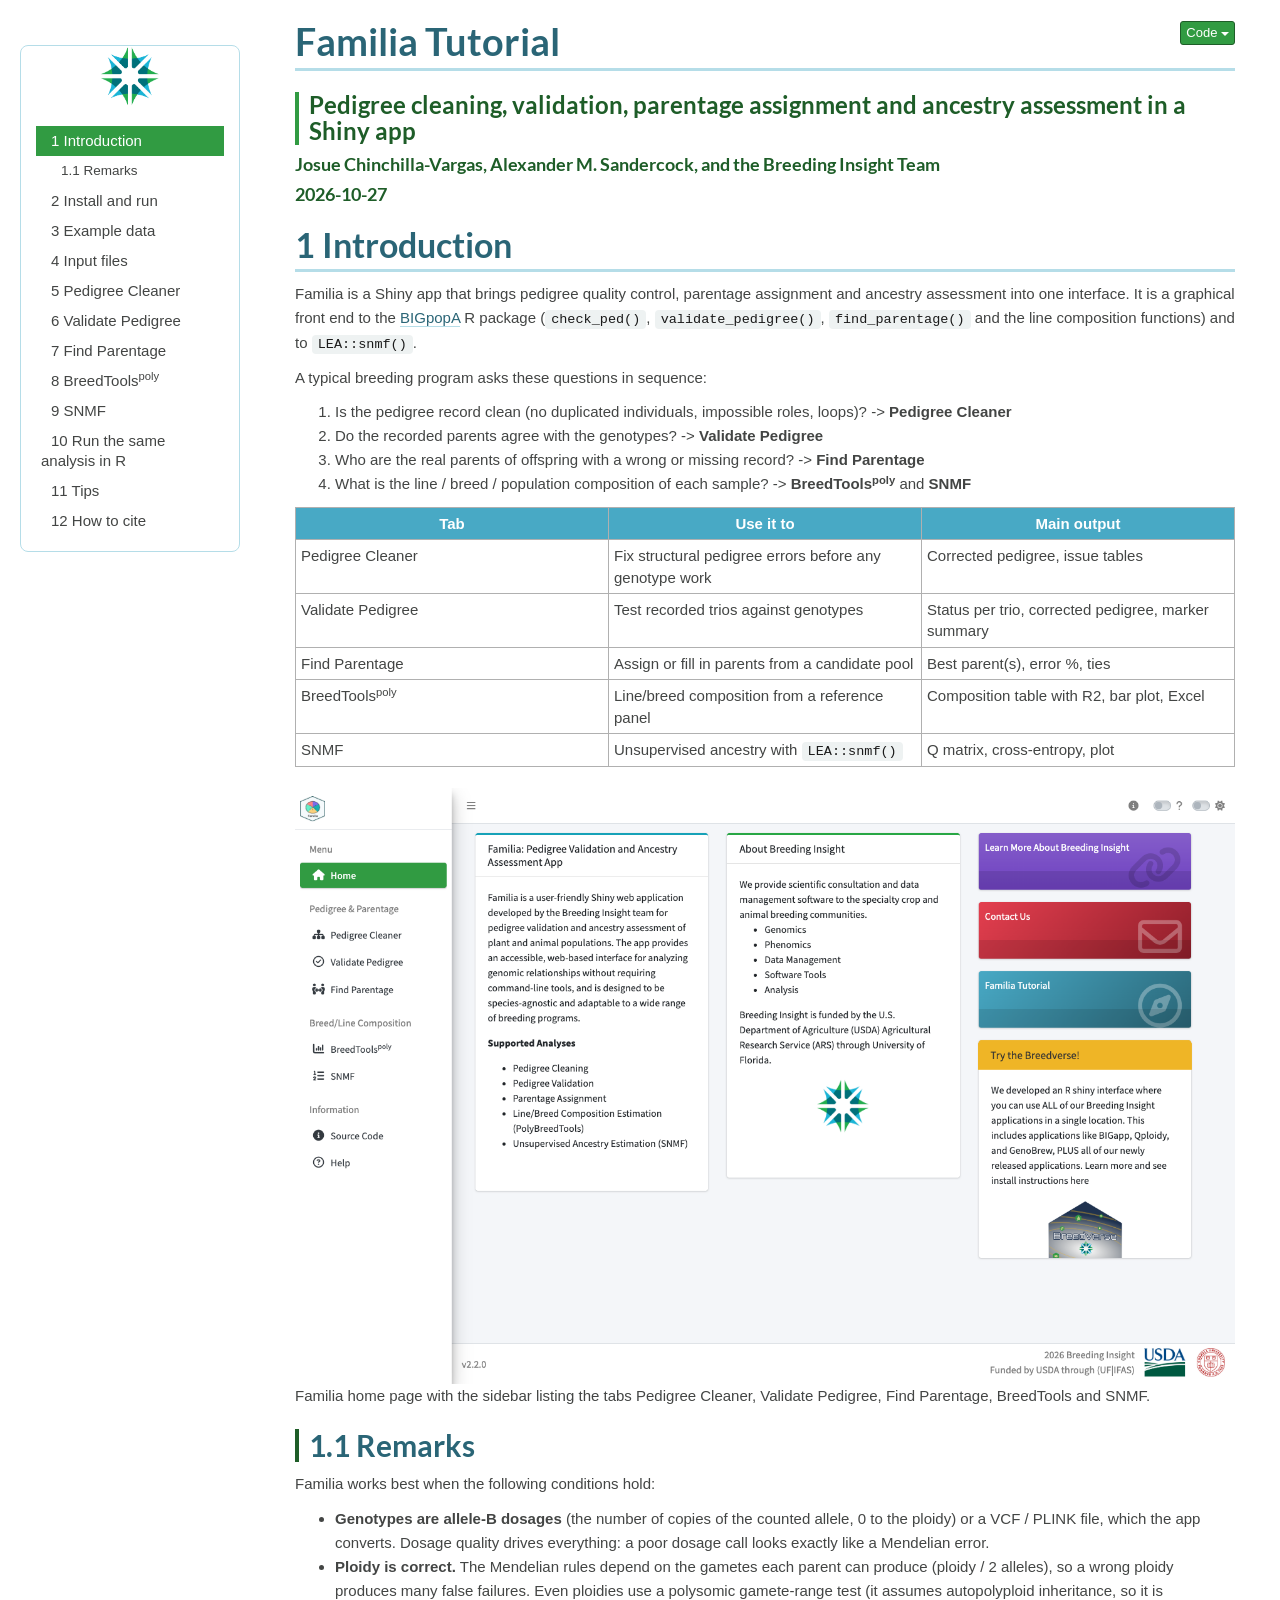
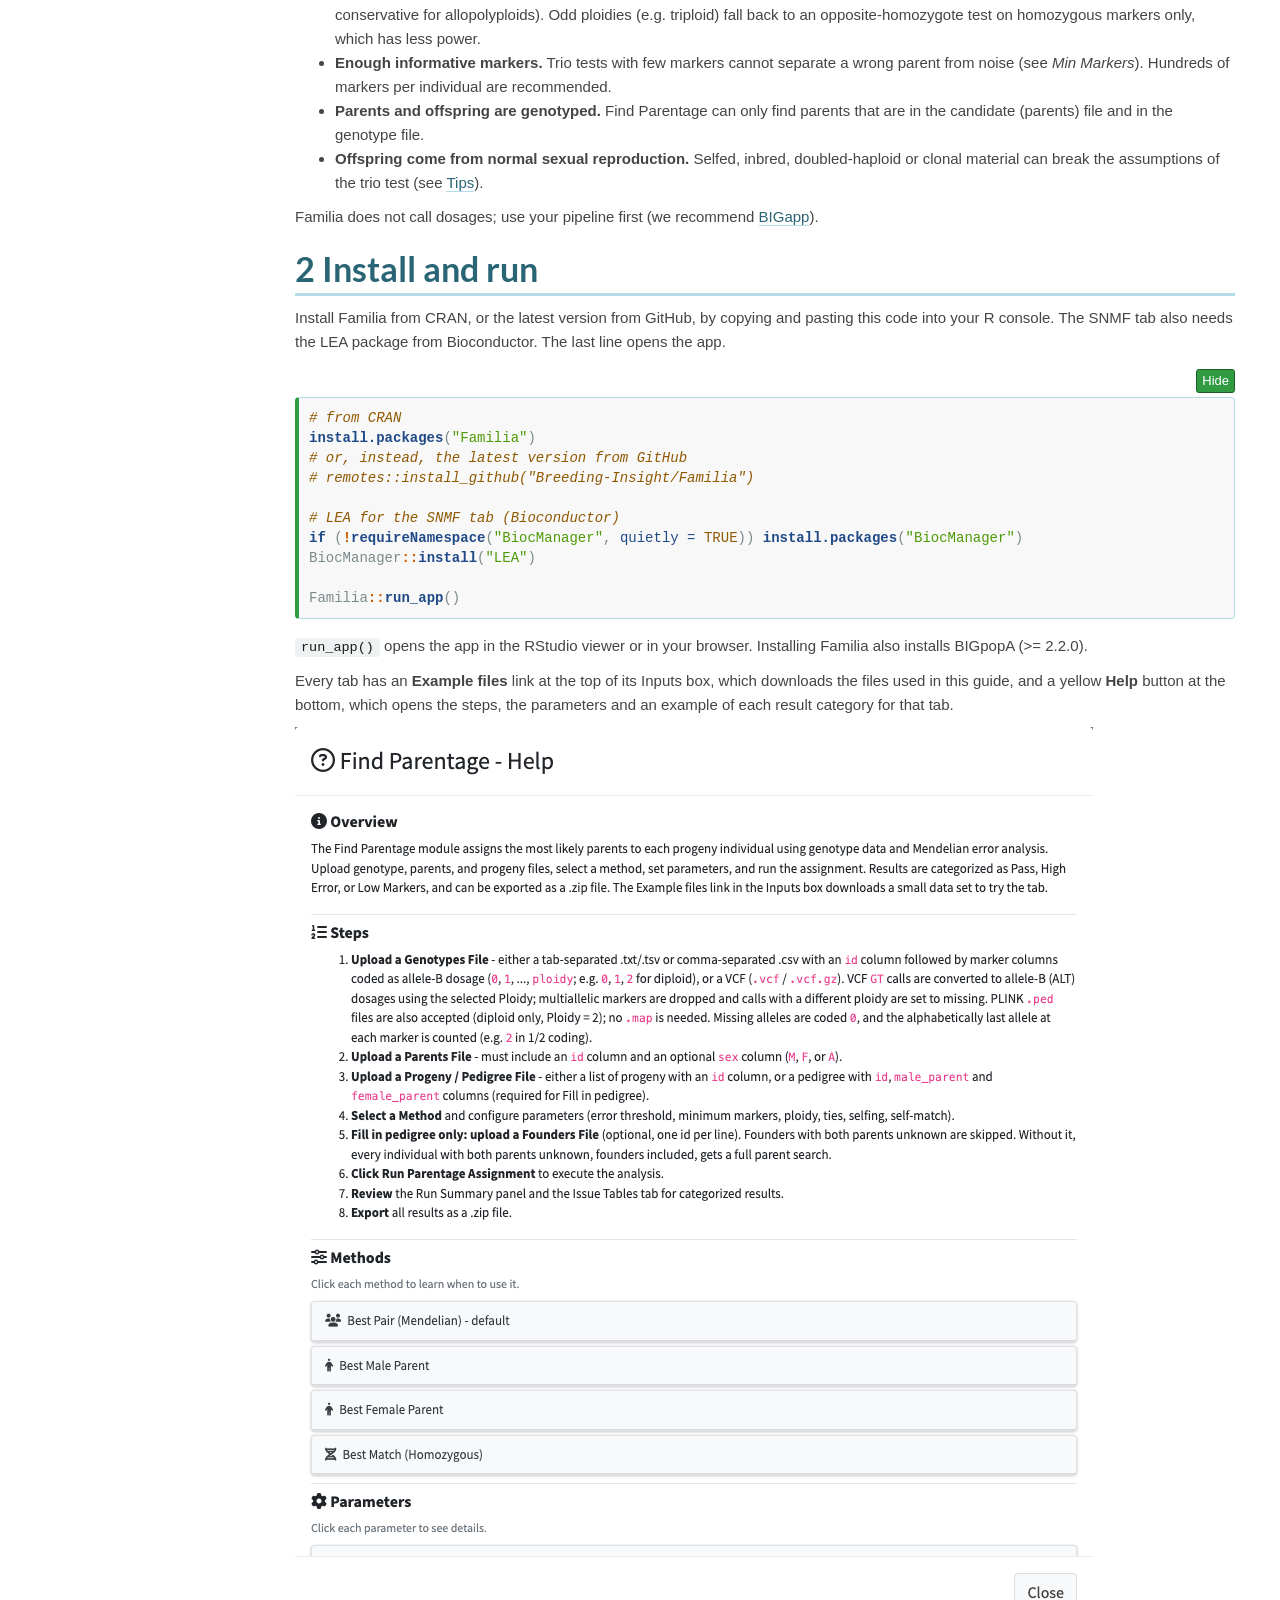
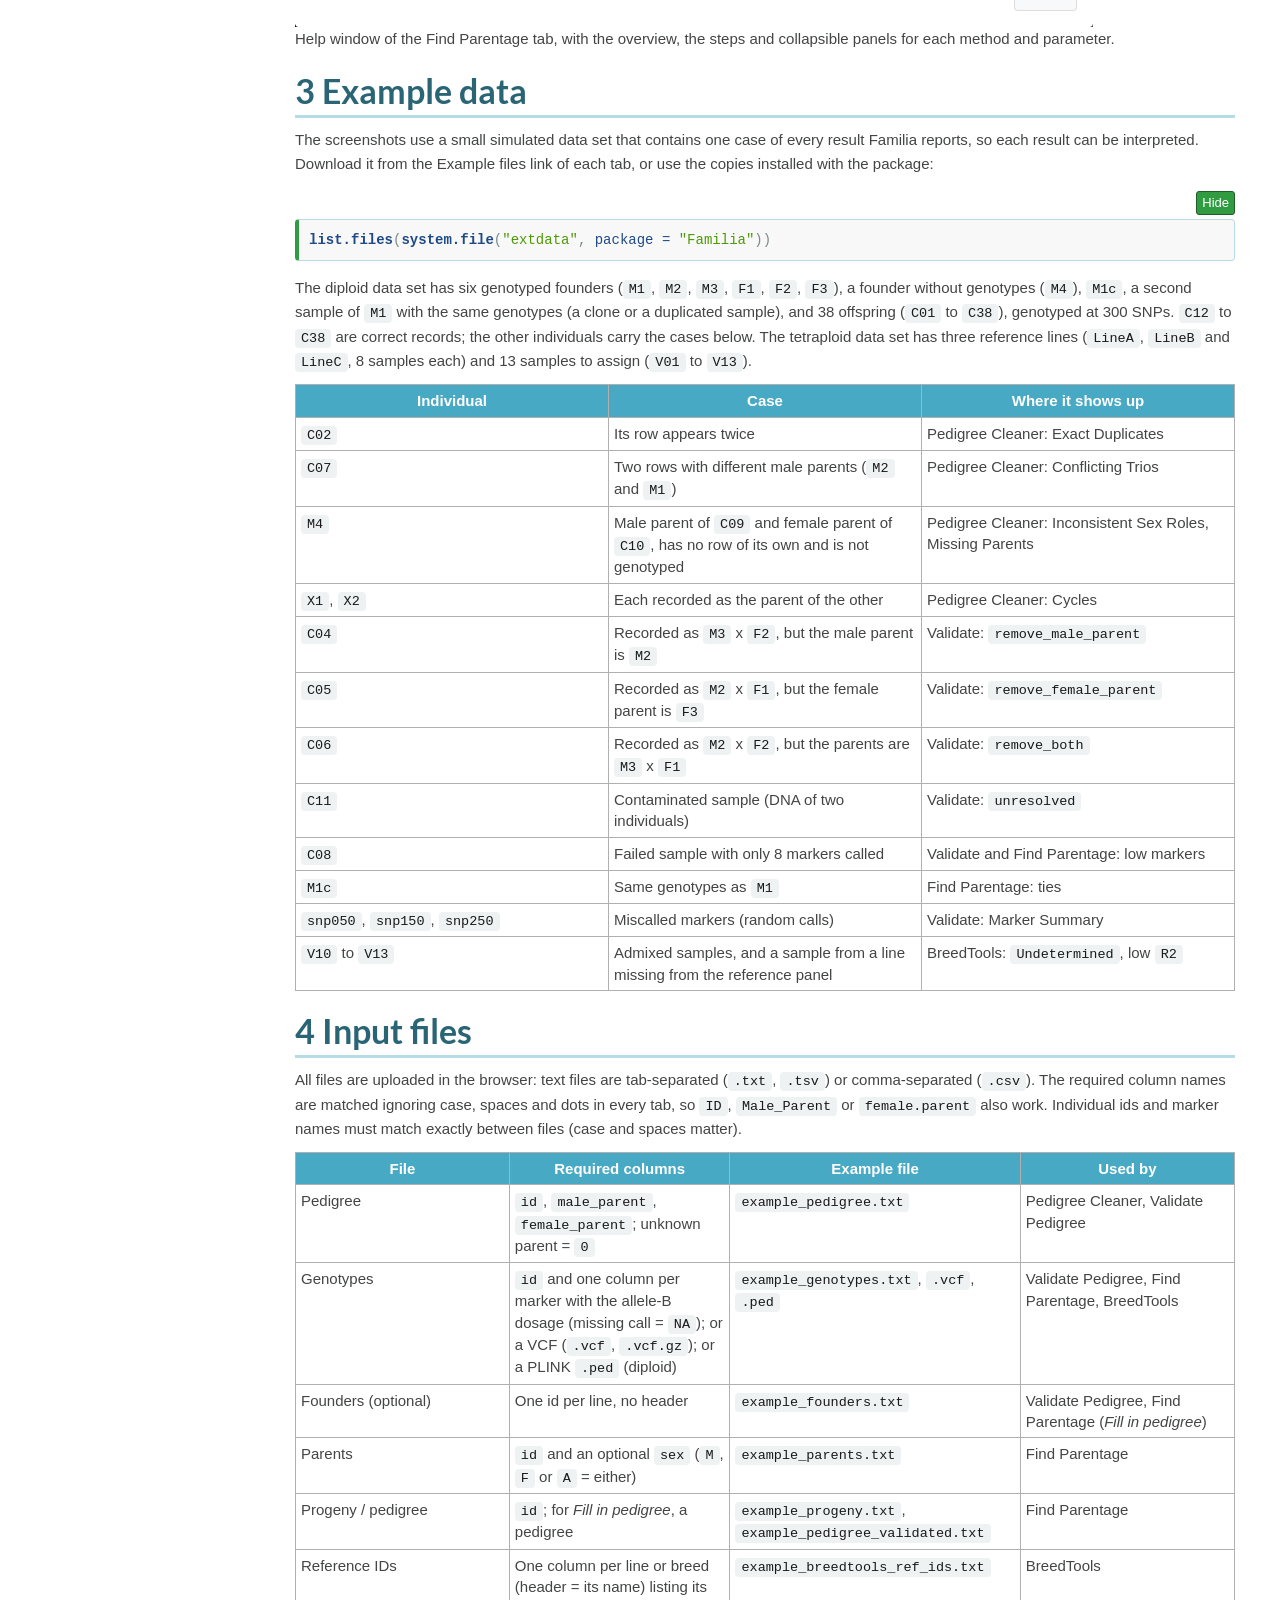
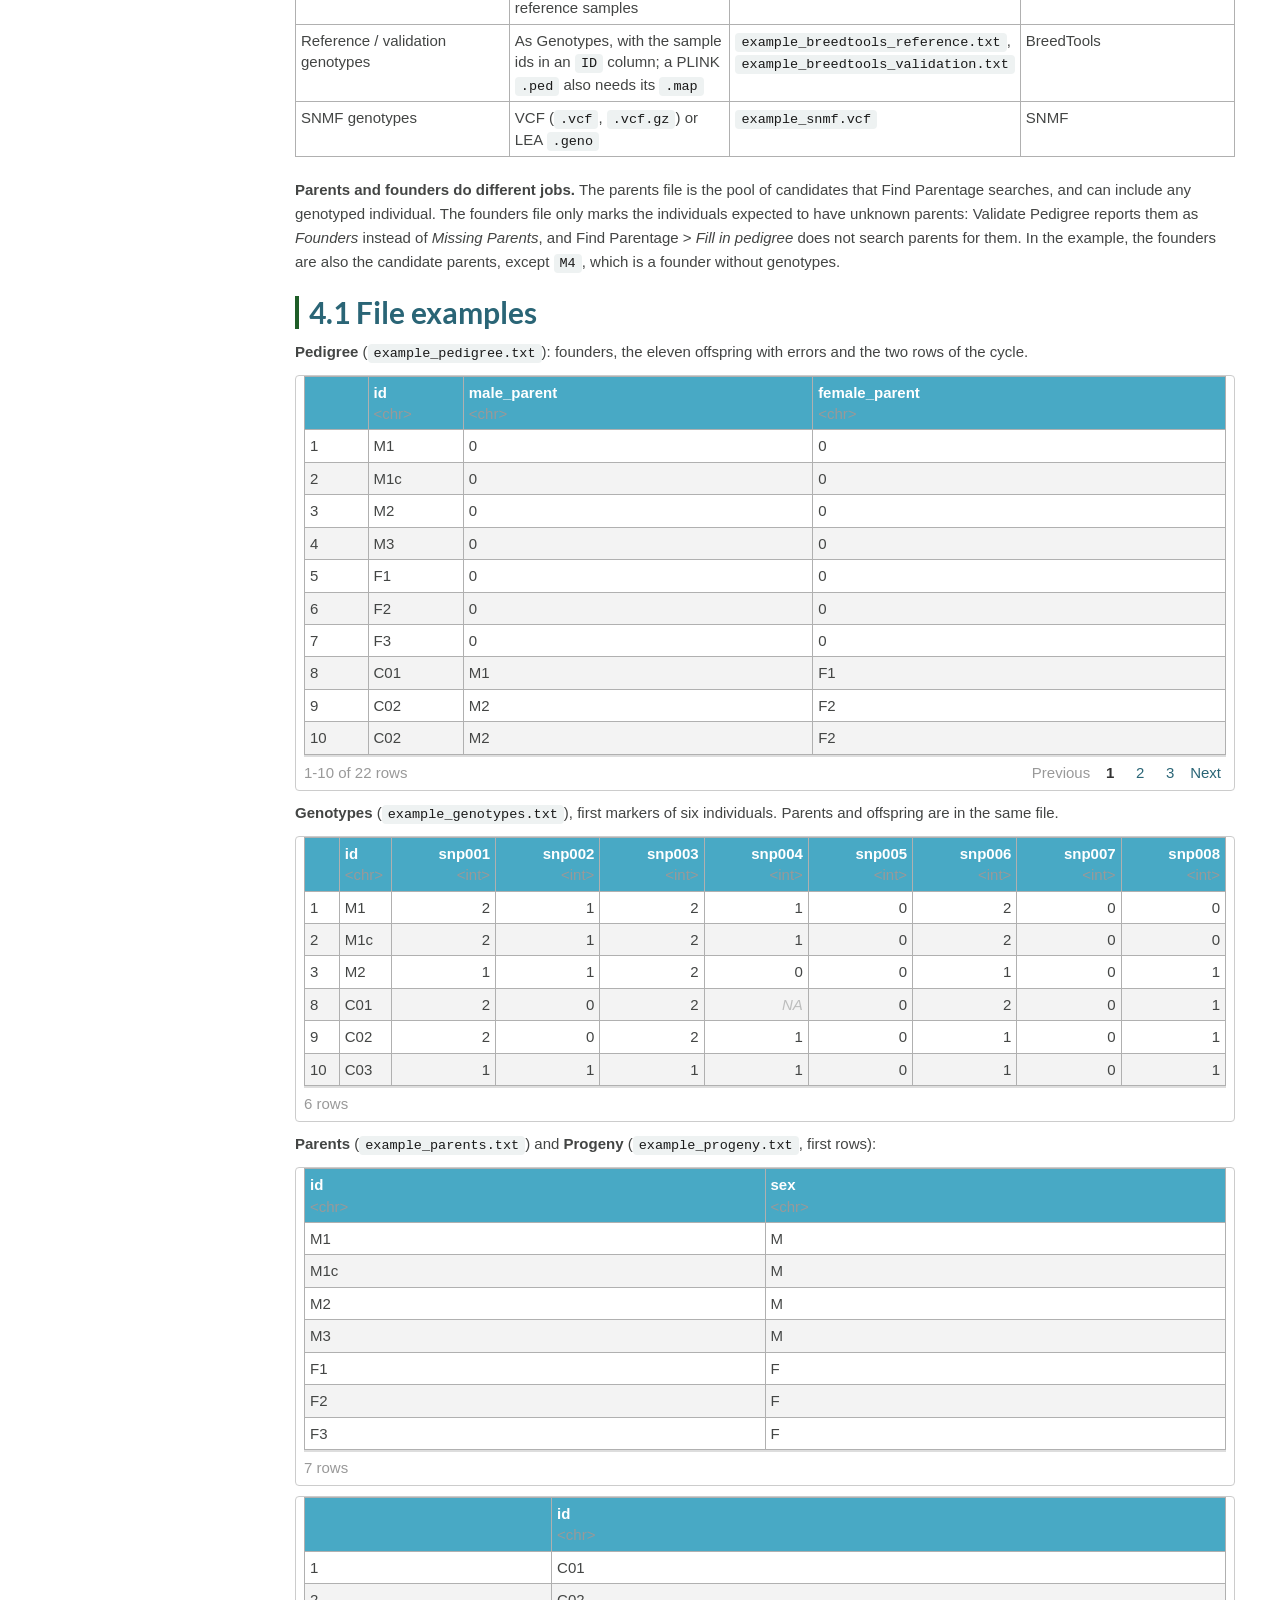
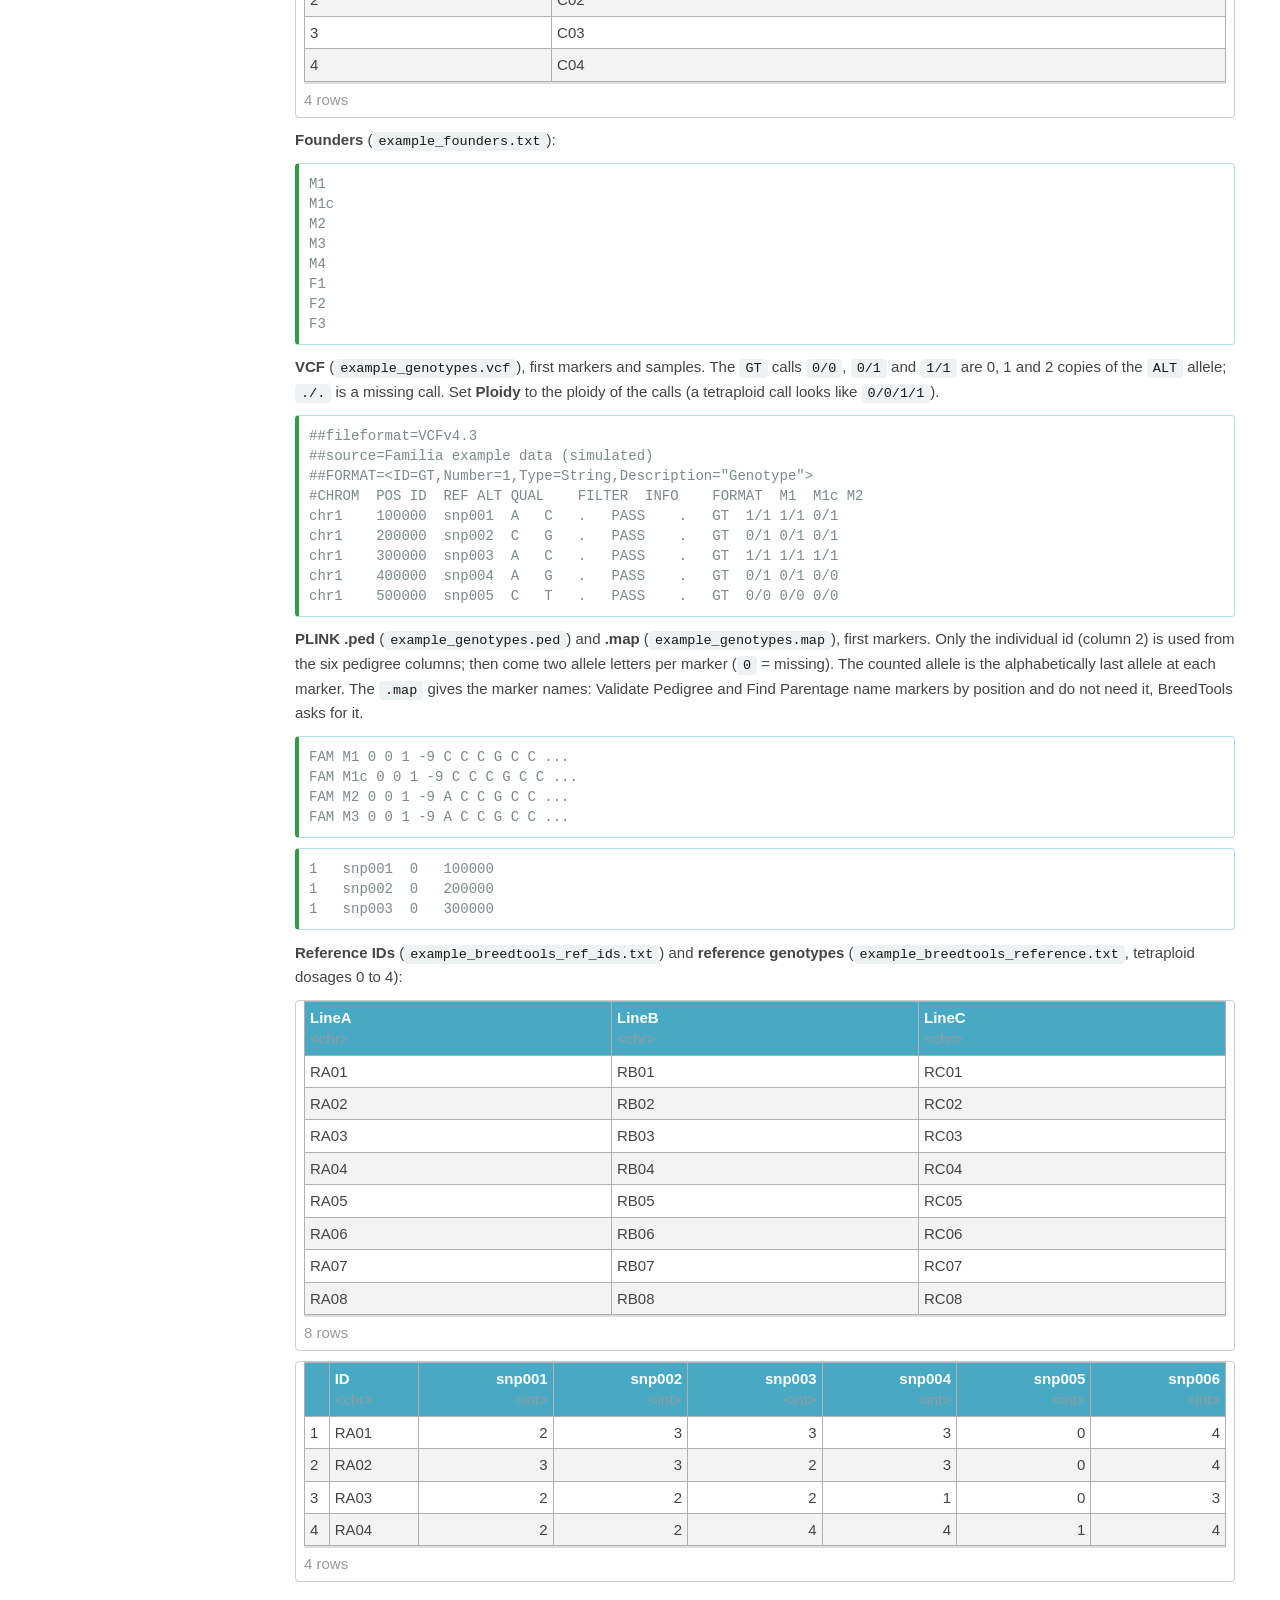
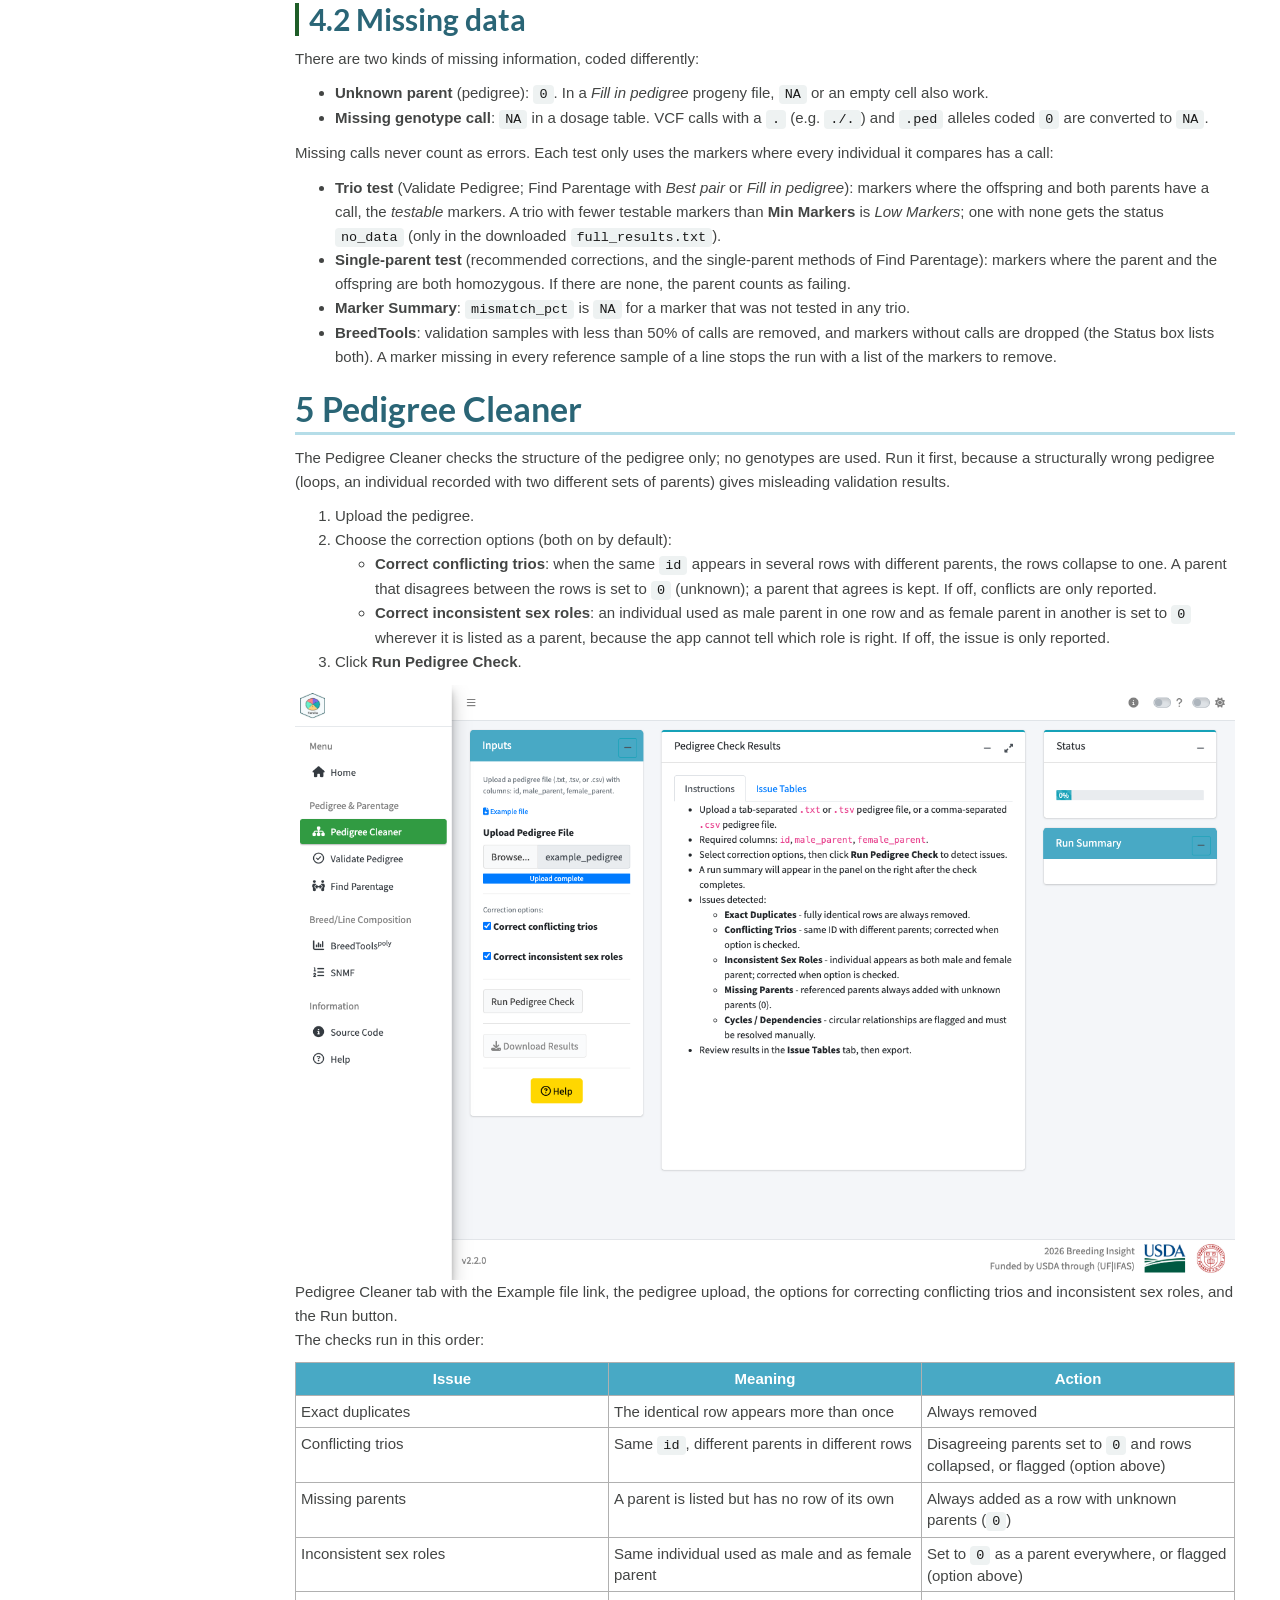
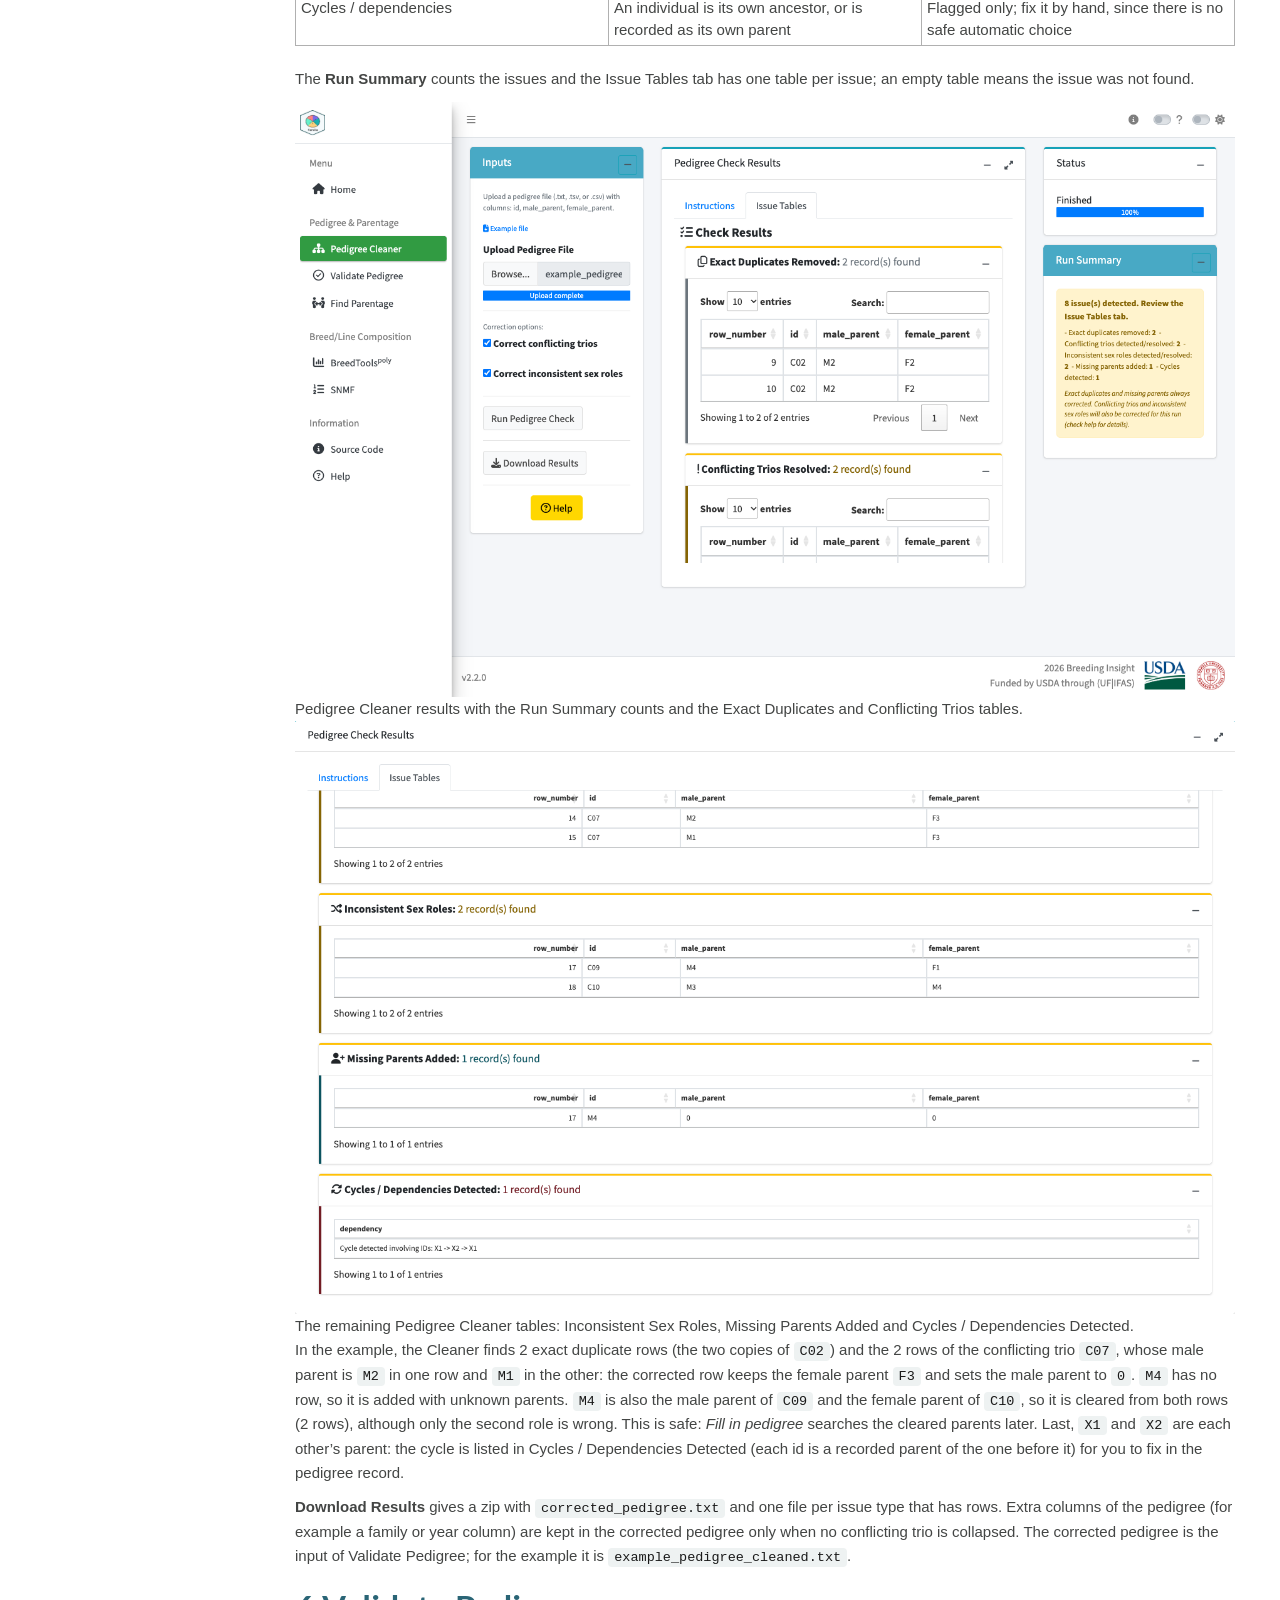
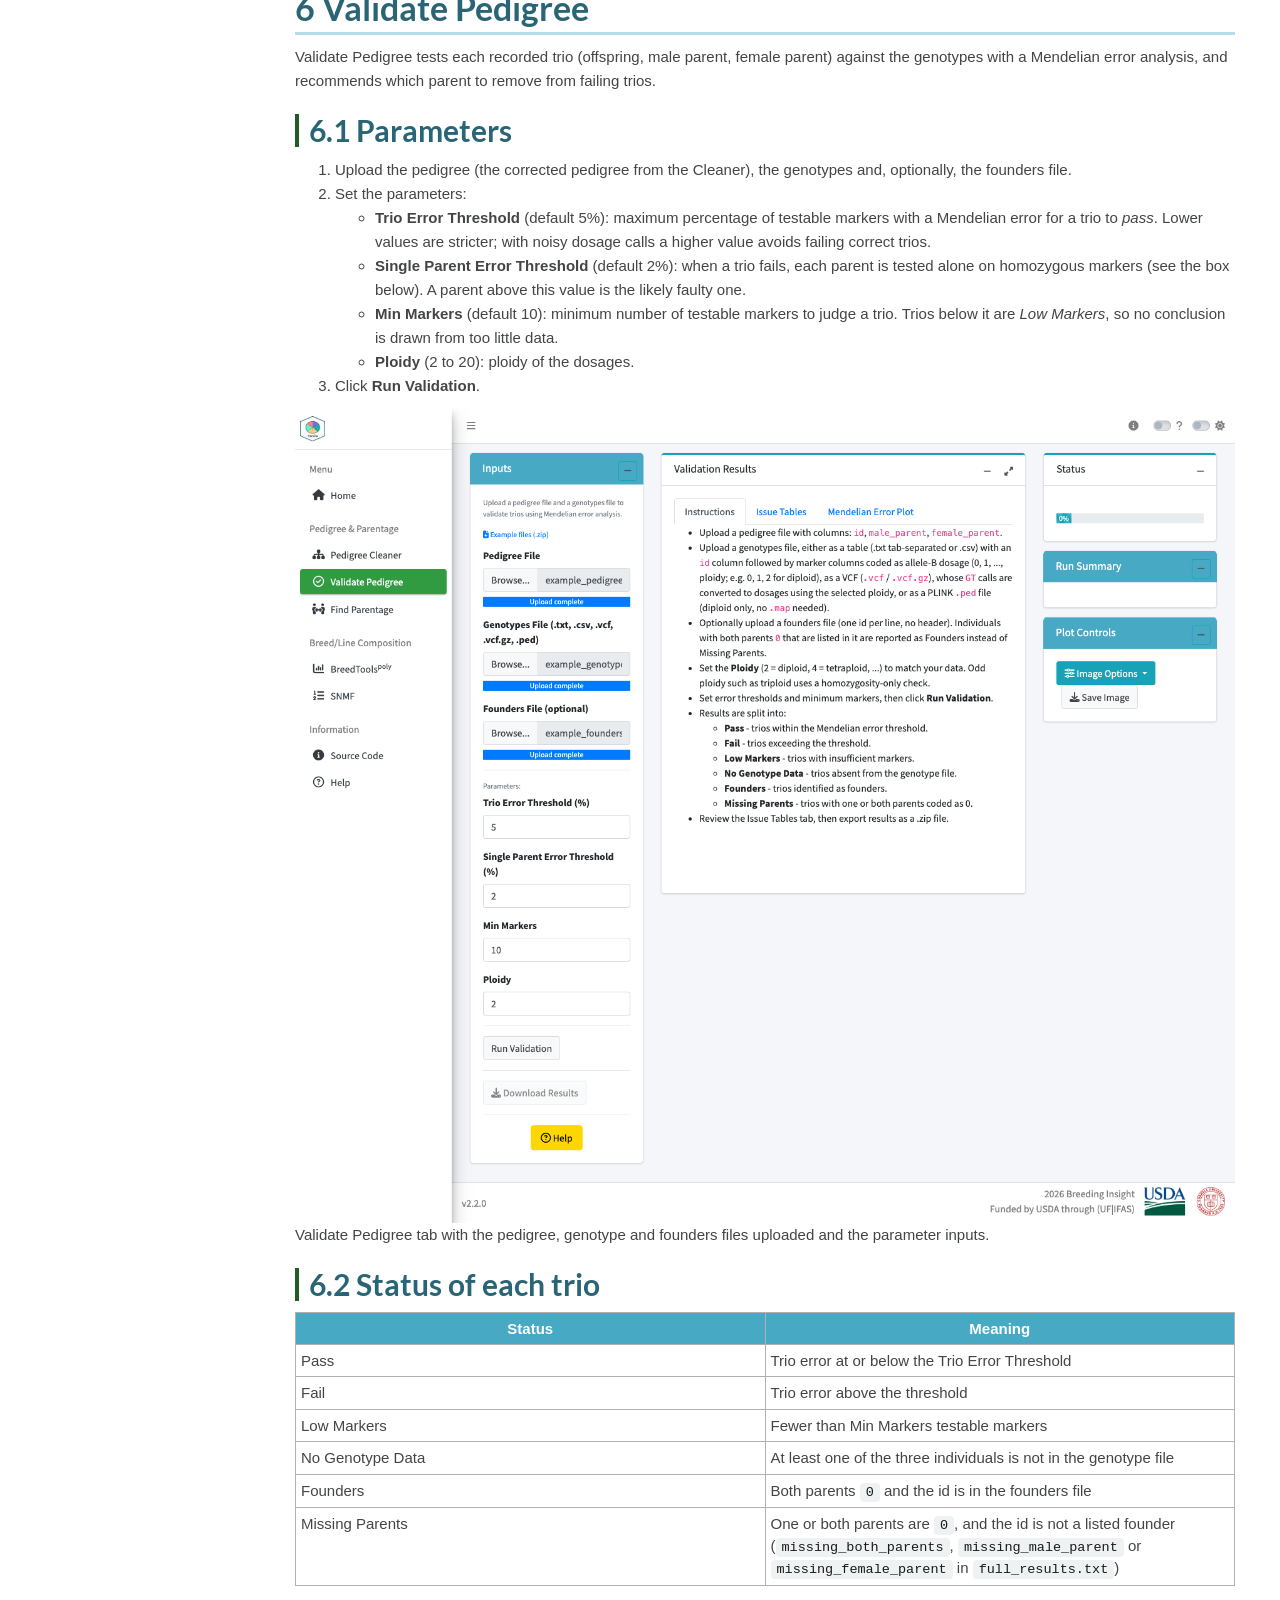
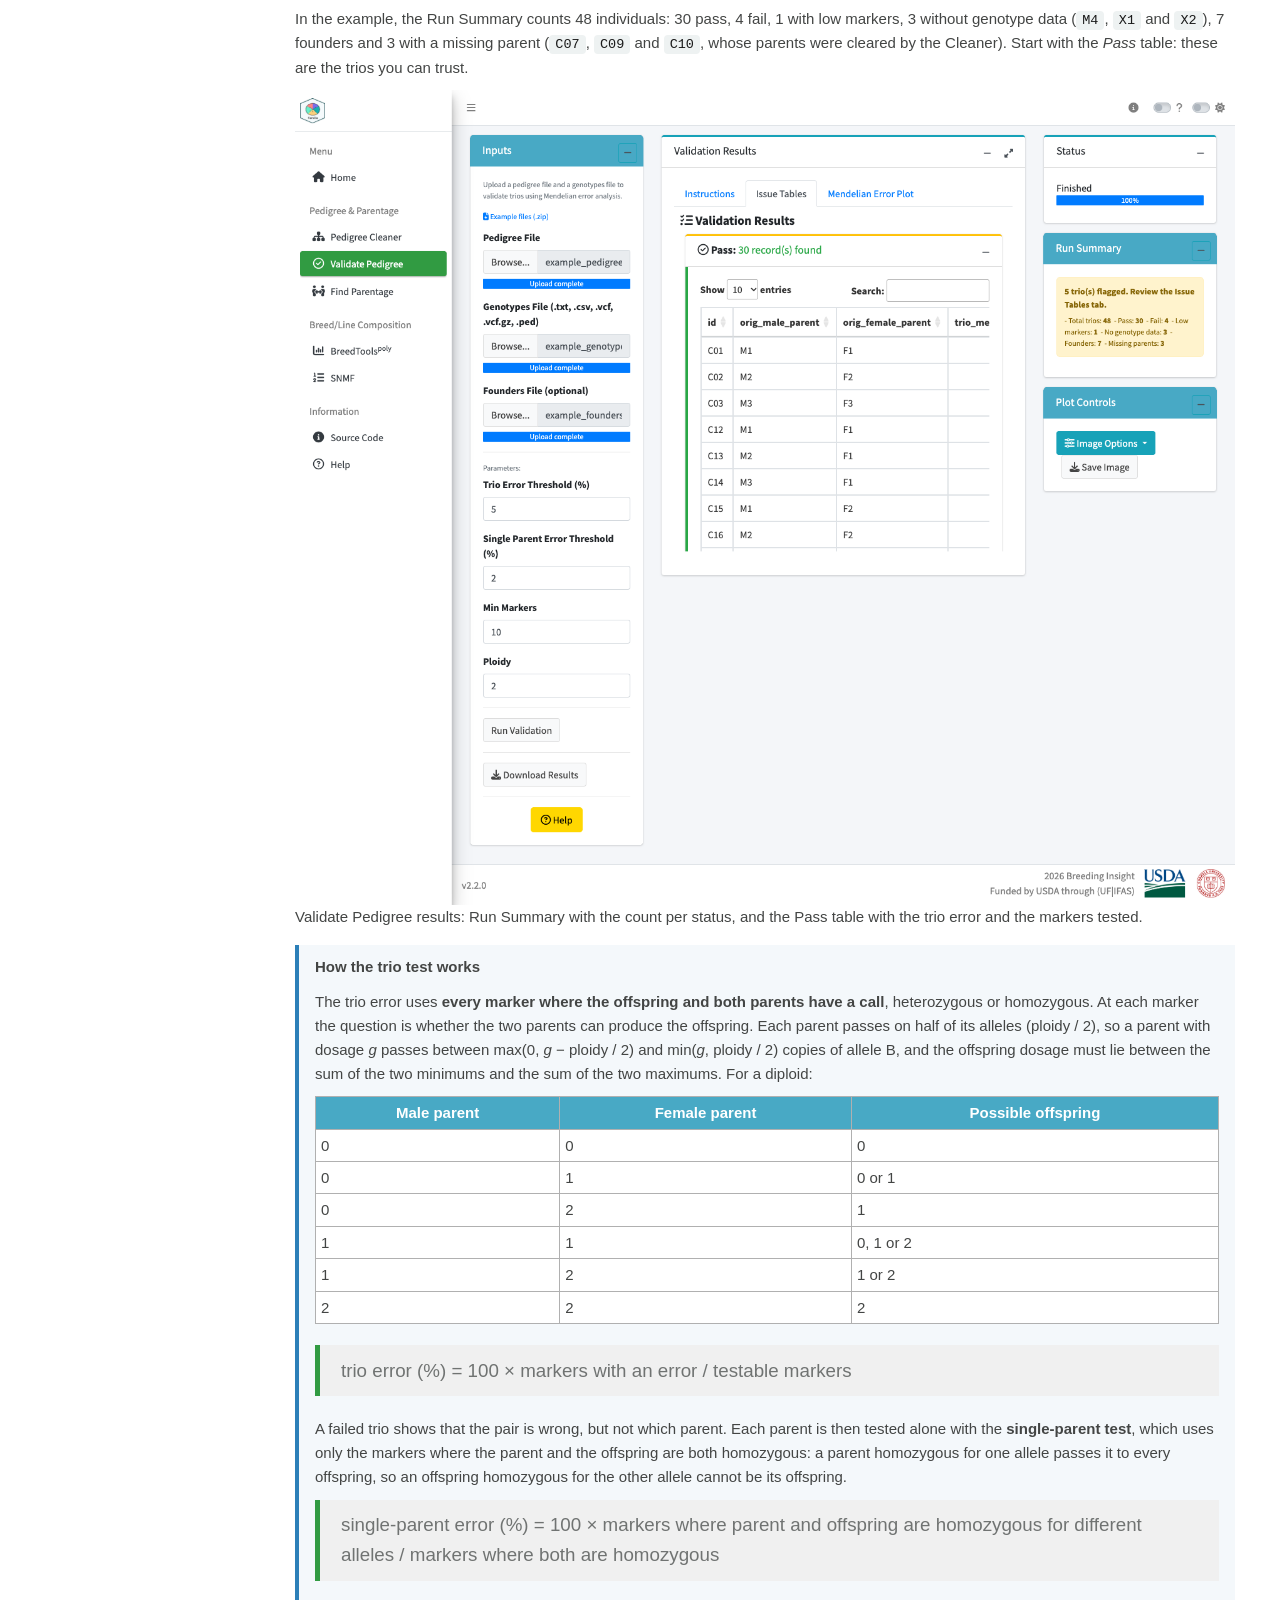
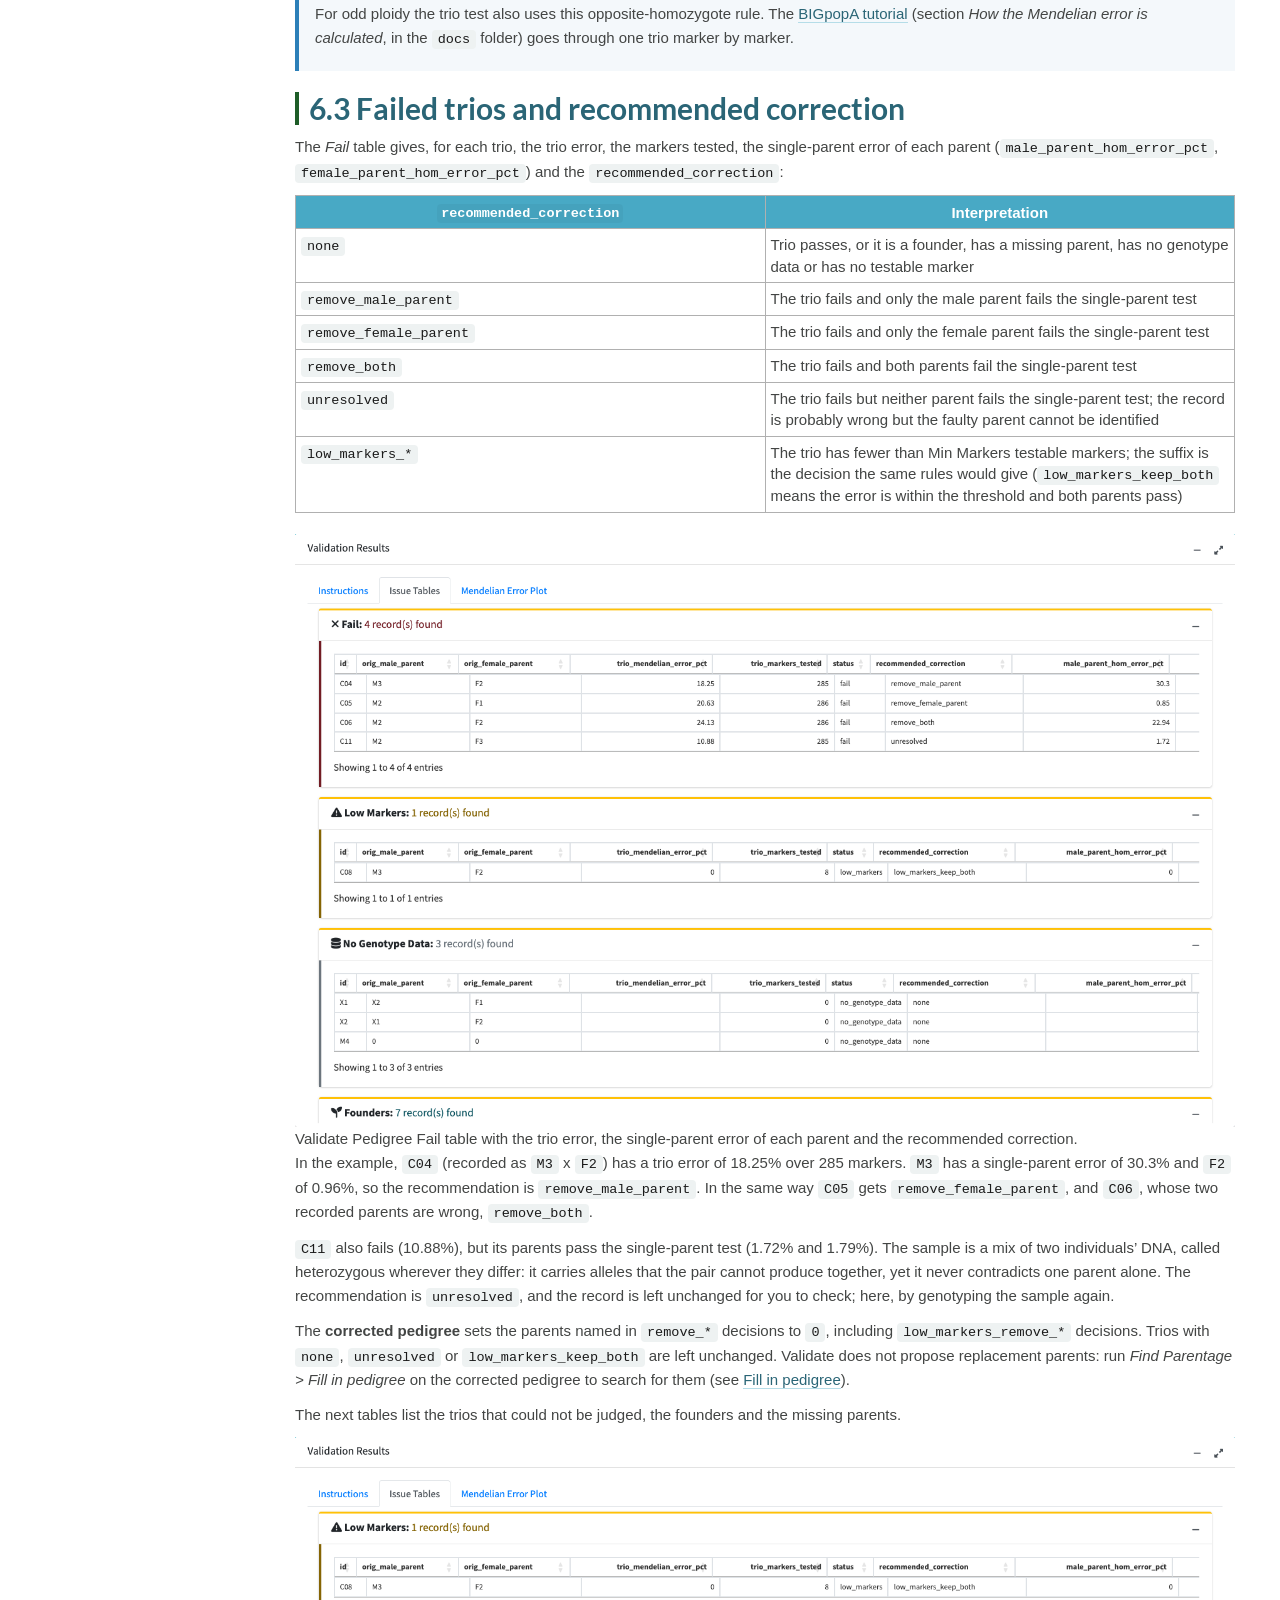
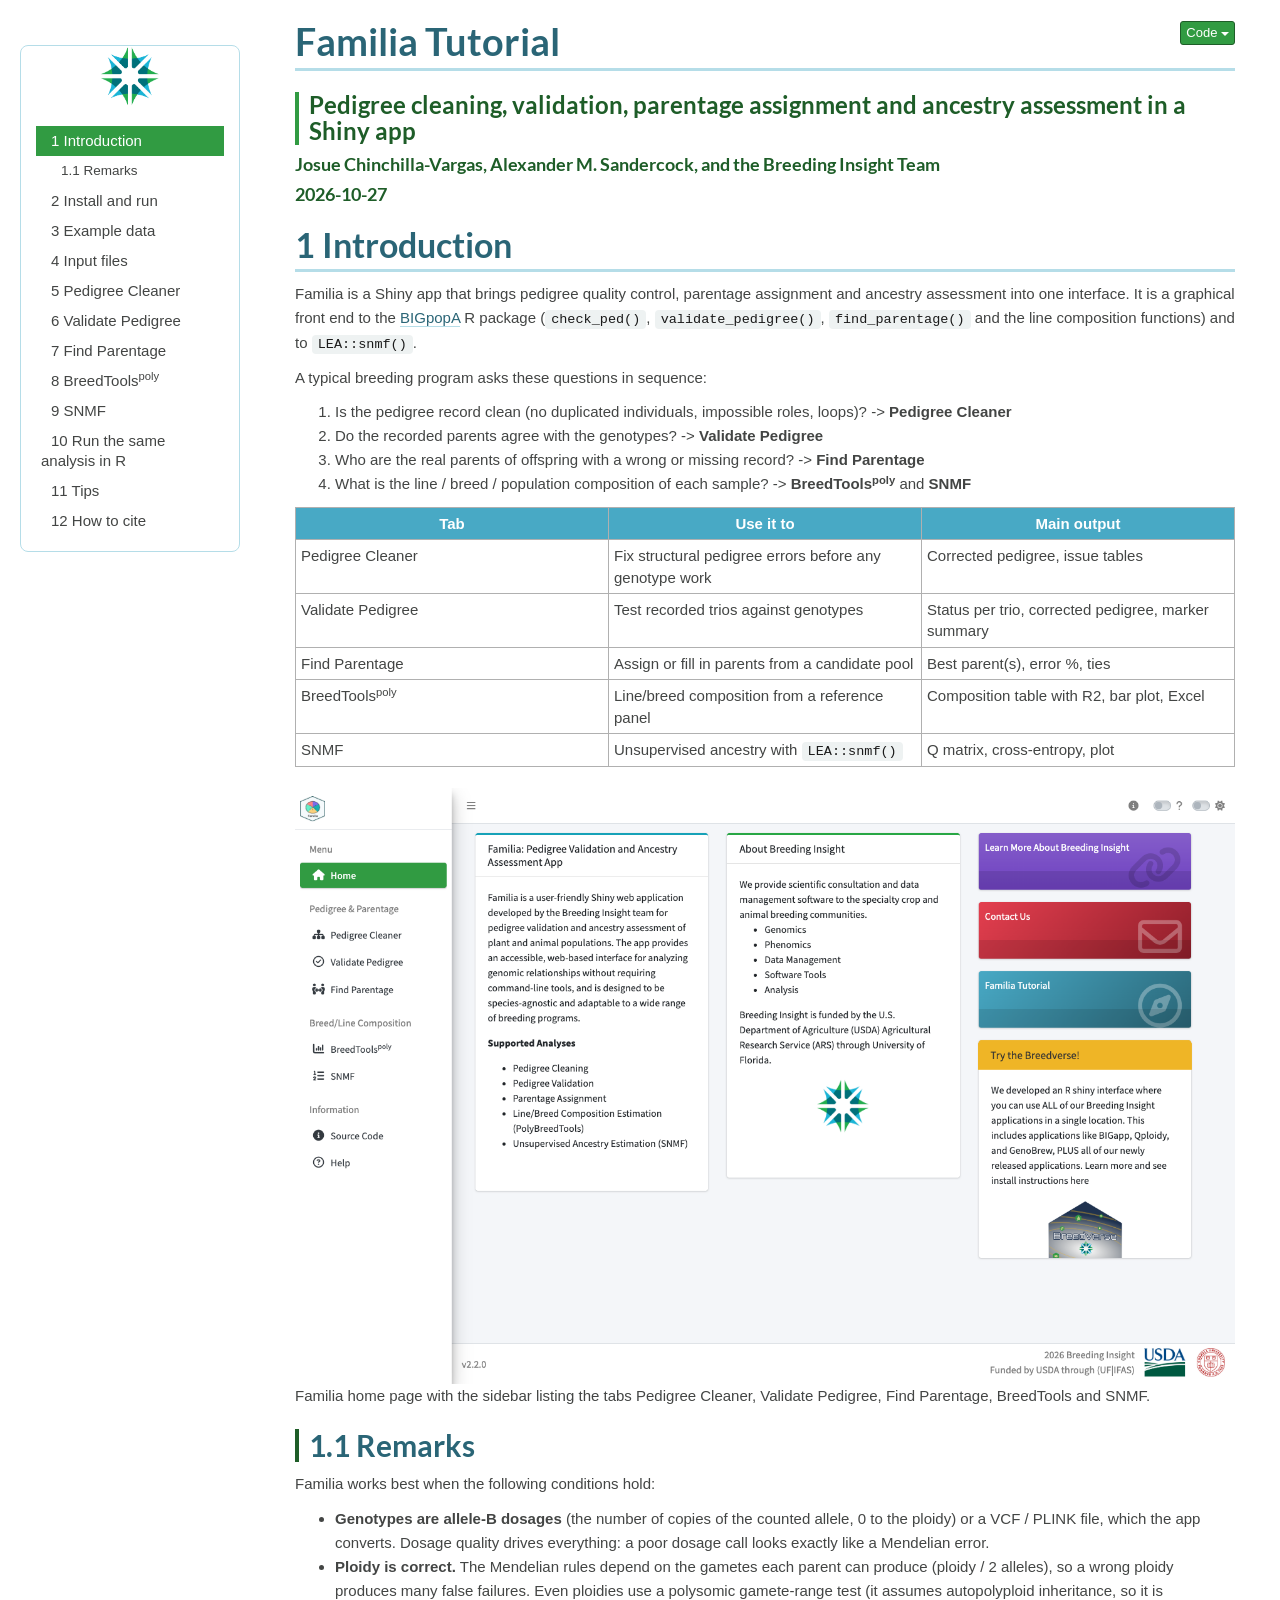
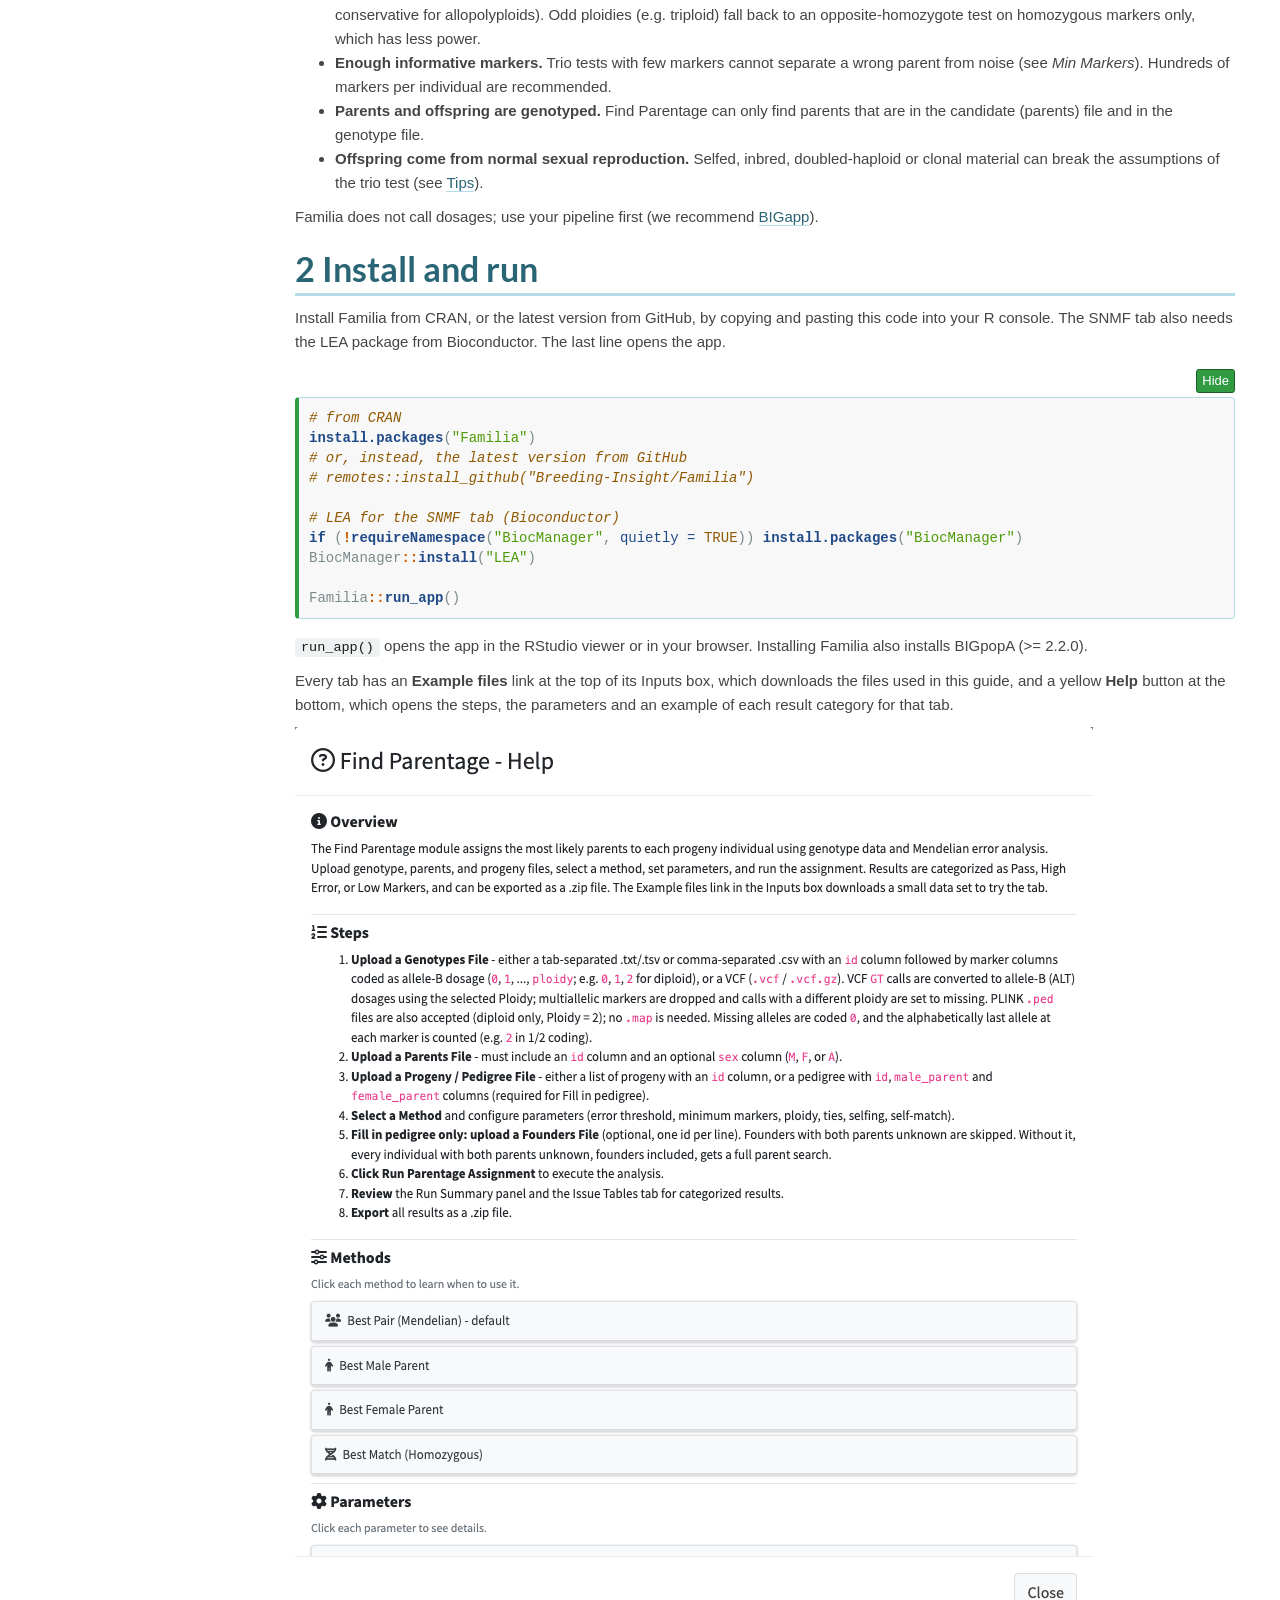
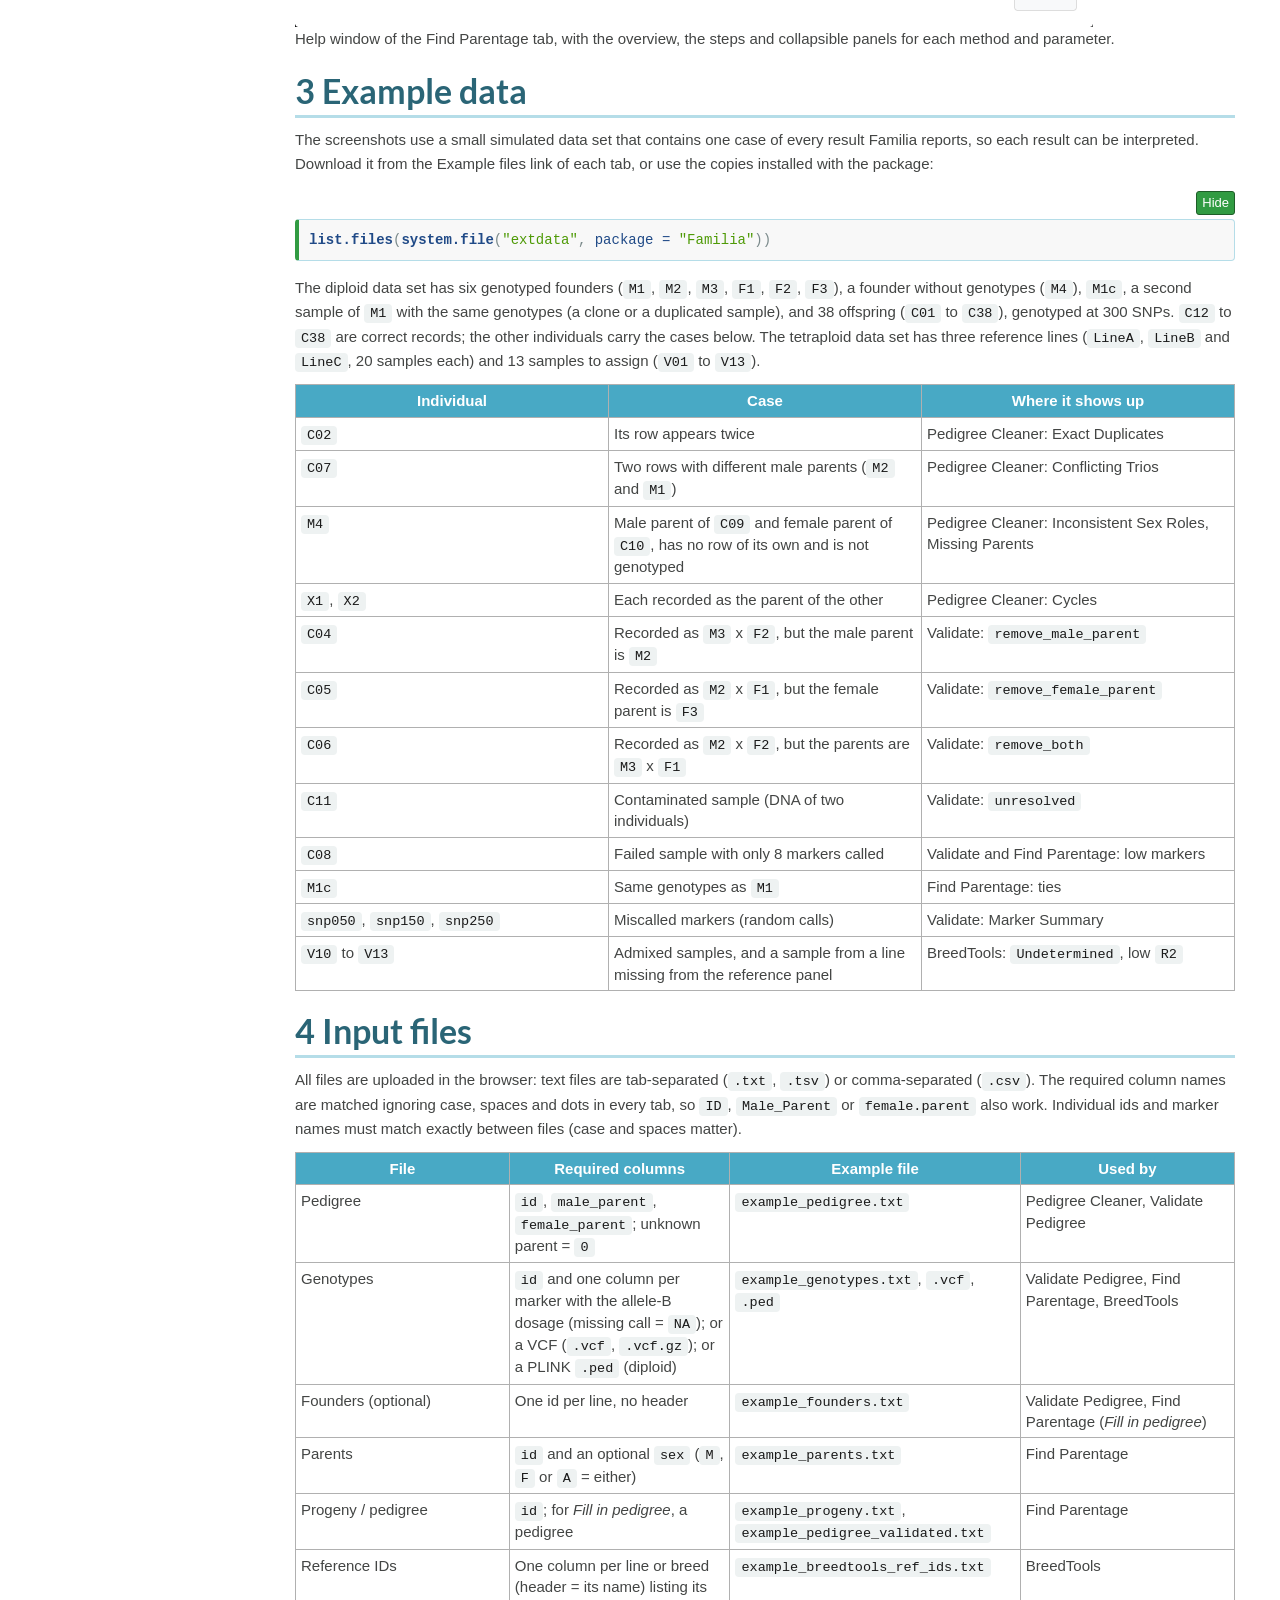
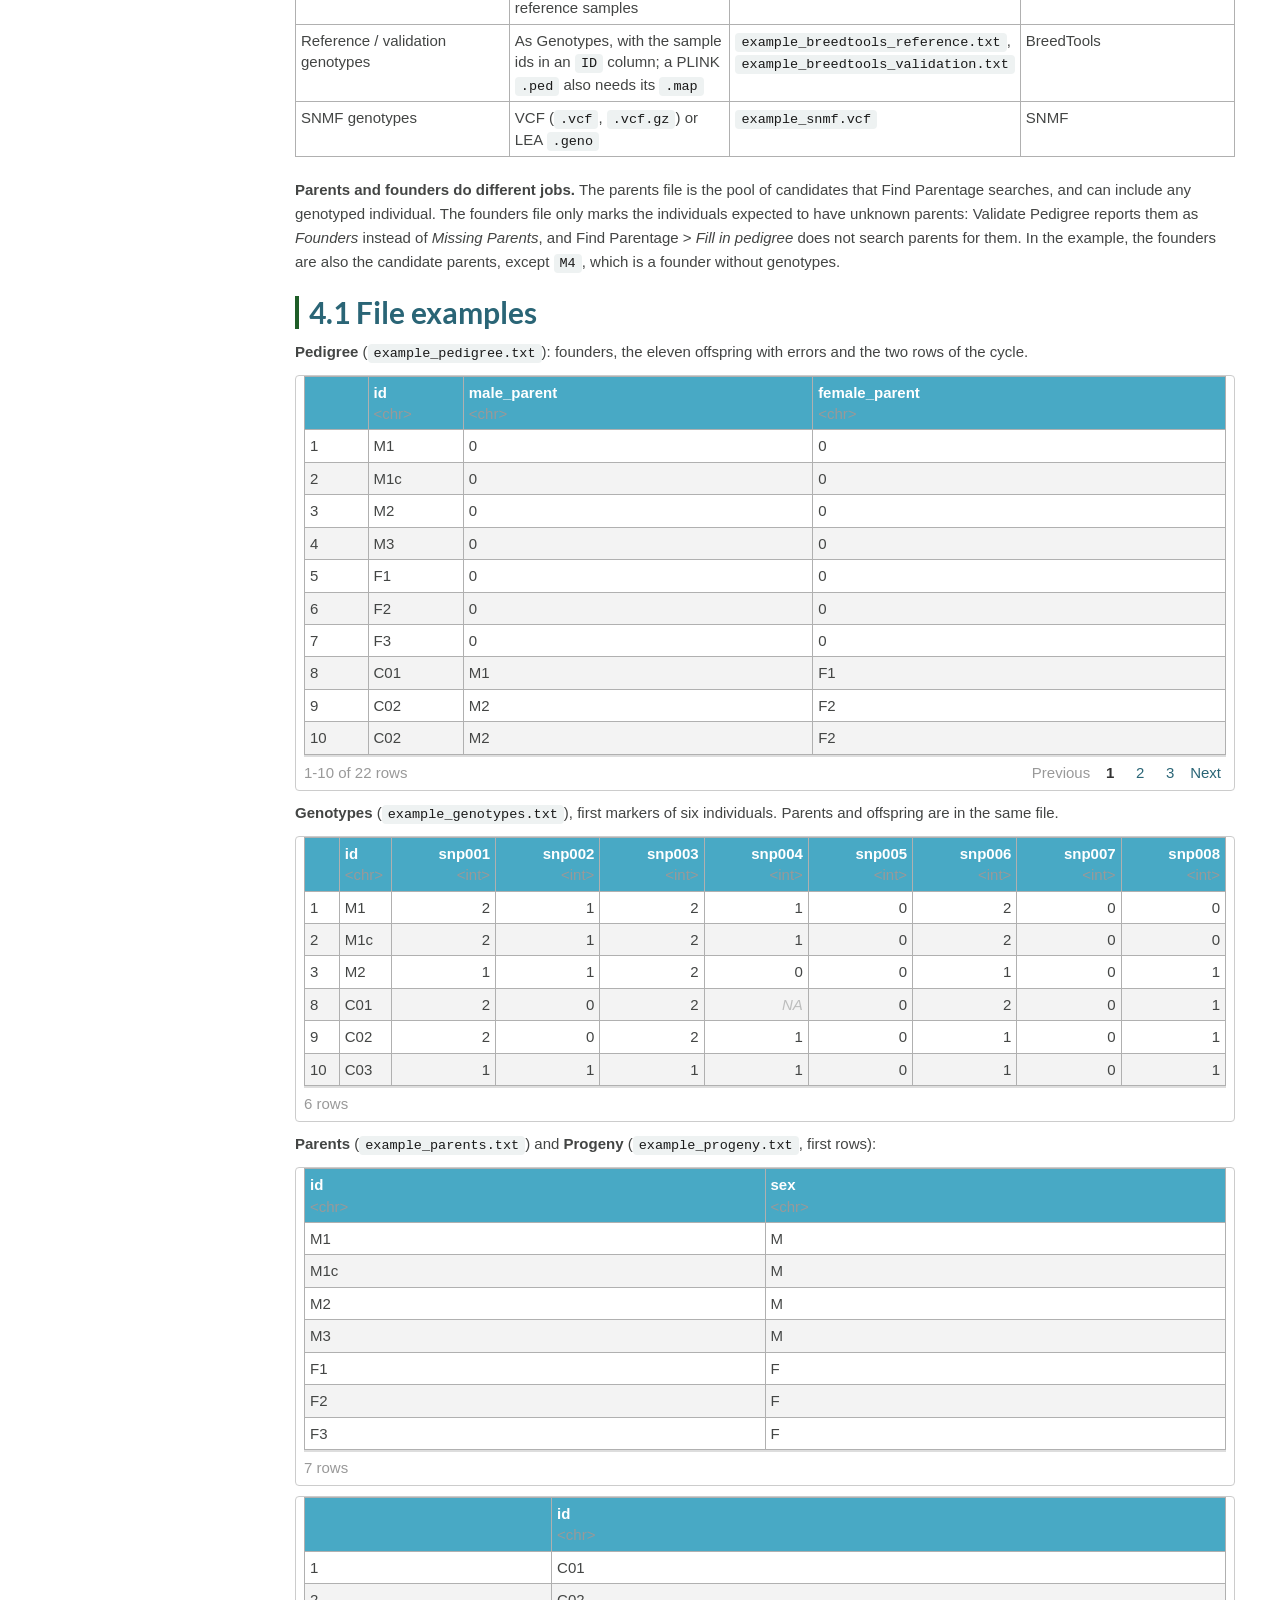
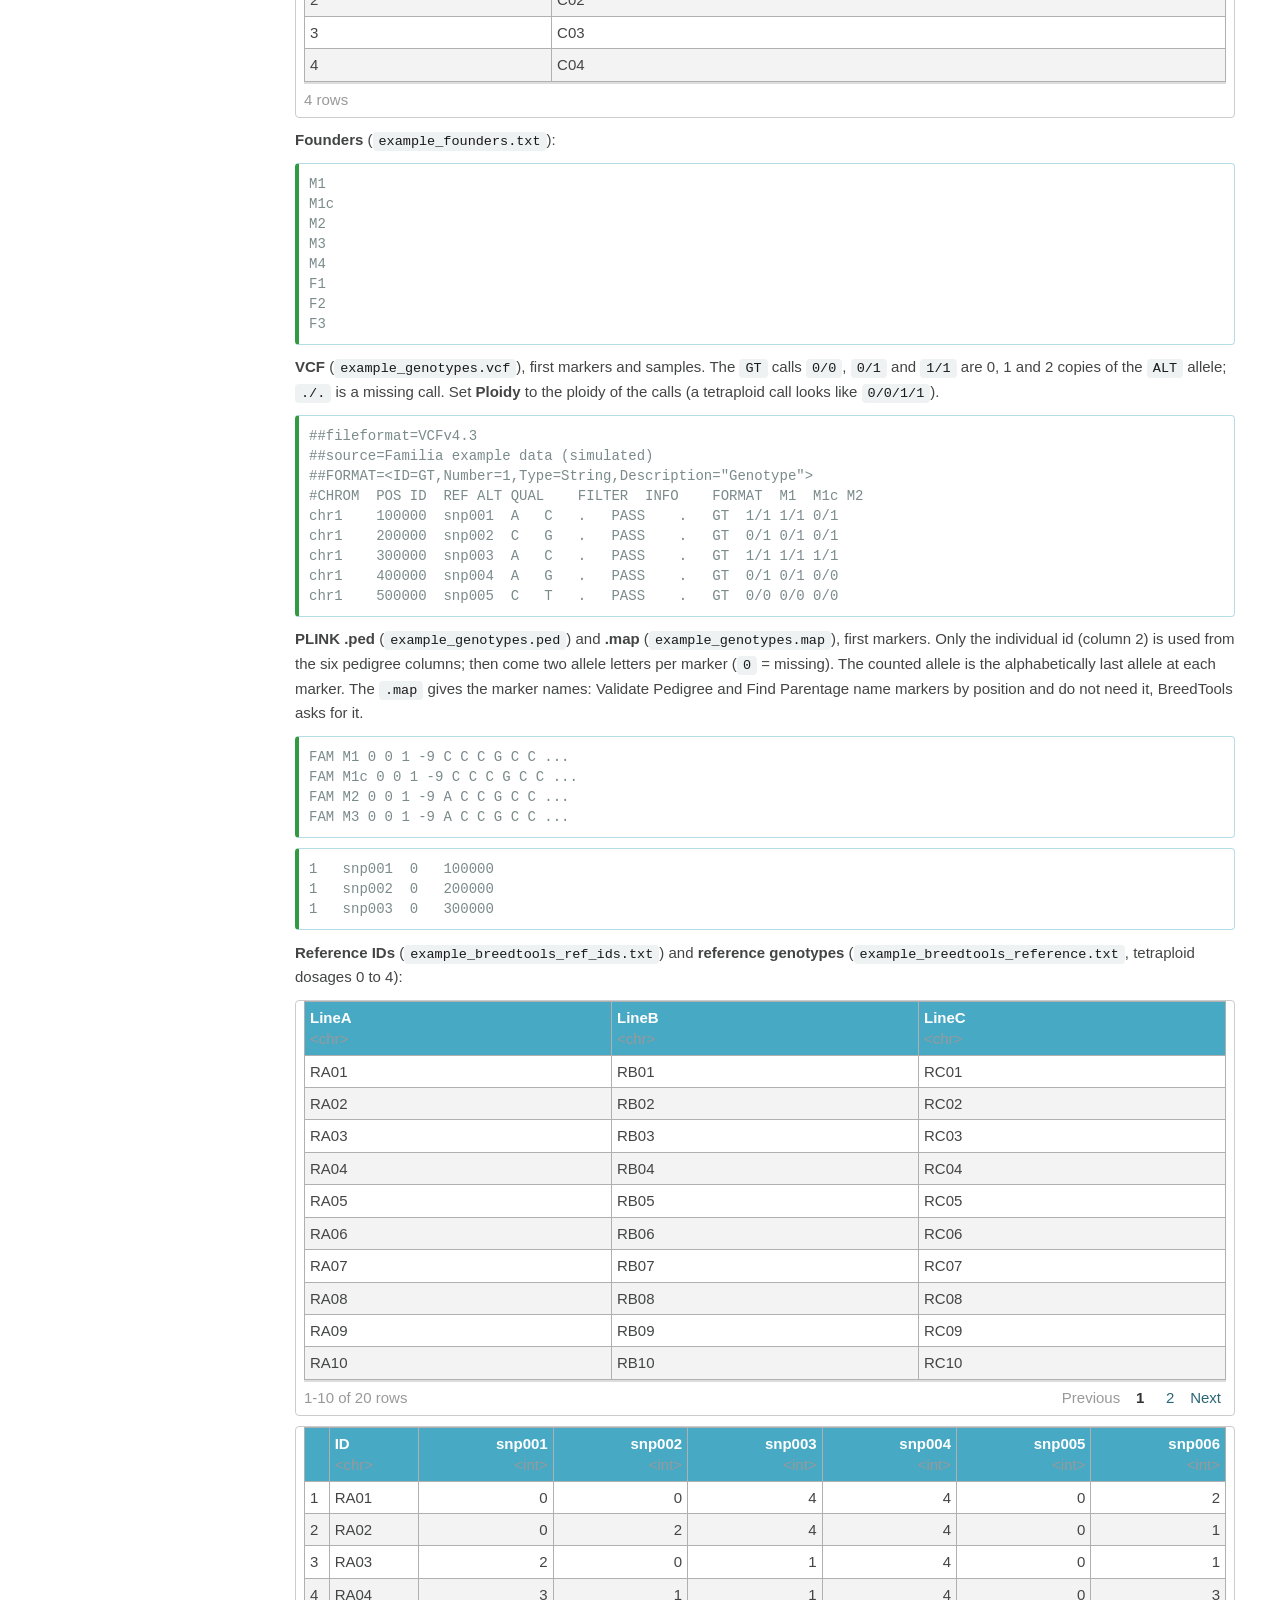
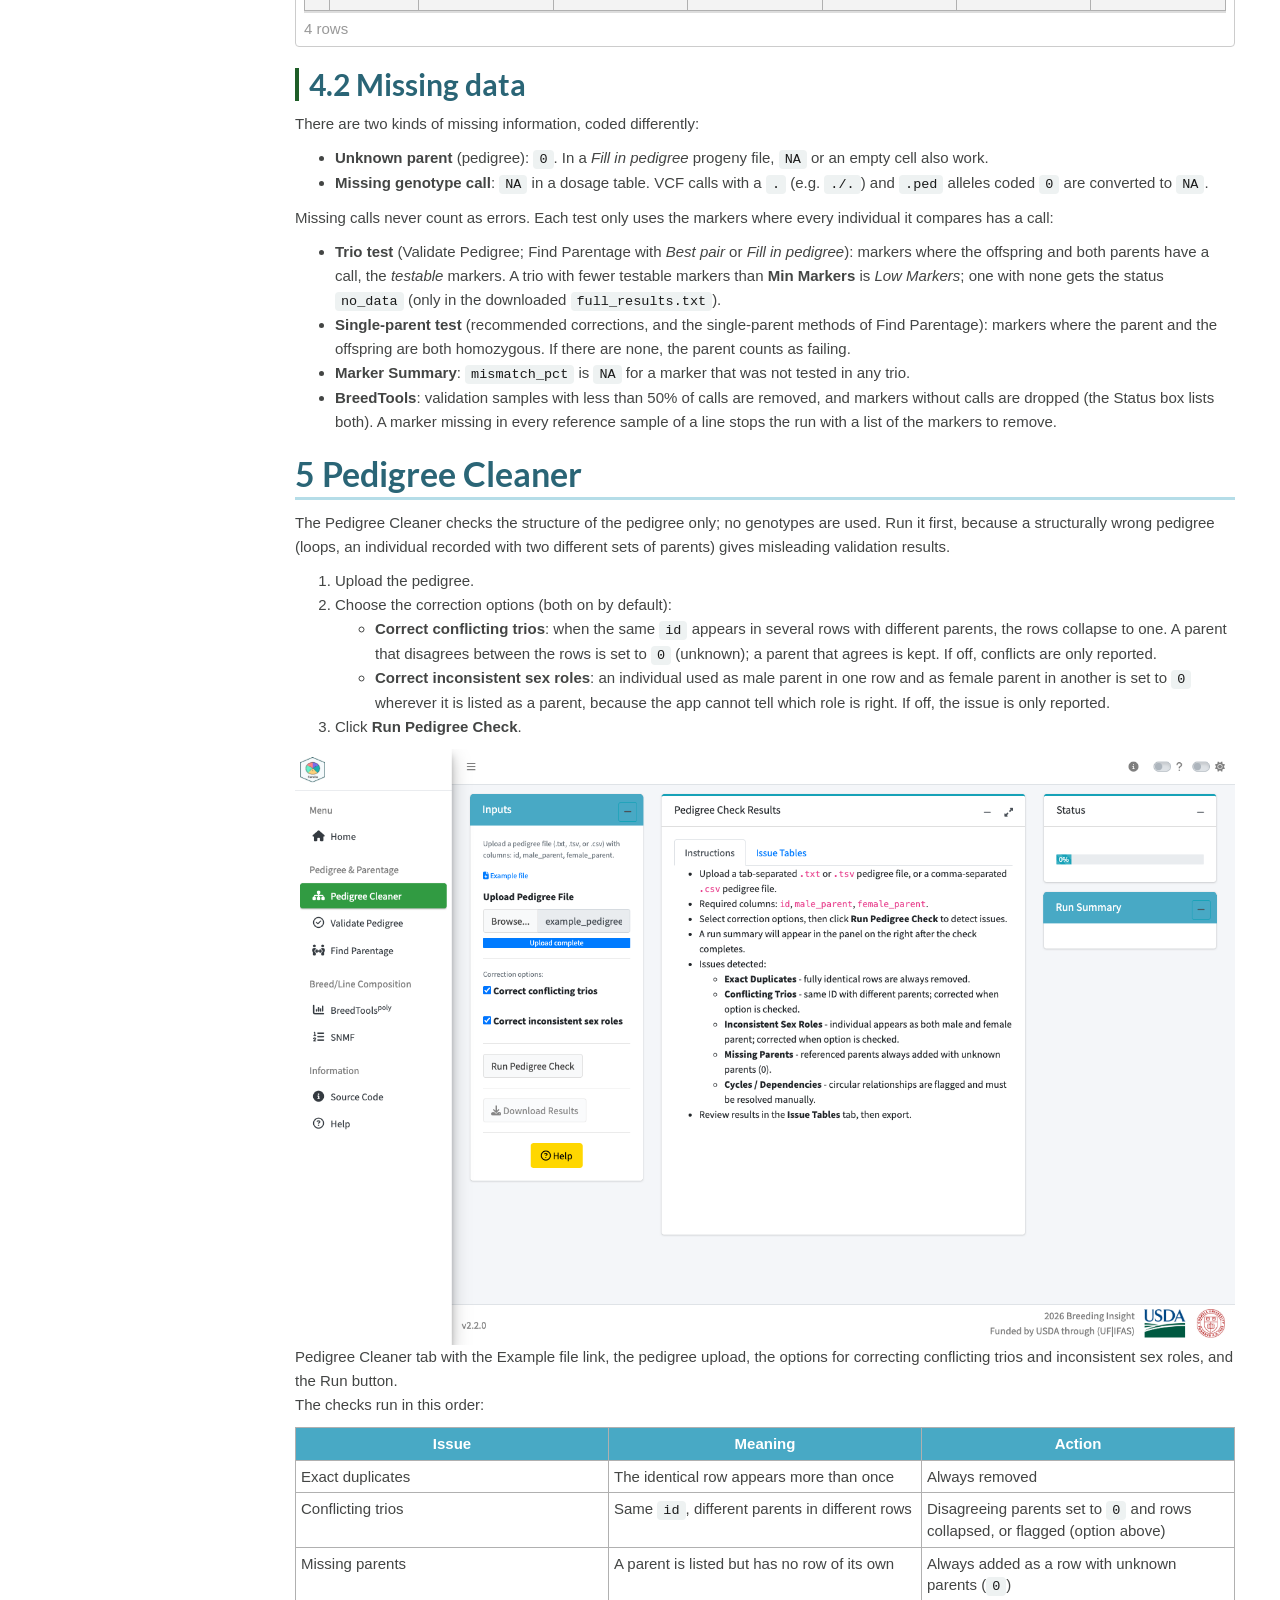
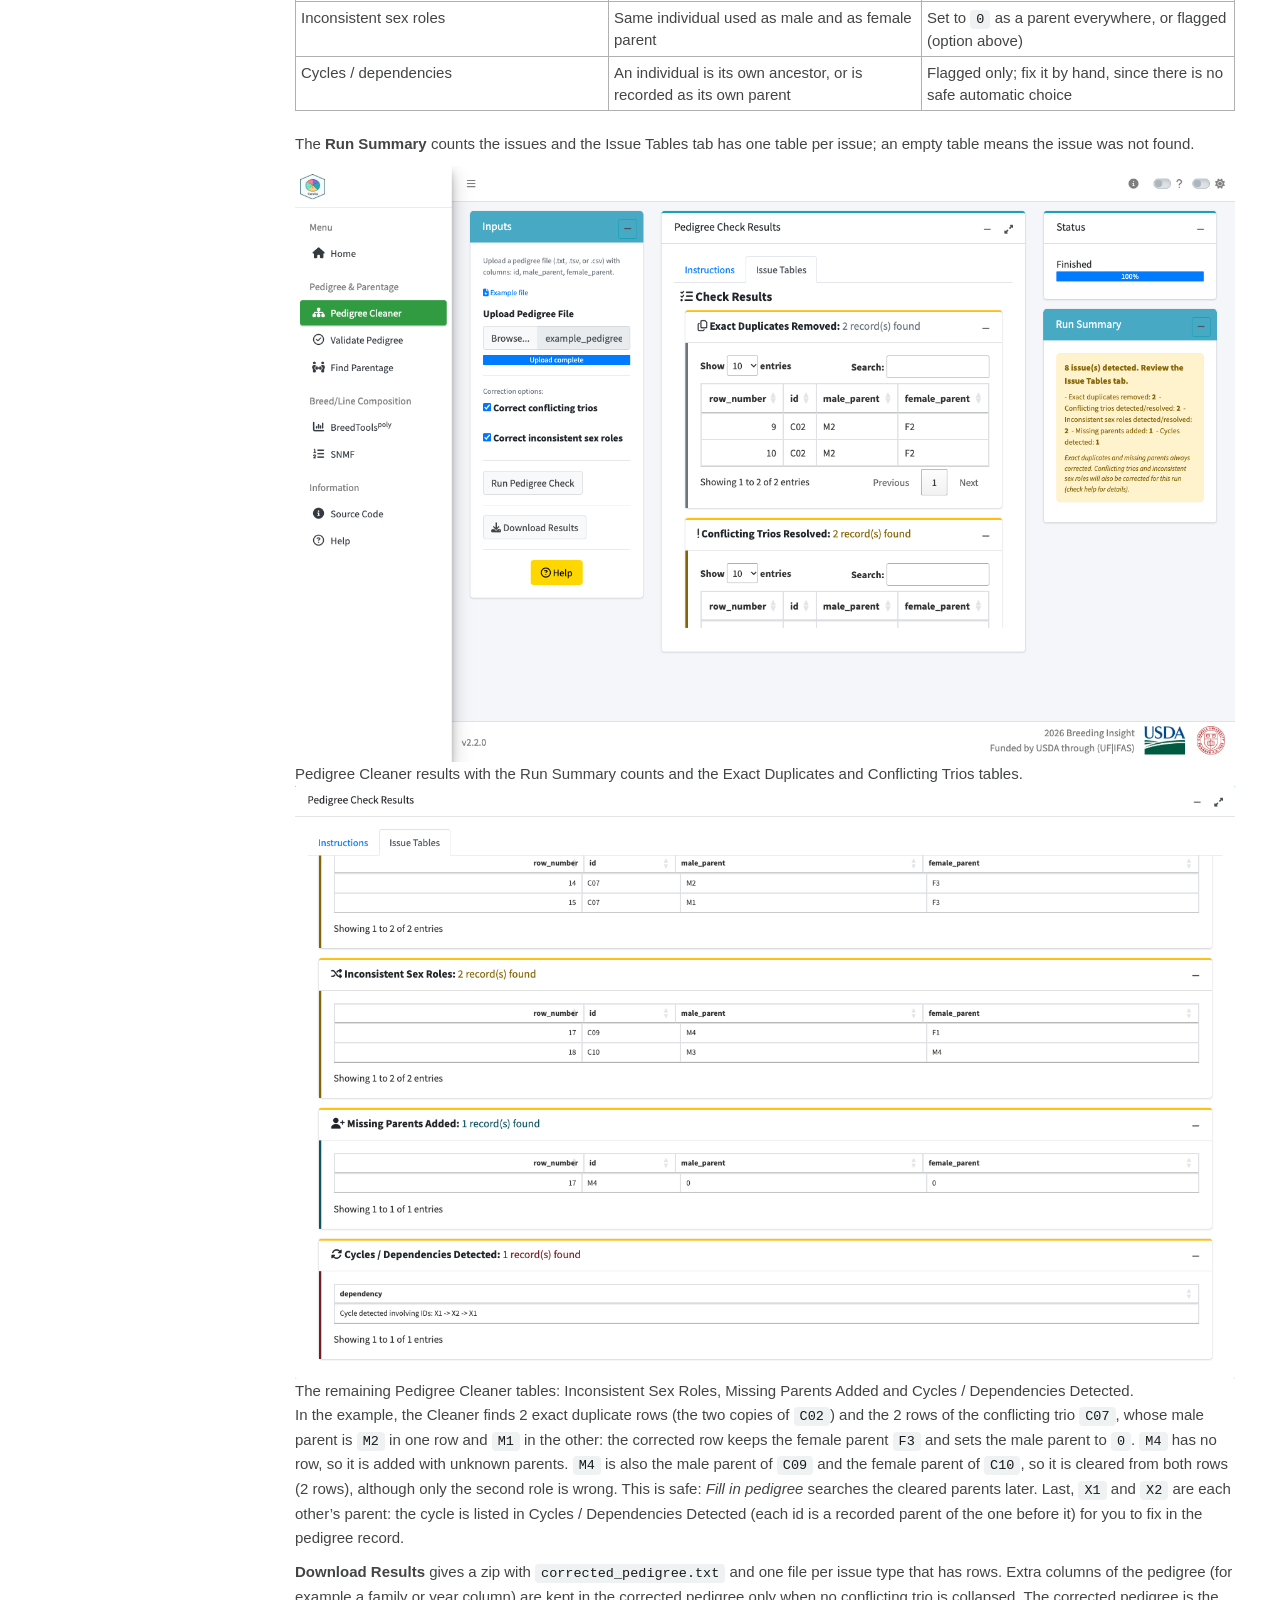
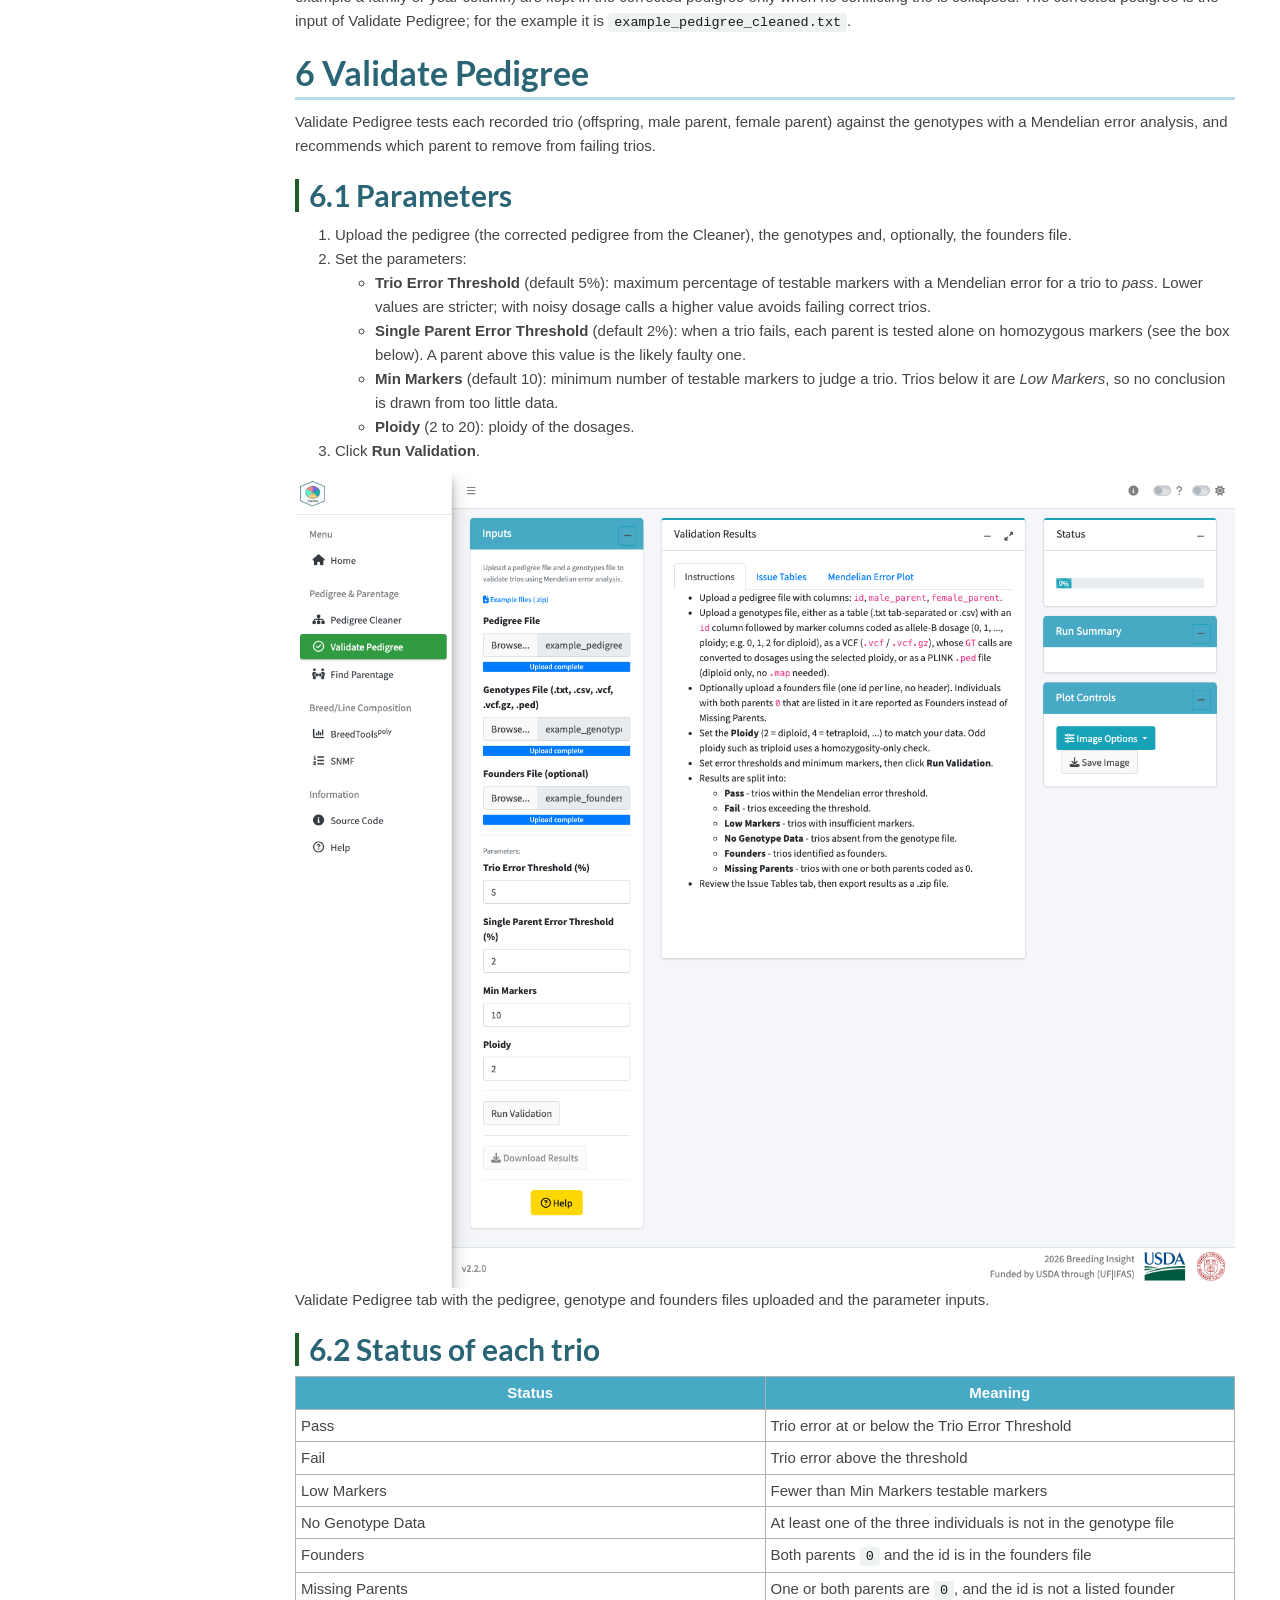
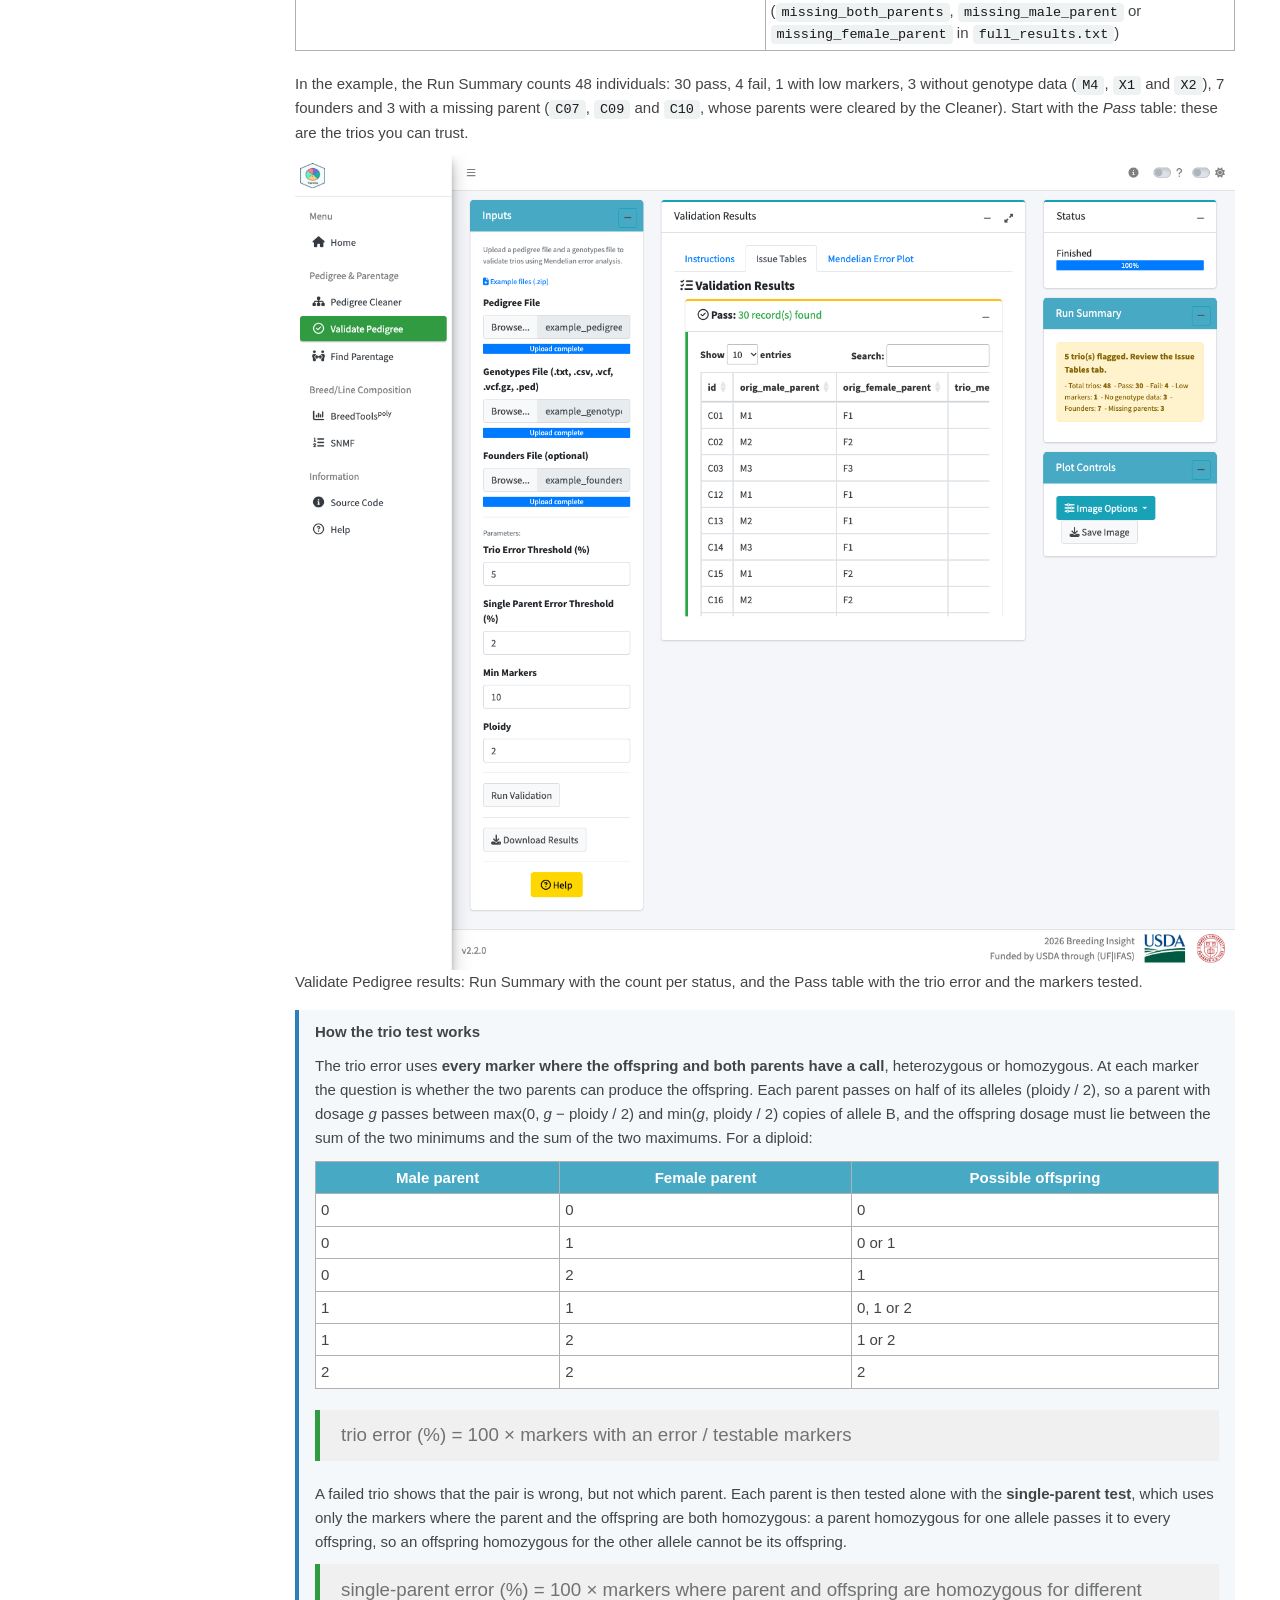
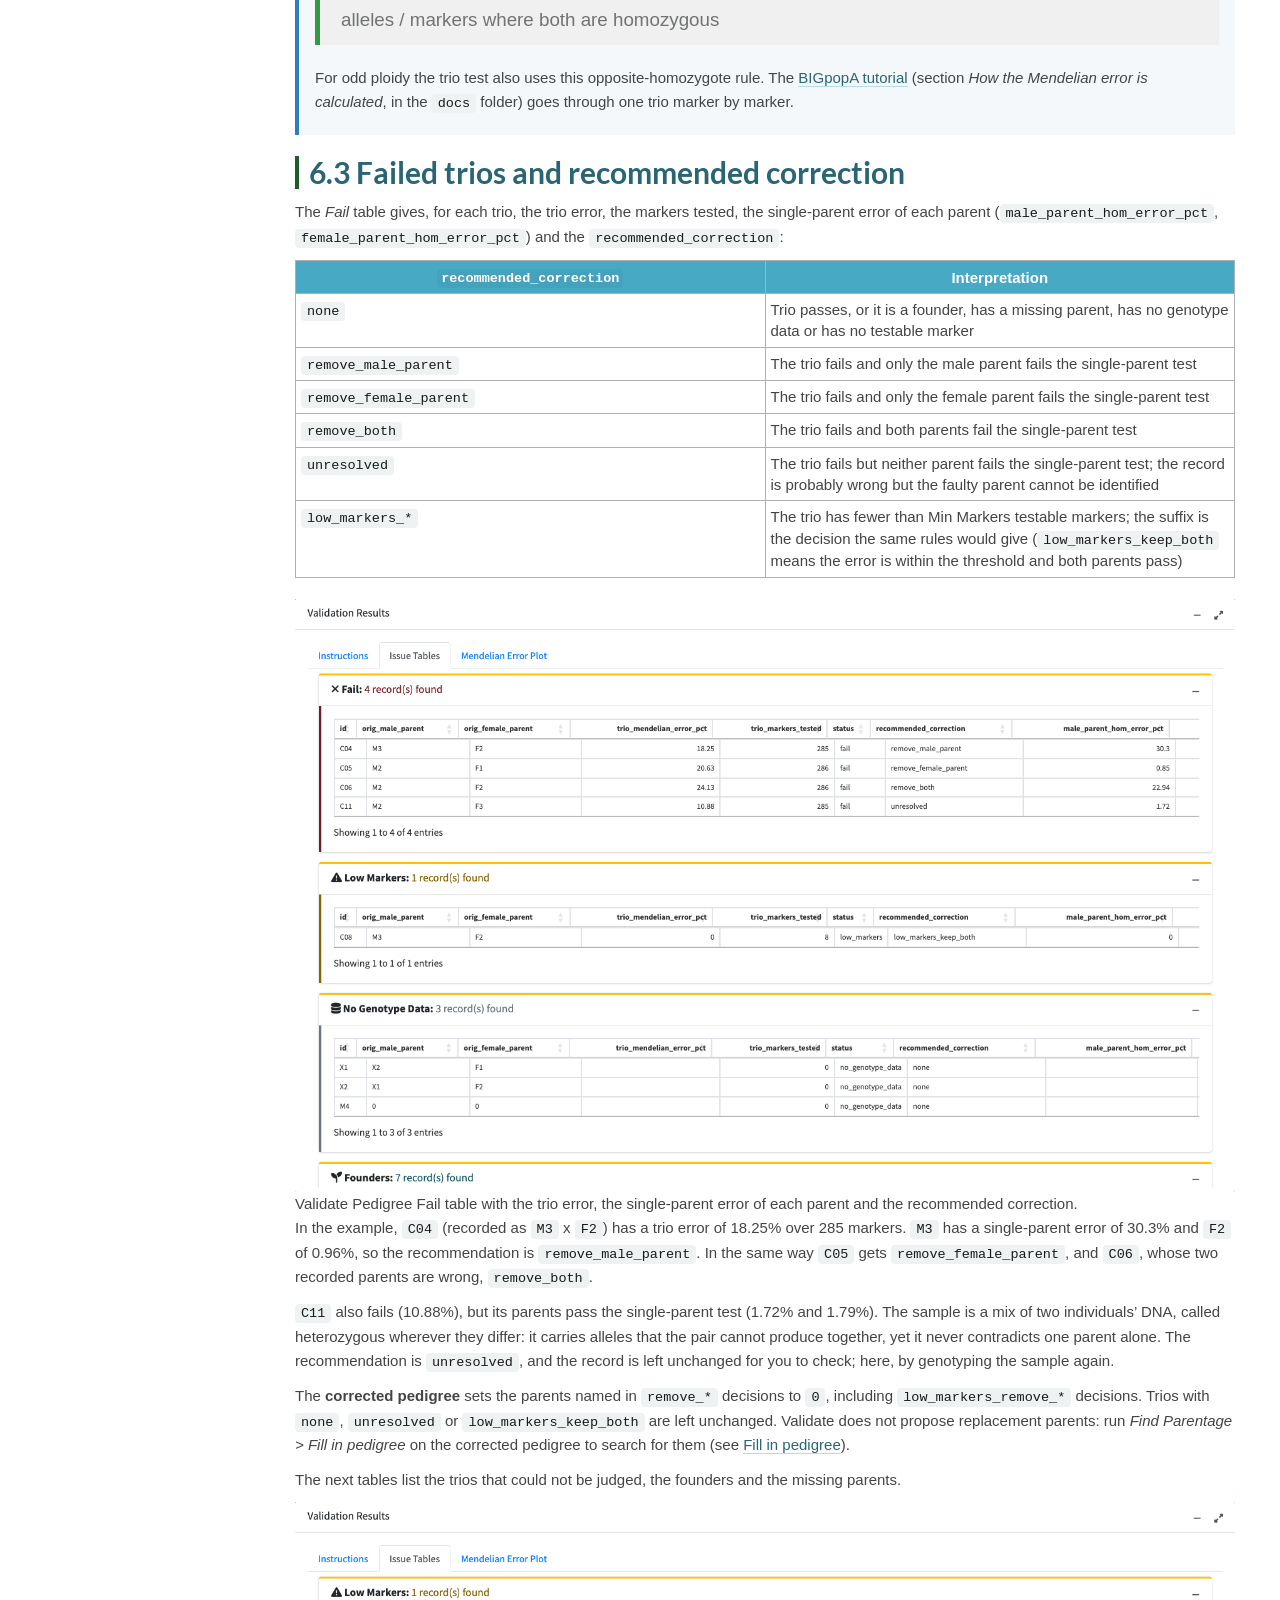
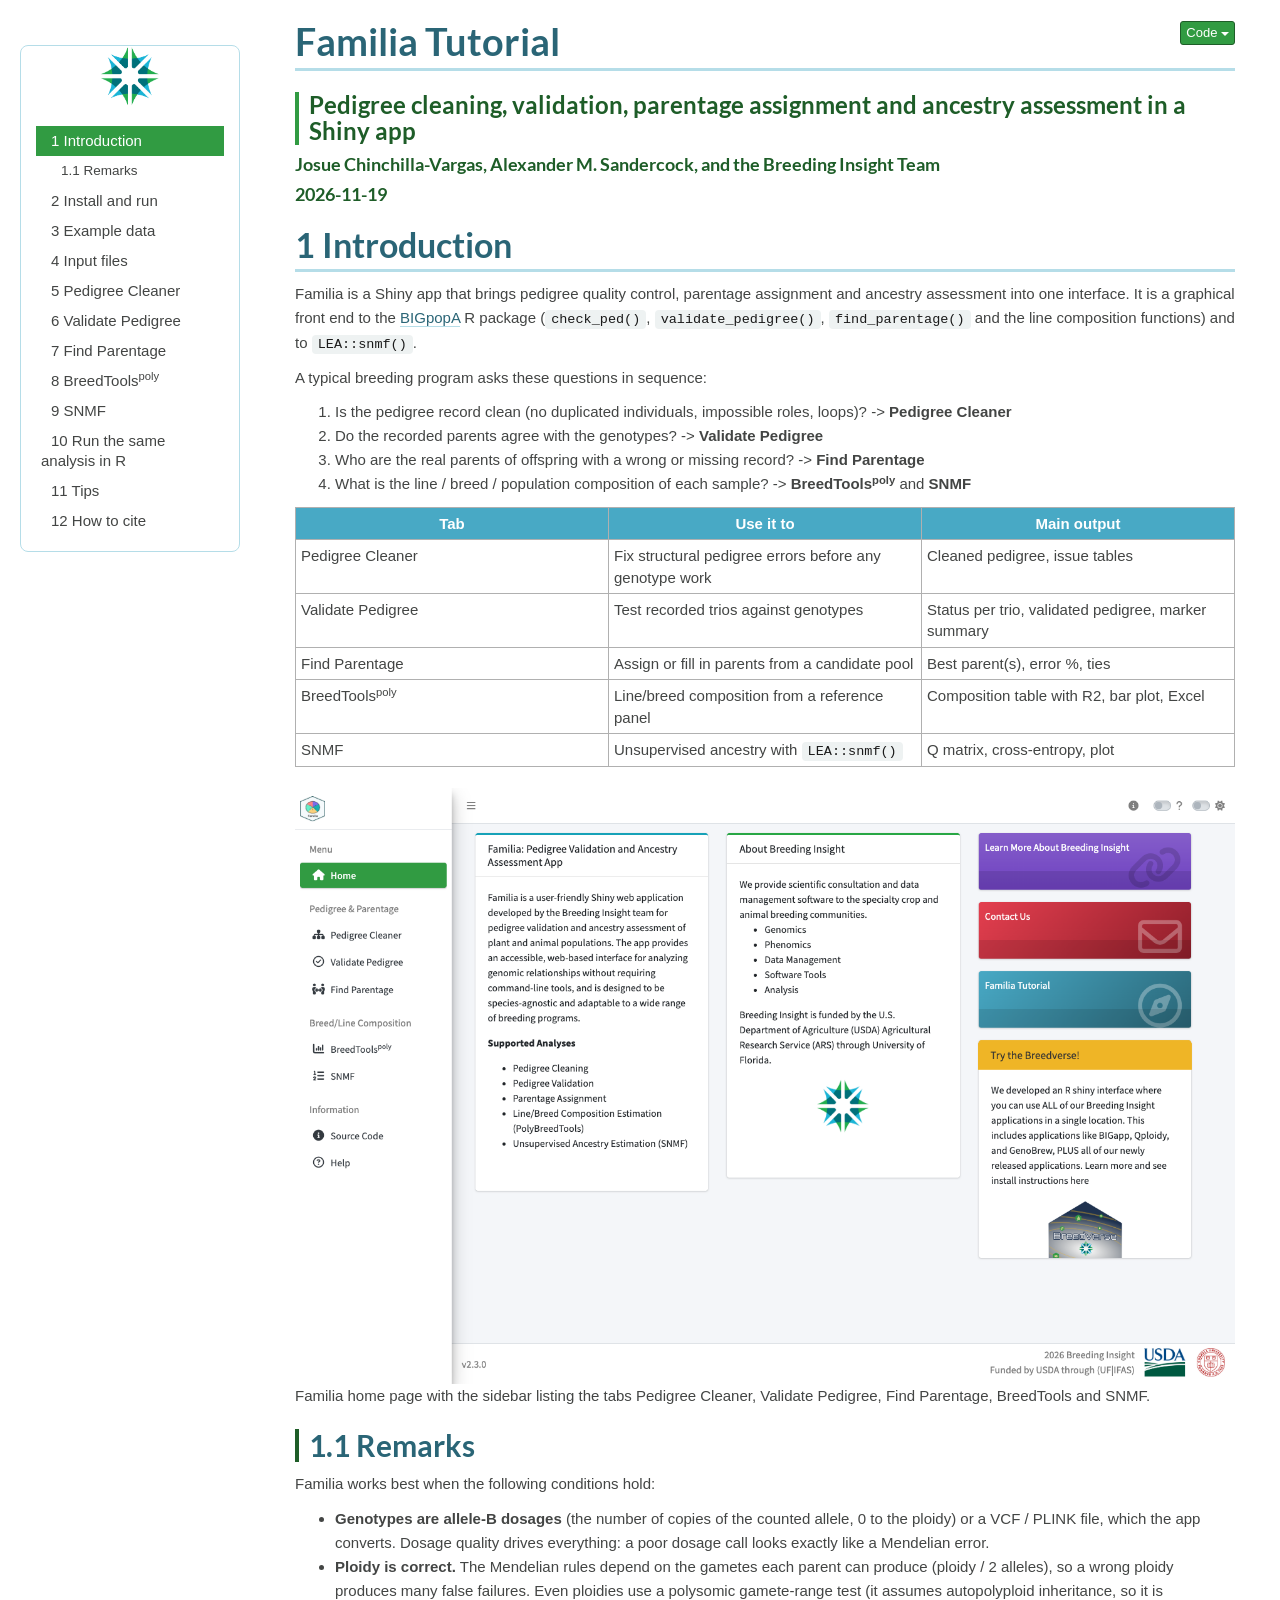
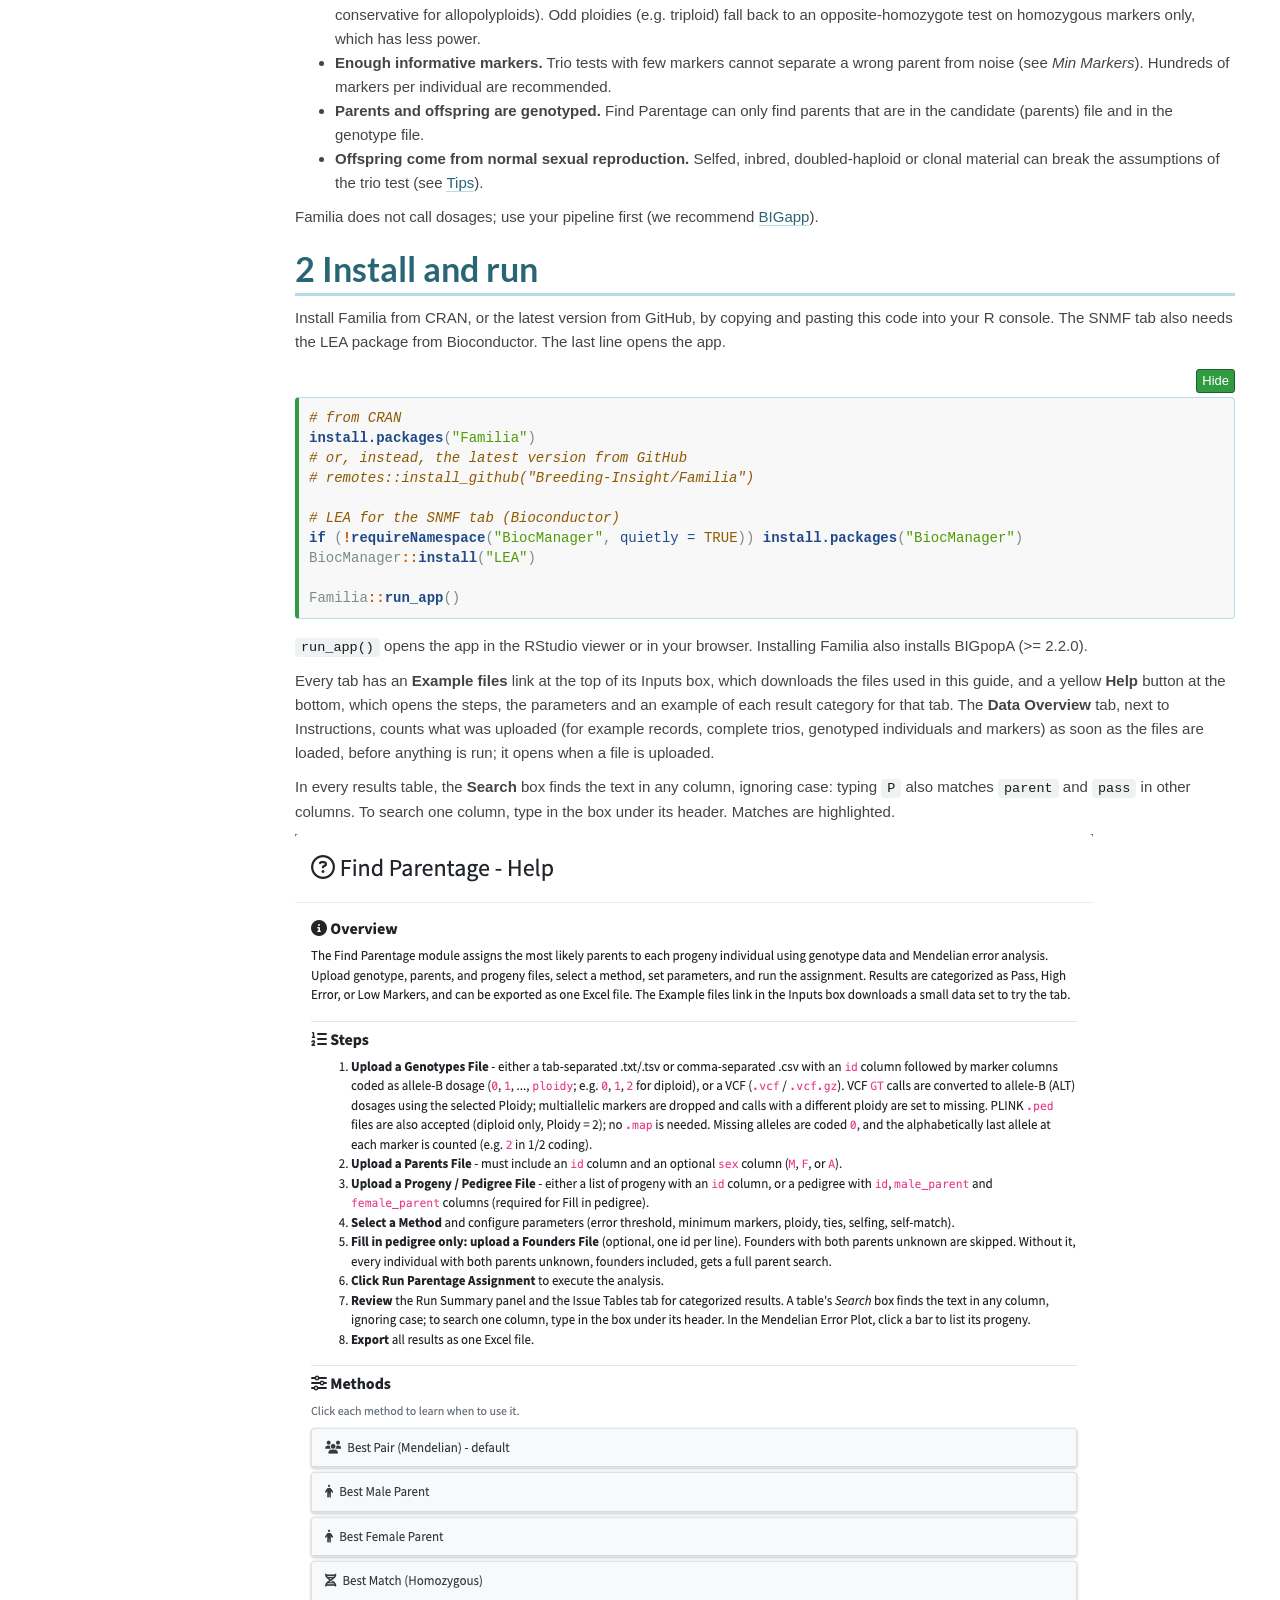
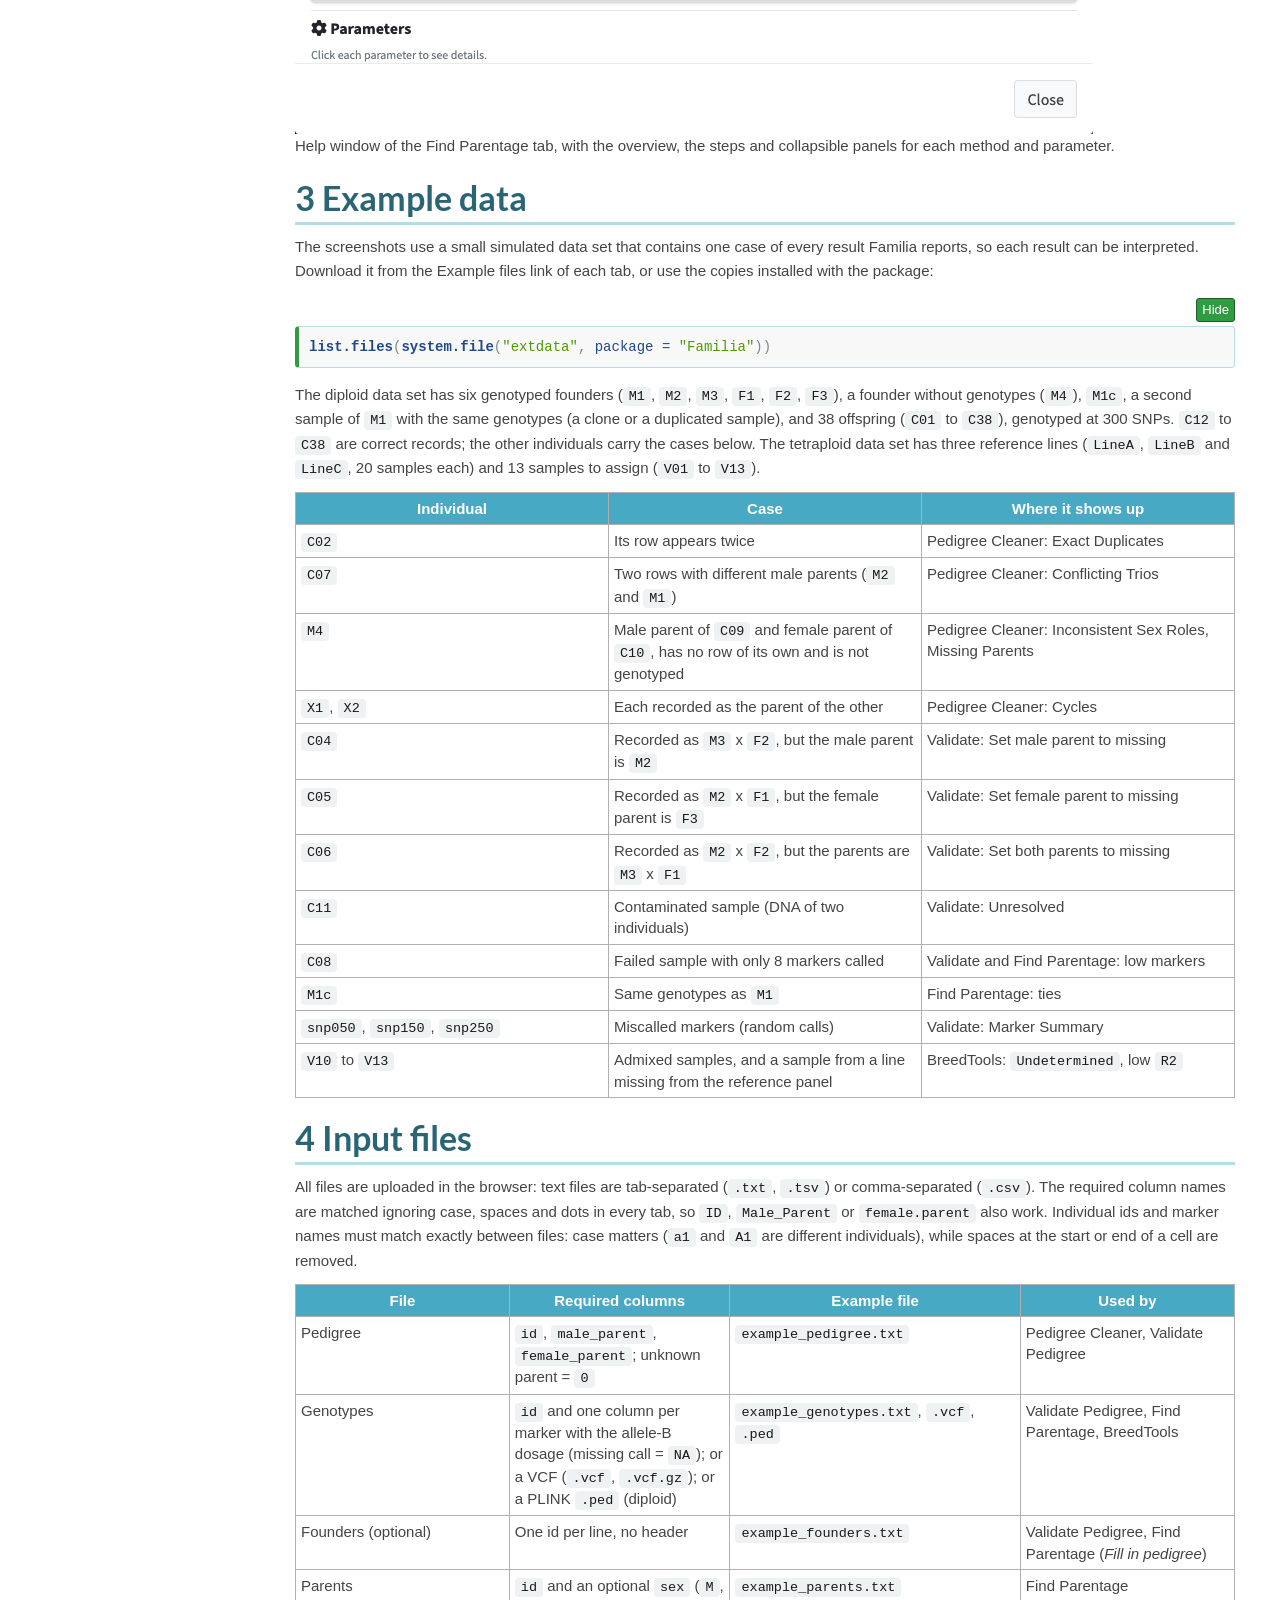
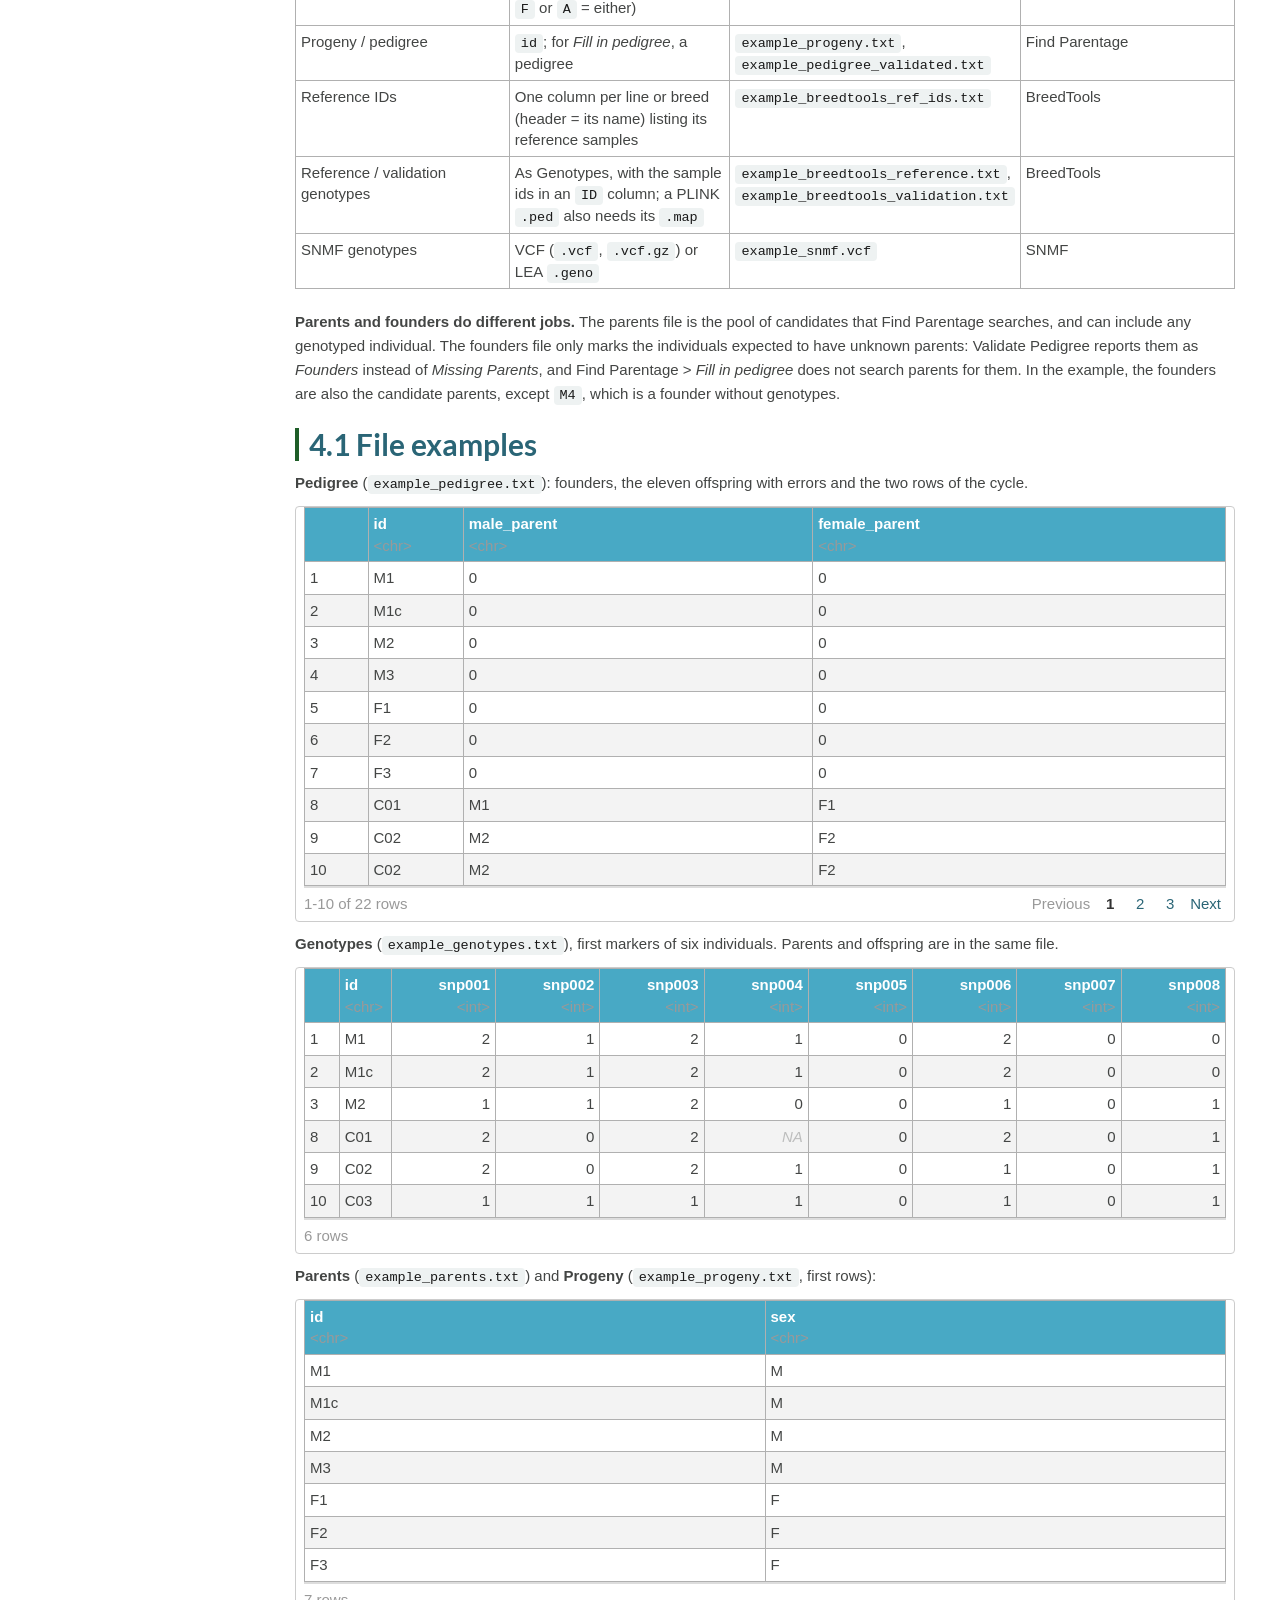
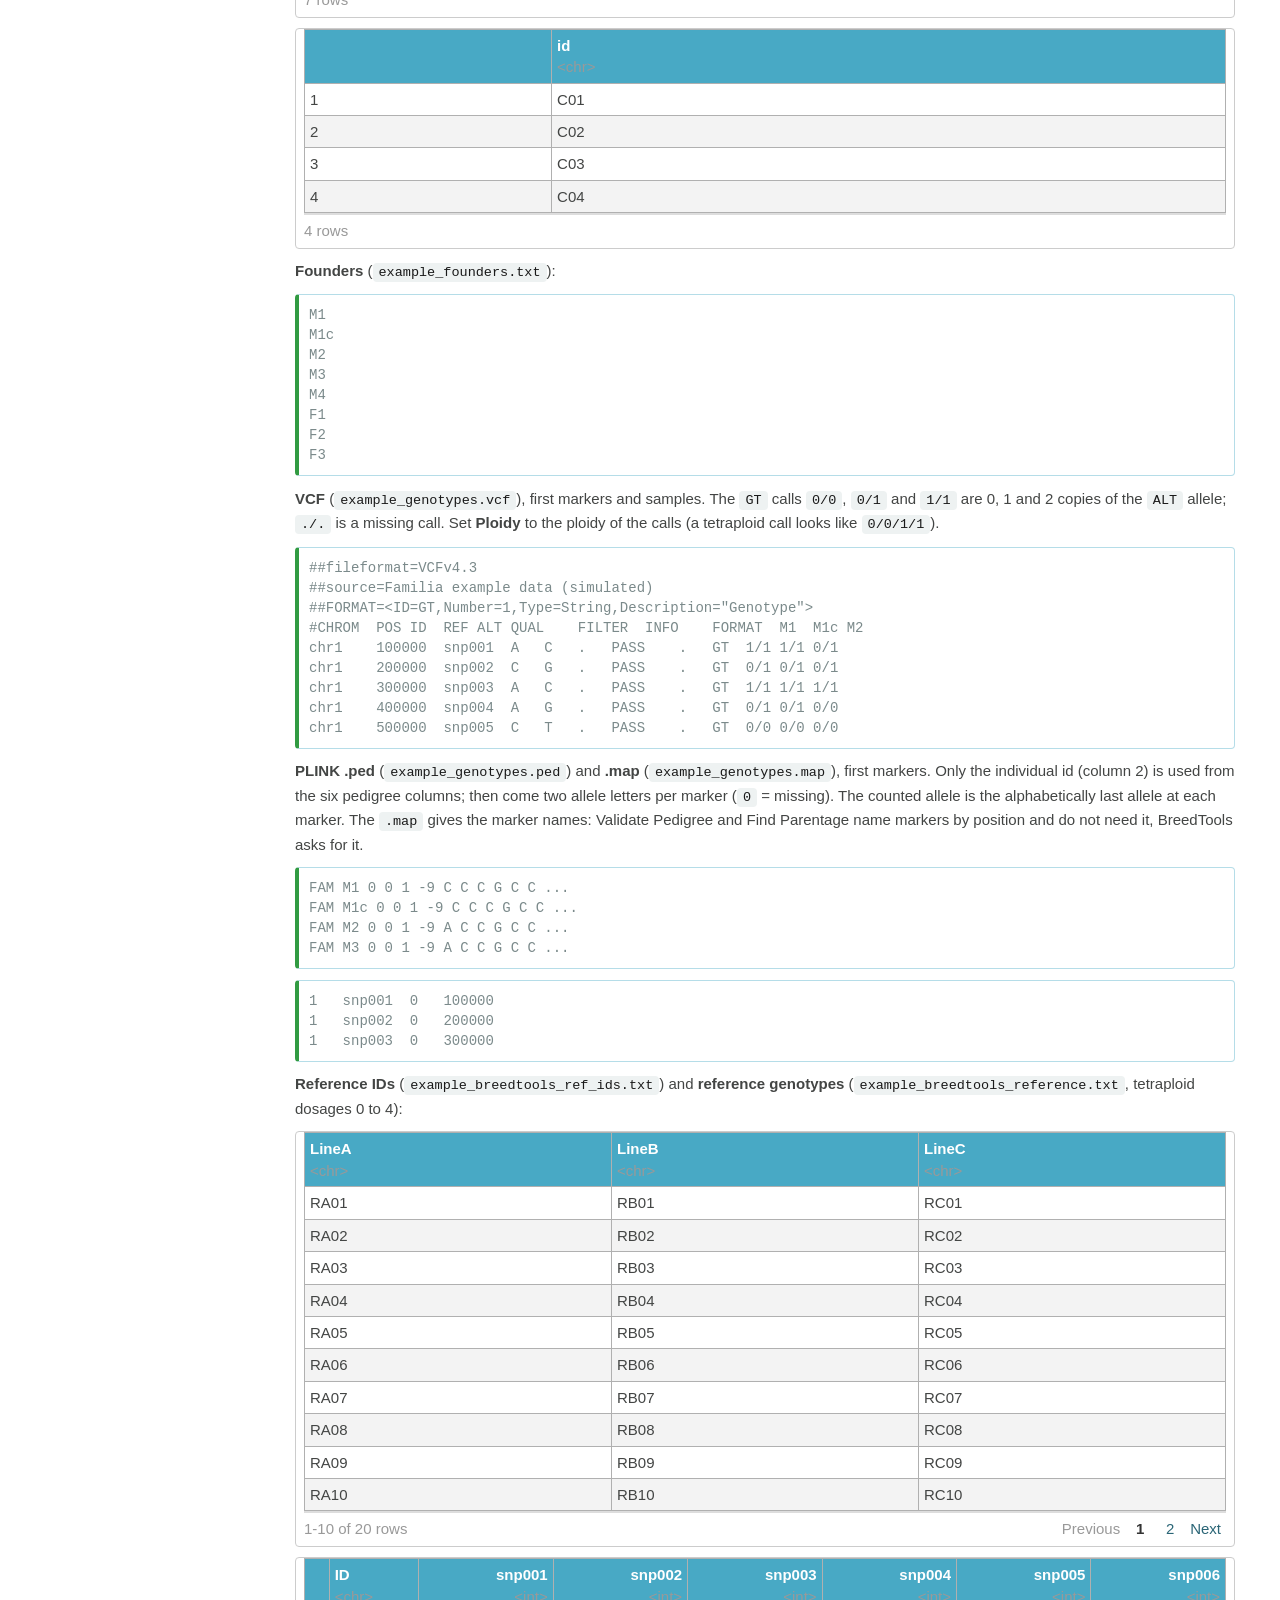
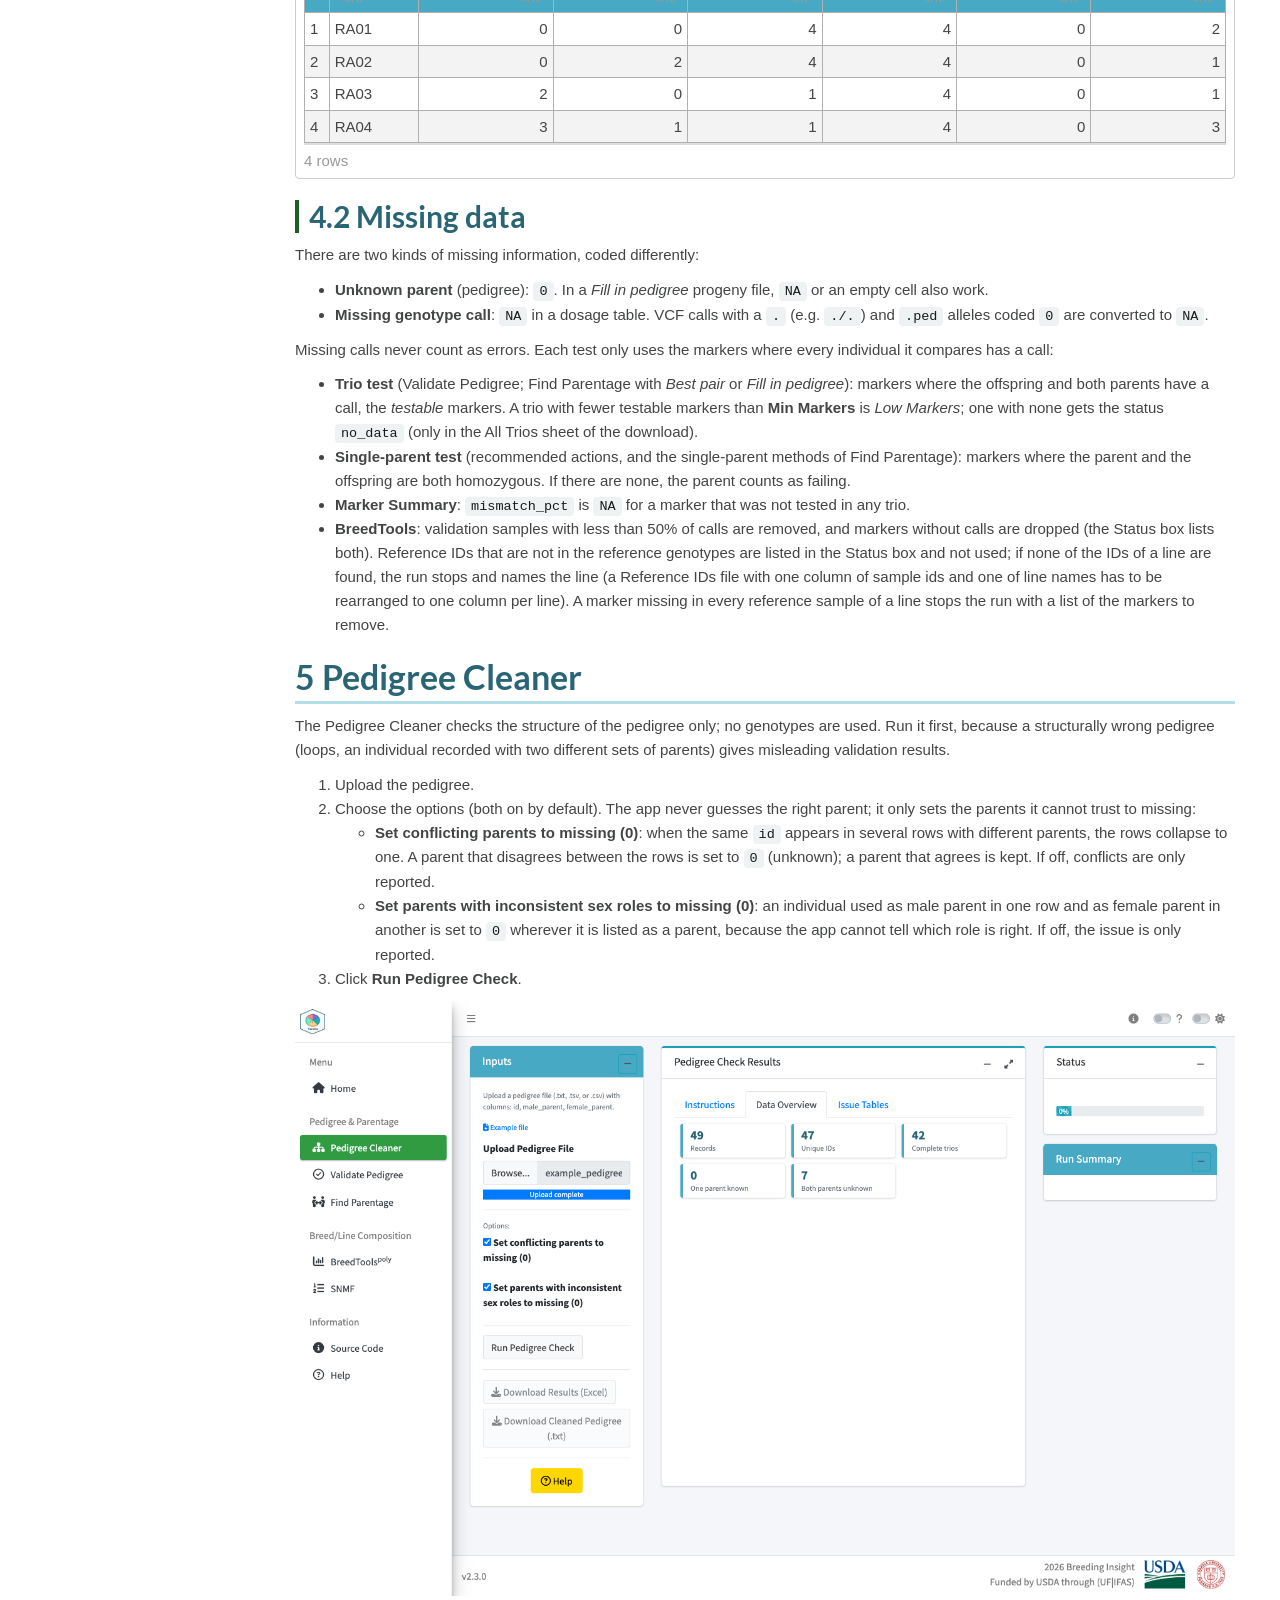
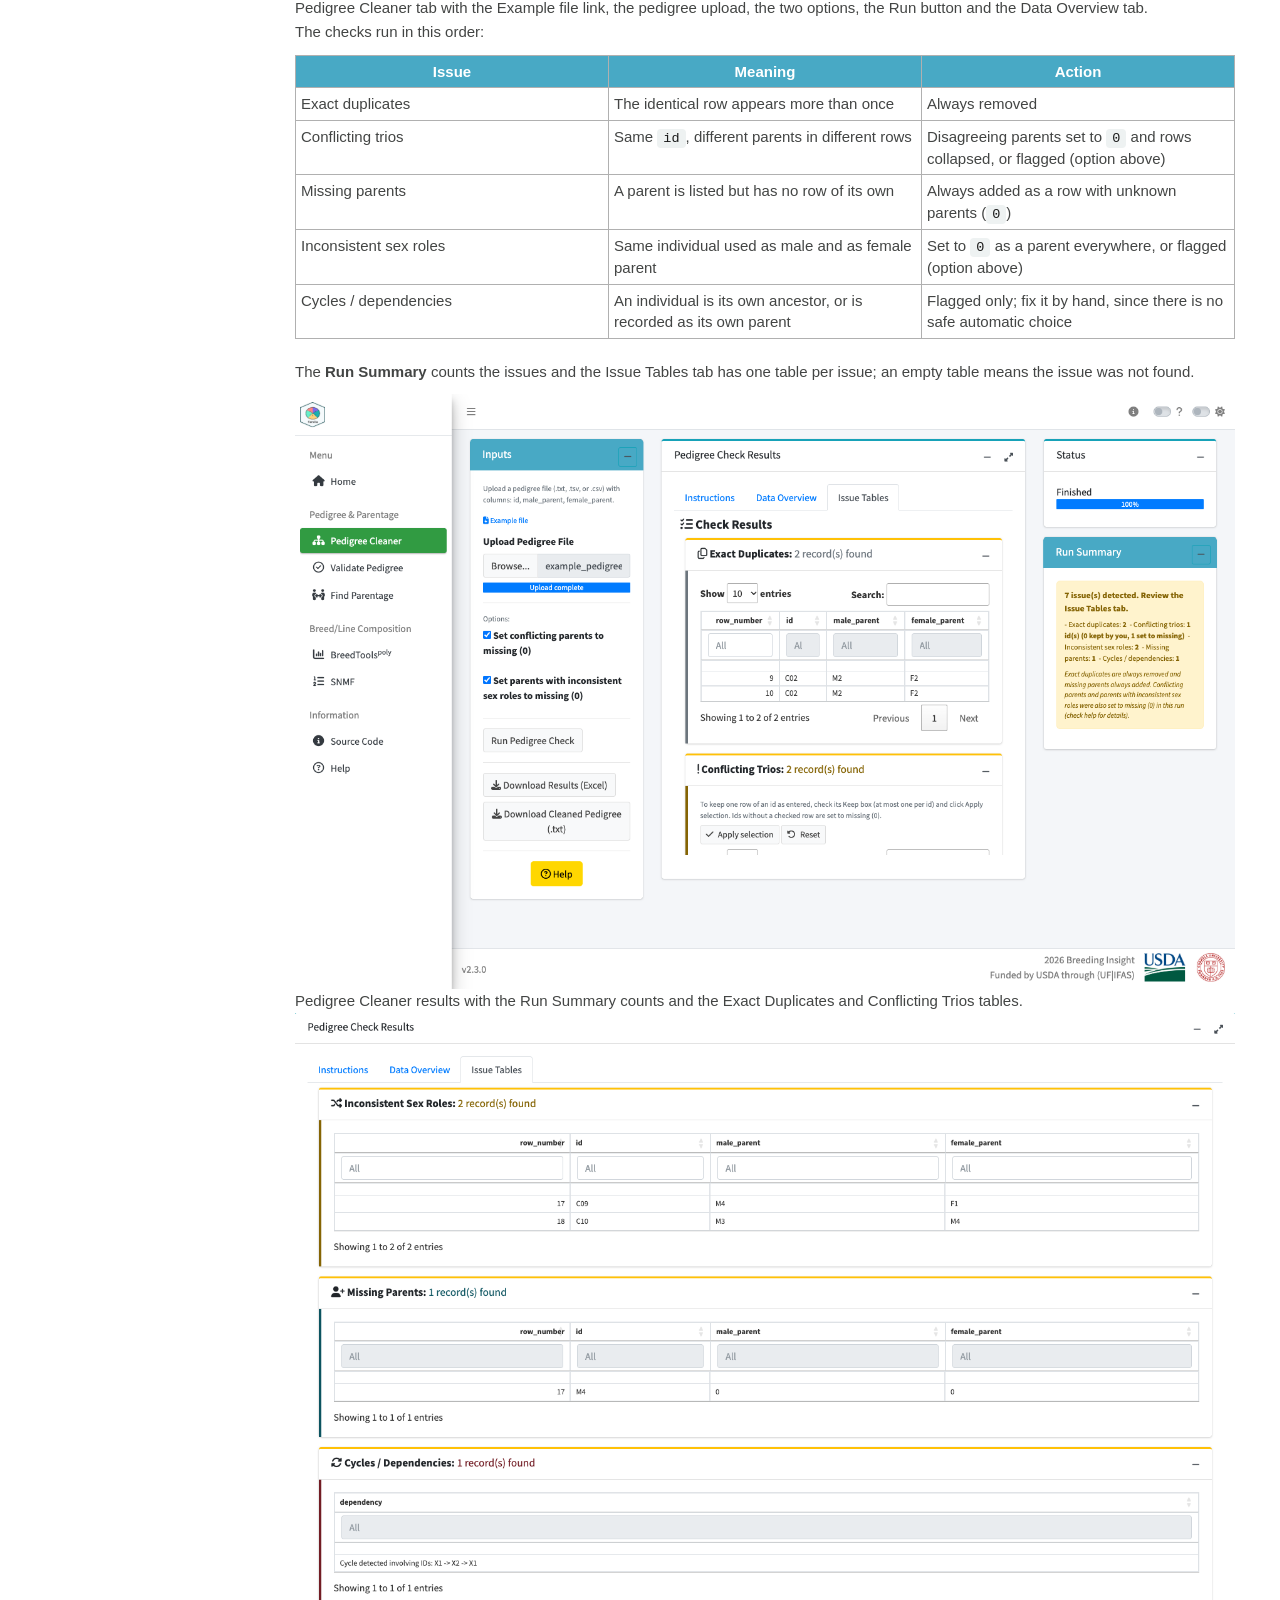
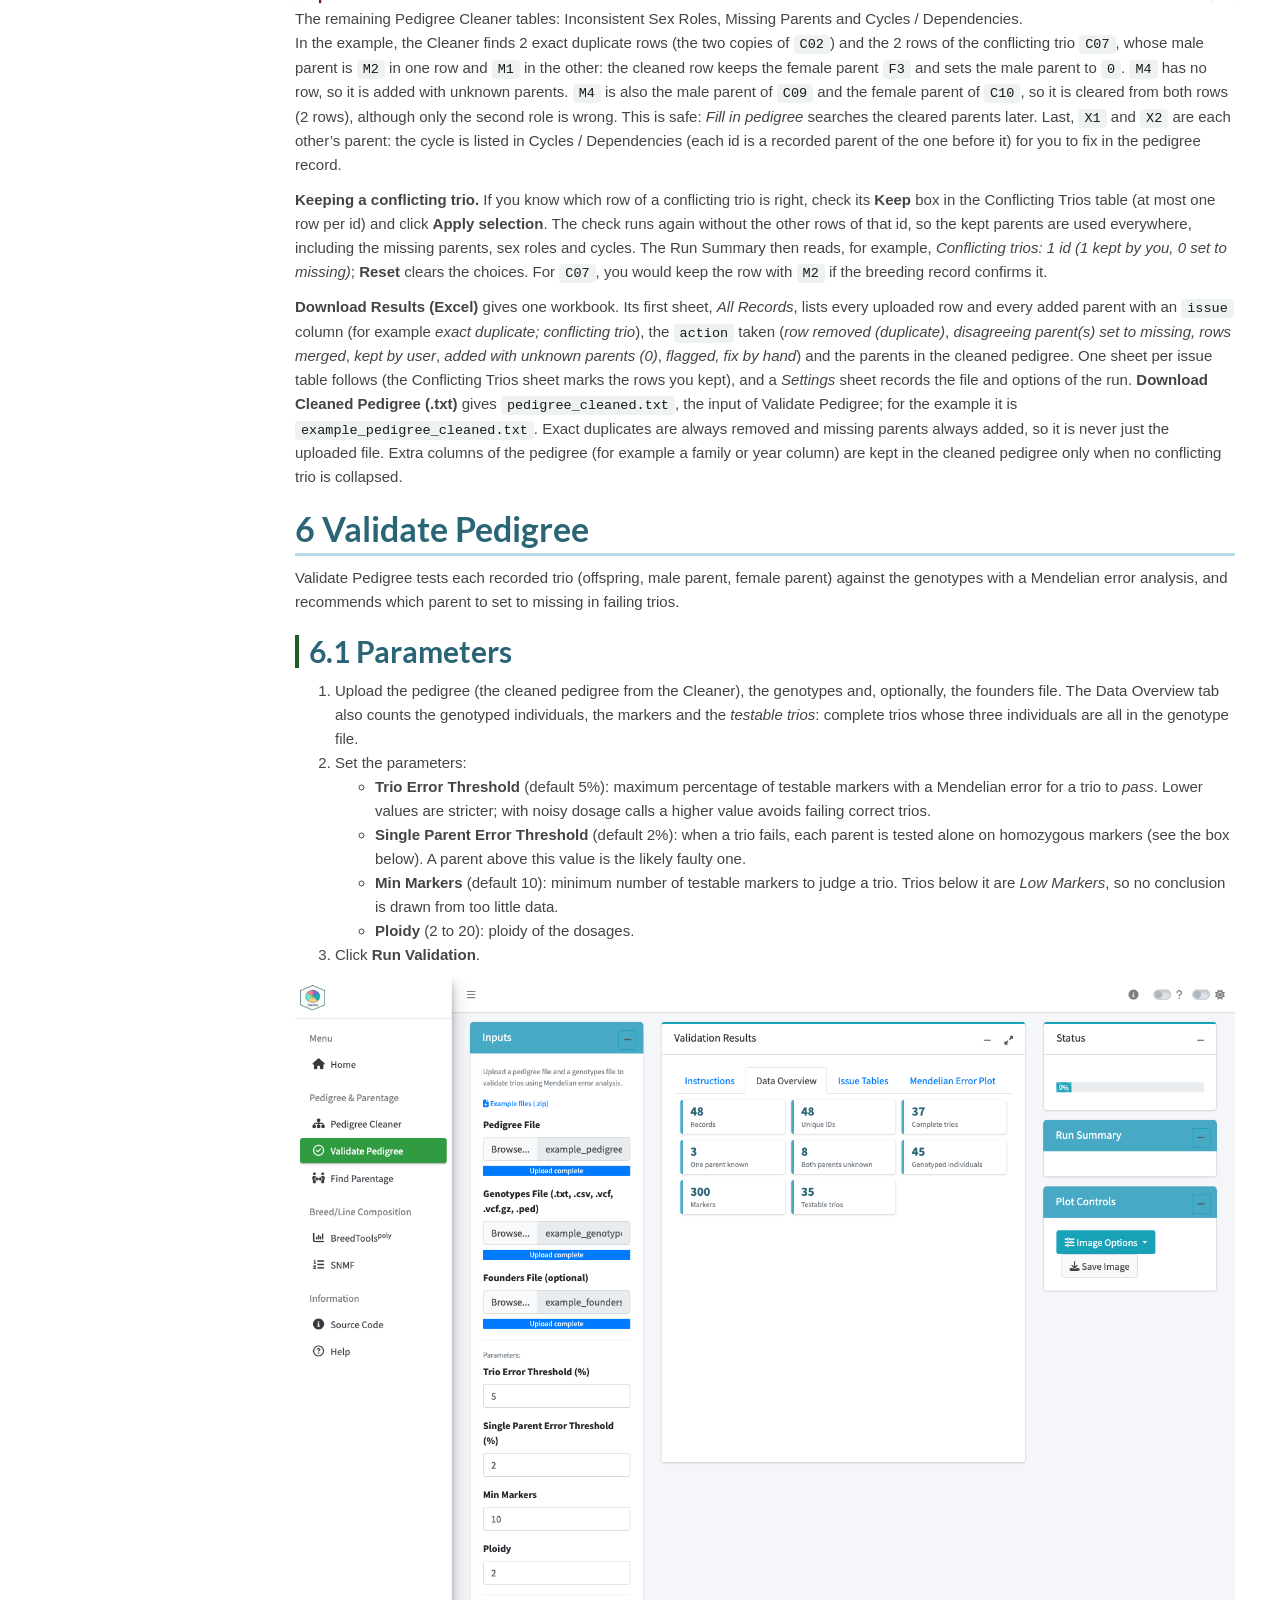
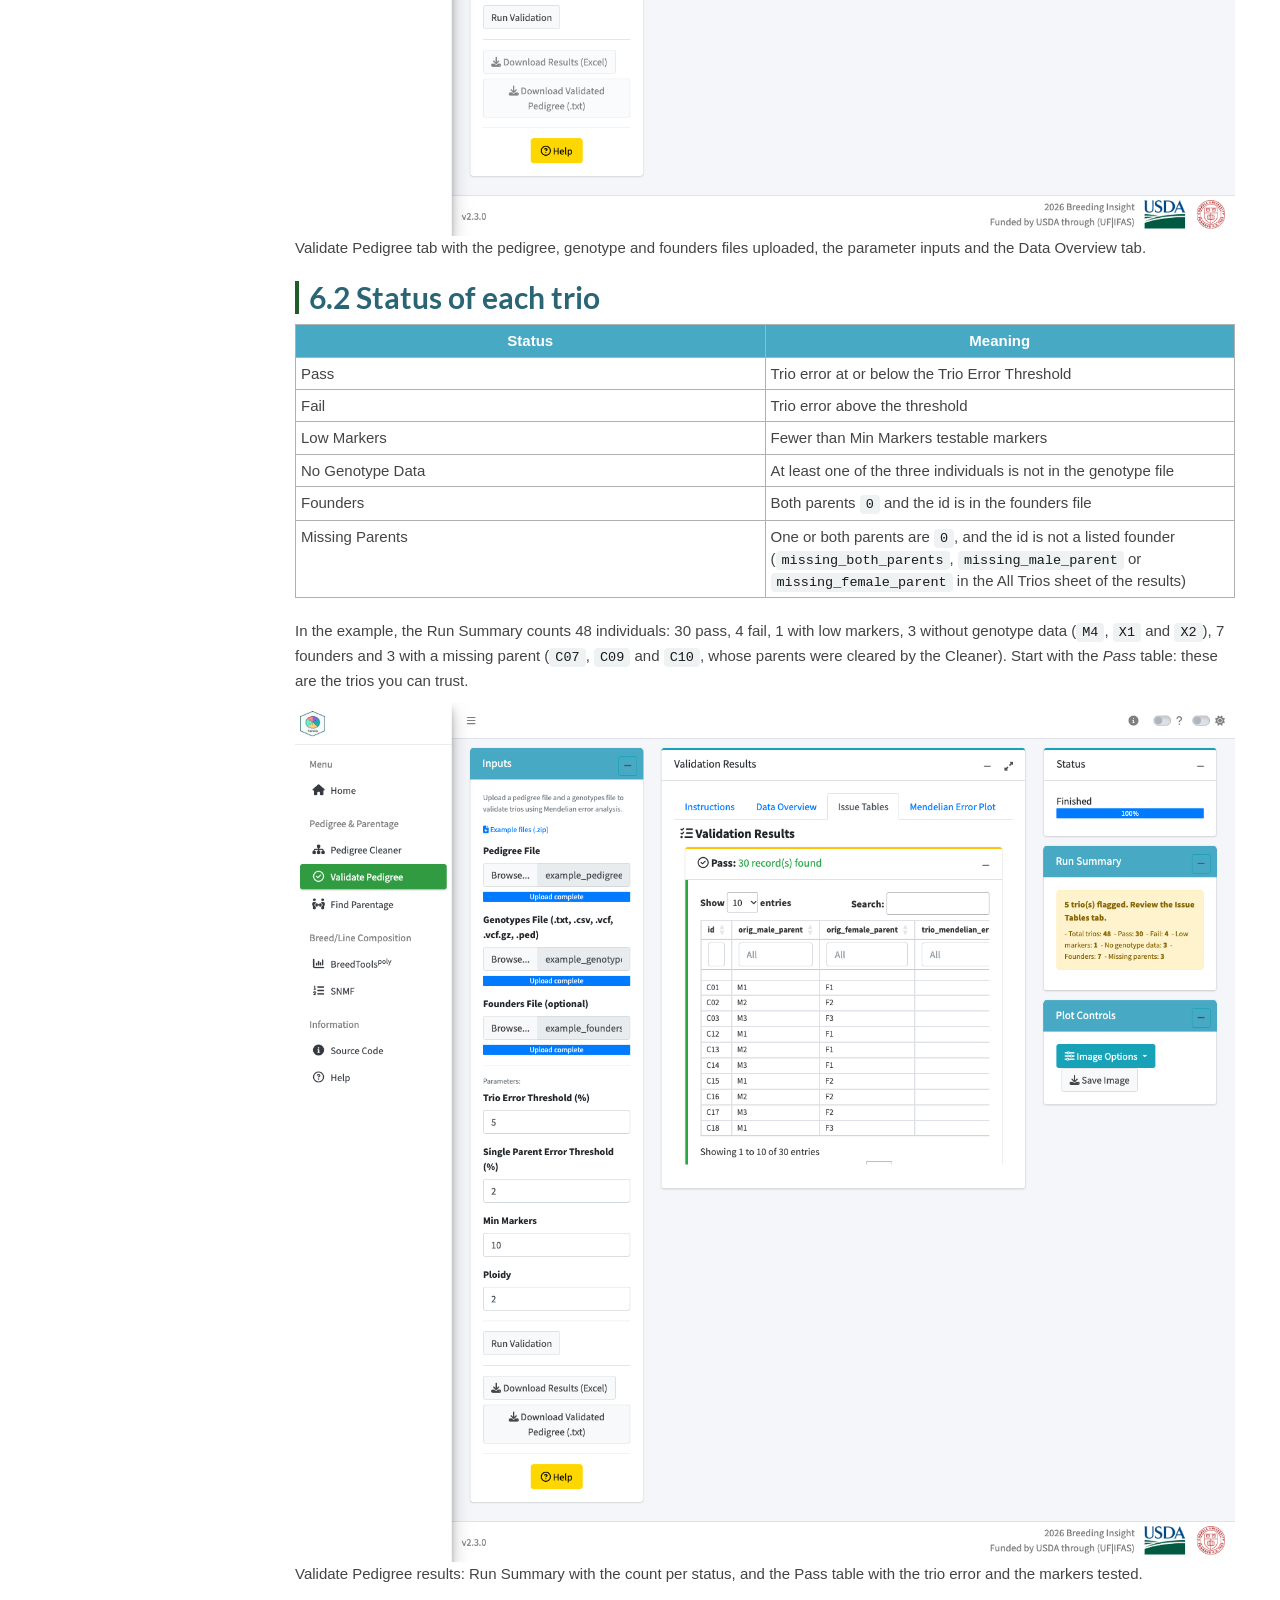
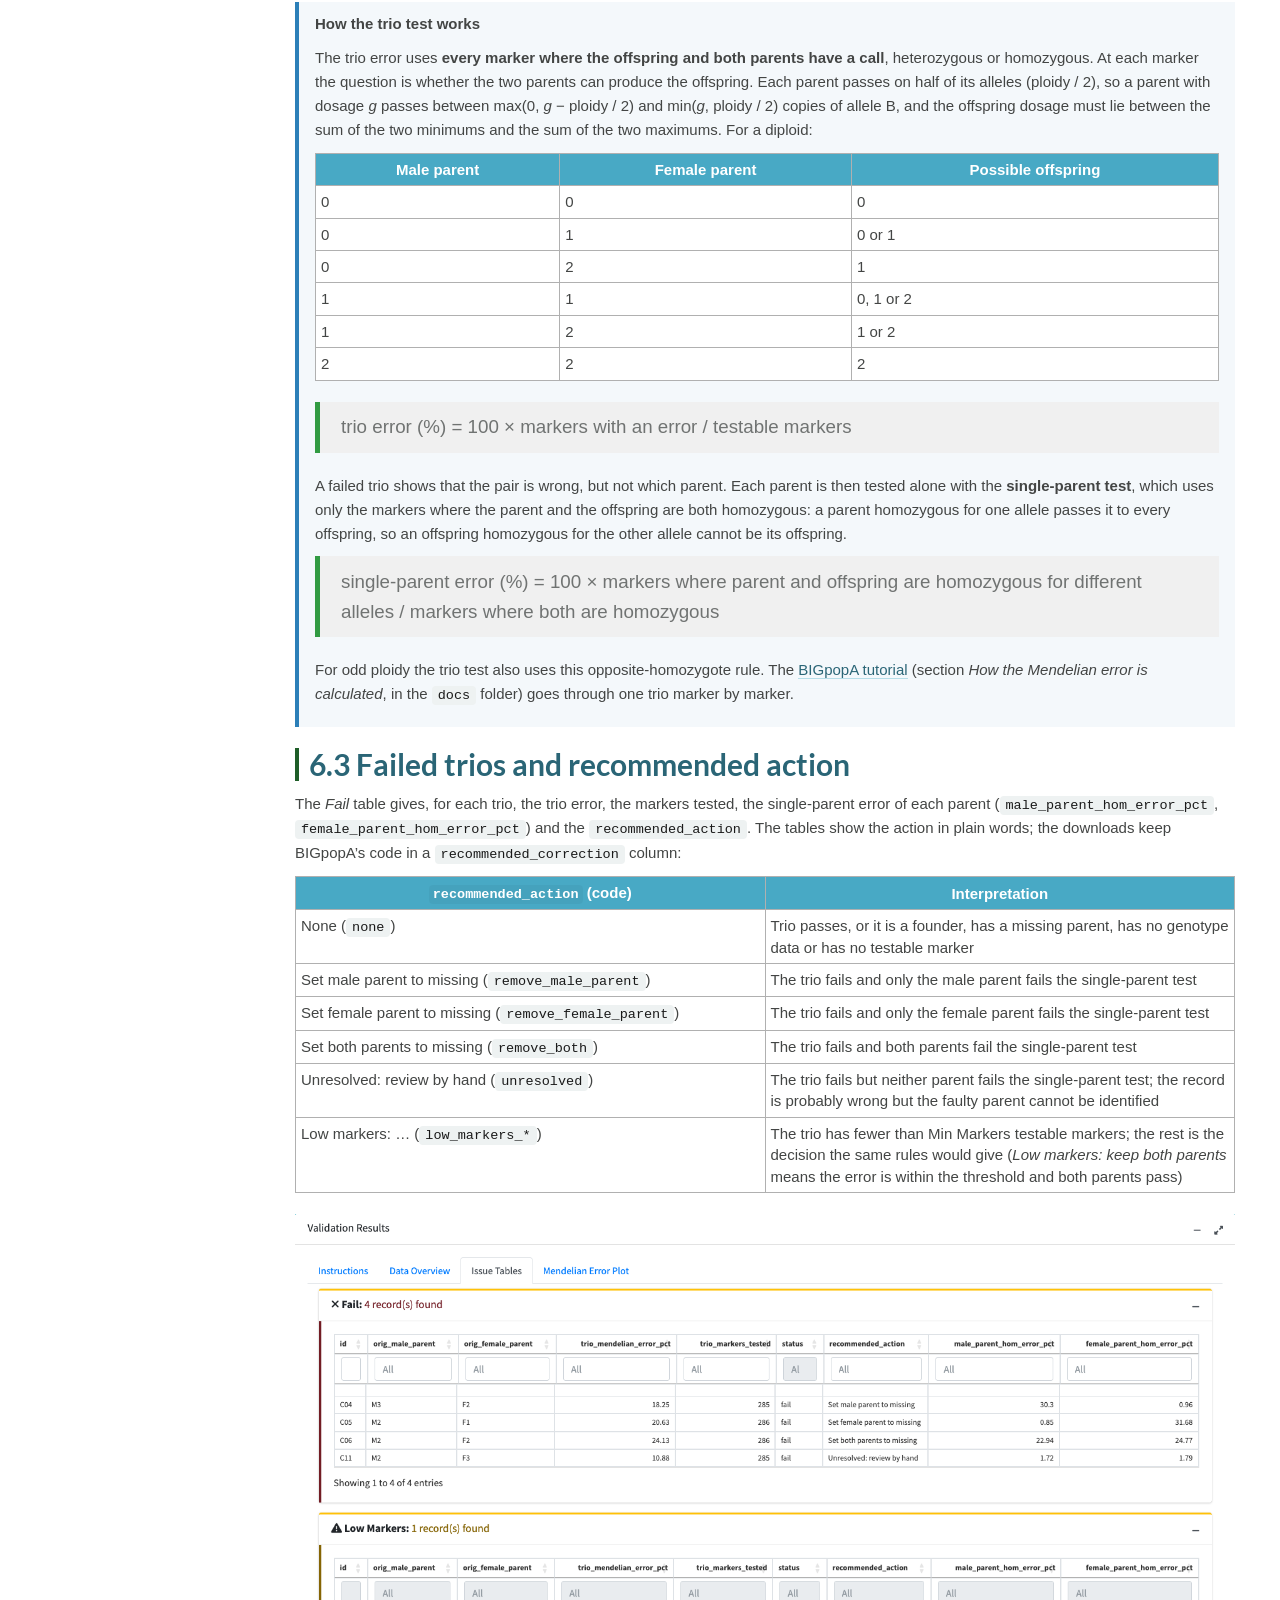
